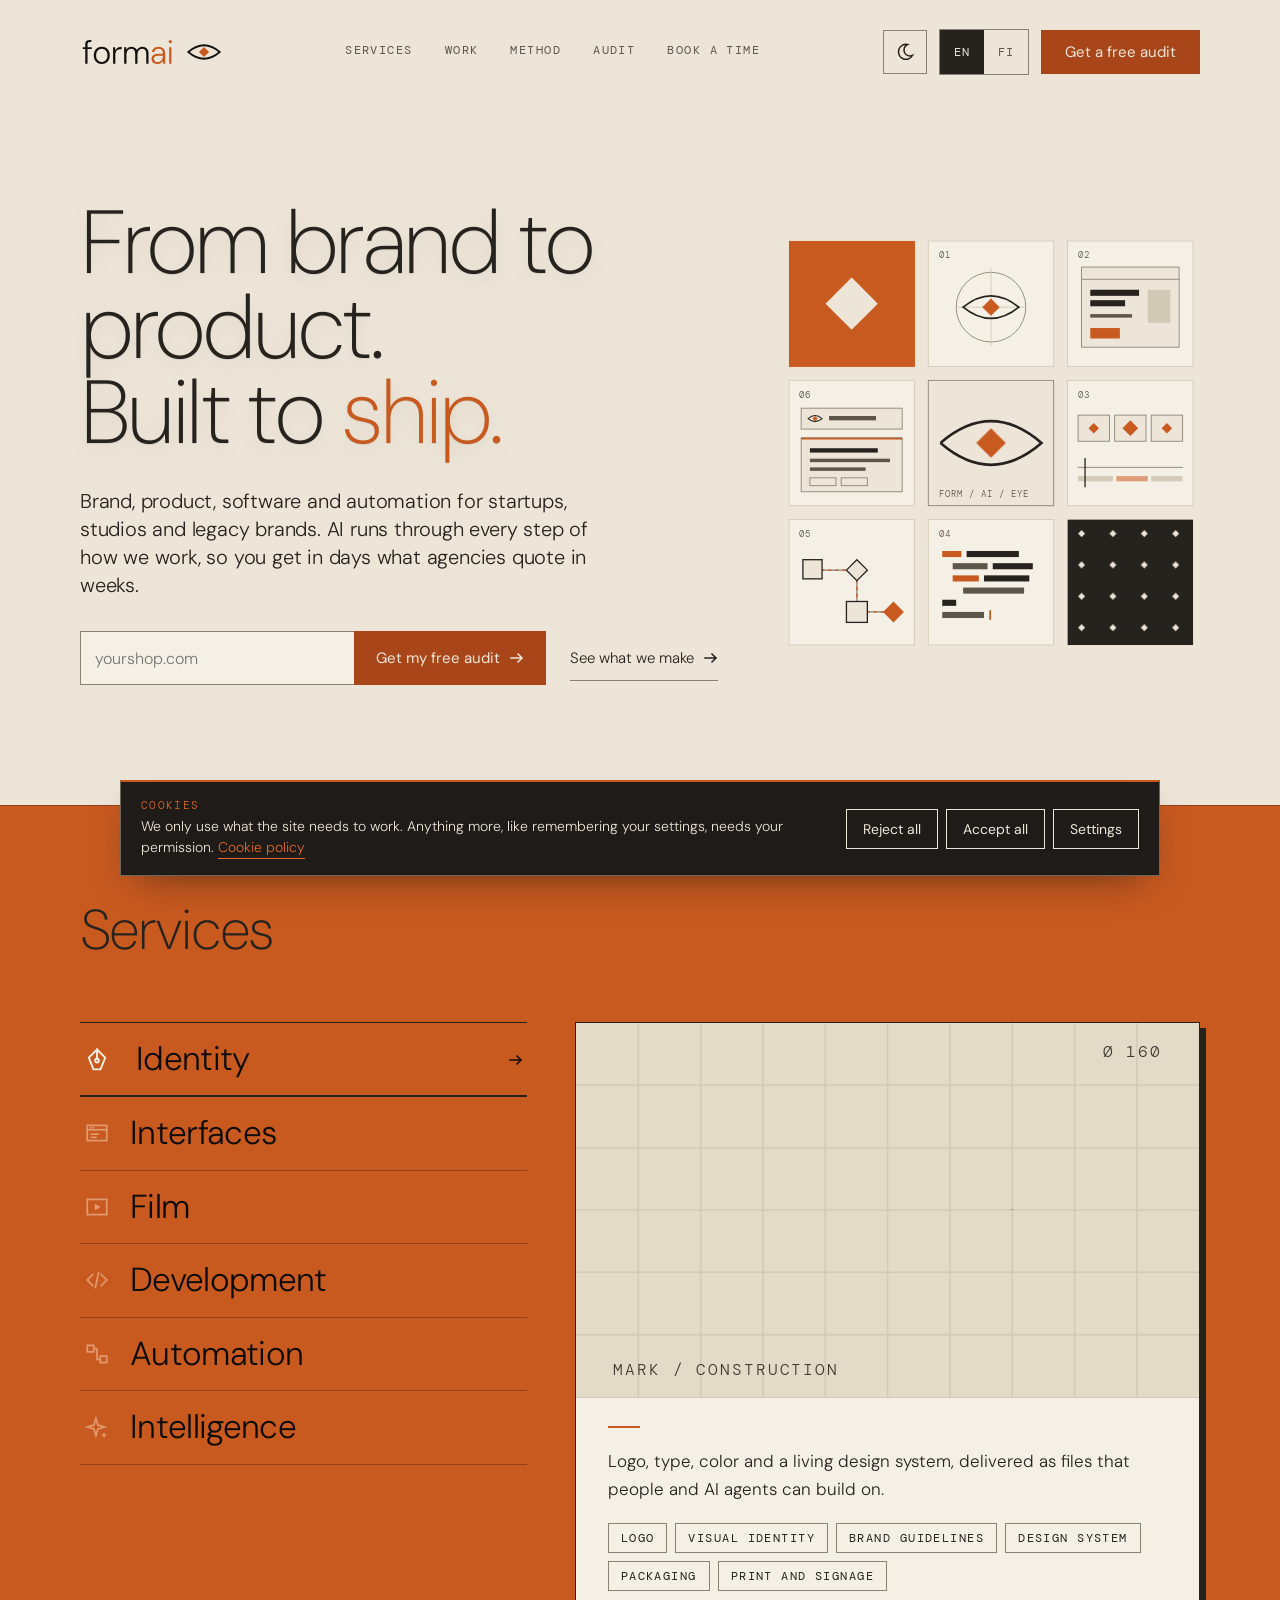
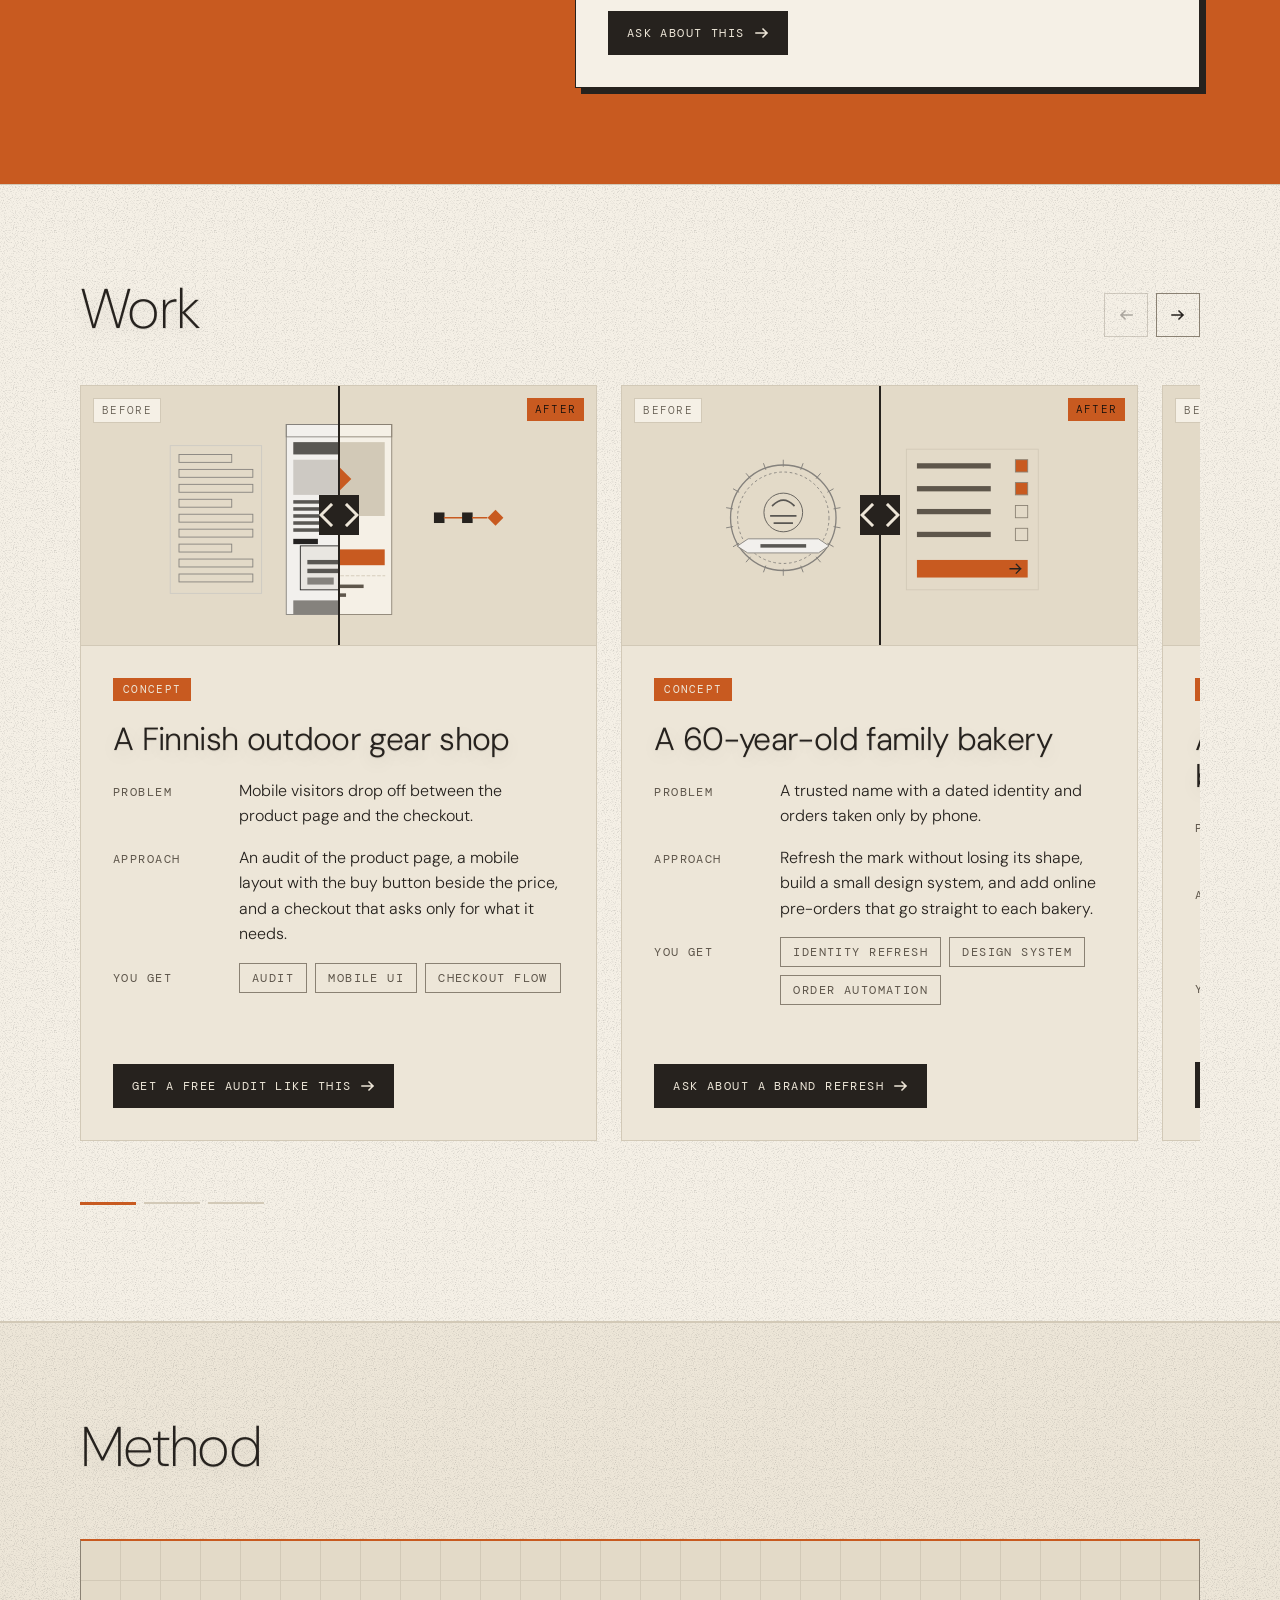
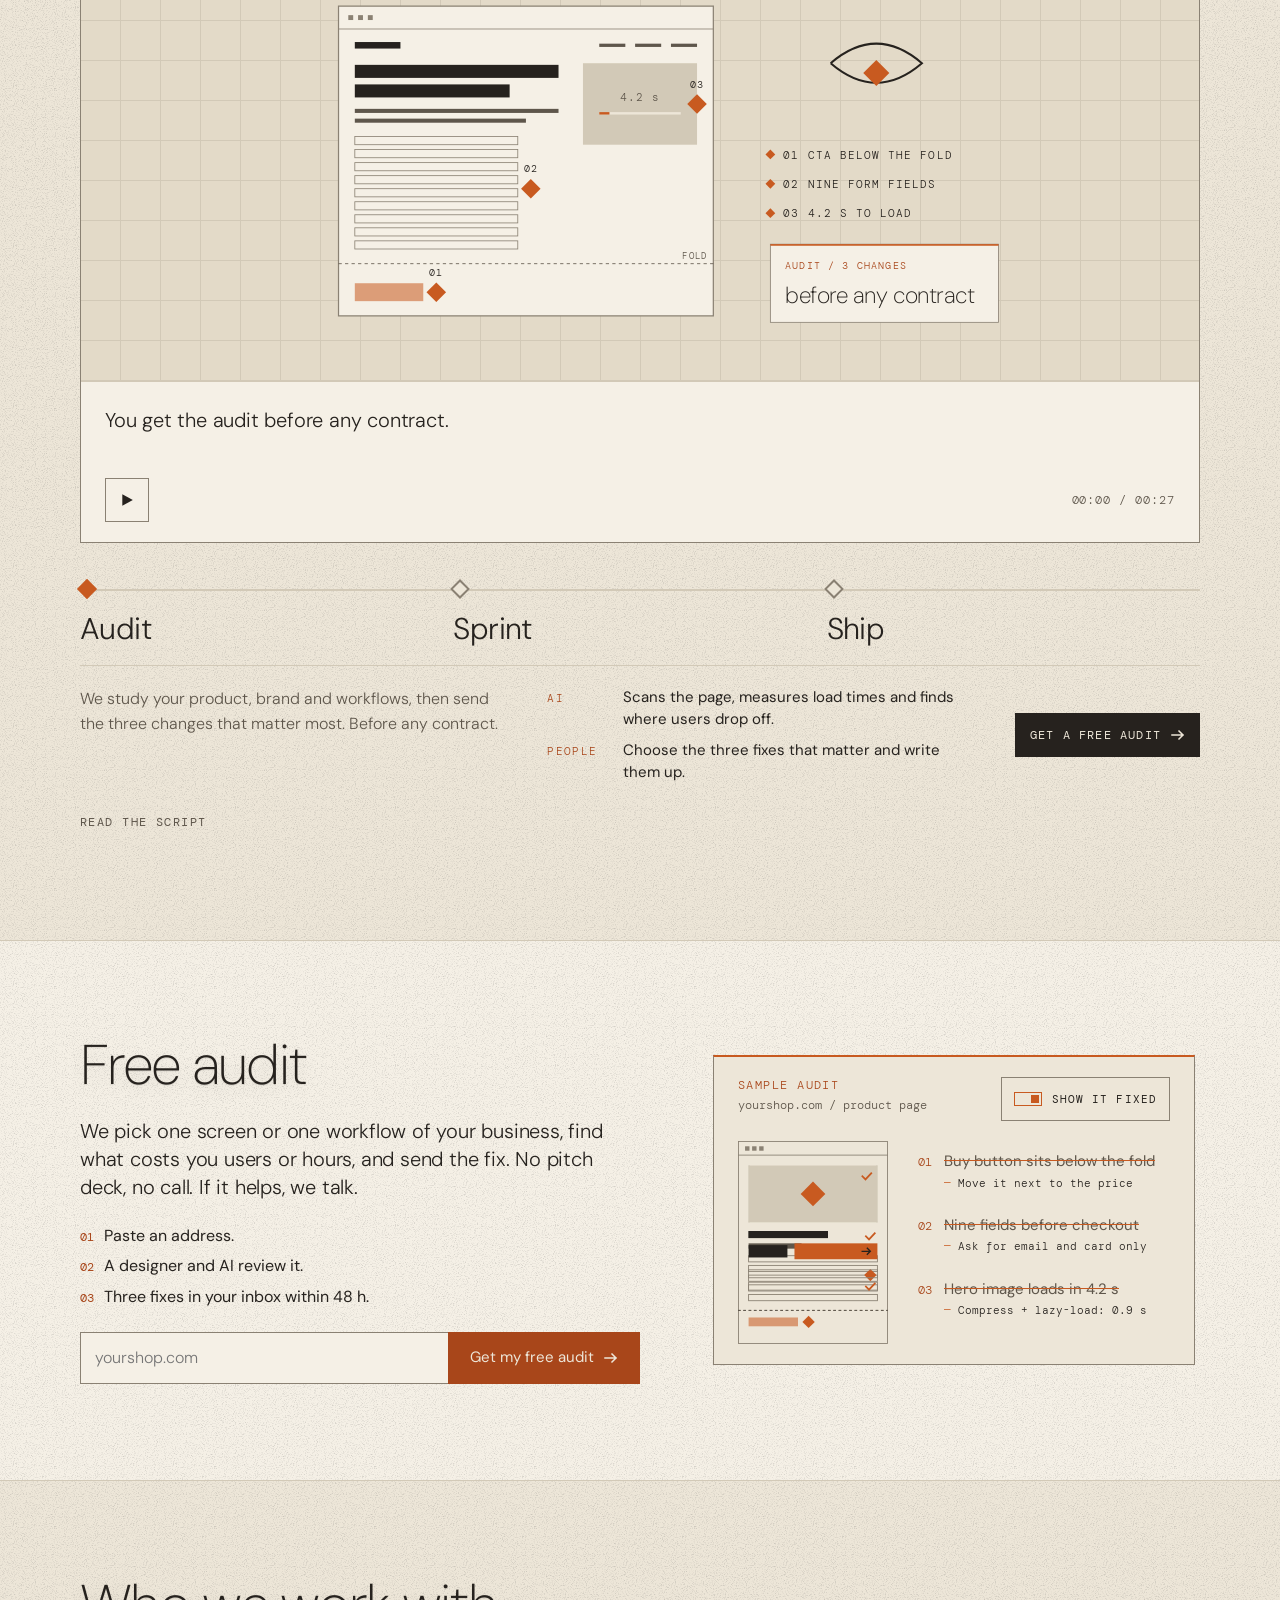
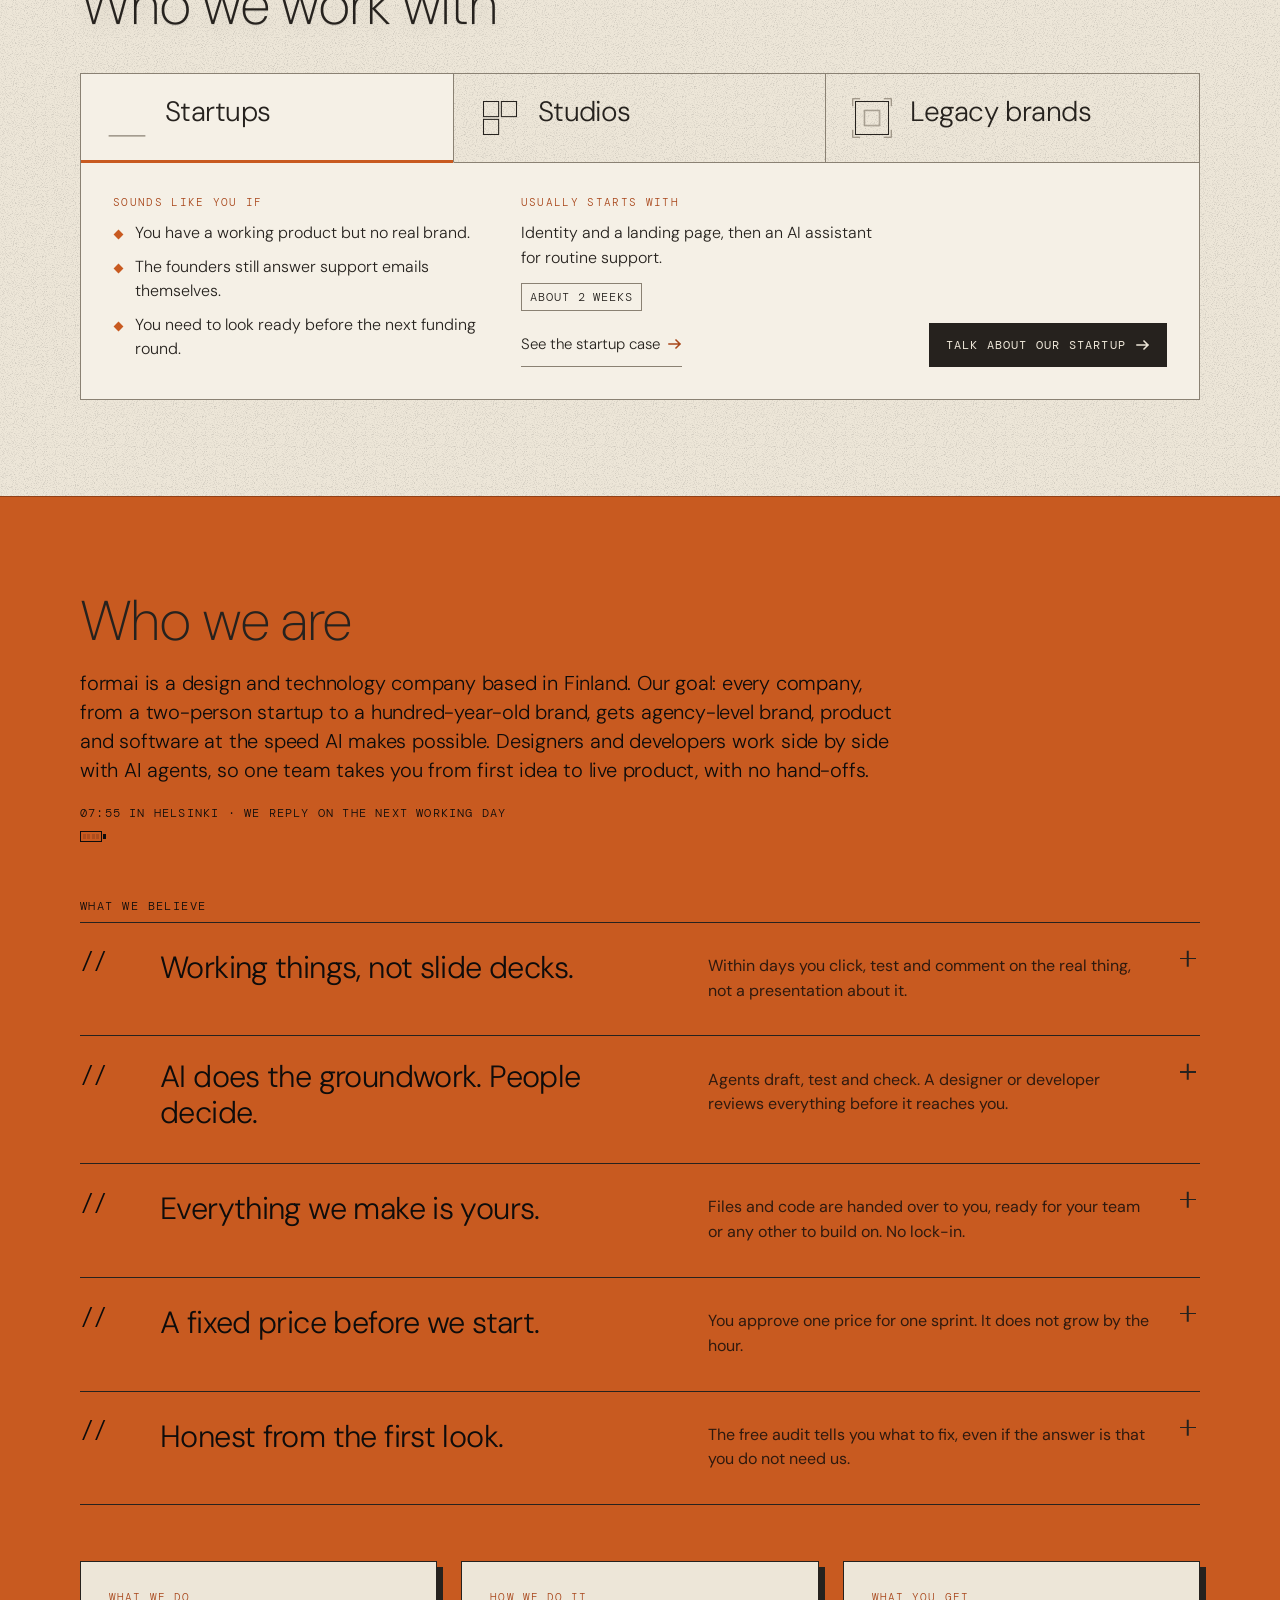
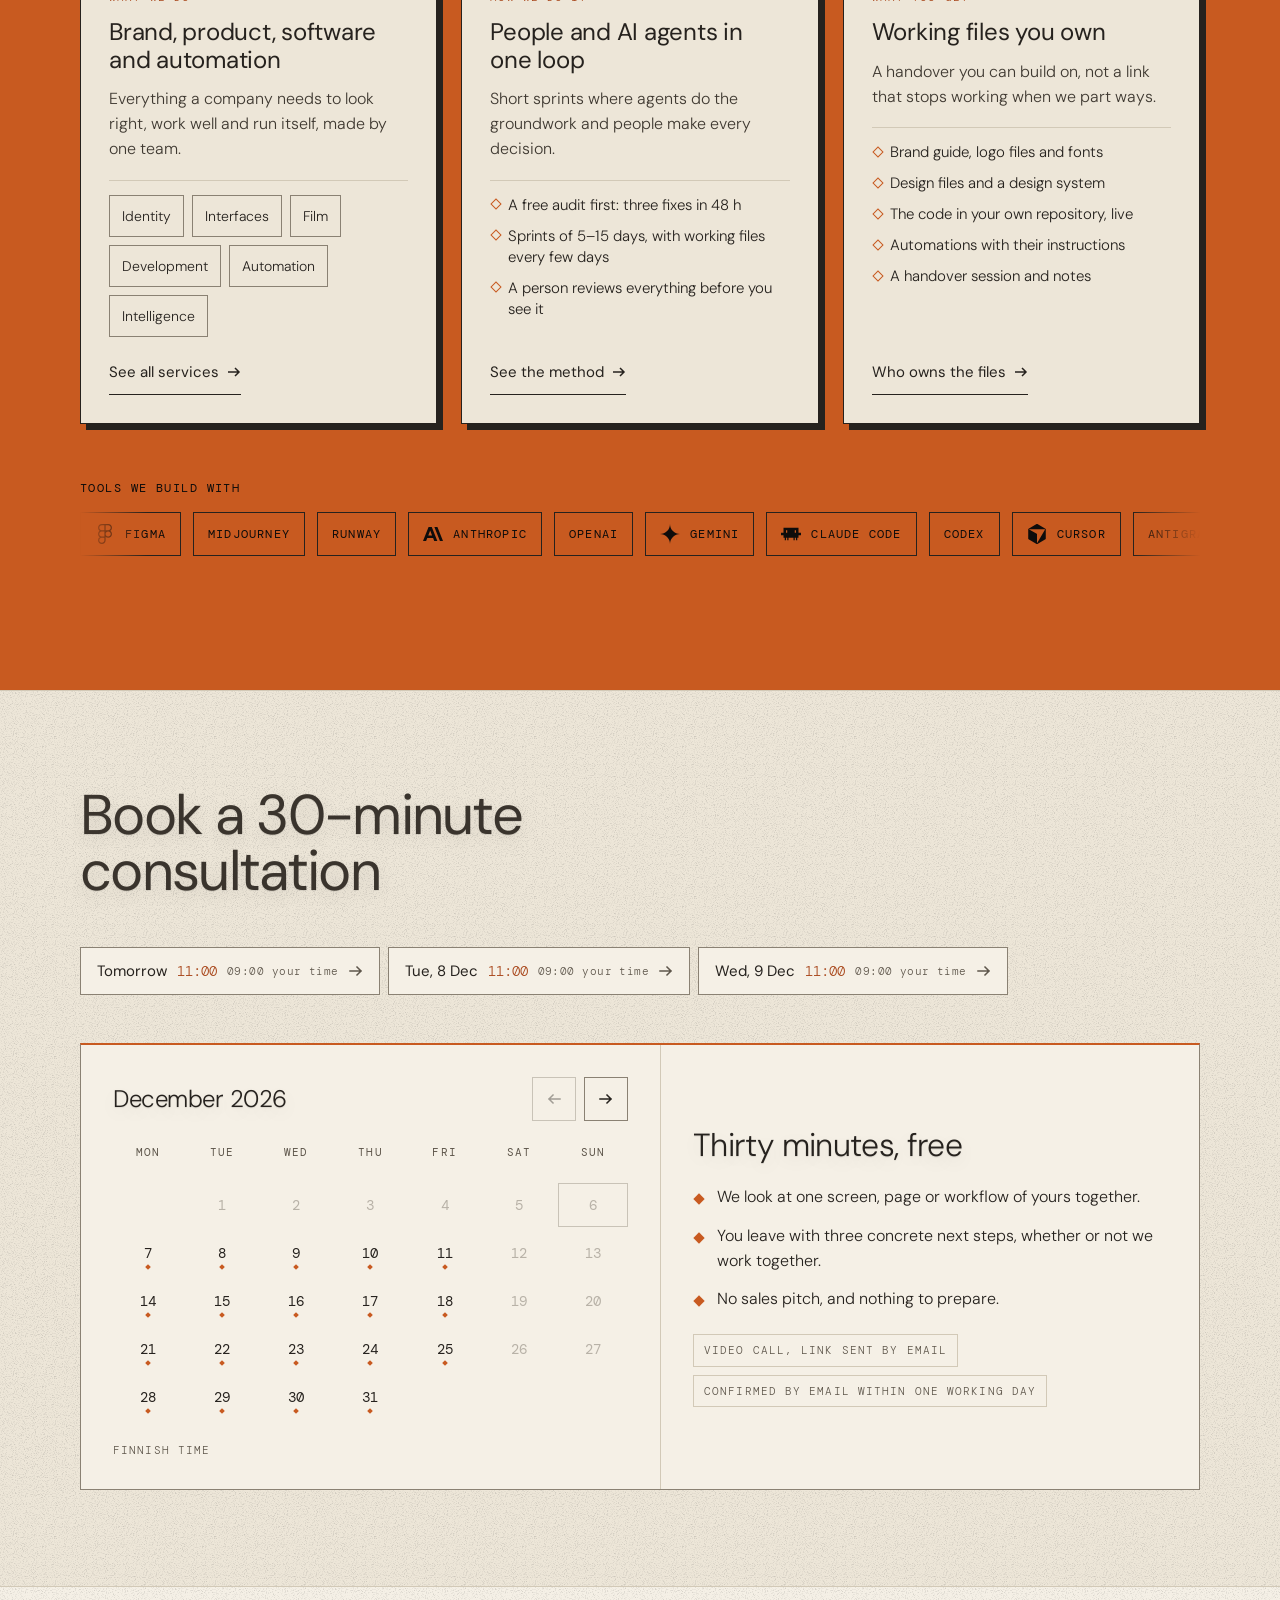
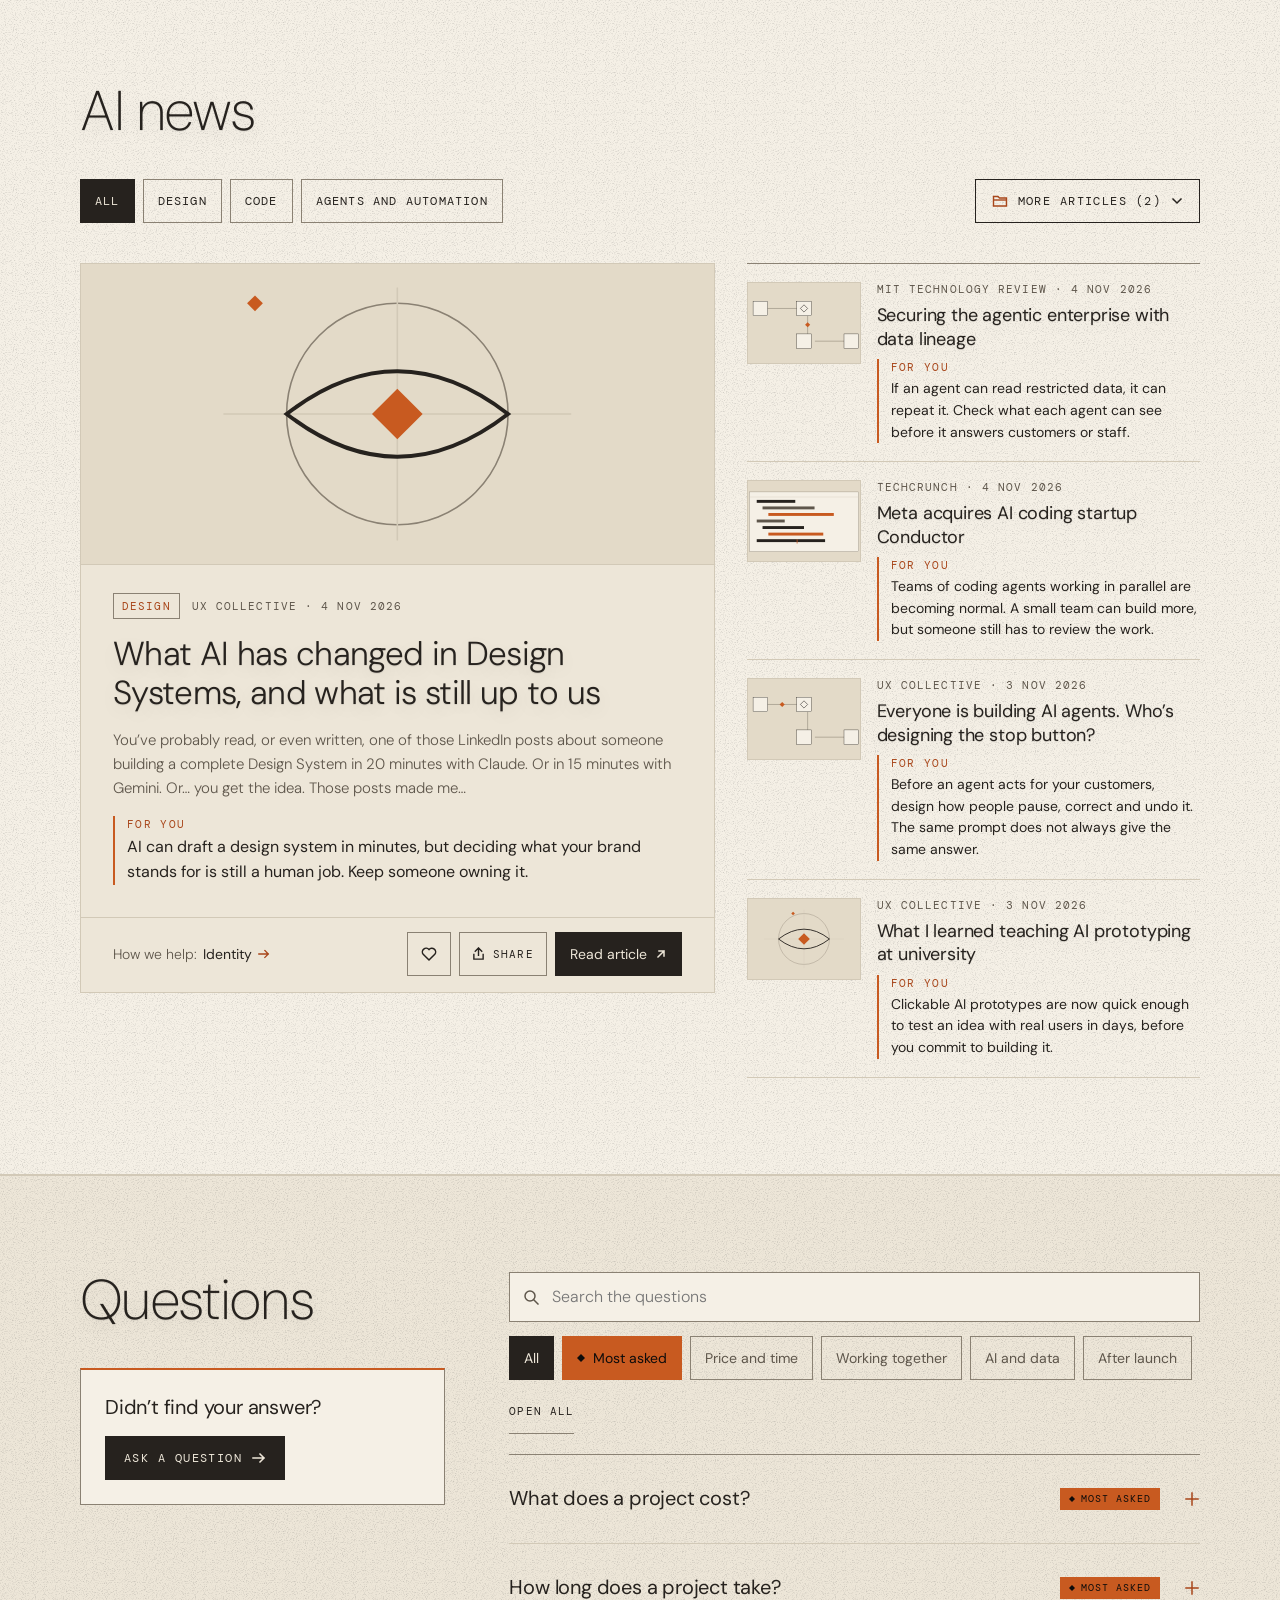
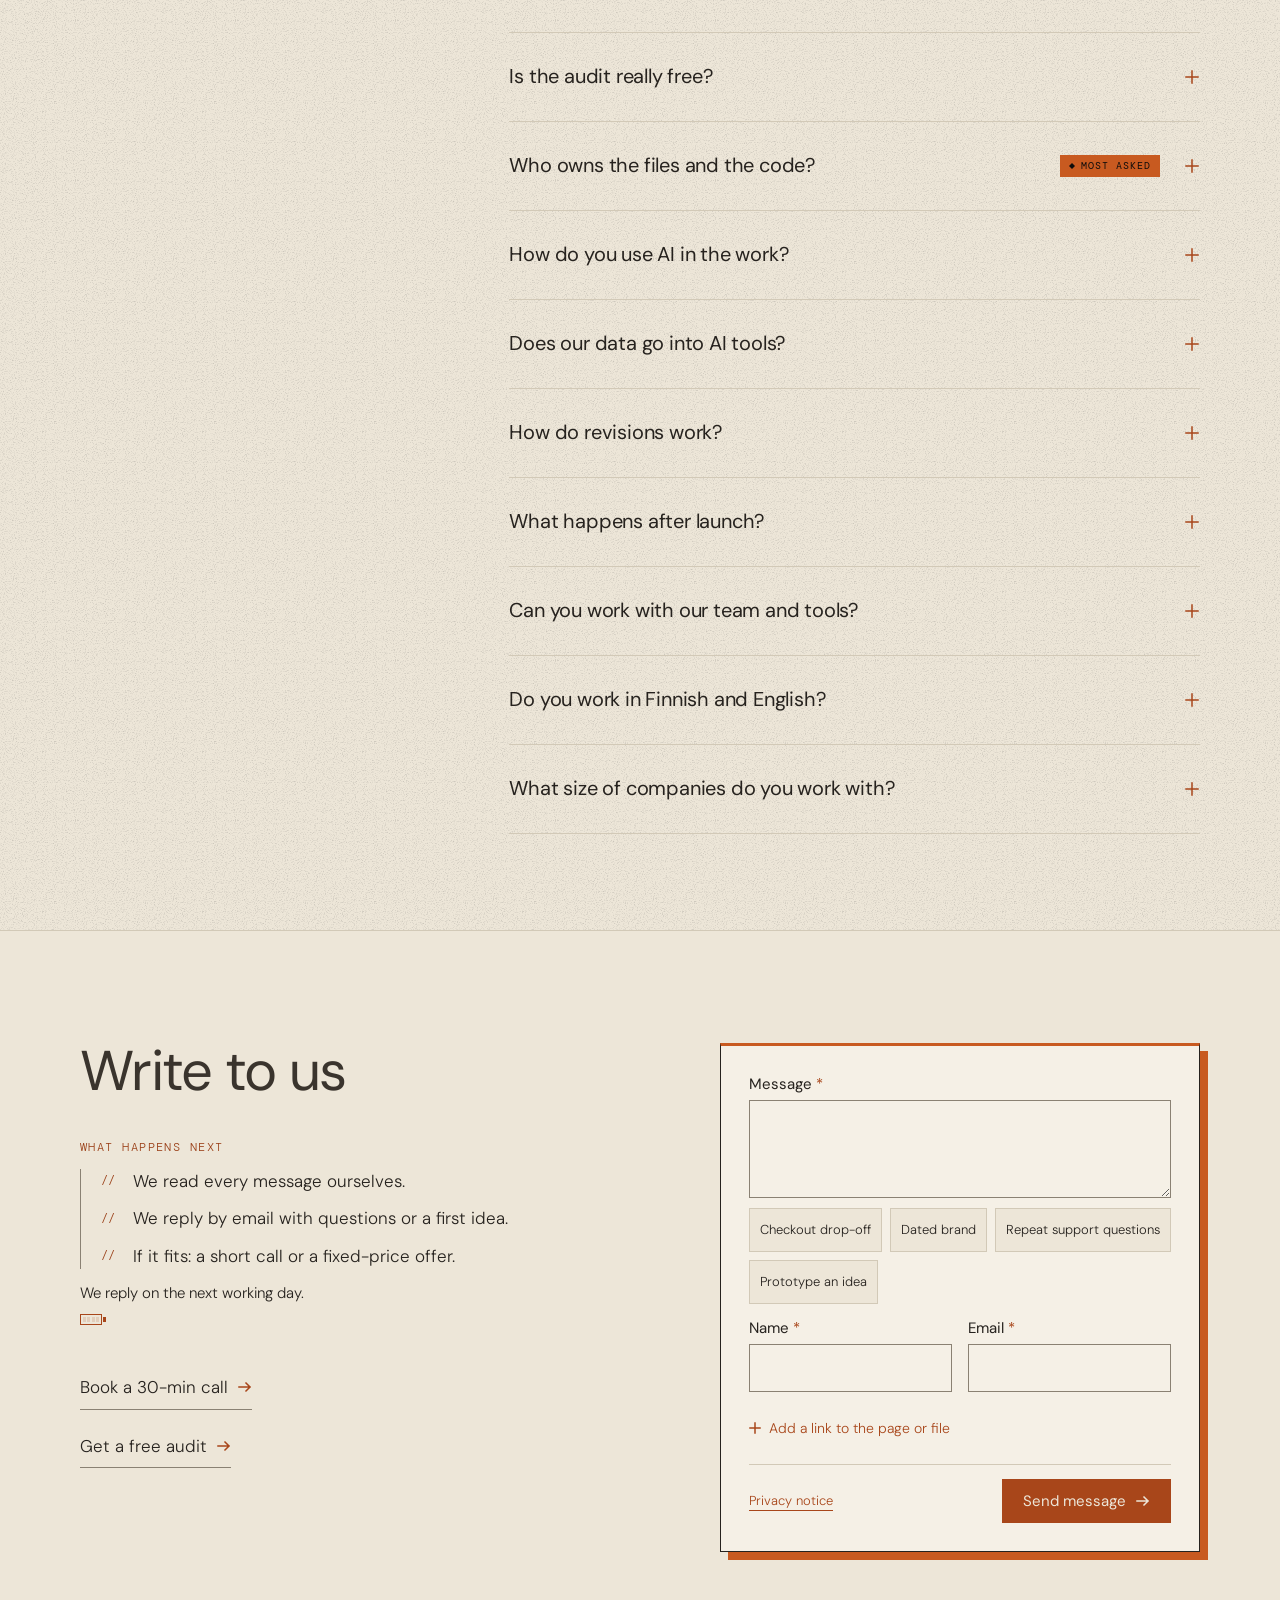
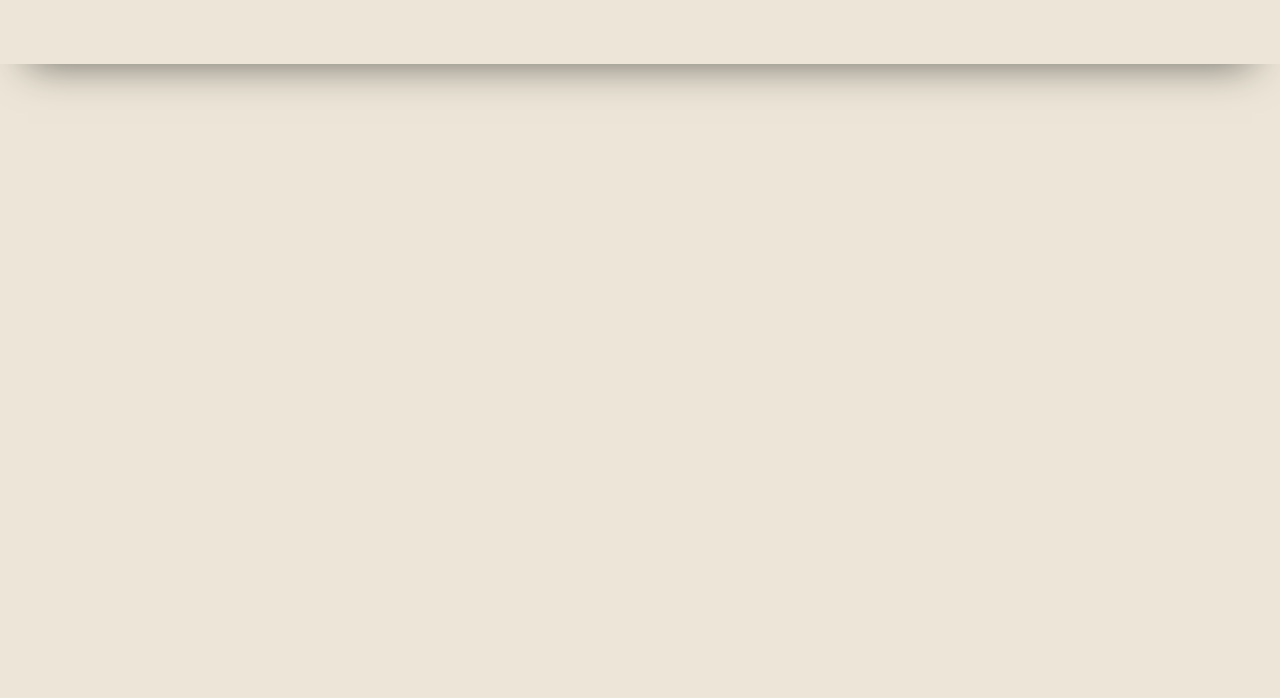
==== index.html @ 52b65f32 "Mobile: full menu, sticky header, 44px targets, text that scales - Menu: all sections (Who we are, A" ====
<!doctype html>
<html lang="en" data-theme="light">
<head>
<meta charset="utf-8">
<meta name="viewport" content="width=device-width, initial-scale=1">
<title>formai — AI-native company</title>
<meta name="description" content="formai is an AI-native design and technology company. Brand, product, software and automation for startups, studios and legacy brands, delivered in days.">
<meta name="theme-color" content="#EDE6D8">
<link rel="icon" type="image/svg+xml" href="assets/logos/formai-eye-mark-cream.svg">
<link rel="preload" href="assets/fonts/DMSans-200.woff2" as="font" type="font/woff2" crossorigin>
<link rel="preload" href="assets/fonts/DMSans-300.woff2" as="font" type="font/woff2" crossorigin>
<link rel="preload" href="assets/fonts/DMMono-400.woff2" as="font" type="font/woff2" crossorigin>
<link rel="stylesheet" href="assets/css/styles.css?v=dev">
<script>
/* A refresh starts at the top: drop the #part before the browser can jump to it. */
(function () {
  try {
    var nav = performance.getEntriesByType && performance.getEntriesByType('navigation')[0];
    var reload = nav ? nav.type === 'reload' : (performance.navigation && performance.navigation.type === 1);
    if (reload) {
      window.__fmReload = true;
      if ('scrollRestoration' in history) history.scrollRestoration = 'manual';
      if (location.hash.length > 1 && history.replaceState) history.replaceState(null, '', location.pathname + location.search);
    }
  } catch (e) {}
})();
/* Apply saved theme before first paint to avoid a flash. */
(function () {
  try {
    var rec = JSON.parse(localStorage.getItem('fm-consent') || 'null');
    var m = rec && rec.prefs ? localStorage.getItem('fm-mode') : '';
    // Coming from the language switch: keep the theme the visitor had on (for this one page load).
    var c = JSON.parse(sessionStorage.getItem('fm-lang-pos') || 'null');
    if (c && c.mode && Date.now() - c.t < 15000) m = c.mode;
    if (!m) m = 'light';   // first visit: the light theme
    var dark = m !== 'light';
    document.documentElement.setAttribute('data-theme', dark ? 'dark' : 'light');
    // Browser bar / status bar colour from the first frame, so it never changes colour while loading.
    var tc = document.querySelector('meta[name="theme-color"]'); if (tc) tc.setAttribute('content', dark ? '#141210' : '#EDE6D8');
  } catch (e) {}
})();
</script>
</head>
<body>
<div id="top" class="fm-root fm-motion" data-theme="light">
<script>document.getElementById('top').setAttribute('data-theme', document.documentElement.getAttribute('data-theme') === 'dark' ? 'dark' : 'light');</script>

<!-- LOADER -->
<div class="fm-loader" id="fm-loader" role="status" aria-live="polite" style="position: fixed; inset: 0; z-index: 100; display: flex; align-items: center; justify-content: center; background: var(--surface); color: var(--ink);">
<div class="fm-ld-inner" style="display: flex; flex-direction: column; align-items: center; gap: 32px;">
<svg class="fm-ld-svg" width="120" height="120" viewBox="0 0 64 64" aria-hidden="true" style="display: block; overflow: visible;">
<g class="fm-ld-eye"><path class="fm-ld-lid" d="M4 32 Q32 8 60 32 Q32 56 4 32 Z" fill="none" vector-effect="non-scaling-stroke" style="stroke: var(--ink); stroke-linejoin: miter; stroke-miterlimit: 2;"><animate class="fm-lid-anim" attributeName="d" begin="0.35s" dur="0.34s" fill="remove" calcMode="spline" keyTimes="0;0.45;0.55;1" keySplines=".55 0 .45 1;0 0 1 1;.55 0 .45 1" values="M4 32 Q32 8 60 32 Q32 56 4 32 Z;M4 32 Q32 56 60 32 Q32 56 4 32 Z;M4 32 Q32 56 60 32 Q32 56 4 32 Z;M4 32 Q32 8 60 32 Q32 56 4 32 Z"></animate></path><clipPath id="fm-ld-clip"><rect x="0" y="20" width="64" height="64"><animate class="fm-lid-anim" attributeName="y" begin="0.35s" dur="0.34s" fill="remove" calcMode="spline" keyTimes="0;0.45;0.55;1" keySplines=".55 0 .45 1;0 0 1 1;.55 0 .45 1" values="20;44;44;20"></animate></rect></clipPath><g clip-path="url(#fm-ld-clip)"><path class="fm-ld-pupil" style="fill: var(--brand);" d="M32 23 L41 32 L32 41 L23 32 Z"></path></g></g>
</svg>
<div style="display: flex; flex-direction: column; align-items: center; gap: 14px;">
<div style="position: relative; width: 160px; height: 1px; background: var(--line); overflow: hidden;"><div class="fm-ld-bar" style="position: absolute; left: 0; top: 0; width: 40%; height: 1px; background: var(--brand);"></div></div>
<span style="font-family: 'DM Mono', ui-monospace, monospace; font-size: 0.75rem; font-weight: 400; letter-spacing: 0.12em; text-transform: uppercase; color: var(--muted);">formai / <span data-i18n="loading"></span></span>
</div>
</div>
<div style="position: absolute; left: 0; right: 0; bottom: 0; height: 2px; background: var(--brand);"></div>
</div>

<a class="fm-skip" href="#content" data-i18n="skip"></a>

<!-- Rendered by assets/js/main.js: cookie banner, contact dialog, policy dialog -->
<div id="fm-banner-root"></div>
<div id="fm-contact-root"></div>
<div id="fm-audit-root"></div>
<div id="fm-doc-root"></div>

<!-- NAV -->
<header class="fm-pad" style="width: 100%; max-width: 1200px; margin: 0 auto; padding: 28px 40px; box-sizing: border-box; display: flex; flex-wrap: wrap; align-items: center; justify-content: space-between; gap: 20px;">
<a href="#top" data-i18n-aria-label="home" style="display: flex; align-items: center; min-height: 44px;">
<img class="fm-only-dark" src="assets/logos/formai-wordmark-cream.svg" alt="formai" width="98" height="28" style="height: 28px; width: auto; display: block;">
<img class="fm-only-light" src="assets/logos/formai-wordmark-charcoal.svg" alt="formai" width="98" height="28" style="height: 28px; width: auto; display: block;">
<svg class="fm-nav-eye" viewBox="0 0 64 64" width="36" height="36" aria-hidden="true" focusable="false"><g class="fm-nav-lid"><path class="fm-nav-eye-line" d="M4 32 Q32 8 60 32 Q32 56 4 32 Z" fill="none" stroke-linejoin="miter" stroke-miterlimit="2" vector-effect="non-scaling-stroke"><animate class="fm-lid-anim" attributeName="d" begin="indefinite" dur="0.34s" fill="remove" calcMode="spline" keyTimes="0;0.45;0.55;1" keySplines=".55 0 .45 1;0 0 1 1;.55 0 .45 1" values="M4 32 Q32 8 60 32 Q32 56 4 32 Z;M4 32 Q32 56 60 32 Q32 56 4 32 Z;M4 32 Q32 56 60 32 Q32 56 4 32 Z;M4 32 Q32 8 60 32 Q32 56 4 32 Z"></animate></path><clipPath id="fm-nav-clip"><rect x="0" y="20" width="64" height="64"><animate class="fm-lid-anim" attributeName="y" begin="indefinite" dur="0.34s" fill="remove" calcMode="spline" keyTimes="0;0.45;0.55;1" keySplines=".55 0 .45 1;0 0 1 1;.55 0 .45 1" values="20;44;44;20"></animate></rect></clipPath><g clip-path="url(#fm-nav-clip)"><path fill="#C85A20" d="M32 23 L41 32 L32 41 L23 32 Z"></path></g></g></svg>
</a>
<div class="fm-hctl" style="display: flex; align-items: center; gap: 12px;">
<button type="button" class="fm-mode" id="fm-mode-btn" data-action="toggleMode" style="display: flex; align-items: center; justify-content: center; width: 44px; height: 44px; padding: 0; border: 1px solid var(--strong); border-radius: 0; background: transparent; color: var(--ink); cursor: pointer;">
<svg class="fm-only-dark" width="20" height="20" viewBox="0 0 20 20" aria-hidden="true"><path d="M10 6 L14 10 L10 14 L6 10 Z M10 1 V3.5 M10 16.5 V19 M1 10 H3.5 M16.5 10 H19 M3.6 3.6 L5.4 5.4 M14.6 14.6 L16.4 16.4 M3.6 16.4 L5.4 14.6 M14.6 5.4 L16.4 3.6" style="fill: none; stroke: currentColor; stroke-width: 1.5; stroke-linecap: square; stroke-linejoin: miter;"></path></svg>
<svg class="fm-only-light" width="20" height="20" viewBox="0 0 20 20" aria-hidden="true"><path d="M12.5 2.5 A7.5 7.5 0 1 0 17.5 13.5 A6 6 0 0 1 12.5 2.5 Z" style="fill: none; stroke: currentColor; stroke-width: 1.5; stroke-linejoin: miter;"></path></svg>
</button>
<div role="group" class="fm-lang" data-i18n-aria-label="langLabel" style="display: flex; border: 1px solid var(--strong);">
<button type="button" data-action="setEn" aria-pressed="true" lang="en" style="font-family: 'DM Mono', ui-monospace, monospace; font-size: 0.75rem; font-weight: 400; letter-spacing: 0.12em; line-height: 1; min-width: 44px; min-height: 44px; padding: 0 12px; border: 0; border-radius: 0; cursor: pointer; transition: background-color .18s linear, color .18s linear;">EN</button>
<button type="button" data-action="setFi" aria-pressed="false" lang="fi" style="font-family: 'DM Mono', ui-monospace, monospace; font-size: 0.75rem; font-weight: 400; letter-spacing: 0.12em; line-height: 1; min-width: 44px; min-height: 44px; padding: 0 12px; border: 0; border-radius: 0; cursor: pointer; transition: background-color .18s linear, color .18s linear;">FI</button>
</div>
<a class="fm-btn fm-btn-primary fm-navcta" href="#audit" data-action="openAudit" data-i18n="cta" style="font-size: 0.9375rem; font-weight: 400; line-height: 1; padding: 12px 24px; background: var(--accent); color: var(--on-accent);"></a>
<button type="button" class="fm-menu-btn" data-action="toggleMenu" aria-expanded="false" aria-controls="fm-nav" data-i18n-aria-label="menu" style="display: none; align-items: center; justify-content: center; width: 44px; height: 44px; padding: 0; border: 1px solid var(--strong); border-radius: 0; background: transparent; color: var(--ink); cursor: pointer;">
<svg class="fm-ico-menu" width="20" height="20" viewBox="0 0 20 20" aria-hidden="true"><path d="M2 6 H18 M2 14 H18" style="fill: none; stroke: currentColor; stroke-width: 1.5; stroke-linecap: square;"></path></svg>
<svg class="fm-ico-close" width="20" height="20" viewBox="0 0 20 20" aria-hidden="true"><path d="M4 4 L16 16 M16 4 L4 16" style="fill: none; stroke: currentColor; stroke-width: 1.5; stroke-linecap: square;"></path></svg>
</button>
</div>
<nav id="fm-nav" class="fm-navlinks" data-i18n-aria-label="navLabel" style="display: flex; align-items: center; gap: 32px;">
<a class="fm-link fm-navlink" href="#services" data-action="closeMenu" data-i18n="navServices" style="font-family: 'DM Mono', ui-monospace, monospace; font-size: 0.75rem; font-weight: 400; letter-spacing: 0.12em; text-transform: uppercase; color: var(--muted);"></a>
<a class="fm-link fm-navlink" href="#work" data-action="closeMenu" data-i18n="navWork" style="font-family: 'DM Mono', ui-monospace, monospace; font-size: 0.75rem; font-weight: 400; letter-spacing: 0.12em; text-transform: uppercase; color: var(--muted);"></a>
<a class="fm-link fm-navlink" href="#method" data-action="closeMenu" data-i18n="navMethod" style="font-family: 'DM Mono', ui-monospace, monospace; font-size: 0.75rem; font-weight: 400; letter-spacing: 0.12em; text-transform: uppercase; color: var(--muted);"></a>
<a class="fm-link fm-navlink" href="#audit" data-action="closeMenu" data-i18n="navAudit" style="font-family: 'DM Mono', ui-monospace, monospace; font-size: 0.75rem; font-weight: 400; letter-spacing: 0.12em; text-transform: uppercase; color: var(--muted);"></a>
<a class="fm-link fm-navlink fm-navlink-more" href="#about" data-action="closeMenu" data-i18n="aboutLabel" style="font-family: 'DM Mono', ui-monospace, monospace; font-size: 0.75rem; font-weight: 400; letter-spacing: 0.12em; text-transform: uppercase; color: var(--muted);"></a>
<a class="fm-link fm-navlink" href="#book" data-action="closeMenu" data-i18n="navBook" style="font-family: 'DM Mono', ui-monospace, monospace; font-size: 0.75rem; font-weight: 400; letter-spacing: 0.12em; text-transform: uppercase; color: var(--muted);"></a>
<a class="fm-link fm-navlink fm-navlink-more" href="#news" data-action="closeMenu" data-i18n="newsLabel" style="font-family: 'DM Mono', ui-monospace, monospace; font-size: 0.75rem; font-weight: 400; letter-spacing: 0.12em; text-transform: uppercase; color: var(--muted);"></a>
<a class="fm-link fm-navlink fm-navlink-more" href="#faq" data-action="closeMenu" data-i18n="faqLabel" style="font-family: 'DM Mono', ui-monospace, monospace; font-size: 0.75rem; font-weight: 400; letter-spacing: 0.12em; text-transform: uppercase; color: var(--muted);"></a>
<a class="fm-link fm-navlink fm-navlink-more" href="#contact" data-action="closeMenu" data-i18n="ci.label" style="font-family: 'DM Mono', ui-monospace, monospace; font-size: 0.75rem; font-weight: 400; letter-spacing: 0.12em; text-transform: uppercase; color: var(--muted);"></a>
<a class="fm-link fm-navlink fm-navlink-cta" href="#audit" data-action="openAudit" data-i18n="cta" style="font-family: 'DM Mono', ui-monospace, monospace; font-size: 0.75rem; font-weight: 400; letter-spacing: 0.12em; text-transform: uppercase; color: var(--accent);"></a>
<div role="group" class="fm-lang fm-nav-lang" data-i18n-aria-label="langLabel" style="display: flex; border: 1px solid var(--strong);">
<button type="button" data-action="setEn" aria-pressed="true" lang="en" style="font-family: 'DM Mono', ui-monospace, monospace; font-size: 0.75rem; font-weight: 400; letter-spacing: 0.12em; line-height: 1; min-width: 44px; min-height: 44px; padding: 0 12px; border: 0; border-radius: 0; cursor: pointer; transition: background-color .18s linear, color .18s linear;">EN</button>
<button type="button" data-action="setFi" aria-pressed="false" lang="fi" style="font-family: 'DM Mono', ui-monospace, monospace; font-size: 0.75rem; font-weight: 400; letter-spacing: 0.12em; line-height: 1; min-width: 44px; min-height: 44px; padding: 0 12px; border: 0; border-radius: 0; cursor: pointer; transition: background-color .18s linear, color .18s linear;">FI</button>
</div>
</nav>
</header>

<main id="content" tabindex="-1" style="display: flex; flex-direction: column;">

<!-- HERO -->
<section class="fm-pad fm-hero" style="width: 100%; max-width: 1200px; margin: 0 auto; padding: 96px 40px 120px; box-sizing: border-box; display: flex; flex-wrap: wrap; align-items: center; gap: 64px;">
<div class="fm-hero-text" style="flex: 1 1 560px; min-width: 0; display: flex; flex-direction: column; gap: 32px;">
<h1 style="margin: 0; font-size: clamp(min(3.25rem, 13vw), 7vw, 6rem); line-height: 0.95; font-weight: 200; letter-spacing: -0.04em; color: var(--ink);"><span class="fm-word fm-d2" data-i18n="h1"></span> <span class="fm-h1-line"><span class="fm-word fm-d3" data-i18n="h2"></span> <span class="fm-word fm-d4" style="color: var(--brand);" data-i18n="h3"></span></span></h1>
<p class="fm-in fm-d6" style="margin: 0; max-width: 520px; font-size: 1.25rem; line-height: 1.4; font-weight: 300; letter-spacing: -0.01em; color: var(--ink);" data-i18n="heroP"></p>
<div class="fm-in fm-d7 fm-hero-cta"><form class="fm-hero-start" id="fm-hero-start" novalidate><label for="fm-hero-url" class="fm-sr" data-i18n="au.url"></label><input id="fm-hero-url" class="fm-input" type="url" inputmode="url" autocomplete="url" data-i18n-placeholder="au.startPh"><button type="submit" class="fm-btn fm-btn-primary"><span data-i18n="au.startBtn"></span> <svg class="fm-arrow" width="14" height="14" viewBox="0 0 14 14" aria-hidden="true"><path d="M1 7 H12 M8 3 L12 7 L8 11" style="fill: none; stroke: currentColor; stroke-width: 1.5; stroke-linecap: square;"></path></svg></button></form><a class="fm-hero-more" href="#work"><span data-i18n="cta2"></span> <svg class="fm-arrow" width="14" height="14" viewBox="0 0 14 14" aria-hidden="true"><path d="M1 7 H12 M8 3 L12 7 L8 11" style="fill: none; stroke: currentColor; stroke-width: 1.5; stroke-linecap: square;"></path></svg></a></div>
</div>
<div class="fm-hero-artcol" style="flex: 1 1 340px; min-width: 0; display: flex; justify-content: center;">
<div class="fm-hero-artwrap">
<svg class="fm-svg fm-hero-art" viewBox="0 0 480 480" aria-hidden="true" style="width: 100%; max-width: 460px; height: auto; display: block; overflow: hidden;"><g class="fm-blk-b"><rect x="8" y="8" width="144" height="144" style="fill: var(--brand);"></rect><path class="fm-pupil" d="M80 50 L110 80 L80 110 L50 80 Z" style="fill: var(--surface);"></path></g><g class="fm-blk-c"><rect x="328" y="328" width="144" height="144" style="fill: var(--ink);"></rect><g class="fm-lattice" style="fill: var(--surface);"><path style="animation-delay: 1.00s" d="M344 340 L348 344 L344 348 L340 344 Z"></path><path style="animation-delay: 1.15s" d="M380 340 L384 344 L380 348 L376 344 Z"></path><path style="animation-delay: 1.30s" d="M416 340 L420 344 L416 348 L412 344 Z"></path><path style="animation-delay: 1.45s" d="M452 340 L456 344 L452 348 L448 344 Z"></path><path style="animation-delay: 1.15s" d="M344 376 L348 380 L344 384 L340 380 Z"></path><path style="animation-delay: 1.30s" d="M380 376 L384 380 L380 384 L376 380 Z"></path><path style="animation-delay: 1.45s" d="M416 376 L420 380 L416 384 L412 380 Z"></path><path style="animation-delay: 1.60s" d="M452 376 L456 380 L452 384 L448 380 Z"></path><path style="animation-delay: 1.30s" d="M344 412 L348 416 L344 420 L340 416 Z"></path><path style="animation-delay: 1.45s" d="M380 412 L384 416 L380 420 L376 416 Z"></path><path style="animation-delay: 1.60s" d="M416 412 L420 416 L416 420 L412 416 Z"></path><path style="animation-delay: 1.75s" d="M452 412 L456 416 L452 420 L448 416 Z"></path><path style="animation-delay: 1.45s" d="M344 448 L348 452 L344 456 L340 452 Z"></path><path style="animation-delay: 1.60s" d="M380 448 L384 452 L380 456 L376 452 Z"></path><path style="animation-delay: 1.75s" d="M416 448 L420 452 L416 456 L412 452 Z"></path><path style="animation-delay: 1.90s" d="M452 448 L456 452 L452 456 L448 452 Z"></path></g></g><path class="fm-hx-link" d="M240 240 L240 80" pathLength="1" style="fill: none; stroke: var(--brand); stroke-width: 1.5; stroke-dasharray: 1 1; animation-delay: 0.40s;"></path><path class="fm-hx-link" d="M240 240 L400 80" pathLength="1" style="fill: none; stroke: var(--brand); stroke-width: 1.5; stroke-dasharray: 1 1; animation-delay: 1.10s;"></path><path class="fm-hx-link" d="M240 240 L400 240" pathLength="1" style="fill: none; stroke: var(--brand); stroke-width: 1.5; stroke-dasharray: 1 1; animation-delay: 1.80s;"></path><path class="fm-hx-link" d="M240 240 L240 400" pathLength="1" style="fill: none; stroke: var(--brand); stroke-width: 1.5; stroke-dasharray: 1 1; animation-delay: 2.50s;"></path><path class="fm-hx-link" d="M240 240 L80 400" pathLength="1" style="fill: none; stroke: var(--brand); stroke-width: 1.5; stroke-dasharray: 1 1; animation-delay: 3.20s;"></path><path class="fm-hx-link" d="M240 240 L80 240" pathLength="1" style="fill: none; stroke: var(--brand); stroke-width: 1.5; stroke-dasharray: 1 1; animation-delay: 3.90s;"></path><g class="fm-hx-tile" style="animation-delay: 0.60s;"><g transform="translate(168 8)"><rect x="0" y="0" width="144" height="144" style="fill: var(--raised); stroke: var(--line); stroke-width: 1;"></rect><text x="12" y="20" style="font-family: 'DM Mono', ui-monospace, monospace; font-size: 10px; letter-spacing: 0.12em; fill: var(--muted);">01</text><circle cx="72" cy="76" r="40" style="fill: none; stroke: var(--strong); stroke-width: 1;"></circle><path d="M32 76 H112 M72 32 V120" style="fill: none; stroke: var(--line); stroke-width: 1; stroke-linecap: square; stroke-linejoin: miter;"></path><path d="M40 76 Q72 50 104 76 Q72 102 40 76 Z" style="fill: none; stroke: var(--ink); stroke-width: 2; stroke-linecap: square; stroke-linejoin: miter;"></path><path d="M72 66 L82 76 L72 86 L62 76 Z" style="fill: var(--brand); stroke-linecap: square; stroke-linejoin: miter;"></path></g></g><g class="fm-hx-tile" style="animation-delay: 1.30s;"><g transform="translate(328 8)"><rect x="0" y="0" width="144" height="144" style="fill: var(--raised); stroke: var(--line); stroke-width: 1;"></rect><text x="12" y="20" style="font-family: 'DM Mono', ui-monospace, monospace; font-size: 10px; letter-spacing: 0.12em; fill: var(--muted);">02</text><rect x="16" y="30" width="112" height="92" style="fill: var(--surface); stroke: var(--strong); stroke-width: 1;"></rect><path d="M16 44 H128" style="fill: none; stroke: var(--strong); stroke-width: 1; stroke-linecap: square; stroke-linejoin: miter;"></path><rect x="26" y="56" width="56" height="7" style="fill: var(--ink);"></rect><rect x="26" y="68" width="40" height="7" style="fill: var(--ink);"></rect><rect x="26" y="84" width="48" height="4" style="fill: var(--muted);"></rect><rect x="26" y="100" width="34" height="12" style="fill: var(--brand);"></rect><rect x="92" y="56" width="26" height="38" style="fill: var(--line);"></rect></g></g><g class="fm-hx-tile" style="animation-delay: 2.00s;"><g transform="translate(328 168)"><rect x="0" y="0" width="144" height="144" style="fill: var(--raised); stroke: var(--line); stroke-width: 1;"></rect><text x="12" y="20" style="font-family: 'DM Mono', ui-monospace, monospace; font-size: 10px; letter-spacing: 0.12em; fill: var(--muted);">03</text><rect x="12" y="40" width="36" height="30" style="fill: var(--surface); stroke: var(--strong); stroke-width: 1;"></rect><path d="M30 49 L36 55 L30 61 L24 55 Z" style="fill: var(--brand); stroke-linecap: square; stroke-linejoin: miter;"></path><rect x="54" y="40" width="36" height="30" style="fill: var(--surface); stroke: var(--strong); stroke-width: 1;"></rect><path d="M72 46 L81 55 L72 64 L63 55 Z" style="fill: var(--brand); stroke-linecap: square; stroke-linejoin: miter;"></path><rect x="96" y="40" width="36" height="30" style="fill: var(--surface); stroke: var(--strong); stroke-width: 1;"></rect><path d="M114 49 L120 55 L114 61 L108 55 Z" style="fill: var(--brand); stroke-linecap: square; stroke-linejoin: miter;"></path><path d="M12 100 H132" style="fill: none; stroke: var(--strong); stroke-width: 1; stroke-linecap: square; stroke-linejoin: miter;"></path><rect x="12" y="110" width="40" height="6" style="fill: var(--line);"></rect><rect x="56" y="110" width="36" height="6" style="fill: var(--brand); opacity: .55;"></rect><rect x="96" y="110" width="36" height="6" style="fill: var(--line);"></rect><g class="fm-hx-ph"><path d="M20 90 V122" style="fill: none; stroke: var(--ink); stroke-width: 1.5; stroke-linecap: square; stroke-linejoin: miter;"></path></g></g></g><g class="fm-hx-tile" style="animation-delay: 2.70s;"><g transform="translate(168 328)"><rect x="0" y="0" width="144" height="144" style="fill: var(--raised); stroke: var(--line); stroke-width: 1;"></rect><text x="12" y="20" style="font-family: 'DM Mono', ui-monospace, monospace; font-size: 10px; letter-spacing: 0.12em; fill: var(--muted);">04</text><rect x="16" y="36" width="22" height="7" style="fill: var(--brand);"></rect><rect x="44" y="36" width="60" height="7" style="fill: var(--ink);"></rect><rect x="28" y="50" width="40" height="7" style="fill: var(--muted);"></rect><rect x="74" y="50" width="46" height="7" style="fill: var(--ink);"></rect><rect x="28" y="64" width="30" height="7" style="fill: var(--brand);"></rect><rect x="64" y="64" width="52" height="7" style="fill: var(--ink);"></rect><rect x="40" y="78" width="70" height="7" style="fill: var(--muted);"></rect><rect x="16" y="92" width="16" height="7" style="fill: var(--ink);"></rect><rect x="16" y="106" width="48" height="7" style="fill: var(--muted);"></rect><rect class="fm-caret" x="70" y="104" width="2" height="11" style="fill: var(--brand);"></rect></g></g><g class="fm-hx-tile" style="animation-delay: 3.40s;"><g transform="translate(8 328)"><rect x="0" y="0" width="144" height="144" style="fill: var(--raised); stroke: var(--line); stroke-width: 1;"></rect><text x="12" y="20" style="font-family: 'DM Mono', ui-monospace, monospace; font-size: 10px; letter-spacing: 0.12em; fill: var(--muted);">05</text><path d="M38 58 H66 M78 70 V94 M90 106 H108" style="fill: none; stroke: var(--strong); stroke-width: 1.5; stroke-linecap: square; stroke-linejoin: miter;"></path><path class="fm-ants" d="M38 58 H66 M78 70 V94 M90 106 H108" style="fill: none; stroke: var(--brand); stroke-width: 1.5; stroke-linecap: square; stroke-linejoin: miter; stroke-dasharray: 2 6;"></path><rect x="16" y="46" width="22" height="22" style="fill: var(--surface); stroke: var(--ink); stroke-width: 1.5;"></rect><path d="M78 46 L90 58 L78 70 L66 58 Z" style="fill: var(--surface); stroke: var(--ink); stroke-width: 1.5; stroke-linecap: square; stroke-linejoin: miter;"></path><rect x="66" y="94" width="24" height="24" style="fill: var(--surface); stroke: var(--ink); stroke-width: 1.5;"></rect><path d="M120 94 L132 106 L120 118 L108 106 Z" style="fill: var(--brand); stroke-linecap: square; stroke-linejoin: miter;"></path></g></g><g class="fm-hx-tile" style="animation-delay: 4.10s;"><g transform="translate(8 168)"><rect x="0" y="0" width="144" height="144" style="fill: var(--raised); stroke: var(--line); stroke-width: 1;"></rect><text x="12" y="20" style="font-family: 'DM Mono', ui-monospace, monospace; font-size: 10px; letter-spacing: 0.12em; fill: var(--muted);">06</text><rect x="14" y="32" width="116" height="24" style="fill: var(--surface); stroke: var(--strong); stroke-width: 1;"></rect><path d="M22 44 Q30 37 38 44 Q30 51 22 44 Z" style="fill: none; stroke: var(--ink); stroke-width: 1.2; stroke-linecap: square; stroke-linejoin: miter;"></path><path d="M30 41 L33 44 L30 47 L27 44 Z" style="fill: var(--brand); stroke-linecap: square; stroke-linejoin: miter;"></path><rect x="46" y="41" width="54" height="5" style="fill: var(--muted);"></rect><rect x="14" y="66" width="116" height="62" style="fill: var(--surface); stroke: var(--strong); stroke-width: 1;"></rect><rect x="14" y="66" width="116" height="2" style="fill: var(--brand);"></rect><rect x="24" y="78" width="78" height="5" style="fill: var(--ink);"></rect><rect x="24" y="90" width="92" height="4" style="fill: var(--muted);"></rect><rect x="24" y="100" width="64" height="4" style="fill: var(--muted);"></rect><rect x="24" y="112" width="30" height="9" style="fill: none; stroke: var(--strong); stroke-width: 1;"></rect><rect x="60" y="112" width="30" height="9" style="fill: none; stroke: var(--strong); stroke-width: 1;"></rect></g></g><g transform="translate(240 240)"><rect x="-72" y="-72" width="144" height="144" style="fill: var(--surface); stroke: var(--strong); stroke-width: 1;"></rect><g class="fm-hx-eye"><path class="fm-hx-lid" d="M-58 0 Q0 -50 58 0 Q0 50 -58 0 Z" pathLength="1" style="fill: none; stroke: var(--ink); stroke-width: 3; stroke-linejoin: miter; stroke-miterlimit: 10;"></path><g class="fm-hx-gaze"><path d="M0 -17 L17 0 L0 17 L-17 0 Z" style="fill: var(--brand);"></path></g></g><text x="-60" y="62" style="font-family: 'DM Mono', ui-monospace, monospace; font-size: 10px; letter-spacing: 0.12em; fill: var(--muted);">FORM / AI / EYE</text></g></svg>
<div class="fm-hx-btns"><button type="button" class="fm-hx-btn" data-action="heroService" data-i="0" style="left: 35.0000%; top: 1.6667%;" data-i18n-aria-label="heroTiles.0"><span class="fm-hx-name" data-i18n="s1"></span></button><button type="button" class="fm-hx-btn" data-action="heroService" data-i="1" style="left: 68.3333%; top: 1.6667%;" data-i18n-aria-label="heroTiles.1"><span class="fm-hx-name" data-i18n="s2"></span></button><button type="button" class="fm-hx-btn" data-action="heroService" data-i="2" style="left: 68.3333%; top: 35.0000%;" data-i18n-aria-label="heroTiles.2"><span class="fm-hx-name" data-i18n="s3"></span></button><button type="button" class="fm-hx-btn" data-action="heroService" data-i="3" style="left: 35.0000%; top: 68.3333%;" data-i18n-aria-label="heroTiles.3"><span class="fm-hx-name" data-i18n="s4"></span></button><button type="button" class="fm-hx-btn" data-action="heroService" data-i="4" style="left: 1.6667%; top: 68.3333%;" data-i18n-aria-label="heroTiles.4"><span class="fm-hx-name" data-i18n="s5"></span></button><button type="button" class="fm-hx-btn" data-action="heroService" data-i="5" style="left: 1.6667%; top: 35.0000%;" data-i18n-aria-label="heroTiles.5"><span class="fm-hx-name" data-i18n="s6"></span></button></div>
</div>
</div>
</section>

<!-- SERVICES -->
<section id="services" class="fm-orange" style="width: 100%; border-top: 1px solid var(--line);">
<div class="fm-pad" style="width: 100%; max-width: 1200px; margin: 0 auto; padding: 96px 40px; box-sizing: border-box; display: flex; flex-direction: column; gap: 64px;">
<div class="fm-reveal" style="display: flex; flex-direction: column; gap: 16px;">
<h2 style="margin: 0; font-size: clamp(2.25rem, 4.5vw, 3.5rem); line-height: 1; font-weight: 200; letter-spacing: -0.03em;" data-i18n="servicesLabel"></h2>
</div>
<div class="fm-svcs fm-reveal">
<div class="fm-svc is-on" data-svc="0">
<h3 class="fm-svc-h"><button type="button" class="fm-svc-tab" id="fm-svc-tab-1" aria-expanded="true" aria-controls="fm-svc-panel-1" data-action="pickService"><span class="fm-svc-num fm-svc-ic" aria-hidden="true"><svg width="26" height="26" viewBox="0 0 24 24" focusable="false"><path d="M12 3 L19 10 L15 20 H9 L5 10 Z" style="fill: none; stroke: currentColor; stroke-width: 1.6; stroke-linecap: square; stroke-linejoin: miter;"></path><path d="M12 3 V11" style="fill: none; stroke: currentColor; stroke-width: 1.6; stroke-linecap: square; stroke-linejoin: miter;"></path><circle cx="12" cy="12.5" r="1.6" style="fill: none; stroke: currentColor; stroke-width: 1.6; stroke-linecap: square; stroke-linejoin: miter;"></circle></svg></span><span class="fm-svc-name"><span class="fm-svc-title" data-i18n="s1"></span></span><span class="fm-svc-arrow"><svg width="14" height="14" viewBox="0 0 14 14" aria-hidden="true"><path d="M1 7 H12 M8 3 L12 7 L8 11" style="fill: none; stroke: currentColor; stroke-width: 1.5; stroke-linecap: square;"></path></svg></span></button></h3>
<div class="fm-svc-panel" id="fm-svc-panel-1" role="region" aria-labelledby="fm-svc-tab-1">
<div class="fm-art fm-svc-art">
<svg viewBox="0 0 400 240" preserveAspectRatio="xMidYMid meet" aria-hidden="true">
<g style="fill: none; stroke: var(--line); stroke-width: 1;">
<path d="M40 0 V240 M80 0 V240 M120 0 V240 M160 0 V240 M200 0 V240 M240 0 V240 M280 0 V240 M320 0 V240 M360 0 V240 M0 40 H400 M0 80 H400 M0 120 H400 M0 160 H400 M0 200 H400"></path>
</g>
<g style="fill: none; stroke: var(--strong); stroke-width: 1;">
<circle class="fm-draw" cx="200" cy="120" r="80" pathLength="1"></circle>
<circle class="fm-draw" cx="200" cy="120" r="44" pathLength="1" style="animation-delay: .2s"></circle>
<path class="fm-draw" d="M70 120 H330" pathLength="1" style="animation-delay: .1s"></path>
<path class="fm-draw" d="M200 24 V216" pathLength="1" style="animation-delay: .3s"></path>
<path class="fm-draw" d="M120 120 L200 40 L280 120 L200 200 Z" pathLength="1" style="animation-delay: .4s"></path>
</g>
<path class="fm-draw" d="M120 120 Q200 52 280 120 Q200 188 120 120 Z" pathLength="1" style="fill: none; stroke: var(--ink); stroke-width: 3; stroke-linejoin: miter; animation-delay: .7s"></path>
<path class="fm-pop fb" d="M200 98 L222 120 L200 142 L178 120 Z" style="fill: var(--brand);"></path>
<text x="24" y="226" style="font-family: 'DM Mono', ui-monospace, monospace; font-size: 10px; letter-spacing: 0.12em; fill: var(--muted);" data-i18n="artMark"></text>
<text x="376" y="22" text-anchor="end" style="font-family: 'DM Mono', ui-monospace, monospace; font-size: 10px; letter-spacing: 0.12em; fill: var(--muted);">Ø 160</text>
</svg>
</div>
<div class="fm-svc-body">
<div class="fm-rule" style="width: 32px; height: 2px; background: var(--brand);"></div>
<p style="margin: 0; font-size: 1.0625rem; line-height: 1.6; font-weight: 300; color: var(--muted);" data-i18n="s1p"></p>
<div style="display: flex; flex-wrap: wrap; gap: 8px;" class="fm-tags" data-list="tags1">
</div>
<button type="button" class="fm-svc-ask" data-action="askService" data-i="0" aria-describedby="fm-svc-tab-1"><span data-i18n="svcAsk"></span> <svg width="14" height="14" viewBox="0 0 14 14" aria-hidden="true"><path d="M1 7 H12 M8 3 L12 7 L8 11" style="fill: none; stroke: currentColor; stroke-width: 1.5; stroke-linecap: square;"></path></svg></button>
</div>
</div>
</div>
<div class="fm-svc" data-svc="1">
<h3 class="fm-svc-h"><button type="button" class="fm-svc-tab" id="fm-svc-tab-2" aria-expanded="false" aria-controls="fm-svc-panel-2" data-action="pickService"><span class="fm-svc-num fm-svc-ic" aria-hidden="true"><svg width="26" height="26" viewBox="0 0 24 24" focusable="false"><path d="M3 5 H21 V19 H3 Z" style="fill: none; stroke: currentColor; stroke-width: 1.6; stroke-linecap: square; stroke-linejoin: miter;"></path><path d="M3 9 H21" style="fill: none; stroke: currentColor; stroke-width: 1.6; stroke-linecap: square; stroke-linejoin: miter;"></path><path d="M6 7 H6.01 M8.5 7 H8.51" style="fill: none; stroke: currentColor; stroke-width: 1.6; stroke-linecap: square; stroke-linejoin: miter;"></path><path d="M7 13 H13 M7 16 H11" style="fill: none; stroke: currentColor; stroke-width: 1.6; stroke-linecap: square; stroke-linejoin: miter;"></path></svg></span><span class="fm-svc-name"><span class="fm-svc-title" data-i18n="s2"></span></span><span class="fm-svc-arrow"><svg width="14" height="14" viewBox="0 0 14 14" aria-hidden="true"><path d="M1 7 H12 M8 3 L12 7 L8 11" style="fill: none; stroke: currentColor; stroke-width: 1.5; stroke-linecap: square;"></path></svg></span></button></h3>
<div class="fm-svc-panel" id="fm-svc-panel-2" role="region" aria-labelledby="fm-svc-tab-2">
<div class="fm-art fm-svc-art">
<svg viewBox="0 0 400 240" preserveAspectRatio="xMidYMid meet" aria-hidden="true">
<rect x="60" y="28" width="280" height="196" style="fill: var(--raised); stroke: var(--strong); stroke-width: 1;"></rect>
<path d="M60 48 H340" style="stroke: var(--strong); stroke-width: 1;"></path>
<rect x="70" y="35" width="6" height="6" style="fill: var(--strong);"></rect>
<rect x="80" y="35" width="6" height="6" style="fill: var(--strong);"></rect>
<rect x="90" y="35" width="6" height="6" style="fill: var(--strong);"></rect>
<rect class="fm-grow fl" x="80" y="66" width="150" height="10" style="fill: var(--ink);"></rect>
<rect class="fm-grow fl" x="80" y="84" width="110" height="10" style="fill: var(--ink); animation-delay: .12s"></rect>
<rect class="fm-grow fl" x="80" y="104" width="96" height="4" style="fill: var(--muted); animation-delay: .24s"></rect>
<rect class="fm-grow fl" x="80" y="113" width="72" height="4" style="fill: var(--muted); animation-delay: .32s"></rect>
<g class="fm-fade" style="animation-delay: .4s"><rect class="fm-press" x="80" y="130" width="60" height="18" style="fill: var(--brand);"></rect></g>
<g class="fm-fade" style="animation-delay: .3s">
<rect x="250" y="62" width="72" height="86" style="fill: none; stroke: var(--strong); stroke-width: 1;"></rect>
<path class="fm-pop fb" d="M286 89 L302 105 L286 121 L270 105 Z" style="fill: var(--brand);"></path>
</g>
<rect class="fm-fade" x="80" y="164" width="56" height="44" style="fill: var(--line); animation-delay: .5s"></rect>
<rect class="fm-fade" x="146" y="164" width="56" height="44" style="fill: var(--line); animation-delay: .6s"></rect>
<rect class="fm-fade" x="212" y="164" width="56" height="44" style="fill: var(--line); animation-delay: .7s"></rect>
<rect class="fm-fade" x="278" y="164" width="44" height="44" style="fill: var(--line); animation-delay: .8s"></rect>
<g class="fm-cur">
<path d="M0 0 L0 17 L4.5 13 L7.5 20 L10.5 18.8 L7.5 12 L13 12 Z" style="fill: var(--ink); stroke: var(--surface); stroke-width: 1.2; stroke-linejoin: miter;"></path>
</g>
<text x="24" y="20" style="font-family: 'DM Mono', ui-monospace, monospace; font-size: 10px; letter-spacing: 0.12em; fill: var(--muted);" data-i18n="artScreen"></text>
</svg>
</div>
<div class="fm-svc-body">
<div class="fm-rule" style="width: 32px; height: 2px; background: var(--brand);"></div>
<p style="margin: 0; font-size: 1.0625rem; line-height: 1.6; font-weight: 300; color: var(--muted);" data-i18n="s2p"></p>
<div style="display: flex; flex-wrap: wrap; gap: 8px;" class="fm-tags" data-list="tags2">
</div>
<button type="button" class="fm-svc-ask" data-action="askService" data-i="1" aria-describedby="fm-svc-tab-2"><span data-i18n="svcAsk"></span> <svg width="14" height="14" viewBox="0 0 14 14" aria-hidden="true"><path d="M1 7 H12 M8 3 L12 7 L8 11" style="fill: none; stroke: currentColor; stroke-width: 1.5; stroke-linecap: square;"></path></svg></button>
</div>
</div>
</div>
<div class="fm-svc" data-svc="2">
<h3 class="fm-svc-h"><button type="button" class="fm-svc-tab" id="fm-svc-tab-3" aria-expanded="false" aria-controls="fm-svc-panel-3" data-action="pickService"><span class="fm-svc-num fm-svc-ic" aria-hidden="true"><svg width="26" height="26" viewBox="0 0 24 24" focusable="false"><path d="M3 5 H21 V19 H3 Z" style="fill: none; stroke: currentColor; stroke-width: 1.6; stroke-linecap: square; stroke-linejoin: miter;"></path><path d="M10 9 L15.5 12 L10 15 Z" style="fill: currentColor; stroke: none;"></path></svg></span><span class="fm-svc-name"><span class="fm-svc-title" data-i18n="s3"></span></span><span class="fm-svc-arrow"><svg width="14" height="14" viewBox="0 0 14 14" aria-hidden="true"><path d="M1 7 H12 M8 3 L12 7 L8 11" style="fill: none; stroke: currentColor; stroke-width: 1.5; stroke-linecap: square;"></path></svg></span></button></h3>
<div class="fm-svc-panel" id="fm-svc-panel-3" role="region" aria-labelledby="fm-svc-tab-3">
<div class="fm-art fm-svc-art">
<svg viewBox="0 0 400 240" preserveAspectRatio="xMidYMid meet" aria-hidden="true">
<g class="fm-strip">
<g style="fill: var(--raised); stroke: var(--strong); stroke-width: 1;">
<rect x="-8" y="34" width="72" height="60"></rect><rect x="76" y="34" width="72" height="60"></rect><rect x="160" y="34" width="72" height="60"></rect><rect x="244" y="34" width="72" height="60"></rect><rect x="328" y="34" width="72" height="60"></rect><rect x="412" y="34" width="72" height="60"></rect><rect x="496" y="34" width="72" height="60"></rect><rect x="580" y="34" width="72" height="60"></rect><rect x="664" y="34" width="72" height="60"></rect><rect x="748" y="34" width="72" height="60"></rect>
</g>
<g style="fill: var(--line);">
<rect x="-2" y="22" width="6" height="6"></rect><rect x="22" y="22" width="6" height="6"></rect><rect x="46" y="22" width="6" height="6"></rect><rect x="70" y="22" width="6" height="6"></rect><rect x="94" y="22" width="6" height="6"></rect><rect x="118" y="22" width="6" height="6"></rect><rect x="142" y="22" width="6" height="6"></rect><rect x="166" y="22" width="6" height="6"></rect><rect x="190" y="22" width="6" height="6"></rect><rect x="214" y="22" width="6" height="6"></rect><rect x="238" y="22" width="6" height="6"></rect><rect x="262" y="22" width="6" height="6"></rect><rect x="286" y="22" width="6" height="6"></rect><rect x="310" y="22" width="6" height="6"></rect><rect x="334" y="22" width="6" height="6"></rect><rect x="358" y="22" width="6" height="6"></rect><rect x="382" y="22" width="6" height="6"></rect><rect x="406" y="22" width="6" height="6"></rect><rect x="430" y="22" width="6" height="6"></rect><rect x="454" y="22" width="6" height="6"></rect><rect x="478" y="22" width="6" height="6"></rect><rect x="502" y="22" width="6" height="6"></rect><rect x="526" y="22" width="6" height="6"></rect><rect x="550" y="22" width="6" height="6"></rect><rect x="574" y="22" width="6" height="6"></rect><rect x="598" y="22" width="6" height="6"></rect><rect x="622" y="22" width="6" height="6"></rect><rect x="646" y="22" width="6" height="6"></rect><rect x="670" y="22" width="6" height="6"></rect><rect x="694" y="22" width="6" height="6"></rect><rect x="718" y="22" width="6" height="6"></rect><rect x="742" y="22" width="6" height="6"></rect>
<rect x="-2" y="100" width="6" height="6"></rect><rect x="22" y="100" width="6" height="6"></rect><rect x="46" y="100" width="6" height="6"></rect><rect x="70" y="100" width="6" height="6"></rect><rect x="94" y="100" width="6" height="6"></rect><rect x="118" y="100" width="6" height="6"></rect><rect x="142" y="100" width="6" height="6"></rect><rect x="166" y="100" width="6" height="6"></rect><rect x="190" y="100" width="6" height="6"></rect><rect x="214" y="100" width="6" height="6"></rect><rect x="238" y="100" width="6" height="6"></rect><rect x="262" y="100" width="6" height="6"></rect><rect x="286" y="100" width="6" height="6"></rect><rect x="310" y="100" width="6" height="6"></rect><rect x="334" y="100" width="6" height="6"></rect><rect x="358" y="100" width="6" height="6"></rect><rect x="382" y="100" width="6" height="6"></rect><rect x="406" y="100" width="6" height="6"></rect><rect x="430" y="100" width="6" height="6"></rect><rect x="454" y="100" width="6" height="6"></rect><rect x="478" y="100" width="6" height="6"></rect><rect x="502" y="100" width="6" height="6"></rect><rect x="526" y="100" width="6" height="6"></rect><rect x="550" y="100" width="6" height="6"></rect><rect x="574" y="100" width="6" height="6"></rect><rect x="598" y="100" width="6" height="6"></rect><rect x="622" y="100" width="6" height="6"></rect><rect x="646" y="100" width="6" height="6"></rect><rect x="670" y="100" width="6" height="6"></rect><rect x="694" y="100" width="6" height="6"></rect><rect x="718" y="100" width="6" height="6"></rect><rect x="742" y="100" width="6" height="6"></rect>
</g>
<g style="fill: var(--brand);">
<path d="M28 58 L34 64 L28 70 L22 64 Z"></path><path d="M112 54 L122 64 L112 74 L102 64 Z"></path><path d="M196 49 L211 64 L196 79 L181 64 Z"></path><path d="M280 54 L290 64 L280 74 L270 64 Z"></path>
<path d="M364 58 L370 64 L364 70 L358 64 Z"></path><path d="M448 54 L458 64 L448 74 L438 64 Z"></path><path d="M532 49 L547 64 L532 79 L517 64 Z"></path><path d="M616 54 L626 64 L616 74 L606 64 Z"></path>
<path d="M700 58 L706 64 L700 70 L694 64 Z"></path><path d="M784 54 L794 64 L784 74 L774 64 Z"></path>
</g>
</g>
<path d="M40 168 H360" style="stroke: var(--strong); stroke-width: 1;"></path>
<rect x="40" y="184" width="104" height="10" style="fill: var(--line);"></rect>
<rect x="150" y="184" width="96" height="10" style="fill: var(--brand); opacity: .55;"></rect>
<rect x="252" y="184" width="108" height="10" style="fill: var(--line);"></rect>
<g style="fill: var(--brand);">
<path class="fm-key fb" d="M80 162 L86 168 L80 174 L74 168 Z" style="animation-delay: .5s"></path>
<path class="fm-key fb" d="M160 162 L166 168 L160 174 L154 168 Z" style="animation-delay: 1.5s"></path>
<path class="fm-key fb" d="M250 162 L256 168 L250 174 L244 168 Z" style="animation-delay: 2.625s"></path>
<path class="fm-key fb" d="M320 162 L326 168 L320 174 L314 168 Z" style="animation-delay: 3.5s"></path>
</g>
<g class="fm-ph">
<path d="M40 150 V204" style="stroke: var(--ink); stroke-width: 1.5;"></path>
<path d="M35 146 H45 V152 L40 156 L35 152 Z" style="fill: var(--ink);"></path>
</g>
<text x="40" y="226" style="font-family: 'DM Mono', ui-monospace, monospace; font-size: 10px; letter-spacing: 0.12em; fill: var(--muted);">00:00:12:04</text>
<text x="360" y="226" text-anchor="end" style="font-family: 'DM Mono', ui-monospace, monospace; font-size: 10px; letter-spacing: 0.12em; fill: var(--muted);">24 FPS</text>
</svg>
</div>
<div class="fm-svc-body">
<div class="fm-rule" style="width: 32px; height: 2px; background: var(--brand);"></div>
<p style="margin: 0; font-size: 1.0625rem; line-height: 1.6; font-weight: 300; color: var(--muted);" data-i18n="s3p"></p>
<div style="display: flex; flex-wrap: wrap; gap: 8px;" class="fm-tags" data-list="tags3">
</div>
<button type="button" class="fm-svc-ask" data-action="askService" data-i="2" aria-describedby="fm-svc-tab-3"><span data-i18n="svcAsk"></span> <svg width="14" height="14" viewBox="0 0 14 14" aria-hidden="true"><path d="M1 7 H12 M8 3 L12 7 L8 11" style="fill: none; stroke: currentColor; stroke-width: 1.5; stroke-linecap: square;"></path></svg></button>
</div>
</div>
</div>
<div class="fm-svc" data-svc="3">
<h3 class="fm-svc-h"><button type="button" class="fm-svc-tab" id="fm-svc-tab-4" aria-expanded="false" aria-controls="fm-svc-panel-4" data-action="pickService"><span class="fm-svc-num fm-svc-ic" aria-hidden="true"><svg width="26" height="26" viewBox="0 0 24 24" focusable="false"><path d="M8 7 L3 12 L8 17" style="fill: none; stroke: currentColor; stroke-width: 1.6; stroke-linecap: square; stroke-linejoin: miter;"></path><path d="M16 7 L21 12 L16 17" style="fill: none; stroke: currentColor; stroke-width: 1.6; stroke-linecap: square; stroke-linejoin: miter;"></path><path d="M13.5 5 L10.5 19" style="fill: none; stroke: currentColor; stroke-width: 1.6; stroke-linecap: square; stroke-linejoin: miter;"></path></svg></span><span class="fm-svc-name"><span class="fm-svc-title" data-i18n="s4"></span></span><span class="fm-svc-arrow"><svg width="14" height="14" viewBox="0 0 14 14" aria-hidden="true"><path d="M1 7 H12 M8 3 L12 7 L8 11" style="fill: none; stroke: currentColor; stroke-width: 1.5; stroke-linecap: square;"></path></svg></span></button></h3>
<div class="fm-svc-panel" id="fm-svc-panel-4" role="region" aria-labelledby="fm-svc-tab-4">
<div class="fm-art fm-svc-art">
<svg viewBox="0 0 400 240" preserveAspectRatio="xMidYMid meet" aria-hidden="true">
<rect x="40" y="24" width="320" height="200" style="fill: var(--raised); stroke: var(--strong); stroke-width: 1;"></rect>
<path d="M40 44 H360 M76 44 V196 M40 196 H360" style="fill: none; stroke: var(--line); stroke-width: 1;"></path>
<rect x="50" y="31" width="6" height="6" style="fill: var(--strong);"></rect>
<rect x="60" y="31" width="6" height="6" style="fill: var(--strong);"></rect>
<rect x="70" y="31" width="6" height="6" style="fill: var(--strong);"></rect>
<text x="96" y="38" style="font-family: 'DM Mono', ui-monospace, monospace; font-size: 9px; letter-spacing: 0.08em; fill: var(--muted);">app.ts</text>
<g style="font-family: 'DM Mono', ui-monospace, monospace; font-size: 0.5625rem; fill: var(--muted);">
<text x="56" y="64">1</text><text x="56" y="80">2</text><text x="56" y="96">3</text><text x="56" y="112">4</text><text x="56" y="128">5</text><text x="56" y="144">6</text><text x="56" y="160">7</text><text x="56" y="176">8</text>
</g>
<rect class="fm-grow fl" x="88" y="57" width="44" height="8" style="fill: var(--brand);"></rect>
<rect class="fm-grow fl" x="138" y="57" width="96" height="8" style="fill: var(--ink); animation-delay: .1s"></rect>
<rect class="fm-grow fl" x="104" y="73" width="70" height="8" style="fill: var(--muted); animation-delay: .2s"></rect>
<rect class="fm-grow fl" x="180" y="73" width="110" height="8" style="fill: var(--ink); animation-delay: .3s"></rect>
<rect class="fm-grow fl" x="104" y="89" width="56" height="8" style="fill: var(--brand); animation-delay: .4s"></rect>
<rect class="fm-grow fl" x="166" y="89" width="80" height="8" style="fill: var(--ink); animation-delay: .5s"></rect>
<rect class="fm-grow fl" x="120" y="105" width="150" height="8" style="fill: var(--muted); animation-delay: .6s"></rect>
<rect class="fm-grow fl" x="120" y="121" width="96" height="8" style="fill: var(--ink); animation-delay: .7s"></rect>
<rect class="fm-grow fl" x="104" y="137" width="30" height="8" style="fill: var(--brand); animation-delay: .8s"></rect>
<rect class="fm-grow fl" x="88" y="153" width="20" height="8" style="fill: var(--ink); animation-delay: .9s"></rect>
<rect class="fm-grow fl" x="88" y="169" width="64" height="8" style="fill: var(--muted); animation-delay: 1s"></rect>
<rect class="fm-caret" x="158" y="166" width="2" height="13" style="fill: var(--brand);"></rect>
<g class="fm-fade" style="animation-delay: 1.3s">
<path d="M56 204 L61 209 L56 214 L51 209 Z" style="fill: var(--brand);"></path>
<text x="70" y="212" style="font-family: 'DM Mono', ui-monospace, monospace; font-size: 9px; letter-spacing: 0.12em; fill: var(--ink);" data-i18n="artBuild"></text>
</g>
</svg>
</div>
<div class="fm-svc-body">
<div class="fm-rule" style="width: 32px; height: 2px; background: var(--brand);"></div>
<p style="margin: 0; font-size: 1.0625rem; line-height: 1.6; font-weight: 300; color: var(--muted);" data-i18n="s4p"></p>
<div style="display: flex; flex-wrap: wrap; gap: 8px;" class="fm-tags" data-list="tags4">
</div>
<button type="button" class="fm-svc-ask" data-action="askService" data-i="3" aria-describedby="fm-svc-tab-4"><span data-i18n="svcAsk"></span> <svg width="14" height="14" viewBox="0 0 14 14" aria-hidden="true"><path d="M1 7 H12 M8 3 L12 7 L8 11" style="fill: none; stroke: currentColor; stroke-width: 1.5; stroke-linecap: square;"></path></svg></button>
</div>
</div>
</div>
<div class="fm-svc" data-svc="4">
<h3 class="fm-svc-h"><button type="button" class="fm-svc-tab" id="fm-svc-tab-5" aria-expanded="false" aria-controls="fm-svc-panel-5" data-action="pickService"><span class="fm-svc-num fm-svc-ic" aria-hidden="true"><svg width="26" height="26" viewBox="0 0 24 24" focusable="false"><path d="M3 4 H9 V10 H3 Z" style="fill: none; stroke: currentColor; stroke-width: 1.6; stroke-linecap: square; stroke-linejoin: miter;"></path><path d="M15 14 H21 V20 H15 Z" style="fill: none; stroke: currentColor; stroke-width: 1.6; stroke-linecap: square; stroke-linejoin: miter;"></path><path d="M9 7 H12 V17 H15" style="fill: none; stroke: currentColor; stroke-width: 1.6; stroke-linecap: butt; stroke-linejoin: miter;"></path></svg></span><span class="fm-svc-name"><span class="fm-svc-title" data-i18n="s5"></span></span><span class="fm-svc-arrow"><svg width="14" height="14" viewBox="0 0 14 14" aria-hidden="true"><path d="M1 7 H12 M8 3 L12 7 L8 11" style="fill: none; stroke: currentColor; stroke-width: 1.5; stroke-linecap: square;"></path></svg></span></button></h3>
<div class="fm-svc-panel" id="fm-svc-panel-5" role="region" aria-labelledby="fm-svc-tab-5">
<div class="fm-art fm-svc-art">
<svg viewBox="0 0 400 240" preserveAspectRatio="xMidYMid meet" aria-hidden="true">
<path d="M80 80 H180 M200 100 V160 M220 180 H320" style="fill: none; stroke: var(--strong); stroke-width: 1.5;"></path>
<path class="fm-ants" d="M80 80 H180 M200 100 V160 M220 180 H320" style="fill: none; stroke: var(--brand); stroke-width: 1.5; stroke-dasharray: 2 6;"></path>
<g style="fill: var(--raised); stroke: var(--strong); stroke-width: 1;">
<rect x="40" y="60" width="40" height="40"></rect>
<rect x="180" y="60" width="40" height="40"></rect>
<rect x="180" y="160" width="40" height="40"></rect>
<rect x="320" y="160" width="40" height="40"></rect>
</g>
<rect x="54" y="74" width="12" height="12" style="fill: none; stroke: var(--ink); stroke-width: 1.5;"></rect>
<path d="M200 72 L208 80 L200 88 L192 80 Z" style="fill: none; stroke: var(--ink); stroke-width: 1.5;"></path>
<rect x="194" y="174" width="12" height="12" style="fill: none; stroke: var(--ink); stroke-width: 1.5;"></rect>
<path d="M340 172 L348 180 L340 188 L332 180 Z" style="fill: none; stroke: var(--ink); stroke-width: 1.5;"></path>
<g style="fill: none; stroke: var(--brand); stroke-width: 2;">
<rect class="fm-flash" x="39" y="59" width="42" height="42" style="animation-delay: .2s"></rect>
<rect class="fm-flash" x="179" y="59" width="42" height="42" style="animation-delay: 1s"></rect>
<rect class="fm-flash" x="179" y="159" width="42" height="42" style="animation-delay: 2.2s"></rect>
<rect class="fm-flash" x="319" y="159" width="42" height="42" style="animation-delay: 3.4s"></rect>
</g>
<g class="fm-glow" style="fill: none; stroke: var(--brand); stroke-width: 2;">
<path d="M80 80 H180 M200 100 V160 M220 180 H320"></path>
<rect x="40" y="60" width="40" height="40"></rect>
<rect x="180" y="60" width="40" height="40"></rect>
<rect x="180" y="160" width="40" height="40"></rect>
<rect x="320" y="160" width="40" height="40"></rect>
</g>
<g class="fm-pkt"><path d="M-5.5 -5.5 H5.5 V5.5 H-5.5 Z" style="fill: var(--brand);"></path></g>
<g style="font-family: 'DM Mono', ui-monospace, monospace; font-size: 0.5625rem; letter-spacing: 0.12em; fill: var(--muted);">
<text x="60" y="118" text-anchor="middle" data-i18n="artN1"></text>
<text x="200" y="52" text-anchor="middle" data-i18n="artN2"></text>
<text x="170" y="184" text-anchor="end" data-i18n="artN3"></text>
<text x="340" y="152" text-anchor="middle" data-i18n="artN4"></text>
<text x="24" y="226" data-i18n="artFlow"></text>
</g>
</svg>
</div>
<div class="fm-svc-body">
<div class="fm-rule" style="width: 32px; height: 2px; background: var(--brand);"></div>
<p style="margin: 0; font-size: 1.0625rem; line-height: 1.6; font-weight: 300; color: var(--muted);" data-i18n="s5p"></p>
<div style="display: flex; flex-wrap: wrap; gap: 8px;" class="fm-tags" data-list="tags5">
</div>
<button type="button" class="fm-svc-ask" data-action="askService" data-i="4" aria-describedby="fm-svc-tab-5"><span data-i18n="svcAsk"></span> <svg width="14" height="14" viewBox="0 0 14 14" aria-hidden="true"><path d="M1 7 H12 M8 3 L12 7 L8 11" style="fill: none; stroke: currentColor; stroke-width: 1.5; stroke-linecap: square;"></path></svg></button>
</div>
</div>
</div>
<div class="fm-svc" data-svc="5">
<h3 class="fm-svc-h"><button type="button" class="fm-svc-tab" id="fm-svc-tab-6" aria-expanded="false" aria-controls="fm-svc-panel-6" data-action="pickService"><span class="fm-svc-num fm-svc-ic" aria-hidden="true"><svg width="26" height="26" viewBox="0 0 24 24" focusable="false"><path d="M11 3 L12.8 9.2 L19 11 L12.8 12.8 L11 19 L9.2 12.8 L3 11 L9.2 9.2 Z" style="fill: none; stroke: currentColor; stroke-width: 1.6; stroke-linecap: square; stroke-linejoin: miter;"></path><path d="M18.5 15.5 L19.3 17.7 L21.5 18.5 L19.3 19.3 L18.5 21.5 L17.7 19.3 L15.5 18.5 L17.7 17.7 Z" style="fill: currentColor; stroke: none;"></path></svg></span><span class="fm-svc-name"><span class="fm-svc-title" data-i18n="s6"></span></span><span class="fm-svc-arrow"><svg width="14" height="14" viewBox="0 0 14 14" aria-hidden="true"><path d="M1 7 H12 M8 3 L12 7 L8 11" style="fill: none; stroke: currentColor; stroke-width: 1.5; stroke-linecap: square;"></path></svg></span></button></h3>
<div class="fm-svc-panel" id="fm-svc-panel-6" role="region" aria-labelledby="fm-svc-tab-6">
<div class="fm-art fm-svc-art">
<svg viewBox="0 0 400 240" preserveAspectRatio="xMidYMid meet" aria-hidden="true">
<text x="24" y="22" style="font-family: 'DM Mono', ui-monospace, monospace; font-size: 10px; letter-spacing: 0.12em; fill: var(--muted);" data-i18n="artAi"></text>
<rect x="40" y="34" width="320" height="38" style="fill: var(--raised); stroke: var(--strong); stroke-width: 1;"></rect>
<g transform="translate(60 53)">
<path d="M-11 0 Q0 -9 11 0 Q0 9 -11 0 Z" style="fill: none; stroke: var(--ink); stroke-width: 1.5; stroke-linejoin: miter;"></path>
<path class="fm-ai-pupil fb" d="M0 -4 L4 0 L0 4 L-4 0 Z" style="fill: var(--brand);"></path>
</g>
<text x="82" y="57" style="font-family: 'DM Mono', ui-monospace, monospace; font-size: 11px; letter-spacing: 0.02em; fill: var(--ink);" data-i18n="artQuery"></text>
<rect class="fm-type" x="80" y="42" width="270" height="22" style="fill: var(--raised);"></rect>
<g class="fm-think" style="fill: var(--brand);">
<path class="fm-think-dot" d="M56 88 L60 92 L56 96 L52 92 Z"></path>
<path class="fm-think-dot" d="M68 88 L72 92 L68 96 L64 92 Z" style="animation-delay: .15s"></path>
<path class="fm-think-dot" d="M80 88 L84 92 L80 96 L76 92 Z" style="animation-delay: .3s"></path>
</g>
<g class="fm-fade" style="animation-delay: 2.3s">
<rect x="40" y="104" width="320" height="100" style="fill: var(--raised); stroke: var(--strong); stroke-width: 1;"></rect>
<rect x="40" y="104" width="320" height="2" style="fill: var(--brand);"></rect>
</g>
<rect class="fm-grow fl" x="56" y="122" width="210" height="7" style="fill: var(--ink); animation-delay: 2.5s"></rect>
<rect class="fm-grow fl" x="56" y="137" width="250" height="5" style="fill: var(--muted); animation-delay: 2.65s"></rect>
<rect class="fm-grow fl" x="56" y="149" width="180" height="5" style="fill: var(--muted); animation-delay: 2.8s"></rect>
<g style="font-family: 'DM Mono', ui-monospace, monospace; font-size: 0.5625rem; letter-spacing: 0.06em; fill: var(--muted);">
<g class="fm-fade" style="animation-delay: 3.0s"><rect x="56" y="168" width="64" height="20" style="fill: none; stroke: var(--strong); stroke-width: 1;"></rect><path d="M64 174 L68 178 L64 182 L60 178 Z" style="fill: var(--brand);"></path><text x="73" y="181">faq.md</text></g>
<g class="fm-fade" style="animation-delay: 3.15s"><rect x="128" y="168" width="64" height="20" style="fill: none; stroke: var(--strong); stroke-width: 1;"></rect><path d="M136 174 L140 178 L136 182 L132 178 Z" style="fill: var(--brand);"></path><text x="145" y="181">orders</text></g>
<g class="fm-fade" style="animation-delay: 3.3s"><rect x="200" y="168" width="86" height="20" style="fill: none; stroke: var(--strong); stroke-width: 1;"></rect><path d="M208 174 L212 178 L208 182 L204 178 Z" style="fill: var(--brand);"></path><text x="217" y="181">policy.pdf</text></g>
</g>
<text class="fm-fade" x="24" y="226" style="font-family: 'DM Mono', ui-monospace, monospace; font-size: 10px; letter-spacing: 0.12em; fill: var(--muted); animation-delay: 3.5s" data-i18n="artAnswer"></text>
</svg>
</div>
<div class="fm-svc-body">
<div class="fm-rule" style="width: 32px; height: 2px; background: var(--brand);"></div>
<p style="margin: 0; font-size: 1.0625rem; line-height: 1.6; font-weight: 300; color: var(--muted);" data-i18n="s6p"></p>
<div style="display: flex; flex-wrap: wrap; gap: 8px;" class="fm-tags" data-list="tags6">
</div>
<button type="button" class="fm-svc-ask" data-action="askService" data-i="5" aria-describedby="fm-svc-tab-6"><span data-i18n="svcAsk"></span> <svg width="14" height="14" viewBox="0 0 14 14" aria-hidden="true"><path d="M1 7 H12 M8 3 L12 7 L8 11" style="fill: none; stroke: currentColor; stroke-width: 1.5; stroke-linecap: square;"></path></svg></button>
</div>
</div>
</div>
</div>
</div>
</section>

<!-- WORK: concept cases -->
<section id="work" class="fm-grain" style="width: 100%; border-top: 1px solid var(--line);">
<div class="fm-pad" style="width: 100%; max-width: 1200px; margin: 0 auto; padding: 96px 40px; box-sizing: border-box; display: flex; flex-direction: column; gap: 48px;">
<div style="display: flex; flex-wrap: wrap; align-items: flex-end; justify-content: space-between; gap: 24px;">
<div class="fm-reveal" style="display: flex; flex-direction: column; gap: 16px; max-width: 720px; flex: 1 1 520px;">
<h2 style="margin: 0; font-size: clamp(2.25rem, 4.5vw, 3.5rem); line-height: 1; font-weight: 200; letter-spacing: -0.03em;" data-i18n="workLabel"></h2>
</div>
<div style="display: flex; gap: 8px;">
<button type="button" class="fm-mode" data-carousel="prev" data-target="fm-work-track" data-i18n-aria-label="workPrev" style="display: flex; align-items: center; justify-content: center; width: 44px; height: 44px; padding: 0; border: 1px solid var(--strong); border-radius: 0; background: transparent; color: var(--ink); cursor: pointer;"><svg width="14" height="14" viewBox="0 0 14 14" aria-hidden="true"><path d="M13 7 H2 M6 3 L2 7 L6 11" style="fill: none; stroke: currentColor; stroke-width: 1.5; stroke-linecap: square;"></path></svg></button>

<button type="button" class="fm-mode" data-carousel="next" data-target="fm-work-track" data-i18n-aria-label="workNext" style="display: flex; align-items: center; justify-content: center; width: 44px; height: 44px; padding: 0; border: 1px solid var(--strong); border-radius: 0; background: transparent; color: var(--ink); cursor: pointer;"><svg width="14" height="14" viewBox="0 0 14 14" aria-hidden="true"><path d="M1 7 H12 M8 3 L12 7 L8 11" style="fill: none; stroke: currentColor; stroke-width: 1.5; stroke-linecap: square;"></path></svg></button>
</div>
</div>
<div class="fm-work-track fm-carousel" data-no-drift id="fm-work-track" role="list" tabindex="0" data-i18n-aria-label="workLabel">
<article class="fm-case" role="listitem">
<div class="fm-case-art fm-ba" style="--split: 50%;"><div class="fm-ba-layer fm-ba-before"><svg viewBox="0 0 440 240" preserveAspectRatio="xMidYMid meet" aria-hidden="true" focusable="false"><rect x="28" y="36" width="104" height="168" style="fill: none; stroke: var(--line); stroke-width: 1;"></rect><rect x="38" y="46" width="60" height="9" style="fill: none; stroke: var(--strong); stroke-width: 1;"></rect><rect x="38" y="63" width="84" height="9" style="fill: none; stroke: var(--strong); stroke-width: 1;"></rect><rect x="38" y="80" width="84" height="9" style="fill: none; stroke: var(--strong); stroke-width: 1;"></rect><rect x="38" y="97" width="60" height="9" style="fill: none; stroke: var(--strong); stroke-width: 1;"></rect><rect x="38" y="114" width="84" height="9" style="fill: none; stroke: var(--strong); stroke-width: 1;"></rect><rect x="38" y="131" width="84" height="9" style="fill: none; stroke: var(--strong); stroke-width: 1;"></rect><rect x="38" y="148" width="60" height="9" style="fill: none; stroke: var(--strong); stroke-width: 1;"></rect><rect x="38" y="165" width="84" height="9" style="fill: none; stroke: var(--strong); stroke-width: 1;"></rect><rect x="38" y="182" width="84" height="9" style="fill: none; stroke: var(--strong); stroke-width: 1;"></rect><rect x="160" y="12" width="120" height="216" style="fill: var(--raised); stroke: var(--strong); stroke-width: 1;"></rect><rect x="160" y="12" width="120" height="14" style="fill: none; stroke: var(--strong); stroke-width: 1;"></rect><rect x="168" y="32" width="104" height="14" style="fill: var(--muted);"></rect><rect x="168" y="52" width="104" height="40" style="fill: var(--line);"></rect><rect x="168" y="98" width="96" height="4" style="fill: var(--muted);"></rect><rect x="168" y="106" width="80" height="4" style="fill: var(--muted);"></rect><rect x="168" y="114" width="100" height="4" style="fill: var(--muted);"></rect><rect x="168" y="122" width="70" height="4" style="fill: var(--muted);"></rect><rect x="168" y="130" width="88" height="4" style="fill: var(--muted);"></rect><rect x="168" y="142" width="28" height="6" style="fill: var(--ink);"></rect><rect x="176" y="150" width="88" height="50" style="fill: var(--surface); stroke: var(--ink); stroke-width: 1;"></rect><path d="M254 156 L260 162 M260 156 L254 162" style="fill: none; stroke: var(--ink); stroke-width: 1; stroke-linecap: square;"></path><rect x="184" y="166" width="56" height="5" style="fill: var(--muted);"></rect><rect x="184" y="176" width="40" height="5" style="fill: var(--muted);"></rect><rect x="184" y="186" width="30" height="8" style="fill: var(--strong);"></rect><rect x="168" y="212" width="104" height="16" style="fill: var(--strong);"></rect><rect x="318" y="112" width="12" height="12" style="fill: none; stroke: var(--strong); stroke-width: 1;"></rect><rect x="338" y="112" width="12" height="12" style="fill: none; stroke: var(--strong); stroke-width: 1;"></rect><rect x="358" y="112" width="12" height="12" style="fill: none; stroke: var(--strong); stroke-width: 1;"></rect><rect x="378" y="112" width="12" height="12" style="fill: none; stroke: var(--strong); stroke-width: 1;"></rect><rect x="398" y="112" width="12" height="12" style="fill: none; stroke: var(--strong); stroke-width: 1;"></rect><path d="M330 118 H338 M350 118 H358 M370 118 H378 M390 118 H398" style="fill: none; stroke: var(--line); stroke-width: 1; stroke-linecap: square;"></path></svg></div><div class="fm-ba-layer fm-ba-after"><svg viewBox="0 0 440 240" preserveAspectRatio="xMidYMid meet" aria-hidden="true" focusable="false"><rect x="28" y="36" width="104" height="168" style="fill: none; stroke: var(--line); stroke-width: 1;"></rect><rect x="38" y="50" width="84" height="12" style="fill: none; stroke: var(--strong); stroke-width: 1;"></rect><rect x="38" y="72" width="84" height="12" style="fill: none; stroke: var(--strong); stroke-width: 1;"></rect><rect x="38" y="94" width="84" height="12" style="fill: none; stroke: var(--strong); stroke-width: 1;"></rect><rect x="38" y="124" width="84" height="18" style="fill: var(--brand);"></rect><rect x="160" y="12" width="120" height="216" style="fill: var(--raised); stroke: var(--strong); stroke-width: 1;"></rect><rect x="160" y="12" width="120" height="14" style="fill: none; stroke: var(--strong); stroke-width: 1;"></rect><rect x="168" y="32" width="104" height="84" style="fill: var(--line);"></rect><path d="M220 60 L234 74 L220 88 L206 74 Z" style="fill: var(--brand);"></path><rect x="168" y="126" width="72" height="8" style="fill: var(--ink);"></rect><rect x="168" y="140" width="44" height="5" style="fill: var(--muted);"></rect><rect x="168" y="156" width="40" height="14" style="fill: var(--ink);"></rect><rect x="214" y="154" width="58" height="18" style="fill: var(--brand);"></rect><path d="M168 184 H272" style="fill: none; stroke: var(--line); stroke-width: 1; stroke-linecap: square; stroke-dasharray: 3 3;"></path><rect x="168" y="194" width="80" height="4" style="fill: var(--muted);"></rect><rect x="168" y="204" width="60" height="4" style="fill: var(--muted);"></rect><rect x="328" y="112" width="12" height="12" style="fill: var(--ink);"></rect><path d="M340 118 H360" style="fill: none; stroke: var(--brand); stroke-width: 1.5; stroke-linecap: square;"></path><rect x="360" y="112" width="12" height="12" style="fill: var(--ink);"></rect><path d="M372 118 H388" style="fill: none; stroke: var(--brand); stroke-width: 1.5; stroke-linecap: square;"></path><path d="M398 109 L407 118 L398 127 L389 118 Z" style="fill: var(--brand);"></path></svg></div><span class="fm-ba-tag fm-ba-tag-b" aria-hidden="true" data-i18n="caseBefore"></span><span class="fm-ba-tag fm-ba-tag-a" aria-hidden="true" data-i18n="caseAfter"></span><div class="fm-ba-handle" role="slider" tabindex="0" aria-valuemin="0" aria-valuemax="100" aria-valuenow="50" aria-valuetext="50%" data-i18n-aria-label="caseCompare"><span class="fm-ba-knob"><svg width="20" height="12" viewBox="0 0 20 12" aria-hidden="true"><path d="M6 1 L1 6 L6 11 M14 1 L19 6 L14 11" style="fill: none; stroke: currentColor; stroke-width: 1.5; stroke-linecap: square;"></path></svg></span></div></div>
<div class="fm-case-body">
<div style="display: flex; flex-wrap: wrap; align-items: center; gap: 12px;"><span class="fm-case-tag" data-i18n="caseTag"></span></div>
<h3 class="fm-case-title" data-i18n="cases.0.title"></h3>
<dl class="fm-case-dl">
<div><dt data-i18n="caseProblem"></dt><dd data-i18n="cases.0.problem"></dd></div>
<div><dt data-i18n="caseApproach"></dt><dd data-i18n="cases.0.approach"></dd></div>
<div><dt data-i18n="caseDeliver"></dt><dd><div class="fm-tags" data-list="cases.0.deliver" style="display: flex; flex-wrap: wrap; gap: 8px;"></div></dd></div>
</dl>
<div class="fm-case-foot"><button type="button" class="fm-case-cta" data-action="openAudit"><span data-i18n="caseCta.0"></span> <svg width="14" height="14" viewBox="0 0 14 14" aria-hidden="true"><path d="M1 7 H12 M8 3 L12 7 L8 11" style="fill: none; stroke: currentColor; stroke-width: 1.5; stroke-linecap: square;"></path></svg></button></div>
</div>
</article>
<article class="fm-case" role="listitem">
<div class="fm-case-art fm-ba" style="--split: 50%;"><div class="fm-ba-layer fm-ba-before"><svg viewBox="0 0 440 240" preserveAspectRatio="xMidYMid meet" aria-hidden="true" focusable="false"><circle cx="110" cy="118" r="60" style="fill: none; stroke: var(--strong); stroke-width: 1.5;"></circle><circle cx="110" cy="118" r="52" style="fill: none; stroke: var(--strong); stroke-width: 1; stroke-dasharray: 3 3;"></circle><path d="M110 52 V60" style="stroke: var(--strong); stroke-width: 1;" transform="rotate(0 110 118)"></path><path d="M110 52 V60" style="stroke: var(--strong); stroke-width: 1;" transform="rotate(20 110 118)"></path><path d="M110 52 V60" style="stroke: var(--strong); stroke-width: 1;" transform="rotate(40 110 118)"></path><path d="M110 52 V60" style="stroke: var(--strong); stroke-width: 1;" transform="rotate(60 110 118)"></path><path d="M110 52 V60" style="stroke: var(--strong); stroke-width: 1;" transform="rotate(80 110 118)"></path><path d="M110 52 V60" style="stroke: var(--strong); stroke-width: 1;" transform="rotate(100 110 118)"></path><path d="M110 52 V60" style="stroke: var(--strong); stroke-width: 1;" transform="rotate(120 110 118)"></path><path d="M110 52 V60" style="stroke: var(--strong); stroke-width: 1;" transform="rotate(140 110 118)"></path><path d="M110 52 V60" style="stroke: var(--strong); stroke-width: 1;" transform="rotate(160 110 118)"></path><path d="M110 52 V60" style="stroke: var(--strong); stroke-width: 1;" transform="rotate(180 110 118)"></path><path d="M110 52 V60" style="stroke: var(--strong); stroke-width: 1;" transform="rotate(200 110 118)"></path><path d="M110 52 V60" style="stroke: var(--strong); stroke-width: 1;" transform="rotate(220 110 118)"></path><path d="M110 52 V60" style="stroke: var(--strong); stroke-width: 1;" transform="rotate(240 110 118)"></path><path d="M110 52 V60" style="stroke: var(--strong); stroke-width: 1;" transform="rotate(260 110 118)"></path><path d="M110 52 V60" style="stroke: var(--strong); stroke-width: 1;" transform="rotate(280 110 118)"></path><path d="M110 52 V60" style="stroke: var(--strong); stroke-width: 1;" transform="rotate(300 110 118)"></path><path d="M110 52 V60" style="stroke: var(--strong); stroke-width: 1;" transform="rotate(320 110 118)"></path><path d="M110 52 V60" style="stroke: var(--strong); stroke-width: 1;" transform="rotate(340 110 118)"></path><circle cx="110" cy="112" r="22" style="fill: none; stroke: var(--muted); stroke-width: 1;"></circle><path d="M98 104 Q110 92 122 104 M96 116 H124 M100 124 H120" style="fill: none; stroke: var(--muted); stroke-width: 2; stroke-linecap: square;"></path><path d="M58 150 L70 142 H150 L162 150 L150 158 H70 Z" style="fill: var(--raised); stroke: var(--strong); stroke-width: 1; stroke-linecap: square;"></path><rect x="84" y="148" width="52" height="4" style="fill: var(--muted);"></rect><path d="M262 96 Q262 84 274 84 H282 L286 100 L278 106 Q284 120 298 126 L304 118 L320 122 V130 Q320 142 308 142 Q262 138 262 96 Z" style="fill: none; stroke: var(--strong); stroke-width: 1.5; stroke-linecap: square;"></path><path d="M326 86 Q336 96 332 110 M338 78 Q352 96 344 118" style="fill: none; stroke: var(--muted); stroke-width: 1; stroke-linecap: square;"></path><rect x="270" y="156" width="120" height="56" style="fill: var(--raised); stroke: var(--strong); stroke-width: 1;"></rect><path d="M280 170 Q300 164 318 172 T360 168 M280 184 Q296 178 312 186 T350 182 M280 198 Q292 194 304 200" style="fill: none; stroke: var(--muted); stroke-width: 1; stroke-linecap: square;"></path></svg></div><div class="fm-ba-layer fm-ba-after"><svg viewBox="0 0 440 240" preserveAspectRatio="xMidYMid meet" aria-hidden="true" focusable="false"><rect x="64" y="72" width="92" height="92" style="fill: var(--raised); stroke: var(--ink); stroke-width: 1;"></rect><path d="M86 140 V120 Q86 94 110 94 Q134 94 134 120 V140 Z" style="fill: none; stroke: var(--ink); stroke-width: 2; stroke-linecap: square;"></path><path d="M100 108 L106 124 M110 104 L114 122 M120 108 L122 124" style="fill: none; stroke: var(--ink); stroke-width: 1.5; stroke-linecap: square;"></path><path d="M110 77 L117 84 L110 91 L103 84 Z" style="fill: var(--brand);"></path><rect x="250" y="40" width="150" height="160" style="fill: none; stroke: var(--line); stroke-width: 1;"></rect><rect x="262" y="56" width="84" height="6" style="fill: var(--muted);"></rect><rect x="374" y="52" width="14" height="14" style="fill: var(--brand); stroke: var(--strong); stroke-width: 1;"></rect><rect x="262" y="82" width="84" height="6" style="fill: var(--muted);"></rect><rect x="374" y="78" width="14" height="14" style="fill: var(--brand); stroke: var(--strong); stroke-width: 1;"></rect><rect x="262" y="108" width="84" height="6" style="fill: var(--muted);"></rect><rect x="374" y="104" width="14" height="14" style="fill: none; stroke: var(--strong); stroke-width: 1;"></rect><rect x="262" y="134" width="84" height="6" style="fill: var(--muted);"></rect><rect x="374" y="130" width="14" height="14" style="fill: none; stroke: var(--strong); stroke-width: 1;"></rect><rect x="262" y="166" width="126" height="20" style="fill: var(--brand);"></rect><path d="M368 176 H380 M375 171 L380 176 L375 181" style="fill: none; stroke: var(--ink); stroke-width: 1.5; stroke-linecap: square;"></path></svg></div><span class="fm-ba-tag fm-ba-tag-b" aria-hidden="true" data-i18n="caseBefore"></span><span class="fm-ba-tag fm-ba-tag-a" aria-hidden="true" data-i18n="caseAfter"></span><div class="fm-ba-handle" role="slider" tabindex="0" aria-valuemin="0" aria-valuemax="100" aria-valuenow="50" aria-valuetext="50%" data-i18n-aria-label="caseCompare"><span class="fm-ba-knob"><svg width="20" height="12" viewBox="0 0 20 12" aria-hidden="true"><path d="M6 1 L1 6 L6 11 M14 1 L19 6 L14 11" style="fill: none; stroke: currentColor; stroke-width: 1.5; stroke-linecap: square;"></path></svg></span></div></div>
<div class="fm-case-body">
<div style="display: flex; flex-wrap: wrap; align-items: center; gap: 12px;"><span class="fm-case-tag" data-i18n="caseTag"></span></div>
<h3 class="fm-case-title" data-i18n="cases.1.title"></h3>
<dl class="fm-case-dl">
<div><dt data-i18n="caseProblem"></dt><dd data-i18n="cases.1.problem"></dd></div>
<div><dt data-i18n="caseApproach"></dt><dd data-i18n="cases.1.approach"></dd></div>
<div><dt data-i18n="caseDeliver"></dt><dd><div class="fm-tags" data-list="cases.1.deliver" style="display: flex; flex-wrap: wrap; gap: 8px;"></div></dd></div>
</dl>
<div class="fm-case-foot"><button type="button" class="fm-case-cta" data-action="askService" data-i="0"><span data-i18n="caseCta.1"></span> <svg width="14" height="14" viewBox="0 0 14 14" aria-hidden="true"><path d="M1 7 H12 M8 3 L12 7 L8 11" style="fill: none; stroke: currentColor; stroke-width: 1.5; stroke-linecap: square;"></path></svg></button></div>
</div>
</article>
<article class="fm-case" role="listitem">
<div class="fm-case-art fm-ba" style="--split: 50%;"><div class="fm-ba-layer fm-ba-before"><svg viewBox="0 0 440 240" preserveAspectRatio="xMidYMid meet" aria-hidden="true" focusable="false"><rect x="24" y="36" width="196" height="168" style="fill: var(--raised); stroke: var(--strong); stroke-width: 1;"></rect><rect x="24" y="36" width="196" height="14" style="fill: none; stroke: var(--strong); stroke-width: 1;"></rect><rect x="36" y="62" width="172" height="54" style="fill: var(--line);"></rect><rect x="36" y="124" width="110" height="6" style="fill: var(--muted);"></rect><rect x="36" y="136" width="80" height="6" style="fill: var(--muted);"></rect><rect x="36" y="154" width="52" height="36" style="fill: var(--line);"></rect><rect x="96" y="154" width="52" height="36" style="fill: var(--line);"></rect><rect x="156" y="154" width="52" height="36" style="fill: var(--line);"></rect><rect x="262" y="64" width="120" height="56" style="fill: var(--raised); stroke: var(--strong); stroke-width: 1;"></rect><path d="M262 64 L322 96 L382 64" style="fill: none; stroke: var(--strong); stroke-width: 1; stroke-linecap: square;"></path><rect x="270" y="82" width="120" height="56" style="fill: var(--raised); stroke: var(--strong); stroke-width: 1;"></rect><path d="M270 82 L330 114 L390 82" style="fill: none; stroke: var(--strong); stroke-width: 1; stroke-linecap: square;"></path><rect x="278" y="100" width="120" height="56" style="fill: var(--raised); stroke: var(--strong); stroke-width: 1;"></rect><path d="M278 100 L338 132 L398 100" style="fill: none; stroke: var(--strong); stroke-width: 1; stroke-linecap: square;"></path><rect x="286" y="118" width="120" height="56" style="fill: var(--raised); stroke: var(--strong); stroke-width: 1;"></rect><path d="M286 118 L346 150 L406 118" style="fill: none; stroke: var(--strong); stroke-width: 1; stroke-linecap: square;"></path><rect x="294" y="136" width="120" height="56" style="fill: var(--raised); stroke: var(--strong); stroke-width: 1;"></rect><path d="M294 136 L354 168 L414 136" style="fill: none; stroke: var(--strong); stroke-width: 1; stroke-linecap: square;"></path></svg></div><div class="fm-ba-layer fm-ba-after"><svg viewBox="0 0 440 240" preserveAspectRatio="xMidYMid meet" aria-hidden="true" focusable="false"><rect x="24" y="36" width="196" height="168" style="fill: var(--raised); stroke: var(--strong); stroke-width: 1;"></rect><rect x="24" y="36" width="196" height="14" style="fill: none; stroke: var(--strong); stroke-width: 1;"></rect><path d="M44 60 L50 66 L44 72 L38 66 Z" style="fill: var(--brand);"></path><rect x="56" y="63" width="30" height="6" style="fill: var(--ink);"></rect><rect x="36" y="84" width="120" height="12" style="fill: var(--ink);"></rect><rect x="36" y="102" width="90" height="12" style="fill: var(--ink);"></rect><rect x="36" y="124" width="70" height="18" style="fill: var(--brand);"></rect><rect x="164" y="84" width="44" height="58" style="fill: var(--line);"></rect><path d="M186 104 L195 113 L186 122 L177 113 Z" style="fill: var(--brand);"></path><path d="M36 160 H208" style="fill: none; stroke: var(--line); stroke-width: 1; stroke-linecap: square; stroke-dasharray: 3 3;"></path><rect x="36" y="172" width="60" height="5" style="fill: var(--muted);"></rect><rect x="110" y="172" width="60" height="5" style="fill: var(--muted);"></rect><rect x="300" y="44" width="104" height="30" style="fill: none; stroke: var(--strong); stroke-width: 1;"></rect><rect x="310" y="55" width="70" height="6" style="fill: var(--muted);"></rect><rect x="252" y="86" width="120" height="50" style="fill: var(--ink);"></rect><rect x="264" y="98" width="84" height="6" style="fill: var(--raised);"></rect><rect x="264" y="110" width="92" height="6" style="fill: var(--raised);"></rect><rect x="264" y="122" width="50" height="6" style="fill: var(--brand);"></rect><path d="M384 103 L392 111 L384 119 L376 111 Z" style="fill: var(--brand);"></path><rect x="300" y="160" width="104" height="46" style="fill: var(--raised); stroke: var(--strong); stroke-width: 1;"></rect><path d="M300 160 L352 186 L404 160" style="fill: none; stroke: var(--strong); stroke-width: 1; stroke-linecap: square;"></path></svg></div><span class="fm-ba-tag fm-ba-tag-b" aria-hidden="true" data-i18n="caseBefore"></span><span class="fm-ba-tag fm-ba-tag-a" aria-hidden="true" data-i18n="caseAfter"></span><div class="fm-ba-handle" role="slider" tabindex="0" aria-valuemin="0" aria-valuemax="100" aria-valuenow="50" aria-valuetext="50%" data-i18n-aria-label="caseCompare"><span class="fm-ba-knob"><svg width="20" height="12" viewBox="0 0 20 12" aria-hidden="true"><path d="M6 1 L1 6 L6 11 M14 1 L19 6 L14 11" style="fill: none; stroke: currentColor; stroke-width: 1.5; stroke-linecap: square;"></path></svg></span></div></div>
<div class="fm-case-body">
<div style="display: flex; flex-wrap: wrap; align-items: center; gap: 12px;"><span class="fm-case-tag" data-i18n="caseTag"></span></div>
<h3 class="fm-case-title" data-i18n="cases.2.title"></h3>
<dl class="fm-case-dl">
<div><dt data-i18n="caseProblem"></dt><dd data-i18n="cases.2.problem"></dd></div>
<div><dt data-i18n="caseApproach"></dt><dd data-i18n="cases.2.approach"></dd></div>
<div><dt data-i18n="caseDeliver"></dt><dd><div class="fm-tags" data-list="cases.2.deliver" style="display: flex; flex-wrap: wrap; gap: 8px;"></div></dd></div>
</dl>
<div class="fm-case-foot"><a class="fm-case-cta" href="#book"><span data-i18n="caseCta.2"></span> <svg width="14" height="14" viewBox="0 0 14 14" aria-hidden="true"><path d="M1 7 H12 M8 3 L12 7 L8 11" style="fill: none; stroke: currentColor; stroke-width: 1.5; stroke-linecap: square;"></path></svg></a></div>
</div>
</article>
</div>
<div class="fm-work-dots" data-i18n-aria-label="workLabel" role="group"><button type="button" class="fm-work-dot is-on" data-work-dot="0" aria-label="1 / 3" aria-current="true"><span></span></button><button type="button" class="fm-work-dot" data-work-dot="1" aria-label="2 / 3"><span></span></button><button type="button" class="fm-work-dot" data-work-dot="2" aria-label="3 / 3"><span></span></button></div>
</div>
</section>

<!-- METHOD -->
<section id="method" class="fm-grain" style="width: 100%; border-top: 1px solid var(--line);">
<div class="fm-pad" style="width: 100%; max-width: 1200px; margin: 0 auto; padding: 96px 40px; box-sizing: border-box; display: flex; flex-direction: column; gap: 64px;">
<div class="fm-reveal" style="display: flex; flex-direction: column; gap: 16px;">
<h2 style="margin: 0; font-size: clamp(2.25rem, 4.5vw, 3.5rem); line-height: 1; font-weight: 200; letter-spacing: -0.03em;" data-i18n="methodLabel"></h2>
</div>
<div class="fm-me-grid">
<!-- METHOD FILM: rendered by assets/js/film.js -->
<div id="fm-film" class="fm-film fm-reveal"></div>
<div class="fm-method-steps fm-timeline">
<div class="fm-step fm-reveal" data-step="0">
<span class="fm-step-bar" aria-hidden="true"><span></span></span>
<h3 class="fm-step-h"><button type="button" class="fm-step-head" data-method-step="0" aria-controls="fm-film"><span class="fm-step-title" data-i18n="m1"></span><span class="fm-step-facts" data-i18n="m1f"></span></button></h3>
<div class="fm-step-more"><div>
<p class="fm-step-p" data-i18n="m1p"></p>
<dl class="fm-step-who"><div><dt data-i18n="whoAI"></dt><dd data-i18n="m1ai"></dd></div><div><dt data-i18n="whoPeople"></dt><dd data-i18n="m1pe"></dd></div></dl>
<button type="button" class="fm-step-cta" data-action="openAudit"><span data-i18n="meCta.0"></span> <svg width="14" height="14" viewBox="0 0 14 14" aria-hidden="true"><path d="M1 7 H12 M8 3 L12 7 L8 11" style="fill: none; stroke: currentColor; stroke-width: 1.5; stroke-linecap: square;"></path></svg></button>
</div></div>
</div>
<div class="fm-step fm-reveal" data-step="1">
<span class="fm-step-bar" aria-hidden="true"><span></span></span>
<h3 class="fm-step-h"><button type="button" class="fm-step-head" data-method-step="1" aria-controls="fm-film"><span class="fm-step-title" data-i18n="m2"></span><span class="fm-step-facts" data-i18n="m2f"></span></button></h3>
<div class="fm-step-more"><div>
<p class="fm-step-p" data-i18n="m2p"></p>
<dl class="fm-step-who"><div><dt data-i18n="whoAI"></dt><dd data-i18n="m2ai"></dd></div><div><dt data-i18n="whoPeople"></dt><dd data-i18n="m2pe"></dd></div></dl>
<a class="fm-step-cta" href="#book"><span data-i18n="meCta.1"></span> <svg width="14" height="14" viewBox="0 0 14 14" aria-hidden="true"><path d="M1 7 H12 M8 3 L12 7 L8 11" style="fill: none; stroke: currentColor; stroke-width: 1.5; stroke-linecap: square;"></path></svg></a>
</div></div>
</div>
<div class="fm-step fm-reveal" data-step="2">
<span class="fm-step-bar" aria-hidden="true"><span></span></span>
<h3 class="fm-step-h"><button type="button" class="fm-step-head" data-method-step="2" aria-controls="fm-film"><span class="fm-step-title" data-i18n="m3"></span><span class="fm-step-facts" data-i18n="m3f"></span></button></h3>
<div class="fm-step-more"><div>
<p class="fm-step-p" data-i18n="m3p"></p>
<dl class="fm-step-who"><div><dt data-i18n="whoAI"></dt><dd data-i18n="m3ai"></dd></div><div><dt data-i18n="whoPeople"></dt><dd data-i18n="m3pe"></dd></div></dl>
<button type="button" class="fm-step-cta" data-action="openContact"><span data-i18n="meCta.2"></span> <svg width="14" height="14" viewBox="0 0 14 14" aria-hidden="true"><path d="M1 7 H12 M8 3 L12 7 L8 11" style="fill: none; stroke: currentColor; stroke-width: 1.5; stroke-linecap: square;"></path></svg></button>
</div></div>
</div>
</div>
</div>
</div>
</section>

<!-- AUDIT -->
<section id="audit" class="fm-grain" style="width: 100%; background: var(--raised); border-top: 1px solid var(--line); border-bottom: 1px solid var(--line);">
<div class="fm-pad" style="width: 100%; max-width: 1200px; margin: 0 auto; padding: 96px 40px; box-sizing: border-box; display: flex; flex-wrap: wrap; align-items: center; justify-content: space-between; gap: 56px;">
<div class="fm-reveal" style="flex: 1 1 460px; min-width: 0; display: flex; flex-direction: column; align-items: flex-start; gap: 24px;">
<h2 style="margin: 0; font-size: clamp(2.25rem, 4.5vw, 3.5rem); line-height: 1; font-weight: 200; letter-spacing: -0.03em;" data-i18n="auditLabel"></h2>
<p style="margin: 0; max-width: 560px; font-size: 1.25rem; line-height: 1.4; font-weight: 300; letter-spacing: -0.01em;" data-i18n="auditP"></p>
<ol class="fm-au-steps"><li data-i18n="au.steps.0"></li><li data-i18n="au.steps.1"></li><li data-i18n="au.steps.2"></li></ol>
<form class="fm-au-start" id="fm-au-start" novalidate><label for="fm-au-start-url" class="fm-sr" data-i18n="au.url"></label><div class="fm-au-start-row"><input id="fm-au-start-url" class="fm-input" type="url" inputmode="url" autocomplete="url" data-i18n-placeholder="au.startPh"><button type="submit" class="fm-btn fm-btn-primary"><span data-i18n="au.startBtn"></span> <svg class="fm-arrow" width="14" height="14" viewBox="0 0 14 14" aria-hidden="true"><path d="M1 7 H12 M8 3 L12 7 L8 11" style="fill: none; stroke: currentColor; stroke-width: 1.5; stroke-linecap: square;"></path></svg></button></div></form>
</div>
<div class="fm-reveal" style="flex: 1 1 380px; min-width: 0; display: flex; justify-content: center;">
<div class="fm-sa" id="fm-sa">
<div class="fm-sa-head"><div><span class="fm-sa-label" data-i18n="au.sample"></span><span class="fm-sa-site" data-i18n="au.sampleSite"></span></div><button type="button" class="fm-sa-toggle" data-sa-toggle aria-pressed="false"><span class="fm-sa-sw" aria-hidden="true"></span><span data-i18n="au.showFixed"></span></button></div>
<div class="fm-sa-body"><svg class="fm-sa-mock" viewBox="0 0 170 230" aria-hidden="true" focusable="false"><rect x="0.5" y="0.5" width="169" height="229" style="fill: var(--surface); stroke: var(--strong); stroke-width: 1;"></rect><path d="M0 16 H170" style="stroke: var(--strong);"></path><rect x="8" y="6" width="5" height="5" style="fill: var(--strong);"></rect><rect x="16" y="6" width="5" height="5" style="fill: var(--strong);"></rect><rect x="24" y="6" width="5" height="5" style="fill: var(--strong);"></rect><g class="fm-sa-before"><rect x="12" y="28" width="146" height="64" style="fill: var(--line);"></rect><path d="M12 28 L158 92 M158 28 L12 92" style="stroke: var(--strong); stroke-width: .6; opacity: .5;"></path><rect x="12" y="102" width="90" height="8" style="fill: var(--ink);"></rect><rect x="12" y="116" width="60" height="6" style="fill: var(--muted);"></rect><rect x="12" y="130" width="146" height="7" style="fill: none; stroke: var(--strong); stroke-width: 1;"></rect><rect x="12" y="141" width="146" height="7" style="fill: none; stroke: var(--strong); stroke-width: 1;"></rect><rect x="12" y="152" width="146" height="7" style="fill: none; stroke: var(--strong); stroke-width: 1;"></rect><rect x="12" y="163" width="146" height="7" style="fill: none; stroke: var(--strong); stroke-width: 1;"></rect><rect x="12" y="174" width="146" height="7" style="fill: none; stroke: var(--strong); stroke-width: 1;"></rect><path d="M0 192 H170" style="stroke: var(--muted); stroke-dasharray: 3 3;"></path><rect x="12" y="200" width="56" height="10" style="fill: var(--brand); opacity: .55;"></rect><g class="fm-sa-pin" data-fix="1" transform="translate(80 205)"><circle class="fm-sa-ring" r="11" style="fill: none; stroke: var(--brand); stroke-width: 1.5;"></circle><path class="fm-sa-dia" d="M0 -7 L7 0 L0 7 L-7 0 Z" style="fill: var(--brand);"></path><path class="fm-sa-chk" d="M-5 0 L-1.5 3.5 L5 -3.5" style="fill: none; stroke: var(--brand); stroke-width: 2; stroke-linecap: square;"></path></g><g class="fm-sa-pin" data-fix="2" transform="translate(150 152)"><circle class="fm-sa-ring" r="11" style="fill: none; stroke: var(--brand); stroke-width: 1.5;"></circle><path class="fm-sa-dia" d="M0 -7 L7 0 L0 7 L-7 0 Z" style="fill: var(--brand);"></path><path class="fm-sa-chk" d="M-5 0 L-1.5 3.5 L5 -3.5" style="fill: none; stroke: var(--brand); stroke-width: 2; stroke-linecap: square;"></path></g><g class="fm-sa-pin" data-fix="3" transform="translate(146 40)"><circle class="fm-sa-ring" r="11" style="fill: none; stroke: var(--brand); stroke-width: 1.5;"></circle><path class="fm-sa-dia" d="M0 -7 L7 0 L0 7 L-7 0 Z" style="fill: var(--brand);"></path><path class="fm-sa-chk" d="M-5 0 L-1.5 3.5 L5 -3.5" style="fill: none; stroke: var(--brand); stroke-width: 2; stroke-linecap: square;"></path></g></g><g class="fm-sa-after"><rect x="12" y="28" width="146" height="64" style="fill: var(--line);"></rect><path d="M85 46 L99 60 L85 74 L71 60 Z" style="fill: var(--brand);"></path><rect x="12" y="102" width="90" height="8" style="fill: var(--ink);"></rect><rect x="12" y="118" width="44" height="14" style="fill: var(--ink);"></rect><rect x="64" y="116" width="94" height="18" style="fill: var(--brand);"></rect><path d="M140 125 H150 M146 121 L150 125 L146 129" style="fill: none; stroke: var(--ink); stroke-width: 1.5;"></path><rect x="12" y="146" width="146" height="9" style="fill: none; stroke: var(--strong); stroke-width: 1;"></rect><rect x="12" y="160" width="146" height="9" style="fill: none; stroke: var(--strong); stroke-width: 1;"></rect><path d="M0 192 H170" style="stroke: var(--muted); stroke-dasharray: 3 3;"></path><g class="fm-sa-pin" data-fix="1" transform="translate(150 108)"><circle class="fm-sa-ring" r="11" style="fill: none; stroke: var(--brand); stroke-width: 1.5;"></circle><path class="fm-sa-dia" d="M0 -7 L7 0 L0 7 L-7 0 Z" style="fill: var(--brand);"></path><path class="fm-sa-chk" d="M-5 0 L-1.5 3.5 L5 -3.5" style="fill: none; stroke: var(--brand); stroke-width: 2; stroke-linecap: square;"></path></g><g class="fm-sa-pin" data-fix="2" transform="translate(150 165)"><circle class="fm-sa-ring" r="11" style="fill: none; stroke: var(--brand); stroke-width: 1.5;"></circle><path class="fm-sa-dia" d="M0 -7 L7 0 L0 7 L-7 0 Z" style="fill: var(--brand);"></path><path class="fm-sa-chk" d="M-5 0 L-1.5 3.5 L5 -3.5" style="fill: none; stroke: var(--brand); stroke-width: 2; stroke-linecap: square;"></path></g><g class="fm-sa-pin" data-fix="3" transform="translate(146 40)"><circle class="fm-sa-ring" r="11" style="fill: none; stroke: var(--brand); stroke-width: 1.5;"></circle><path class="fm-sa-dia" d="M0 -7 L7 0 L0 7 L-7 0 Z" style="fill: var(--brand);"></path><path class="fm-sa-chk" d="M-5 0 L-1.5 3.5 L5 -3.5" style="fill: none; stroke: var(--brand); stroke-width: 2; stroke-linecap: square;"></path></g></g></svg><ol class="fm-sa-fixes"><li><button type="button" class="fm-sa-fix" data-fix="1" aria-pressed="false"><span class="fm-sa-num">01</span><span class="fm-sa-txt"><span class="fm-sa-t" data-i18n="au.f1"></span><span class="fm-sa-x" data-i18n="au.f1x"></span></span></button></li><li><button type="button" class="fm-sa-fix" data-fix="2" aria-pressed="false"><span class="fm-sa-num">02</span><span class="fm-sa-txt"><span class="fm-sa-t" data-i18n="au.f2"></span><span class="fm-sa-x" data-i18n="au.f2x"></span></span></button></li><li><button type="button" class="fm-sa-fix" data-fix="3" aria-pressed="false"><span class="fm-sa-num">03</span><span class="fm-sa-txt"><span class="fm-sa-t" data-i18n="au.f3"></span><span class="fm-sa-x" data-i18n="au.f3x"></span></span></button></li></ol></div>
<span class="fm-sa-state fm-sr" aria-live="polite"></span>
</div>
</div>
</div>
</section>

<!-- SEGMENTS: which one are you? -->
<section class="fm-grain fm-segs" id="segments" style="width: 100%;">
<div class="fm-pad" style="width: 100%; max-width: 1200px; margin: 0 auto; padding: 96px 40px; box-sizing: border-box; display: flex; flex-direction: column; gap: 40px;">
<div class="fm-reveal" style="display: flex; flex-direction: column; gap: 16px;">
<h2 style="margin: 0; font-size: clamp(2.25rem, 4.5vw, 3.5rem); line-height: 1; font-weight: 200; letter-spacing: -0.03em;" data-i18n="segLabel"></h2>
</div>
<div class="fm-seg fm-reveal">
<div class="fm-seg-tabs" role="tablist" data-i18n-aria-label="segUi.pick"><button type="button" class="fm-seg-tab is-on" role="tab" id="fm-seg-tab-0" aria-controls="fm-seg-panel-0" aria-selected="true" tabindex="0" data-seg="0"><span class="fm-seg-ico"><svg class="fm-ic" width="64" height="64" viewBox="0 0 64 64" aria-hidden="true"><path d="M6 58 H58" style="fill: none; stroke: var(--strong); stroke-width: 1.5; stroke-linecap: square; stroke-linejoin: miter;"></path><rect class="fm-ic-bar" x="10" y="44" width="8" height="14" style="fill: none; stroke: var(--ink); stroke-width: 1.5; stroke-linecap: square; stroke-linejoin: miter;"></rect><rect class="fm-ic-bar" x="24" y="34" width="8" height="24" style="fill: none; stroke: var(--ink); stroke-width: 1.5; stroke-linecap: square; stroke-linejoin: miter;" ></rect><rect class="fm-ic-bar" x="38" y="22" width="8" height="36" style="fill: none; stroke: var(--ink); stroke-width: 1.5; stroke-linecap: square; stroke-linejoin: miter;"></rect><path class="fm-ic-trail" d="M14 38 L28 28 L42 14" pathLength="1" style="fill: none; stroke: var(--brand); stroke-width: 1.5; stroke-linecap: square; stroke-linejoin: miter;"></path><path class="fm-ic-climb" d="M42 8 L48 14 L42 20 L36 14 Z" style="fill: var(--brand);"></path></svg></span><span class="fm-seg-name" data-i18n="g1"></span></button><button type="button" class="fm-seg-tab" role="tab" id="fm-seg-tab-1" aria-controls="fm-seg-panel-1" aria-selected="false" tabindex="-1" data-seg="1"><span class="fm-seg-ico"><svg class="fm-ic" width="64" height="64" viewBox="0 0 64 64" aria-hidden="true"><rect x="8" y="8" width="22" height="22" style="fill: none; stroke: var(--ink); stroke-width: 1.5; stroke-linecap: square; stroke-linejoin: miter;"></rect><rect x="34" y="8" width="22" height="22" style="fill: none; stroke: var(--ink); stroke-width: 1.5; stroke-linecap: square; stroke-linejoin: miter;"></rect><rect x="8" y="34" width="22" height="22" style="fill: none; stroke: var(--ink); stroke-width: 1.5; stroke-linecap: square; stroke-linejoin: miter;"></rect><rect class="fm-ic-slide" x="34" y="34" width="22" height="22" style="fill: none; stroke: var(--brand); stroke-width: 1.5; stroke-linecap: square; stroke-linejoin: miter;"></rect><path class="fm-ic-pop" d="M32 27 L37 32 L32 37 L27 32 Z" style="fill: var(--brand);"></path></svg></span><span class="fm-seg-name" data-i18n="g2"></span></button><button type="button" class="fm-seg-tab" role="tab" id="fm-seg-tab-2" aria-controls="fm-seg-panel-2" aria-selected="false" tabindex="-1" data-seg="2"><span class="fm-seg-ico"><svg class="fm-ic" width="64" height="64" viewBox="0 0 64 64" aria-hidden="true"><rect x="8" y="8" width="48" height="48" style="fill: none; stroke: var(--ink); stroke-width: 1.5; stroke-linecap: square; stroke-linejoin: miter;"></rect><path d="M4 14 V4 H14 M50 4 H60 V14 M60 50 V60 H50 M14 60 H4 V50" style="fill: none; stroke: var(--strong); stroke-width: 1.5; stroke-linecap: square; stroke-linejoin: miter;"></path><rect class="fm-ic-old" x="21" y="21" width="22" height="22" style="fill: none; stroke: var(--strong); stroke-width: 1.5; stroke-linecap: square; stroke-linejoin: miter;"></rect><g class="fm-ic-new"><path d="M32 17 L47 32 L32 47 L17 32 Z" style="fill: none; stroke: var(--brand); stroke-width: 1.5; stroke-linecap: square; stroke-linejoin: miter;"></path><path d="M32 27 L37 32 L32 37 L27 32 Z" style="fill: var(--brand);"></path></g></svg></span><span class="fm-seg-name" data-i18n="g3"></span></button></div>
<div class="fm-seg-panel" role="tabpanel" id="fm-seg-panel-0" aria-labelledby="fm-seg-tab-0"><div class="fm-seg-col"><span class="fm-seg-k" data-i18n="segUi.signs"></span><ul class="fm-seg-signs"><li data-i18n="seg.0.signs.0"></li><li data-i18n="seg.0.signs.1"></li><li data-i18n="seg.0.signs.2"></li></ul></div><div class="fm-seg-col"><span class="fm-seg-k" data-i18n="segUi.first"></span><p class="fm-seg-first" data-i18n="seg.0.first"></p><span class="fm-seg-time" data-i18n="seg.0.time"></span><button type="button" class="fm-seg-link" data-seg-case="2"><span data-i18n="segUi.case.0"></span> <svg width="14" height="14" viewBox="0 0 14 14" aria-hidden="true"><path d="M1 7 H12 M8 3 L12 7 L8 11" style="fill: none; stroke: currentColor; stroke-width: 1.5; stroke-linecap: square;"></path></svg></button></div><div class="fm-seg-col fm-seg-go"><button type="button" class="fm-seg-cta" data-seg-talk="0"><span data-i18n="seg.0.cta"></span> <svg width="14" height="14" viewBox="0 0 14 14" aria-hidden="true"><path d="M1 7 H12 M8 3 L12 7 L8 11" style="fill: none; stroke: currentColor; stroke-width: 1.5; stroke-linecap: square;"></path></svg></button></div></div><div class="fm-seg-panel" role="tabpanel" id="fm-seg-panel-1" aria-labelledby="fm-seg-tab-1" hidden><div class="fm-seg-col"><span class="fm-seg-k" data-i18n="segUi.signs"></span><ul class="fm-seg-signs"><li data-i18n="seg.1.signs.0"></li><li data-i18n="seg.1.signs.1"></li><li data-i18n="seg.1.signs.2"></li></ul></div><div class="fm-seg-col"><span class="fm-seg-k" data-i18n="segUi.first"></span><p class="fm-seg-first" data-i18n="seg.1.first"></p><span class="fm-seg-time" data-i18n="seg.1.time"></span><a class="fm-seg-link" href="#services"><span data-i18n="segUi.case.1"></span> <svg width="14" height="14" viewBox="0 0 14 14" aria-hidden="true"><path d="M1 7 H12 M8 3 L12 7 L8 11" style="fill: none; stroke: currentColor; stroke-width: 1.5; stroke-linecap: square;"></path></svg></a></div><div class="fm-seg-col fm-seg-go"><button type="button" class="fm-seg-cta" data-seg-talk="1"><span data-i18n="seg.1.cta"></span> <svg width="14" height="14" viewBox="0 0 14 14" aria-hidden="true"><path d="M1 7 H12 M8 3 L12 7 L8 11" style="fill: none; stroke: currentColor; stroke-width: 1.5; stroke-linecap: square;"></path></svg></button></div></div><div class="fm-seg-panel" role="tabpanel" id="fm-seg-panel-2" aria-labelledby="fm-seg-tab-2" hidden><div class="fm-seg-col"><span class="fm-seg-k" data-i18n="segUi.signs"></span><ul class="fm-seg-signs"><li data-i18n="seg.2.signs.0"></li><li data-i18n="seg.2.signs.1"></li><li data-i18n="seg.2.signs.2"></li></ul></div><div class="fm-seg-col"><span class="fm-seg-k" data-i18n="segUi.first"></span><p class="fm-seg-first" data-i18n="seg.2.first"></p><span class="fm-seg-time" data-i18n="seg.2.time"></span><button type="button" class="fm-seg-link" data-seg-case="1"><span data-i18n="segUi.case.2"></span> <svg width="14" height="14" viewBox="0 0 14 14" aria-hidden="true"><path d="M1 7 H12 M8 3 L12 7 L8 11" style="fill: none; stroke: currentColor; stroke-width: 1.5; stroke-linecap: square;"></path></svg></button></div><div class="fm-seg-col fm-seg-go"><button type="button" class="fm-seg-cta" data-seg-talk="2"><span data-i18n="seg.2.cta"></span> <svg width="14" height="14" viewBox="0 0 14 14" aria-hidden="true"><path d="M1 7 H12 M8 3 L12 7 L8 11" style="fill: none; stroke: currentColor; stroke-width: 1.5; stroke-linecap: square;"></path></svg></button></div></div>
</div>
</div>
</section>

<!-- WHO WE ARE -->
<section id="about" class="fm-orange" style="width: 100%; border-top: 1px solid var(--line);">
<div class="fm-pad" style="width: 100%; max-width: 1200px; margin: 0 auto; padding: 96px 40px; box-sizing: border-box; display: flex; flex-direction: column; gap: 56px;">
<div class="fm-ab-top">
<div class="fm-reveal fm-ab-intro" style="display: flex; flex-direction: column; gap: 20px;">
<h2 style="margin: 0; font-size: clamp(2.25rem, 4.5vw, 3.5rem); line-height: 1; font-weight: 200; letter-spacing: -0.03em;" data-i18n="aboutLabel"></h2>
<p style="margin: 0; font-size: 1.25rem; line-height: 1.45; font-weight: 300; letter-spacing: -0.01em;" data-i18n="aboutP"></p>
<span class="fm-live" id="fm-live" aria-live="off"></span>
</div>
</div>

<div class="fm-mf">
<span class="fm-mf-label fm-reveal" data-i18n="mfLabel"></span>
<ol class="fm-mf-list">
<li class="fm-mf-row fm-reveal"><span class="fm-mf-n" aria-hidden="true">//</span><h3><button type="button" class="fm-mf-btn" id="fm-mf-b-0" aria-expanded="false" aria-controls="fm-mf-d-0"><span data-i18n="mf.0.h"></span></button></h3><p data-i18n="mf.0.p"></p><span class="fm-mf-pm" aria-hidden="true"></span><div class="fm-mf-more" id="fm-mf-d-0" role="region" aria-labelledby="fm-mf-b-0"><div class="fm-mf-more-in"><p data-i18n="mf.0.d"></p></div></div></li>
<li class="fm-mf-row fm-reveal"><span class="fm-mf-n" aria-hidden="true">//</span><h3><button type="button" class="fm-mf-btn" id="fm-mf-b-1" aria-expanded="false" aria-controls="fm-mf-d-1"><span data-i18n="mf.1.h"></span></button></h3><p data-i18n="mf.1.p"></p><span class="fm-mf-pm" aria-hidden="true"></span><div class="fm-mf-more" id="fm-mf-d-1" role="region" aria-labelledby="fm-mf-b-1"><div class="fm-mf-more-in"><p data-i18n="mf.1.d"></p></div></div></li>
<li class="fm-mf-row fm-reveal"><span class="fm-mf-n" aria-hidden="true">//</span><h3><button type="button" class="fm-mf-btn" id="fm-mf-b-2" aria-expanded="false" aria-controls="fm-mf-d-2"><span data-i18n="mf.2.h"></span></button></h3><p data-i18n="mf.2.p"></p><span class="fm-mf-pm" aria-hidden="true"></span><div class="fm-mf-more" id="fm-mf-d-2" role="region" aria-labelledby="fm-mf-b-2"><div class="fm-mf-more-in"><p data-i18n="mf.2.d"></p></div></div></li>
<li class="fm-mf-row fm-reveal"><span class="fm-mf-n" aria-hidden="true">//</span><h3><button type="button" class="fm-mf-btn" id="fm-mf-b-3" aria-expanded="false" aria-controls="fm-mf-d-3"><span data-i18n="mf.3.h"></span></button></h3><p data-i18n="mf.3.p"></p><span class="fm-mf-pm" aria-hidden="true"></span><div class="fm-mf-more" id="fm-mf-d-3" role="region" aria-labelledby="fm-mf-b-3"><div class="fm-mf-more-in"><p data-i18n="mf.3.d"></p></div></div></li>
<li class="fm-mf-row fm-reveal"><span class="fm-mf-n" aria-hidden="true">//</span><h3><button type="button" class="fm-mf-btn" id="fm-mf-b-4" aria-expanded="false" aria-controls="fm-mf-d-4"><span data-i18n="mf.4.h"></span></button></h3><p data-i18n="mf.4.p"></p><span class="fm-mf-pm" aria-hidden="true"></span><div class="fm-mf-more" id="fm-mf-d-4" role="region" aria-labelledby="fm-mf-b-4"><div class="fm-mf-more-in"><p data-i18n="mf.4.d"></p></div></div></li>
</ol>
</div>

<div class="fm-wh">
<div class="fm-wh-grid">
<article class="fm-wh-card fm-reveal"><span class="fm-wh-tag" data-i18n="wh.0.tag"></span><h3 data-i18n="wh.0.h"></h3><p data-i18n="wh.0.p"></p><ul class="fm-wh-svcs"><li><span class="fm-wh-svc is-static"><span data-i18n="s1"></span></span></li><li><span class="fm-wh-svc is-static"><span data-i18n="s2"></span></span></li><li><span class="fm-wh-svc is-static"><span data-i18n="s3"></span></span></li><li><span class="fm-wh-svc is-static"><span data-i18n="s4"></span></span></li><li><span class="fm-wh-svc is-static"><span data-i18n="s5"></span></span></li><li><span class="fm-wh-svc is-static"><span data-i18n="s6"></span></span></li></ul>

<a class="fm-pr-link" href="#services"><span data-i18n="whLinks.0"></span> <svg width="14" height="14" viewBox="0 0 14 14" aria-hidden="true"><path d="M1 7 H12 M8 3 L12 7 L8 11" style="fill: none; stroke: currentColor; stroke-width: 1.5;"></path></svg></a></article>
<article class="fm-wh-card fm-reveal"><span class="fm-wh-tag" data-i18n="wh.1.tag"></span><h3 data-i18n="wh.1.h"></h3><p data-i18n="wh.1.p"></p>
<ul class="fm-wh-list"><li data-i18n="wh.1.list.0"></li><li data-i18n="wh.1.list.1"></li><li data-i18n="wh.1.list.2"></li></ul>
<a class="fm-pr-link" href="#method"><span data-i18n="whLinks.1"></span> <svg width="14" height="14" viewBox="0 0 14 14" aria-hidden="true"><path d="M1 7 H12 M8 3 L12 7 L8 11" style="fill: none; stroke: currentColor; stroke-width: 1.5;"></path></svg></a></article>
<article class="fm-wh-card fm-reveal"><span class="fm-wh-tag" data-i18n="wh.2.tag"></span><h3 data-i18n="wh.2.h"></h3><p data-i18n="wh.2.p"></p>
<ul class="fm-wh-list"><li data-i18n="wh.2.list.0"></li><li data-i18n="wh.2.list.1"></li><li data-i18n="wh.2.list.2"></li><li data-i18n="wh.2.list.3"></li><li data-i18n="wh.2.list.4"></li></ul>
<a class="fm-pr-link" href="#faq-ownership"><span data-i18n="whLinks.2"></span> <svg width="14" height="14" viewBox="0 0 14 14" aria-hidden="true"><path d="M1 7 H12 M8 3 L12 7 L8 11" style="fill: none; stroke: currentColor; stroke-width: 1.5;"></path></svg></a></article>
</div>
</div>

<div class="fm-tools fm-reveal">
<span class="fm-tools-label" data-i18n="toolsLabel"></span>
<div class="fm-tools-window">
<ul class="fm-tools-track fm-tools-main" data-i18n-aria-label="toolsLabel"><li class="fm-tool" tabindex="0" data-tool="0" aria-describedby="fm-tools-cap"><svg width="20" height="20" viewBox="0 0 24 24" aria-hidden="true" focusable="false"><path d="M15.852 8.981h-4.588V0h4.588c2.476 0 4.49 2.014 4.49 4.49s-2.014 4.491-4.49 4.491zM12.735 7.51h3.117c1.665 0 3.019-1.355 3.019-3.019s-1.355-3.019-3.019-3.019h-3.117V7.51zm0 1.471H8.148c-2.476 0-4.49-2.014-4.49-4.49S5.672 0 8.148 0h4.588v8.981zm-4.587-7.51c-1.665 0-3.019 1.355-3.019 3.019s1.354 3.02 3.019 3.02h3.117V1.471H8.148zm4.587 15.019H8.148c-2.476 0-4.49-2.014-4.49-4.49s2.014-4.49 4.49-4.49h4.588v8.98zM8.148 8.981c-1.665 0-3.019 1.355-3.019 3.019s1.355 3.019 3.019 3.019h3.117V8.981H8.148zM8.172 24c-2.489 0-4.515-2.014-4.515-4.49s2.014-4.49 4.49-4.49h4.588v4.441c0 2.503-2.047 4.539-4.563 4.539zm-.024-7.51a3.023 3.023 0 0 0-3.019 3.019c0 1.665 1.365 3.019 3.044 3.019 1.705 0 3.093-1.376 3.093-3.068v-2.97H8.148zm7.704 0h-.098c-2.476 0-4.49-2.014-4.49-4.49s2.014-4.49 4.49-4.49h.098c2.476 0 4.49 2.014 4.49 4.49s-2.014 4.49-4.49 4.49zm-.097-7.509c-1.665 0-3.019 1.355-3.019 3.019s1.355 3.019 3.019 3.019h.098c1.665 0 3.019-1.355 3.019-3.019s-1.355-3.019-3.019-3.019h-.098z" style="fill: currentColor;"></path></svg><span>Figma</span></li><li class="fm-tool" tabindex="0" data-tool="1" aria-describedby="fm-tools-cap"><span>Midjourney</span></li><li class="fm-tool" tabindex="0" data-tool="2" aria-describedby="fm-tools-cap"><span>Runway</span></li><li class="fm-tool" tabindex="0" data-tool="3" aria-describedby="fm-tools-cap"><svg width="20" height="20" viewBox="0 0 24 24" aria-hidden="true" focusable="false"><path d="M17.3041 3.541h-3.6718l6.696 16.918H24Zm-10.6082 0L0 20.459h3.7442l1.3693-3.5527h7.0052l1.3693 3.5528h3.7442L10.5363 3.5409Zm-.3712 10.2232 2.2914-5.9456 2.2914 5.9456Z" style="fill: currentColor;"></path></svg><span>Anthropic</span></li><li class="fm-tool" tabindex="0" data-tool="4" aria-describedby="fm-tools-cap"><span>OpenAI</span></li><li class="fm-tool" tabindex="0" data-tool="5" aria-describedby="fm-tools-cap"><svg width="20" height="20" viewBox="0 0 24 24" aria-hidden="true" focusable="false"><path d="M11.04 19.32Q12 21.51 12 24q0-2.49.93-4.68.96-2.19 2.58-3.81t3.81-2.55Q21.51 12 24 12q-2.49 0-4.68-.93a12.3 12.3 0 0 1-3.81-2.58 12.3 12.3 0 0 1-2.58-3.81Q12 2.49 12 0q0 2.49-.96 4.68-.93 2.19-2.55 3.81a12.3 12.3 0 0 1-3.81 2.58Q2.49 12 0 12q2.49 0 4.68.96 2.19.93 3.81 2.55t2.55 3.81" style="fill: currentColor;"></path></svg><span>Gemini</span></li><li class="fm-tool" tabindex="0" data-tool="6" aria-describedby="fm-tools-cap"><svg width="20" height="20" viewBox="0 0 24 24" aria-hidden="true" focusable="false"><path d="M21 10.5h3v3h-3v3h-1.5v3H18v-3h-1.5v3H15v-3H9v3H7.5v-3H6v3H4.5v-3H3v-3H0v-3h3v-6h18Zm-15 0h1.5v-3H6Zm10.5 0H18v-3h-1.5z" style="fill: currentColor;"></path></svg><span>Claude Code</span></li><li class="fm-tool" tabindex="0" data-tool="7" aria-describedby="fm-tools-cap"><span>Codex</span></li><li class="fm-tool" tabindex="0" data-tool="8" aria-describedby="fm-tools-cap"><svg width="20" height="20" viewBox="0 0 24 24" aria-hidden="true" focusable="false"><path d="M11.503.131 1.891 5.678a.84.84 0 0 0-.42.726v11.188c0 .3.162.575.42.724l9.609 5.55a1 1 0 0 0 .998 0l9.61-5.55a.84.84 0 0 0 .42-.724V6.404a.84.84 0 0 0-.42-.726L12.497.131a1.01 1.01 0 0 0-.996 0M2.657 6.338h18.55c.263 0 .43.287.297.515L12.23 22.918c-.062.107-.229.064-.229-.06V12.335a.59.59 0 0 0-.295-.51l-9.11-5.257c-.109-.063-.064-.23.061-.23" style="fill: currentColor;"></path></svg><span>Cursor</span></li><li class="fm-tool" tabindex="0" data-tool="9" aria-describedby="fm-tools-cap"><span>Antigravity</span></li><li class="fm-tool" tabindex="0" data-tool="10" aria-describedby="fm-tools-cap"><svg width="20" height="20" viewBox="0 0 24 24" aria-hidden="true" focusable="false"><path d="M21.4737 5.6842c-1.1772 0-2.1663.8051-2.4468 1.8947h-2.8955c-1.235 0-2.289.893-2.492 2.111l-.1038.623a1.263 1.263 0 0 1-1.246 1.0555H11.289c-.2805-1.0896-1.2696-1.8947-2.4468-1.8947s-2.1663.8051-2.4467 1.8947H4.973c-.2805-1.0896-1.2696-1.8947-2.4468-1.8947C1.1311 9.4737 0 10.6047 0 12s1.131 2.5263 2.5263 2.5263c1.1772 0 2.1663-.8051 2.4468-1.8947h1.4223c.2804 1.0896 1.2696 1.8947 2.4467 1.8947 1.1772 0 2.1663-.8051 2.4468-1.8947h1.0008a1.263 1.263 0 0 1 1.2459 1.0555l.1038.623c.203 1.218 1.257 2.111 2.492 2.111h.3692c.2804 1.0895 1.2696 1.8947 2.4468 1.8947 1.3952 0 2.5263-1.131 2.5263-2.5263s-1.131-2.5263-2.5263-2.5263c-1.1772 0-2.1664.805-2.4468 1.8947h-.3692a1.263 1.263 0 0 1-1.246-1.0555l-.1037-.623A2.52 2.52 0 0 0 13.9607 12a2.52 2.52 0 0 0 .821-1.4794l.1038-.623a1.263 1.263 0 0 1 1.2459-1.0555h2.8955c.2805 1.0896 1.2696 1.8947 2.4468 1.8947 1.3952 0 2.5263-1.131 2.5263-2.5263s-1.131-2.5263-2.5263-2.5263m0 1.2632a1.263 1.263 0 0 1 1.2631 1.2631 1.263 1.263 0 0 1-1.2631 1.2632 1.263 1.263 0 0 1-1.2632-1.2632 1.263 1.263 0 0 1 1.2632-1.2631M2.5263 10.7368A1.263 1.263 0 0 1 3.7895 12a1.263 1.263 0 0 1-1.2632 1.2632A1.263 1.263 0 0 1 1.2632 12a1.263 1.263 0 0 1 1.2631-1.2632m6.3158 0A1.263 1.263 0 0 1 10.1053 12a1.263 1.263 0 0 1-1.2632 1.2632A1.263 1.263 0 0 1 7.579 12a1.263 1.263 0 0 1 1.2632-1.2632m10.1053 3.7895a1.263 1.263 0 0 1 1.2631 1.2632 1.263 1.263 0 0 1-1.2631 1.2631 1.263 1.263 0 0 1-1.2632-1.2631 1.263 1.263 0 0 1 1.2632-1.2632" style="fill: currentColor;"></path></svg><span>n8n</span></li><li class="fm-tool" tabindex="0" data-tool="11" aria-describedby="fm-tools-cap"><svg width="20" height="20" viewBox="0 0 24 24" aria-hidden="true" focusable="false"><path d="M12 .297c-6.63 0-12 5.373-12 12 0 5.303 3.438 9.8 8.205 11.385.6.113.82-.258.82-.577 0-.285-.01-1.04-.015-2.04-3.338.724-4.042-1.61-4.042-1.61C4.422 18.07 3.633 17.7 3.633 17.7c-1.087-.744.084-.729.084-.729 1.205.084 1.838 1.236 1.838 1.236 1.07 1.835 2.809 1.305 3.495.998.108-.776.417-1.305.76-1.605-2.665-.3-5.466-1.332-5.466-5.93 0-1.31.465-2.38 1.235-3.22-.135-.303-.54-1.523.105-3.176 0 0 1.005-.322 3.3 1.23.96-.267 1.98-.399 3-.405 1.02.006 2.04.138 3 .405 2.28-1.552 3.285-1.23 3.285-1.23.645 1.653.24 2.873.12 3.176.765.84 1.23 1.91 1.23 3.22 0 4.61-2.805 5.625-5.475 5.92.42.36.81 1.096.81 2.22 0 1.606-.015 2.896-.015 3.286 0 .315.21.69.825.57C20.565 22.092 24 17.592 24 12.297c0-6.627-5.373-12-12-12" style="fill: currentColor;"></path></svg><span>GitHub</span></li><li class="fm-tool" tabindex="0" data-tool="12" aria-describedby="fm-tools-cap"><svg width="20" height="20" viewBox="0 0 24 24" aria-hidden="true" focusable="false"><path d="m12 1.608 12 20.784H0Z" style="fill: currentColor;"></path></svg><span>Vercel</span></li><li class="fm-tool" tabindex="0" data-tool="13" aria-describedby="fm-tools-cap"><svg width="20" height="20" viewBox="0 0 24 24" aria-hidden="true" focusable="false"><path d="M11.9 1.036c-.015-.986-1.26-1.41-1.874-.637L.764 12.05C-.33 13.427.65 15.455 2.409 15.455h9.579l.113 7.51c.014.985 1.259 1.408 1.873.636l9.262-11.653c1.093-1.375.113-3.403-1.645-3.403h-9.642z" style="fill: currentColor;"></path></svg><span>Supabase</span></li><li class="fm-tool" tabindex="0" data-tool="14" aria-describedby="fm-tools-cap"><svg width="20" height="20" viewBox="0 0 24 24" aria-hidden="true" focusable="false"><path d="M16.5088 16.8447c.1475-.5068.0908-.9707-.1553-1.3154-.2246-.3164-.6045-.499-1.0615-.5205l-8.6592-.1123a.1559.1559 0 0 1-.1333-.0713c-.0283-.042-.0351-.0986-.021-.1553.0278-.084.1123-.1484.2036-.1562l8.7359-.1123c1.0351-.0489 2.1601-.8868 2.5537-1.9136l.499-1.3013c.0215-.0561.0293-.1128.0147-.168-.5625-2.5463-2.835-4.4453-5.5499-4.4453-2.5039 0-4.6284 1.6177-5.3876 3.8614-.4927-.3658-1.1187-.5625-1.794-.499-1.2026.119-2.1665 1.083-2.2861 2.2856-.0283.31-.0069.6128.0635.894C1.5683 13.171 0 14.7754 0 16.752c0 .1748.0142.3515.0352.5273.0141.083.0844.1475.1689.1475h15.9814c.0909 0 .1758-.0645.2032-.1553l.12-.4268zm2.7568-5.5634c-.0771 0-.1611 0-.2383.0112-.0566 0-.1054.0415-.127.0976l-.3378 1.1744c-.1475.5068-.0918.9707.1543 1.3164.2256.3164.6055.498 1.0625.5195l1.8437.1133c.0557 0 .1055.0263.1329.0703.0283.043.0351.1074.0214.1562-.0283.084-.1132.1485-.204.1553l-1.921.1123c-1.041.0488-2.1582.8867-2.5527 1.914l-.1406.3585c-.0283.0713.0215.1416.0986.1416h6.5977c.0771 0 .1474-.0489.169-.126.1122-.4082.1757-.837.1757-1.2803 0-2.6025-2.125-4.727-4.7344-4.727" style="fill: currentColor;"></path></svg><span>Cloudflare</span></li></ul>
<ul class="fm-tools-track" aria-hidden="true"><li class="fm-tool"><svg width="20" height="20" viewBox="0 0 24 24" aria-hidden="true" focusable="false"><path d="M15.852 8.981h-4.588V0h4.588c2.476 0 4.49 2.014 4.49 4.49s-2.014 4.491-4.49 4.491zM12.735 7.51h3.117c1.665 0 3.019-1.355 3.019-3.019s-1.355-3.019-3.019-3.019h-3.117V7.51zm0 1.471H8.148c-2.476 0-4.49-2.014-4.49-4.49S5.672 0 8.148 0h4.588v8.981zm-4.587-7.51c-1.665 0-3.019 1.355-3.019 3.019s1.354 3.02 3.019 3.02h3.117V1.471H8.148zm4.587 15.019H8.148c-2.476 0-4.49-2.014-4.49-4.49s2.014-4.49 4.49-4.49h4.588v8.98zM8.148 8.981c-1.665 0-3.019 1.355-3.019 3.019s1.355 3.019 3.019 3.019h3.117V8.981H8.148zM8.172 24c-2.489 0-4.515-2.014-4.515-4.49s2.014-4.49 4.49-4.49h4.588v4.441c0 2.503-2.047 4.539-4.563 4.539zm-.024-7.51a3.023 3.023 0 0 0-3.019 3.019c0 1.665 1.365 3.019 3.044 3.019 1.705 0 3.093-1.376 3.093-3.068v-2.97H8.148zm7.704 0h-.098c-2.476 0-4.49-2.014-4.49-4.49s2.014-4.49 4.49-4.49h.098c2.476 0 4.49 2.014 4.49 4.49s-2.014 4.49-4.49 4.49zm-.097-7.509c-1.665 0-3.019 1.355-3.019 3.019s1.355 3.019 3.019 3.019h.098c1.665 0 3.019-1.355 3.019-3.019s-1.355-3.019-3.019-3.019h-.098z" style="fill: currentColor;"></path></svg><span>Figma</span></li><li class="fm-tool"><span>Midjourney</span></li><li class="fm-tool"><span>Runway</span></li><li class="fm-tool"><svg width="20" height="20" viewBox="0 0 24 24" aria-hidden="true" focusable="false"><path d="M17.3041 3.541h-3.6718l6.696 16.918H24Zm-10.6082 0L0 20.459h3.7442l1.3693-3.5527h7.0052l1.3693 3.5528h3.7442L10.5363 3.5409Zm-.3712 10.2232 2.2914-5.9456 2.2914 5.9456Z" style="fill: currentColor;"></path></svg><span>Anthropic</span></li><li class="fm-tool"><span>OpenAI</span></li><li class="fm-tool"><svg width="20" height="20" viewBox="0 0 24 24" aria-hidden="true" focusable="false"><path d="M11.04 19.32Q12 21.51 12 24q0-2.49.93-4.68.96-2.19 2.58-3.81t3.81-2.55Q21.51 12 24 12q-2.49 0-4.68-.93a12.3 12.3 0 0 1-3.81-2.58 12.3 12.3 0 0 1-2.58-3.81Q12 2.49 12 0q0 2.49-.96 4.68-.93 2.19-2.55 3.81a12.3 12.3 0 0 1-3.81 2.58Q2.49 12 0 12q2.49 0 4.68.96 2.19.93 3.81 2.55t2.55 3.81" style="fill: currentColor;"></path></svg><span>Gemini</span></li><li class="fm-tool"><svg width="20" height="20" viewBox="0 0 24 24" aria-hidden="true" focusable="false"><path d="M21 10.5h3v3h-3v3h-1.5v3H18v-3h-1.5v3H15v-3H9v3H7.5v-3H6v3H4.5v-3H3v-3H0v-3h3v-6h18Zm-15 0h1.5v-3H6Zm10.5 0H18v-3h-1.5z" style="fill: currentColor;"></path></svg><span>Claude Code</span></li><li class="fm-tool"><span>Codex</span></li><li class="fm-tool"><svg width="20" height="20" viewBox="0 0 24 24" aria-hidden="true" focusable="false"><path d="M11.503.131 1.891 5.678a.84.84 0 0 0-.42.726v11.188c0 .3.162.575.42.724l9.609 5.55a1 1 0 0 0 .998 0l9.61-5.55a.84.84 0 0 0 .42-.724V6.404a.84.84 0 0 0-.42-.726L12.497.131a1.01 1.01 0 0 0-.996 0M2.657 6.338h18.55c.263 0 .43.287.297.515L12.23 22.918c-.062.107-.229.064-.229-.06V12.335a.59.59 0 0 0-.295-.51l-9.11-5.257c-.109-.063-.064-.23.061-.23" style="fill: currentColor;"></path></svg><span>Cursor</span></li><li class="fm-tool"><span>Antigravity</span></li><li class="fm-tool"><svg width="20" height="20" viewBox="0 0 24 24" aria-hidden="true" focusable="false"><path d="M21.4737 5.6842c-1.1772 0-2.1663.8051-2.4468 1.8947h-2.8955c-1.235 0-2.289.893-2.492 2.111l-.1038.623a1.263 1.263 0 0 1-1.246 1.0555H11.289c-.2805-1.0896-1.2696-1.8947-2.4468-1.8947s-2.1663.8051-2.4467 1.8947H4.973c-.2805-1.0896-1.2696-1.8947-2.4468-1.8947C1.1311 9.4737 0 10.6047 0 12s1.131 2.5263 2.5263 2.5263c1.1772 0 2.1663-.8051 2.4468-1.8947h1.4223c.2804 1.0896 1.2696 1.8947 2.4467 1.8947 1.1772 0 2.1663-.8051 2.4468-1.8947h1.0008a1.263 1.263 0 0 1 1.2459 1.0555l.1038.623c.203 1.218 1.257 2.111 2.492 2.111h.3692c.2804 1.0895 1.2696 1.8947 2.4468 1.8947 1.3952 0 2.5263-1.131 2.5263-2.5263s-1.131-2.5263-2.5263-2.5263c-1.1772 0-2.1664.805-2.4468 1.8947h-.3692a1.263 1.263 0 0 1-1.246-1.0555l-.1037-.623A2.52 2.52 0 0 0 13.9607 12a2.52 2.52 0 0 0 .821-1.4794l.1038-.623a1.263 1.263 0 0 1 1.2459-1.0555h2.8955c.2805 1.0896 1.2696 1.8947 2.4468 1.8947 1.3952 0 2.5263-1.131 2.5263-2.5263s-1.131-2.5263-2.5263-2.5263m0 1.2632a1.263 1.263 0 0 1 1.2631 1.2631 1.263 1.263 0 0 1-1.2631 1.2632 1.263 1.263 0 0 1-1.2632-1.2632 1.263 1.263 0 0 1 1.2632-1.2631M2.5263 10.7368A1.263 1.263 0 0 1 3.7895 12a1.263 1.263 0 0 1-1.2632 1.2632A1.263 1.263 0 0 1 1.2632 12a1.263 1.263 0 0 1 1.2631-1.2632m6.3158 0A1.263 1.263 0 0 1 10.1053 12a1.263 1.263 0 0 1-1.2632 1.2632A1.263 1.263 0 0 1 7.579 12a1.263 1.263 0 0 1 1.2632-1.2632m10.1053 3.7895a1.263 1.263 0 0 1 1.2631 1.2632 1.263 1.263 0 0 1-1.2631 1.2631 1.263 1.263 0 0 1-1.2632-1.2631 1.263 1.263 0 0 1 1.2632-1.2632" style="fill: currentColor;"></path></svg><span>n8n</span></li><li class="fm-tool"><svg width="20" height="20" viewBox="0 0 24 24" aria-hidden="true" focusable="false"><path d="M12 .297c-6.63 0-12 5.373-12 12 0 5.303 3.438 9.8 8.205 11.385.6.113.82-.258.82-.577 0-.285-.01-1.04-.015-2.04-3.338.724-4.042-1.61-4.042-1.61C4.422 18.07 3.633 17.7 3.633 17.7c-1.087-.744.084-.729.084-.729 1.205.084 1.838 1.236 1.838 1.236 1.07 1.835 2.809 1.305 3.495.998.108-.776.417-1.305.76-1.605-2.665-.3-5.466-1.332-5.466-5.93 0-1.31.465-2.38 1.235-3.22-.135-.303-.54-1.523.105-3.176 0 0 1.005-.322 3.3 1.23.96-.267 1.98-.399 3-.405 1.02.006 2.04.138 3 .405 2.28-1.552 3.285-1.23 3.285-1.23.645 1.653.24 2.873.12 3.176.765.84 1.23 1.91 1.23 3.22 0 4.61-2.805 5.625-5.475 5.92.42.36.81 1.096.81 2.22 0 1.606-.015 2.896-.015 3.286 0 .315.21.69.825.57C20.565 22.092 24 17.592 24 12.297c0-6.627-5.373-12-12-12" style="fill: currentColor;"></path></svg><span>GitHub</span></li><li class="fm-tool"><svg width="20" height="20" viewBox="0 0 24 24" aria-hidden="true" focusable="false"><path d="m12 1.608 12 20.784H0Z" style="fill: currentColor;"></path></svg><span>Vercel</span></li><li class="fm-tool"><svg width="20" height="20" viewBox="0 0 24 24" aria-hidden="true" focusable="false"><path d="M11.9 1.036c-.015-.986-1.26-1.41-1.874-.637L.764 12.05C-.33 13.427.65 15.455 2.409 15.455h9.579l.113 7.51c.014.985 1.259 1.408 1.873.636l9.262-11.653c1.093-1.375.113-3.403-1.645-3.403h-9.642z" style="fill: currentColor;"></path></svg><span>Supabase</span></li><li class="fm-tool"><svg width="20" height="20" viewBox="0 0 24 24" aria-hidden="true" focusable="false"><path d="M16.5088 16.8447c.1475-.5068.0908-.9707-.1553-1.3154-.2246-.3164-.6045-.499-1.0615-.5205l-8.6592-.1123a.1559.1559 0 0 1-.1333-.0713c-.0283-.042-.0351-.0986-.021-.1553.0278-.084.1123-.1484.2036-.1562l8.7359-.1123c1.0351-.0489 2.1601-.8868 2.5537-1.9136l.499-1.3013c.0215-.0561.0293-.1128.0147-.168-.5625-2.5463-2.835-4.4453-5.5499-4.4453-2.5039 0-4.6284 1.6177-5.3876 3.8614-.4927-.3658-1.1187-.5625-1.794-.499-1.2026.119-2.1665 1.083-2.2861 2.2856-.0283.31-.0069.6128.0635.894C1.5683 13.171 0 14.7754 0 16.752c0 .1748.0142.3515.0352.5273.0141.083.0844.1475.1689.1475h15.9814c.0909 0 .1758-.0645.2032-.1553l.12-.4268zm2.7568-5.5634c-.0771 0-.1611 0-.2383.0112-.0566 0-.1054.0415-.127.0976l-.3378 1.1744c-.1475.5068-.0918.9707.1543 1.3164.2256.3164.6055.498 1.0625.5195l1.8437.1133c.0557 0 .1055.0263.1329.0703.0283.043.0351.1074.0214.1562-.0283.084-.1132.1485-.204.1553l-1.921.1123c-1.041.0488-2.1582.8867-2.5527 1.914l-.1406.3585c-.0283.0713.0215.1416.0986.1416h6.5977c.0771 0 .1474-.0489.169-.126.1122-.4082.1757-.837.1757-1.2803 0-2.6025-2.125-4.727-4.7344-4.727" style="fill: currentColor;"></path></svg><span>Cloudflare</span></li></ul>
</div>
<p class="fm-tools-cap" id="fm-tools-cap" aria-live="polite"></p>
</div>
<div class="fm-team fm-reveal" id="fm-team" hidden></div>
</div>
</section>

<!-- BOOKING -->
<section id="book" class="fm-grain" style="width: 100%; border-top: 1px solid var(--line);">
<div class="fm-pad" style="width: 100%; max-width: 1200px; margin: 0 auto; padding: 96px 40px; box-sizing: border-box; display: flex; flex-direction: column; gap: 48px;">
<div class="fm-reveal" style="display: flex; flex-direction: column; gap: 16px; max-width: 680px;">
<h2 style="margin: 0; font-size: clamp(2.25rem, 4.5vw, 3.5rem); line-height: 1; font-weight: 200; letter-spacing: -0.03em;" data-i18n="bk.title"></h2>
</div>
<div id="fm-bk-quick" class="fm-bk-quick fm-reveal"></div>
<div class="fm-booker fm-reveal" style="display: flex; flex-wrap: wrap; background: var(--raised); border: 1px solid var(--strong); border-top: 2px solid var(--brand);">
<div id="fm-cal" style="flex: 1 1 380px; min-width: 0; padding: 32px; box-sizing: border-box; display: flex; flex-direction: column; gap: 20px;"></div>
<div id="fm-bk-panel" class="fm-bk-panel" style="flex: 1 1 340px; min-width: 0; padding: 32px; box-sizing: border-box; display: flex; flex-direction: column; gap: 20px;"></div>
</div>
</div>
</section>

<!-- AI NEWS: carousel, filled from assets/data/news.json -->
<section id="news" class="fm-grain" hidden style="width: 100%; border-top: 1px solid var(--line);">
<div class="fm-pad" style="width: 100%; max-width: 1200px; margin: 0 auto; padding: 96px 40px; box-sizing: border-box; display: flex; flex-direction: column; gap: 40px;">
<div style="display: flex; flex-wrap: wrap; align-items: flex-end; justify-content: space-between; gap: 24px;">
<div class="fm-reveal" style="flex: 1 1 520px; display: flex; flex-direction: column; gap: 16px; max-width: 720px;">
<h2 style="margin: 0; font-size: clamp(2.25rem, 4.5vw, 3.5rem); line-height: 1; font-weight: 200; letter-spacing: -0.03em;" data-i18n="newsLabel"></h2>
<span class="fm-news-note" style="font-family: 'DM Mono', ui-monospace, monospace; font-size: 0.75rem; font-weight: 400; letter-spacing: 0.12em; text-transform: uppercase; color: var(--muted);" data-i18n="newsNote"></span>
</div>
</div>
<div class="fm-news-bar fm-reveal"><div class="fm-news-filters" id="fm-news-filters" role="group"></div><div class="fm-news-morebar" id="fm-news-morebar"></div></div>
<div class="fm-news-grid" id="fm-news-root"></div>
</div>
</section>

<!-- FAQ -->
<section id="faq" class="fm-grain" style="width: 100%; border-top: 1px solid var(--line);">
<div class="fm-pad" style="width: 100%; max-width: 1200px; margin: 0 auto; padding: 96px 40px; box-sizing: border-box; display: flex; flex-wrap: wrap; gap: 48px 64px;">
<div class="fm-reveal fm-faq-head" style="flex: 1 1 280px; display: flex; flex-direction: column; gap: 16px;">
<h2 style="margin: 0; font-size: clamp(2.25rem, 4.5vw, 3.5rem); line-height: 1; font-weight: 200; letter-spacing: -0.03em;" data-i18n="faqLabel"></h2>
<div class="fm-faq-ask"><p data-i18n="faqAskTitle"></p><button type="button" class="fm-faq-ask-btn" data-action="openContact"><span data-i18n="faqAskBtn"></span> <svg width="14" height="14" viewBox="0 0 14 14" aria-hidden="true"><path d="M1 7 H12 M8 3 L12 7 L8 11" style="fill: none; stroke: currentColor; stroke-width: 1.5; stroke-linecap: square;"></path></svg></button></div>
</div>
<div class="fm-faq fm-reveal" style="flex: 2 1 520px; min-width: 0;">
<div class="fm-faq-tools"><div class="fm-faq-search"><svg width="16" height="16" viewBox="0 0 16 16" aria-hidden="true"><circle cx="7" cy="7" r="5" style="fill: none; stroke: currentColor; stroke-width: 1.5;"></circle><path d="M11 11 L15 15" style="fill: none; stroke: currentColor; stroke-width: 1.5; stroke-linecap: square;"></path></svg><input id="fm-faq-q" class="fm-input" type="search" autocomplete="off" data-i18n-placeholder="faqUi.search" data-i18n-aria-label="faqUi.searchLabel"></div><div class="fm-faq-row"><div class="fm-faq-groups" id="fm-faq-groups" role="group" data-i18n-aria-label="faqUi.groupsLabel"></div><button type="button" class="fm-faq-all" id="fm-faq-all" aria-pressed="false"><span data-i18n="faqUi.openAll"></span></button></div><span class="fm-faq-count fm-sr" id="fm-faq-count" aria-live="polite"></span></div>
<div class="fm-faq-empty" id="fm-faq-empty" hidden><p id="fm-faq-none"></p><button type="button" class="fm-faq-ask-btn" data-faq-ask><span data-i18n="faqUi.ask"></span> <svg width="14" height="14" viewBox="0 0 14 14" aria-hidden="true"><path d="M1 7 H12 M8 3 L12 7 L8 11" style="fill: none; stroke: currentColor; stroke-width: 1.5; stroke-linecap: square;"></path></svg></button></div>
<details class="fm-faq-item" id="faq-cost" data-group="price"><summary><span data-i18n="faq.q8"></span><span class="fm-faq-top" data-i18n="faqUi.top"></span><svg class="fm-faq-icon" width="16" height="16" viewBox="0 0 16 16" aria-hidden="true"><path d="M2 8 H14 M8 2 V14" style="fill: none; stroke: currentColor; stroke-width: 1.5; stroke-linecap: square;"></path></svg></summary><div class="fm-faq-a"><p data-i18n="faq.a8"></p><button type="button" class="fm-faq-act" data-action="openAudit"><span data-i18n="faqAct.cost"></span> <svg width="14" height="14" viewBox="0 0 14 14" aria-hidden="true"><path d="M1 7 H12 M8 3 L12 7 L8 11" style="fill: none; stroke: currentColor; stroke-width: 1.5; stroke-linecap: square;"></path></svg></button></div></details>
<details class="fm-faq-item" id="faq-time" data-group="price"><summary><span data-i18n="faq.q7"></span><span class="fm-faq-top" data-i18n="faqUi.top"></span><svg class="fm-faq-icon" width="16" height="16" viewBox="0 0 16 16" aria-hidden="true"><path d="M2 8 H14 M8 2 V14" style="fill: none; stroke: currentColor; stroke-width: 1.5; stroke-linecap: square;"></path></svg></summary><div class="fm-faq-a"><p data-i18n="faq.a7"></p><a class="fm-faq-act" href="#book"><span data-i18n="faqAct.time"></span> <svg width="14" height="14" viewBox="0 0 14 14" aria-hidden="true"><path d="M1 7 H12 M8 3 L12 7 L8 11" style="fill: none; stroke: currentColor; stroke-width: 1.5; stroke-linecap: square;"></path></svg></a></div></details>
<details class="fm-faq-item" id="faq-audit" data-group="price"><summary><span data-i18n="faq.q6"></span><svg class="fm-faq-icon" width="16" height="16" viewBox="0 0 16 16" aria-hidden="true"><path d="M2 8 H14 M8 2 V14" style="fill: none; stroke: currentColor; stroke-width: 1.5; stroke-linecap: square;"></path></svg></summary><div class="fm-faq-a"><p data-i18n="faq.a6"></p><button type="button" class="fm-faq-act" data-action="openAudit"><span data-i18n="faqAct.audit"></span> <svg width="14" height="14" viewBox="0 0 14 14" aria-hidden="true"><path d="M1 7 H12 M8 3 L12 7 L8 11" style="fill: none; stroke: currentColor; stroke-width: 1.5; stroke-linecap: square;"></path></svg></button></div></details>
<details class="fm-faq-item" id="faq-ownership" data-group="after"><summary><span data-i18n="faq.q1"></span><span class="fm-faq-top" data-i18n="faqUi.top"></span><svg class="fm-faq-icon" width="16" height="16" viewBox="0 0 16 16" aria-hidden="true"><path d="M2 8 H14 M8 2 V14" style="fill: none; stroke: currentColor; stroke-width: 1.5; stroke-linecap: square;"></path></svg></summary><div class="fm-faq-a"><p data-i18n="faq.a1"></p></div></details>
<details class="fm-faq-item" id="faq-ai" data-group="ai"><summary><span data-i18n="faq.q2"></span><svg class="fm-faq-icon" width="16" height="16" viewBox="0 0 16 16" aria-hidden="true"><path d="M2 8 H14 M8 2 V14" style="fill: none; stroke: currentColor; stroke-width: 1.5; stroke-linecap: square;"></path></svg></summary><div class="fm-faq-a"><p data-i18n="faq.a2"></p></div></details>
<details class="fm-faq-item" id="faq-data" data-group="ai"><summary><span data-i18n="faq.q3"></span><svg class="fm-faq-icon" width="16" height="16" viewBox="0 0 16 16" aria-hidden="true"><path d="M2 8 H14 M8 2 V14" style="fill: none; stroke: currentColor; stroke-width: 1.5; stroke-linecap: square;"></path></svg></summary><div class="fm-faq-a"><p data-i18n="faq.a3"></p><button type="button" class="fm-faq-act" data-action="openPrivacy"><span data-i18n="faqAct.data"></span> <svg width="14" height="14" viewBox="0 0 14 14" aria-hidden="true"><path d="M1 7 H12 M8 3 L12 7 L8 11" style="fill: none; stroke: currentColor; stroke-width: 1.5; stroke-linecap: square;"></path></svg></button></div></details>
<details class="fm-faq-item" id="faq-revisions" data-group="work"><summary><span data-i18n="faq.q4"></span><svg class="fm-faq-icon" width="16" height="16" viewBox="0 0 16 16" aria-hidden="true"><path d="M2 8 H14 M8 2 V14" style="fill: none; stroke: currentColor; stroke-width: 1.5; stroke-linecap: square;"></path></svg></summary><div class="fm-faq-a"><p data-i18n="faq.a4"></p></div></details>
<details class="fm-faq-item" id="faq-after-launch" data-group="after"><summary><span data-i18n="faq.q5"></span><svg class="fm-faq-icon" width="16" height="16" viewBox="0 0 16 16" aria-hidden="true"><path d="M2 8 H14 M8 2 V14" style="fill: none; stroke: currentColor; stroke-width: 1.5; stroke-linecap: square;"></path></svg></summary><div class="fm-faq-a"><p data-i18n="faq.a5"></p><button type="button" class="fm-faq-act" data-action="openContact"><span data-i18n="faqAct.after"></span> <svg width="14" height="14" viewBox="0 0 14 14" aria-hidden="true"><path d="M1 7 H12 M8 3 L12 7 L8 11" style="fill: none; stroke: currentColor; stroke-width: 1.5; stroke-linecap: square;"></path></svg></button></div></details>
<details class="fm-faq-item" id="faq-team" data-group="work"><summary><span data-i18n="faq.q9"></span><svg class="fm-faq-icon" width="16" height="16" viewBox="0 0 16 16" aria-hidden="true"><path d="M2 8 H14 M8 2 V14" style="fill: none; stroke: currentColor; stroke-width: 1.5; stroke-linecap: square;"></path></svg></summary><div class="fm-faq-a"><p data-i18n="faq.a9"></p></div></details>
<details class="fm-faq-item" id="faq-languages" data-group="work"><summary><span data-i18n="faq.q10"></span><svg class="fm-faq-icon" width="16" height="16" viewBox="0 0 16 16" aria-hidden="true"><path d="M2 8 H14 M8 2 V14" style="fill: none; stroke: currentColor; stroke-width: 1.5; stroke-linecap: square;"></path></svg></summary><div class="fm-faq-a"><p data-i18n="faq.a10"></p></div></details>
<details class="fm-faq-item" id="faq-size" data-group="work"><summary><span data-i18n="faq.q11"></span><svg class="fm-faq-icon" width="16" height="16" viewBox="0 0 16 16" aria-hidden="true"><path d="M2 8 H14 M8 2 V14" style="fill: none; stroke: currentColor; stroke-width: 1.5; stroke-linecap: square;"></path></svg></summary><div class="fm-faq-a"><p data-i18n="faq.a11"></p></div></details>
</div>
<div class="fm-faq-ask fm-faq-ask-end"><p data-i18n="faqAskTitle"></p><button type="button" class="fm-faq-ask-btn" data-action="openContact"><span data-i18n="faqAskBtn"></span> <svg width="14" height="14" viewBox="0 0 14 14" aria-hidden="true"><path d="M1 7 H12 M8 3 L12 7 L8 11" style="fill: none; stroke: currentColor; stroke-width: 1.5; stroke-linecap: square;"></path></svg></button></div>
</div>
</section>

<!-- CONTACT -->
<section id="contact" class="fm-ct" style="width: 100%;">
<div class="fm-pad fm-ct-grid">
<div class="fm-ct-head">
<h2 class="fm-reveal fm-ct-title" style="margin: 0; font-size: clamp(2.25rem, 4.5vw, 3.5rem); line-height: 1; font-weight: 200; letter-spacing: -0.03em;" data-i18n="ci.label"></h2>
</div>
<div class="fm-ct-card fm-reveal" id="fm-ci-root"></div>
<div class="fm-ct-next fm-reveal">
<span class="fm-ct-label" data-i18n="ci.nextTitle"></span>
<ol class="fm-ct-steps"><li data-i18n="ci.next.0"></li><li data-i18n="ci.next.1"></li><li data-i18n="ci.next.2"></li></ol>
<span class="fm-ct-live" id="fm-ct-live"></span>
</div>
<div class="fm-ct-alt fm-reveal">
<a class="fm-ct-altlink" href="#book"><span data-i18n="ci.altBook"></span> <svg width="14" height="14" viewBox="0 0 14 14" aria-hidden="true"><path d="M1 7 H12 M8 3 L12 7 L8 11" style="fill: none; stroke: currentColor; stroke-width: 1.5; stroke-linecap: square;"></path></svg></a>
<button type="button" class="fm-ct-altlink" data-action="openAudit"><span data-i18n="ci.altAudit"></span> <svg width="14" height="14" viewBox="0 0 14 14" aria-hidden="true"><path d="M1 7 H12 M8 3 L12 7 L8 11" style="fill: none; stroke: currentColor; stroke-width: 1.5; stroke-linecap: square;"></path></svg></button>
</div>
</div>
</section>

</main>

<!-- FOOTER: brand orange, logo, legal links, social links -->
<footer class="fm-footer">
<div class="fm-pad fm-foot-wrap">
<div class="fm-foot-row1"><div class="fm-foot-id">
<a href="#top" class="fm-foot-logo" data-i18n-aria-label="home"><svg viewBox="-60 -784 2945 856" role="img" aria-hidden="true" focusable="false" style="height: 28px; width: auto; display: block;"><path d="M101 0V-591Q101 -635 115.5 -663.5Q130 -692 159.0 -706.0Q188 -720 232 -720H289V-660H244Q204 -660 187.5 -644.0Q171 -628 171 -588V0ZM23 -444V-504H302V-444Z M606.0 12Q537.0 12 481.5 -20.5Q426.0 -53 394.0 -112.5Q362.0 -172 362.0 -251Q362.0 -333 394.5 -392.0Q427.0 -451 483.0 -483.5Q539.0 -516 608.0 -516Q680.0 -516 735.0 -483.5Q790.0 -451 822.0 -392.0Q854.0 -333 854.0 -251Q854.0 -172 821.5 -112.5Q789.0 -53 733.5 -20.5Q678.0 12 606.0 12ZM607.0 -48Q654.0 -48 693.5 -71.0Q733.0 -94 757.5 -139.5Q782.0 -185 782.0 -252Q782.0 -320 758.0 -365.0Q734.0 -410 694.5 -432.5Q655.0 -455 608.0 -455Q563.0 -455 523.0 -432.0Q483.0 -409 458.5 -364.5Q434.0 -320 434.0 -252Q434.0 -185 458.0 -139.5Q482.0 -94 521.5 -71.0Q561.0 -48 607.0 -48Z M954.0 0V-504H1018.0L1023.0 -407Q1039.0 -442 1066.0 -466.0Q1093.0 -490 1131.0 -503.0Q1169.0 -516 1217.0 -516V-443H1190.0Q1158.0 -443 1128.0 -434.5Q1098.0 -426 1075.0 -406.0Q1052.0 -386 1038.0 -352.0Q1024.0 -318 1024.0 -267V0Z M1295.0 0V-504H1359.0L1364.0 -428Q1387.0 -470 1428.0 -493.0Q1469.0 -516 1519.0 -516Q1557.0 -516 1588.5 -505.0Q1620.0 -494 1644.5 -472.0Q1669.0 -450 1683.0 -415Q1708.0 -462 1753.5 -489.0Q1799.0 -516 1851.0 -516Q1909.0 -516 1951.5 -493.0Q1994.0 -470 2018.0 -423.0Q2042.0 -376 2042.0 -304V0H1972.0V-296Q1972.0 -376 1939.0 -415.5Q1906.0 -455 1847.0 -455Q1807.0 -455 1774.0 -433.5Q1741.0 -412 1722.0 -371.5Q1703.0 -331 1703.0 -271V0H1633.0V-296Q1633.0 -376 1600.5 -415.5Q1568.0 -455 1509.0 -455Q1468.0 -455 1435.5 -433.5Q1403.0 -412 1384.0 -370.5Q1365.0 -329 1365.0 -268V0Z" style="fill: #26221E;"></path><path d="M2315.0 12Q2254.0 12 2213.5 -10.0Q2173.0 -32 2153.5 -67.0Q2134.0 -102 2134.0 -144Q2134.0 -196 2160.5 -232.0Q2187.0 -268 2235.0 -286.0Q2283.0 -304 2347.0 -304H2483.0Q2483.0 -353 2468.0 -387.0Q2453.0 -421 2424.0 -438.5Q2395.0 -456 2351.0 -456Q2300.0 -456 2263.0 -430.0Q2226.0 -404 2217.0 -354H2144.0Q2150.0 -407 2180.5 -443.0Q2211.0 -479 2256.0 -497.5Q2301.0 -516 2351.0 -516Q2421.0 -516 2465.0 -489.5Q2509.0 -463 2531.0 -417.0Q2553.0 -371 2553.0 -311V0H2489.0L2485.0 -92Q2476.0 -71 2460.5 -52.0Q2445.0 -33 2424.5 -19.0Q2404.0 -5 2377.0 3.5Q2350.0 12 2315.0 12ZM2323.0 -49Q2360.0 -49 2389.5 -64.5Q2419.0 -80 2440.0 -105.0Q2461.0 -130 2472.0 -162.0Q2483.0 -194 2483.0 -227V-245H2352.0Q2299.0 -245 2267.0 -232.0Q2235.0 -219 2221.0 -197.0Q2207.0 -175 2207.0 -146Q2207.0 -117 2220.5 -95.5Q2234.0 -74 2260.0 -61.5Q2286.0 -49 2323.0 -49Z M2675.0 0V-504H2745.0V0ZM2710.0 -623Q2689.0 -623 2674.0 -637.5Q2659.0 -652 2659.0 -674Q2659.0 -697 2673.5 -710.5Q2688.0 -724 2710.0 -724Q2730.0 -724 2745.0 -710.5Q2760.0 -697 2760.0 -674Q2760.0 -652 2745.5 -637.5Q2731.0 -623 2710.0 -623Z" style="fill: #EDE6D8;"></path></svg><svg class="fm-nav-eye fm-foot-eye" viewBox="0 0 64 64" width="36" height="36" aria-hidden="true" focusable="false"><g class="fm-nav-lid"><path class="fm-nav-eye-line" d="M4 32 Q32 8 60 32 Q32 56 4 32 Z" fill="none" stroke-linejoin="miter" stroke-miterlimit="2" vector-effect="non-scaling-stroke"><animate class="fm-lid-anim" attributeName="d" begin="indefinite" dur="0.34s" fill="remove" calcMode="spline" keyTimes="0;0.45;0.55;1" keySplines=".55 0 .45 1;0 0 1 1;.55 0 .45 1" values="M4 32 Q32 8 60 32 Q32 56 4 32 Z;M4 32 Q32 56 60 32 Q32 56 4 32 Z;M4 32 Q32 56 60 32 Q32 56 4 32 Z;M4 32 Q32 8 60 32 Q32 56 4 32 Z"></animate></path><clipPath id="fm-foot-clip"><rect x="0" y="20" width="64" height="64"><animate class="fm-lid-anim" attributeName="y" begin="indefinite" dur="0.34s" fill="remove" calcMode="spline" keyTimes="0;0.45;0.55;1" keySplines=".55 0 .45 1;0 0 1 1;.55 0 .45 1" values="20;44;44;20"></animate></rect></clipPath><g clip-path="url(#fm-foot-clip)"><path class="fm-foot-pupil" d="M32 23 L41 32 L32 41 L23 32 Z"></path></g></g></svg></a><span class="fm-foot-year">© <span id="fm-year">2026</span></span>
</div><nav class="fm-socials" hidden aria-label="Social media"><a class="fm-social" data-social="x" aria-label="formai on X" title="X" target="_blank" rel="noopener noreferrer"><svg width="22" height="22" viewBox="0 0 24 24" aria-hidden="true" focusable="false"><path d="M5 5 L19 19 M19 5 L5 19" style="fill: none; stroke: currentColor; stroke-width: 1.5; stroke-linecap: square; stroke-linejoin: miter;"></path><path d="M4 4 H8.5 L20 20 H15.5 Z" style="fill: none; stroke: currentColor; stroke-width: 1.5; stroke-linecap: square; stroke-linejoin: miter;"></path></svg></a><a class="fm-social" data-social="instagram" aria-label="formai on Instagram" title="Instagram" target="_blank" rel="noopener noreferrer"><svg width="22" height="22" viewBox="0 0 24 24" aria-hidden="true" focusable="false"><rect x="4" y="4" width="16" height="16" rx="4.5" style="fill: none; stroke: currentColor; stroke-width: 1.5; stroke-linecap: square; stroke-linejoin: miter;"></rect><circle cx="12" cy="12" r="3.6" style="fill: none; stroke: currentColor; stroke-width: 1.5; stroke-linecap: square; stroke-linejoin: miter;"></circle><path d="M16.6 7.4 H16.7" style="fill: none; stroke: currentColor; stroke-width: 2.2; stroke-linecap: square; stroke-linejoin: miter;"></path></svg></a><a class="fm-social" data-social="linkedin" aria-label="formai on LinkedIn" title="LinkedIn" target="_blank" rel="noopener noreferrer"><svg width="22" height="22" viewBox="0 0 24 24" aria-hidden="true" focusable="false"><rect x="4" y="4" width="16" height="16" style="fill: none; stroke: currentColor; stroke-width: 1.5; stroke-linecap: square; stroke-linejoin: miter;"></rect><path d="M8.5 10.5 V16 M8.5 7.6 V7.7 M12 16 V10.5 M12 13 Q12 10.5 14.3 10.5 Q16 10.5 16 12.6 V16" style="fill: none; stroke: currentColor; stroke-width: 1.5; stroke-linecap: square; stroke-linejoin: miter;"></path></svg></a><a class="fm-social" data-social="facebook" aria-label="formai on Facebook" title="Facebook" target="_blank" rel="noopener noreferrer"><svg width="22" height="22" viewBox="0 0 24 24" aria-hidden="true" focusable="false"><circle cx="12" cy="12" r="8" style="fill: none; stroke: currentColor; stroke-width: 1.5; stroke-linecap: square; stroke-linejoin: miter;"></circle><path d="M13.2 20 V11.8 Q13.2 9.6 15.4 9.6 H16 M10.6 13.4 H15.6" style="fill: none; stroke: currentColor; stroke-width: 1.5; stroke-linecap: square; stroke-linejoin: miter;"></path></svg></a></nav></div>
<nav class="fm-foot-map" data-i18n-aria-label="foot.map"><div class="fm-foot-col"><span class="fm-foot-h" data-i18n="foot.services"></span><ul><li><button type="button" class="fm-foot-a" data-action="heroService" data-i="0"><span data-i18n="s1"></span></button></li><li><button type="button" class="fm-foot-a" data-action="heroService" data-i="1"><span data-i18n="s2"></span></button></li><li><button type="button" class="fm-foot-a" data-action="heroService" data-i="2"><span data-i18n="s3"></span></button></li><li><button type="button" class="fm-foot-a" data-action="heroService" data-i="3"><span data-i18n="s4"></span></button></li><li><button type="button" class="fm-foot-a" data-action="heroService" data-i="4"><span data-i18n="s5"></span></button></li><li><button type="button" class="fm-foot-a" data-action="heroService" data-i="5"><span data-i18n="s6"></span></button></li></ul></div><div class="fm-foot-col"><span class="fm-foot-h" data-i18n="foot.studio"></span><ul><li><a class="fm-foot-a" href="#work"><span data-i18n="navWork"></span></a></li><li><a class="fm-foot-a" href="#method"><span data-i18n="methodLabel"></span></a></li><li><a class="fm-foot-a" href="#about"><span data-i18n="aboutLabel"></span></a></li><li><a class="fm-foot-a" href="#news"><span data-i18n="newsLabel"></span></a></li><li><a class="fm-foot-a" href="#faq"><span data-i18n="faqLabel"></span></a></li></ul></div><div class="fm-foot-col"><span class="fm-foot-h" data-i18n="foot.start"></span><ul><li><button type="button" class="fm-foot-a" data-action="openAudit"><span data-i18n="cta"></span></button></li><li><a class="fm-foot-a" href="#book"><span data-i18n="ci.waitBook"></span></a></li><li><a class="fm-foot-a" href="#contact"><span data-i18n="ci.label"></span></a></li></ul></div><div class="fm-foot-col fm-foot-company" id="fm-foot-company" hidden></div></nav>
<div class="fm-foot-row3"><nav data-i18n-aria-label="legalNav" class="fm-foot-nav">
<button type="button" class="fm-link fm-textbtn" data-action="openPrivacy" data-i18n="ck.privacy"></button>
<button type="button" class="fm-link fm-textbtn" data-action="openCookies" data-i18n="ck.cookiePolicy"></button>
<button type="button" class="fm-link fm-textbtn" data-action="openSettings" data-i18n="ck.settings"></button>
</nav><div class="fm-foot-util"><div role="group" class="fm-lang fm-foot-lang" data-i18n-aria-label="langLabel"><button type="button" data-action="setEn" aria-pressed="true" lang="en">EN</button><button type="button" data-action="setFi" aria-pressed="false" lang="fi">FI</button></div><button type="button" class="fm-mode fm-pause" data-action="togglePause" aria-pressed="false">
<svg class="fm-ico-pause" width="12" height="12" viewBox="0 0 12 12" aria-hidden="true"><path d="M3 1 V11 M9 1 V11" style="fill: none; stroke: currentColor; stroke-width: 1.5; stroke-linecap: square;"></path></svg>
<svg class="fm-ico-play" width="12" height="12" viewBox="0 0 12 12" aria-hidden="true"><path d="M2 1 L11 6 L2 11 Z" style="fill: currentColor;"></path></svg>
<span id="fm-pause-label"></span>
</button><a class="fm-foot-top-link" href="#top" data-foot-top><span data-i18n="foot.top"></span> <span class="fm-foot-fly" aria-hidden="true"><svg viewBox="0 0 64 64" width="22" height="22" focusable="false"><path d="M4 32 Q32 8 60 32 Q32 56 4 32 Z" fill="none" stroke="#26221E" stroke-width="5" stroke-linejoin="miter" stroke-miterlimit="10"></path><path d="M32 23 L41 32 L32 41 L23 32 Z" fill="#26221E"></path></svg></span><svg width="12" height="12" viewBox="0 0 12 12" aria-hidden="true"><path d="M6 11 V1 M2 5 L6 1 L10 5" style="fill: none; stroke: currentColor; stroke-width: 1.5; stroke-linecap: square;"></path></svg></a></div></div>
</div>
</footer>

</div>
<script src="assets/js/config.js?v=dev"></script>
<script src="assets/js/i18n.js?v=dev"></script>
<script src="assets/js/news.js?v=dev"></script>
<script src="assets/js/main.js?v=dev"></script>
<script src="assets/js/film.js?v=dev"></script>
<script src="assets/js/hero-grid.js?v=dev"></script>
</body>
</html>
---- assets/css/styles.css ----
/* formai — styles. Built from brand/tokens.json and the original design source (brand/Main.dc.html). */

@font-face{font-family:'DM Sans';src:url('../fonts/DMSans-200.woff2') format('woff2');font-weight:200;font-style:normal;font-display:swap}
@font-face{font-family:'DM Sans';src:url('../fonts/DMSans-300.woff2') format('woff2');font-weight:300;font-style:normal;font-display:swap}
@font-face{font-family:'DM Sans';src:url('../fonts/DMSans-400.woff2') format('woff2');font-weight:400;font-style:normal;font-display:swap}
@font-face{font-family:'DM Mono';src:url('../fonts/DMMono-300.woff2') format('woff2');font-weight:300;font-style:normal;font-display:swap}
@font-face{font-family:'DM Mono';src:url('../fonts/DMMono-400.woff2') format('woff2');font-weight:400;font-style:normal;font-display:swap}

/* Theme tokens */
:root,.fm-root[data-theme="dark"]{--surface:#141210;--raised:#1E1B18;--ink:#EDE6D8;--muted:#A39A8B;--line:#2B2722;--strong:#6E665A;--accent:#E2692B;--on-accent:#141210;--brand:#C85A20;color-scheme:dark}
.fm-root[data-theme="light"]{--surface:#EDE6D8;--raised:#F5F0E6;--ink:#26221E;--muted:#5E564B;--line:#D2C9B7;--strong:#8A8173;--accent:#A8461A;--on-accent:#EDE6D8;color-scheme:light}
html{background:#EDE6D8}
html[data-theme="dark"]{background:#141210}
html[data-theme="light"]{background:#EDE6D8}
.fm-root{min-height:100vh;display:flex;flex-direction:column;background:var(--surface);color:var(--ink);font-family:'DM Sans',system-ui,sans-serif;font-weight:300}

/* Theme-dependent visibility */
.fm-root[data-theme="dark"] .fm-only-light,.fm-root[data-theme="light"] .fm-only-dark{display:none !important}
.fm-menu-btn[aria-expanded="true"] .fm-ico-menu,.fm-menu-btn[aria-expanded="false"] .fm-ico-close{display:none}
.fm-pause[aria-pressed="true"] .fm-ico-pause,.fm-pause[aria-pressed="false"] .fm-ico-play{display:none}
.fm-lang button{background:transparent;color:var(--muted)}
.fm-lang button[aria-pressed="true"]{background:var(--ink);color:var(--surface)}
[hidden]{display:none !important}

body{margin:0}
a{text-decoration:none}
a:focus-visible,button:focus-visible{outline:2px solid var(--accent);outline-offset:2px}
main:focus{outline:none}
html{scroll-behavior:smooth}
.fm-root section[id]{scroll-margin-top:24px}
.fm-root h1,.fm-root h2,.fm-root h3{overflow-wrap:break-word;hyphens:auto}
.fm-skip{position:absolute;left:16px;top:-80px;z-index:200;padding:12px 16px;background:var(--ink);color:var(--surface);font-size:0.9375rem;font-weight:400}
.fm-skip:focus{top:16px}
.fm-switch{position:relative;flex:none;width:52px;height:30px;padding:0;border:1px solid var(--strong);border-radius:0;background:transparent;cursor:pointer;transition:background-color .18s linear,border-color .18s linear}
.fm-switch .fm-knob{position:absolute;top:4px;left:4px;width:20px;height:20px;background:var(--muted);transition:transform .18s linear,background-color .18s linear}
.fm-switch.is-on{background:var(--accent);border-color:var(--accent)}
.fm-switch.is-on .fm-knob{transform:translateX(22px);background:var(--on-accent)}
.fm-switch[disabled]{cursor:not-allowed}
.fm-ck-btn{background:transparent;color:var(--ink);border:1px solid var(--ink);border-radius:0;cursor:pointer;font-family:'DM Sans',system-ui,sans-serif;font-size:0.9375rem;font-weight:400;line-height:1;padding:12px 20px;flex:1 1 auto;justify-content:center}
.fm-ck-btn:hover{background:var(--ink);color:var(--surface)}
.fm-ck-primary{background:var(--accent);color:var(--on-accent);border-color:var(--accent)}
.fm-ck-primary:hover{background:var(--ink);color:var(--surface);border-color:var(--ink)}
.fm-textbtn{background:none;border:0;border-radius:0;padding:0;min-height:44px;display:inline-flex;align-items:center;cursor:pointer;font-family:'DM Mono',ui-monospace,monospace;font-size:0.75rem;font-weight:400;letter-spacing:.12em;text-transform:uppercase;color:var(--muted);background-position:0 calc(50% + 11px) !important}
.fm-inline-link{background:none;border:0;padding:0;cursor:pointer;font:inherit;color:var(--accent);border-bottom:1px solid var(--accent)}
.fm-motion .fm-cookie{animation:fm-rise .5s cubic-bezier(.2,.7,.2,1) .45s both}
.fm-motion .fm-dlg{animation:fm-rise .3s cubic-bezier(.2,.7,.2,1) both}
.fm-dlg:focus{outline:none}
.fm-field{display:flex;flex-direction:column;gap:8px}
.fm-field label,.fm-legend{font-size:0.9375rem;font-weight:400;color:var(--ink)}
.fm-hint{font-size:0.8125rem;line-height:1.5;color:var(--muted);margin-top:-4px}
.fm-input{width:100%;box-sizing:border-box;font-family:'DM Sans',system-ui,sans-serif;font-size:1rem;font-weight:300;line-height:1.4;color:var(--ink);background:var(--raised);border:1px solid var(--strong);border-radius:0;padding:12px 14px;min-height:48px;transition:border-color .18s linear}
.fm-input:hover{border-color:var(--ink)}
.fm-input:focus{outline:2px solid var(--accent);outline-offset:2px;border-color:var(--ink)}
.fm-input[aria-invalid="true"]{border-color:var(--accent)}
textarea.fm-input{min-height:132px;resize:vertical;line-height:1.5}
.fm-err{font-size:0.875rem;line-height:1.5;color:var(--accent)}
.fm-chip{font-family:'DM Mono',ui-monospace,monospace;font-size:0.75rem;font-weight:400;letter-spacing:.12em;text-transform:uppercase;line-height:1;min-height:44px;padding:0 14px;border:1px solid var(--strong);border-radius:0;background:transparent;color:var(--muted);cursor:pointer;transition:background-color .18s linear,color .18s linear,border-color .18s linear}
.fm-chip:hover{border-color:var(--ink);color:var(--ink)}
.fm-chip.is-on{background:var(--ink);color:var(--surface);border-color:var(--ink)}
.fm-day{position:relative;height:44px;width:100%;padding:0;border:1px solid transparent;border-radius:0;background:transparent;color:var(--ink);font-family:'DM Mono',ui-monospace,monospace;font-size:0.875rem;font-weight:400;cursor:pointer;transition:background-color .18s linear,color .18s linear,border-color .18s linear}
.fm-day.is-open::after{content:'';position:absolute;left:50%;bottom:5px;width:4px;height:4px;background:var(--brand);transform:translateX(-50%) rotate(45deg)}
.fm-day:hover:not([disabled]){border-color:var(--ink)}
.fm-day.is-today{border-color:var(--strong)}
.fm-day.is-sel{background:var(--ink);color:var(--surface);border-color:var(--ink)}
.fm-day[disabled]{color:var(--muted);opacity:.4;cursor:not-allowed}
.fm-slot{height:44px;padding:0;border:1px solid var(--strong);border-radius:0;background:transparent;color:var(--ink);font-family:'DM Mono',ui-monospace,monospace;font-size:0.875rem;font-weight:400;letter-spacing:.04em;cursor:pointer;transition:background-color .18s linear,color .18s linear,border-color .18s linear}
.fm-slot:hover{border-color:var(--ink)}
.fm-slot.is-sel{background:var(--accent);color:var(--on-accent);border-color:var(--accent)}
.fm-bk-panel{border-left:1px solid var(--line)}
.fm-ck-btn[disabled],.fm-ck-btn[aria-disabled="true"],.fm-mode[disabled]{opacity:.4;cursor:not-allowed;background:transparent !important;color:var(--ink) !important;border-color:var(--strong) !important}
@media (max-width:780px){.fm-bk-panel{border-left:0;border-top:1px solid var(--line)}}
@media (max-width:640px){.fm-booker > div{padding:20px !important}}
@media (min-width:700px){.fm-cookie{left:24px !important;right:auto !important;bottom:24px !important}}
@media (max-width:640px){.fm-dlg{padding:24px !important}.fm-cookie{padding:20px !important}}
.fm-navlink{display:inline-flex;align-items:center;min-height:44px;background-position:0 calc(50% + 11px) !important}
.fm-navlink-cta{display:none !important}
/* Header: desktop shows the short link list between logo and controls; narrower screens use the menu */
.fm-root > header > .fm-hctl{order:3}
.fm-root > header > .fm-navlinks{order:2}
.fm-nav-lang{display:none !important}
@media (min-width:1141px){.fm-navlink-more{display:none !important}}
@media (max-width:1140px){
.fm-root > header{position:sticky;top:0;z-index:30;row-gap:0 !important;padding-top:14px !important;padding-bottom:14px !important;transition:transform .28s cubic-bezier(.2,.7,.2,1),border-color .2s linear;border-bottom:1px solid transparent}
.fm-root > header.is-compact{border-bottom-color:var(--line)}
.fm-root > header.is-hidden{transform:translateY(-100%)}
.fm-navlinks{display:flex !important;order:3 !important;position:absolute;top:100%;left:0;right:0;padding:0 40px;box-sizing:border-box;background:var(--surface);flex-direction:column;align-items:stretch !important;gap:0 !important;max-height:0;overflow:hidden;opacity:0;visibility:hidden;transition:max-height .3s cubic-bezier(.2,.7,.2,1),opacity .2s linear,visibility 0s linear .3s}
.fm-navlinks.is-open{max-height:calc(100vh - 81px);max-height:calc(100dvh - 81px);overflow-y:auto;opacity:1;visibility:visible;border-top:1px solid var(--line);border-bottom:1px solid var(--line);transition:max-height .3s cubic-bezier(.2,.7,.2,1),opacity .2s linear,visibility 0s}
.fm-navlinks .fm-navlink{min-height:52px;border-bottom:1px solid var(--line);background:none !important}
.fm-navlinks .fm-navlink-cta{display:inline-flex !important}
.fm-navcta{display:none !important}
.fm-menu-btn{display:flex !important}
html.fm-lock{overflow:hidden}
}
@media (max-width:640px){.fm-navlinks{padding:0 20px}}
@media (max-width:400px){
.fm-root > header{gap:8px !important}
.fm-hctl{gap:8px !important}
.fm-hctl .fm-lang{display:none !important}
.fm-nav-lang{display:flex !important;align-self:flex-start;margin:16px 0;flex:none}
}
@media (prefers-reduced-motion: reduce){.fm-root > header,.fm-navlinks,.fm-navlinks.is-open{transition:none}}
@media (max-width:640px){
.fm-pad{padding-left:20px !important;padding-right:20px !important}
.fm-root main .fm-pad{padding-top:64px !important;padding-bottom:64px !important}
}
@media (prefers-reduced-motion: reduce){html{scroll-behavior:auto}}
@keyframes fm-rise{from{opacity:0;transform:translateY(28px)}to{opacity:1;transform:none}}
@keyframes fm-word{from{opacity:0;transform:translateY(.45em)}to{opacity:1;transform:none}}
@keyframes fm-drop{from{transform:translateY(-110%)}to{transform:none}}
@keyframes fm-raise{from{transform:translateY(110%)}to{transform:none}}
@keyframes fm-turn{0%,35%{transform:rotate(0deg)}50%,85%{transform:rotate(90deg)}100%{transform:rotate(180deg)}}
@keyframes fm-pulse{0%,100%{opacity:1;transform:scale(1)}50%{opacity:.2;transform:scale(.35)}}
@keyframes fm-marquee{from{transform:translateX(0)}to{transform:translateX(-50%)}}
@keyframes fm-blink{0%,49%{opacity:1}50%,100%{opacity:0}}
@keyframes fm-eye{0%,92%,100%{transform:scaleY(1)}95%{transform:scaleY(.1)}}
.fm-word{display:inline-block}
.fm-motion.fm-ready .fm-in{animation:fm-rise .7s cubic-bezier(.2,.7,.2,1) both}
.fm-motion.fm-ready .fm-word{animation:fm-word .8s cubic-bezier(.2,.7,.2,1) both}
.fm-motion.fm-ready .fm-d1{animation-delay:.08s}
.fm-motion.fm-ready .fm-d2{animation-delay:.18s}
.fm-motion.fm-ready .fm-d3{animation-delay:.28s}
.fm-motion.fm-ready .fm-d4{animation-delay:.38s}
.fm-motion.fm-ready .fm-d5{animation-delay:.48s}
.fm-motion.fm-ready .fm-d6{animation-delay:.64s}
.fm-motion.fm-ready .fm-d7{animation-delay:.78s}
@keyframes fm-ld-bar{from{transform:translateX(-100%)}to{transform:translateX(250%)}}
/* Loading eye: drawn whole (both corners are the same clean point), visible at once, one blink.
   The lids close to a line and reopen, carrying the pupil with them; after the blink the pupil
   contracts a little and relaxes, as an eye does in light. The outline keeps its width while
   the eye closes (non-scaling stroke: 2.5 of 64 units at 120 px). */
.fm-ld-svg{animation:fm-ld-in .15s ease-out both}
.fm-ld-lid{stroke-width:5.6px}   /* the logo's 3/64 of the width (120 px), as every eye on the site */
.fm-ld-pupil{transform-box:view-box;transform-origin:32px 32px;animation:fm-ld-react .5s cubic-bezier(.3,0,.3,1) .7s both}
@keyframes fm-ld-in{from{opacity:0;transform:scale(.94)}to{opacity:1;transform:none}}
@keyframes fm-ld-react{0%{transform:scale(1)}40%{transform:scale(.82)}100%{transform:scale(1)}}
.fm-ld-bar{animation:fm-ld-bar 1.1s cubic-bezier(.6,0,.2,1) infinite}
.fm-loader{transition:transform .7s cubic-bezier(.7,0,.2,1),visibility 0s linear .7s}
.fm-loader.is-done{transform:translateY(-100%);visibility:hidden}
.fm-loader .fm-ld-inner{transition:opacity .2s linear}
.fm-loader.is-done .fm-ld-inner{opacity:0}
.fm-loader.is-off{display:none !important}
@media (prefers-reduced-motion: reduce){.fm-loader{display:none !important}}
.fm-svg rect,.fm-svg path{transform-box:fill-box;transform-origin:center}
.fm-motion.fm-ready .fm-blk-a{animation:fm-raise .9s cubic-bezier(.2,.7,.2,1) .2s both}
.fm-motion.fm-ready .fm-blk-b{animation:fm-drop .9s cubic-bezier(.2,.7,.2,1) .35s both}
.fm-motion.fm-ready .fm-blk-c{animation:fm-raise .9s cubic-bezier(.2,.7,.2,1) .5s both}
.fm-motion .fm-pupil{animation:fm-turn 6s cubic-bezier(.6,0,.2,1) 1.4s infinite}
.fm-motion .fm-lattice path{animation:fm-pulse 3.2s ease-in-out infinite both}
.fm-motion .fm-track{animation:fm-marquee 36s linear infinite}
.fm-marquee:hover .fm-track{animation-play-state:paused}
@supports (animation-timeline: view()){
.fm-motion .fm-reveal{animation:fm-rise linear both;animation-timeline:view();animation-range:entry 5% entry 55%}
}
.fm-link{background:linear-gradient(currentColor,currentColor) 0 100%/0 1px no-repeat;padding-bottom:4px;transition:background-size .18s linear,color .18s linear}
.fm-link:hover{background-size:100% 1px;color:var(--ink) !important}
.fm-btn{display:inline-flex;align-items:center;gap:10px;min-height:44px;box-sizing:border-box;transition:background-color .18s linear,color .18s linear,border-color .18s linear}
.fm-arrow{display:inline-block;transition:transform .18s linear}
.fm-btn:hover .fm-arrow{transform:translateX(4px)}
.fm-btn-primary:hover{background:var(--ink) !important;color:var(--surface) !important}
.fm-btn-ghost:hover{border-color:var(--ink) !important}
.fm-card{transition:transform .2s linear,border-color .2s linear}
.fm-card:hover{transform:translateY(-4px);border-color:var(--strong) !important}
.fm-rule{transition:width .2s linear}
.fm-card:hover .fm-rule{width:72px !important}
.fm-col{transition:border-color .2s linear}
.fm-col:hover{border-top-color:var(--brand) !important}

.fm-motion .fm-blink{animation:fm-eye 5s linear infinite;transform-origin:center}
.fm-art svg{width:100%;height:100%;display:block;transition:transform .2s linear}
.fm-card:hover .fm-art svg{transform:scale(1.04)}
.fm-cur{transform:translate(118px,141px)}
.fm-art .fb{transform-box:fill-box;transform-origin:center}
.fm-art .fl{transform-box:fill-box;transform-origin:0 50%}
@keyframes fm-draw-loop{0%{stroke-dashoffset:1}35%,80%{stroke-dashoffset:0}100%{stroke-dashoffset:-1}}
@keyframes fm-pop-loop{0%,30%{transform:scale(0) rotate(-90deg)}42%,82%{transform:scale(1) rotate(0deg)}94%,100%{transform:scale(0) rotate(90deg)}}
@keyframes fm-grow-loop{0%{transform:scaleX(0)}12%,86%{transform:scaleX(1)}98%,100%{transform:scaleX(0)}}
@keyframes fm-fade-loop{0%{opacity:0;transform:translateY(8px)}12%,86%{opacity:1;transform:none}98%,100%{opacity:0;transform:none}}
@keyframes fm-cursor-loop{0%{opacity:0;transform:translate(320px,214px)}10%{opacity:1;transform:translate(320px,214px)}50%{transform:translate(118px,141px)}54%{transform:translate(118px,141px) scale(.8)}58%,86%{opacity:1;transform:translate(118px,141px) scale(1)}96%,100%{opacity:0;transform:translate(118px,141px)}}

@keyframes fm-press-loop{0%,52%{opacity:1}55%{opacity:.45}60%,100%{opacity:1}}
@keyframes fm-strip{from{transform:translateX(0)}to{transform:translateX(-336px)}}
@keyframes fm-playhead{from{transform:translateX(0)}to{transform:translateX(320px)}}
@keyframes fm-key{0%{transform:scale(2.2)}25%,100%{transform:scale(1)}}
.fm-motion .fm-draw{stroke-dasharray:1 1;animation:fm-draw-loop 7s cubic-bezier(.6,0,.2,1) infinite both}
.fm-motion .fm-pop{animation:fm-pop-loop 7s cubic-bezier(.6,0,.2,1) infinite both}
.fm-motion .fm-grow{animation:fm-grow-loop 7s cubic-bezier(.2,.7,.2,1) infinite both}
.fm-motion .fm-fade{animation:fm-fade-loop 7s cubic-bezier(.2,.7,.2,1) infinite both}
.fm-motion .fm-cur{animation:fm-cursor-loop 7s cubic-bezier(.6,0,.2,1) infinite both}
.fm-motion .fm-press{animation:fm-press-loop 7s linear infinite}
.fm-motion .fm-strip{animation:fm-strip 8s linear infinite}
.fm-motion .fm-ph{animation:fm-playhead 4s linear infinite}
.fm-motion .fm-key{animation:fm-key 4s cubic-bezier(.2,.7,.2,1) infinite}
@keyframes fm-pkt{0%{opacity:0;transform:translate(60px,80px) rotate(0deg)}5%{opacity:1;transform:translate(60px,80px) rotate(0deg)}25%,32%{transform:translate(200px,80px) rotate(45deg)}55%,62%{transform:translate(200px,180px) rotate(90deg)}85%,92%{opacity:1;transform:translate(340px,180px) rotate(135deg)}100%{opacity:0;transform:translate(340px,180px) rotate(135deg)}}
@keyframes fm-glow{0%,84%{opacity:0}87%,96%{opacity:1}100%{opacity:0}}
.fm-glow{opacity:0}
.fm-motion .fm-glow{animation:fm-glow 4s linear infinite}
.fm-art-auto{background-color:var(--surface);background-image:linear-gradient(var(--line) 1px,transparent 1px),linear-gradient(90deg,var(--line) 1px,transparent 1px);background-size:20px 20px;background-position:center center}
@keyframes fm-ants{to{stroke-dashoffset:-16}}
.fm-motion .fm-ants{animation:fm-ants .8s linear infinite}

@keyframes fm-flash{0%{opacity:1}20%,100%{opacity:0}}
.fm-pkt{transform:translate(200px,80px) rotate(45deg)}
.fm-flash{opacity:0}
.fm-motion .fm-pkt{animation:fm-pkt 4s cubic-bezier(.6,0,.2,1) infinite both}
.fm-motion .fm-flash{animation:fm-flash 4s linear infinite both}
.fm-motion .fm-caret{animation:fm-blink 1s steps(1) infinite}
@keyframes fm-spin{from{opacity:0;transform:rotate(-90deg) scale(.6)}to{opacity:1;transform:none}}
.fm-mode{transition:border-color .18s linear}
.fm-mode:hover{border-color:var(--ink) !important}
.fm-motion .fm-mode svg{animation:fm-spin .3s cubic-bezier(.2,.7,.2,1) both}
.fm-root{transition:background-color .2s linear,color .2s linear}
@media (prefers-reduced-motion: reduce){.fm-root *,.fm-root *::before,.fm-root *::after{animation:none !important;transition:none !important}}

/* ---------- Method film (assets/js/film.js) ---------- */
.fm-film{display:flex;flex-direction:column;gap:16px}
.fm-film-frame{background:var(--raised);border:1px solid var(--strong);border-top:2px solid var(--brand);display:flex;flex-direction:column}

.fm-film-stage{position:relative;overflow:hidden;border-bottom:1px solid var(--line);background-color:var(--surface);background-image:linear-gradient(var(--line) 1px,transparent 1px),linear-gradient(90deg,var(--line) 1px,transparent 1px);background-size:40px 40px;background-position:-1px -1px}
.fm-film-svg{display:block;width:100%;height:auto}
.fm-film-end{position:absolute;inset:0;display:flex;flex-direction:column;align-items:center;justify-content:center;gap:20px;background:var(--surface);visibility:hidden;opacity:0}
.fm-film-end svg{width:clamp(48px,10vw,96px);height:auto}
.fm-film-end-title{font-size:clamp(2.25rem,7vw,6rem);line-height:.95;font-weight:200;letter-spacing:-.04em;color:var(--ink)}
.fm-film-caption{margin:0;padding:24px 24px 0;min-height:2.8em;font-size:1.25rem;line-height:1.4;font-weight:300;letter-spacing:-.01em;color:var(--ink);opacity:0;transform:translateY(6px);transition:opacity .2s linear,transform .2s linear}
.fm-film-caption.is-in{opacity:1;transform:none}
.fm-film-actions{display:flex;flex-wrap:wrap;gap:12px;padding:0 24px;max-height:0;overflow:hidden;opacity:0;transition:opacity .2s linear,max-height .2s linear,padding .2s linear}
.fm-film-actions.is-on{max-height:200px;opacity:1;padding-top:16px}
.fm-film-bar{display:flex;align-items:center;gap:20px;padding:16px 24px 20px}
.fm-film-play{display:flex;align-items:center;justify-content:center;width:44px;height:44px;flex:none;padding:0;border:1px solid var(--strong);border-radius:0;background:transparent;color:var(--ink);cursor:pointer}
.fm-film-play svg{display:none}
.fm-film-play[data-state="paused"] .fm-film-i-play,.fm-film-play[data-state="playing"] .fm-film-i-pause,.fm-film-play[data-state="ended"] .fm-film-i-replay{display:block}
.fm-film-chapters{flex:1;min-width:0;display:grid;grid-template-columns:repeat(3,minmax(0,1fr));gap:8px}
.fm-film-ch{display:flex;flex-direction:column;align-items:stretch;gap:10px;min-height:44px;padding:8px 0;border:0;border-radius:0;background:none;cursor:pointer;text-align:left;font-family:'DM Mono',ui-monospace,monospace;font-size:0.75rem;font-weight:400;letter-spacing:.12em;text-transform:uppercase;color:var(--muted);transition:color .18s linear}
.fm-film-ch:hover,.fm-film-ch.is-on{color:var(--ink)}
.fm-film-ch-bar{position:relative;display:block;height:2px;background:var(--line);overflow:hidden}
.fm-film-ch-bar span{position:absolute;left:0;top:0;bottom:0;width:0;background:var(--brand)}
.fm-film-ch-label{overflow-wrap:anywhere}
.fm-film-time{flex:none;font-family:'DM Mono',ui-monospace,monospace;font-size:0.75rem;letter-spacing:.08em;color:var(--muted);font-variant-numeric:tabular-nums}
.fm-film-script summary{display:inline-flex;align-items:center;min-height:44px;cursor:pointer;font-family:'DM Mono',ui-monospace,monospace;font-size:0.75rem;font-weight:400;letter-spacing:.12em;text-transform:uppercase;color:var(--muted)}
.fm-film-script summary:hover{color:var(--ink)}
.fm-film-script summary:focus-visible{outline:2px solid var(--accent);outline-offset:2px}
.fm-film-script ol{margin:8px 0 0;padding:0;list-style:none;display:grid;grid-template-columns:repeat(auto-fit,minmax(240px,1fr));gap:24px}
.fm-film-script li{display:flex;flex-direction:column;gap:8px;border-top:1px solid var(--strong);padding-top:16px;font-size:1rem;line-height:1.6;color:var(--muted)}
.fm-film-script-h{font-family:'DM Mono',ui-monospace,monospace;font-size:0.75rem;letter-spacing:.12em;text-transform:uppercase;color:var(--accent)}
@media (max-width:640px){
.fm-film-bar{padding-left:16px;padding-right:16px}
.fm-film-caption{padding:16px 16px 0;font-size:1.0625rem}
.fm-film-actions{padding-left:16px;padding-right:16px}
.fm-film-bar{gap:12px}
.fm-film-time{display:none}
.fm-film-ch{font-size:0.6875rem;letter-spacing:.08em}
}

/* ---------- AI products card ---------- */
.fm-type{transform-box:fill-box;transform-origin:100% 50%;transform:scaleX(0)}
.fm-think{opacity:0}
@keyframes fm-type-loop{0%{transform:scaleX(1)}22%,86%{transform:scaleX(0)}92%,100%{transform:scaleX(1)}}
@keyframes fm-think-loop{0%,21%{opacity:0}24%,34%{opacity:1}37%,100%{opacity:0}}
@keyframes fm-think-dot{0%,100%{opacity:.25}50%{opacity:1}}
@keyframes fm-ai-turn{0%,22%{transform:rotate(0deg)}34%,100%{transform:rotate(180deg)}}
.fm-motion .fm-type{animation:fm-type-loop 7s steps(26,end) infinite both}
.fm-motion .fm-think{animation:fm-think-loop 7s linear infinite both}
.fm-motion .fm-think-dot{animation:fm-think-dot .6s linear infinite both}
.fm-motion .fm-ai-pupil{animation:fm-ai-turn 7s cubic-bezier(.6,0,.2,1) infinite both}

/* ---------- Segment icons (Who we work with) ---------- */
.fm-ic{display:block;width:64px;height:64px;margin-bottom:12px;overflow:visible}
.fm-ic rect,.fm-ic path,.fm-ic g{transform-box:fill-box;transform-origin:center}
.fm-ic .fm-ic-bar{transform-origin:50% 100%}
.fm-ic-trail{stroke-dasharray:1 1;stroke-dashoffset:0}
.fm-ic-old{opacity:0}
@keyframes fm-ic-bar{0%{transform:scaleY(0)}16%,84%{transform:scaleY(1)}96%,100%{transform:scaleY(0)}}
@keyframes fm-ic-trail{0%,24%{stroke-dashoffset:1}54%,84%{stroke-dashoffset:0}96%,100%{stroke-dashoffset:-1}}
@keyframes fm-ic-climb{0%,24%{opacity:0;transform:translate(-28px,24px)}30%{opacity:1;transform:translate(-28px,24px)}42%{transform:translate(-14px,14px)}54%,84%{opacity:1;transform:none}96%,100%{opacity:0;transform:none}}
@keyframes fm-ic-slide{0%,8%{opacity:0;transform:translateX(18px)}28%,84%{opacity:1;transform:none}96%,100%{opacity:0;transform:none}}
@keyframes fm-ic-pop{0%,30%{transform:scale(0) rotate(-90deg)}40%,84%{transform:none}94%,100%{transform:scale(0) rotate(90deg)}}
@keyframes fm-ic-old{0%,18%{opacity:1;transform:none}40%,82%{opacity:0;transform:rotate(45deg) scale(1.2)}100%{opacity:1;transform:none}}
@keyframes fm-ic-new{0%,18%{opacity:0;transform:rotate(-45deg) scale(.6)}40%,82%{opacity:1;transform:none}100%{opacity:0;transform:rotate(-45deg) scale(.6)}}
.fm-motion .fm-ic-bar{animation:fm-ic-bar 6s cubic-bezier(.2,.7,.2,1) infinite both}
.fm-motion .fm-ic-bar:nth-of-type(2){animation-delay:.12s}
.fm-motion .fm-ic-bar:nth-of-type(3){animation-delay:.24s}
.fm-motion .fm-ic-trail{animation:fm-ic-trail 6s cubic-bezier(.6,0,.2,1) infinite both}
.fm-motion .fm-ic-climb{animation:fm-ic-climb 6s cubic-bezier(.6,0,.2,1) infinite both}
.fm-motion .fm-ic-slide{animation:fm-ic-slide 6s cubic-bezier(.2,.7,.2,1) .4s infinite both}
.fm-motion .fm-ic-pop{animation:fm-ic-pop 6s cubic-bezier(.6,0,.2,1) .4s infinite both}
.fm-motion .fm-ic-old{animation:fm-ic-old 6s cubic-bezier(.6,0,.2,1) .8s infinite both}
.fm-motion .fm-ic-new{animation:fm-ic-new 6s cubic-bezier(.6,0,.2,1) .8s infinite both}

/* Honeypot field for form spam: off-screen, never shown to people */
.fm-hp{position:absolute !important;left:-10000px !important;width:1px;height:1px;opacity:0;pointer-events:none}

/* Booked times: blurred and unavailable for every visitor */
.fm-slot.is-taken,.fm-slot.is-taken:hover{filter:blur(1.5px);opacity:.4;text-decoration:line-through;cursor:not-allowed;border-color:var(--line)}

/* ---------- Hero: the eye forms six services (12 s loop) ---------- */
.fm-hero-art .fm-hx-tile,.fm-hero-art .fm-hx-gaze,.fm-hero-art .fm-hx-eye{transform-box:fill-box;transform-origin:center}
.fm-hx-link{opacity:0}
@keyframes fm-hx-tile{0%{opacity:0;transform:scale(.9)}5%,86%{opacity:1;transform:none}94%,100%{opacity:0;transform:scale(.96)}}
@keyframes fm-hx-link{0%{opacity:1;stroke-dashoffset:1}4%{opacity:1;stroke-dashoffset:0}9%,100%{opacity:0;stroke-dashoffset:0}}
@keyframes fm-hx-gaze{0%,2%{transform:none}5%{transform:translate(0,-9px)}11%{transform:translate(8px,-7px)}17%{transform:translate(10px,0)}23%{transform:translate(0,9px)}29%{transform:translate(-8px,7px)}35%{transform:translate(-10px,0)}42%,100%{transform:none}}
@keyframes fm-hx-blink{0%,62%,66%,100%{transform:scaleY(1)}64%{transform:scaleY(.1)}}
@keyframes fm-hx-draw{from{stroke-dashoffset:1}to{stroke-dashoffset:0}}
@keyframes fm-hx-ph{0%{transform:translateX(0)}100%{transform:translateX(104px)}}
.fm-hx-lid{stroke-dasharray:1 1}
.fm-motion .fm-hx-lid{animation:fm-hx-draw 1s cubic-bezier(.6,0,.2,1) .1s both}
.fm-motion .fm-hx-tile{animation:fm-hx-tile 12s cubic-bezier(.2,.7,.2,1) infinite both}
.fm-motion .fm-hx-link{animation:fm-hx-link 12s cubic-bezier(.6,0,.2,1) infinite both}
.fm-motion .fm-hx-gaze{animation:fm-hx-gaze 12s cubic-bezier(.6,0,.2,1) .4s infinite both}
.fm-motion .fm-hx-eye{animation:fm-hx-blink 12s linear .4s infinite}
.fm-motion .fm-hx-ph{animation:fm-hx-ph 3s linear infinite}

/* ---------- Hero background grid: full width, fades out at the sides ---------- */
.fm-root{overflow-x:clip}
.fm-hero{position:relative;isolation:isolate}
.fm-hero::before{content:'';position:absolute;z-index:-1;top:0;bottom:0;left:50%;width:100vw;transform:translateX(-50%);pointer-events:none;
background-image:linear-gradient(var(--line) 1px,transparent 1px),linear-gradient(90deg,var(--line) 1px,transparent 1px);
background-size:48px 48px;background-position:center center;
-webkit-mask-image:linear-gradient(90deg,transparent 0%,#000 22%,#000 78%,transparent 100%),linear-gradient(180deg,transparent 0%,#000 14%,#000 84%,transparent 100%);
-webkit-mask-composite:source-in;
mask-image:linear-gradient(90deg,transparent 0%,#000 22%,#000 78%,transparent 100%),linear-gradient(180deg,transparent 0%,#000 14%,#000 84%,transparent 100%);
mask-composite:intersect}

/* ---------- Hero grid motion: a square turns into a diamond, rolls one cell, lands square ---------- */
.fm-hero-fx{position:absolute;z-index:-1;top:0;bottom:0;left:50%;width:100vw;transform:translateX(-50%);overflow:hidden;pointer-events:none;
-webkit-mask-image:linear-gradient(90deg,transparent 0%,#000 22%,#000 78%,transparent 100%),linear-gradient(180deg,transparent 0%,#000 14%,#000 84%,transparent 100%);
-webkit-mask-composite:source-in;
mask-image:linear-gradient(90deg,transparent 0%,#000 22%,#000 78%,transparent 100%),linear-gradient(180deg,transparent 0%,#000 14%,#000 84%,transparent 100%);
mask-composite:intersect}
.fm-hx-cell{position:absolute;width:49px;height:49px;box-sizing:border-box;border:1px solid var(--brand);transform-origin:50% 50%;opacity:0;will-change:transform,opacity}
.fm-hx-cell::after{content:'';position:absolute;left:50%;top:50%;width:6px;height:6px;margin:-3px 0 0 -3px;background:var(--brand)}

/* ---------- Services: darker artwork panels so the animations stand out ----------
   Only the animated top of each card changes; the text area keeps --raised. */
.fm-root[data-theme="light"]{--art:#E3DAC8}
:root,.fm-root[data-theme="dark"]{--art:#0D0B0A}
.fm-root .fm-card .fm-art{background-color:var(--art) !important}
/* Same darker artwork tone on the method film stage and the services ticker. */
.fm-root .fm-film-stage{background-color:var(--art)}
.fm-root .fm-film-end{background:var(--art)}
.fm-root .fm-marquee{background-color:var(--art)}

/* ---------- Services: click a card to flip its artwork to the service name on orange ---------- */
.fm-card{cursor:pointer}
.fm-art{position:relative}
.fm-art:focus-visible{outline:2px solid var(--accent);outline-offset:-2px}
.fm-art svg{transition:opacity .2s linear,transform .2s linear}
.fm-art-flip{position:absolute;inset:0;display:flex;align-items:center;justify-content:center;padding:24px;box-sizing:border-box;background:var(--brand);color:#EDE6D8;opacity:0;pointer-events:none;transition:opacity .2s linear}
.fm-art-flip span{font-family:'DM Sans',system-ui,sans-serif;font-size:clamp(1.75rem,3vw,2.5rem);line-height:1.05;font-weight:400;letter-spacing:.04em;text-transform:uppercase;text-align:center;transform:translateY(8px);transition:transform .2s linear}
.fm-card.is-flipped .fm-art-flip{opacity:1}
.fm-card.is-flipped .fm-art-flip span{transform:none}
.fm-card.is-flipped .fm-art svg{opacity:0}

/* ---------- Services background grid (same grid as the hero) with a ripple animation ---------- */
.fm-gridbg{position:relative;isolation:isolate}
.fm-gridbg::before,.fm-gridbg-fx{position:absolute;z-index:-1;inset:0;pointer-events:none;
-webkit-mask-image:linear-gradient(90deg,transparent 0%,#000 14%,#000 86%,transparent 100%),linear-gradient(180deg,transparent 0%,#000 10%,#000 88%,transparent 100%);
-webkit-mask-composite:source-in;
mask-image:linear-gradient(90deg,transparent 0%,#000 14%,#000 86%,transparent 100%),linear-gradient(180deg,transparent 0%,#000 10%,#000 88%,transparent 100%);
mask-composite:intersect}
.fm-gridbg::before{content:'';background-image:linear-gradient(var(--line) 1px,transparent 1px),linear-gradient(90deg,var(--line) 1px,transparent 1px);background-size:48px 48px;background-position:center center}
.fm-gridbg-fx{overflow:hidden}
.fm-hx-cell.is-ring::after{display:none}
/* Booking grid: the booked slot fills in orange with a cream diamond. */
.fm-hx-cell.is-booked{background:var(--brand)}
.fm-hx-cell.is-booked::after{display:block;width:10px;height:10px;margin:-5px 0 0 -5px;background:var(--surface);transform:rotate(45deg)}

/* ---------- Subtle paper grain on the sections without a grid ----------
   A tiny inline SVG noise tile: only the brightest specks of the noise show,
   dark specks on cream and light specks on charcoal. No image file. */
.fm-grain{position:relative;isolation:isolate}
.fm-grain::before{content:'';position:absolute;inset:0;z-index:-1;pointer-events:none;
background-image:url("data:image/svg+xml,%3Csvg xmlns='http://www.w3.org/2000/svg' width='160' height='160'%3E%3Cfilter id='n'%3E%3CfeTurbulence type='fractalNoise' baseFrequency='.9' numOctaves='3' stitchTiles='stitch'/%3E%3CfeColorMatrix values='0 0 0 0 .08 0 0 0 0 .08 0 0 0 0 .08 1.6 0 0 0 -.8'/%3E%3C/filter%3E%3Crect width='100%25' height='100%25' filter='url(%23n)'/%3E%3C/svg%3E");background-size:160px 160px;opacity:.35}
.fm-root[data-theme="dark"] .fm-grain::before{background-image:url("data:image/svg+xml,%3Csvg xmlns='http://www.w3.org/2000/svg' width='160' height='160'%3E%3Cfilter id='n'%3E%3CfeTurbulence type='fractalNoise' baseFrequency='.9' numOctaves='3' stitchTiles='stitch'/%3E%3CfeColorMatrix values='0 0 0 0 .93 0 0 0 0 .93 0 0 0 0 .93 1.6 0 0 0 -.8'/%3E%3C/filter%3E%3Crect width='100%25' height='100%25' filter='url(%23n)'/%3E%3C/svg%3E");opacity:.16}

/* ---------- Subtle shadow on all headings ----------
   A soft lift, not a drop shadow: a tight 1px edge plus a wide, faint glow
   in the page's own charcoal. Darker in the dark theme so it still reads. */
.fm-root h1,.fm-root h2,.fm-root h3,.fm-root h4,.fm-root h5,.fm-film-end-title{text-shadow:0 1px 1px rgba(20,18,16,.10),0 6px 18px rgba(20,18,16,.10)}
.fm-root[data-theme="dark"] h1,.fm-root[data-theme="dark"] h2,.fm-root[data-theme="dark"] h3,.fm-root[data-theme="dark"] h4,.fm-root[data-theme="dark"] h5,.fm-root[data-theme="dark"] .fm-film-end-title{text-shadow:0 1px 1px rgba(0,0,0,.45),0 8px 22px rgba(0,0,0,.55)}

/* ---------- Bolder section headings ----------
   The six section titles step up from weight 200 to 400, the heaviest
   DM Sans cut the site loads. */
.fm-root h2[data-i18n="methodTitle"],.fm-root h2[data-i18n="servicesTitle"],.fm-root h2[data-i18n="auditTitle"],
.fm-root h2[data-i18n="segTitle"],.fm-root h2[data-i18n="bk.title"],.fm-root #contact h2{font-weight:400 !important}
/* Light theme: the six section titles use a softer, warm black instead of the full charcoal ink. */
.fm-root[data-theme="light"] h2[data-i18n="methodTitle"],.fm-root[data-theme="light"] h2[data-i18n="servicesTitle"],.fm-root[data-theme="light"] h2[data-i18n="auditTitle"],
.fm-root[data-theme="light"] h2[data-i18n="segTitle"],.fm-root[data-theme="light"] h2[data-i18n="bk.title"],.fm-root[data-theme="light"] #contact h2{color:#3A342D}

/* ---------- FAQ ---------- */
.fm-faq{border-top:1px solid var(--strong)}
.fm-faq-item{border-bottom:1px solid var(--line)}
.fm-faq-item summary{display:flex;align-items:center;justify-content:space-between;gap:24px;min-height:44px;padding:22px 0;cursor:pointer;list-style:none;font-size:1.25rem;line-height:1.35;font-weight:400;letter-spacing:-0.01em;color:var(--ink)}
.fm-faq-item summary::-webkit-details-marker{display:none}
.fm-faq-item summary:hover{color:var(--accent)}
.fm-faq-item summary:focus-visible{outline:2px solid var(--accent);outline-offset:2px}
.fm-faq-icon{flex:none;color:var(--accent);transition:transform .18s linear}
.fm-faq-item[open] .fm-faq-icon{transform:rotate(45deg)}
.fm-faq-item p{margin:0;padding:0 48px 0 0;max-width:680px;font-size:1rem;line-height:1.65;font-weight:300;color:var(--muted)}
@media (max-width:640px){.fm-faq-item summary{font-size:1.125rem}.fm-faq-item p{padding-right:0}}
/* FAQ title follows the other section titles */
.fm-root h2[data-i18n="faqTitle"]{font-weight:400 !important}
.fm-root[data-theme="light"] h2[data-i18n="faqTitle"]{color:#3A342D}

/* ---------- Work: concept cases ---------- */
.fm-case{display:flex;flex-wrap:wrap;background:var(--raised);border:1px solid var(--line);transition:border-color .2s linear}
.fm-case:hover{border-color:var(--strong)}
.fm-case-art{flex:1 1 380px;min-width:0;display:flex;align-items:center;justify-content:center;padding:24px;background:var(--art,var(--surface));border-right:1px solid var(--line);box-sizing:border-box}
.fm-case-art svg{width:100%;max-width:440px;height:auto;display:block}
.fm-case-body{flex:1 1 420px;min-width:0;padding:32px;box-sizing:border-box;display:flex;flex-direction:column;gap:20px}
.fm-case-tag{font-family:'DM Mono',ui-monospace,monospace;font-size:0.6875rem;font-weight:400;letter-spacing:.12em;text-transform:uppercase;line-height:1;padding:6px 10px;background:var(--brand);color:#EDE6D8}
.fm-case-title{margin:0;font-size:2rem;line-height:1.15;font-weight:300;letter-spacing:-0.02em}
.fm-case-dl{margin:0;display:flex;flex-direction:column;gap:16px}
.fm-case-dl > div{display:grid;grid-template-columns:110px 1fr;gap:16px;align-items:baseline}
.fm-case-dl dt{font-family:'DM Mono',ui-monospace,monospace;font-size:0.75rem;font-weight:400;letter-spacing:.12em;text-transform:uppercase;color:var(--muted)}
.fm-case-dl dd{margin:0;font-size:1rem;line-height:1.6;font-weight:300}
@media (max-width:780px){.fm-case-art{border-right:0;border-bottom:1px solid var(--line)}}
@media (max-width:640px){.fm-case-body{padding:20px}.fm-case-dl > div{grid-template-columns:1fr;gap:4px}}

/* New section titles follow the other section titles */
.fm-root h2[data-i18n="workTitle"],.fm-root h2[data-i18n="aboutTitle"]{font-weight:400 !important}
.fm-root[data-theme="light"] h2[data-i18n="workTitle"],.fm-root[data-theme="light"] h2[data-i18n="aboutTitle"]{color:#3A342D}

/* ---------- Sample audit: a scan passes, pins appear, findings come in (9 s loop) ---------- */
.fm-au-scan{opacity:0}
.fm-audit-sample .fm-au-pin,.fm-audit-sample .fm-au-scan{transform-box:fill-box;transform-origin:center}
@keyframes fm-au-scan{0%{opacity:0;transform:translateY(0)}4%{opacity:1}26%{opacity:1;transform:translateY(170px)}30%,100%{opacity:0;transform:translateY(170px)}}
@keyframes fm-au-pin{0%,6%{transform:scale(0) rotate(-90deg)}12%,88%{transform:none}96%,100%{transform:scale(0) rotate(90deg)}}
@keyframes fm-au-row{0%,6%{opacity:0;transform:translateX(-8px)}13%,88%{opacity:1;transform:none}96%,100%{opacity:0;transform:none}}
.fm-motion .fm-au-scan{animation:fm-au-scan 9s cubic-bezier(.6,0,.2,1) infinite both}
.fm-motion .fm-au-pin{animation:fm-au-pin 9s cubic-bezier(.2,.7,.2,1) infinite both}
.fm-motion .fm-au-row{animation:fm-au-row 9s cubic-bezier(.2,.7,.2,1) infinite both}

/* ---------- AI news carousel: scrolls sideways, snaps to cards ---------- */
.fm-news-track{display:flex;gap:24px;overflow-x:auto;overscroll-behavior-x:contain;scroll-snap-type:x mandatory;scroll-padding-left:0;padding-bottom:16px;margin-bottom:-16px;scrollbar-width:thin;scrollbar-color:var(--strong) transparent}
.fm-news-track:focus-visible{outline:2px solid var(--accent);outline-offset:4px}
.fm-news-track::-webkit-scrollbar{height:4px}
.fm-news-track::-webkit-scrollbar-thumb{background:var(--strong)}
.fm-news-card{flex:0 0 clamp(280px,32%,380px);scroll-snap-align:start;display:flex}
.fm-news-link{flex:1;display:flex;flex-direction:column;background:var(--raised);border:1px solid var(--line);color:var(--ink);transition:border-color .2s linear,transform .2s linear}
.fm-news-link:hover{border-color:var(--strong);transform:translateY(-4px)}
.fm-news-link:focus-visible{outline:2px solid var(--accent);outline-offset:2px}
.fm-news-cover{height:180px;overflow:hidden;background:var(--art,var(--surface));border-bottom:1px solid var(--line)}
.fm-news-cover svg{width:100%;height:100%;display:block;transition:transform .2s linear}
.fm-news-link:hover .fm-news-cover svg{transform:scale(1.04)}
.fm-news-body{flex:1;display:flex;flex-direction:column;gap:14px;padding:24px}
.fm-news-meta{display:flex;flex-wrap:wrap;align-items:center;gap:8px 12px;font-family:'DM Mono',ui-monospace,monospace;font-size:0.6875rem;font-weight:400;letter-spacing:.1em;text-transform:uppercase;color:var(--muted)}
.fm-news-topic{padding:5px 8px;border:1px solid var(--strong);color:var(--accent)}
.fm-news-title{margin:0;font-size:1.375rem;line-height:1.25;font-weight:400;letter-spacing:-0.01em}
.fm-news-summary{margin:0;font-size:0.9375rem;line-height:1.6;font-weight:300;color:var(--muted)}
.fm-news-read{margin-top:auto;display:inline-flex;align-items:center;gap:6px;font-family:'DM Mono',ui-monospace,monospace;font-size:0.75rem;letter-spacing:.12em;text-transform:uppercase;color:var(--accent)}
.fm-news-note:empty{display:none}
[data-carousel][disabled]{opacity:.35;cursor:default}
@media (max-width:640px){.fm-news-card{flex-basis:84%}}
.fm-root h2[data-i18n="newsTitle"]{font-weight:400 !important}
.fm-root[data-theme="light"] h2[data-i18n="newsTitle"]{color:#3A342D}
/* While the carousel drifts on its own, snapping is off so the motion stays smooth. */
.fm-news-track.is-auto,.fm-work-track.is-auto{scroll-snap-type:none}
/* Publisher preview image fills the cover; the drawn cover sits underneath as fallback. */
.fm-news-cover{position:relative}
.fm-news-cover img{position:absolute;inset:0;width:100%;height:100%;object-fit:cover;display:block;transition:transform .2s linear}
.fm-news-link:hover .fm-news-cover img{transform:scale(1.04)}

/* ---------- Work as a sideways carousel (same behaviour as AI news) ---------- */
.fm-work-track{display:flex;gap:24px;overflow-x:auto;overscroll-behavior-x:contain;scroll-snap-type:x mandatory;padding-bottom:16px;margin-bottom:-16px;scrollbar-width:thin;scrollbar-color:var(--strong) transparent}
.fm-work-track:focus-visible{outline:2px solid var(--accent);outline-offset:4px}
.fm-work-track::-webkit-scrollbar{height:4px}
.fm-work-track::-webkit-scrollbar-thumb{background:var(--strong)}
.fm-work-track .fm-case{flex:0 0 clamp(300px,46%,560px);flex-direction:column;flex-wrap:nowrap;scroll-snap-align:start}
.fm-work-track .fm-case-art{flex:none;height:260px;border-right:0;border-bottom:1px solid var(--line)}
.fm-work-track .fm-case-body{flex:1 1 auto}
.fm-case{transition:border-color .2s linear,transform .2s linear}
.fm-work-track .fm-case:hover{transform:translateY(-4px)}
@media (max-width:640px){.fm-work-track .fm-case{flex-basis:86%}.fm-work-track .fm-case-art{height:200px}}

/* ---------- Footer: brand orange ----------
   On #C85A20 only black passes 4.5:1 for small text (4.9:1), so all small
   text, links and controls are black. The big wordmark is display-size, where
   cream "ai" passes the 3:1 large-text rule (3.4:1); orange "ai" is never put on
   orange. Same in both themes. */
.fm-footer{position:relative;overflow:hidden;background:#C85A20;color:#0E0C0B;
  --ink:#0E0C0B;--muted:#0E0C0B;--strong:#26221E;--line:rgba(0,0,0,.28);--accent:#26221E;--surface:#C85A20;--raised:#C85A20;--on-accent:#C85A20}
.fm-foot-top{width:100%;max-width:1200px;margin:0 auto;padding:40px;box-sizing:border-box;display:flex;flex-wrap:wrap;align-items:center;justify-content:space-between;gap:24px}
.fm-foot-id{display:flex;align-items:center;gap:16px}
.fm-foot-eye{width:56px;height:56px;display:block;overflow:visible}
.fm-foot-nav{display:flex;flex-wrap:wrap;align-items:center;gap:0 24px}
.fm-footer .fm-textbtn{color:#0E0C0B}
.fm-footer .fm-link:hover{color:#0E0C0B !important}
.fm-foot-end{display:flex;flex-wrap:wrap;align-items:center;gap:24px}
.fm-footer .fm-pause{display:inline-flex;align-items:center;gap:10px;min-height:44px;padding:0 16px;border:1px solid #26221E;border-radius:0;background:transparent;color:#0E0C0B;cursor:pointer;font-family:'DM Mono',ui-monospace,monospace;font-size:0.75rem;font-weight:400;letter-spacing:.12em;text-transform:uppercase;transition:background-color .18s linear,color .18s linear}
.fm-footer .fm-pause:hover{background:#26221E;color:#C85A20}
.fm-footer :focus-visible{outline:2px solid #26221E !important;outline-offset:2px}
@media (max-width:640px){.fm-foot-top{padding-left:20px;padding-right:20px}}

/* Footer logo (nav size) and social links: black outlines on the orange. */
.fm-foot-logo{display:flex;align-items:center;min-height:44px}
.fm-foot-year{font-family:'DM Mono',ui-monospace,monospace;font-size:0.75rem;font-weight:400;letter-spacing:.12em;color:#0E0C0B}
.fm-socials{display:flex;align-items:center;gap:8px}
.fm-social{display:flex;align-items:center;justify-content:center;width:44px;height:44px;border:1px solid #26221E;color:#0E0C0B;transition:background-color .18s linear,color .18s linear}
a.fm-social[href]:hover{background:#26221E;color:#C85A20}
.fm-social:not([href]){cursor:default}
/* Footer layout: logo | socials on top, legal links | studio + pause below. */
.fm-footer .fm-foot-top{display:grid;grid-template-columns:1fr auto;grid-template-areas:"id social" "nav end";align-items:center;gap:28px 32px}
.fm-foot-id{grid-area:id}.fm-socials{grid-area:social;justify-self:end}.fm-foot-nav{grid-area:nav}.fm-foot-end{grid-area:end;justify-content:flex-end}
@media (max-width:760px){.fm-footer .fm-foot-top{grid-template-columns:1fr;grid-template-areas:"id" "social" "nav" "end"}.fm-foot-end{justify-content:flex-start}}
@media (max-width:760px){.fm-socials{justify-self:start}}

/* ---------- Brand-orange band (Who we are), same scheme as the footer ----------
   On #C85A20 only black passes 4.5:1 for small text (4.9:1), so text, tags,
   rules and focus rings are black; the same in both themes. */
.fm-orange{background:#C85A20;color:#0E0C0B;
  --ink:#0E0C0B;--muted:#0E0C0B;--strong:#26221E;--line:rgba(0,0,0,.28);--accent:#26221E;--surface:#C85A20;--raised:#C85A20;--on-accent:#C85A20}
.fm-root .fm-orange h2,.fm-root .fm-orange h3,.fm-root .fm-orange p,.fm-root .fm-orange span{color:#0E0C0B !important}
.fm-root .fm-orange h2,.fm-root .fm-orange h3{text-shadow:none}
.fm-orange .fm-col:hover{border-top-color:#EDE6D8 !important}
.fm-orange :focus-visible{outline-color:#26221E !important}

/* ---------- Who we are: a slow running strip of the tools we build with ----------
   Black outlined 44px tiles like the footer's social buttons. Two copies of the
   row loop seamlessly; hover pauses it; it stands still with paused or reduced
   motion. Brand marks from Simple Icons (CC0); names stand in where no mark is
   available. */
.fm-tools{display:flex;flex-direction:column;gap:16px}
.fm-tools-label{font-family:'DM Mono',ui-monospace,monospace;font-size:0.75rem;font-weight:400;letter-spacing:.12em;text-transform:uppercase;color:#0E0C0B}
.fm-tools-window{display:flex;overflow:hidden;-webkit-mask-image:linear-gradient(90deg,transparent,#000 6%,#000 94%,transparent);mask-image:linear-gradient(90deg,transparent,#000 6%,#000 94%,transparent)}
.fm-tools-track{flex:none;display:flex;gap:12px;margin:0;padding:0 12px 0 0;list-style:none}
.fm-tool{flex:none;display:inline-flex;align-items:center;gap:10px;height:44px;padding:0 14px;box-sizing:border-box;border:1px solid #26221E;color:#0E0C0B;font-family:'DM Mono',ui-monospace,monospace;font-size:0.75rem;font-weight:400;letter-spacing:.1em;text-transform:uppercase;white-space:nowrap}
.fm-tool svg{flex:none;display:block}
@keyframes fm-tools-run{from{transform:translateX(0)}to{transform:translateX(-100%)}}
.fm-motion .fm-tools-track{animation:fm-tools-run 32s linear infinite}
.fm-tools-window:hover .fm-tools-track{animation-play-state:paused}

/* Services artwork labels: the drawings now scale to fit (meet) so nothing is
   cropped; on phones the labels step up so they stay readable after scaling. */
@media (max-width:640px){#services .fm-art text[style*="font-size: 0.625rem"]{font-size:0.8125rem !important}}

/* ---------- Method: the three steps are the film's chapter menu ----------
   While the film plays, the current step's top rule fills in brand orange and
   the other steps dim; clicking a step plays that chapter. On wide screens the
   film's own chapter buttons are hidden, since the steps above replace them. */
.fm-step{position:relative;cursor:pointer;transition:filter .2s linear,border-color .2s linear}
.fm-step-bar{position:absolute;left:0;right:0;top:-1px;height:2px;overflow:hidden;pointer-events:none}
.fm-step-bar span{display:block;height:100%;width:100%;background:var(--brand);transform-origin:0 50%;transform:scaleX(var(--p,0))}
.fm-method-steps.is-live .fm-step:not(.is-on){filter:opacity(.62)}
.fm-method-steps.is-live .fm-step:hover{filter:none}
.fm-step:focus-visible{outline:2px solid var(--accent);outline-offset:6px}
.fm-step-facts{font-family:'DM Mono',ui-monospace,monospace;font-size:0.75rem;font-weight:400;letter-spacing:.08em;text-transform:uppercase;color:var(--accent);line-height:1.6}
.fm-film-chapters{display:none}.fm-film-time{margin-left:auto}

/* ---------- Services: a picker in place of six cards ----------
   Wide screens: numbered list on the left, one large panel on the right with the
   chosen service's animation, text, tags and an "Ask about this" button that
   opens the contact form with the service pre-selected. The six panels share one
   grid cell and cross-fade. Narrow screens: an accordion, one open at a time. */
.fm-svcs{display:flex;flex-direction:column;border-top:1px solid var(--strong)}
.fm-svc{display:contents}
.fm-svc-h{margin:0;font:inherit}
.fm-svc-tab{display:flex;align-items:center;gap:20px;width:100%;min-height:72px;padding:18px 4px;box-sizing:border-box;border:0;border-bottom:1px solid var(--line);background:transparent;color:var(--ink);text-align:left;cursor:pointer;font:inherit;position:relative}
.fm-svc-tab::before{content:'';position:absolute;left:0;bottom:-1px;height:2px;width:100%;background:var(--brand);transform:scaleX(0);transform-origin:0 50%;transition:transform .3s cubic-bezier(.2,.7,.2,1)}
.fm-svc.is-on .fm-svc-tab::before{transform:scaleX(1)}
.fm-svc-tab:focus-visible{outline:2px solid var(--accent);outline-offset:-2px}
.fm-svc-num{flex:none;width:28px;font-family:'DM Mono',ui-monospace,monospace;font-size:0.8125rem;color:var(--accent)}
.fm-svc-name{flex:1 1 auto;min-width:0;display:flex;flex-direction:column;gap:6px}
.fm-svc-title{font-size:clamp(1.625rem,2.6vw,2.125rem);line-height:1.1;font-weight:300;letter-spacing:-.02em;transition:transform .2s linear}

.fm-svc-arrow{flex:none;display:flex;color:var(--muted);opacity:0;transform:translateX(-6px);transition:opacity .2s linear,transform .2s linear}
.fm-svc-tab:hover .fm-svc-title,.fm-svc.is-on .fm-svc-title{transform:translateX(6px)}
.fm-svc-tab:hover .fm-svc-arrow,.fm-svc.is-on .fm-svc-arrow{opacity:1;transform:none;color:var(--accent)}
.fm-svc-panel{display:none;flex-direction:column;background:var(--raised);border:1px solid var(--line)}
.fm-svc.is-on .fm-svc-panel{display:flex}
.fm-root .fm-svc-art{background-color:var(--art);border-bottom:1px solid var(--line);aspect-ratio:5/3;overflow:hidden}
.fm-svc-body{display:flex;flex-direction:column;gap:20px;padding:28px 32px 32px}
.fm-svc-ask{align-self:flex-start;display:inline-flex;align-items:center;gap:10px;min-height:44px;padding:0 18px;border:1px solid var(--accent);border-radius:0;background:transparent;color:var(--accent);cursor:pointer;font-family:'DM Mono',ui-monospace,monospace;font-size:0.75rem;letter-spacing:.12em;text-transform:uppercase;transition:background-color .18s linear,color .18s linear}
.fm-svc-ask:hover{background:var(--accent);color:var(--on-accent)}
.fm-svc-ask:focus-visible{outline:2px solid var(--accent);outline-offset:3px}
@media (max-width:900px){
  .fm-svc-panel{margin:4px 0 20px}
  .fm-svc-body{padding:24px 20px 24px}
  .fm-svc-arrow{opacity:1;transform:rotate(90deg);transition:transform .2s linear}
  .fm-svc.is-on .fm-svc-arrow{transform:rotate(-90deg)}
  .fm-svc-tab:hover .fm-svc-title,.fm-svc.is-on .fm-svc-title{transform:none}
}
@media (min-width:901px){
  .fm-svcs{display:grid;grid-template-columns:minmax(0,5fr) minmax(0,7fr);grid-template-rows:repeat(6,auto) 1fr;column-gap:48px;border-top:0}
  .fm-svc-h{grid-column:1}
  .fm-svc:first-child .fm-svc-h{border-top:1px solid var(--strong)}
  .fm-svc-panel{display:flex;grid-column:2;grid-row:1 / -1;align-self:start;opacity:0;visibility:hidden;transition:opacity .25s linear,visibility 0s linear .25s}
  .fm-svc.is-on .fm-svc-panel{opacity:1;visibility:visible;transition:opacity .25s linear,visibility 0s}
  .fm-svc:nth-child(1) .fm-svc-h{grid-row:1}.fm-svc:nth-child(2) .fm-svc-h{grid-row:2}.fm-svc:nth-child(3) .fm-svc-h{grid-row:3}
  .fm-svc:nth-child(4) .fm-svc-h{grid-row:4}.fm-svc:nth-child(5) .fm-svc-h{grid-row:5}.fm-svc:nth-child(6) .fm-svc-h{grid-row:6}
}

/* ---------- Services on brand orange ----------
   Same band as Who we are and the footer: the list, labels, numbers, rules and
   the selected-service underline are black on #C85A20 (4.9:1). The chosen
   service's panel is a cream card in both themes, so the animations and the
   text inside keep their own light palette. */
.fm-orange .fm-svc-tab::before{background:#26221E}
.fm-orange .fm-svc-tab:hover{background:rgba(0,0,0,.06)}
.fm-orange .fm-svc-panel{--surface:#EDE6D8;--raised:#F5F0E6;--ink:#26221E;--muted:#3F3931;--line:#D2C9B7;--strong:#8A8173;--accent:#A8461A;--on-accent:#EDE6D8;--art:#E3DAC8;
  color:#26221E;border:1px solid #26221E;box-shadow:6px 6px 0 #26221E}
.fm-root .fm-orange .fm-svc-panel p,.fm-root .fm-orange .fm-svc-panel span{color:#26221E !important}
.fm-orange .fm-svc-panel .fm-tags span{border-color:#8A8173 !important}
.fm-orange .fm-svc-panel :focus-visible{outline-color:#26221E !important}
.fm-orange .fm-svc-ask{background:#26221E;border-color:#26221E;color:#EDE6D8}
.fm-root .fm-orange .fm-svc-ask span{color:inherit !important}
.fm-orange .fm-svc-ask:hover{background:#C85A20;border-color:#C85A20;color:#0E0C0B}
@media (max-width:900px){.fm-orange .fm-svc-panel{box-shadow:4px 4px 0 #26221E;margin-right:4px}}

/* ---------- Work: before/after sliders, a next step per case, calmer carousel ----------
   The "after" artwork is clipped to the right of --split; drag the artwork or
   use the arrow keys on the handle. Horizontal drags on the artwork move the
   split (touch-action: pan-y), so swiping between cases happens on the text. */
.fm-ba{position:relative;padding:0;overflow:hidden;cursor:ew-resize;touch-action:pan-y;-webkit-user-select:none;user-select:none}
.fm-ba-layer{position:absolute;inset:0;display:flex;align-items:center;justify-content:center;padding:28px 24px 20px;box-sizing:border-box}
.fm-ba-layer svg{width:100%;height:100%;max-width:440px;display:block}
.fm-ba-before{filter:saturate(.35)}
.fm-ba-after{background:var(--art,var(--surface));clip-path:inset(0 0 0 var(--split,50%))}
.fm-ba-tag{position:absolute;top:12px;font-family:'DM Mono',ui-monospace,monospace;font-size:0.6875rem;letter-spacing:.12em;text-transform:uppercase;line-height:1;padding:6px 8px;pointer-events:none}
.fm-ba-tag-b{left:12px;background:var(--raised);color:var(--muted);border:1px solid var(--line)}
.fm-ba-tag-a{right:12px;background:var(--brand);color:#0E0C0B}
.fm-ba-handle{position:absolute;top:0;bottom:0;left:var(--split,50%);width:44px;margin-left:-22px;display:flex;align-items:center;justify-content:center;outline:none}
.fm-ba-handle::before{content:'';position:absolute;top:0;bottom:0;left:21px;width:2px;background:var(--ink)}
.fm-ba-knob{position:relative;display:flex;align-items:center;justify-content:center;width:40px;height:40px;background:var(--ink);color:var(--surface);transition:transform .15s linear}
.fm-ba:hover .fm-ba-knob,.fm-ba.is-drag .fm-ba-knob{transform:scale(1.08)}
.fm-ba-handle:focus-visible .fm-ba-knob{outline:2px solid var(--accent);outline-offset:3px}
.fm-case-foot{margin-top:auto;display:flex;flex-wrap:wrap;align-items:center;justify-content:space-between;gap:16px}
.fm-case-cta{display:inline-flex;align-items:center;gap:10px;min-height:44px;padding:0 18px;border:1px solid var(--ink);border-radius:0;background:var(--ink);color:var(--surface);cursor:pointer;text-decoration:none;font-family:'DM Mono',ui-monospace,monospace;font-size:0.75rem;letter-spacing:.12em;text-transform:uppercase;transition:background-color .18s linear,color .18s linear,border-color .18s linear}
.fm-case-cta:hover{background:var(--brand);border-color:var(--brand);color:#0E0C0B}
.fm-case-cta:focus-visible{outline:2px solid var(--accent);outline-offset:3px}

.fm-work-dots{display:flex;gap:8px;margin-top:-8px}
.fm-work-dot{display:flex;align-items:center;width:56px;height:44px;padding:0;border:0;background:transparent;cursor:pointer}
.fm-work-dot span{display:block;width:100%;height:2px;background:var(--line);transition:background-color .2s linear,height .2s linear}
.fm-work-dot.is-on span{background:var(--brand);height:3px}
.fm-work-dot:hover span{background:var(--strong)}
.fm-work-dot.is-on:hover span{background:var(--brand)}
.fm-work-dot:focus-visible{outline:2px solid var(--accent);outline-offset:-6px}
.fm-work-track .fm-case:hover{transform:none}
@media (max-width:640px){.fm-ba-layer{padding:28px 12px 12px}.fm-case-cta{width:100%;justify-content:space-between;letter-spacing:.08em;text-align:left;padding:10px 16px}}
.fm-case-title{-webkit-hyphens:manual;hyphens:manual;overflow-wrap:break-word}
.fm-work-track .fm-case{min-width:0}

/* ---------- Book: quick picks, what the call is, a day strip on phones ---------- */
.fm-bk-quick{display:flex;flex-wrap:wrap;align-items:center;gap:12px 16px}
.fm-bk-quick:empty{display:none}

.fm-bk-quick-row{display:flex;flex-wrap:wrap;gap:8px}
.fm-bk-pick{display:inline-flex;align-items:center;gap:10px;min-height:48px;padding:0 16px;border:1px solid var(--strong);border-radius:0;background:var(--raised);color:var(--ink);cursor:pointer;font:inherit;transition:background-color .18s linear,color .18s linear,border-color .18s linear}
.fm-bk-pick-day{font-size:0.9375rem;font-weight:400}
.fm-bk-pick-time{font-family:'DM Mono',ui-monospace,monospace;font-size:0.875rem;color:var(--accent)}
.fm-bk-pick svg{color:var(--muted);transition:transform .18s linear}
.fm-bk-pick:hover{border-color:var(--ink)}
.fm-bk-pick:hover svg{transform:translateX(3px);color:var(--ink)}
.fm-bk-pick.is-sel{background:var(--ink);border-color:var(--ink);color:var(--surface)}
.fm-bk-pick.is-sel .fm-bk-pick-time,.fm-bk-pick.is-sel svg{color:var(--surface)}
.fm-bk-pick:focus-visible{outline:2px solid var(--accent);outline-offset:3px}
.fm-bk-call{flex:1;display:flex;flex-direction:column;justify-content:center;gap:22px}
.fm-bk-points{margin:0;padding:0;list-style:none;display:flex;flex-direction:column;gap:14px}
.fm-bk-points li{position:relative;padding-left:24px;font-size:1rem;line-height:1.55;font-weight:300}
.fm-bk-points li::before{content:'';position:absolute;left:2px;top:.62em;width:8px;height:8px;background:var(--brand);transform:rotate(45deg)}
.fm-bk-meta{display:flex;flex-wrap:wrap;gap:8px}
.fm-bk-meta span{font-family:'DM Mono',ui-monospace,monospace;font-size:0.6875rem;letter-spacing:.1em;text-transform:uppercase;line-height:1.3;padding:8px 10px;border:1px solid var(--line);color:var(--muted)}
.fm-daystrip{display:flex;gap:8px;overflow-x:auto;overscroll-behavior-x:contain;scroll-snap-type:x proximity;margin:0 -20px;padding:2px 20px 10px;scrollbar-width:none}
.fm-daystrip::-webkit-scrollbar{display:none}
.fm-sday{flex:none;display:flex;flex-direction:column;align-items:center;justify-content:center;gap:4px;width:64px;height:84px;padding:0;border:1px solid var(--strong);border-radius:0;background:transparent;color:var(--ink);cursor:pointer;scroll-snap-align:start}
.fm-sday-wd,.fm-sday-m{font-family:'DM Mono',ui-monospace,monospace;font-size:0.6875rem;letter-spacing:.1em;text-transform:uppercase;color:var(--muted)}
.fm-sday-d{font-family:'DM Mono',ui-monospace,monospace;font-size:1.375rem;line-height:1}
.fm-sday.is-today{border-top:2px solid var(--brand)}
.fm-sday.is-sel{background:var(--ink);border-color:var(--ink);color:var(--surface)}
.fm-sday.is-sel span{color:var(--surface)}
.fm-sday:focus-visible{outline:2px solid var(--accent);outline-offset:2px}
@media (max-width:780px){
  .fm-bk-quick{flex-direction:column;align-items:stretch}
  .fm-bk-quick-row{flex-direction:column}
  .fm-bk-pick{justify-content:space-between}
  .fm-bk-pick-day{margin-right:auto}
  .fm-bk-foot{position:sticky;bottom:0;z-index:2;background:var(--raised);margin:0 -20px -20px;padding:12px 20px calc(12px + env(safe-area-inset-bottom)) !important;box-shadow:0 -8px 16px -12px rgba(0,0,0,.35)}
}

/* ---------- AI news as an editorial briefing ----------
   The newest article leads on the left, the next four sit as a list beside it.
   Topic chips filter; each article can carry a "For you" line on what it means for a business. */

.fm-news-filters{display:flex;flex-wrap:wrap;gap:8px}
.fm-news-filters:empty{display:none}
.fm-news-chip{min-height:40px;padding:0 14px;border:1px solid var(--strong);border-radius:0;background:transparent;color:var(--ink);cursor:pointer;font-family:'DM Mono',ui-monospace,monospace;font-size:0.75rem;letter-spacing:.1em;text-transform:uppercase;transition:background-color .18s linear,color .18s linear,border-color .18s linear}
.fm-news-chip:hover{border-color:var(--ink)}
.fm-news-chip.is-on{background:var(--ink);border-color:var(--ink);color:var(--surface)}
.fm-news-chip:focus-visible{outline:2px solid var(--accent);outline-offset:2px}
.fm-news-grid{display:grid;grid-template-columns:minmax(0,7fr) minmax(0,5fr);gap:32px;align-items:start}
.fm-news-lead{display:flex}
.fm-news-lead .fm-news-card{flex:1 1 auto}
.fm-news-card.is-lead .fm-news-cover{height:300px}
.fm-news-card.is-lead .fm-news-title{font-size:clamp(1.625rem,2.6vw,2.125rem);line-height:1.15;font-weight:300;letter-spacing:-0.02em}
.fm-news-card.is-lead .fm-news-body{padding:28px 32px 32px;gap:16px}
.fm-news-side{display:flex;flex-direction:column;gap:16px}
.fm-news-list{display:flex;flex-direction:column;border-top:1px solid var(--strong)}
.fm-news-row{display:flex}
.fm-news-rowlink{flex:1;display:flex;gap:16px;padding:18px 0;border-bottom:1px solid var(--line);color:var(--ink)}
.fm-news-rowlink:hover .fm-news-rowtitle{text-decoration:underline;text-decoration-thickness:1px;text-underline-offset:4px}
.fm-news-rowlink:focus-visible{outline:2px solid var(--accent);outline-offset:2px}
.fm-news-thumb{position:relative;flex:none;width:112px;height:80px;overflow:hidden;background:var(--art,var(--surface));border:1px solid var(--line)}
.fm-news-thumb svg{width:100%;height:100%;display:block}
.fm-news-thumb img{position:absolute;inset:0;width:100%;height:100%;object-fit:cover;display:block}
.fm-news-rowbody{flex:1;min-width:0;display:flex;flex-direction:column;gap:8px}
.fm-news-rowtitle{margin:0;font-size:1.125rem;line-height:1.3;font-weight:400;letter-spacing:-0.01em}
.fm-news-row .fm-news-meta .fm-news-topic{display:none}
.fm-news-take{margin:0;font-size:0.875rem;line-height:1.55;font-weight:400;color:var(--ink);border-left:2px solid var(--brand);padding-left:12px}
.fm-news-take span{display:block;margin-bottom:2px;font-family:'DM Mono',ui-monospace,monospace;font-size:0.6875rem;font-weight:400;letter-spacing:.12em;text-transform:uppercase;color:var(--accent)}
.fm-news-card.is-lead .fm-news-take{font-size:1rem}
.fm-news-more{align-self:flex-start;min-height:44px;padding:0 18px;border:1px solid var(--strong);border-radius:0;background:transparent;color:var(--ink);cursor:pointer;font-family:'DM Mono',ui-monospace,monospace;font-size:0.75rem;letter-spacing:.12em;text-transform:uppercase}
.fm-news-more:hover{border-color:var(--ink)}
.fm-news-more:focus-visible{outline:2px solid var(--accent);outline-offset:2px}

@media (max-width:900px){.fm-news-grid{grid-template-columns:minmax(0,1fr)}.fm-news-card.is-lead .fm-news-cover{height:220px}}
@media (max-width:640px){.fm-news-thumb{width:84px;height:64px}.fm-news-rowtitle{font-size:1rem}.fm-news-card.is-lead .fm-news-body{padding:20px}}

/* ---------- FAQ: actions in answers, a way out on the left, smoother open ---------- */
.fm-faq-item{position:relative;scroll-margin-top:96px}
.fm-faq-item::before{content:'';position:absolute;left:-20px;top:22px;width:2px;height:0;background:var(--brand);transition:height .25s cubic-bezier(.2,.7,.2,1)}
.fm-faq-item[open]::before{height:calc(100% - 44px)}
.fm-faq-item[open] summary{color:var(--accent)}
.fm-faq-a{display:flex;flex-direction:column;align-items:flex-start;gap:16px;padding-bottom:24px}
.fm-motion .fm-faq-item[open] .fm-faq-a{animation:fm-faq-in .28s cubic-bezier(.2,.7,.2,1) both}
@keyframes fm-faq-in{from{opacity:0;transform:translateY(-6px)}to{opacity:1;transform:none}}
/* Where supported, the answer's height also slides open and closed. */
@supports (interpolate-size: allow-keywords){
  .fm-faq{interpolate-size:allow-keywords}
  .fm-motion .fm-faq-item::details-content{height:0;overflow:clip;transition:height .28s cubic-bezier(.2,.7,.2,1),content-visibility .28s allow-discrete}
  .fm-motion .fm-faq-item[open]::details-content{height:auto}
}
.fm-faq-act{display:inline-flex;align-items:center;gap:10px;min-height:40px;padding:0 14px;border:1px solid var(--strong);border-radius:0;background:transparent;color:var(--ink);cursor:pointer;text-decoration:none;font-family:'DM Mono',ui-monospace,monospace;font-size:0.75rem;letter-spacing:.1em;text-transform:uppercase;transition:background-color .18s linear,color .18s linear,border-color .18s linear}
.fm-faq-act:hover{background:var(--ink);border-color:var(--ink);color:var(--surface)}
.fm-faq-act:focus-visible{outline:2px solid var(--accent);outline-offset:2px}
.fm-faq-ask{margin-top:24px;display:flex;flex-direction:column;align-items:flex-start;gap:10px;padding:24px;border:1px solid var(--strong);border-top:2px solid var(--brand);background:var(--raised)}
.fm-faq-ask p{margin:0;font-size:1.25rem;line-height:1.3;font-weight:400;letter-spacing:-0.01em}
.fm-faq-ask > span{font-size:0.9375rem;line-height:1.55;font-weight:300;color:var(--muted)}
.fm-faq-ask-btn{margin-top:6px;display:inline-flex;align-items:center;gap:10px;min-height:44px;padding:0 18px;border:1px solid var(--ink);border-radius:0;background:var(--ink);color:var(--surface);cursor:pointer;font-family:'DM Mono',ui-monospace,monospace;font-size:0.75rem;letter-spacing:.12em;text-transform:uppercase;transition:background-color .18s linear,color .18s linear,border-color .18s linear}
.fm-faq-ask-btn:hover{background:var(--brand);border-color:var(--brand);color:#0E0C0B}
.fm-faq-ask-btn:focus-visible{outline:2px solid var(--accent);outline-offset:3px}
@media (min-width:901px){.fm-faq-head{position:sticky;top:32px;align-self:flex-start}.fm-faq-ask-end{display:none}}
@media (max-width:900px){.fm-faq-head .fm-faq-ask{display:none}.fm-faq-ask-end{flex:1 1 100%;margin-top:0}}
@media (max-width:900px){.fm-faq-item::before{left:-12px}}
@media (max-width:640px){.fm-faq-item::before{display:none}}

/* ---------- Contact: a dark closing band with the form in the page ----------
   Dark in both themes (the footer below is orange); the form card is cream.
   Wide: headline, steps and other ways to start on the left, the form on the
   right. Phones: headline, form, steps, other ways. */
.fm-ct{position:relative;background:#0D0B0A;color:#EDE6D8;border-top:1px solid #2B2722;
  --surface:#141210;--raised:#1E1B18;--ink:#EDE6D8;--muted:#A39A8B;--line:#2B2722;--strong:#6E665A;--accent:#E2692B;--on-accent:#141210}
.fm-ct-grid{width:100%;max-width:1200px;margin:0 auto;padding:112px 40px;box-sizing:border-box;display:grid;grid-template-columns:minmax(0,6fr) minmax(0,5fr);grid-template-areas:"head card" "next card" "alt card";grid-template-rows:auto auto 1fr;gap:40px 64px;align-items:start}
.fm-ct-head{grid-area:head;display:flex;flex-direction:column;gap:20px}
.fm-ct-card{grid-area:card}
.fm-ct-next{grid-area:next}
.fm-ct-alt{grid-area:alt}
.fm-ct-label{font-family:'DM Mono',ui-monospace,monospace;font-size:0.75rem;letter-spacing:.12em;text-transform:uppercase;color:var(--accent)}
.fm-ct .fm-ct-title{color:#EDE6D8 !important;text-shadow:none !important}
.fm-ct-next,.fm-ct-alt{display:flex;flex-direction:column;align-items:flex-start;gap:14px}
.fm-ct-steps{margin:0;padding:0;list-style:none;counter-reset:ct;display:flex;flex-direction:column;gap:12px;border-left:1px solid var(--strong)}
.fm-ct-steps li{counter-increment:ct;position:relative;padding-left:52px;font-size:1.0625rem;line-height:1.5;font-weight:300}
.fm-ct-steps li::before{content:'0' counter(ct);position:absolute;left:20px;top:.2em;font-family:'DM Mono',ui-monospace,monospace;font-size:0.75rem;color:var(--accent)}

.fm-ct-altlink{display:inline-flex;align-items:center;gap:10px;min-height:44px;padding:0;border:0;border-bottom:1px solid var(--strong);border-radius:0;background:transparent;color:var(--ink);cursor:pointer;text-decoration:none;font:inherit;font-size:1.0625rem;font-weight:300;transition:border-color .18s linear,color .18s linear}
.fm-ct-altlink svg{color:var(--accent);transition:transform .18s linear}
.fm-ct-altlink:hover{border-bottom-color:var(--accent)}
.fm-ct-altlink:hover svg{transform:translateX(3px)}
.fm-ct-altlink:focus-visible{outline:2px solid var(--accent);outline-offset:3px}
.fm-ct :focus-visible{outline-color:var(--accent)}
.fm-ct-card{--surface:#EDE6D8;--raised:#F5F0E6;--ink:#26221E;--muted:#5E564B;--line:#D2C9B7;--strong:#8A8173;--accent:#A8461A;--on-accent:#EDE6D8;
  background:var(--raised);color:var(--ink);border:1px solid #26221E;border-top:3px solid #C85A20;padding:32px;display:flex;flex-direction:column;gap:20px;box-shadow:8px 8px 0 #C85A20}

.fm-ci-row{display:grid;grid-template-columns:1fr 1fr;gap:16px}
.fm-ci-starters{display:flex;flex-direction:column;gap:10px}
.fm-ci-starters > span{font-size:0.875rem;line-height:1.4;color:var(--muted)}
.fm-ci-starters > div{display:flex;flex-wrap:wrap;gap:8px}
.fm-ci-starters .fm-chip{text-transform:none;letter-spacing:0;font-family:'DM Sans',system-ui,sans-serif;font-size:0.875rem;line-height:1.3;padding:8px 12px;height:auto;min-height:40px;text-align:left}
.fm-ci-done{display:flex;flex-direction:column;align-items:flex-start;gap:18px;outline:none}
@media (max-width:900px){
  .fm-ct-grid{grid-template-columns:1fr;grid-template-areas:"head" "card" "next" "alt";grid-template-rows:none;padding:88px 20px}
}
@media (max-width:640px){.fm-ct-card{padding:22px;box-shadow:5px 5px 0 #C85A20;margin-right:5px}.fm-ci-row{grid-template-columns:1fr}}

/* ---------- Hero: live availability, tiles as a service menu ---------- */

@keyframes fm-hero-ping{0%{opacity:.9;transform:scale(.6)}80%,100%{opacity:0;transform:scale(1.6)}}
.fm-hero-artwrap{position:relative;width:100%;max-width:460px}
.fm-hx-btns{position:absolute;inset:0}
.fm-hx-btn{position:absolute;width:30%;height:30%;padding:0;border:0;background:transparent;cursor:pointer;outline:none}
.fm-hx-btn::before{content:'';position:absolute;inset:0;border:2px solid var(--brand);opacity:0;transition:opacity .18s linear}
.fm-hx-name{position:absolute;left:8px;bottom:8px;padding:5px 8px;background:var(--ink);color:var(--surface);font-family:'DM Mono',ui-monospace,monospace;font-size:0.6875rem;letter-spacing:.1em;text-transform:uppercase;line-height:1;opacity:0;transform:translateY(4px);transition:opacity .18s linear,transform .18s linear;pointer-events:none}
.fm-hx-btn:hover::before,.fm-hx-btn:focus-visible::before{opacity:1}
.fm-hx-btn:hover .fm-hx-name,.fm-hx-btn:focus-visible .fm-hx-name{opacity:1;transform:none}
/* While the pointer or focus is on the artwork, every tile stays in place. */
.fm-hero-artwrap:hover .fm-hx-tile,.fm-hero-artwrap:focus-within .fm-hx-tile{animation:none !important;opacity:1;transform:none}
@media (max-width:640px){
  .fm-hero{padding:40px 20px 72px !important;gap:40px !important}
  .fm-hero-text{gap:24px !important}
  .fm-hero p[data-i18n="heroP"]{font-size:1.0625rem !important;line-height:1.45 !important}
  .fm-hero .fm-btn{flex:1 1 auto;justify-content:center}
  
  .fm-hero-artwrap{max-width:340px}
  .fm-hx-name{left:4px;bottom:4px;font-size:0.625rem;padding:4px 6px}
}

/* ---------- Audit: start with one field, how it works, interactive sample ---------- */
.fm-au-steps{margin:0;padding:0;list-style:none;counter-reset:au;display:flex;flex-direction:column;gap:8px}
.fm-au-steps li{counter-increment:au;display:flex;align-items:baseline;gap:10px;font-size:1rem;line-height:1.4;font-weight:400}
.fm-au-steps li::before{content:'0' counter(au);font-family:'DM Mono',ui-monospace,monospace;font-size:0.75rem;color:var(--accent)}

.fm-au-start{width:100%;max-width:560px;display:flex;flex-direction:column;gap:8px;margin:0}
.fm-au-start label{font-size:0.875rem;font-weight:400}
.fm-au-start-row{display:flex;gap:0}
.fm-au-start-row .fm-input{flex:1 1 auto;min-width:0;height:52px;font-size:1rem;border-right:0}
.fm-au-start-row .fm-btn{flex:none;height:52px;font-family:inherit;cursor:pointer;padding:0 22px;font-size:0.9375rem;font-weight:400;line-height:1;background:var(--accent);color:var(--on-accent);display:inline-flex;align-items:center;gap:10px;border:0}
.fm-au-more{align-self:flex-start;display:inline-flex;align-items:center;gap:10px;min-height:40px;padding:0;border:0;background:transparent;color:var(--accent);cursor:pointer;font:inherit;font-size:0.9375rem}
.fm-au-more svg{transition:transform .18s linear}
.fm-au-more[aria-expanded="true"] svg{transform:rotate(45deg)}
.fm-au-more:focus-visible{outline:2px solid var(--accent);outline-offset:3px}
.fm-au-extra{display:flex;flex-direction:column;gap:20px}
.fm-au-extra[hidden]{display:none}
.fm-sa{width:100%;max-width:480px;background:var(--surface);border:1px solid var(--strong);border-top:2px solid var(--brand);display:flex;flex-direction:column}
.fm-sa-head{display:flex;flex-wrap:wrap;align-items:flex-start;justify-content:space-between;gap:12px;padding:20px 24px 0}
.fm-sa-head > div{display:flex;flex-direction:column;gap:4px}
.fm-sa-label{font-family:'DM Mono',ui-monospace,monospace;font-size:0.75rem;letter-spacing:.12em;text-transform:uppercase;color:var(--accent)}
.fm-sa-site{font-family:'DM Mono',ui-monospace,monospace;font-size:0.75rem;color:var(--muted)}
.fm-sa-toggle{display:inline-flex;align-items:center;gap:10px;min-height:40px;padding:0 12px;border:1px solid var(--strong);border-radius:0;background:transparent;color:var(--ink);cursor:pointer;font-family:'DM Mono',ui-monospace,monospace;font-size:0.6875rem;letter-spacing:.1em;text-transform:uppercase}
.fm-sa-toggle:hover{border-color:var(--ink)}
.fm-sa-toggle:focus-visible{outline:2px solid var(--accent);outline-offset:2px}
.fm-sa-sw{position:relative;width:28px;height:14px;border:1px solid var(--strong);box-sizing:border-box}
.fm-sa-sw::after{content:'';position:absolute;top:2px;left:2px;width:8px;height:8px;background:var(--strong);transition:transform .2s cubic-bezier(.2,.7,.2,1),background-color .2s linear}
.fm-sa.is-fixed .fm-sa-sw{border-color:var(--brand)}
.fm-sa.is-fixed .fm-sa-sw::after{transform:translateX(14px);background:var(--brand)}
.fm-sa-body{display:flex;gap:20px;align-items:flex-start;padding:20px 24px}
.fm-sa-mock{flex:none;width:150px;height:auto;display:block}
.fm-sa-before,.fm-sa-after{transition:opacity .45s cubic-bezier(.2,.7,.2,1)}
.fm-sa-after{opacity:0}
.fm-sa.is-fixed .fm-sa-before{opacity:0}
.fm-sa.is-fixed .fm-sa-after{opacity:1}
.fm-sa-pin{transition:opacity .2s linear}
.fm-sa-ring{opacity:0;transform-box:fill-box;transform-origin:center;transform:scale(.6);transition:opacity .2s linear,transform .2s cubic-bezier(.2,.7,.2,1)}
.fm-sa-chk{opacity:0}
.fm-sa-after .fm-sa-dia{opacity:0}
.fm-sa-after .fm-sa-chk{opacity:1}
.fm-sa[data-hot] .fm-sa-pin{opacity:.3}
.fm-sa[data-hot="1"] .fm-sa-pin[data-fix="1"],.fm-sa[data-hot="2"] .fm-sa-pin[data-fix="2"],.fm-sa[data-hot="3"] .fm-sa-pin[data-fix="3"]{opacity:1}
.fm-sa[data-hot="1"] .fm-sa-pin[data-fix="1"] .fm-sa-ring,.fm-sa[data-hot="2"] .fm-sa-pin[data-fix="2"] .fm-sa-ring,.fm-sa[data-hot="3"] .fm-sa-pin[data-fix="3"] .fm-sa-ring{opacity:1;transform:none}
.fm-sa-fixes{flex:1 1 auto;min-width:0;margin:0;padding:0;list-style:none;display:flex;flex-direction:column;gap:4px}
.fm-sa-fix{width:100%;display:flex;gap:12px;align-items:flex-start;padding:10px 10px 10px 8px;border:0;border-left:2px solid transparent;background:transparent;color:var(--ink);text-align:left;cursor:pointer;font:inherit;transition:background-color .18s linear,border-color .18s linear}
.fm-sa-fix[aria-pressed="true"]{background:var(--raised);border-left-color:var(--brand)}
.fm-sa-fix:focus-visible{outline:2px solid var(--accent);outline-offset:-2px}
.fm-sa-num{flex:none;font-family:'DM Mono',ui-monospace,monospace;font-size:0.75rem;color:var(--accent);padding-top:3px}
.fm-sa-txt{display:flex;flex-direction:column;gap:4px}
.fm-sa-t{font-size:0.9375rem;line-height:1.35;font-weight:400}
.fm-sa-x{font-family:'DM Mono',ui-monospace,monospace;font-size:0.6875rem;line-height:1.4;color:var(--muted)}
.fm-sa-x::before{content:'— ';color:var(--brand)}
.fm-sa.is-fixed .fm-sa-t{text-decoration:line-through;text-decoration-color:var(--brand);color:var(--muted)}
.fm-sa.is-fixed .fm-sa-x{color:var(--ink)}

.fm-sa-state{position:absolute;width:1px;height:1px;overflow:hidden;clip:rect(0 0 0 0);white-space:nowrap}
@media (max-width:640px){
  .fm-sa-body{flex-direction:column;align-items:stretch;padding:16px}
  .fm-sa-mock{width:56%;max-width:190px;align-self:center}
  .fm-sa-head{padding:16px 16px 0}
  .fm-au-start-row{flex-direction:column;gap:8px}
  .fm-au-start-row .fm-input{border-right:1px solid var(--strong)}
  .fm-au-start-row .fm-btn{justify-content:center}
}

/* ---------- Who we are: the working loop, tool captions, proof links, Helsinki clock ---------- */
.fm-ab-top{display:grid;grid-template-columns:minmax(0,7fr) minmax(0,5fr);gap:40px 56px;align-items:center}
.fm-live{display:inline-flex;align-items:center;gap:10px;font-family:'DM Mono',ui-monospace,monospace;font-size:0.75rem;letter-spacing:.1em;text-transform:uppercase;color:#0E0C0B}
.fm-live:empty{display:none}
.fm-live-dot{position:relative;width:8px;height:8px;border:1.5px solid #26221E;transform:rotate(45deg)}
.fm-live-dot.is-on{background:#26221E}
.fm-motion .fm-live-dot.is-on::after{content:'';position:absolute;inset:-5px;border:1px solid #26221E;animation:fm-hero-ping 2s cubic-bezier(.2,.7,.2,1) infinite}
.fm-ab-loop{display:flex;flex-direction:column;gap:12px}
.fm-loop{width:100%;max-width:460px;height:auto;display:block;overflow:visible}
.fm-loop-pkt{offset-path:path('M60 150 L230 52 L400 150 L230 248 Z');offset-rotate:0deg;offset-distance:12%}
.fm-motion .fm-loop-pkt{animation:fm-loop-run 8s linear infinite}
@keyframes fm-loop-run{from{offset-distance:0%}to{offset-distance:100%}}
.fm-loop-review rect{transition:fill .2s linear}
.fm-motion .fm-loop-review{animation:fm-loop-review 8s linear infinite}
@keyframes fm-loop-review{0%,68%,86%,100%{filter:none}72%,82%{filter:drop-shadow(0 0 0 #26221E) drop-shadow(4px 4px 0 #EDE6D8)}}
.fm-root .fm-orange .fm-ab-cap{margin:0;font-size:0.9375rem;line-height:1.55;font-weight:400;color:#0E0C0B !important;max-width:420px}
.fm-tools-cap{margin:0;min-height:1.5em;font-size:0.9375rem;line-height:1.5;font-weight:400}
.fm-root .fm-orange .fm-tools-cap{color:#0E0C0B !important;opacity:.75}
.fm-root .fm-orange .fm-tools-cap.is-on{opacity:1}
.fm-tool[tabindex]{cursor:default}
.fm-tool[tabindex]:focus-visible{outline:2px solid #26221E;outline-offset:2px}
.fm-tool:hover{background:#26221E;color:#C85A20}
.fm-root .fm-orange .fm-tool:hover span{color:#C85A20 !important}
.fm-tools-window:focus-within .fm-tools-track{animation-play-state:paused}
.fm-pr-link{margin-top:4px;align-self:flex-start;display:inline-flex;align-items:center;gap:8px;min-height:40px;color:#0E0C0B;text-decoration:none;border-bottom:1px solid #26221E;font-size:0.9375rem;font-weight:400}
.fm-pr-link svg{transition:transform .18s linear}
.fm-pr-link:hover svg{transform:translateX(3px)}
@media (max-width:900px){.fm-ab-top{grid-template-columns:1fr}.fm-loop{max-width:400px}}

/* ---------- Method: a horizontal timeline under the film ----------
   The film runs full width; under it the three steps are stops on one line
   that fills in brand orange as the film plays. The open stop's text, its
   AI / people lines and its next step sit in one row under the line. (The
   film's own chapter buttons are hidden: the timeline replaces them.) */
.fm-me-grid{display:flex;flex-direction:column;gap:8px}
.fm-timeline{display:grid;grid-template-columns:repeat(3,minmax(0,1fr));column-gap:0}
.fm-timeline .fm-step{display:contents}
.fm-timeline .fm-step-bar{grid-row:1;position:relative;left:auto;right:auto;top:auto;height:2px;margin-top:22px;background:var(--line);overflow:hidden;align-self:start;pointer-events:none}
.fm-timeline .fm-step-bar span{display:block;height:100%;width:100%;background:var(--brand);transform-origin:0 50%;transform:scaleX(var(--p,0))}
.fm-timeline .fm-step:nth-child(1) > *{grid-column:1}
.fm-timeline .fm-step:nth-child(2) > *{grid-column:2}
.fm-timeline .fm-step:nth-child(3) > *{grid-column:3}
.fm-timeline .fm-step-h{grid-row:1;margin:0;font:inherit;position:relative;z-index:1}
.fm-timeline .fm-step-head{width:100%;display:flex;flex-direction:column;align-items:flex-start;gap:6px;padding:14px 16px 18px 0;border:0;background:transparent;color:var(--ink);text-align:left;cursor:pointer;font:inherit}
.fm-timeline .fm-step-head::before{content:'';width:14px;height:14px;margin:1px 0 10px;box-sizing:border-box;border:2px solid var(--strong);background:var(--surface);transform:rotate(45deg);transition:background-color .2s linear,border-color .2s linear}
.fm-timeline .fm-step-head:focus-visible{outline:2px solid var(--accent);outline-offset:2px}

.fm-timeline .fm-step-title{font-size:clamp(1.375rem,2.4vw,1.875rem);line-height:1.15;font-weight:300;letter-spacing:-0.02em}
.fm-timeline .fm-step-head .fm-step-facts{display:none}
.fm-timeline .fm-step-more{grid-row:2;grid-column:1 / -1 !important;display:none;border-top:1px solid var(--line);padding-top:20px}
.fm-timeline .fm-step-more > div{display:grid;grid-template-columns:minmax(0,5fr) minmax(0,5fr) auto;gap:16px 40px;align-items:start;padding:0}
.fm-timeline .fm-step-more > div > .fm-step-cta{align-self:center}
.fm-timeline .fm-step-p{margin:0;font-size:1rem;line-height:1.6;font-weight:300;color:var(--muted)}
.fm-timeline .fm-step-who{margin:0;display:flex;flex-direction:column;gap:8px}
.fm-timeline .fm-step-who > div{display:grid;grid-template-columns:64px 1fr;gap:12px;align-items:baseline}
.fm-timeline .fm-step-who dt{font-family:'DM Mono',ui-monospace,monospace;font-size:0.6875rem;letter-spacing:.12em;text-transform:uppercase;color:var(--accent)}
.fm-timeline .fm-step-who dd{margin:0;font-size:0.9375rem;line-height:1.5;font-weight:400}
.fm-method-steps.fm-timeline:not(.is-live) .fm-step:first-child .fm-step-more,.fm-method-steps.fm-timeline.is-live .fm-step.is-on .fm-step-more{display:block}
.fm-motion .fm-timeline .fm-step-more{animation:fm-faq-in .3s cubic-bezier(.2,.7,.2,1) both}
/* Stops already passed or playing: filled diamond; the others muted. */
.fm-method-steps.fm-timeline:not(.is-live) .fm-step:first-child .fm-step-head::before,.fm-timeline .fm-step.is-on .fm-step-head::before{background:var(--brand);border-color:var(--brand)}
.fm-method-steps.fm-timeline.is-live .fm-step:not(.is-on) .fm-step-title{color:var(--muted)}
.fm-timeline .fm-step-head:hover .fm-step-title{color:var(--ink)}
.fm-step-cta{display:inline-flex;align-items:center;gap:10px;min-height:40px;padding:0 14px;border:1px solid var(--ink);border-radius:0;background:var(--ink);color:var(--surface);cursor:pointer;text-decoration:none;font-family:'DM Mono',ui-monospace,monospace;font-size:0.75rem;letter-spacing:.1em;text-transform:uppercase;white-space:nowrap;transition:background-color .18s linear,border-color .18s linear,color .18s linear}
.fm-step-cta:hover{background:var(--brand);border-color:var(--brand);color:#0E0C0B}
.fm-step-cta:focus-visible{outline:2px solid var(--accent);outline-offset:3px}
@media (max-width:900px){
  .fm-timeline .fm-step-more > div{grid-template-columns:1fr}
  .fm-timeline .fm-step-more > div > .fm-step-cta{align-self:flex-start}
}
@media (max-width:640px){
  .fm-timeline .fm-step-head{padding-right:8px}
  
  .fm-timeline .fm-step-title{font-size:1.1875rem}
}
/* Timeline order: film, then the stops, then "Read the script"; stops already
   passed stay filled; the film is a little shorter on wide screens. */
.fm-me-grid #fm-film{display:contents}
.fm-me-grid #fm-film > *{order:0}
.fm-me-grid .fm-method-steps{order:1;margin-top:16px}
.fm-me-grid #fm-film > .fm-film-script{order:2;margin-top:8px}
.fm-timeline .fm-step.is-done .fm-step-head::before{background:var(--brand);border-color:var(--brand)}
.fm-me-grid .fm-film-svg{width:100%;height:clamp(240px,36vw,440px)}

/* ---------- Book: the visitor's own time, topic chips ---------- */
.fm-bk-local{font-family:'DM Mono',ui-monospace,monospace;font-size:0.6875rem;letter-spacing:.04em;color:var(--muted)}
.fm-bk-pick.is-sel .fm-bk-local{color:var(--surface)}
.fm-slot{display:flex;flex-direction:column;align-items:center;justify-content:center;gap:2px}
.fm-slot-local{font-size:0.625rem;letter-spacing:0;color:var(--muted);line-height:1}
.fm-slot.is-sel .fm-slot-local{color:var(--on-accent);opacity:.85}
.fm-bk-tzline{font-family:'DM Mono',ui-monospace,monospace;font-size:0.6875rem;letter-spacing:.08em;text-transform:uppercase;color:var(--muted)}
.fm-bk-localline{display:block;margin-top:2px;font-size:0.8125rem;line-height:1.4;font-weight:300;color:var(--muted)}
.fm-bk-topics{margin:0;padding:0;border:0;display:flex;flex-direction:column;gap:8px;min-width:0}
.fm-bk-topics legend{padding:0;margin-bottom:4px}
.fm-bk-topics-hint{font-size:0.875rem;color:var(--muted)}
.fm-bk-topics > div{display:flex;flex-wrap:wrap;gap:8px}
.fm-bk-topics .fm-chip{text-transform:none;letter-spacing:0;font-family:'DM Sans',system-ui,sans-serif;font-size:0.875rem;min-height:40px}

/* ---------- AI news: a cream band, NEW tags, service links and Share ---------- */
#news{background:var(--raised);border-bottom:1px solid var(--line)}

#news .fm-news-link{background:var(--surface)}
.fm-news-card{flex-direction:column}
.fm-news-link:hover{transform:none}
.fm-news-new{padding:5px 8px;background:var(--brand);color:#0E0C0B;font-weight:400}
.fm-news-actions{display:flex;flex-wrap:wrap;align-items:center;justify-content:space-between;gap:8px 16px}
.fm-news-card .fm-news-actions{padding:12px 24px 14px;border:1px solid var(--line);border-top:0;background:var(--surface)}
.fm-news-card.is-lead .fm-news-actions{padding:14px 32px 16px}
.fm-news-row{flex-direction:column;border-bottom:1px solid var(--line)}
.fm-news-rowlink{border-bottom:0;padding-bottom:10px}
.fm-news-row .fm-news-actions{padding:0 0 14px 128px}
.fm-news-help{display:inline-flex;align-items:center;gap:6px;min-height:36px;padding:0;border:0;background:transparent;color:var(--ink);cursor:pointer;text-decoration:none;font:inherit;font-size:0.875rem;font-weight:400}
.fm-news-help span{color:var(--muted);font-weight:300}
.fm-news-help svg{color:var(--accent);transition:transform .18s linear}
.fm-news-help:hover svg{transform:translateX(3px)}
.fm-news-help:hover{text-decoration:underline;text-underline-offset:4px;text-decoration-thickness:1px}
.fm-news-share{display:inline-flex;align-items:center;gap:8px;min-height:36px;padding:0 12px;border:1px solid var(--strong);border-radius:0;background:transparent;color:var(--ink);cursor:pointer;font-family:'DM Mono',ui-monospace,monospace;font-size:0.6875rem;letter-spacing:.1em;text-transform:uppercase}
.fm-news-share:hover{border-color:var(--ink)}
.fm-news-share.is-done{border-color:var(--brand);color:var(--accent)}
.fm-news-help:focus-visible,.fm-news-share:focus-visible{outline:2px solid var(--accent);outline-offset:2px}
@media (max-width:640px){.fm-news-row .fm-news-actions{padding-left:100px}.fm-news-card .fm-news-actions{padding:12px 20px 14px}}

/* ---------- FAQ: search, topic chips, open all, most asked ---------- */
.fm-faq{border-top:0}
.fm-faq-tools{display:flex;flex-direction:column;gap:14px;padding-bottom:20px;border-bottom:1px solid var(--strong)}
.fm-faq-search{position:relative;display:flex;align-items:center}
.fm-faq-search svg{position:absolute;left:14px;color:var(--muted);pointer-events:none}
.fm-faq-search .fm-input{width:100%;height:50px;padding-left:42px;font-size:1rem}
.fm-faq-row{display:flex;flex-wrap:wrap;align-items:center;justify-content:space-between;gap:10px 16px}
.fm-faq-groups{display:flex;flex-wrap:wrap;gap:8px}
.fm-faq-chip{text-transform:none;letter-spacing:0;font-family:'DM Sans',system-ui,sans-serif;font-size:0.875rem;min-height:38px}
.fm-faq-chip span{font-family:'DM Mono',ui-monospace,monospace;font-size:0.6875rem;color:var(--muted);margin-left:4px}
.fm-faq-chip.is-on span{color:inherit;opacity:.8}
.fm-faq-all{min-height:38px;padding:0;border:0;border-bottom:1px solid var(--strong);background:transparent;color:var(--ink);cursor:pointer;font-family:'DM Mono',ui-monospace,monospace;font-size:0.6875rem;letter-spacing:.1em;text-transform:uppercase}
.fm-faq-all[hidden]{display:none}
.fm-faq-all:hover{border-bottom-color:var(--accent)}
.fm-faq-all:focus-visible{outline:2px solid var(--accent);outline-offset:3px}
.fm-faq-count{font-family:'DM Mono',ui-monospace,monospace;font-size:0.6875rem;letter-spacing:.1em;text-transform:uppercase;color:var(--muted)}
.fm-faq-item[hidden]{display:none}
.fm-faq-item summary mark{background:color-mix(in srgb,var(--brand) 28%,transparent);color:inherit;padding:0 1px}
.fm-faq-item summary > span:first-child{flex:1 1 auto}
.fm-faq-top{flex:none;margin-left:auto;padding:4px 7px;border:1px solid var(--strong);font-family:'DM Mono',ui-monospace,monospace;font-size:0.625rem;letter-spacing:.1em;text-transform:uppercase;color:var(--accent);line-height:1}
.fm-faq-empty{display:flex;flex-direction:column;align-items:flex-start;gap:14px;padding:24px 0;border-bottom:1px solid var(--line)}
.fm-faq-empty[hidden]{display:none}
.fm-faq-empty p{margin:0;font-size:1.125rem;line-height:1.4;font-weight:300}
@media (max-width:640px){.fm-faq-top{display:none}}

/* ---------- Contact: reply expectation, draft note, link, call me, fuller thank-you ---------- */
.fm-ct-live{display:inline-flex;align-items:center;gap:10px;font-size:0.9375rem;line-height:1.4;color:var(--ink)}
.fm-ct-live:empty{display:none}
.fm-ct .fm-live-dot{border-color:var(--ink)}
.fm-ct .fm-live-dot.is-on{background:var(--accent);border-color:var(--accent)}
.fm-ct .fm-motion .fm-live-dot.is-on::after,.fm-motion .fm-ct .fm-live-dot.is-on::after{border-color:var(--accent)}
.fm-ct-card .fm-live-dot{border-color:#26221E}
.fm-ct-card .fm-live-dot.is-on{background:#C85A20;border-color:#C85A20}
.fm-ci-saved{text-transform:none;letter-spacing:0;font-family:'DM Sans',system-ui,sans-serif;font-size:0.8125rem}
.fm-ci-saved[hidden]{display:none}
.fm-ci-recap{display:flex;flex-direction:column;gap:4px;padding:12px 14px;border-left:2px solid #C85A20;background:var(--surface);width:100%;box-sizing:border-box}
.fm-ci-recap span{font-family:'DM Mono',ui-monospace,monospace;font-size:0.6875rem;letter-spacing:.12em;text-transform:uppercase;color:var(--muted)}
.fm-ci-recap p{margin:0;font-size:1rem;line-height:1.5}
.fm-ci-when{margin:0;display:flex;align-items:center;gap:10px;flex-wrap:wrap;font-size:0.9375rem;line-height:1.5;color:var(--ink)}
.fm-ci-wait{display:flex;flex-direction:column;gap:6px}
.fm-ci-wait > span{font-family:'DM Mono',ui-monospace,monospace;font-size:0.6875rem;letter-spacing:.12em;text-transform:uppercase;color:var(--accent)}
.fm-ci-wait > div{display:flex;flex-wrap:wrap;gap:4px 24px}
.fm-ct-card .fm-ct-altlink{font-size:1rem}
.fm-ci-when{display:block}
.fm-ci-when .fm-live-dot{display:inline-block;margin:0 12px 0 2px;vertical-align:1px}

/* ---------- Hero, round two: rotating word, audit field, trust line, phone strip ---------- */
.fm-sr{position:absolute;width:1px;height:1px;overflow:hidden;clip:rect(0 0 0 0);white-space:nowrap}
.fm-hero-cta{display:flex;flex-wrap:wrap;align-items:center;gap:12px 24px}
.fm-hero-start{flex:1 1 420px;max-width:520px;display:flex;margin:0}
.fm-hero-start .fm-input{flex:1 1 auto;min-width:0;height:54px;font-size:1rem;border-right:0}
.fm-hero-start .fm-btn{flex:none;height:54px;padding:0 22px;border:0;font-family:inherit;font-size:0.9375rem;font-weight:400;line-height:1;background:var(--accent);color:var(--on-accent);display:inline-flex;align-items:center;gap:10px;cursor:pointer}
.fm-hero-more{display:inline-flex;align-items:center;gap:10px;min-height:44px;color:var(--ink);text-decoration:none;font-size:0.9375rem;border-bottom:1px solid var(--strong)}
.fm-hero-more:hover{border-bottom-color:var(--accent)}

.fm-hero-strip{display:none}
@media (max-width:640px){
  .fm-hero-strip{display:block;width:100%;overflow:hidden;-webkit-mask-image:linear-gradient(90deg,transparent,#000 8%,#000 92%,transparent);mask-image:linear-gradient(90deg,transparent,#000 8%,#000 92%,transparent)}
  .fm-hero-strip-track{display:flex;width:max-content}
  .fm-hs-set{display:flex;gap:10px;padding-right:10px}
  @keyframes fm-hs-run{from{transform:translateX(0)}to{transform:translateX(-50%)}}
  .fm-motion .fm-hero-strip-track{animation:fm-hs-run 28s linear infinite}
  .fm-hero-strip:active .fm-hero-strip-track,.fm-hero-strip:focus-within .fm-hero-strip-track{animation-play-state:paused}
  .fm-hs-tile{flex:none;width:112px;display:flex;flex-direction:column;gap:6px;padding:0;border:0;background:transparent;cursor:pointer;color:var(--ink);text-align:left}
  .fm-hs-tile svg{width:112px;height:112px;display:block}
  .fm-hs-tile span{font-family:'DM Mono',ui-monospace,monospace;font-size:0.625rem;letter-spacing:.1em;text-transform:uppercase;color:var(--muted)}
  .fm-hero-start{flex-direction:column;gap:8px;max-width:none}
  .fm-hero-start .fm-input{border-right:1px solid var(--strong)}
  .fm-hero-start .fm-btn{justify-content:center}
}

/* Hero: no background grid and no rolling squares; the headline and artwork carry it. */
.fm-hero::before{display:none}

/* Hero headline: two short sentences, the second on its own line. */
.fm-h1-line{display:block}

/* ---------- Who we work with: "Which one are you?" ----------
   Three large tabs over one panel: the signs that it is you, what the first
   sprint usually is, the matching case, and a next step that says who you are. */
.fm-seg{display:flex;flex-direction:column}
.fm-seg-tabs{display:grid;grid-template-columns:repeat(3,minmax(0,1fr));border:1px solid var(--strong);border-bottom:0}
.fm-seg-tab{display:grid;grid-template-columns:auto 1fr;grid-template-areas:"ico name" "ico line";gap:4px 16px;align-items:start;padding:22px 24px;border:0;border-right:1px solid var(--strong);border-bottom:1px solid var(--strong);background:transparent;color:var(--ink);text-align:left;cursor:pointer;font:inherit;position:relative;transition:background-color .2s linear}
.fm-seg-tab:last-child{border-right:0}
.fm-seg-tab::after{content:'';position:absolute;left:0;right:0;bottom:-1px;height:3px;background:var(--brand);transform:scaleX(0);transform-origin:0 50%;transition:transform .3s cubic-bezier(.2,.7,.2,1)}
.fm-seg-tab.is-on{background:var(--raised);border-bottom-color:transparent}
.fm-seg-tab.is-on::after{transform:none}
.fm-seg-tab:hover:not(.is-on){background:color-mix(in srgb,var(--raised) 50%,transparent)}
.fm-seg-tab:focus-visible{outline:2px solid var(--accent);outline-offset:-2px}
.fm-seg-ico{grid-area:ico;display:flex;width:44px;height:44px}
.fm-seg-ico svg{width:44px !important;height:44px !important}
.fm-seg-name{grid-area:name;font-size:clamp(1.375rem,2.2vw,1.75rem);line-height:1.15;font-weight:300;letter-spacing:-0.02em}

.fm-seg-panel{display:grid;grid-template-columns:minmax(0,5fr) minmax(0,5fr) auto;gap:24px 40px;padding:32px;border:1px solid var(--strong);border-top:0;background:var(--raised)}
.fm-seg-panel[hidden]{display:none}
.fm-motion .fm-seg-panel:not([hidden]){animation:fm-faq-in .3s cubic-bezier(.2,.7,.2,1) both}
.fm-seg-col{display:flex;flex-direction:column;align-items:flex-start;gap:12px}
.fm-seg-k{font-family:'DM Mono',ui-monospace,monospace;font-size:0.6875rem;letter-spacing:.12em;text-transform:uppercase;color:var(--accent)}
.fm-seg-signs{margin:0;padding:0;list-style:none;display:flex;flex-direction:column;gap:10px}
.fm-seg-signs li{position:relative;padding-left:22px;font-size:1rem;line-height:1.5}
.fm-seg-signs li::before{content:'';position:absolute;left:2px;top:.6em;width:7px;height:7px;background:var(--brand);transform:rotate(45deg)}
.fm-seg-first{margin:0;font-size:1rem;line-height:1.55;font-weight:300}
.fm-seg-time{font-family:'DM Mono',ui-monospace,monospace;font-size:0.75rem;letter-spacing:.08em;text-transform:uppercase;color:var(--ink);padding:5px 8px;border:1px solid var(--strong)}
.fm-seg-link{display:inline-flex;align-items:center;gap:8px;min-height:40px;padding:0;border:0;border-bottom:1px solid var(--strong);background:transparent;color:var(--ink);cursor:pointer;text-decoration:none;font:inherit;font-size:0.9375rem}
.fm-seg-link:hover{border-bottom-color:var(--accent)}
.fm-seg-link svg{color:var(--accent)}
.fm-seg-go{justify-content:flex-end}
.fm-seg-cta{display:inline-flex;align-items:center;gap:10px;min-height:44px;padding:0 16px;white-space:nowrap;border:1px solid var(--ink);border-radius:0;background:var(--ink);color:var(--surface);cursor:pointer;font-family:'DM Mono',ui-monospace,monospace;font-size:0.75rem;letter-spacing:.1em;text-transform:uppercase;transition:background-color .18s linear,border-color .18s linear,color .18s linear}
.fm-seg-cta:hover{background:var(--brand);border-color:var(--brand);color:#0E0C0B}
.fm-seg-cta:focus-visible,.fm-seg-link:focus-visible{outline:2px solid var(--accent);outline-offset:3px}
@media (max-width:900px){
  .fm-seg-panel{grid-template-columns:1fr;padding:24px 20px}
  .fm-seg-go{justify-content:flex-start}
  .fm-seg-tab{grid-template-columns:1fr;grid-template-areas:"ico" "name";padding:16px 12px;gap:8px}
  
  .fm-seg-ico,.fm-seg-ico svg{width:34px !important;height:34px !important}
  .fm-seg-name{font-size:1.125rem}
}

/* ---------- Who we are: clickable loop, what we don't do, note and team ---------- */
.fm-loop-wrap{position:relative;width:100%;max-width:460px}
.fm-loop-btns{position:absolute;inset:0}
.fm-loop-btn{position:absolute;padding:0;border:0;background:transparent;cursor:pointer;outline:none}
.fm-loop-btn::after{content:'';position:absolute;inset:-5px;border:2px solid #26221E;opacity:0;transition:opacity .18s linear}
.fm-loop-btn:hover::after,.fm-loop-btn:focus-visible::after{opacity:.5}
.fm-loop-btn[aria-pressed="true"]::after{opacity:1;border-color:#EDE6D8;box-shadow:0 0 0 2px #26221E}
.fm-ab-loop.is-held .fm-loop-pkt,.fm-ab-loop.is-held .fm-loop-review{animation-play-state:paused}
.fm-root .fm-orange .fm-loop-hint{font-family:'DM Mono',ui-monospace,monospace;font-size:0.6875rem;letter-spacing:.1em;text-transform:uppercase;color:#0E0C0B !important;opacity:.7}
.fm-ab-loop.is-held .fm-loop-hint{visibility:hidden}
.fm-team-label{font-family:'DM Mono',ui-monospace,monospace;font-size:0.75rem;letter-spacing:.12em;text-transform:uppercase;color:#0E0C0B}
.fm-team{display:grid;grid-template-columns:minmax(0,7fr) minmax(0,5fr);gap:32px 56px;align-items:start}
.fm-team[hidden]{display:none}
.fm-note{margin:0;display:flex;flex-direction:column;gap:12px;padding:24px 28px;background:#EDE6D8;color:#26221E;border:1px solid #26221E;box-shadow:6px 6px 0 #26221E}
.fm-root .fm-orange .fm-note .fm-team-label,.fm-root .fm-orange .fm-note span{color:#A8461A !important}
.fm-note blockquote{margin:0;font-size:clamp(1.125rem,1.8vw,1.3125rem);line-height:1.5;font-weight:300;color:#26221E}
.fm-note figcaption{font-family:'DM Mono',ui-monospace,monospace;font-size:0.75rem;letter-spacing:.08em;text-transform:uppercase;color:#26221E}
.fm-people{display:flex;flex-direction:column;gap:14px}
.fm-people ul{margin:0;padding:0;list-style:none;display:flex;flex-direction:column;gap:14px}
.fm-people li{display:flex;align-items:center;gap:14px}
.fm-people img,.fm-ini{flex:none;width:56px;height:56px;object-fit:cover;border:1px solid #26221E;background:#EDE6D8}
.fm-ini{display:flex;align-items:center;justify-content:center;font-family:'DM Mono',ui-monospace,monospace;font-size:1rem;color:#0E0C0B}
.fm-root .fm-orange .fm-ini{color:#0E0C0B !important}
.fm-people li > span:last-child{display:flex;flex-direction:column;gap:2px}
.fm-people strong{font-size:1.0625rem;font-weight:400;color:#0E0C0B}
.fm-people em{font-style:normal;font-size:0.875rem;color:#0E0C0B}
@media (max-width:900px){.fm-team{grid-template-columns:1fr}}

/* ---------- Who we are: the team frame ----------
   The founder's note as a cream card, then the people as cards with a square
   portrait, name, role and one line. */
.fm-team{display:flex;flex-direction:column;gap:28px}
.fm-team-sample{align-self:flex-start;font-family:'DM Mono',ui-monospace,monospace;font-size:0.6875rem;letter-spacing:.1em;text-transform:uppercase;padding:5px 8px;border:1px dashed #26221E;color:#0E0C0B}
.fm-note{max-width:820px}
.fm-people ul{display:grid;grid-template-columns:repeat(3,minmax(0,1fr));gap:24px}
.fm-person{display:flex !important;flex-direction:column !important;align-items:stretch !important;gap:0 !important;background:#EDE6D8;border:1px solid #26221E}
.fm-person img,.fm-person .fm-ini{width:100% !important;height:auto !important;aspect-ratio:1/1;border:0 !important;border-bottom:1px solid #26221E !important;display:block}
.fm-person .fm-ini{display:flex;font-size:2.5rem}
.fm-person-body{display:flex;flex-direction:column;gap:4px;padding:16px 18px 18px}
.fm-root .fm-orange .fm-person-body strong{font-size:1.1875rem;font-weight:400;color:#26221E !important}
.fm-root .fm-orange .fm-person-body em{font-style:normal;font-family:'DM Mono',ui-monospace,monospace;font-size:0.6875rem;letter-spacing:.08em;text-transform:uppercase;color:#A8461A !important}
.fm-root .fm-orange .fm-person-body p{margin:6px 0 0;font-size:0.9375rem;line-height:1.5;color:#26221E !important}
@media (max-width:760px){.fm-people ul{grid-template-columns:1fr 1fr}}
@media (max-width:480px){.fm-people ul{grid-template-columns:1fr}.fm-person{flex-direction:row !important}.fm-person img,.fm-person .fm-ini{width:96px !important;flex:none;border-bottom:0 !important;border-right:1px solid #26221E !important}}

/* Who we are: one column now that the stages are gone. */
.fm-ab-top{grid-template-columns:1fr !important;gap:32px}
.fm-ab-intro{max-width:760px}

/* Staff cards: an empty photo frame in the hero-art style until a photo is added. */
.fm-person{--surface:#EDE6D8;--raised:#F5F0E6;--ink:#26221E;--muted:#5E564B;--line:#D2C9B7;--strong:#8A8173}
.fm-photo{display:block;border-bottom:1px solid #26221E}
.fm-photo svg{display:block;width:100%;height:auto}
.fm-person-does{margin:10px 0 0;padding:0;list-style:none;display:flex;flex-direction:column;gap:6px;border-top:1px solid #D2C9B7;padding-top:10px}
.fm-root .fm-orange .fm-person-does li{position:relative;padding-left:16px;font-size:0.875rem;line-height:1.4;color:#26221E !important}
.fm-person-does li::before{content:'';position:absolute;left:1px;top:.5em;width:6px;height:6px;background:#C85A20;transform:rotate(45deg)}
@media (max-width:480px){.fm-person .fm-photo{width:96px;flex:none;border-bottom:0;border-right:1px solid #26221E}}
.fm-people .fm-person-does{display:flex !important;flex-direction:column;grid-template-columns:none;gap:6px}
.fm-people .fm-person-does li{display:block;background:none;border:0}

/* ---------- Contact form, compact: message first, short starters, one footer row ---------- */
.fm-ct-card{padding:28px !important;gap:16px !important}

.fm-ci-form{position:relative;display:flex;flex-direction:column;gap:14px;margin:0}
.fm-ci-form .fm-field{gap:6px}
.fm-ci-form textarea{min-height:0}
.fm-ci-starters{display:flex !important;flex-direction:row !important;flex-wrap:wrap;align-items:center;gap:6px !important;margin-top:-4px}
.fm-ci-starters > span{font-size:0.8125rem;color:var(--muted);margin-right:2px}
.fm-ci-chip{min-height:30px;padding:0 10px;border:1px solid var(--line);border-radius:0;background:var(--surface);color:var(--ink);cursor:pointer;font:inherit;font-size:0.8125rem;line-height:1;transition:border-color .15s linear,background-color .15s linear,color .15s linear}
.fm-ci-chip:hover{border-color:var(--ink)}
.fm-ci-chip.is-on{background:var(--ink);border-color:var(--ink);color:var(--surface)}
.fm-ci-chip:focus-visible{outline:2px solid var(--accent);outline-offset:2px}
.fm-ci-more{align-self:flex-start;display:inline-flex;align-items:center;gap:8px;min-height:32px;padding:0;border:0;background:transparent;color:var(--accent);cursor:pointer;font:inherit;font-size:0.875rem}
.fm-ci-more:focus-visible{outline:2px solid var(--accent);outline-offset:3px}
.fm-ci-foot{display:flex;flex-wrap:wrap;align-items:center;justify-content:space-between;gap:12px 20px;padding-top:14px;border-top:1px solid var(--line)}
.fm-ci-foot > p{flex:1 1 220px;font-size:0.8125rem !important;line-height:1.5 !important}
.fm-ci-meta{font-family:'DM Mono',ui-monospace,monospace;font-size:0.6875rem;letter-spacing:.1em;text-transform:uppercase;color:var(--muted);margin-top:-4px}
@media (max-width:640px){.fm-ct-card{padding:20px !important}.fm-ci-foot .fm-btn{width:100%;justify-content:center}}

/* ---------- Footer: site map, company details, utilities ---------- */
.fm-foot-wrap{width:100%;max-width:1200px;margin:0 auto;padding:56px 40px 32px;box-sizing:border-box;display:flex;flex-direction:column;gap:40px}
.fm-foot-row1{display:flex;flex-wrap:wrap;align-items:center;justify-content:space-between;gap:20px}
.fm-foot-row1 .fm-foot-id{display:flex;flex-wrap:wrap;align-items:center;gap:8px 16px}
.fm-foot-tag{font-family:'DM Mono',ui-monospace,monospace;font-size:0.75rem;letter-spacing:.12em;text-transform:uppercase;color:#0E0C0B}
.fm-socials[hidden],.fm-social[hidden]{display:none !important}
.fm-foot-map{display:grid;grid-template-columns:repeat(4,minmax(0,1fr));gap:28px 32px;padding-top:28px;border-top:1px solid #26221E}
.fm-foot-col{display:flex;flex-direction:column;gap:12px}
.fm-foot-col[hidden]{display:none}
.fm-foot-h{font-family:'DM Mono',ui-monospace,monospace;font-size:0.6875rem;letter-spacing:.12em;text-transform:uppercase;color:#0E0C0B;opacity:.7}
.fm-foot-col ul{margin:0;padding:0;list-style:none;display:flex;flex-direction:column;gap:6px}
.fm-foot-a{display:inline-flex;align-items:center;min-height:28px;padding:0;border:0;background:transparent;color:#0E0C0B;cursor:pointer;text-decoration:none;font:inherit;font-size:0.9375rem;line-height:1.3;text-align:left}
.fm-foot-a:hover{text-decoration:underline;text-underline-offset:4px;text-decoration-thickness:1px}
.fm-foot-company address{font-style:normal;display:flex;flex-direction:column;gap:4px;font-size:0.9375rem;line-height:1.4;color:#0E0C0B}
.fm-foot-company strong{font-weight:400}
.fm-foot-row3{display:flex;flex-wrap:wrap;align-items:center;justify-content:space-between;gap:16px 24px;padding-top:20px;border-top:1px solid rgba(0,0,0,.28)}
.fm-foot-util{display:flex;flex-wrap:wrap;align-items:center;gap:12px 20px}
.fm-foot-lang{display:flex;border:1px solid #26221E}
.fm-foot-lang button{font-family:'DM Mono',ui-monospace,monospace;font-size:0.75rem;letter-spacing:.12em;line-height:1;min-width:44px;min-height:40px;padding:0 12px;border:0;border-radius:0;background:transparent;color:#0E0C0B;cursor:pointer}
.fm-foot-lang button[aria-pressed="true"]{background:#26221E;color:#E2692B}
.fm-footer .fm-foot-util .fm-pause{min-height:40px}
.fm-foot-top-link{display:inline-flex;align-items:center;gap:8px;min-height:40px;color:#0E0C0B;text-decoration:none;font-family:'DM Mono',ui-monospace,monospace;font-size:0.75rem;letter-spacing:.12em;text-transform:uppercase}
.fm-foot-top-link:hover{text-decoration:underline;text-underline-offset:4px}
@media (max-width:900px){.fm-foot-map{grid-template-columns:repeat(2,minmax(0,1fr))}}
@media (max-width:640px){
  .fm-foot-wrap{padding:36px 20px 24px;gap:28px}
  .fm-foot-map{gap:22px 20px;padding-top:22px}
  .fm-foot-a,.fm-foot-company address{font-size:0.875rem}
  .fm-foot-row3{flex-direction:column;align-items:flex-start}
}
@media (max-width:640px){.fm-foot-col{gap:8px}.fm-foot-col ul{gap:0}.fm-foot-a{min-height:30px}.fm-foot-row1 .fm-foot-logo{min-height:36px}.fm-footer .fm-foot-nav{gap:0 18px}.fm-footer .fm-foot-nav .fm-textbtn{min-height:36px}}

/* ---------- Footer motion ----------
   1) Curtain: the page is a layer above the footer; the footer stays put at
   the bottom of the screen and is uncovered as the page lifts off it. Only
   where the whole footer fits on screen.
   2) The four columns rise in one after another.
   3) Links: a small black diamond slides in front and the link nudges right.
   5) "Back to top": a diamond flies up before the page scrolls. */
.fm-root main{position:relative;z-index:1;background:var(--surface);box-shadow:0 28px 40px -28px rgba(0,0,0,.55)}
.fm-footer{position:sticky;bottom:var(--foot-pin,0px);z-index:0}
.fm-motion .fm-foot-map > .fm-foot-col,.fm-motion .fm-foot-row3{opacity:0;transform:translateY(14px);transition:opacity .5s cubic-bezier(.2,.7,.2,1),transform .5s cubic-bezier(.2,.7,.2,1)}
.fm-motion .fm-footer.is-in .fm-foot-map > .fm-foot-col,.fm-motion .fm-footer.is-in .fm-foot-row3{opacity:1;transform:none}
.fm-motion .fm-footer.is-in .fm-foot-map > .fm-foot-col:nth-child(2){transition-delay:.08s}
.fm-motion .fm-footer.is-in .fm-foot-map > .fm-foot-col:nth-child(3){transition-delay:.16s}
.fm-motion .fm-footer.is-in .fm-foot-map > .fm-foot-col:nth-child(4){transition-delay:.24s}
.fm-motion .fm-footer.is-in .fm-foot-row3{transition-delay:.32s}
.fm-foot-a{position:relative;transition:transform .2s cubic-bezier(.2,.7,.2,1)}
.fm-foot-a::before{content:'';position:absolute;left:-14px;top:50%;width:7px;height:7px;margin-top:-3.5px;background:#26221E;transform:rotate(45deg) scale(0);transition:transform .2s cubic-bezier(.2,.7,.2,1)}
.fm-foot-a:hover,.fm-foot-a:focus-visible{transform:translateX(14px);text-decoration:none !important}
.fm-foot-a:hover::before,.fm-foot-a:focus-visible::before{transform:rotate(45deg) scale(1)}
.fm-foot-top-link{position:relative}
.fm-foot-fly{position:absolute;right:-5px;top:50%;width:22px;height:22px;margin-top:-11px;opacity:0;pointer-events:none}
.fm-foot-fly svg{display:block;width:22px;height:22px}
.fm-foot-top-link.is-go .fm-foot-fly{animation:fm-foot-fly .6s cubic-bezier(.5,0,.2,1) both}
@keyframes fm-foot-fly{0%{opacity:0;transform:translateY(0) scale(.5)}22%{opacity:1;transform:translateY(-14px) scale(1.15)}100%{opacity:0;transform:translateY(-120px) scale(1)}}
@media (prefers-reduced-motion: reduce){.fm-foot-a:hover,.fm-foot-a:focus-visible{transform:none}}
/* Footer social icons: a larger mark inside each frame. */
.fm-social{width:48px;height:48px}
.fm-social svg{width:30px !important;height:30px !important}
@media (max-width:640px){.fm-social{width:52px;height:52px}.fm-social svg{width:32px !important;height:32px !important}}

/* Hero art: the nine frames always stay in place (no fading in and out), on
   phones too; the small animations inside the tiles keep running. */
.fm-motion .fm-hero-art .fm-hx-tile{animation:none !important;opacity:1 !important;transform:none !important}
@media (max-width:640px){.fm-hero-artcol{display:flex !important;width:100%}.fm-hero-artwrap{max-width:100% !important}}
/* The nav sits on the page layer too, above the footer the curtain keeps
   underneath (on phones that footer is pinned near the top of the screen). */
.fm-root > header{position:relative;z-index:2;background:var(--surface)}
.fm-root > header::before{content:'';position:absolute;top:0;bottom:0;left:50%;width:100vw;transform:translateX(-50%);background:var(--surface);z-index:-1}
/* Work on the lighter brand band, so it no longer runs into Method below it;
   its case cards switch to the page colour to keep standing out. */
#work{background:var(--raised);border-bottom:1px solid var(--line)}   /* the same tone as the unsolicited audit */
#work .fm-case{background:var(--surface)}   /* cards on the page colour so they stand out from it */

/* ---------- Cookie bar: short first, details on request ----------
   A first visit sees one sentence and Reject all / Accept all / Settings in a
   bar along the bottom, so the hero is in view; Settings (or Cookie settings in
   the footer) opens the full panel with the switches. */
.fm-cookie-bar{position:fixed;left:16px;right:16px;bottom:16px;z-index:90;max-width:1040px;margin:0 auto;box-sizing:border-box;display:flex;flex-wrap:wrap;align-items:center;justify-content:space-between;gap:12px 24px;padding:16px 20px;background:var(--raised);color:var(--ink);border:1px solid var(--strong);border-top:2px solid var(--brand);box-shadow:0 12px 32px -16px rgba(0,0,0,.45)}
.fm-ckb-text{flex:1 1 360px;min-width:0;display:flex;flex-direction:column;gap:4px}
.fm-ckb-label{font-family:'DM Mono',ui-monospace,monospace;font-size:0.6875rem;letter-spacing:.12em;text-transform:uppercase;color:var(--accent)}
.fm-ckb-text p{margin:0;font-size:0.875rem;line-height:1.5;font-weight:300;color:var(--ink)}
.fm-ckb-actions{flex:none;display:flex;flex-wrap:wrap;gap:8px}
.fm-ckb-actions .fm-ck-btn{min-height:40px;padding:0 16px;font-size:0.875rem}
@media (min-width:700px){.fm-cookie.fm-cookie-bar{left:24px !important;right:24px !important;bottom:24px !important}}
@media (max-width:640px){
  .fm-cookie-bar{left:10px;right:10px;bottom:10px;padding:14px 14px !important;gap:10px}
  .fm-ckb-text p{font-size:0.8125rem}
  .fm-ckb-actions{width:100%;display:grid;grid-template-columns:1fr 1fr 1fr;gap:6px}
  .fm-ckb-actions .fm-ck-btn{padding:0 6px;font-size:0.8125rem;justify-content:center}
}
/* Close the hairline at the screen edges on phones with fractional pixel
   ratios, where the curtain footer could show through beside the page layer. */
.fm-root main{box-shadow:3px 0 0 var(--surface),-3px 0 0 var(--surface),0 28px 40px -28px rgba(0,0,0,.55)}

/* ---------- Cookie bar and panel in the reversed colour scheme ----------
   Dark on the light theme, light on the dark theme, so they never blend into
   the page. Every colour inside comes from these tokens. */
.fm-root[data-theme="light"] .fm-cookie{color-scheme:dark;
  --surface:#141210;--raised:#1E1B18;--ink:#EDE6D8;--muted:#A39A8B;--line:#2B2722;--strong:#6E665A;--accent:#E2692B;--on-accent:#141210}
.fm-root[data-theme="dark"] .fm-cookie{color-scheme:light;
  --surface:#EDE6D8;--raised:#F5F0E6;--ink:#26221E;--muted:#5E564B;--line:#D2C9B7;--strong:#8A8173;--accent:#A8461A;--on-accent:#EDE6D8}
.fm-cookie{background:var(--raised) !important;color:var(--ink) !important;border-color:var(--strong) !important;border-top-color:#C85A20 !important}
.fm-root[data-theme="light"] .fm-cookie{box-shadow:0 16px 40px -18px rgba(20,18,16,.6)}
.fm-root[data-theme="dark"] .fm-cookie{box-shadow:0 16px 40px -18px rgba(0,0,0,.8)}

/* ---------- Who we are: belief headline, manifesto, what / how / what you get ---------- */
.fm-ab-intro{max-width:820px}
.fm-root .fm-orange .fm-mf-label{font-family:'DM Mono',ui-monospace,monospace;font-size:0.75rem;letter-spacing:.12em;text-transform:uppercase;display:block;margin-bottom:8px}
.fm-mf-list{list-style:none;margin:0;padding:0;border-top:1px solid #26221E}
.fm-mf-row{display:grid;grid-template-columns:64px minmax(0,1.15fr) minmax(0,1fr);gap:8px 32px;align-items:baseline;padding:24px 0;border-bottom:1px solid #26221E;transition:background-color .2s linear,box-shadow .2s linear}
.fm-root .fm-orange .fm-mf-n{font-family:'DM Mono',ui-monospace,monospace;font-size:0.8125rem;letter-spacing:.08em;transition:color .2s linear}
.fm-root .fm-orange .fm-mf-row h3{margin:0;font-size:clamp(1.375rem,2.4vw,2rem);line-height:1.15;font-weight:300;letter-spacing:-.02em}
.fm-root .fm-orange .fm-mf-row p{margin:0;font-size:1rem;line-height:1.55;font-weight:400;opacity:.82}

.fm-wh-grid{display:grid;grid-template-columns:repeat(3,minmax(0,1fr));gap:24px}
.fm-wh-card{--ink:#26221E;--muted:#5E564B;background:#F5F0E6;border:1px solid #26221E;box-shadow:6px 6px 0 #26221E;padding:28px;display:flex;flex-direction:column;gap:14px;transition:transform .2s ease,box-shadow .2s ease}
.fm-wh-card:hover{transform:translate(-2px,-2px);box-shadow:8px 8px 0 #26221E}
.fm-root .fm-orange .fm-wh-card h3,.fm-root .fm-orange .fm-wh-card p,.fm-root .fm-orange .fm-wh-card span,.fm-root .fm-orange .fm-wh-card li{color:#26221E !important}
.fm-root .fm-orange .fm-wh-card .fm-wh-tag{font-family:'DM Mono',ui-monospace,monospace;font-size:0.6875rem;letter-spacing:.1em;text-transform:uppercase;color:#A8461A !important}
.fm-root .fm-orange .fm-wh-card h3{margin:0;font-size:1.5rem;line-height:1.15;font-weight:400;letter-spacing:-.01em}
.fm-root .fm-orange .fm-wh-card p{margin:0;font-size:1rem;line-height:1.55;font-weight:300;color:#3F3931 !important}
.fm-wh-list{list-style:none;margin:4px 0 0;padding:14px 0 0;border-top:1px solid #D2C9B7;display:flex;flex-direction:column;gap:10px;flex:1}
.fm-root .fm-orange .fm-wh-list li{position:relative;padding-left:18px;font-size:0.9375rem;line-height:1.4}
.fm-wh-list li::before{content:"";position:absolute;left:2px;top:.42em;width:7px;height:7px;background:#C85A20;transform:rotate(45deg)}
.fm-wh-svcs{list-style:none;margin:4px 0 0;padding:14px 0 0;border-top:1px solid #D2C9B7;display:flex;flex-wrap:wrap;gap:8px;flex:1;align-content:flex-start}
.fm-wh-svc{display:inline-flex;align-items:center;gap:8px;min-height:40px;padding:0 12px;border:1px solid #8A8173;background:transparent;color:#26221E;font:inherit;font-size:0.875rem;cursor:pointer;transition:background-color .15s linear,border-color .15s linear,color .15s linear}
.fm-wh-svc svg{transition:transform .18s linear}
.fm-wh-svc:hover,.fm-wh-svc:focus-visible{background:#26221E;border-color:#26221E;color:#EDE6D8}
.fm-root .fm-orange .fm-wh-svc:hover span,.fm-root .fm-orange .fm-wh-svc:focus-visible span{color:#EDE6D8 !important}
.fm-wh-svc:hover svg{transform:translateX(3px)}
.fm-wh-card :focus-visible{outline-color:#26221E !important}
.fm-wh-card .fm-pr-link{color:#26221E;border-bottom-color:#26221E}
@media (prefers-reduced-motion:reduce){.fm-mf-row,.fm-wh-card{transition:none}.fm-wh-card:hover{transform:none}}
@media (max-width:900px){.fm-wh-grid{grid-template-columns:1fr}.fm-wh-card{box-shadow:4px 4px 0 #26221E;margin-right:4px}.fm-wh-card:hover{box-shadow:4px 4px 0 #26221E;transform:none}}
@media (max-width:640px){.fm-mf-row{grid-template-columns:40px minmax(0,1fr);padding:20px 0}.fm-mf-row p{grid-column:2}.fm-wh-card{padding:22px}}
/* Manifesto markers: "//" sized to the line it leads. */
.fm-mf-row{grid-template-columns:48px minmax(0,1.15fr) minmax(0,1fr)}
.fm-root .fm-orange .fm-mf-n{font-size:clamp(1.125rem,1.9vw,1.625rem);letter-spacing:-.04em;line-height:1.15}
@media (max-width:640px){.fm-mf-row{grid-template-columns:32px minmax(0,1fr)}}
@media (max-width:640px){.fm-mf-row{column-gap:16px}}
/* 15 tools: a longer loop keeps the old pace. */
.fm-motion .fm-tools-track{animation-duration:68s}

/* ---------- AI news: Read is the only link out; a smaller article opens in the lead spot ---------- */
#news .fm-news-link,#news .fm-news-link:hover{transform:none;border-color:var(--line);cursor:default}
#news .fm-news-link:hover .fm-news-cover svg,#news .fm-news-link:hover .fm-news-cover img{transform:none}
.fm-news-title:focus{outline:none}
.fm-news-title:focus-visible{outline:2px solid var(--accent);outline-offset:4px}
.fm-news-btns{display:flex;flex-wrap:wrap;gap:8px;margin-left:auto}
.fm-news-readbtn{display:inline-flex;align-items:center;gap:8px;min-height:36px;padding:0 14px;border:1px solid var(--ink);background:var(--ink);color:var(--surface);text-decoration:none;font-size:0.875rem;font-weight:400;transition:background-color .15s linear,border-color .15s linear,color .15s linear}
.fm-news-readbtn svg{transition:transform .18s linear}
.fm-news-readbtn:hover{background:var(--brand);border-color:var(--brand);color:#0E0C0B}
.fm-news-readbtn:hover svg{transform:translate(2px,-2px)}
.fm-news-readbtn:focus-visible{outline:2px solid var(--accent);outline-offset:2px}
.fm-news-rowlink{position:relative;cursor:pointer;padding-bottom:18px !important}
.fm-news-pick{all:unset;cursor:pointer;display:inline}
.fm-news-pick::after{content:"";position:absolute;inset:0}
.fm-news-pick:focus-visible::after{outline:2px solid var(--accent);outline-offset:2px}
.fm-news-rowlink:hover .fm-news-thumb{border-color:var(--strong)}
.fm-news-rowlink:hover .fm-news-thumb img,.fm-news-rowlink:hover .fm-news-thumb svg{transform:scale(1.05)}
.fm-news-thumb img,.fm-news-thumb svg{transition:transform .3s ease}
@keyframes fm-news-in{from{opacity:0;transform:translateY(10px)}to{opacity:1;transform:none}}
.fm-news-lead.is-swap .fm-news-card{animation:fm-news-in .45s cubic-bezier(.2,.7,.2,1)}
@media (prefers-reduced-motion:reduce){.fm-news-lead.is-swap .fm-news-card{animation:none}.fm-news-rowlink:hover .fm-news-thumb img,.fm-news-rowlink:hover .fm-news-thumb svg{transform:none}}

/* ---------- AI news: like (remembered on this device) ---------- */
.fm-news-like{display:inline-flex;align-items:center;justify-content:center;width:36px;min-height:36px;padding:0;border:1px solid var(--strong);background:transparent;color:var(--ink);cursor:pointer;transition:border-color .15s linear,color .15s linear}
.fm-news-like svg path{fill:transparent;transition:fill .15s linear}
.fm-news-like:hover{border-color:var(--ink);color:var(--brand)}
.fm-news-like.is-on{border-color:var(--brand);color:var(--brand)}
.fm-news-like.is-on svg path{fill:var(--brand)}
.fm-news-like:focus-visible{outline:2px solid var(--accent);outline-offset:2px}
@keyframes fm-like-pop{0%{transform:scale(1)}35%{transform:scale(1.35)}70%{transform:scale(.92)}100%{transform:scale(1)}}
.fm-news-like.is-pop svg{animation:fm-like-pop .42s cubic-bezier(.2,.7,.2,1)}
.fm-news-row.is-liked .fm-news-meta::after{content:"";flex:none;align-self:center;width:12px;height:12px;background:var(--brand);
  -webkit-mask:url("data:image/svg+xml,%3Csvg xmlns='http://www.w3.org/2000/svg' viewBox='0 0 16 16'%3E%3Cpath d='M8 14 L2.2 8.3 A3.3 3.3 0 0 1 8 3.6 A3.3 3.3 0 0 1 13.8 8.3 Z'/%3E%3C/svg%3E") center/contain no-repeat;
  mask:url("data:image/svg+xml,%3Csvg xmlns='http://www.w3.org/2000/svg' viewBox='0 0 16 16'%3E%3Cpath d='M8 14 L2.2 8.3 A3.3 3.3 0 0 1 8 3.6 A3.3 3.3 0 0 1 13.8 8.3 Z'/%3E%3C/svg%3E") center/contain no-repeat}
@media (prefers-reduced-motion:reduce){.fm-news-like.is-pop svg{animation:none}}

/* Like count beside the heart (shared through Supabase) */
.fm-news-like{width:auto;min-width:36px;padding:0 9px;gap:6px}
.fm-news-like-n{font-family:'DM Mono',ui-monospace,monospace;font-size:0.75rem;letter-spacing:.02em;line-height:1;color:var(--ink)}
.fm-news-like.is-on .fm-news-like-n{color:var(--accent)}

/* ---------- FAQ: "Most asked" in brand orange, as a filter and as the tag ---------- */
.fm-faq-chip-top{background:#C85A20;border-color:#C85A20;color:#0E0C0B;display:inline-flex;align-items:center;gap:8px}
.fm-faq-chip-top::before{content:"";flex:none;width:8px;height:8px;background:currentColor;-webkit-mask:url("data:image/svg+xml,%3Csvg xmlns='http://www.w3.org/2000/svg' viewBox='0 0 10 10'%3E%3Cpath d='M5 0 L10 5 L5 10 L0 5 Z'/%3E%3C/svg%3E") center/contain no-repeat;mask:url("data:image/svg+xml,%3Csvg xmlns='http://www.w3.org/2000/svg' viewBox='0 0 10 10'%3E%3Cpath d='M5 0 L10 5 L5 10 L0 5 Z'/%3E%3C/svg%3E") center/contain no-repeat}
.fm-root .fm-faq-chip-top span{color:#0E0C0B;opacity:.7;margin-left:0}
.fm-faq-chip-top:hover{background:#A8461A;border-color:#A8461A;color:#0E0C0B}
.fm-faq-chip-top.is-on{background:#26221E;border-color:#C85A20;color:#E2692B;box-shadow:inset 0 0 0 1px #C85A20}
.fm-root .fm-faq-chip-top.is-on span{color:#E2692B;opacity:.85}
.fm-faq-chip-top:focus-visible{outline:2px solid var(--accent);outline-offset:2px}
.fm-faq-top{display:inline-flex;align-items:center;gap:6px;background:#C85A20;border-color:#C85A20;color:#0E0C0B;font-weight:500;padding:5px 8px}
.fm-faq-top::before{content:"";flex:none;width:6px;height:6px;background:currentColor;-webkit-mask:url("data:image/svg+xml,%3Csvg xmlns='http://www.w3.org/2000/svg' viewBox='0 0 10 10'%3E%3Cpath d='M5 0 L10 5 L5 10 L0 5 Z'/%3E%3C/svg%3E") center/contain no-repeat;mask:url("data:image/svg+xml,%3Csvg xmlns='http://www.w3.org/2000/svg' viewBox='0 0 10 10'%3E%3Cpath d='M5 0 L10 5 L5 10 L0 5 Z'/%3E%3C/svg%3E") center/contain no-repeat}
@media (max-width:640px){.fm-faq-top{display:inline-flex;font-size:0.5625rem;padding:4px 6px;gap:5px}.fm-faq-top::before{width:5px;height:5px}}

/* ---------- AI news: "More articles" opens the earlier ones, by month ---------- */
.fm-news-more{display:inline-flex;align-items:center;gap:10px}
.fm-news-more svg{transition:transform .18s linear}
.fm-news-more:hover svg{transform:translateY(2px)}
.fm-news-more[aria-expanded="true"]:hover svg{transform:translateY(-2px)}
.fm-news-older{grid-column:1/-1;display:flex;flex-direction:column;gap:28px;padding-top:32px;border-top:1px solid var(--strong)}
.fm-news-older-h{margin:0;font-size:clamp(1.5rem,2.4vw,1.875rem);line-height:1.15;font-weight:300;letter-spacing:-.02em}
.fm-news-month{display:flex;flex-direction:column;gap:10px}
.fm-news-month h4{margin:0;font-family:'DM Mono',ui-monospace,monospace;font-size:0.75rem;font-weight:400;letter-spacing:.12em;text-transform:uppercase;color:var(--accent)}
.fm-news-older .fm-news-list{display:grid;grid-template-columns:repeat(2,minmax(0,1fr));column-gap:40px}
.fm-news-older .fm-news-more{align-self:flex-start}
@keyframes fm-news-older-in{from{opacity:0;transform:translateY(8px)}to{opacity:1;transform:none}}
.fm-news-older{animation:fm-news-older-in .35s ease}
@media (prefers-reduced-motion:reduce){.fm-news-older{animation:none}}
@media (max-width:900px){.fm-news-older .fm-news-list{grid-template-columns:1fr}}

/* "More articles": easier to find, with a folder icon; full width on phones */
.fm-news-more{border-color:var(--ink);font-weight:500;padding:0 16px}
.fm-news-more .fm-news-more-ic{color:var(--accent)}
.fm-news-more:hover{background:var(--ink);color:var(--surface)}
.fm-news-more:hover .fm-news-more-ic{color:#E2692B}
@media (max-width:900px){.fm-news-side .fm-news-more,.fm-news-older .fm-news-more{align-self:stretch;justify-content:center;min-height:52px}}

/* "More articles" sits in the filter row, at its right end; the list stays short */
.fm-news-bar{display:flex;flex-wrap:wrap;align-items:flex-start;justify-content:space-between;gap:12px 24px}
.fm-news-bar .fm-news-filters{flex:1 1 auto}
.fm-news-morebar:empty{display:none}
.fm-news-more.is-chip{min-height:40px;font-size:0.75rem}
.fm-news-older-h:focus{outline:none}
@media (max-width:900px){.fm-news-morebar{flex:1 1 100%}.fm-news-morebar .fm-news-more{width:100%;justify-content:center}}

/* Cookie bar: the entrance plays once; redraws stay put, bar -> full panel is a quick swap */
.fm-motion .fm-cookie.is-still{animation:none}
@keyframes fm-ck-swap{from{opacity:.55;transform:translateY(10px)}to{opacity:1;transform:none}}
.fm-motion .fm-cookie.is-swap{animation:fm-ck-swap .24s cubic-bezier(.2,.7,.2,1) both}

/* Back to top: a curtain in the footer's orange rises over the page with a turning diamond,
   the page jumps to the top behind it, and the curtain carries on up to uncover the hero. */
.fm-totop-curtain{position:fixed;left:0;right:0;top:0;height:100vh;height:100lvh;z-index:85;background:var(--surface);display:grid;place-items:center;pointer-events:none;
  transform:translateY(100%);transition:transform .42s cubic-bezier(.75,0,.25,1);box-shadow:0 -1px 0 var(--strong),0 1px 0 var(--strong)}
.fm-totop-curtain.is-in{transform:none}
.fm-totop-curtain.is-out{transform:translateY(-100%);transition:transform .58s cubic-bezier(.75,0,.25,1)}
/* The formai eye mark (as in assets/logos) on a cream tile: pops up, blinks once, lifts away. */
.fm-totop-tile{display:grid;place-items:center;opacity:0;transform:scale(.55);transition:opacity .18s ease,transform .2s ease}
.fm-totop-curtain.is-in .fm-totop-tile{opacity:1;transform:none;transition:opacity .2s ease .12s,transform .44s cubic-bezier(.34,1.56,.64,1) .12s}
.fm-totop-curtain.is-out .fm-totop-tile{opacity:0;transform:translateY(-16px) scale(.92);transition:opacity .34s ease,transform .5s cubic-bezier(.75,0,.25,1)}
.fm-totop-eye{display:block;width:168px;height:168px;overflow:visible}
.fm-totop-outline{stroke:#141210;stroke-width:7.9px}   /* the logo's 3/64 of the width, kept while the eye closes */
.fm-root[data-theme="dark"] .fm-totop-outline{stroke:#EDE6D8}
@media (max-width:640px){.fm-totop-eye{width:128px;height:128px}.fm-totop-outline{stroke-width:6px}}

/* ---------- Contact ("Write to us") in light mode: the site's warm sand, not black ----------
   The section was a near-black band in both themes, harsh between the light FAQ and the
   orange footer. In light mode it uses the art tone (#E3DAC8, as Work) and the light palette;
   the cream form card keeps its black frame and orange offset shadow. Dark mode is unchanged. */
.fm-root[data-theme="light"] .fm-ct{background:#E3DAC8;color:#26221E;border-top:1px solid #D2C9B7;
  --surface:#EDE6D8;--raised:#F5F0E6;--ink:#26221E;--muted:#5E564B;--line:#D2C9B7;--strong:#8A8173;--accent:#A8461A;--on-accent:#EDE6D8}
.fm-root[data-theme="light"] .fm-ct .fm-ct-title{color:#3A342D !important}
.fm-root[data-theme="light"] .fm-ct .fm-ct-label,.fm-root[data-theme="light"] .fm-ct .fm-ct-steps li::before{color:#9A3F17}

/* ---------- Softer blacks ----------
   Lines, frames, shadows, icons and button fills use a soft warm charcoal (#26221E) instead of
   pure black; text on light backgrounds uses it too (12.7:1 on cream). Small text on the orange
   bands stays near-black (#0E0C0B) so it keeps 4.6:1; large headings there can be soft (3.7:1). */
.fm-root .fm-orange h2,.fm-root .fm-orange h3,.fm-footer h2,.fm-footer h3{color:#26221E !important}

/* ---------- Services: an icon per service in place of 01-06 ---------- */
.fm-svc-ic{display:inline-flex;align-items:center;justify-content:center;width:26px;height:26px;color:var(--accent)}
.fm-svc-ic svg{display:block;width:26px;height:26px;transition:transform .2s cubic-bezier(.2,.7,.2,1)}
.fm-svc-tab:hover .fm-svc-ic svg,.fm-svc.is-on .fm-svc-ic svg{transform:scale(1.08)}
@media (prefers-reduced-motion:reduce){.fm-svc-ic svg{transition:none}}

/* ---------- "Write to us": the hero's own background (both themes) ---------- */
.fm-root .fm-ct,.fm-root[data-theme="light"] .fm-ct{background:var(--surface-hero,#EDE6D8)}
.fm-root[data-theme="light"] .fm-ct{--surface-hero:#EDE6D8;border-top-color:#D2C9B7}
.fm-root[data-theme="dark"] .fm-ct{--surface-hero:#141210}

/* ---------- Navbar: the eye mark after the wordmark; it blinks when the logo is pointed at ---------- */
.fm-nav-eye{display:block;flex:none;width:36px;height:36px;margin-left:10px}
.fm-nav-eye-line{stroke:#141210;stroke-width:1.7px}
.fm-root[data-theme="dark"] .fm-nav-eye-line{stroke:#EDE6D8}
/* Phones: keep the header on one row (wordmark + eye + mode, language and menu buttons at 44 px) */
@media (max-width:430px){
  header.fm-pad{column-gap:10px !important}
  header.fm-pad > div{gap:8px !important}
  header.fm-pad a[href="#top"] img{height:24px !important}
  .fm-nav-eye{width:24px;height:24px;margin-left:6px}
  .fm-nav-eye-line{stroke-width:1.13px}
}

/* Footer: the same eye after the wordmark, one colour on the orange (an orange pupil would vanish) */
.fm-foot-logo .fm-nav-eye-line,.fm-root[data-theme="dark"] .fm-foot-logo .fm-nav-eye-line{stroke:#26221E}
.fm-foot-pupil{fill:#EDE6D8}   /* cream, like the "ai" of the footer wordmark */
@media (max-width:430px){.fm-foot-logo .fm-nav-eye{width:30px;height:30px;margin-left:8px}.fm-foot-logo .fm-nav-eye-line{stroke-width:1.4px}}

/* Service icons in a soft cream so they stand apart from the dark text on the orange */
.fm-root .fm-orange .fm-svc-ic{color:#F2C4A2 !important;transition:color .2s linear}   /* peach, a light tint of the brand orange; !important beats the dark-text rule for spans on orange */
/* The open service, and the one pointed at, light up in cream */
.fm-root .fm-orange .fm-svc.is-on .fm-svc-ic,.fm-root .fm-orange .fm-svc-tab:hover .fm-svc-ic,.fm-root .fm-orange .fm-svc-tab:focus-visible .fm-svc-ic{color:#F5F0E6 !important}

/* What we do: just the "See all services" link, kept at the foot of the card like the others */
.fm-wh-card .fm-pr-link{margin-top:auto}

/* What we do: the six services as plain labels (no link); only "See all services" links */
.fm-wh-svc.is-static{cursor:default;padding:0 12px}
.fm-wh-svc.is-static:hover{background:transparent;border-color:#8A8173;color:#26221E}
.fm-root .fm-orange .fm-wh-svc.is-static:hover span{color:#26221E !important}

/* How we do it / What you get: the list diamonds as thin orange outlines, not filled */
.fm-wh-list li::before{width:8px;height:8px;top:.36em;box-sizing:border-box;background:transparent;border:1.25px solid #C85A20}

/* Write to us, What happens next: // instead of 01-03, as in What we believe */
.fm-ct-steps li::before{content:'//';letter-spacing:-.04em}

/* What we believe: a hover band that never moves or re-wraps the text (it used to add padding,
   so lines grew and shifted), and only where there is a real pointer, so a tap on a phone
   leaves no lingering box. */
@media (hover:hover) and (pointer:fine){
  .fm-mf-row:hover{background:rgba(0,0,0,.06);box-shadow:-12px 0 0 rgba(0,0,0,.06),12px 0 0 rgba(0,0,0,.06)}
  .fm-root .fm-orange .fm-mf-row:hover .fm-mf-n{color:#EDE6D8 !important}
}
.fm-mf-row{-webkit-tap-highlight-color:transparent}

/* A tapped (or clicked) line keeps the same highlight as hover, without moving anything */
.fm-mf-row.is-on{background:rgba(0,0,0,.06);box-shadow:-12px 0 0 rgba(0,0,0,.06),12px 0 0 rgba(0,0,0,.06)}
.fm-root .fm-orange .fm-mf-row.is-on .fm-mf-n{color:#EDE6D8 !important}

/* Service icons at 60% opacity; the open, hovered or focused one at full strength */
.fm-root .fm-orange .fm-svc-ic{opacity:.6;transition:color .2s linear,opacity .2s linear}
.fm-root .fm-orange .fm-svc.is-on .fm-svc-ic,.fm-root .fm-orange .fm-svc-tab:hover .fm-svc-ic,.fm-root .fm-orange .fm-svc-tab:focus-visible .fm-svc-ic{opacity:1}

/* What we do / How we do it / What you get: the same cream as the AI news article text area */
.fm-wh-card{background:#EDE6D8}

/* ---------- What we believe: each line opens to show the detail behind its claim ----------
   The title is a button (aria-expanded); the detail panel slides open by animating its grid
   row from 0fr to 1fr and fades in, and is hidden from assistive tech while closed. A + at the
   right turns into a - when open. Nothing in the closed line moves. */
.fm-mf-row{position:relative;cursor:pointer;padding-right:44px}
.fm-mf-btn{all:unset;cursor:pointer;display:inline}
.fm-mf-btn:focus-visible{outline:2px solid #26221E;outline-offset:4px}
.fm-mf-pm{position:absolute;right:4px;top:28px;width:16px;height:16px;pointer-events:none}
.fm-mf-pm::before,.fm-mf-pm::after{content:"";position:absolute;left:0;top:7px;width:16px;height:1.5px;background:#26221E;transition:transform .3s cubic-bezier(.2,.7,.2,1)}
.fm-mf-pm::after{transform:rotate(90deg)}
.fm-mf-row.is-on .fm-mf-pm::after{transform:rotate(0deg)}
.fm-mf-more{grid-column:2 / -1;display:grid;grid-template-rows:0fr;transition:grid-template-rows .4s cubic-bezier(.2,.7,.2,1)}
.fm-mf-more-in{overflow:hidden;min-height:0;visibility:hidden;opacity:0;transform:translateY(-6px);transition:opacity .3s ease,transform .4s cubic-bezier(.2,.7,.2,1),visibility 0s linear .4s}
.fm-mf-row.is-on .fm-mf-more{grid-template-rows:1fr}
.fm-mf-row.is-on .fm-mf-more-in{visibility:visible;opacity:1;transform:none;transition:opacity .35s ease .08s,transform .4s cubic-bezier(.2,.7,.2,1),visibility 0s}
.fm-root .fm-orange .fm-mf-more p{margin:0;padding:14px 0 4px;max-width:720px;font-size:1.0625rem;line-height:1.6;font-weight:400;opacity:1;cursor:text}
@media (max-width:640px){.fm-mf-row{padding-right:32px}.fm-mf-pm{top:24px;right:0}.fm-mf-more{grid-column:2}.fm-root .fm-orange .fm-mf-more p{font-size:1rem}}
@media (prefers-reduced-motion:reduce){.fm-mf-more,.fm-mf-more-in,.fm-mf-pm::before,.fm-mf-pm::after{transition:none}}
/* Keep // and the summary with the first line of the title, also when the title wraps */
.fm-mf-row{align-items:start}
.fm-root .fm-orange .fm-mf-row .fm-mf-n{align-self:start;padding-top:.08em}
.fm-root .fm-orange .fm-mf-row > p{padding-top:.45em}
@media (max-width:640px){.fm-root .fm-orange .fm-mf-row > p{padding-top:0}}

/* Blinking eyes: the corners stay sharp points when open (the eye's ~81 deg corner needs a miter
   ratio of 1.54), but as the eye closes the corners get so narrow that a miter limit of 10 let
   them shoot out sideways as long lines. A limit of 2 keeps the open shape exactly and cuts the
   corner off flat while closing, so the eye never grows wider than itself. */
.fm-ld-lid,.fm-totop-outline,.fm-nav-eye-line{stroke-miterlimit:2}

/* Method film on phones: the compact canvas is taller, so let its height follow it (a fixed
   240 px height would shrink it to fit and undo the larger labels). */
.fm-me-grid .fm-film-svg.is-compact{height:auto}

/* ---------- Closed hours: a small battery charging block by block ----------
   Outline with a terminal cap, four blocks that fill one after another and reset (3 s loop).
   Static at two blocks with paused animations or reduced motion. Takes the text colour. */
.fm-batt{position:relative;flex:none;display:inline-flex;align-items:center;gap:1.5px;width:22px;height:11px;padding:0 2px;box-sizing:border-box;border:1.5px solid currentColor;vertical-align:-1px}
.fm-batt::after{content:"";position:absolute;right:-4.5px;top:50%;width:2.5px;height:5px;margin-top:-2.5px;background:currentColor}
.fm-batt i{display:block;flex:1;height:5px;background:currentColor;opacity:.15}
.fm-batt i:nth-child(-n+2){opacity:1}
.fm-motion .fm-batt i{opacity:.15;animation:4s steps(1,end) infinite}   /* 75% of the earlier 3 s pace */
.fm-motion .fm-batt i:nth-child(1){animation-name:fm-batt1}
.fm-motion .fm-batt i:nth-child(2){animation-name:fm-batt2}
.fm-motion .fm-batt i:nth-child(3){animation-name:fm-batt3}
.fm-motion .fm-batt i:nth-child(4){animation-name:fm-batt4}
@keyframes fm-batt1{0%{opacity:.15}12%{opacity:1}88%{opacity:.15}}
@keyframes fm-batt2{0%{opacity:.15}32%{opacity:1}88%{opacity:.15}}
@keyframes fm-batt3{0%{opacity:.15}52%{opacity:1}88%{opacity:.15}}
@keyframes fm-batt4{0%{opacity:.15}72%{opacity:1}88%{opacity:.15}}
@media (prefers-reduced-motion:reduce){.fm-motion .fm-batt i{animation:none}.fm-motion .fm-batt i:nth-child(-n+2){opacity:1}}
.fm-ci-when .fm-batt{margin:0 12px 0 2px}
.fm-ct .fm-batt{color:var(--accent)}
.fm-ct-card .fm-batt{color:#C85A20}

/* Closed hours: the battery sits on its own line below the text */
.fm-live.is-closed,.fm-ct-live.is-closed{flex-direction:column;align-items:flex-start;gap:10px}
.fm-ci-when.is-closed .fm-batt{display:flex;margin:10px 0 0 2px}

/* Send failure: message, then Try again and (when the inbox is set) an email link */
.fm-send-err{display:flex;flex-direction:column;gap:12px;border:1px solid var(--accent);padding:12px 16px;font-size:0.875rem;line-height:1.5;color:var(--ink)}
.fm-send-err p{display:flex;align-items:center;gap:12px;margin:0}
.fm-send-err-row{display:flex;flex-wrap:wrap;align-items:center;gap:8px 20px}
.fm-send-err:focus{outline:none}
/* Hero tile labels wrap inside their tile instead of spilling out */
.fm-hx-name{right:8px;max-width:calc(100% - 16px);white-space:normal;overflow-wrap:anywhere;line-height:1.25;width:max-content}
@media (max-width:640px){.fm-hx-name{right:4px;max-width:calc(100% - 8px)}}
@media (max-width:400px){.fm-hx-name{left:0;right:0;bottom:0;width:auto;max-width:none;padding:4px 2px;font-size:0.5625rem;letter-spacing:.04em;overflow-wrap:normal;text-align:center}}
.fm-send-err .fm-ck-btn{flex:none}
.fm-send-err,[role="alert"],.fm-slot,.fm-bk-quick button,#fm-bk-done{scroll-margin:24px}

/* Tap targets: every control is at least 44px tall */
.fm-foot-a,.fm-foot-top-link,.fm-foot-util button,.fm-foot-logo,.fm-pause,.fm-news-more,
.fm-ci-chip,.fm-news-like,.fm-news-share,.fm-news-readbtn,.fm-news-chip,.fm-news-more,.fm-news-pick,.fm-news-help,
.fm-faq-chip,#fm-faq-all,.fm-faq-act,.fm-faq-ask-btn,.fm-step-cta,.fm-sa-toggle,.fm-seg-link,.fm-pr-link,.fm-mf-btn,
.fm-ci-more,.fm-au-more,.fm-textbtn,.fm-chip,.fm-footer .fm-textbtn,.fm-footer .fm-foot-util .fm-pause,.fm-foot-row1 .fm-foot-logo{min-height:44px !important;box-sizing:border-box}
.fm-foot-a{display:flex;align-items:center}
.fm-ci-starters{gap:8px !important}
.fm-mf-btn{display:flex;align-items:center}
.fm-news-like{min-width:44px}

/* Header sticks on menu widths (placed last so it wins over the base header rule) */
@media (max-width:1140px){.fm-root > header{position:sticky;z-index:30}}
/* Enlarged text: long words break instead of pushing past the screen; grid and flex children may shrink */
.fm-root{overflow-wrap:anywhere}
.fm-seg-col,.fm-timeline .fm-step-more > div > *,.fm-step-who dd{min-width:0}
.fm-seg-cta,.fm-step-cta{white-space:normal;max-width:100%;text-align:left}
@media (max-width:900px){.fm-seg-panel{grid-template-columns:minmax(0,1fr)}}
.fm-root h2,.fm-seg-name{overflow-wrap:anywhere}
.fm-seg-tab{min-width:0}
.fm-root p,.fm-news-lead,.fm-news-card,.fm-news-card > *{min-width:0}
/* Who we work with: tabs keep three across at normal text size and stack when text is enlarged */
@media (max-width:900px){.fm-seg-tabs{grid-template-columns:repeat(auto-fit,minmax(min(100%,5.5em),1fr))}.fm-seg-name{overflow-wrap:break-word}}
@media (max-width:360px){.fm-seg-tab{padding-left:8px;padding-right:8px}}
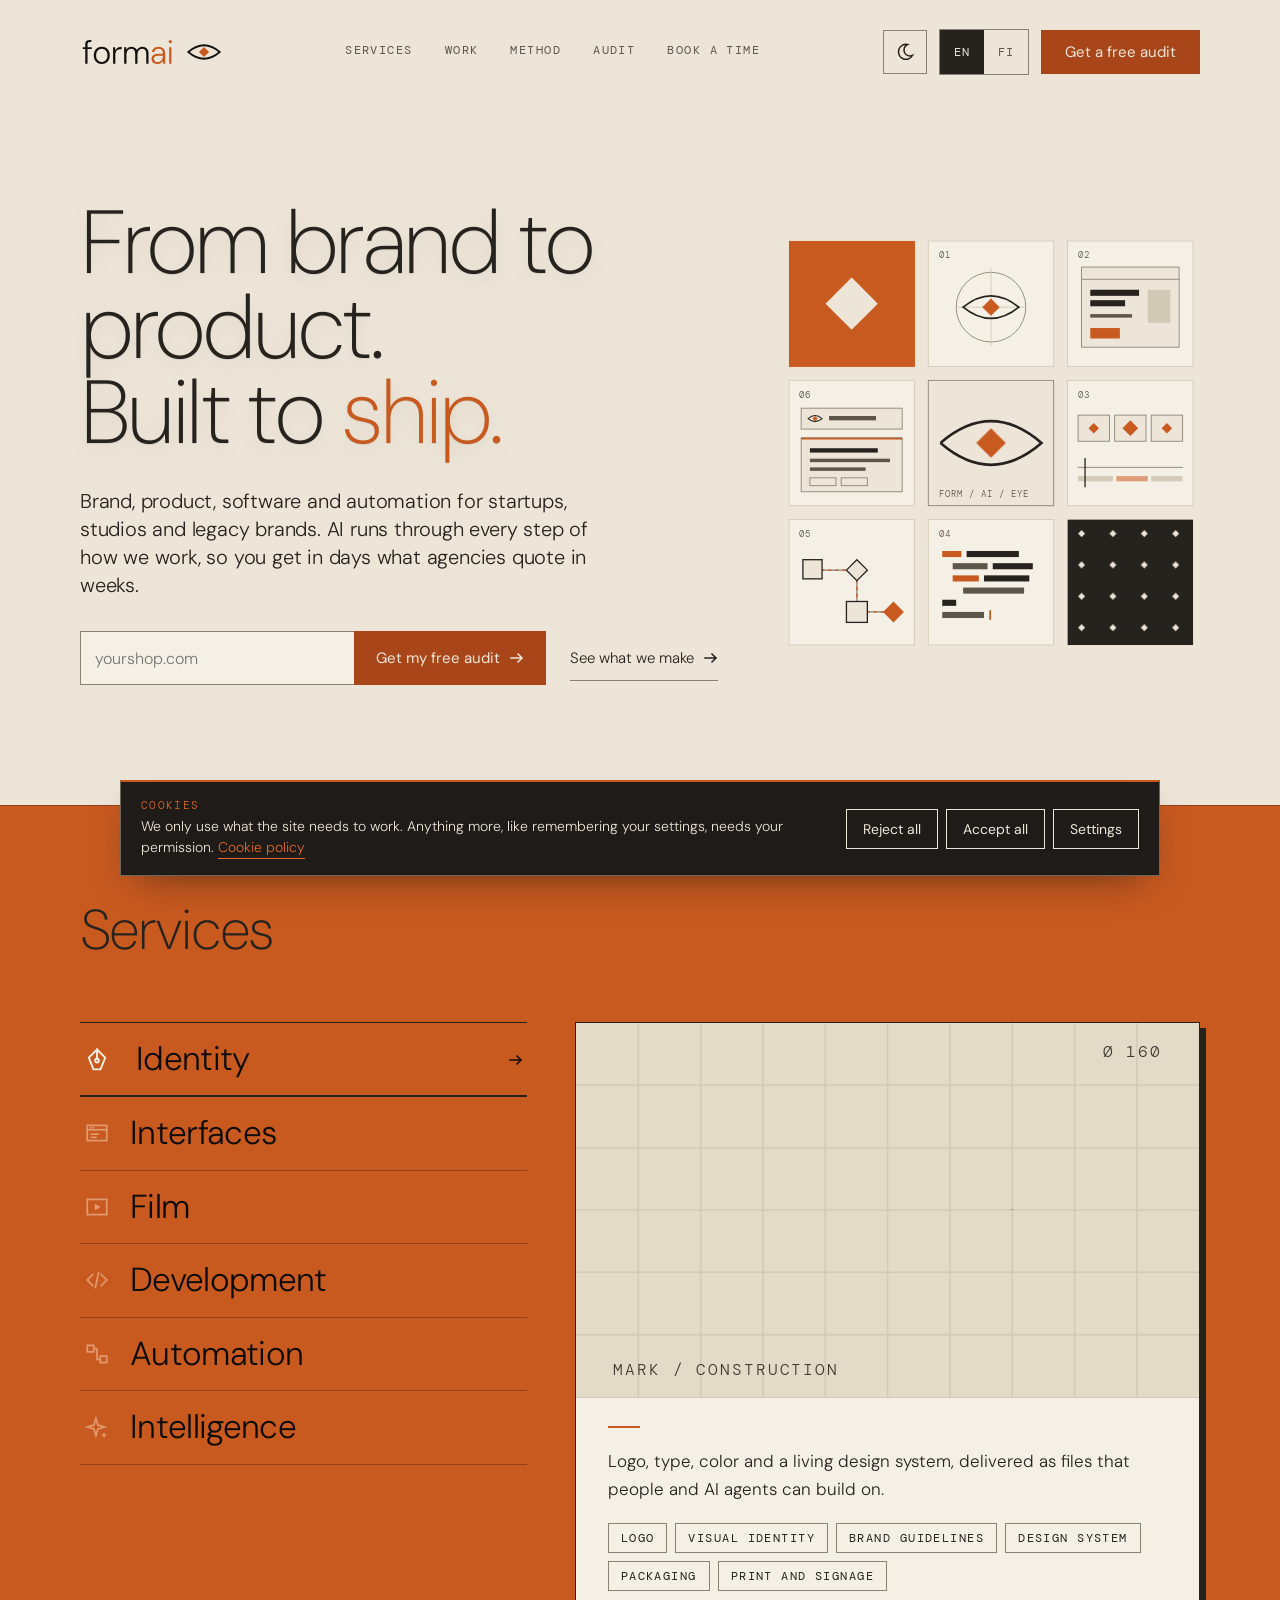
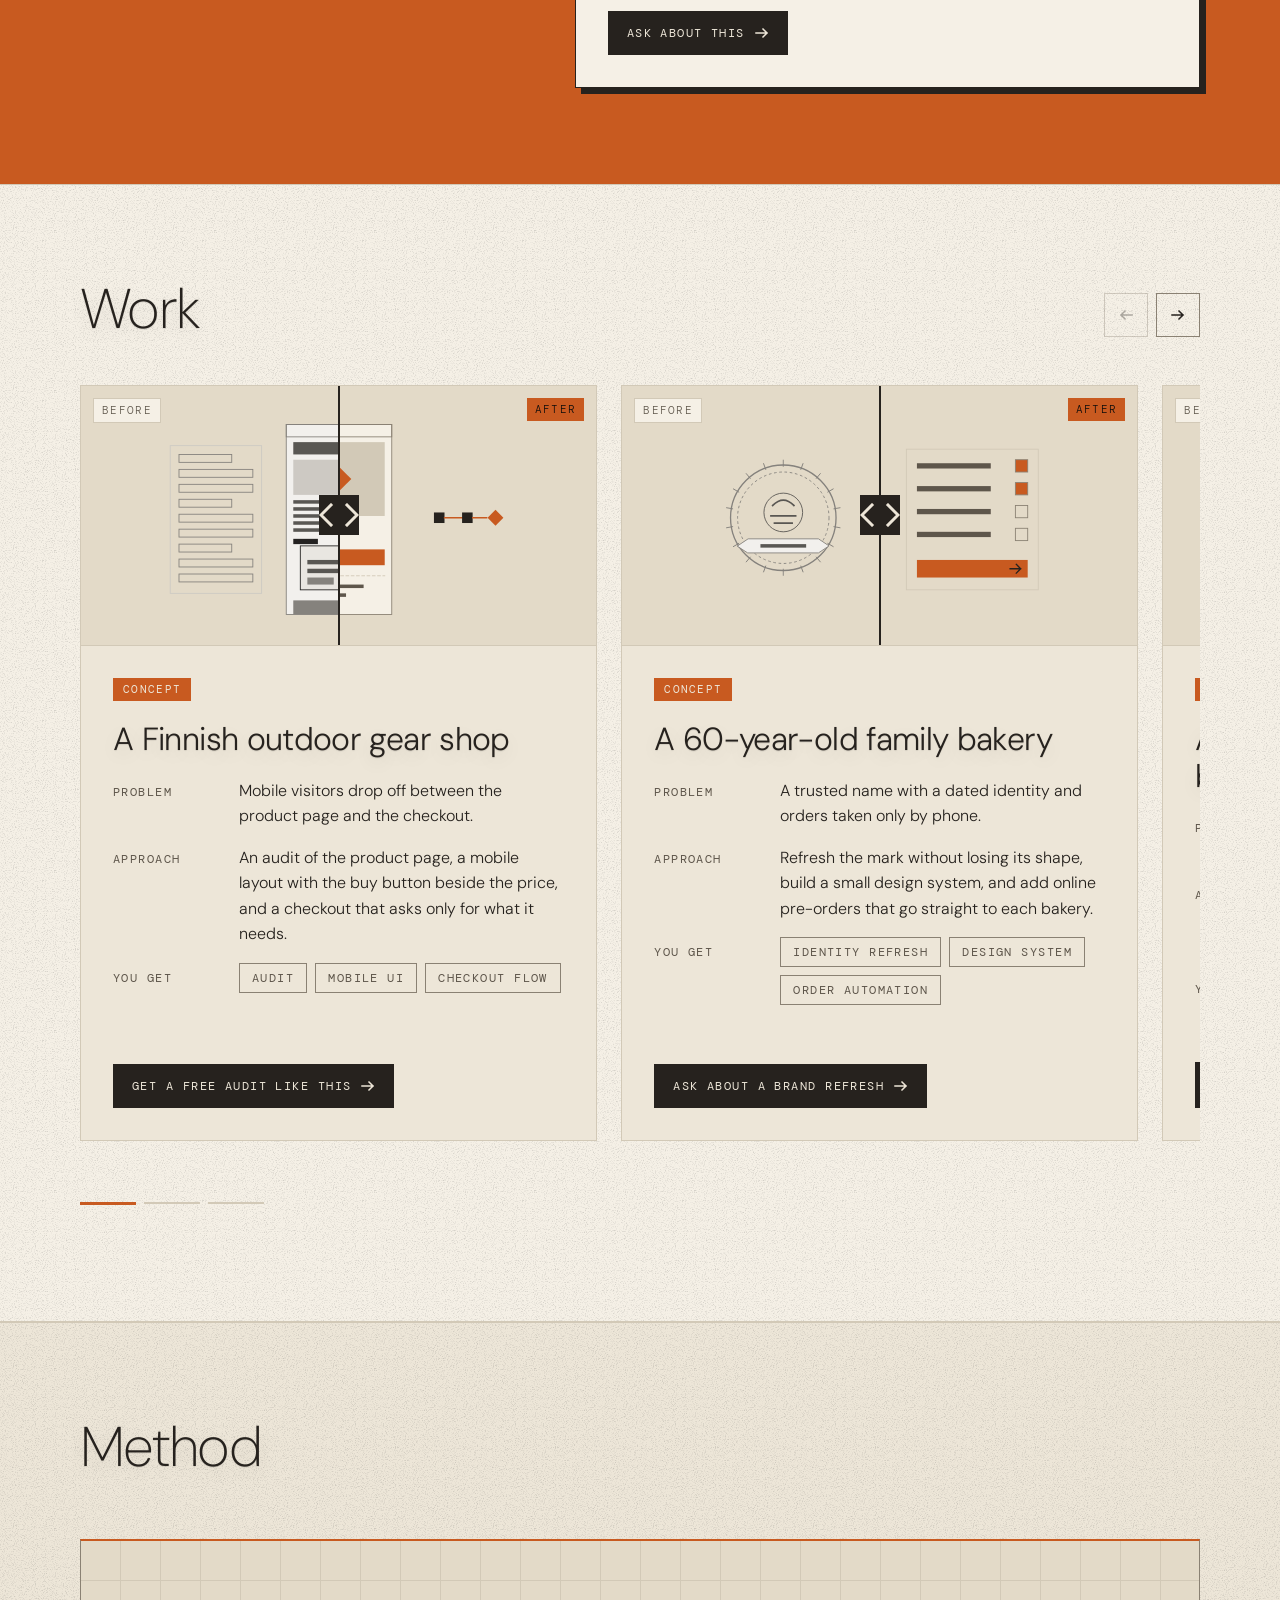
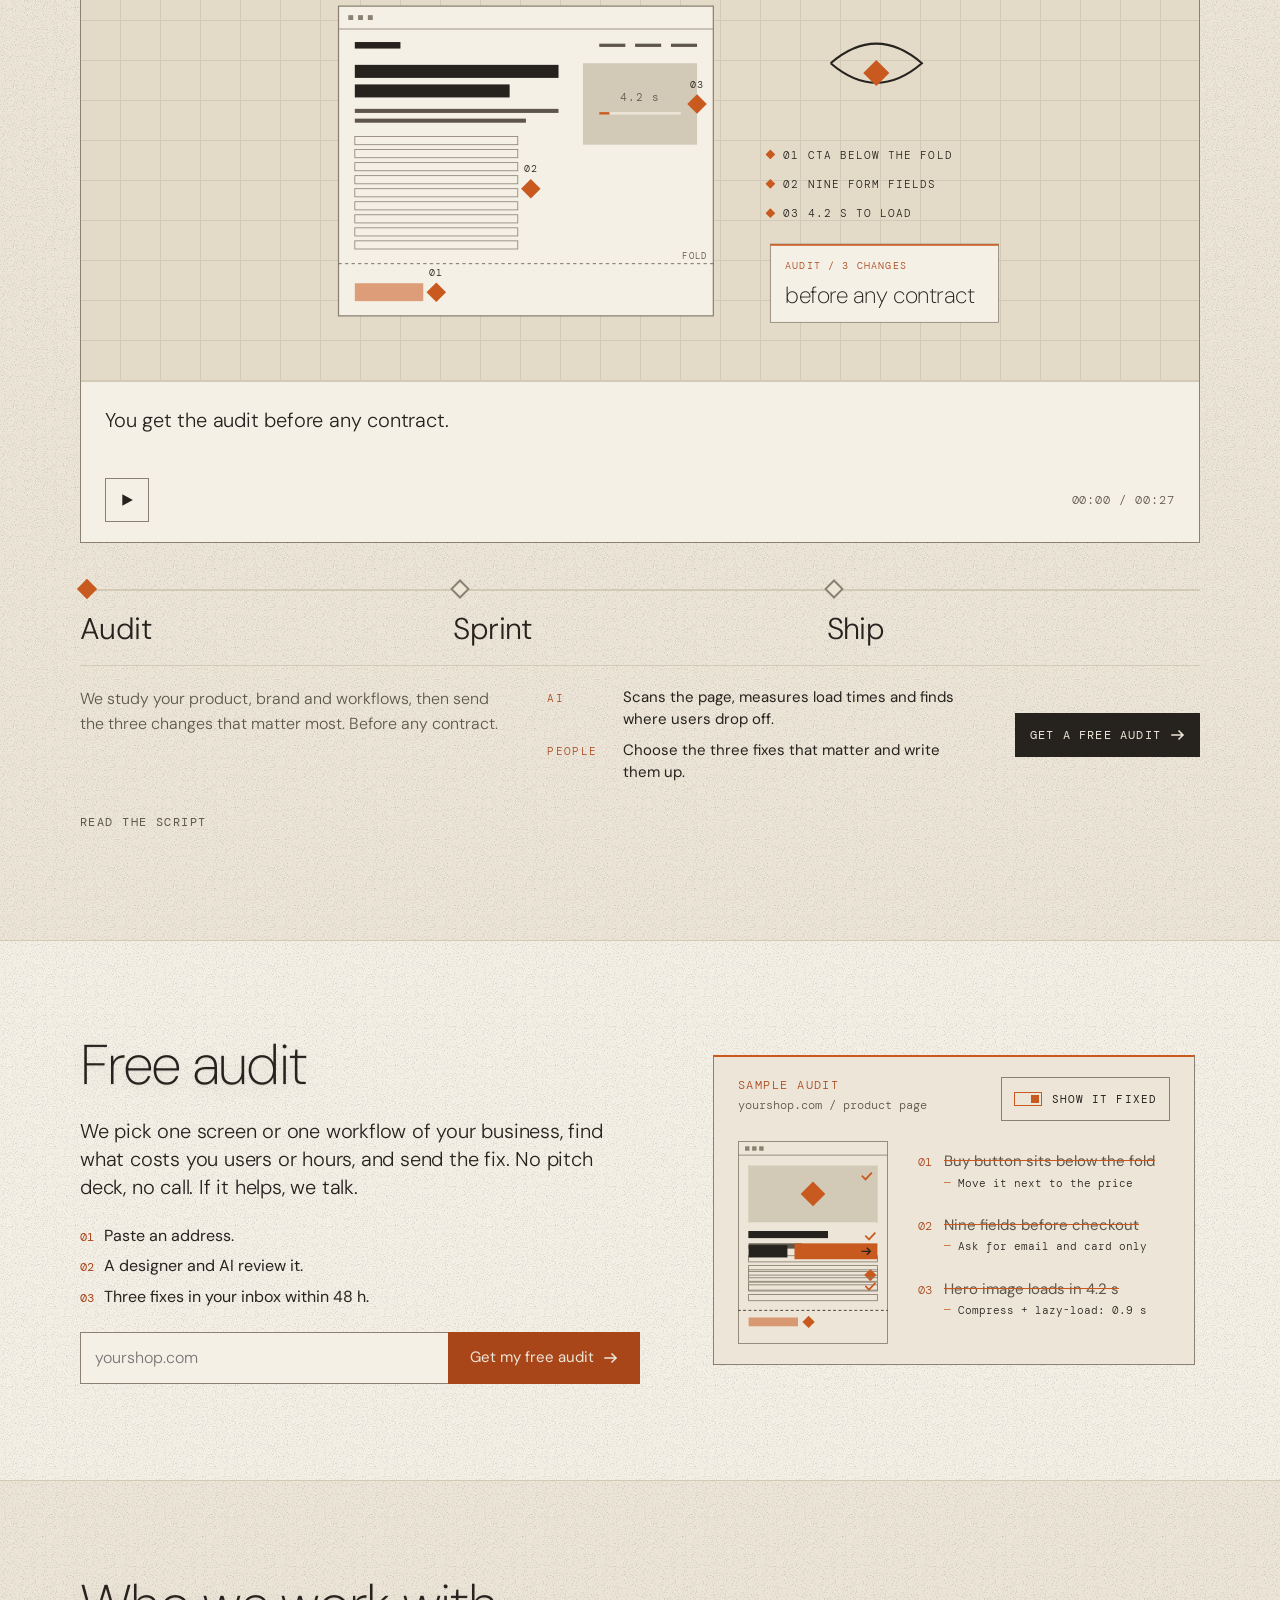
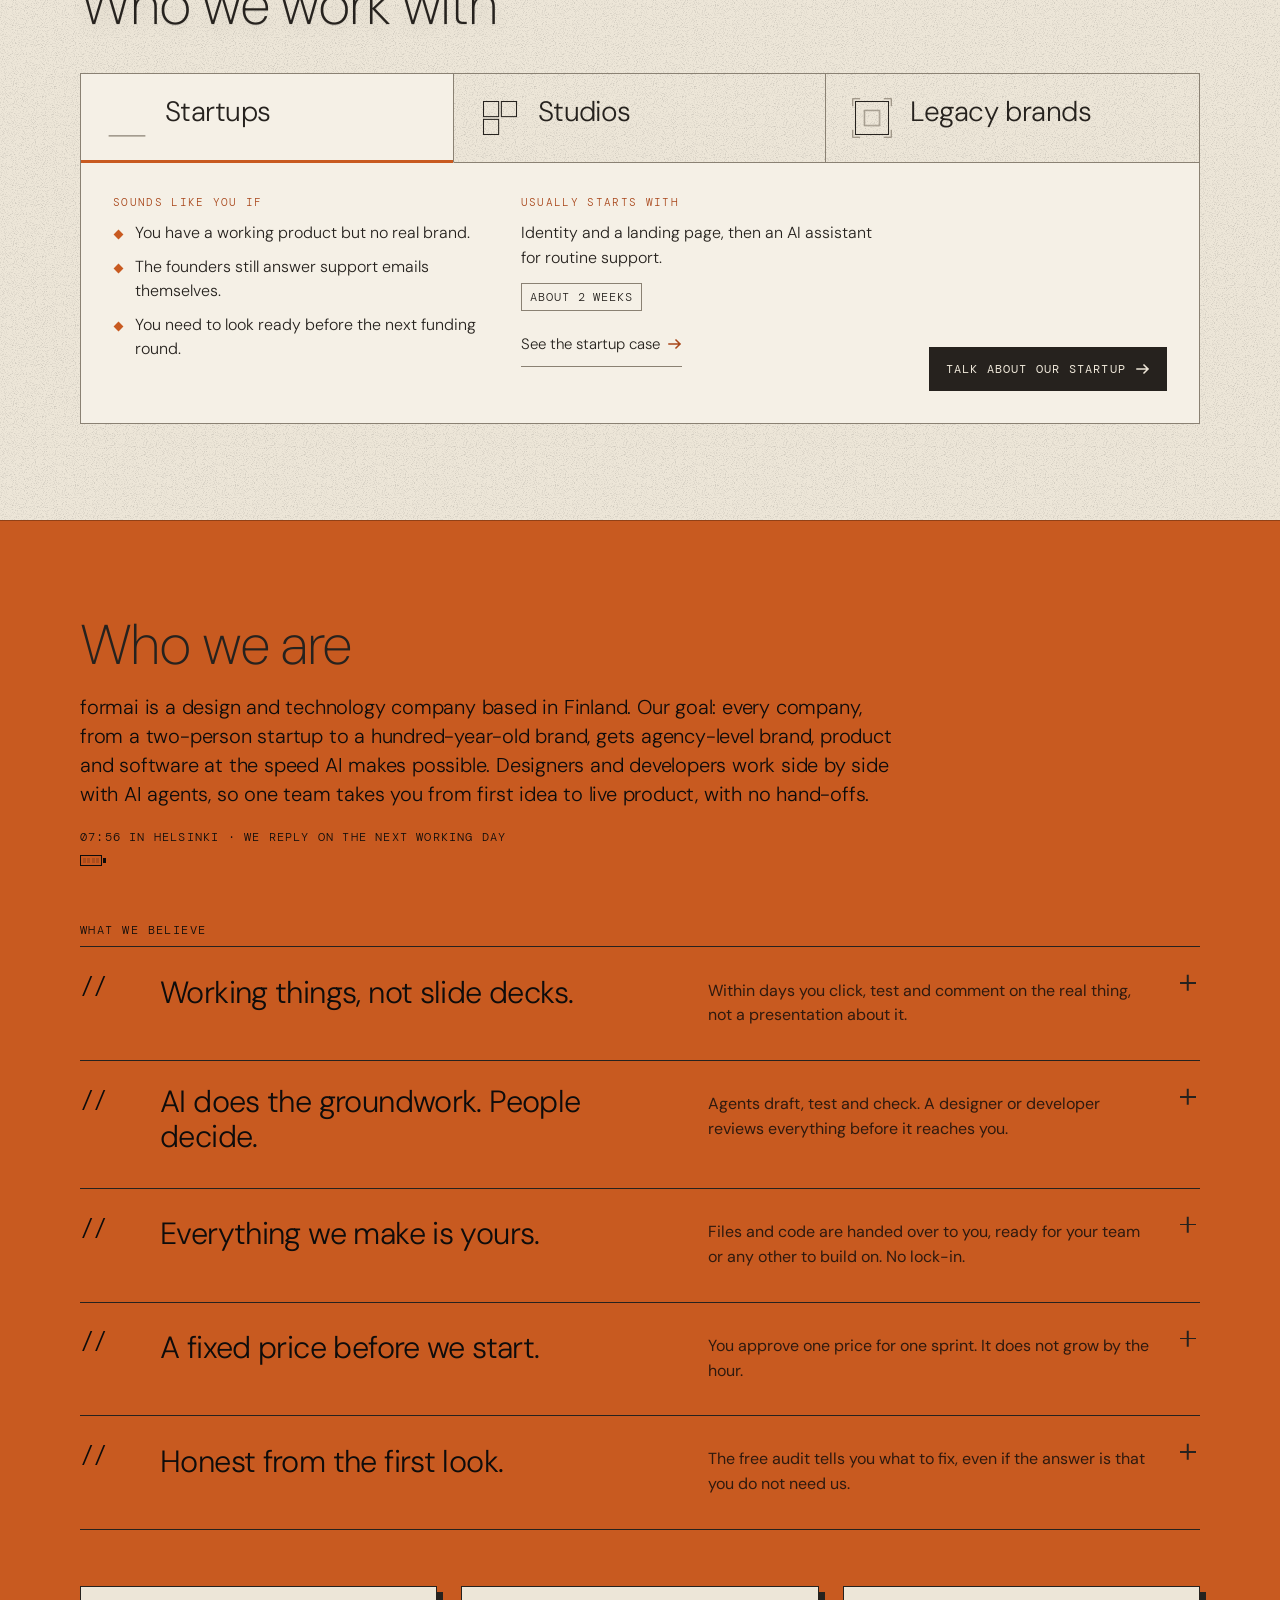
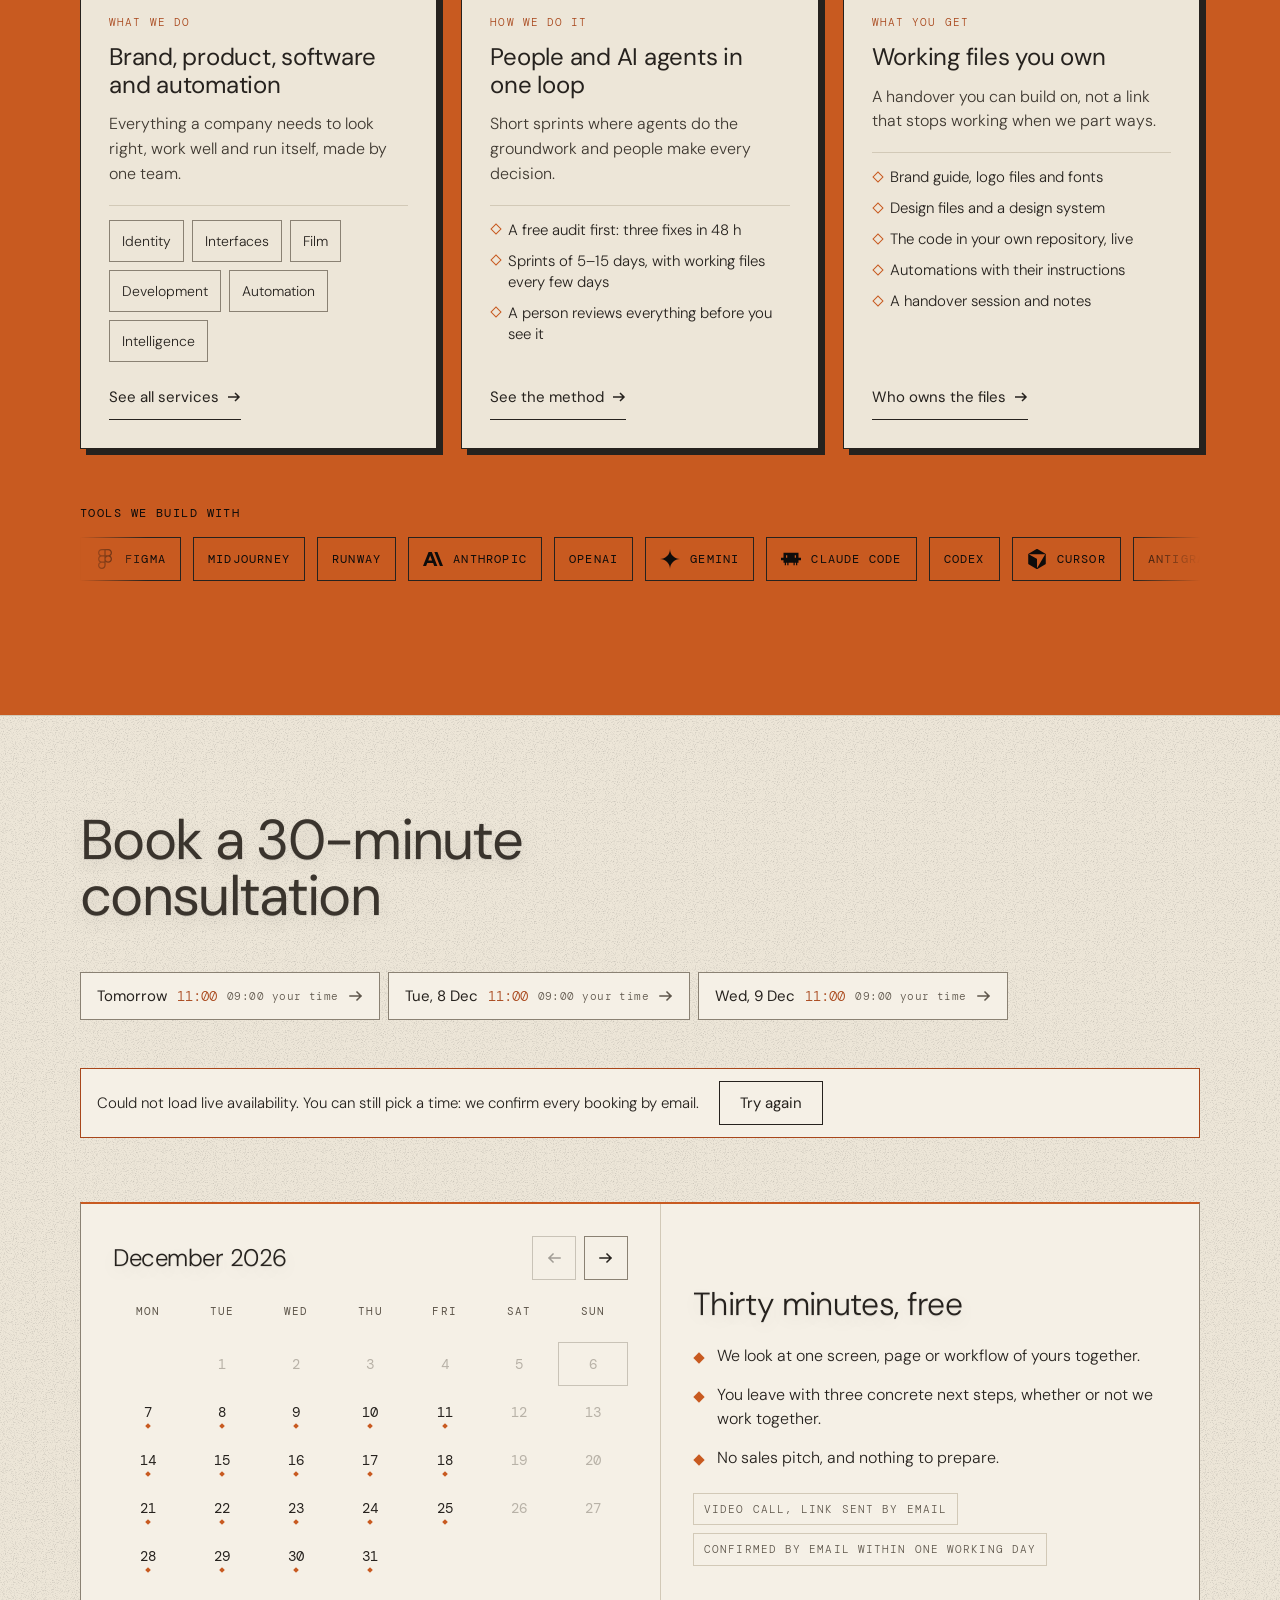
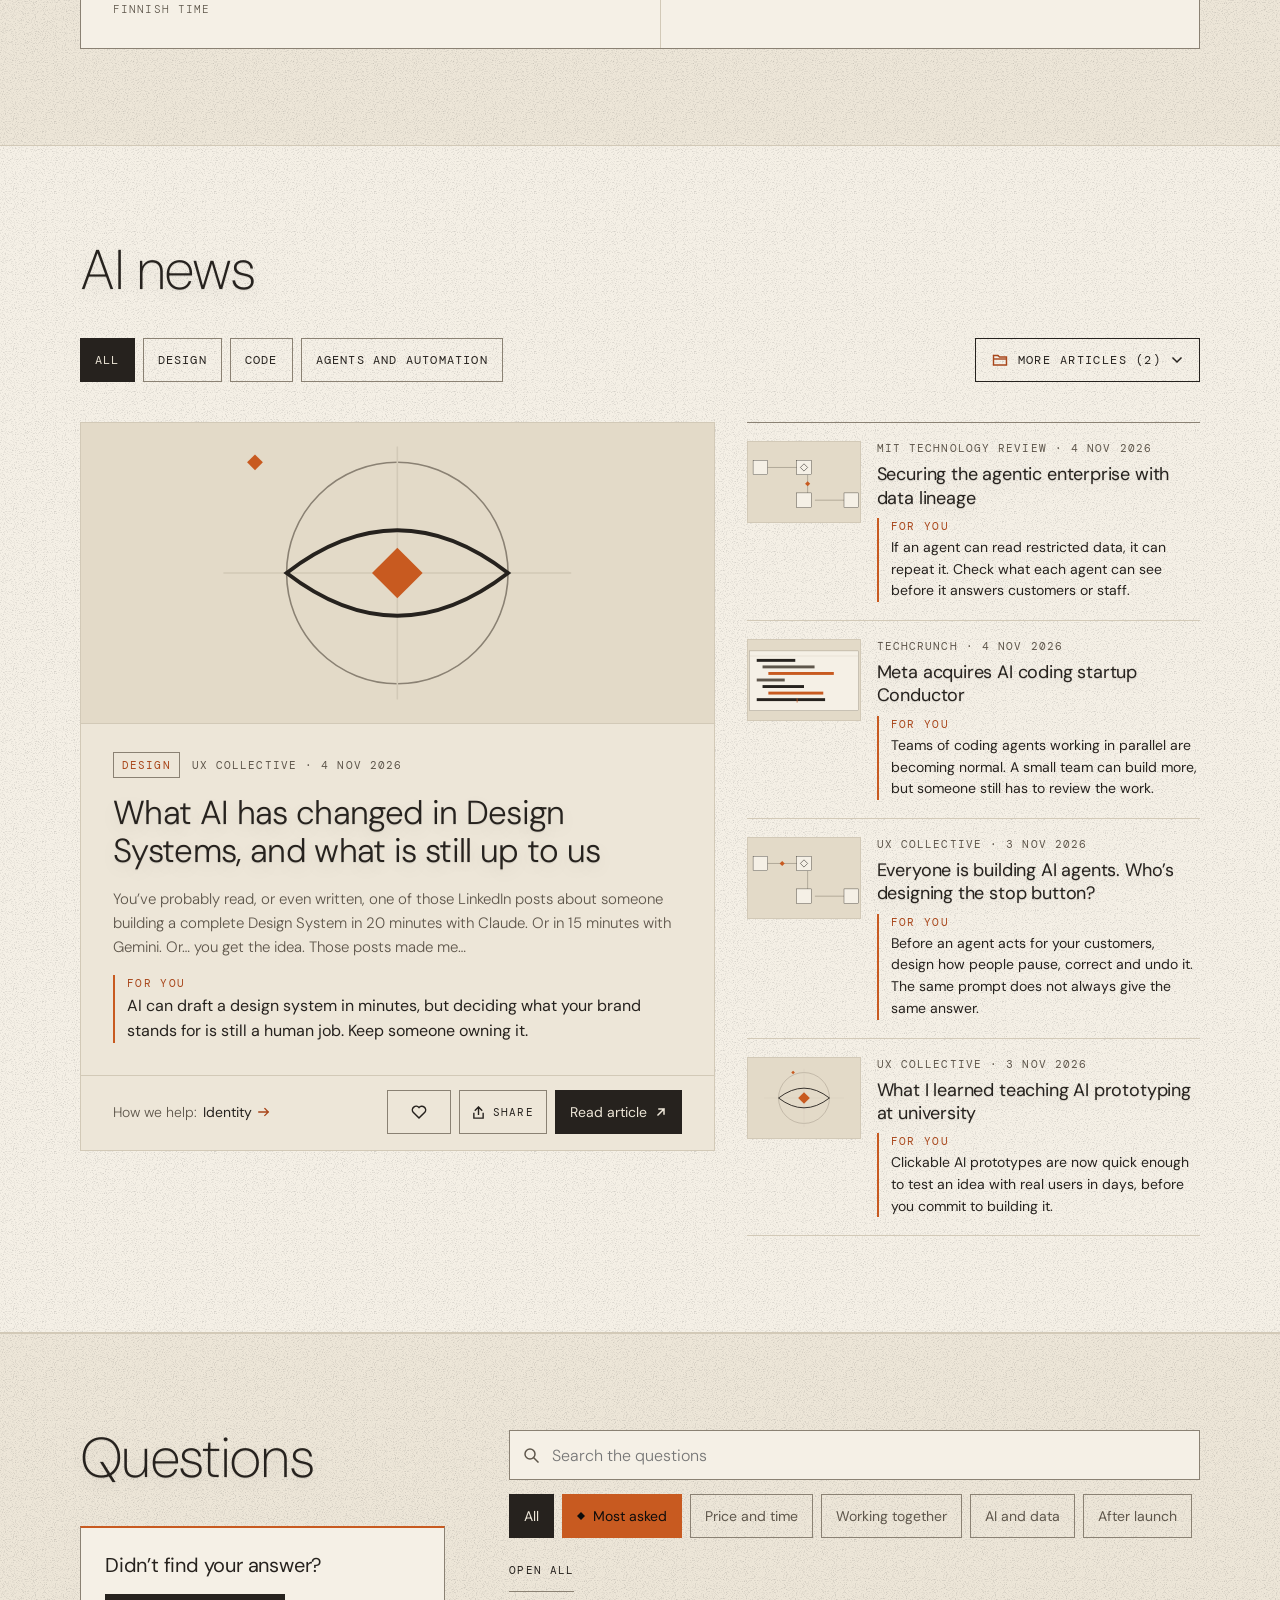
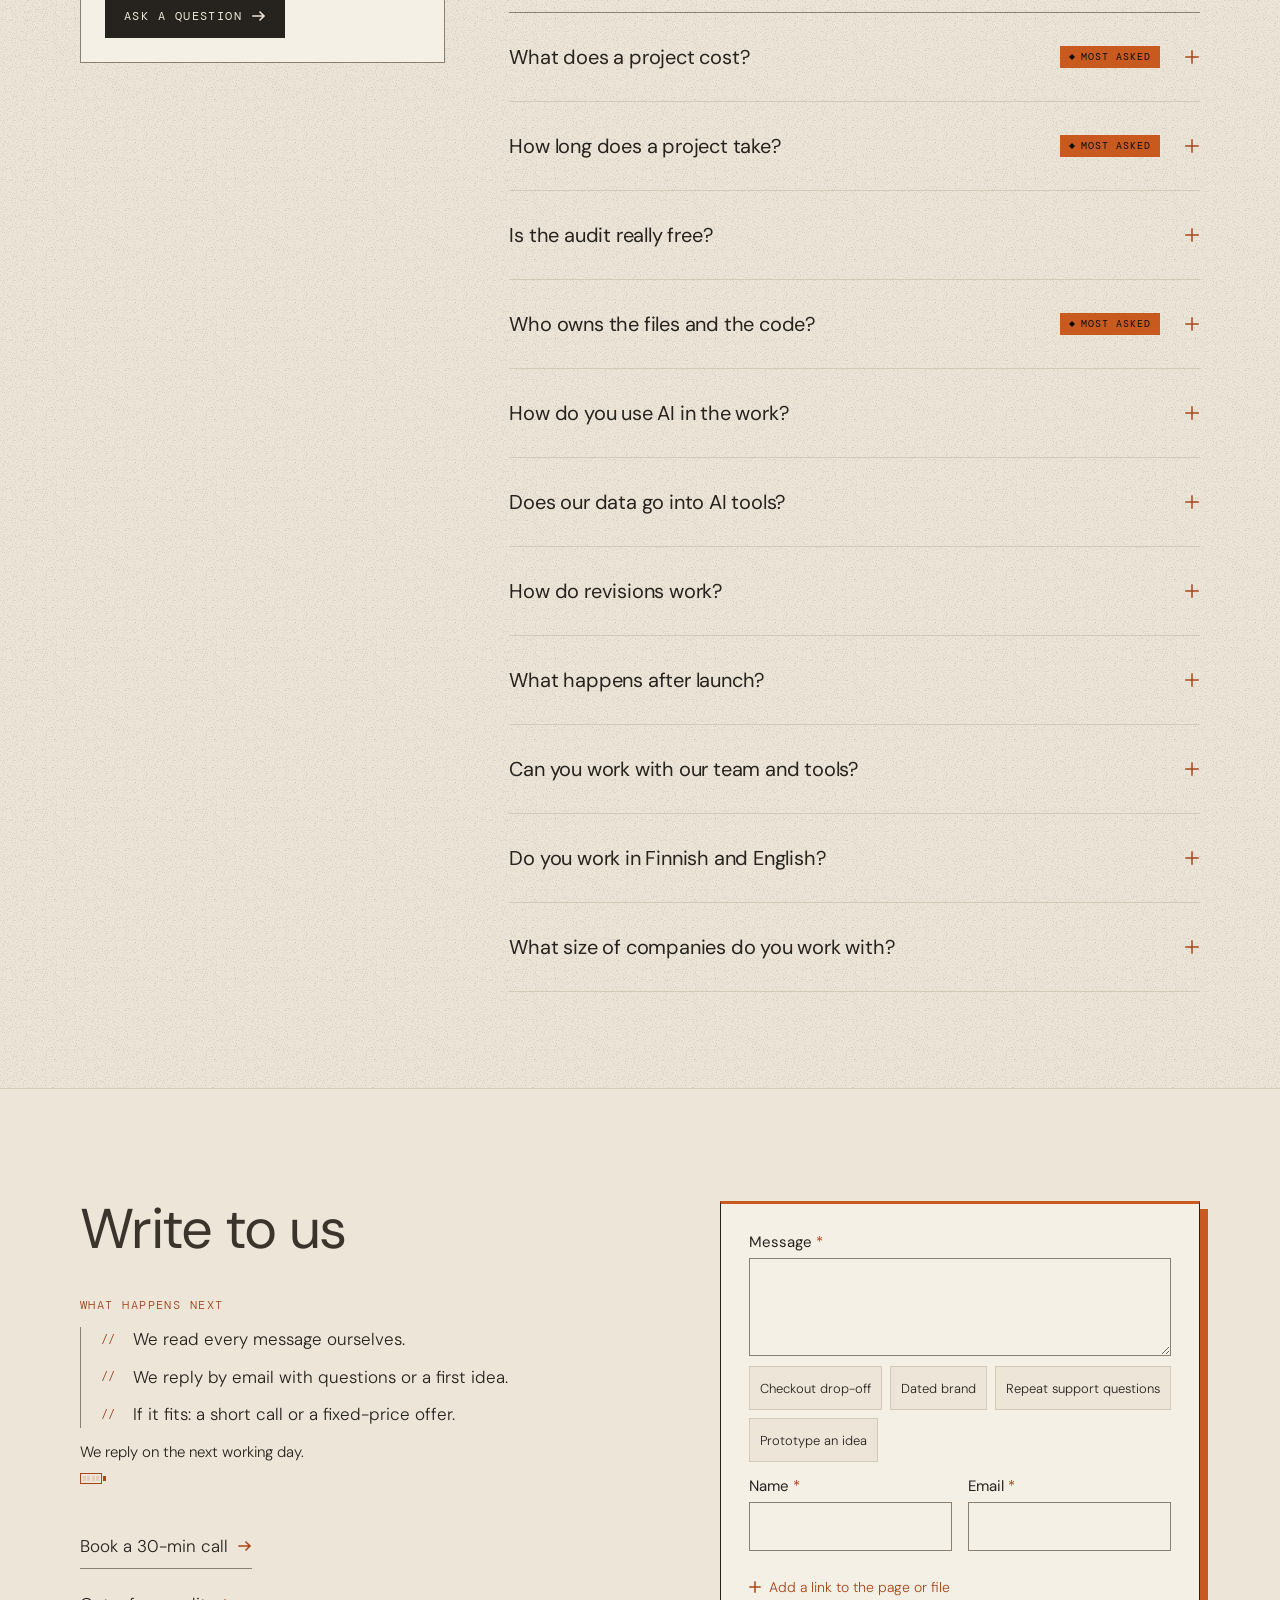
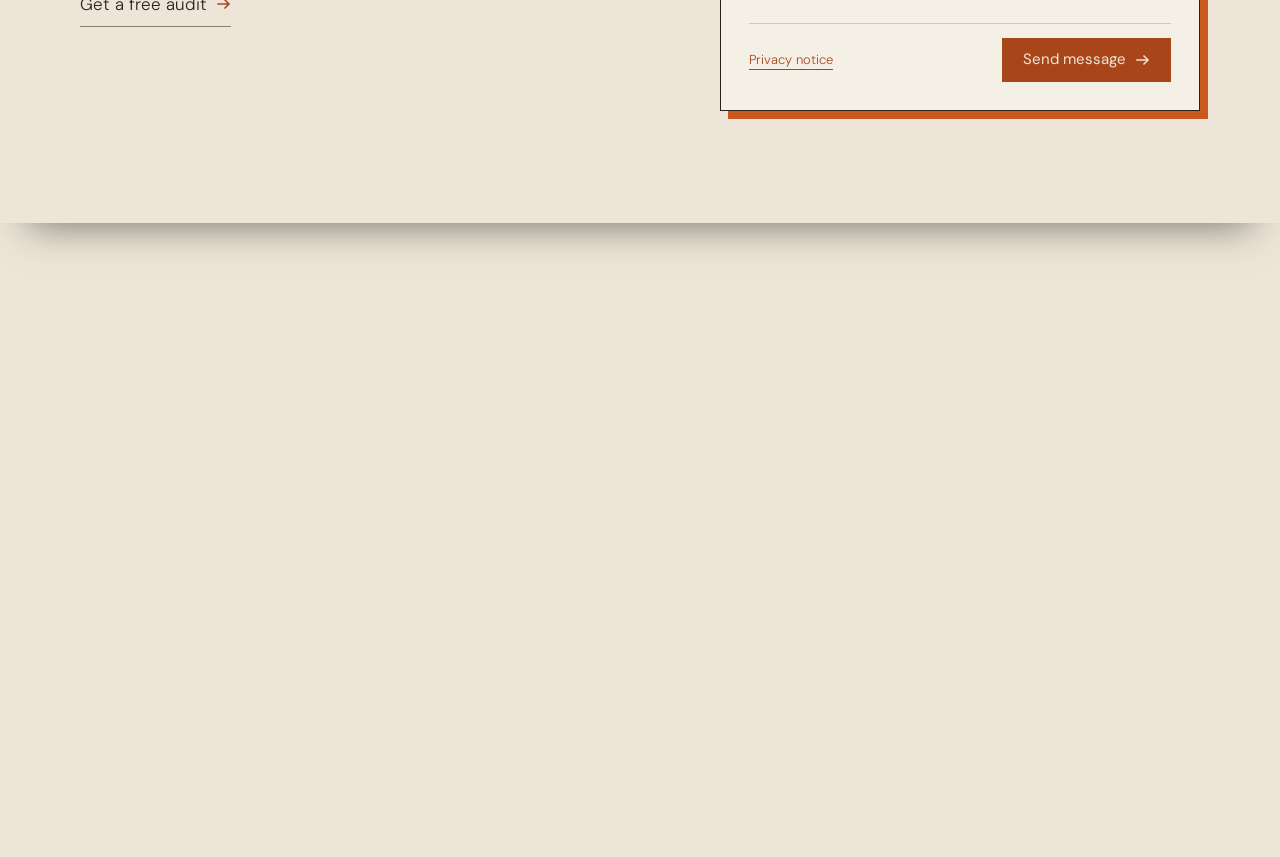
==== commit 78c0d0e4: "States and feedback: loading/error/empty times, pressed states, sending, live errors, dialogs - Book" ====
--- a/index.html
+++ b/index.html
@@ -114,7 +114,7 @@
 <div class="fm-hero-text" style="flex: 1 1 560px; min-width: 0; display: flex; flex-direction: column; gap: 32px;">
 <h1 style="margin: 0; font-size: clamp(min(3.25rem, 13vw), 7vw, 6rem); line-height: 0.95; font-weight: 200; letter-spacing: -0.04em; color: var(--ink);"><span class="fm-word fm-d2" data-i18n="h1"></span> <span class="fm-h1-line"><span class="fm-word fm-d3" data-i18n="h2"></span> <span class="fm-word fm-d4" style="color: var(--brand);" data-i18n="h3"></span></span></h1>
 <p class="fm-in fm-d6" style="margin: 0; max-width: 520px; font-size: 1.25rem; line-height: 1.4; font-weight: 300; letter-spacing: -0.01em; color: var(--ink);" data-i18n="heroP"></p>
-<div class="fm-in fm-d7 fm-hero-cta"><form class="fm-hero-start" id="fm-hero-start" novalidate><label for="fm-hero-url" class="fm-sr" data-i18n="au.url"></label><input id="fm-hero-url" class="fm-input" type="url" inputmode="url" autocomplete="url" data-i18n-placeholder="au.startPh"><button type="submit" class="fm-btn fm-btn-primary"><span data-i18n="au.startBtn"></span> <svg class="fm-arrow" width="14" height="14" viewBox="0 0 14 14" aria-hidden="true"><path d="M1 7 H12 M8 3 L12 7 L8 11" style="fill: none; stroke: currentColor; stroke-width: 1.5; stroke-linecap: square;"></path></svg></button></form><a class="fm-hero-more" href="#work"><span data-i18n="cta2"></span> <svg class="fm-arrow" width="14" height="14" viewBox="0 0 14 14" aria-hidden="true"><path d="M1 7 H12 M8 3 L12 7 L8 11" style="fill: none; stroke: currentColor; stroke-width: 1.5; stroke-linecap: square;"></path></svg></a></div>
+<div class="fm-in fm-d7 fm-hero-cta"><form class="fm-hero-start" id="fm-hero-start" novalidate><label for="fm-hero-url" class="fm-sr" data-i18n="au.url"></label><input id="fm-hero-url" class="fm-input" type="url" maxlength="2048" inputmode="url" autocomplete="url" data-i18n-placeholder="au.startPh"><button type="submit" class="fm-btn fm-btn-primary"><span data-i18n="au.startBtn"></span> <svg class="fm-arrow" width="14" height="14" viewBox="0 0 14 14" aria-hidden="true"><path d="M1 7 H12 M8 3 L12 7 L8 11" style="fill: none; stroke: currentColor; stroke-width: 1.5; stroke-linecap: square;"></path></svg></button></form><a class="fm-hero-more" href="#work"><span data-i18n="cta2"></span> <svg class="fm-arrow" width="14" height="14" viewBox="0 0 14 14" aria-hidden="true"><path d="M1 7 H12 M8 3 L12 7 L8 11" style="fill: none; stroke: currentColor; stroke-width: 1.5; stroke-linecap: square;"></path></svg></a></div>
 </div>
 <div class="fm-hero-artcol" style="flex: 1 1 340px; min-width: 0; display: flex; justify-content: center;">
 <div class="fm-hero-artwrap">
@@ -488,7 +488,7 @@
 <h2 style="margin: 0; font-size: clamp(2.25rem, 4.5vw, 3.5rem); line-height: 1; font-weight: 200; letter-spacing: -0.03em;" data-i18n="auditLabel"></h2>
 <p style="margin: 0; max-width: 560px; font-size: 1.25rem; line-height: 1.4; font-weight: 300; letter-spacing: -0.01em;" data-i18n="auditP"></p>
 <ol class="fm-au-steps"><li data-i18n="au.steps.0"></li><li data-i18n="au.steps.1"></li><li data-i18n="au.steps.2"></li></ol>
-<form class="fm-au-start" id="fm-au-start" novalidate><label for="fm-au-start-url" class="fm-sr" data-i18n="au.url"></label><div class="fm-au-start-row"><input id="fm-au-start-url" class="fm-input" type="url" inputmode="url" autocomplete="url" data-i18n-placeholder="au.startPh"><button type="submit" class="fm-btn fm-btn-primary"><span data-i18n="au.startBtn"></span> <svg class="fm-arrow" width="14" height="14" viewBox="0 0 14 14" aria-hidden="true"><path d="M1 7 H12 M8 3 L12 7 L8 11" style="fill: none; stroke: currentColor; stroke-width: 1.5; stroke-linecap: square;"></path></svg></button></div></form>
+<form class="fm-au-start" id="fm-au-start" novalidate><label for="fm-au-start-url" class="fm-sr" data-i18n="au.url"></label><div class="fm-au-start-row"><input id="fm-au-start-url" class="fm-input" type="url" maxlength="2048" inputmode="url" autocomplete="url" data-i18n-placeholder="au.startPh"><button type="submit" class="fm-btn fm-btn-primary"><span data-i18n="au.startBtn"></span> <svg class="fm-arrow" width="14" height="14" viewBox="0 0 14 14" aria-hidden="true"><path d="M1 7 H12 M8 3 L12 7 L8 11" style="fill: none; stroke: currentColor; stroke-width: 1.5; stroke-linecap: square;"></path></svg></button></div></form>
 </div>
 <div class="fm-reveal" style="flex: 1 1 380px; min-width: 0; display: flex; justify-content: center;">
 <div class="fm-sa" id="fm-sa">
@@ -568,6 +568,7 @@
 <h2 style="margin: 0; font-size: clamp(2.25rem, 4.5vw, 3.5rem); line-height: 1; font-weight: 200; letter-spacing: -0.03em;" data-i18n="bk.title"></h2>
 </div>
 <div id="fm-bk-quick" class="fm-bk-quick fm-reveal"></div>
+<p id="fm-bk-status" class="fm-bk-status" role="status" aria-live="polite" hidden></p>
 <div class="fm-booker fm-reveal" style="display: flex; flex-wrap: wrap; background: var(--raised); border: 1px solid var(--strong); border-top: 2px solid var(--brand);">
 <div id="fm-cal" style="flex: 1 1 380px; min-width: 0; padding: 32px; box-sizing: border-box; display: flex; flex-direction: column; gap: 20px;"></div>
 <div id="fm-bk-panel" class="fm-bk-panel" style="flex: 1 1 340px; min-width: 0; padding: 32px; box-sizing: border-box; display: flex; flex-direction: column; gap: 20px;"></div>
@@ -597,7 +598,7 @@
 <div class="fm-faq-ask"><p data-i18n="faqAskTitle"></p><button type="button" class="fm-faq-ask-btn" data-action="openContact"><span data-i18n="faqAskBtn"></span> <svg width="14" height="14" viewBox="0 0 14 14" aria-hidden="true"><path d="M1 7 H12 M8 3 L12 7 L8 11" style="fill: none; stroke: currentColor; stroke-width: 1.5; stroke-linecap: square;"></path></svg></button></div>
 </div>
 <div class="fm-faq fm-reveal" style="flex: 2 1 520px; min-width: 0;">
-<div class="fm-faq-tools"><div class="fm-faq-search"><svg width="16" height="16" viewBox="0 0 16 16" aria-hidden="true"><circle cx="7" cy="7" r="5" style="fill: none; stroke: currentColor; stroke-width: 1.5;"></circle><path d="M11 11 L15 15" style="fill: none; stroke: currentColor; stroke-width: 1.5; stroke-linecap: square;"></path></svg><input id="fm-faq-q" class="fm-input" type="search" autocomplete="off" data-i18n-placeholder="faqUi.search" data-i18n-aria-label="faqUi.searchLabel"></div><div class="fm-faq-row"><div class="fm-faq-groups" id="fm-faq-groups" role="group" data-i18n-aria-label="faqUi.groupsLabel"></div><button type="button" class="fm-faq-all" id="fm-faq-all" aria-pressed="false"><span data-i18n="faqUi.openAll"></span></button></div><span class="fm-faq-count fm-sr" id="fm-faq-count" aria-live="polite"></span></div>
+<div class="fm-faq-tools"><div class="fm-faq-search"><svg width="16" height="16" viewBox="0 0 16 16" aria-hidden="true"><circle cx="7" cy="7" r="5" style="fill: none; stroke: currentColor; stroke-width: 1.5;"></circle><path d="M11 11 L15 15" style="fill: none; stroke: currentColor; stroke-width: 1.5; stroke-linecap: square;"></path></svg><input id="fm-faq-q" class="fm-input" type="search" maxlength="120" autocomplete="off" data-i18n-placeholder="faqUi.search" data-i18n-aria-label="faqUi.searchLabel"></div><div class="fm-faq-row"><div class="fm-faq-groups" id="fm-faq-groups" role="group" data-i18n-aria-label="faqUi.groupsLabel"></div><button type="button" class="fm-faq-all" id="fm-faq-all" aria-pressed="false"><span data-i18n="faqUi.openAll"></span></button></div><span class="fm-faq-count fm-sr" id="fm-faq-count" aria-live="polite"></span></div>
 <div class="fm-faq-empty" id="fm-faq-empty" hidden><p id="fm-faq-none"></p><button type="button" class="fm-faq-ask-btn" data-faq-ask><span data-i18n="faqUi.ask"></span> <svg width="14" height="14" viewBox="0 0 14 14" aria-hidden="true"><path d="M1 7 H12 M8 3 L12 7 L8 11" style="fill: none; stroke: currentColor; stroke-width: 1.5; stroke-linecap: square;"></path></svg></button></div>
 <details class="fm-faq-item" id="faq-cost" data-group="price"><summary><span data-i18n="faq.q8"></span><span class="fm-faq-top" data-i18n="faqUi.top"></span><svg class="fm-faq-icon" width="16" height="16" viewBox="0 0 16 16" aria-hidden="true"><path d="M2 8 H14 M8 2 V14" style="fill: none; stroke: currentColor; stroke-width: 1.5; stroke-linecap: square;"></path></svg></summary><div class="fm-faq-a"><p data-i18n="faq.a8"></p><button type="button" class="fm-faq-act" data-action="openAudit"><span data-i18n="faqAct.cost"></span> <svg width="14" height="14" viewBox="0 0 14 14" aria-hidden="true"><path d="M1 7 H12 M8 3 L12 7 L8 11" style="fill: none; stroke: currentColor; stroke-width: 1.5; stroke-linecap: square;"></path></svg></button></div></details>
 <details class="fm-faq-item" id="faq-time" data-group="price"><summary><span data-i18n="faq.q7"></span><span class="fm-faq-top" data-i18n="faqUi.top"></span><svg class="fm-faq-icon" width="16" height="16" viewBox="0 0 16 16" aria-hidden="true"><path d="M2 8 H14 M8 2 V14" style="fill: none; stroke: currentColor; stroke-width: 1.5; stroke-linecap: square;"></path></svg></summary><div class="fm-faq-a"><p data-i18n="faq.a7"></p><a class="fm-faq-act" href="#book"><span data-i18n="faqAct.time"></span> <svg width="14" height="14" viewBox="0 0 14 14" aria-hidden="true"><path d="M1 7 H12 M8 3 L12 7 L8 11" style="fill: none; stroke: currentColor; stroke-width: 1.5; stroke-linecap: square;"></path></svg></a></div></details>
--- a/assets/css/styles.css
+++ b/assets/css/styles.css
@@ -89,7 +89,6 @@
 .fm-navlinks .fm-navlink-cta{display:inline-flex !important}
 .fm-navcta{display:none !important}
 .fm-menu-btn{display:flex !important}
-html.fm-lock{overflow:hidden}
 }
 @media (max-width:640px){.fm-navlinks{padding:0 20px}}
 @media (max-width:400px){
@@ -207,7 +206,7 @@
 @keyframes fm-spin{from{opacity:0;transform:rotate(-90deg) scale(.6)}to{opacity:1;transform:none}}
 .fm-mode{transition:border-color .18s linear}
 .fm-mode:hover{border-color:var(--ink) !important}
-.fm-motion .fm-mode svg{animation:fm-spin .3s cubic-bezier(.2,.7,.2,1) both}
+.fm-motion #fm-mode-btn svg{animation:fm-spin .3s cubic-bezier(.2,.7,.2,1) both}
 .fm-root{transition:background-color .2s linear,color .2s linear}
 @media (prefers-reduced-motion: reduce){.fm-root *,.fm-root *::before,.fm-root *::after{animation:none !important;transition:none !important}}
 
@@ -1613,3 +1612,56 @@
 /* Who we work with: tabs keep three across at normal text size and stack when text is enlarged */
 @media (max-width:900px){.fm-seg-tabs{grid-template-columns:repeat(auto-fit,minmax(min(100%,5.5em),1fr))}.fm-seg-name{overflow-wrap:break-word}}
 @media (max-width:360px){.fm-seg-tab{padding-left:8px;padding-right:8px}}
+
+/* Dialogs: fade in once, stay still on redraws, fade and drop out on close; page locked behind */
+html.fm-lock{overflow:hidden}
+@keyframes fm-fade{from{opacity:0}to{opacity:1}}
+@keyframes fm-fade-out{from{opacity:1}to{opacity:0}}
+@keyframes fm-sink{from{opacity:1;transform:none}to{opacity:0;transform:translateY(16px)}}
+.fm-motion [data-overlay]{animation:fm-fade .2s linear both}
+.fm-motion [data-overlay].is-still,.fm-motion .fm-dlg.is-still{animation:none}
+.fm-motion [data-overlay].is-closing{animation:fm-fade-out .2s linear both;pointer-events:none}
+.fm-motion [data-overlay].is-closing .fm-dlg{animation:fm-sink .2s cubic-bezier(.4,0,1,1) both}
+
+/* Pressed: every control moves down a pixel and darkens slightly, so a tap is felt */
+.fm-btn:active:not([disabled]):not([aria-disabled="true"]),.fm-ck-btn:active:not([disabled]):not([aria-disabled="true"]),.fm-chip:active:not([disabled]):not([aria-disabled="true"]),.fm-slot:active:not([disabled]):not([aria-disabled="true"]),.fm-day:active:not([disabled]):not([aria-disabled="true"]),.fm-sday:active:not([disabled]):not([aria-disabled="true"]),.fm-bk-pick:active:not([disabled]):not([aria-disabled="true"]),.fm-mode:active:not([disabled]):not([aria-disabled="true"]),.fm-menu-btn:active:not([disabled]):not([aria-disabled="true"]),.fm-lang button:active:not([disabled]):not([aria-disabled="true"]),.fm-news-chip:active:not([disabled]):not([aria-disabled="true"]),.fm-faq-chip:active:not([disabled]):not([aria-disabled="true"]),.fm-news-like:active:not([disabled]):not([aria-disabled="true"]),.fm-news-share:active:not([disabled]):not([aria-disabled="true"]),.fm-news-readbtn:active:not([disabled]):not([aria-disabled="true"]),.fm-news-more:active:not([disabled]):not([aria-disabled="true"]),.fm-news-pick:active:not([disabled]):not([aria-disabled="true"]),.fm-seg-tab:active:not([disabled]):not([aria-disabled="true"]),.fm-seg-cta:active:not([disabled]):not([aria-disabled="true"]),.fm-svc-ask:active:not([disabled]):not([aria-disabled="true"]),.fm-case-cta:active:not([disabled]):not([aria-disabled="true"]),.fm-step-cta:active:not([disabled]):not([aria-disabled="true"]),.fm-faq-ask-btn:active:not([disabled]):not([aria-disabled="true"]),.fm-faq-act:active:not([disabled]):not([aria-disabled="true"]),.fm-ci-chip:active:not([disabled]):not([aria-disabled="true"]),.fm-foot-a:active:not([disabled]):not([aria-disabled="true"]),.fm-textbtn:active:not([disabled]):not([aria-disabled="true"]),.fm-navlink:active:not([disabled]):not([aria-disabled="true"]),.fm-pr-link:active:not([disabled]):not([aria-disabled="true"]),.fm-hero-more:active:not([disabled]):not([aria-disabled="true"]),.fm-seg-link:active:not([disabled]):not([aria-disabled="true"]),.fm-ci-more:active:not([disabled]):not([aria-disabled="true"]),.fm-au-more:active:not([disabled]):not([aria-disabled="true"]),.fm-inline-link:active:not([disabled]):not([aria-disabled="true"]),.fm-switch:active:not([disabled]):not([aria-disabled="true"]),.fm-sa-toggle:active:not([disabled]):not([aria-disabled="true"]),.fm-pause:active:not([disabled]):not([aria-disabled="true"]),.fm-hx-btn:active:not([disabled]):not([aria-disabled="true"]){transform:translateY(1px);filter:brightness(.9)}
+@media (hover:hover){
+.fm-inline-link:hover,.fm-ci-more:hover,.fm-au-more:hover{color:var(--ink)}
+.fm-textbtn:hover{text-decoration:underline;text-underline-offset:4px}
+.fm-switch:hover{border-color:var(--ink)}
+.fm-mode:hover:not([disabled]),.fm-menu-btn:hover{border-color:var(--ink)}
+.fm-lang button[aria-pressed="false"]:hover{background:var(--raised)}
+}
+
+/* Sending: the button keeps its colour and shows a turning diamond; fields are read-only */
+@keyframes fm-turn{to{transform:rotate(405deg)}}
+.fm-ck-btn[aria-busy="true"]{opacity:1 !important;background:var(--accent) !important;color:var(--on-accent) !important;border-color:var(--accent) !important;cursor:progress}
+.fm-ck-btn[aria-busy="true"]::before,.fm-spin{content:'';display:inline-block;flex:none;width:8px;height:8px;margin-right:12px;border:1.5px solid currentColor;transform:rotate(45deg);animation:fm-turn .9s cubic-bezier(.5,0,.5,1) infinite}
+.fm-input[readonly]{opacity:.7}
+@media (prefers-reduced-motion: reduce){.fm-ck-btn[aria-busy="true"]::before,.fm-spin{animation:none}}
+
+/* Booking times: status line, and a calm pulse on the calendar while times load */
+.fm-bk-status{display:flex;flex-wrap:wrap;align-items:center;gap:12px 20px;margin:0 0 16px;padding:12px 16px;border:1px solid var(--strong);background:var(--raised);font-size:0.9375rem;line-height:1.5;color:var(--ink)}
+.fm-bk-status[hidden]{display:none}
+.fm-bk-status.is-error{border-color:var(--accent)}
+.fm-bk-status .fm-spin{margin-right:0;color:var(--accent)}
+.fm-bk-status .fm-ck-btn{flex:none}
+@keyframes fm-pulse{50%{opacity:.45}}
+.fm-booker.is-loading #fm-cal button,.fm-booker.is-loading #fm-bk-panel .fm-slot,.fm-bk-quick.is-loading button{pointer-events:none;animation:fm-pulse 1.2s ease-in-out infinite}
+@media (prefers-reduced-motion: reduce){.fm-booker.is-loading #fm-cal button,.fm-bk-quick.is-loading button{animation:none;opacity:.5}}
+
+/* Who we work with: all panels share one cell, so switching tabs never changes the height */
+.fm-seg{display:grid;grid-template-columns:minmax(0,1fr)}
+.fm-seg > .fm-seg-panel{grid-row:2;grid-column:1}
+.fm-seg > .fm-seg-panel[hidden]{display:grid !important;visibility:hidden}
+
+/* Like button: room for the count from the start */
+.fm-news-like{min-width:64px}
+
+/* Error line under the one-field audit starts */
+.fm-start-err{display:block;margin-top:8px}
+
+/* FAQ search: the clear button in the site's own style */
+#fm-faq-q::-webkit-search-cancel-button{-webkit-appearance:none;appearance:none;width:16px;height:16px;margin-left:8px;cursor:pointer;background:var(--ink);-webkit-mask:url("data:image/svg+xml,%3Csvg xmlns='http://www.w3.org/2000/svg' viewBox='0 0 16 16'%3E%3Cpath d='M3 3 L13 13 M13 3 L3 13' stroke='black' stroke-width='1.6'/%3E%3C/svg%3E") center/contain no-repeat;mask:url("data:image/svg+xml,%3Csvg xmlns='http://www.w3.org/2000/svg' viewBox='0 0 16 16'%3E%3Cpath d='M3 3 L13 13 M13 3 L3 13' stroke='black' stroke-width='1.6'/%3E%3C/svg%3E") center/contain no-repeat}
+/* Scrolling to a section or a focused control stops below the sticky header */
+@media (max-width:1140px){html{scroll-padding-top:88px}}
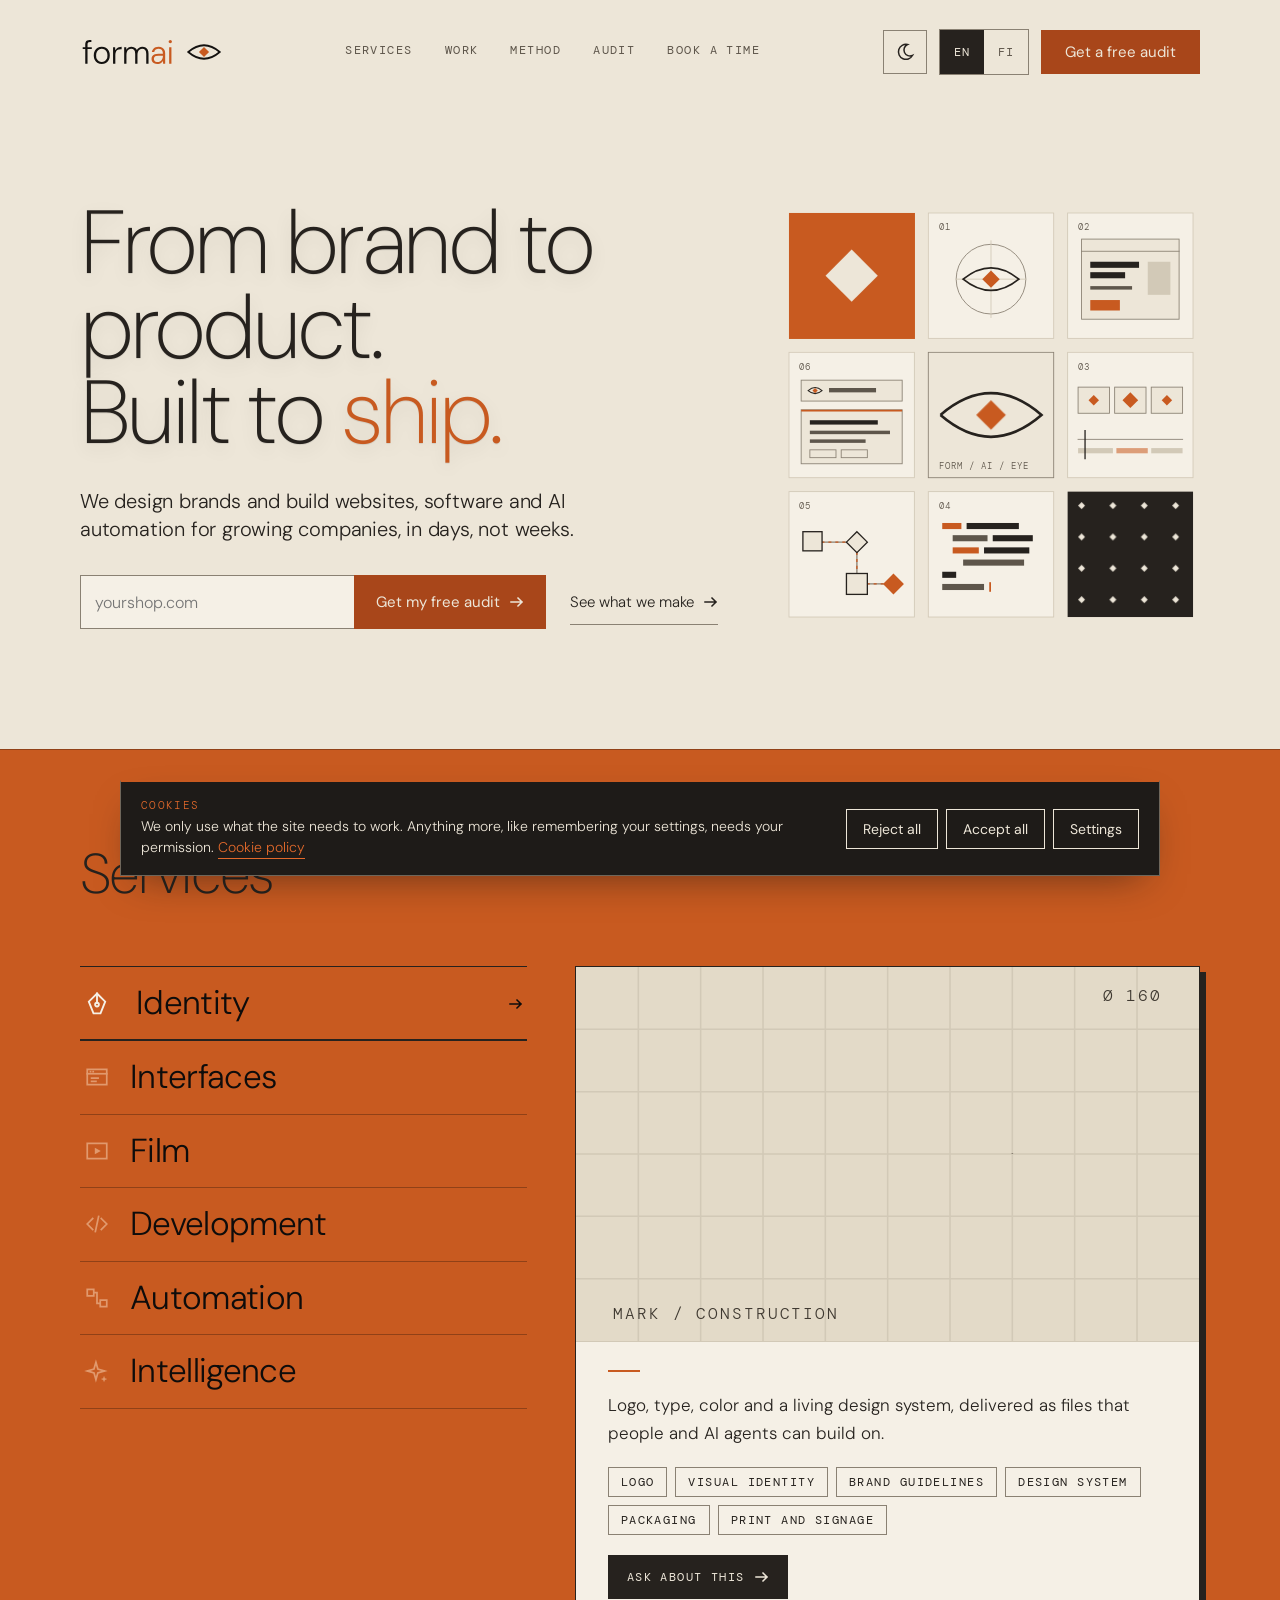
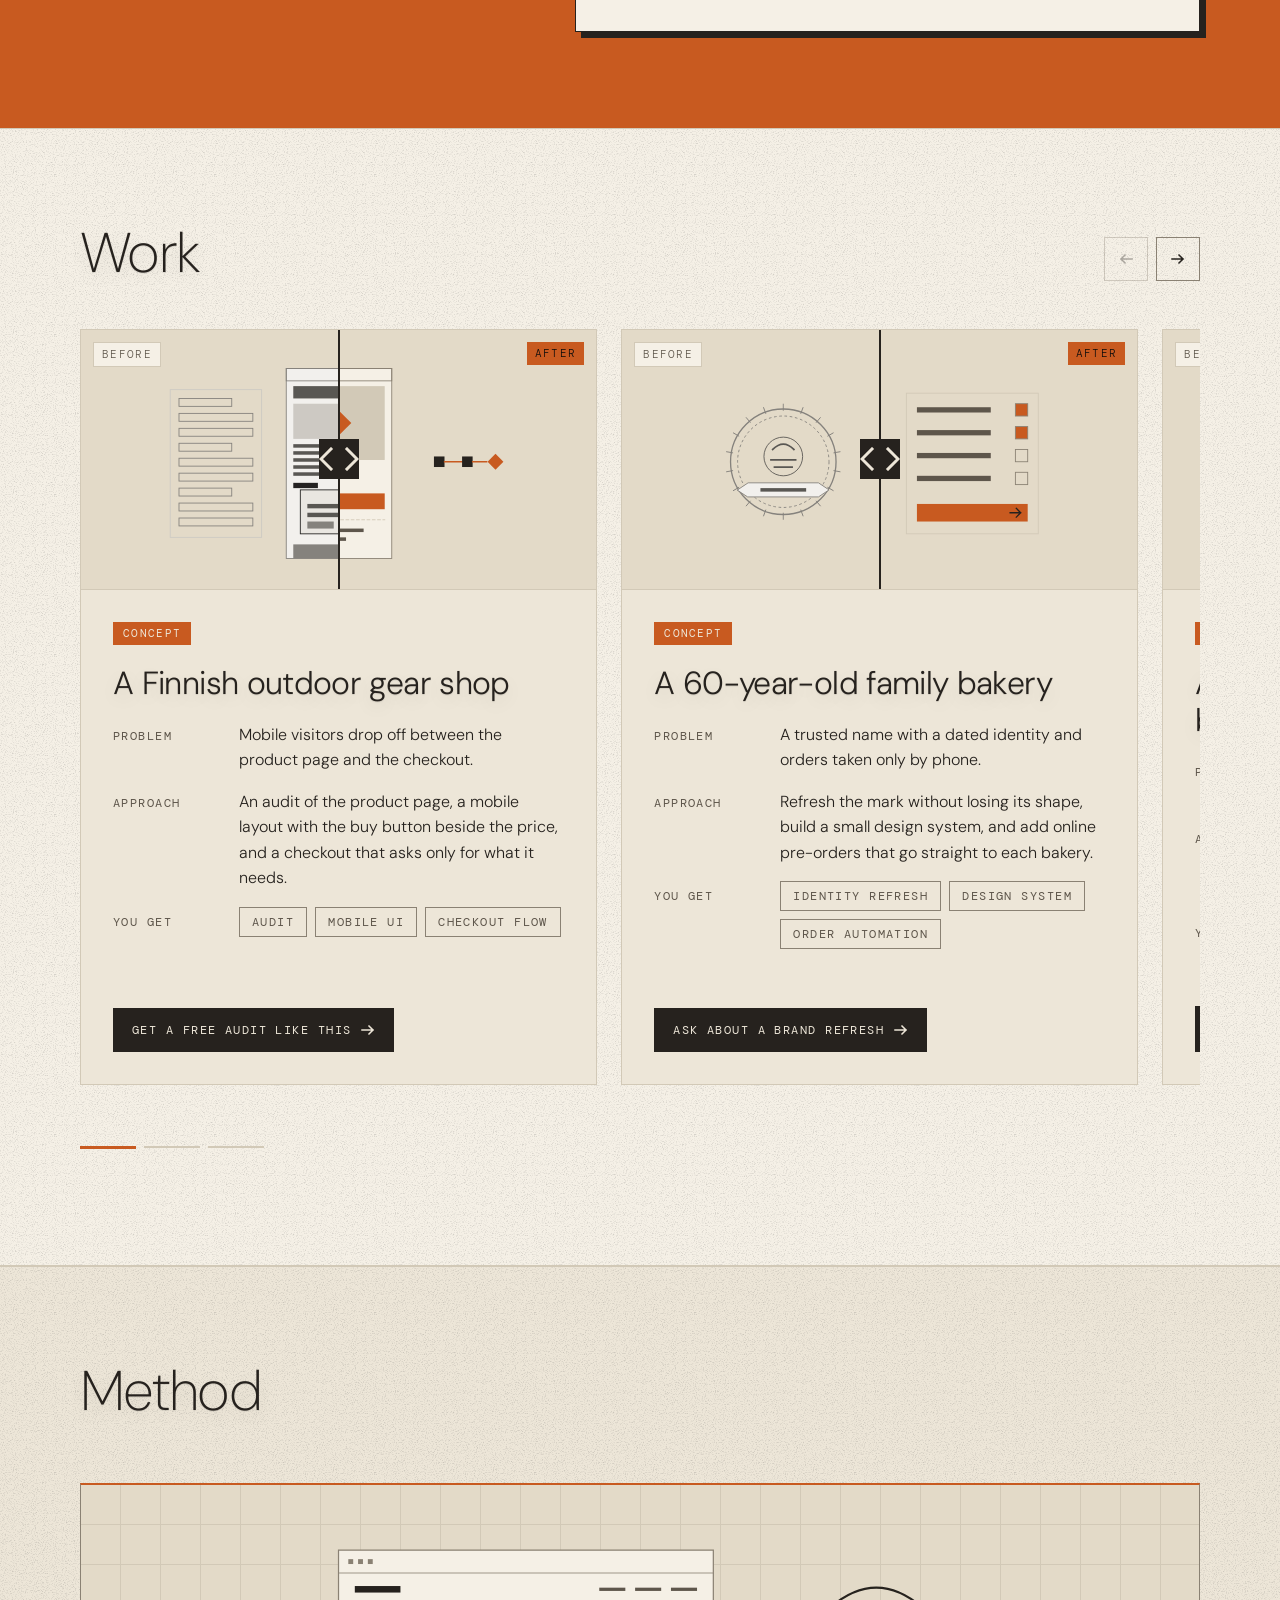
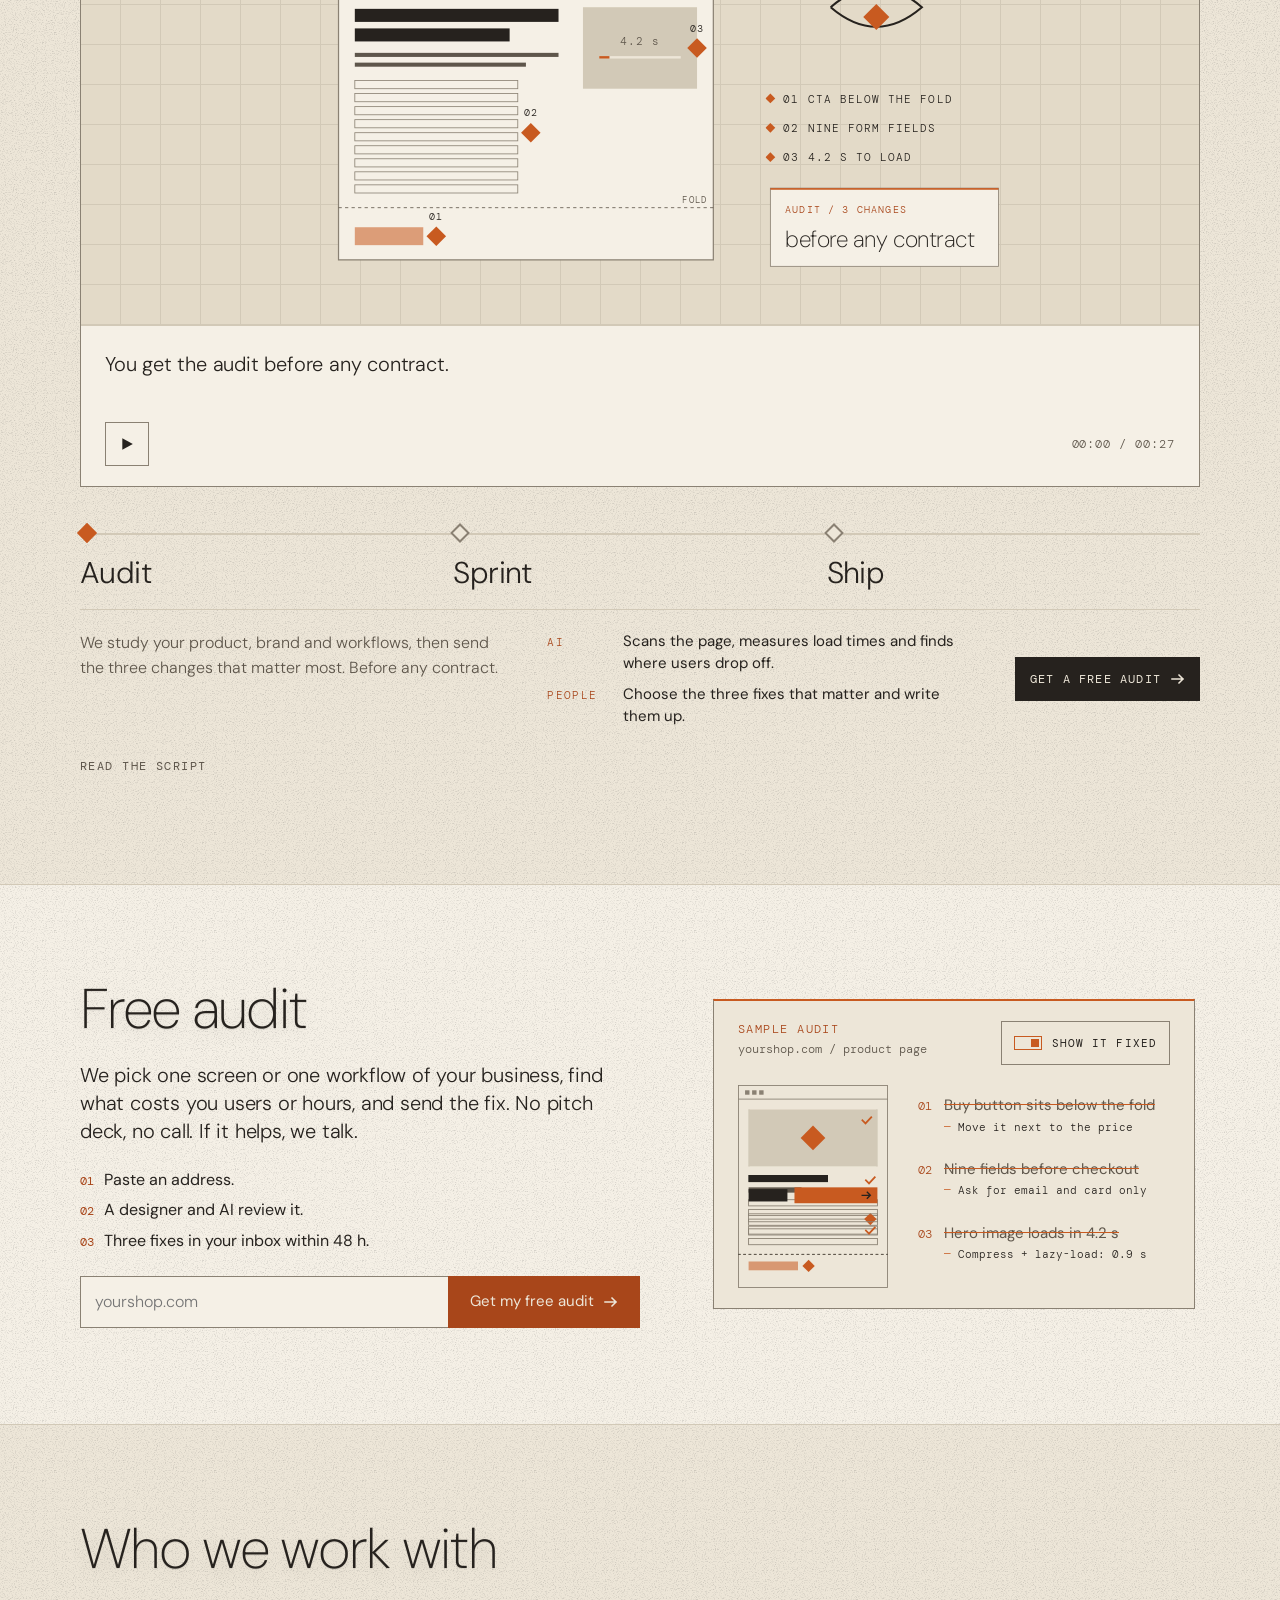
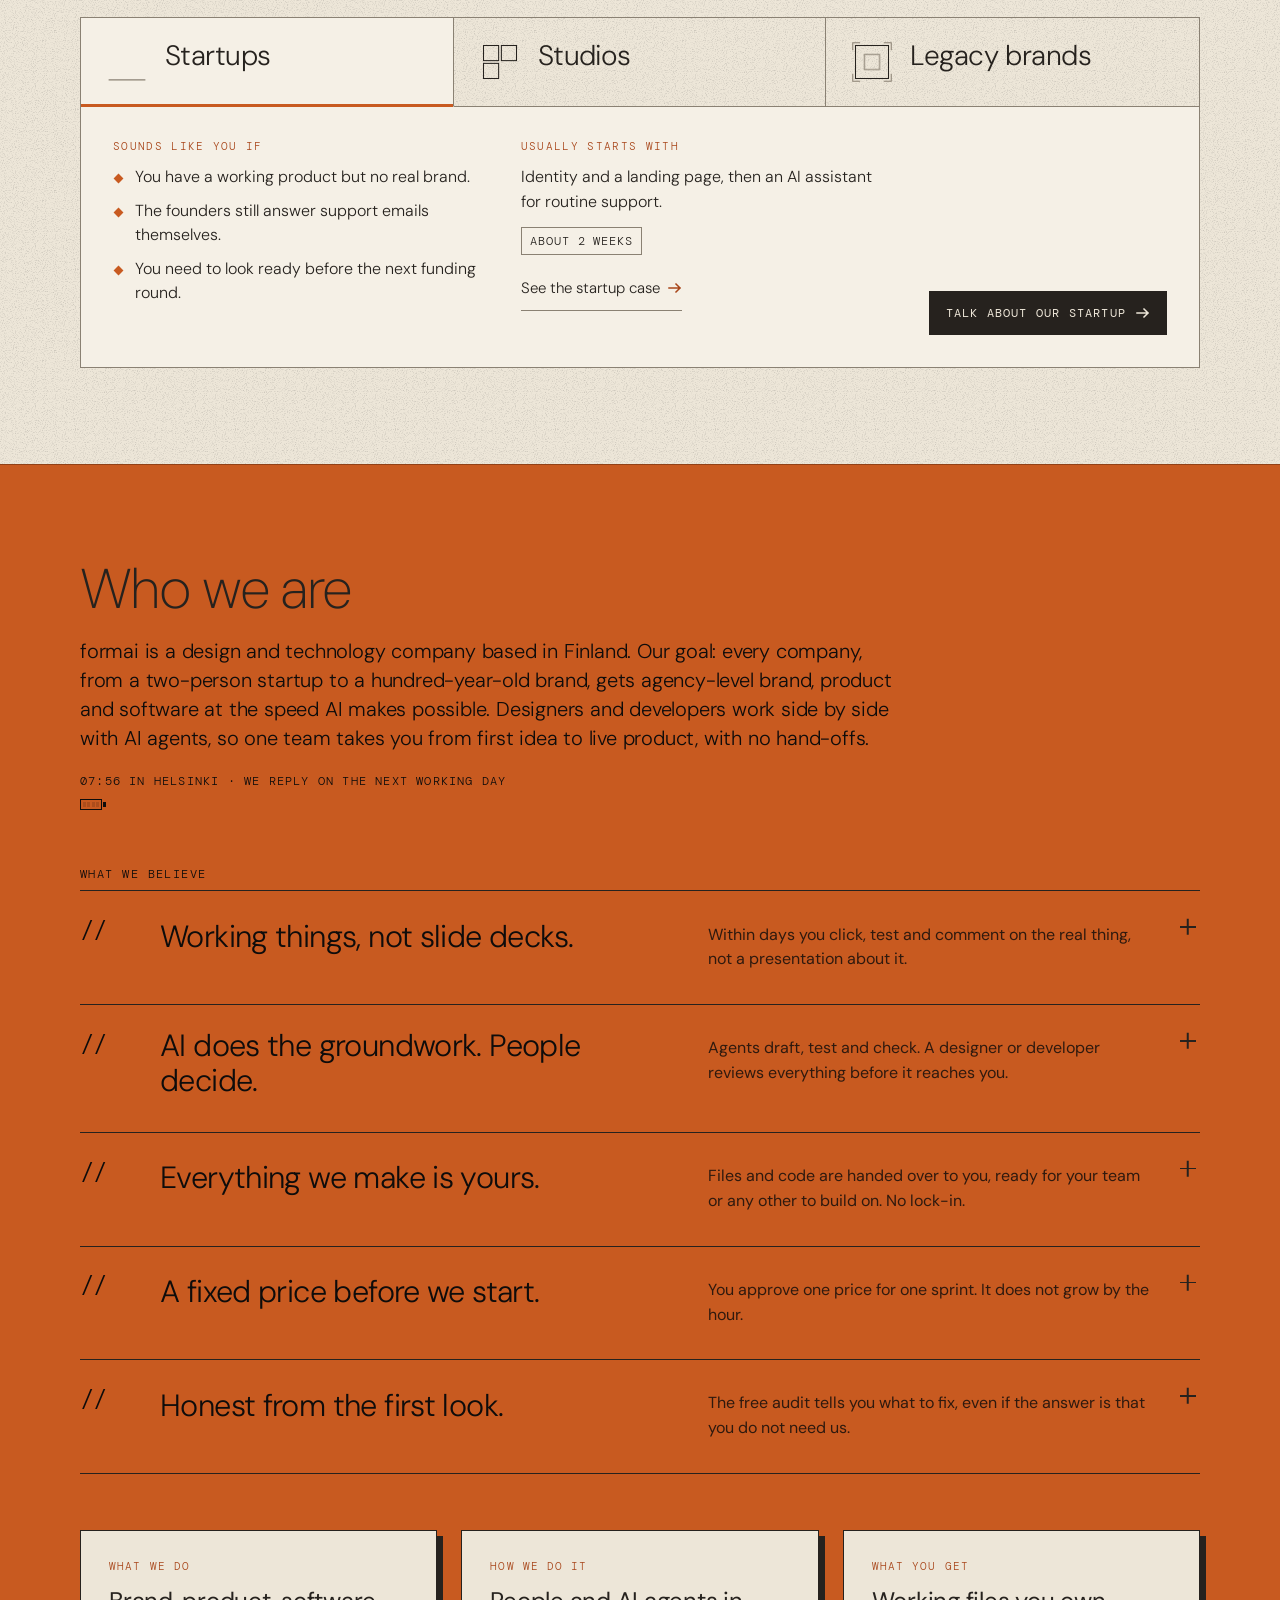
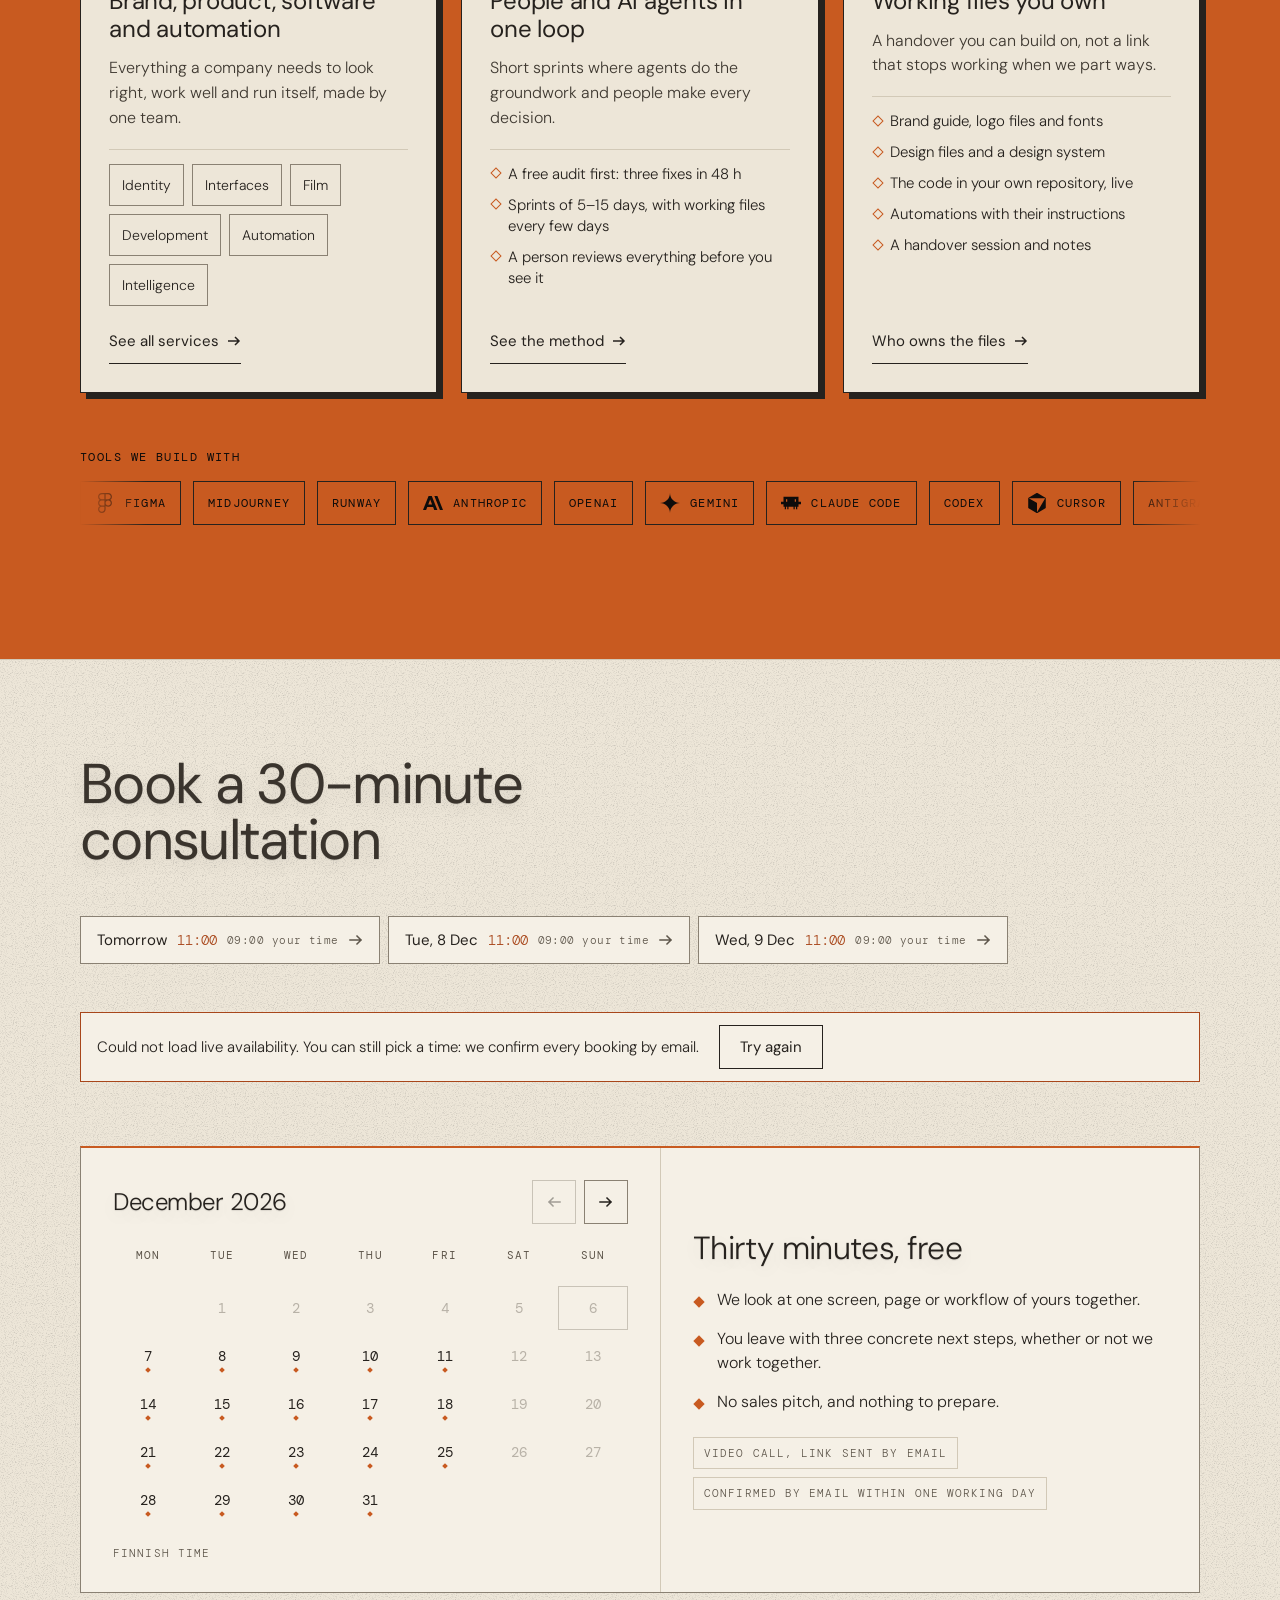
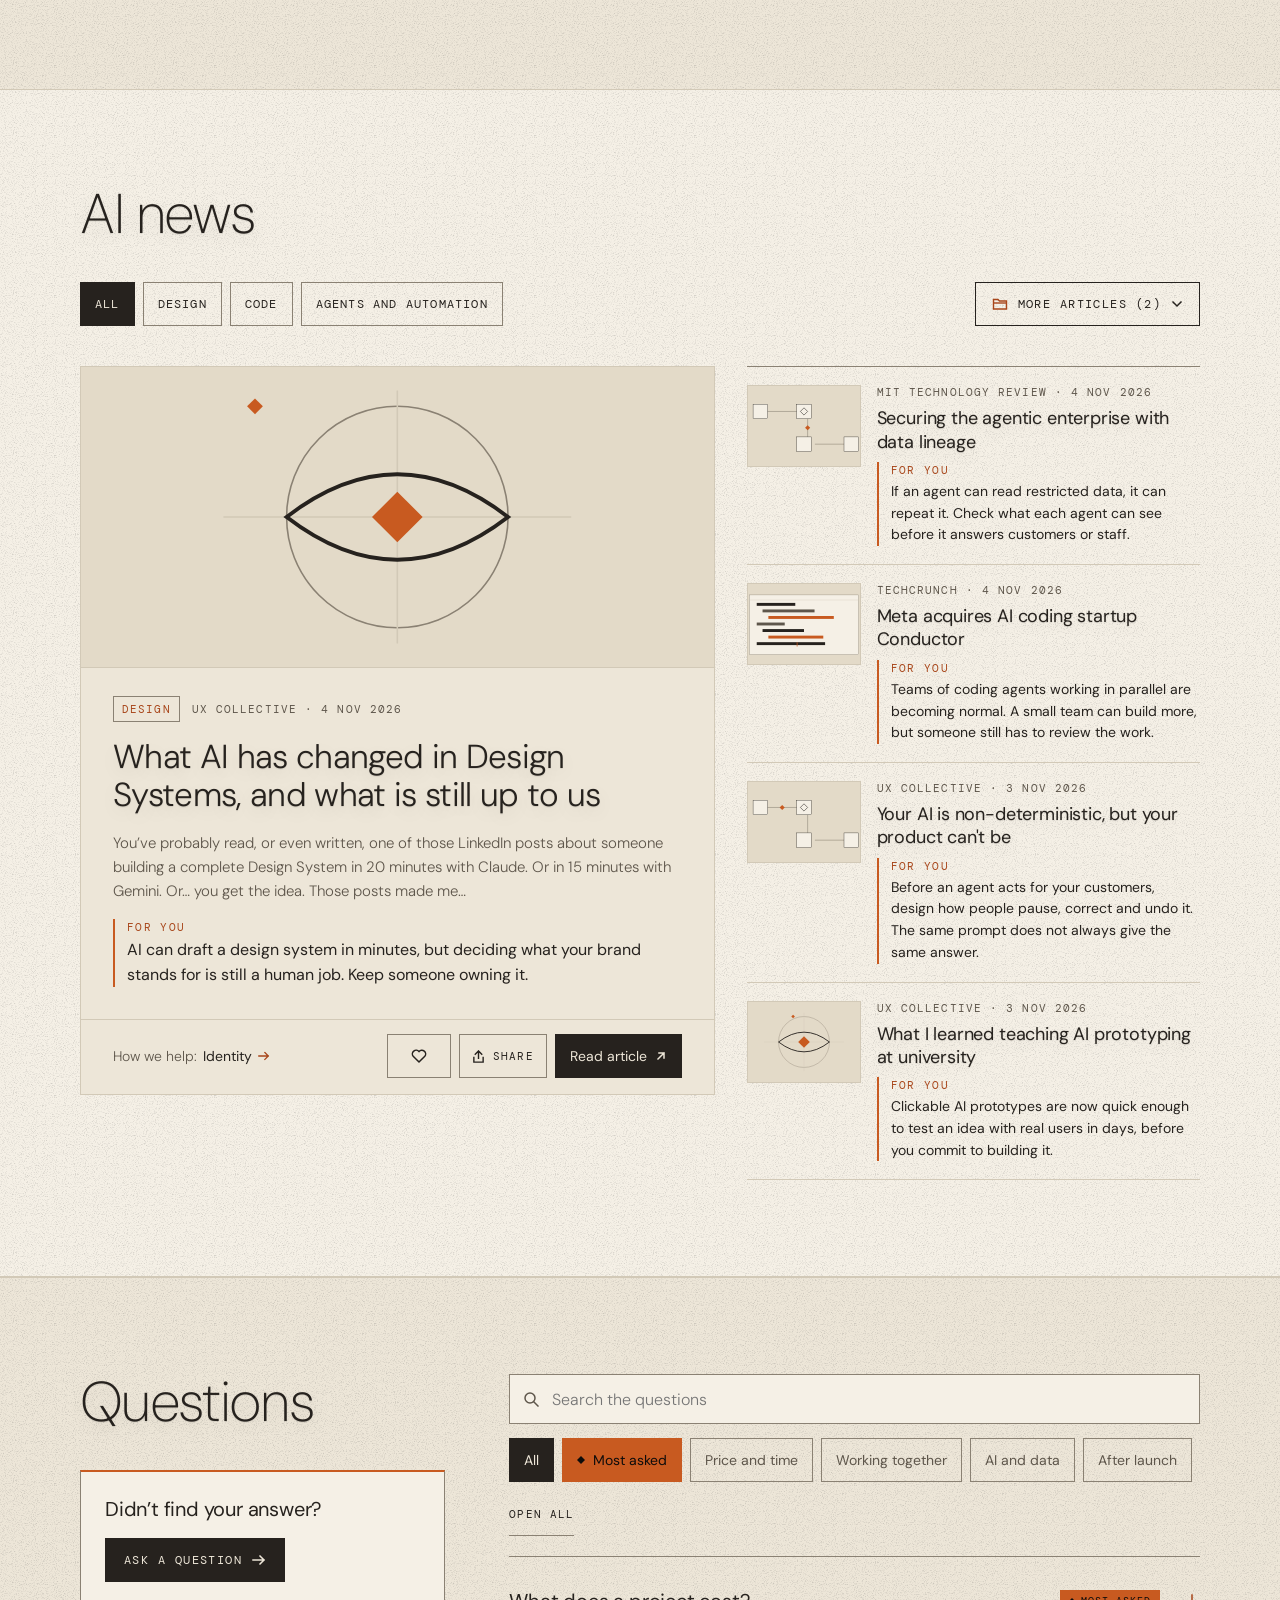
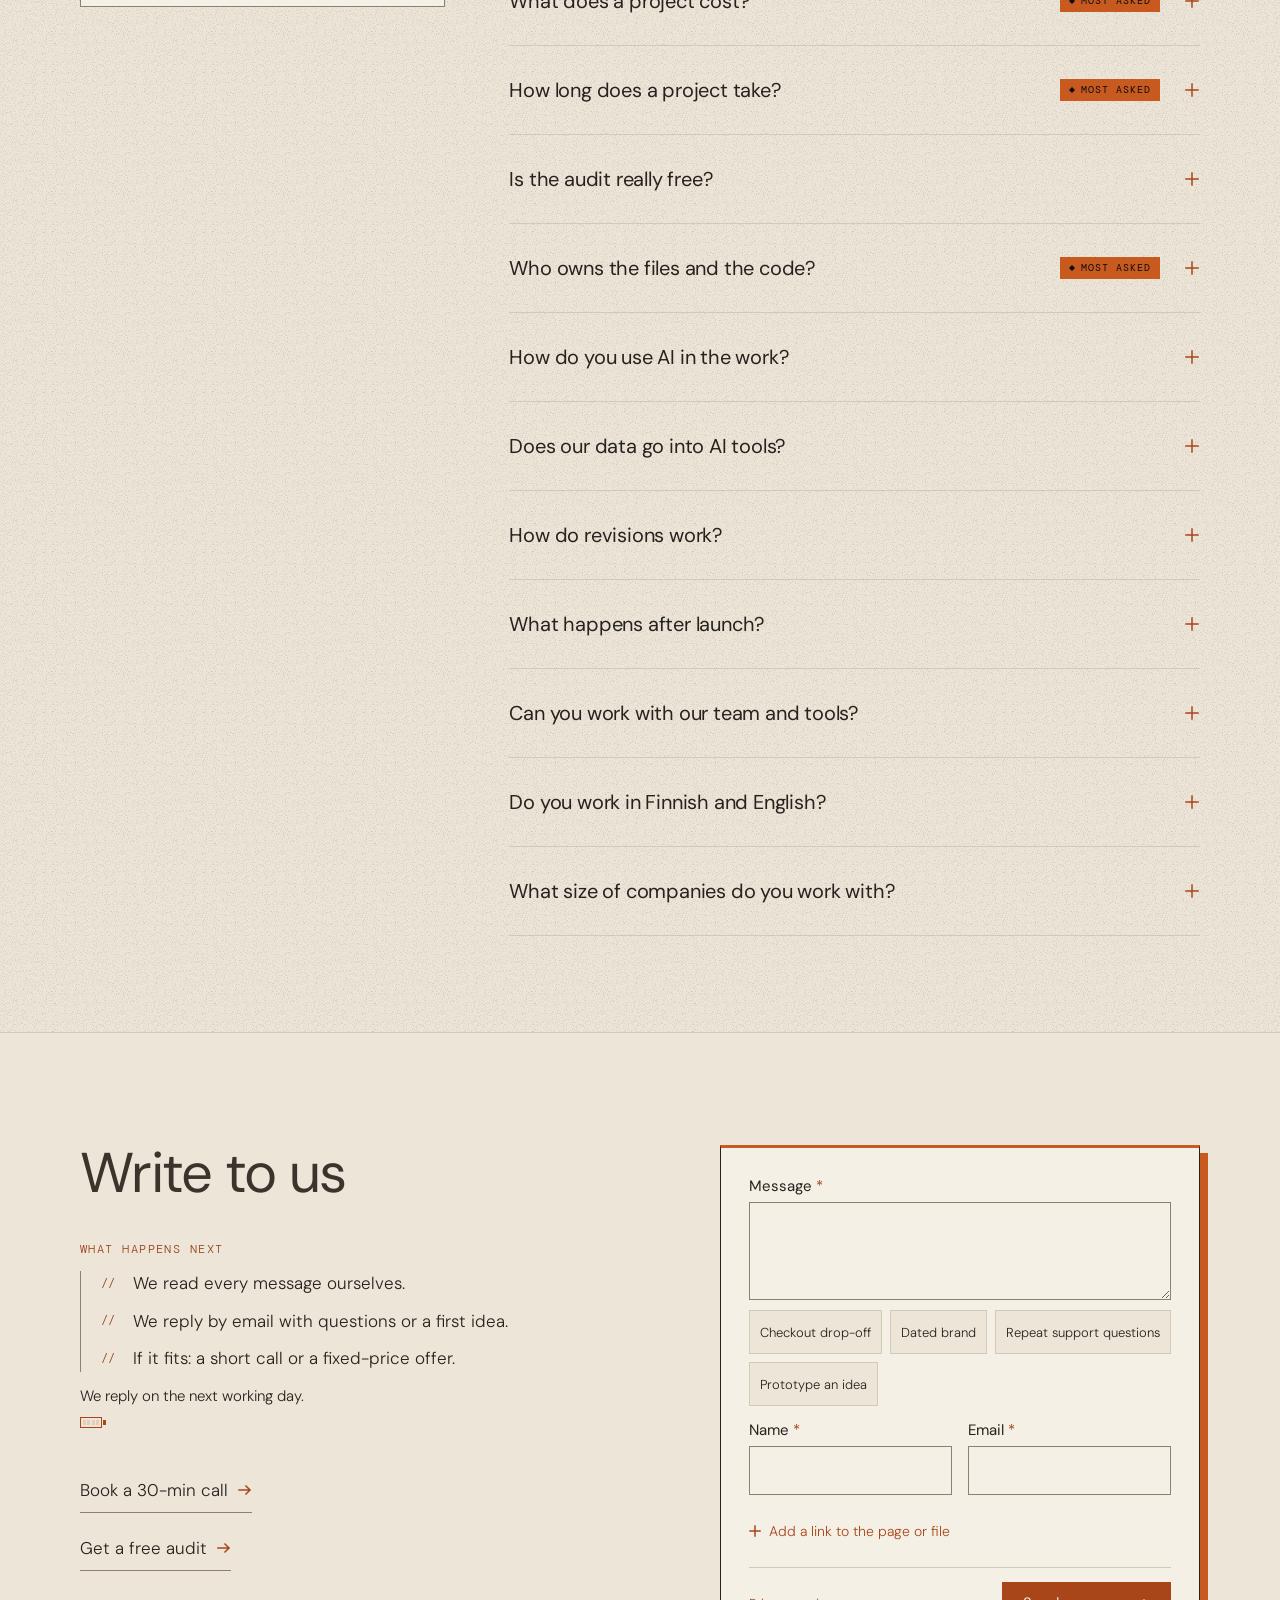
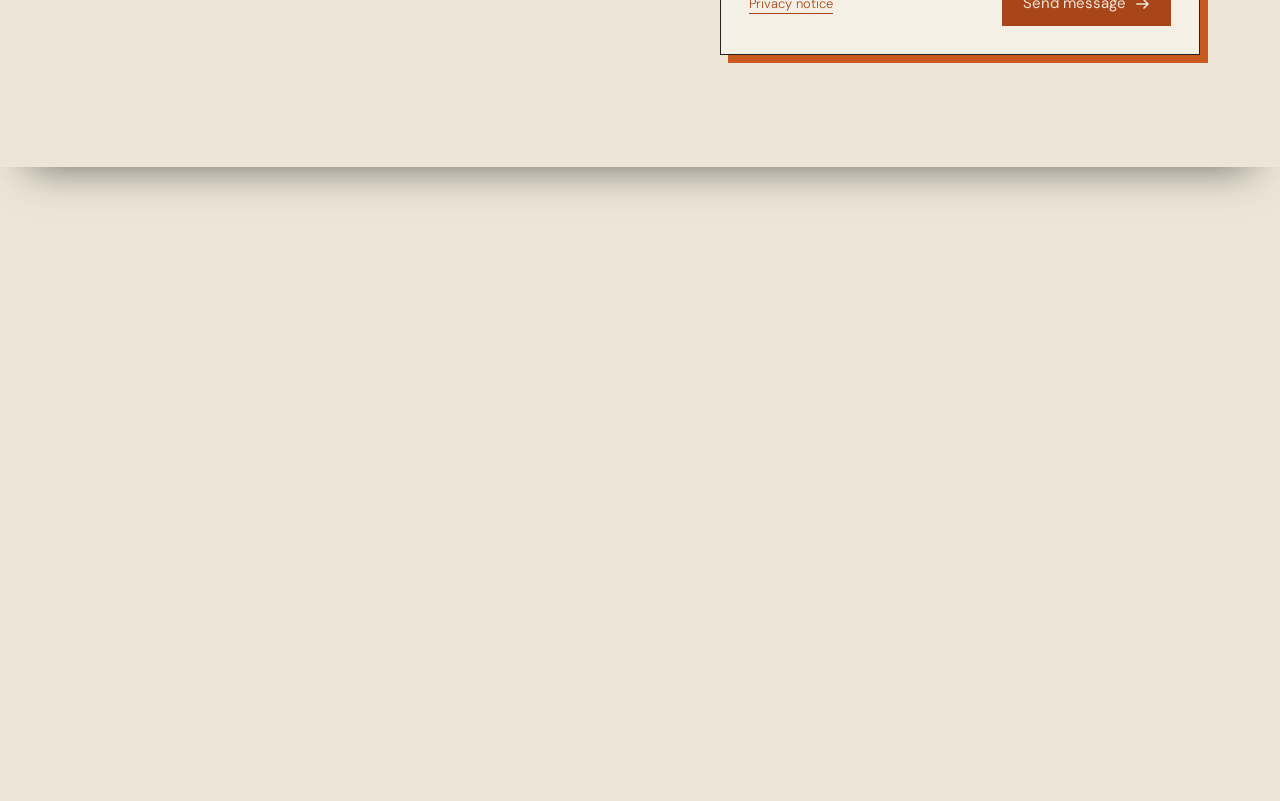
==== commit e4876fa8: "Launch details: value line, short titles, share images, icons, 404, cookie text - Hero sub-line is o" ====
--- a/index.html
+++ b/index.html
@@ -3,10 +3,14 @@
 <head>
 <meta charset="utf-8">
 <meta name="viewport" content="width=device-width, initial-scale=1">
-<title>formai — AI-native company</title>
-<meta name="description" content="formai is an AI-native design and technology company. Brand, product, software and automation for startups, studios and legacy brands, delivered in days.">
-<meta name="theme-color" content="#EDE6D8">
-<link rel="icon" type="image/svg+xml" href="assets/logos/formai-eye-mark-cream.svg">
+<title>formai – Design and AI development company in Finland</title>
+<meta name="description" content="Brand, websites, software and AI automation for growing companies, designed and built in days by a Finnish design and AI team. Start with a free audit.">
+<meta name="theme-color" content="#EDE6D8" media="(prefers-color-scheme: light)">
+<meta name="theme-color" content="#141210" media="(prefers-color-scheme: dark)">
+<link rel="icon" type="image/svg+xml" href="assets/icons/favicon.svg">
+<link rel="icon" type="image/png" sizes="48x48" href="assets/icons/favicon-48.png">
+<link rel="apple-touch-icon" href="assets/icons/apple-touch-icon.png">
+<link rel="manifest" href="assets/site.webmanifest">
 <link rel="preload" href="assets/fonts/DMSans-200.woff2" as="font" type="font/woff2" crossorigin>
 <link rel="preload" href="assets/fonts/DMSans-300.woff2" as="font" type="font/woff2" crossorigin>
 <link rel="preload" href="assets/fonts/DMMono-400.woff2" as="font" type="font/woff2" crossorigin>
@@ -36,7 +40,7 @@
     var dark = m !== 'light';
     document.documentElement.setAttribute('data-theme', dark ? 'dark' : 'light');
     // Browser bar / status bar colour from the first frame, so it never changes colour while loading.
-    var tc = document.querySelector('meta[name="theme-color"]'); if (tc) tc.setAttribute('content', dark ? '#141210' : '#EDE6D8');
+    document.querySelectorAll('meta[name="theme-color"]').forEach(function (tc) { tc.setAttribute('content', dark ? '#141210' : '#EDE6D8'); });
   } catch (e) {}
 })();
 </script>
@@ -552,7 +556,7 @@
 <div class="fm-tools fm-reveal">
 <span class="fm-tools-label" data-i18n="toolsLabel"></span>
 <div class="fm-tools-window">
-<ul class="fm-tools-track fm-tools-main" data-i18n-aria-label="toolsLabel"><li class="fm-tool" tabindex="0" data-tool="0" aria-describedby="fm-tools-cap"><svg width="20" height="20" viewBox="0 0 24 24" aria-hidden="true" focusable="false"><path d="M15.852 8.981h-4.588V0h4.588c2.476 0 4.49 2.014 4.49 4.49s-2.014 4.491-4.49 4.491zM12.735 7.51h3.117c1.665 0 3.019-1.355 3.019-3.019s-1.355-3.019-3.019-3.019h-3.117V7.51zm0 1.471H8.148c-2.476 0-4.49-2.014-4.49-4.49S5.672 0 8.148 0h4.588v8.981zm-4.587-7.51c-1.665 0-3.019 1.355-3.019 3.019s1.354 3.02 3.019 3.02h3.117V1.471H8.148zm4.587 15.019H8.148c-2.476 0-4.49-2.014-4.49-4.49s2.014-4.49 4.49-4.49h4.588v8.98zM8.148 8.981c-1.665 0-3.019 1.355-3.019 3.019s1.355 3.019 3.019 3.019h3.117V8.981H8.148zM8.172 24c-2.489 0-4.515-2.014-4.515-4.49s2.014-4.49 4.49-4.49h4.588v4.441c0 2.503-2.047 4.539-4.563 4.539zm-.024-7.51a3.023 3.023 0 0 0-3.019 3.019c0 1.665 1.365 3.019 3.044 3.019 1.705 0 3.093-1.376 3.093-3.068v-2.97H8.148zm7.704 0h-.098c-2.476 0-4.49-2.014-4.49-4.49s2.014-4.49 4.49-4.49h.098c2.476 0 4.49 2.014 4.49 4.49s-2.014 4.49-4.49 4.49zm-.097-7.509c-1.665 0-3.019 1.355-3.019 3.019s1.355 3.019 3.019 3.019h.098c1.665 0 3.019-1.355 3.019-3.019s-1.355-3.019-3.019-3.019h-.098z" style="fill: currentColor;"></path></svg><span>Figma</span></li><li class="fm-tool" tabindex="0" data-tool="1" aria-describedby="fm-tools-cap"><span>Midjourney</span></li><li class="fm-tool" tabindex="0" data-tool="2" aria-describedby="fm-tools-cap"><span>Runway</span></li><li class="fm-tool" tabindex="0" data-tool="3" aria-describedby="fm-tools-cap"><svg width="20" height="20" viewBox="0 0 24 24" aria-hidden="true" focusable="false"><path d="M17.3041 3.541h-3.6718l6.696 16.918H24Zm-10.6082 0L0 20.459h3.7442l1.3693-3.5527h7.0052l1.3693 3.5528h3.7442L10.5363 3.5409Zm-.3712 10.2232 2.2914-5.9456 2.2914 5.9456Z" style="fill: currentColor;"></path></svg><span>Anthropic</span></li><li class="fm-tool" tabindex="0" data-tool="4" aria-describedby="fm-tools-cap"><span>OpenAI</span></li><li class="fm-tool" tabindex="0" data-tool="5" aria-describedby="fm-tools-cap"><svg width="20" height="20" viewBox="0 0 24 24" aria-hidden="true" focusable="false"><path d="M11.04 19.32Q12 21.51 12 24q0-2.49.93-4.68.96-2.19 2.58-3.81t3.81-2.55Q21.51 12 24 12q-2.49 0-4.68-.93a12.3 12.3 0 0 1-3.81-2.58 12.3 12.3 0 0 1-2.58-3.81Q12 2.49 12 0q0 2.49-.96 4.68-.93 2.19-2.55 3.81a12.3 12.3 0 0 1-3.81 2.58Q2.49 12 0 12q2.49 0 4.68.96 2.19.93 3.81 2.55t2.55 3.81" style="fill: currentColor;"></path></svg><span>Gemini</span></li><li class="fm-tool" tabindex="0" data-tool="6" aria-describedby="fm-tools-cap"><svg width="20" height="20" viewBox="0 0 24 24" aria-hidden="true" focusable="false"><path d="M21 10.5h3v3h-3v3h-1.5v3H18v-3h-1.5v3H15v-3H9v3H7.5v-3H6v3H4.5v-3H3v-3H0v-3h3v-6h18Zm-15 0h1.5v-3H6Zm10.5 0H18v-3h-1.5z" style="fill: currentColor;"></path></svg><span>Claude Code</span></li><li class="fm-tool" tabindex="0" data-tool="7" aria-describedby="fm-tools-cap"><span>Codex</span></li><li class="fm-tool" tabindex="0" data-tool="8" aria-describedby="fm-tools-cap"><svg width="20" height="20" viewBox="0 0 24 24" aria-hidden="true" focusable="false"><path d="M11.503.131 1.891 5.678a.84.84 0 0 0-.42.726v11.188c0 .3.162.575.42.724l9.609 5.55a1 1 0 0 0 .998 0l9.61-5.55a.84.84 0 0 0 .42-.724V6.404a.84.84 0 0 0-.42-.726L12.497.131a1.01 1.01 0 0 0-.996 0M2.657 6.338h18.55c.263 0 .43.287.297.515L12.23 22.918c-.062.107-.229.064-.229-.06V12.335a.59.59 0 0 0-.295-.51l-9.11-5.257c-.109-.063-.064-.23.061-.23" style="fill: currentColor;"></path></svg><span>Cursor</span></li><li class="fm-tool" tabindex="0" data-tool="9" aria-describedby="fm-tools-cap"><span>Antigravity</span></li><li class="fm-tool" tabindex="0" data-tool="10" aria-describedby="fm-tools-cap"><svg width="20" height="20" viewBox="0 0 24 24" aria-hidden="true" focusable="false"><path d="M21.4737 5.6842c-1.1772 0-2.1663.8051-2.4468 1.8947h-2.8955c-1.235 0-2.289.893-2.492 2.111l-.1038.623a1.263 1.263 0 0 1-1.246 1.0555H11.289c-.2805-1.0896-1.2696-1.8947-2.4468-1.8947s-2.1663.8051-2.4467 1.8947H4.973c-.2805-1.0896-1.2696-1.8947-2.4468-1.8947C1.1311 9.4737 0 10.6047 0 12s1.131 2.5263 2.5263 2.5263c1.1772 0 2.1663-.8051 2.4468-1.8947h1.4223c.2804 1.0896 1.2696 1.8947 2.4467 1.8947 1.1772 0 2.1663-.8051 2.4468-1.8947h1.0008a1.263 1.263 0 0 1 1.2459 1.0555l.1038.623c.203 1.218 1.257 2.111 2.492 2.111h.3692c.2804 1.0895 1.2696 1.8947 2.4468 1.8947 1.3952 0 2.5263-1.131 2.5263-2.5263s-1.131-2.5263-2.5263-2.5263c-1.1772 0-2.1664.805-2.4468 1.8947h-.3692a1.263 1.263 0 0 1-1.246-1.0555l-.1037-.623A2.52 2.52 0 0 0 13.9607 12a2.52 2.52 0 0 0 .821-1.4794l.1038-.623a1.263 1.263 0 0 1 1.2459-1.0555h2.8955c.2805 1.0896 1.2696 1.8947 2.4468 1.8947 1.3952 0 2.5263-1.131 2.5263-2.5263s-1.131-2.5263-2.5263-2.5263m0 1.2632a1.263 1.263 0 0 1 1.2631 1.2631 1.263 1.263 0 0 1-1.2631 1.2632 1.263 1.263 0 0 1-1.2632-1.2632 1.263 1.263 0 0 1 1.2632-1.2631M2.5263 10.7368A1.263 1.263 0 0 1 3.7895 12a1.263 1.263 0 0 1-1.2632 1.2632A1.263 1.263 0 0 1 1.2632 12a1.263 1.263 0 0 1 1.2631-1.2632m6.3158 0A1.263 1.263 0 0 1 10.1053 12a1.263 1.263 0 0 1-1.2632 1.2632A1.263 1.263 0 0 1 7.579 12a1.263 1.263 0 0 1 1.2632-1.2632m10.1053 3.7895a1.263 1.263 0 0 1 1.2631 1.2632 1.263 1.263 0 0 1-1.2631 1.2631 1.263 1.263 0 0 1-1.2632-1.2631 1.263 1.263 0 0 1 1.2632-1.2632" style="fill: currentColor;"></path></svg><span>n8n</span></li><li class="fm-tool" tabindex="0" data-tool="11" aria-describedby="fm-tools-cap"><svg width="20" height="20" viewBox="0 0 24 24" aria-hidden="true" focusable="false"><path d="M12 .297c-6.63 0-12 5.373-12 12 0 5.303 3.438 9.8 8.205 11.385.6.113.82-.258.82-.577 0-.285-.01-1.04-.015-2.04-3.338.724-4.042-1.61-4.042-1.61C4.422 18.07 3.633 17.7 3.633 17.7c-1.087-.744.084-.729.084-.729 1.205.084 1.838 1.236 1.838 1.236 1.07 1.835 2.809 1.305 3.495.998.108-.776.417-1.305.76-1.605-2.665-.3-5.466-1.332-5.466-5.93 0-1.31.465-2.38 1.235-3.22-.135-.303-.54-1.523.105-3.176 0 0 1.005-.322 3.3 1.23.96-.267 1.98-.399 3-.405 1.02.006 2.04.138 3 .405 2.28-1.552 3.285-1.23 3.285-1.23.645 1.653.24 2.873.12 3.176.765.84 1.23 1.91 1.23 3.22 0 4.61-2.805 5.625-5.475 5.92.42.36.81 1.096.81 2.22 0 1.606-.015 2.896-.015 3.286 0 .315.21.69.825.57C20.565 22.092 24 17.592 24 12.297c0-6.627-5.373-12-12-12" style="fill: currentColor;"></path></svg><span>GitHub</span></li><li class="fm-tool" tabindex="0" data-tool="12" aria-describedby="fm-tools-cap"><svg width="20" height="20" viewBox="0 0 24 24" aria-hidden="true" focusable="false"><path d="m12 1.608 12 20.784H0Z" style="fill: currentColor;"></path></svg><span>Vercel</span></li><li class="fm-tool" tabindex="0" data-tool="13" aria-describedby="fm-tools-cap"><svg width="20" height="20" viewBox="0 0 24 24" aria-hidden="true" focusable="false"><path d="M11.9 1.036c-.015-.986-1.26-1.41-1.874-.637L.764 12.05C-.33 13.427.65 15.455 2.409 15.455h9.579l.113 7.51c.014.985 1.259 1.408 1.873.636l9.262-11.653c1.093-1.375.113-3.403-1.645-3.403h-9.642z" style="fill: currentColor;"></path></svg><span>Supabase</span></li><li class="fm-tool" tabindex="0" data-tool="14" aria-describedby="fm-tools-cap"><svg width="20" height="20" viewBox="0 0 24 24" aria-hidden="true" focusable="false"><path d="M16.5088 16.8447c.1475-.5068.0908-.9707-.1553-1.3154-.2246-.3164-.6045-.499-1.0615-.5205l-8.6592-.1123a.1559.1559 0 0 1-.1333-.0713c-.0283-.042-.0351-.0986-.021-.1553.0278-.084.1123-.1484.2036-.1562l8.7359-.1123c1.0351-.0489 2.1601-.8868 2.5537-1.9136l.499-1.3013c.0215-.0561.0293-.1128.0147-.168-.5625-2.5463-2.835-4.4453-5.5499-4.4453-2.5039 0-4.6284 1.6177-5.3876 3.8614-.4927-.3658-1.1187-.5625-1.794-.499-1.2026.119-2.1665 1.083-2.2861 2.2856-.0283.31-.0069.6128.0635.894C1.5683 13.171 0 14.7754 0 16.752c0 .1748.0142.3515.0352.5273.0141.083.0844.1475.1689.1475h15.9814c.0909 0 .1758-.0645.2032-.1553l.12-.4268zm2.7568-5.5634c-.0771 0-.1611 0-.2383.0112-.0566 0-.1054.0415-.127.0976l-.3378 1.1744c-.1475.5068-.0918.9707.1543 1.3164.2256.3164.6055.498 1.0625.5195l1.8437.1133c.0557 0 .1055.0263.1329.0703.0283.043.0351.1074.0214.1562-.0283.084-.1132.1485-.204.1553l-1.921.1123c-1.041.0488-2.1582.8867-2.5527 1.914l-.1406.3585c-.0283.0713.0215.1416.0986.1416h6.5977c.0771 0 .1474-.0489.169-.126.1122-.4082.1757-.837.1757-1.2803 0-2.6025-2.125-4.727-4.7344-4.727" style="fill: currentColor;"></path></svg><span>Cloudflare</span></li></ul>
+<ul class="fm-tools-track fm-tools-main" data-i18n-aria-label="toolsLabel"><li class="fm-tool" data-tool="0"><svg width="20" height="20" viewBox="0 0 24 24" aria-hidden="true" focusable="false"><path d="M15.852 8.981h-4.588V0h4.588c2.476 0 4.49 2.014 4.49 4.49s-2.014 4.491-4.49 4.491zM12.735 7.51h3.117c1.665 0 3.019-1.355 3.019-3.019s-1.355-3.019-3.019-3.019h-3.117V7.51zm0 1.471H8.148c-2.476 0-4.49-2.014-4.49-4.49S5.672 0 8.148 0h4.588v8.981zm-4.587-7.51c-1.665 0-3.019 1.355-3.019 3.019s1.354 3.02 3.019 3.02h3.117V1.471H8.148zm4.587 15.019H8.148c-2.476 0-4.49-2.014-4.49-4.49s2.014-4.49 4.49-4.49h4.588v8.98zM8.148 8.981c-1.665 0-3.019 1.355-3.019 3.019s1.355 3.019 3.019 3.019h3.117V8.981H8.148zM8.172 24c-2.489 0-4.515-2.014-4.515-4.49s2.014-4.49 4.49-4.49h4.588v4.441c0 2.503-2.047 4.539-4.563 4.539zm-.024-7.51a3.023 3.023 0 0 0-3.019 3.019c0 1.665 1.365 3.019 3.044 3.019 1.705 0 3.093-1.376 3.093-3.068v-2.97H8.148zm7.704 0h-.098c-2.476 0-4.49-2.014-4.49-4.49s2.014-4.49 4.49-4.49h.098c2.476 0 4.49 2.014 4.49 4.49s-2.014 4.49-4.49 4.49zm-.097-7.509c-1.665 0-3.019 1.355-3.019 3.019s1.355 3.019 3.019 3.019h.098c1.665 0 3.019-1.355 3.019-3.019s-1.355-3.019-3.019-3.019h-.098z" style="fill: currentColor;"></path></svg><span>Figma</span></li><li class="fm-tool" data-tool="1"><span>Midjourney</span></li><li class="fm-tool" data-tool="2"><span>Runway</span></li><li class="fm-tool" data-tool="3"><svg width="20" height="20" viewBox="0 0 24 24" aria-hidden="true" focusable="false"><path d="M17.3041 3.541h-3.6718l6.696 16.918H24Zm-10.6082 0L0 20.459h3.7442l1.3693-3.5527h7.0052l1.3693 3.5528h3.7442L10.5363 3.5409Zm-.3712 10.2232 2.2914-5.9456 2.2914 5.9456Z" style="fill: currentColor;"></path></svg><span>Anthropic</span></li><li class="fm-tool" data-tool="4"><span>OpenAI</span></li><li class="fm-tool" data-tool="5"><svg width="20" height="20" viewBox="0 0 24 24" aria-hidden="true" focusable="false"><path d="M11.04 19.32Q12 21.51 12 24q0-2.49.93-4.68.96-2.19 2.58-3.81t3.81-2.55Q21.51 12 24 12q-2.49 0-4.68-.93a12.3 12.3 0 0 1-3.81-2.58 12.3 12.3 0 0 1-2.58-3.81Q12 2.49 12 0q0 2.49-.96 4.68-.93 2.19-2.55 3.81a12.3 12.3 0 0 1-3.81 2.58Q2.49 12 0 12q2.49 0 4.68.96 2.19.93 3.81 2.55t2.55 3.81" style="fill: currentColor;"></path></svg><span>Gemini</span></li><li class="fm-tool" data-tool="6"><svg width="20" height="20" viewBox="0 0 24 24" aria-hidden="true" focusable="false"><path d="M21 10.5h3v3h-3v3h-1.5v3H18v-3h-1.5v3H15v-3H9v3H7.5v-3H6v3H4.5v-3H3v-3H0v-3h3v-6h18Zm-15 0h1.5v-3H6Zm10.5 0H18v-3h-1.5z" style="fill: currentColor;"></path></svg><span>Claude Code</span></li><li class="fm-tool" data-tool="7"><span>Codex</span></li><li class="fm-tool" data-tool="8"><svg width="20" height="20" viewBox="0 0 24 24" aria-hidden="true" focusable="false"><path d="M11.503.131 1.891 5.678a.84.84 0 0 0-.42.726v11.188c0 .3.162.575.42.724l9.609 5.55a1 1 0 0 0 .998 0l9.61-5.55a.84.84 0 0 0 .42-.724V6.404a.84.84 0 0 0-.42-.726L12.497.131a1.01 1.01 0 0 0-.996 0M2.657 6.338h18.55c.263 0 .43.287.297.515L12.23 22.918c-.062.107-.229.064-.229-.06V12.335a.59.59 0 0 0-.295-.51l-9.11-5.257c-.109-.063-.064-.23.061-.23" style="fill: currentColor;"></path></svg><span>Cursor</span></li><li class="fm-tool" data-tool="9"><span>Antigravity</span></li><li class="fm-tool" data-tool="10"><svg width="20" height="20" viewBox="0 0 24 24" aria-hidden="true" focusable="false"><path d="M21.4737 5.6842c-1.1772 0-2.1663.8051-2.4468 1.8947h-2.8955c-1.235 0-2.289.893-2.492 2.111l-.1038.623a1.263 1.263 0 0 1-1.246 1.0555H11.289c-.2805-1.0896-1.2696-1.8947-2.4468-1.8947s-2.1663.8051-2.4467 1.8947H4.973c-.2805-1.0896-1.2696-1.8947-2.4468-1.8947C1.1311 9.4737 0 10.6047 0 12s1.131 2.5263 2.5263 2.5263c1.1772 0 2.1663-.8051 2.4468-1.8947h1.4223c.2804 1.0896 1.2696 1.8947 2.4467 1.8947 1.1772 0 2.1663-.8051 2.4468-1.8947h1.0008a1.263 1.263 0 0 1 1.2459 1.0555l.1038.623c.203 1.218 1.257 2.111 2.492 2.111h.3692c.2804 1.0895 1.2696 1.8947 2.4468 1.8947 1.3952 0 2.5263-1.131 2.5263-2.5263s-1.131-2.5263-2.5263-2.5263c-1.1772 0-2.1664.805-2.4468 1.8947h-.3692a1.263 1.263 0 0 1-1.246-1.0555l-.1037-.623A2.52 2.52 0 0 0 13.9607 12a2.52 2.52 0 0 0 .821-1.4794l.1038-.623a1.263 1.263 0 0 1 1.2459-1.0555h2.8955c.2805 1.0896 1.2696 1.8947 2.4468 1.8947 1.3952 0 2.5263-1.131 2.5263-2.5263s-1.131-2.5263-2.5263-2.5263m0 1.2632a1.263 1.263 0 0 1 1.2631 1.2631 1.263 1.263 0 0 1-1.2631 1.2632 1.263 1.263 0 0 1-1.2632-1.2632 1.263 1.263 0 0 1 1.2632-1.2631M2.5263 10.7368A1.263 1.263 0 0 1 3.7895 12a1.263 1.263 0 0 1-1.2632 1.2632A1.263 1.263 0 0 1 1.2632 12a1.263 1.263 0 0 1 1.2631-1.2632m6.3158 0A1.263 1.263 0 0 1 10.1053 12a1.263 1.263 0 0 1-1.2632 1.2632A1.263 1.263 0 0 1 7.579 12a1.263 1.263 0 0 1 1.2632-1.2632m10.1053 3.7895a1.263 1.263 0 0 1 1.2631 1.2632 1.263 1.263 0 0 1-1.2631 1.2631 1.263 1.263 0 0 1-1.2632-1.2631 1.263 1.263 0 0 1 1.2632-1.2632" style="fill: currentColor;"></path></svg><span>n8n</span></li><li class="fm-tool" data-tool="11"><svg width="20" height="20" viewBox="0 0 24 24" aria-hidden="true" focusable="false"><path d="M12 .297c-6.63 0-12 5.373-12 12 0 5.303 3.438 9.8 8.205 11.385.6.113.82-.258.82-.577 0-.285-.01-1.04-.015-2.04-3.338.724-4.042-1.61-4.042-1.61C4.422 18.07 3.633 17.7 3.633 17.7c-1.087-.744.084-.729.084-.729 1.205.084 1.838 1.236 1.838 1.236 1.07 1.835 2.809 1.305 3.495.998.108-.776.417-1.305.76-1.605-2.665-.3-5.466-1.332-5.466-5.93 0-1.31.465-2.38 1.235-3.22-.135-.303-.54-1.523.105-3.176 0 0 1.005-.322 3.3 1.23.96-.267 1.98-.399 3-.405 1.02.006 2.04.138 3 .405 2.28-1.552 3.285-1.23 3.285-1.23.645 1.653.24 2.873.12 3.176.765.84 1.23 1.91 1.23 3.22 0 4.61-2.805 5.625-5.475 5.92.42.36.81 1.096.81 2.22 0 1.606-.015 2.896-.015 3.286 0 .315.21.69.825.57C20.565 22.092 24 17.592 24 12.297c0-6.627-5.373-12-12-12" style="fill: currentColor;"></path></svg><span>GitHub</span></li><li class="fm-tool" data-tool="12"><svg width="20" height="20" viewBox="0 0 24 24" aria-hidden="true" focusable="false"><path d="m12 1.608 12 20.784H0Z" style="fill: currentColor;"></path></svg><span>Vercel</span></li><li class="fm-tool" data-tool="13"><svg width="20" height="20" viewBox="0 0 24 24" aria-hidden="true" focusable="false"><path d="M11.9 1.036c-.015-.986-1.26-1.41-1.874-.637L.764 12.05C-.33 13.427.65 15.455 2.409 15.455h9.579l.113 7.51c.014.985 1.259 1.408 1.873.636l9.262-11.653c1.093-1.375.113-3.403-1.645-3.403h-9.642z" style="fill: currentColor;"></path></svg><span>Supabase</span></li><li class="fm-tool" data-tool="14"><svg width="20" height="20" viewBox="0 0 24 24" aria-hidden="true" focusable="false"><path d="M16.5088 16.8447c.1475-.5068.0908-.9707-.1553-1.3154-.2246-.3164-.6045-.499-1.0615-.5205l-8.6592-.1123a.1559.1559 0 0 1-.1333-.0713c-.0283-.042-.0351-.0986-.021-.1553.0278-.084.1123-.1484.2036-.1562l8.7359-.1123c1.0351-.0489 2.1601-.8868 2.5537-1.9136l.499-1.3013c.0215-.0561.0293-.1128.0147-.168-.5625-2.5463-2.835-4.4453-5.5499-4.4453-2.5039 0-4.6284 1.6177-5.3876 3.8614-.4927-.3658-1.1187-.5625-1.794-.499-1.2026.119-2.1665 1.083-2.2861 2.2856-.0283.31-.0069.6128.0635.894C1.5683 13.171 0 14.7754 0 16.752c0 .1748.0142.3515.0352.5273.0141.083.0844.1475.1689.1475h15.9814c.0909 0 .1758-.0645.2032-.1553l.12-.4268zm2.7568-5.5634c-.0771 0-.1611 0-.2383.0112-.0566 0-.1054.0415-.127.0976l-.3378 1.1744c-.1475.5068-.0918.9707.1543 1.3164.2256.3164.6055.498 1.0625.5195l1.8437.1133c.0557 0 .1055.0263.1329.0703.0283.043.0351.1074.0214.1562-.0283.084-.1132.1485-.204.1553l-1.921.1123c-1.041.0488-2.1582.8867-2.5527 1.914l-.1406.3585c-.0283.0713.0215.1416.0986.1416h6.5977c.0771 0 .1474-.0489.169-.126.1122-.4082.1757-.837.1757-1.2803 0-2.6025-2.125-4.727-4.7344-4.727" style="fill: currentColor;"></path></svg><span>Cloudflare</span></li></ul>
 <ul class="fm-tools-track" aria-hidden="true"><li class="fm-tool"><svg width="20" height="20" viewBox="0 0 24 24" aria-hidden="true" focusable="false"><path d="M15.852 8.981h-4.588V0h4.588c2.476 0 4.49 2.014 4.49 4.49s-2.014 4.491-4.49 4.491zM12.735 7.51h3.117c1.665 0 3.019-1.355 3.019-3.019s-1.355-3.019-3.019-3.019h-3.117V7.51zm0 1.471H8.148c-2.476 0-4.49-2.014-4.49-4.49S5.672 0 8.148 0h4.588v8.981zm-4.587-7.51c-1.665 0-3.019 1.355-3.019 3.019s1.354 3.02 3.019 3.02h3.117V1.471H8.148zm4.587 15.019H8.148c-2.476 0-4.49-2.014-4.49-4.49s2.014-4.49 4.49-4.49h4.588v8.98zM8.148 8.981c-1.665 0-3.019 1.355-3.019 3.019s1.355 3.019 3.019 3.019h3.117V8.981H8.148zM8.172 24c-2.489 0-4.515-2.014-4.515-4.49s2.014-4.49 4.49-4.49h4.588v4.441c0 2.503-2.047 4.539-4.563 4.539zm-.024-7.51a3.023 3.023 0 0 0-3.019 3.019c0 1.665 1.365 3.019 3.044 3.019 1.705 0 3.093-1.376 3.093-3.068v-2.97H8.148zm7.704 0h-.098c-2.476 0-4.49-2.014-4.49-4.49s2.014-4.49 4.49-4.49h.098c2.476 0 4.49 2.014 4.49 4.49s-2.014 4.49-4.49 4.49zm-.097-7.509c-1.665 0-3.019 1.355-3.019 3.019s1.355 3.019 3.019 3.019h.098c1.665 0 3.019-1.355 3.019-3.019s-1.355-3.019-3.019-3.019h-.098z" style="fill: currentColor;"></path></svg><span>Figma</span></li><li class="fm-tool"><span>Midjourney</span></li><li class="fm-tool"><span>Runway</span></li><li class="fm-tool"><svg width="20" height="20" viewBox="0 0 24 24" aria-hidden="true" focusable="false"><path d="M17.3041 3.541h-3.6718l6.696 16.918H24Zm-10.6082 0L0 20.459h3.7442l1.3693-3.5527h7.0052l1.3693 3.5528h3.7442L10.5363 3.5409Zm-.3712 10.2232 2.2914-5.9456 2.2914 5.9456Z" style="fill: currentColor;"></path></svg><span>Anthropic</span></li><li class="fm-tool"><span>OpenAI</span></li><li class="fm-tool"><svg width="20" height="20" viewBox="0 0 24 24" aria-hidden="true" focusable="false"><path d="M11.04 19.32Q12 21.51 12 24q0-2.49.93-4.68.96-2.19 2.58-3.81t3.81-2.55Q21.51 12 24 12q-2.49 0-4.68-.93a12.3 12.3 0 0 1-3.81-2.58 12.3 12.3 0 0 1-2.58-3.81Q12 2.49 12 0q0 2.49-.96 4.68-.93 2.19-2.55 3.81a12.3 12.3 0 0 1-3.81 2.58Q2.49 12 0 12q2.49 0 4.68.96 2.19.93 3.81 2.55t2.55 3.81" style="fill: currentColor;"></path></svg><span>Gemini</span></li><li class="fm-tool"><svg width="20" height="20" viewBox="0 0 24 24" aria-hidden="true" focusable="false"><path d="M21 10.5h3v3h-3v3h-1.5v3H18v-3h-1.5v3H15v-3H9v3H7.5v-3H6v3H4.5v-3H3v-3H0v-3h3v-6h18Zm-15 0h1.5v-3H6Zm10.5 0H18v-3h-1.5z" style="fill: currentColor;"></path></svg><span>Claude Code</span></li><li class="fm-tool"><span>Codex</span></li><li class="fm-tool"><svg width="20" height="20" viewBox="0 0 24 24" aria-hidden="true" focusable="false"><path d="M11.503.131 1.891 5.678a.84.84 0 0 0-.42.726v11.188c0 .3.162.575.42.724l9.609 5.55a1 1 0 0 0 .998 0l9.61-5.55a.84.84 0 0 0 .42-.724V6.404a.84.84 0 0 0-.42-.726L12.497.131a1.01 1.01 0 0 0-.996 0M2.657 6.338h18.55c.263 0 .43.287.297.515L12.23 22.918c-.062.107-.229.064-.229-.06V12.335a.59.59 0 0 0-.295-.51l-9.11-5.257c-.109-.063-.064-.23.061-.23" style="fill: currentColor;"></path></svg><span>Cursor</span></li><li class="fm-tool"><span>Antigravity</span></li><li class="fm-tool"><svg width="20" height="20" viewBox="0 0 24 24" aria-hidden="true" focusable="false"><path d="M21.4737 5.6842c-1.1772 0-2.1663.8051-2.4468 1.8947h-2.8955c-1.235 0-2.289.893-2.492 2.111l-.1038.623a1.263 1.263 0 0 1-1.246 1.0555H11.289c-.2805-1.0896-1.2696-1.8947-2.4468-1.8947s-2.1663.8051-2.4467 1.8947H4.973c-.2805-1.0896-1.2696-1.8947-2.4468-1.8947C1.1311 9.4737 0 10.6047 0 12s1.131 2.5263 2.5263 2.5263c1.1772 0 2.1663-.8051 2.4468-1.8947h1.4223c.2804 1.0896 1.2696 1.8947 2.4467 1.8947 1.1772 0 2.1663-.8051 2.4468-1.8947h1.0008a1.263 1.263 0 0 1 1.2459 1.0555l.1038.623c.203 1.218 1.257 2.111 2.492 2.111h.3692c.2804 1.0895 1.2696 1.8947 2.4468 1.8947 1.3952 0 2.5263-1.131 2.5263-2.5263s-1.131-2.5263-2.5263-2.5263c-1.1772 0-2.1664.805-2.4468 1.8947h-.3692a1.263 1.263 0 0 1-1.246-1.0555l-.1037-.623A2.52 2.52 0 0 0 13.9607 12a2.52 2.52 0 0 0 .821-1.4794l.1038-.623a1.263 1.263 0 0 1 1.2459-1.0555h2.8955c.2805 1.0896 1.2696 1.8947 2.4468 1.8947 1.3952 0 2.5263-1.131 2.5263-2.5263s-1.131-2.5263-2.5263-2.5263m0 1.2632a1.263 1.263 0 0 1 1.2631 1.2631 1.263 1.263 0 0 1-1.2631 1.2632 1.263 1.263 0 0 1-1.2632-1.2632 1.263 1.263 0 0 1 1.2632-1.2631M2.5263 10.7368A1.263 1.263 0 0 1 3.7895 12a1.263 1.263 0 0 1-1.2632 1.2632A1.263 1.263 0 0 1 1.2632 12a1.263 1.263 0 0 1 1.2631-1.2632m6.3158 0A1.263 1.263 0 0 1 10.1053 12a1.263 1.263 0 0 1-1.2632 1.2632A1.263 1.263 0 0 1 7.579 12a1.263 1.263 0 0 1 1.2632-1.2632m10.1053 3.7895a1.263 1.263 0 0 1 1.2631 1.2632 1.263 1.263 0 0 1-1.2631 1.2631 1.263 1.263 0 0 1-1.2632-1.2631 1.263 1.263 0 0 1 1.2632-1.2632" style="fill: currentColor;"></path></svg><span>n8n</span></li><li class="fm-tool"><svg width="20" height="20" viewBox="0 0 24 24" aria-hidden="true" focusable="false"><path d="M12 .297c-6.63 0-12 5.373-12 12 0 5.303 3.438 9.8 8.205 11.385.6.113.82-.258.82-.577 0-.285-.01-1.04-.015-2.04-3.338.724-4.042-1.61-4.042-1.61C4.422 18.07 3.633 17.7 3.633 17.7c-1.087-.744.084-.729.084-.729 1.205.084 1.838 1.236 1.838 1.236 1.07 1.835 2.809 1.305 3.495.998.108-.776.417-1.305.76-1.605-2.665-.3-5.466-1.332-5.466-5.93 0-1.31.465-2.38 1.235-3.22-.135-.303-.54-1.523.105-3.176 0 0 1.005-.322 3.3 1.23.96-.267 1.98-.399 3-.405 1.02.006 2.04.138 3 .405 2.28-1.552 3.285-1.23 3.285-1.23.645 1.653.24 2.873.12 3.176.765.84 1.23 1.91 1.23 3.22 0 4.61-2.805 5.625-5.475 5.92.42.36.81 1.096.81 2.22 0 1.606-.015 2.896-.015 3.286 0 .315.21.69.825.57C20.565 22.092 24 17.592 24 12.297c0-6.627-5.373-12-12-12" style="fill: currentColor;"></path></svg><span>GitHub</span></li><li class="fm-tool"><svg width="20" height="20" viewBox="0 0 24 24" aria-hidden="true" focusable="false"><path d="m12 1.608 12 20.784H0Z" style="fill: currentColor;"></path></svg><span>Vercel</span></li><li class="fm-tool"><svg width="20" height="20" viewBox="0 0 24 24" aria-hidden="true" focusable="false"><path d="M11.9 1.036c-.015-.986-1.26-1.41-1.874-.637L.764 12.05C-.33 13.427.65 15.455 2.409 15.455h9.579l.113 7.51c.014.985 1.259 1.408 1.873.636l9.262-11.653c1.093-1.375.113-3.403-1.645-3.403h-9.642z" style="fill: currentColor;"></path></svg><span>Supabase</span></li><li class="fm-tool"><svg width="20" height="20" viewBox="0 0 24 24" aria-hidden="true" focusable="false"><path d="M16.5088 16.8447c.1475-.5068.0908-.9707-.1553-1.3154-.2246-.3164-.6045-.499-1.0615-.5205l-8.6592-.1123a.1559.1559 0 0 1-.1333-.0713c-.0283-.042-.0351-.0986-.021-.1553.0278-.084.1123-.1484.2036-.1562l8.7359-.1123c1.0351-.0489 2.1601-.8868 2.5537-1.9136l.499-1.3013c.0215-.0561.0293-.1128.0147-.168-.5625-2.5463-2.835-4.4453-5.5499-4.4453-2.5039 0-4.6284 1.6177-5.3876 3.8614-.4927-.3658-1.1187-.5625-1.794-.499-1.2026.119-2.1665 1.083-2.2861 2.2856-.0283.31-.0069.6128.0635.894C1.5683 13.171 0 14.7754 0 16.752c0 .1748.0142.3515.0352.5273.0141.083.0844.1475.1689.1475h15.9814c.0909 0 .1758-.0645.2032-.1553l.12-.4268zm2.7568-5.5634c-.0771 0-.1611 0-.2383.0112-.0566 0-.1054.0415-.127.0976l-.3378 1.1744c-.1475.5068-.0918.9707.1543 1.3164.2256.3164.6055.498 1.0625.5195l1.8437.1133c.0557 0 .1055.0263.1329.0703.0283.043.0351.1074.0214.1562-.0283.084-.1132.1485-.204.1553l-1.921.1123c-1.041.0488-2.1582.8867-2.5527 1.914l-.1406.3585c-.0283.0713.0215.1416.0986.1416h6.5977c.0771 0 .1474-.0489.169-.126.1122-.4082.1757-.837.1757-1.2803 0-2.6025-2.125-4.727-4.7344-4.727" style="fill: currentColor;"></path></svg><span>Cloudflare</span></li></ul>
 </div>
 <p class="fm-tools-cap" id="fm-tools-cap" aria-live="polite"></p>
@@ -641,8 +645,8 @@
 <footer class="fm-footer">
 <div class="fm-pad fm-foot-wrap">
 <div class="fm-foot-row1"><div class="fm-foot-id">
-<a href="#top" class="fm-foot-logo" data-i18n-aria-label="home"><svg viewBox="-60 -784 2945 856" role="img" aria-hidden="true" focusable="false" style="height: 28px; width: auto; display: block;"><path d="M101 0V-591Q101 -635 115.5 -663.5Q130 -692 159.0 -706.0Q188 -720 232 -720H289V-660H244Q204 -660 187.5 -644.0Q171 -628 171 -588V0ZM23 -444V-504H302V-444Z M606.0 12Q537.0 12 481.5 -20.5Q426.0 -53 394.0 -112.5Q362.0 -172 362.0 -251Q362.0 -333 394.5 -392.0Q427.0 -451 483.0 -483.5Q539.0 -516 608.0 -516Q680.0 -516 735.0 -483.5Q790.0 -451 822.0 -392.0Q854.0 -333 854.0 -251Q854.0 -172 821.5 -112.5Q789.0 -53 733.5 -20.5Q678.0 12 606.0 12ZM607.0 -48Q654.0 -48 693.5 -71.0Q733.0 -94 757.5 -139.5Q782.0 -185 782.0 -252Q782.0 -320 758.0 -365.0Q734.0 -410 694.5 -432.5Q655.0 -455 608.0 -455Q563.0 -455 523.0 -432.0Q483.0 -409 458.5 -364.5Q434.0 -320 434.0 -252Q434.0 -185 458.0 -139.5Q482.0 -94 521.5 -71.0Q561.0 -48 607.0 -48Z M954.0 0V-504H1018.0L1023.0 -407Q1039.0 -442 1066.0 -466.0Q1093.0 -490 1131.0 -503.0Q1169.0 -516 1217.0 -516V-443H1190.0Q1158.0 -443 1128.0 -434.5Q1098.0 -426 1075.0 -406.0Q1052.0 -386 1038.0 -352.0Q1024.0 -318 1024.0 -267V0Z M1295.0 0V-504H1359.0L1364.0 -428Q1387.0 -470 1428.0 -493.0Q1469.0 -516 1519.0 -516Q1557.0 -516 1588.5 -505.0Q1620.0 -494 1644.5 -472.0Q1669.0 -450 1683.0 -415Q1708.0 -462 1753.5 -489.0Q1799.0 -516 1851.0 -516Q1909.0 -516 1951.5 -493.0Q1994.0 -470 2018.0 -423.0Q2042.0 -376 2042.0 -304V0H1972.0V-296Q1972.0 -376 1939.0 -415.5Q1906.0 -455 1847.0 -455Q1807.0 -455 1774.0 -433.5Q1741.0 -412 1722.0 -371.5Q1703.0 -331 1703.0 -271V0H1633.0V-296Q1633.0 -376 1600.5 -415.5Q1568.0 -455 1509.0 -455Q1468.0 -455 1435.5 -433.5Q1403.0 -412 1384.0 -370.5Q1365.0 -329 1365.0 -268V0Z" style="fill: #26221E;"></path><path d="M2315.0 12Q2254.0 12 2213.5 -10.0Q2173.0 -32 2153.5 -67.0Q2134.0 -102 2134.0 -144Q2134.0 -196 2160.5 -232.0Q2187.0 -268 2235.0 -286.0Q2283.0 -304 2347.0 -304H2483.0Q2483.0 -353 2468.0 -387.0Q2453.0 -421 2424.0 -438.5Q2395.0 -456 2351.0 -456Q2300.0 -456 2263.0 -430.0Q2226.0 -404 2217.0 -354H2144.0Q2150.0 -407 2180.5 -443.0Q2211.0 -479 2256.0 -497.5Q2301.0 -516 2351.0 -516Q2421.0 -516 2465.0 -489.5Q2509.0 -463 2531.0 -417.0Q2553.0 -371 2553.0 -311V0H2489.0L2485.0 -92Q2476.0 -71 2460.5 -52.0Q2445.0 -33 2424.5 -19.0Q2404.0 -5 2377.0 3.5Q2350.0 12 2315.0 12ZM2323.0 -49Q2360.0 -49 2389.5 -64.5Q2419.0 -80 2440.0 -105.0Q2461.0 -130 2472.0 -162.0Q2483.0 -194 2483.0 -227V-245H2352.0Q2299.0 -245 2267.0 -232.0Q2235.0 -219 2221.0 -197.0Q2207.0 -175 2207.0 -146Q2207.0 -117 2220.5 -95.5Q2234.0 -74 2260.0 -61.5Q2286.0 -49 2323.0 -49Z M2675.0 0V-504H2745.0V0ZM2710.0 -623Q2689.0 -623 2674.0 -637.5Q2659.0 -652 2659.0 -674Q2659.0 -697 2673.5 -710.5Q2688.0 -724 2710.0 -724Q2730.0 -724 2745.0 -710.5Q2760.0 -697 2760.0 -674Q2760.0 -652 2745.5 -637.5Q2731.0 -623 2710.0 -623Z" style="fill: #EDE6D8;"></path></svg><svg class="fm-nav-eye fm-foot-eye" viewBox="0 0 64 64" width="36" height="36" aria-hidden="true" focusable="false"><g class="fm-nav-lid"><path class="fm-nav-eye-line" d="M4 32 Q32 8 60 32 Q32 56 4 32 Z" fill="none" stroke-linejoin="miter" stroke-miterlimit="2" vector-effect="non-scaling-stroke"><animate class="fm-lid-anim" attributeName="d" begin="indefinite" dur="0.34s" fill="remove" calcMode="spline" keyTimes="0;0.45;0.55;1" keySplines=".55 0 .45 1;0 0 1 1;.55 0 .45 1" values="M4 32 Q32 8 60 32 Q32 56 4 32 Z;M4 32 Q32 56 60 32 Q32 56 4 32 Z;M4 32 Q32 56 60 32 Q32 56 4 32 Z;M4 32 Q32 8 60 32 Q32 56 4 32 Z"></animate></path><clipPath id="fm-foot-clip"><rect x="0" y="20" width="64" height="64"><animate class="fm-lid-anim" attributeName="y" begin="indefinite" dur="0.34s" fill="remove" calcMode="spline" keyTimes="0;0.45;0.55;1" keySplines=".55 0 .45 1;0 0 1 1;.55 0 .45 1" values="20;44;44;20"></animate></rect></clipPath><g clip-path="url(#fm-foot-clip)"><path class="fm-foot-pupil" d="M32 23 L41 32 L32 41 L23 32 Z"></path></g></g></svg></a><span class="fm-foot-year">© <span id="fm-year">2026</span></span>
-</div><nav class="fm-socials" hidden aria-label="Social media"><a class="fm-social" data-social="x" aria-label="formai on X" title="X" target="_blank" rel="noopener noreferrer"><svg width="22" height="22" viewBox="0 0 24 24" aria-hidden="true" focusable="false"><path d="M5 5 L19 19 M19 5 L5 19" style="fill: none; stroke: currentColor; stroke-width: 1.5; stroke-linecap: square; stroke-linejoin: miter;"></path><path d="M4 4 H8.5 L20 20 H15.5 Z" style="fill: none; stroke: currentColor; stroke-width: 1.5; stroke-linecap: square; stroke-linejoin: miter;"></path></svg></a><a class="fm-social" data-social="instagram" aria-label="formai on Instagram" title="Instagram" target="_blank" rel="noopener noreferrer"><svg width="22" height="22" viewBox="0 0 24 24" aria-hidden="true" focusable="false"><rect x="4" y="4" width="16" height="16" rx="4.5" style="fill: none; stroke: currentColor; stroke-width: 1.5; stroke-linecap: square; stroke-linejoin: miter;"></rect><circle cx="12" cy="12" r="3.6" style="fill: none; stroke: currentColor; stroke-width: 1.5; stroke-linecap: square; stroke-linejoin: miter;"></circle><path d="M16.6 7.4 H16.7" style="fill: none; stroke: currentColor; stroke-width: 2.2; stroke-linecap: square; stroke-linejoin: miter;"></path></svg></a><a class="fm-social" data-social="linkedin" aria-label="formai on LinkedIn" title="LinkedIn" target="_blank" rel="noopener noreferrer"><svg width="22" height="22" viewBox="0 0 24 24" aria-hidden="true" focusable="false"><rect x="4" y="4" width="16" height="16" style="fill: none; stroke: currentColor; stroke-width: 1.5; stroke-linecap: square; stroke-linejoin: miter;"></rect><path d="M8.5 10.5 V16 M8.5 7.6 V7.7 M12 16 V10.5 M12 13 Q12 10.5 14.3 10.5 Q16 10.5 16 12.6 V16" style="fill: none; stroke: currentColor; stroke-width: 1.5; stroke-linecap: square; stroke-linejoin: miter;"></path></svg></a><a class="fm-social" data-social="facebook" aria-label="formai on Facebook" title="Facebook" target="_blank" rel="noopener noreferrer"><svg width="22" height="22" viewBox="0 0 24 24" aria-hidden="true" focusable="false"><circle cx="12" cy="12" r="8" style="fill: none; stroke: currentColor; stroke-width: 1.5; stroke-linecap: square; stroke-linejoin: miter;"></circle><path d="M13.2 20 V11.8 Q13.2 9.6 15.4 9.6 H16 M10.6 13.4 H15.6" style="fill: none; stroke: currentColor; stroke-width: 1.5; stroke-linecap: square; stroke-linejoin: miter;"></path></svg></a></nav></div>
+<a href="#top" class="fm-foot-logo" data-i18n-aria-label="home"><svg viewBox="-60 -784 2945 856" role="img" aria-hidden="true" focusable="false" style="height: 28px; width: auto; display: block;"><path d="M101 0V-591Q101 -635 115.5 -663.5Q130 -692 159.0 -706.0Q188 -720 232 -720H289V-660H244Q204 -660 187.5 -644.0Q171 -628 171 -588V0ZM23 -444V-504H302V-444Z M606.0 12Q537.0 12 481.5 -20.5Q426.0 -53 394.0 -112.5Q362.0 -172 362.0 -251Q362.0 -333 394.5 -392.0Q427.0 -451 483.0 -483.5Q539.0 -516 608.0 -516Q680.0 -516 735.0 -483.5Q790.0 -451 822.0 -392.0Q854.0 -333 854.0 -251Q854.0 -172 821.5 -112.5Q789.0 -53 733.5 -20.5Q678.0 12 606.0 12ZM607.0 -48Q654.0 -48 693.5 -71.0Q733.0 -94 757.5 -139.5Q782.0 -185 782.0 -252Q782.0 -320 758.0 -365.0Q734.0 -410 694.5 -432.5Q655.0 -455 608.0 -455Q563.0 -455 523.0 -432.0Q483.0 -409 458.5 -364.5Q434.0 -320 434.0 -252Q434.0 -185 458.0 -139.5Q482.0 -94 521.5 -71.0Q561.0 -48 607.0 -48Z M954.0 0V-504H1018.0L1023.0 -407Q1039.0 -442 1066.0 -466.0Q1093.0 -490 1131.0 -503.0Q1169.0 -516 1217.0 -516V-443H1190.0Q1158.0 -443 1128.0 -434.5Q1098.0 -426 1075.0 -406.0Q1052.0 -386 1038.0 -352.0Q1024.0 -318 1024.0 -267V0Z M1295.0 0V-504H1359.0L1364.0 -428Q1387.0 -470 1428.0 -493.0Q1469.0 -516 1519.0 -516Q1557.0 -516 1588.5 -505.0Q1620.0 -494 1644.5 -472.0Q1669.0 -450 1683.0 -415Q1708.0 -462 1753.5 -489.0Q1799.0 -516 1851.0 -516Q1909.0 -516 1951.5 -493.0Q1994.0 -470 2018.0 -423.0Q2042.0 -376 2042.0 -304V0H1972.0V-296Q1972.0 -376 1939.0 -415.5Q1906.0 -455 1847.0 -455Q1807.0 -455 1774.0 -433.5Q1741.0 -412 1722.0 -371.5Q1703.0 -331 1703.0 -271V0H1633.0V-296Q1633.0 -376 1600.5 -415.5Q1568.0 -455 1509.0 -455Q1468.0 -455 1435.5 -433.5Q1403.0 -412 1384.0 -370.5Q1365.0 -329 1365.0 -268V0Z" style="fill: #26221E;"></path><path d="M2315.0 12Q2254.0 12 2213.5 -10.0Q2173.0 -32 2153.5 -67.0Q2134.0 -102 2134.0 -144Q2134.0 -196 2160.5 -232.0Q2187.0 -268 2235.0 -286.0Q2283.0 -304 2347.0 -304H2483.0Q2483.0 -353 2468.0 -387.0Q2453.0 -421 2424.0 -438.5Q2395.0 -456 2351.0 -456Q2300.0 -456 2263.0 -430.0Q2226.0 -404 2217.0 -354H2144.0Q2150.0 -407 2180.5 -443.0Q2211.0 -479 2256.0 -497.5Q2301.0 -516 2351.0 -516Q2421.0 -516 2465.0 -489.5Q2509.0 -463 2531.0 -417.0Q2553.0 -371 2553.0 -311V0H2489.0L2485.0 -92Q2476.0 -71 2460.5 -52.0Q2445.0 -33 2424.5 -19.0Q2404.0 -5 2377.0 3.5Q2350.0 12 2315.0 12ZM2323.0 -49Q2360.0 -49 2389.5 -64.5Q2419.0 -80 2440.0 -105.0Q2461.0 -130 2472.0 -162.0Q2483.0 -194 2483.0 -227V-245H2352.0Q2299.0 -245 2267.0 -232.0Q2235.0 -219 2221.0 -197.0Q2207.0 -175 2207.0 -146Q2207.0 -117 2220.5 -95.5Q2234.0 -74 2260.0 -61.5Q2286.0 -49 2323.0 -49Z M2675.0 0V-504H2745.0V0ZM2710.0 -623Q2689.0 -623 2674.0 -637.5Q2659.0 -652 2659.0 -674Q2659.0 -697 2673.5 -710.5Q2688.0 -724 2710.0 -724Q2730.0 -724 2745.0 -710.5Q2760.0 -697 2760.0 -674Q2760.0 -652 2745.5 -637.5Q2731.0 -623 2710.0 -623Z" style="fill: #EDE6D8;"></path></svg><svg class="fm-nav-eye fm-foot-eye" viewBox="0 0 64 64" width="36" height="36" aria-hidden="true" focusable="false"><g class="fm-nav-lid"><path class="fm-nav-eye-line" d="M4 32 Q32 8 60 32 Q32 56 4 32 Z" fill="none" stroke-linejoin="miter" stroke-miterlimit="2" vector-effect="non-scaling-stroke"><animate class="fm-lid-anim" attributeName="d" begin="indefinite" dur="0.34s" fill="remove" calcMode="spline" keyTimes="0;0.45;0.55;1" keySplines=".55 0 .45 1;0 0 1 1;.55 0 .45 1" values="M4 32 Q32 8 60 32 Q32 56 4 32 Z;M4 32 Q32 56 60 32 Q32 56 4 32 Z;M4 32 Q32 56 60 32 Q32 56 4 32 Z;M4 32 Q32 8 60 32 Q32 56 4 32 Z"></animate></path><clipPath id="fm-foot-clip"><rect x="0" y="20" width="64" height="64"><animate class="fm-lid-anim" attributeName="y" begin="indefinite" dur="0.34s" fill="remove" calcMode="spline" keyTimes="0;0.45;0.55;1" keySplines=".55 0 .45 1;0 0 1 1;.55 0 .45 1" values="20;44;44;20"></animate></rect></clipPath><g clip-path="url(#fm-foot-clip)"><path class="fm-foot-pupil" d="M32 23 L41 32 L32 41 L23 32 Z"></path></g></g></svg></a><span class="fm-foot-year">© <span id="fm-year">2026</span> <span id="fm-copy-name">formai</span></span>
+</div><nav class="fm-socials" hidden data-i18n-aria-label="social.label"><a class="fm-social" data-social="x" data-i18n-aria-label="social.x" title="X" target="_blank" rel="noopener noreferrer"><svg width="22" height="22" viewBox="0 0 24 24" aria-hidden="true" focusable="false"><path d="M5 5 L19 19 M19 5 L5 19" style="fill: none; stroke: currentColor; stroke-width: 1.5; stroke-linecap: square; stroke-linejoin: miter;"></path><path d="M4 4 H8.5 L20 20 H15.5 Z" style="fill: none; stroke: currentColor; stroke-width: 1.5; stroke-linecap: square; stroke-linejoin: miter;"></path></svg></a><a class="fm-social" data-social="instagram" data-i18n-aria-label="social.instagram" title="Instagram" target="_blank" rel="noopener noreferrer"><svg width="22" height="22" viewBox="0 0 24 24" aria-hidden="true" focusable="false"><rect x="4" y="4" width="16" height="16" rx="4.5" style="fill: none; stroke: currentColor; stroke-width: 1.5; stroke-linecap: square; stroke-linejoin: miter;"></rect><circle cx="12" cy="12" r="3.6" style="fill: none; stroke: currentColor; stroke-width: 1.5; stroke-linecap: square; stroke-linejoin: miter;"></circle><path d="M16.6 7.4 H16.7" style="fill: none; stroke: currentColor; stroke-width: 2.2; stroke-linecap: square; stroke-linejoin: miter;"></path></svg></a><a class="fm-social" data-social="linkedin" data-i18n-aria-label="social.linkedin" title="LinkedIn" target="_blank" rel="noopener noreferrer"><svg width="22" height="22" viewBox="0 0 24 24" aria-hidden="true" focusable="false"><rect x="4" y="4" width="16" height="16" style="fill: none; stroke: currentColor; stroke-width: 1.5; stroke-linecap: square; stroke-linejoin: miter;"></rect><path d="M8.5 10.5 V16 M8.5 7.6 V7.7 M12 16 V10.5 M12 13 Q12 10.5 14.3 10.5 Q16 10.5 16 12.6 V16" style="fill: none; stroke: currentColor; stroke-width: 1.5; stroke-linecap: square; stroke-linejoin: miter;"></path></svg></a><a class="fm-social" data-social="facebook" data-i18n-aria-label="social.facebook" title="Facebook" target="_blank" rel="noopener noreferrer"><svg width="22" height="22" viewBox="0 0 24 24" aria-hidden="true" focusable="false"><circle cx="12" cy="12" r="8" style="fill: none; stroke: currentColor; stroke-width: 1.5; stroke-linecap: square; stroke-linejoin: miter;"></circle><path d="M13.2 20 V11.8 Q13.2 9.6 15.4 9.6 H16 M10.6 13.4 H15.6" style="fill: none; stroke: currentColor; stroke-width: 1.5; stroke-linecap: square; stroke-linejoin: miter;"></path></svg></a></nav></div>
 <nav class="fm-foot-map" data-i18n-aria-label="foot.map"><div class="fm-foot-col"><span class="fm-foot-h" data-i18n="foot.services"></span><ul><li><button type="button" class="fm-foot-a" data-action="heroService" data-i="0"><span data-i18n="s1"></span></button></li><li><button type="button" class="fm-foot-a" data-action="heroService" data-i="1"><span data-i18n="s2"></span></button></li><li><button type="button" class="fm-foot-a" data-action="heroService" data-i="2"><span data-i18n="s3"></span></button></li><li><button type="button" class="fm-foot-a" data-action="heroService" data-i="3"><span data-i18n="s4"></span></button></li><li><button type="button" class="fm-foot-a" data-action="heroService" data-i="4"><span data-i18n="s5"></span></button></li><li><button type="button" class="fm-foot-a" data-action="heroService" data-i="5"><span data-i18n="s6"></span></button></li></ul></div><div class="fm-foot-col"><span class="fm-foot-h" data-i18n="foot.studio"></span><ul><li><a class="fm-foot-a" href="#work"><span data-i18n="navWork"></span></a></li><li><a class="fm-foot-a" href="#method"><span data-i18n="methodLabel"></span></a></li><li><a class="fm-foot-a" href="#about"><span data-i18n="aboutLabel"></span></a></li><li><a class="fm-foot-a" href="#news"><span data-i18n="newsLabel"></span></a></li><li><a class="fm-foot-a" href="#faq"><span data-i18n="faqLabel"></span></a></li></ul></div><div class="fm-foot-col"><span class="fm-foot-h" data-i18n="foot.start"></span><ul><li><button type="button" class="fm-foot-a" data-action="openAudit"><span data-i18n="cta"></span></button></li><li><a class="fm-foot-a" href="#book"><span data-i18n="ci.waitBook"></span></a></li><li><a class="fm-foot-a" href="#contact"><span data-i18n="ci.label"></span></a></li></ul></div><div class="fm-foot-col fm-foot-company" id="fm-foot-company" hidden></div></nav>
 <div class="fm-foot-row3"><nav data-i18n-aria-label="legalNav" class="fm-foot-nav">
 <button type="button" class="fm-link fm-textbtn" data-action="openPrivacy" data-i18n="ck.privacy"></button>
--- a/assets/css/styles.css
+++ b/assets/css/styles.css
@@ -1665,3 +1665,8 @@
 #fm-faq-q::-webkit-search-cancel-button{-webkit-appearance:none;appearance:none;width:16px;height:16px;margin-left:8px;cursor:pointer;background:var(--ink);-webkit-mask:url("data:image/svg+xml,%3Csvg xmlns='http://www.w3.org/2000/svg' viewBox='0 0 16 16'%3E%3Cpath d='M3 3 L13 13 M13 3 L3 13' stroke='black' stroke-width='1.6'/%3E%3C/svg%3E") center/contain no-repeat;mask:url("data:image/svg+xml,%3Csvg xmlns='http://www.w3.org/2000/svg' viewBox='0 0 16 16'%3E%3Cpath d='M3 3 L13 13 M13 3 L3 13' stroke='black' stroke-width='1.6'/%3E%3C/svg%3E") center/contain no-repeat}
 /* Scrolling to a section or a focused control stops below the sticky header */
 @media (max-width:1140px){html{scroll-padding-top:88px}}
+
+/* After a sent audit: a quiet confirmation under the one-field starts */
+.fm-start-ok{display:flex;align-items:center;gap:10px;margin-top:8px;font-size:0.9375rem;line-height:1.5;color:var(--ink)}
+.fm-start-ok::before{content:'';flex:none;width:8px;height:8px;background:var(--brand);transform:rotate(45deg)}
+.fm-motion .fm-footer.is-now .fm-foot-map > .fm-foot-col,.fm-motion .fm-footer.is-now .fm-foot-row3{transition:none}
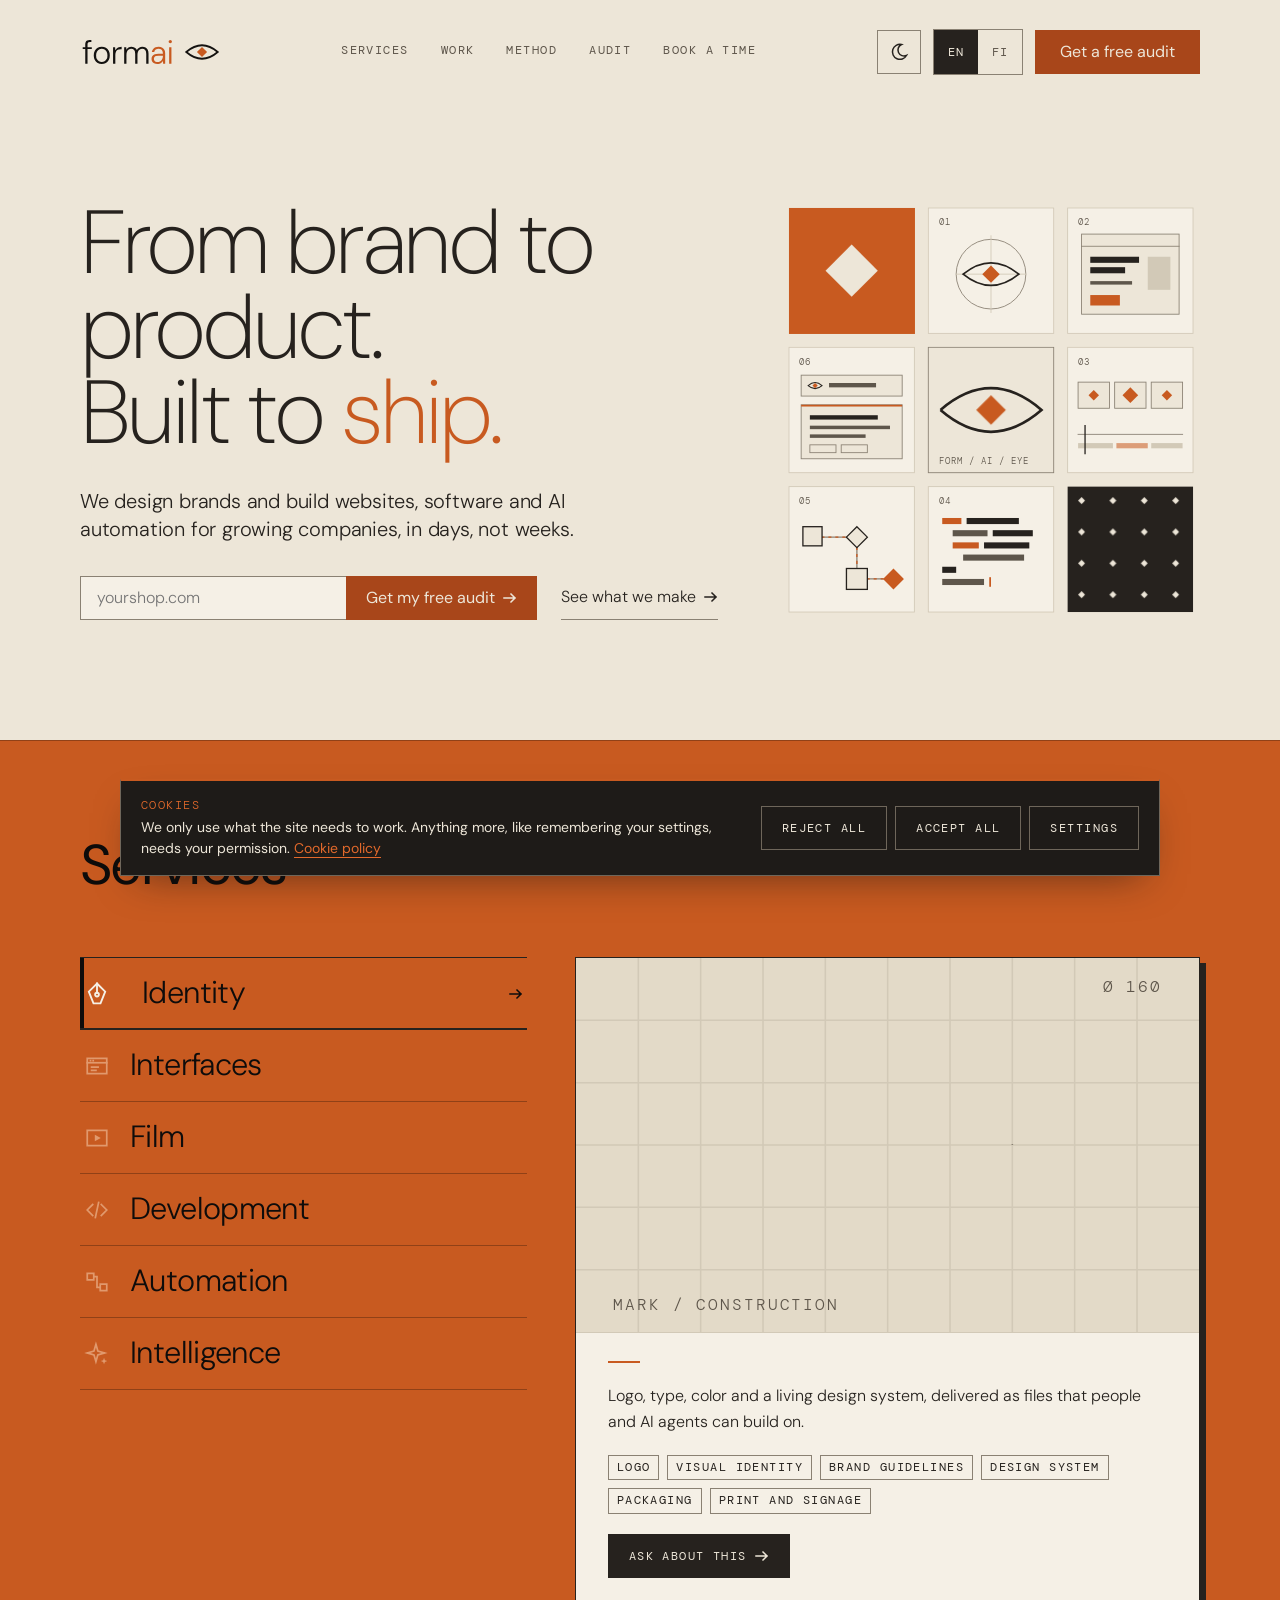
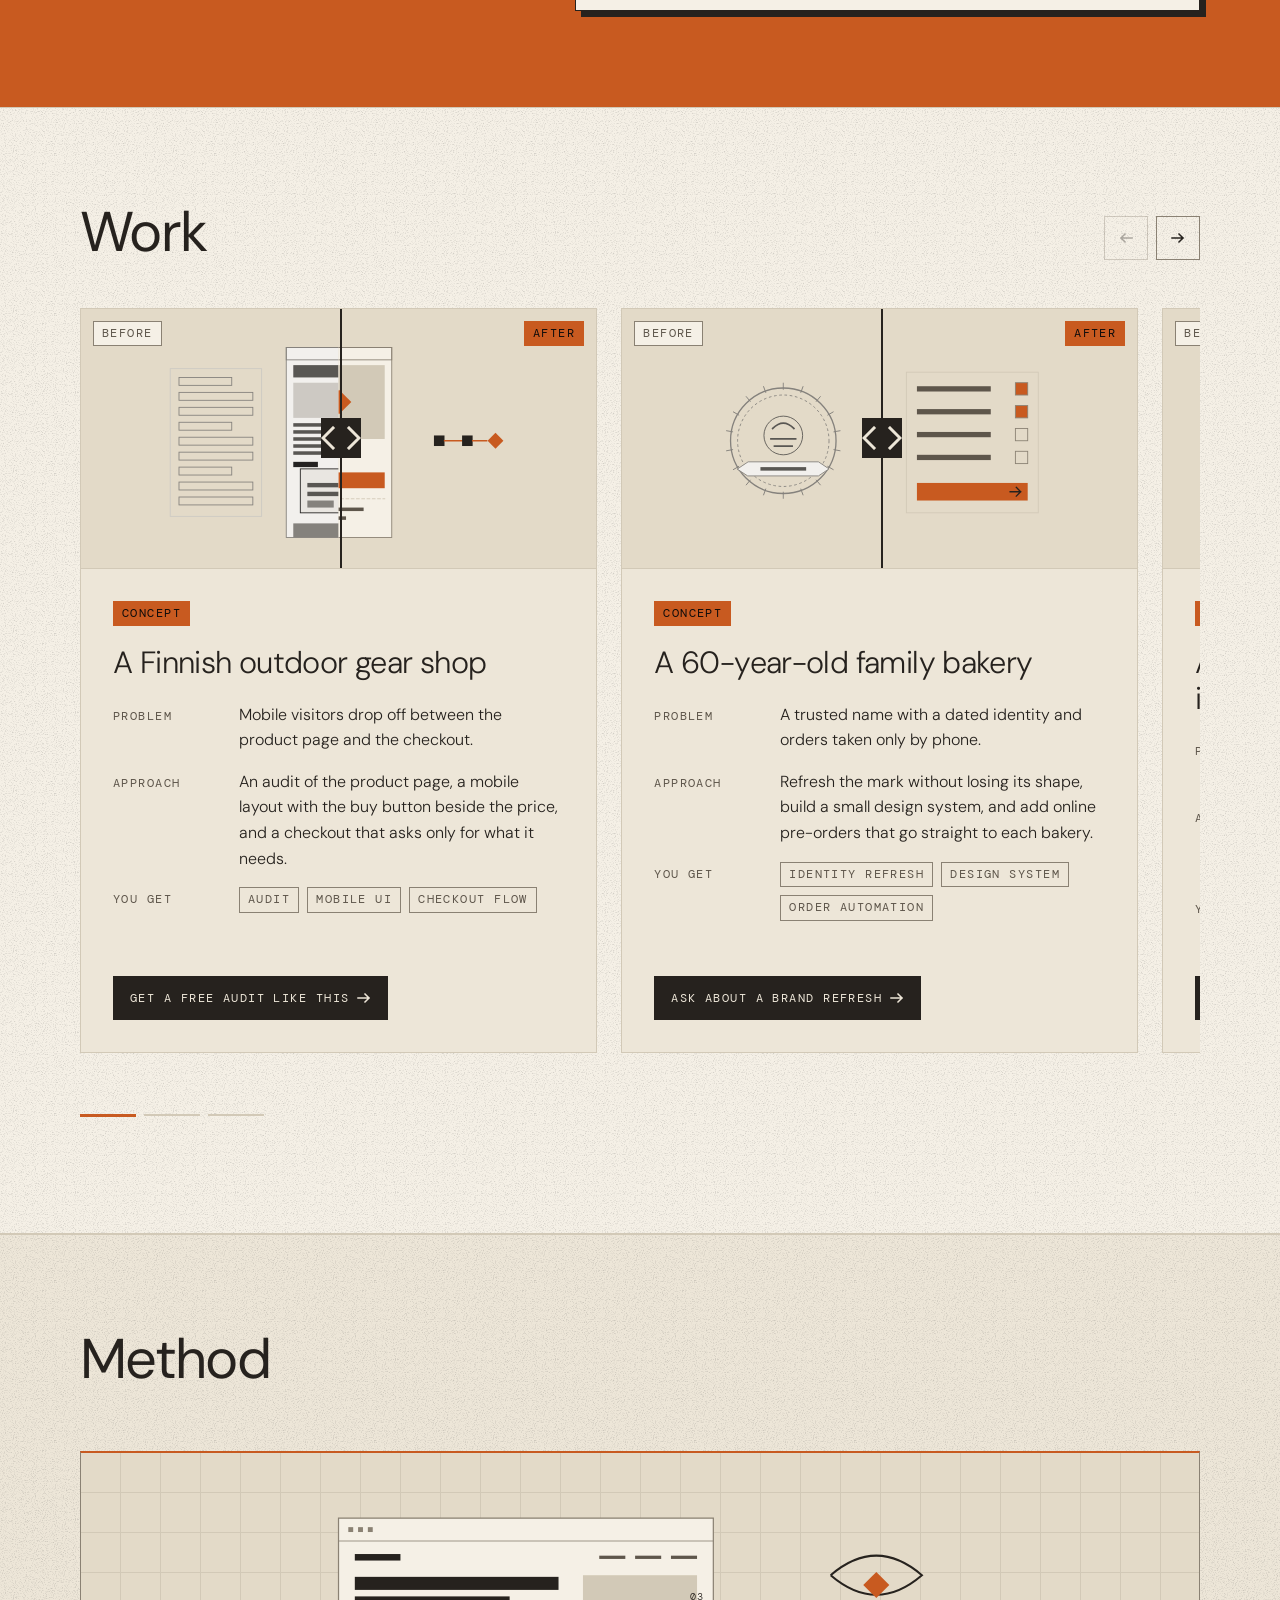
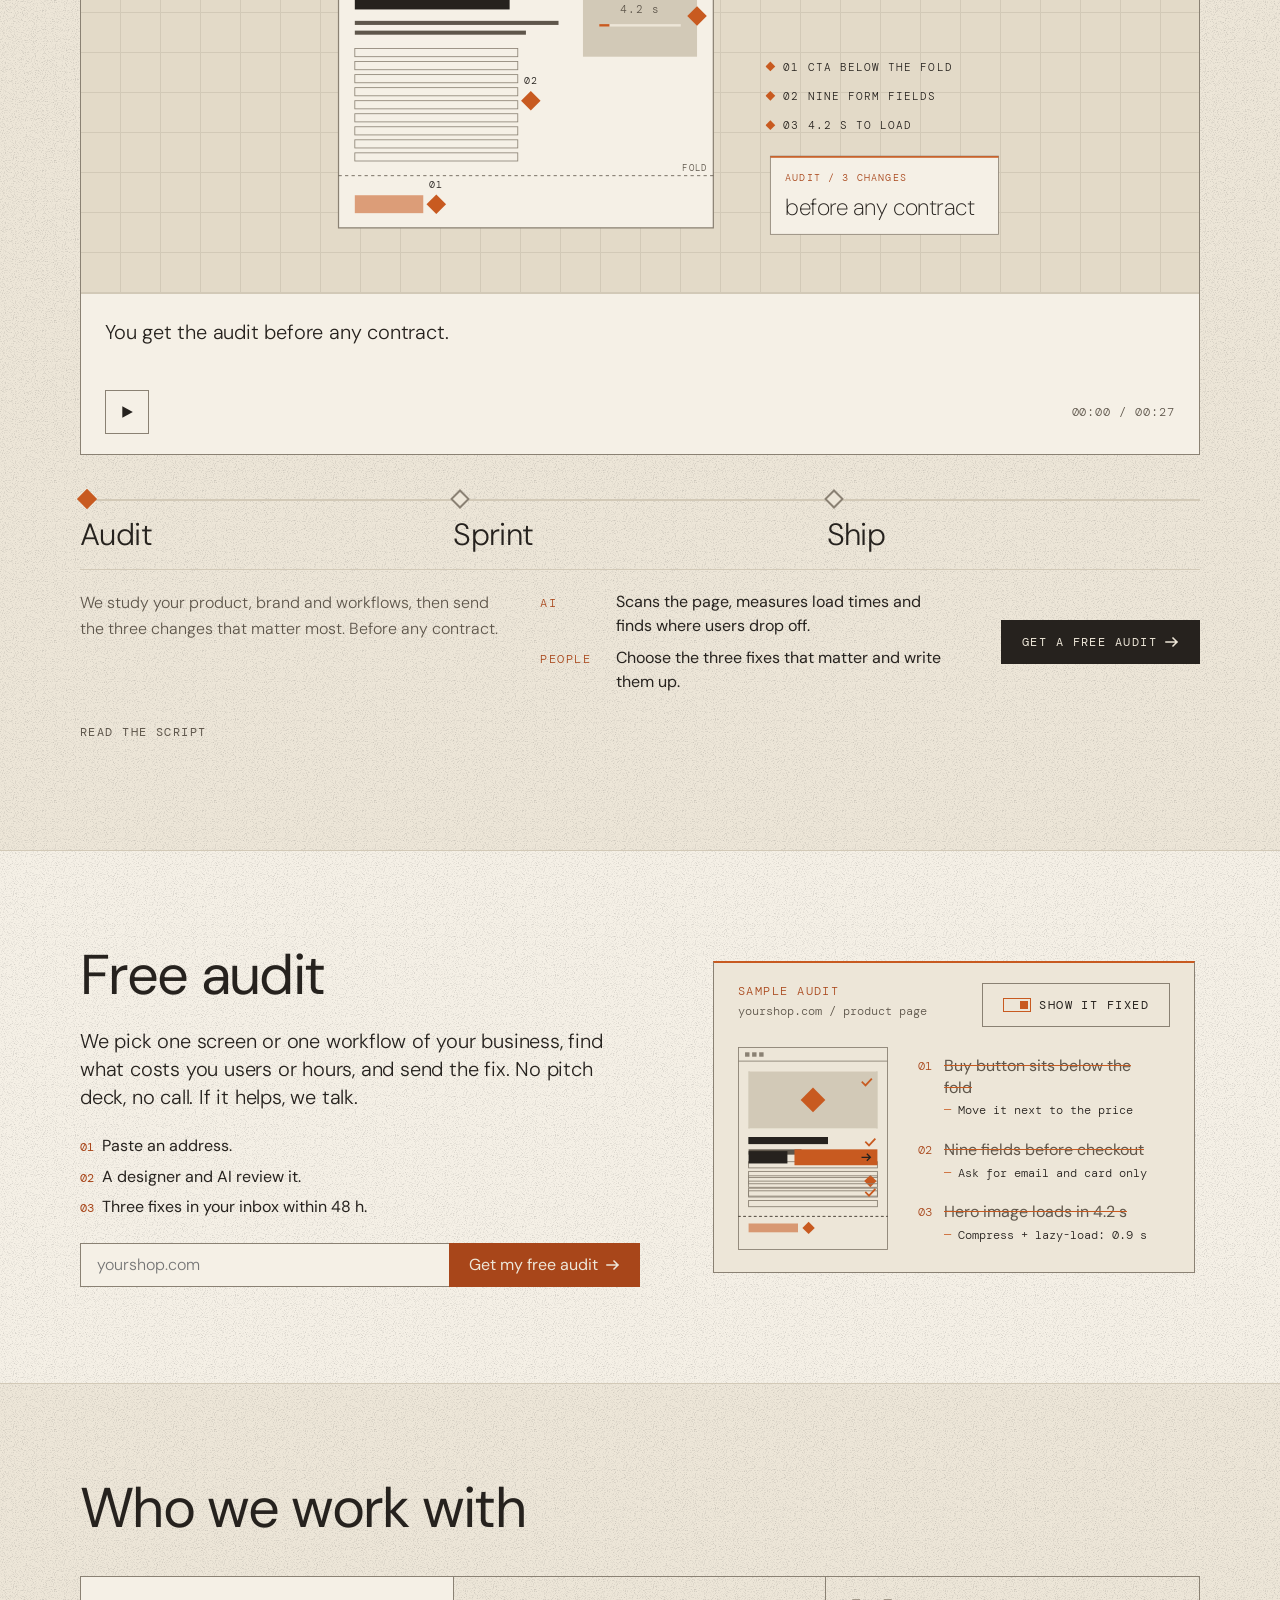
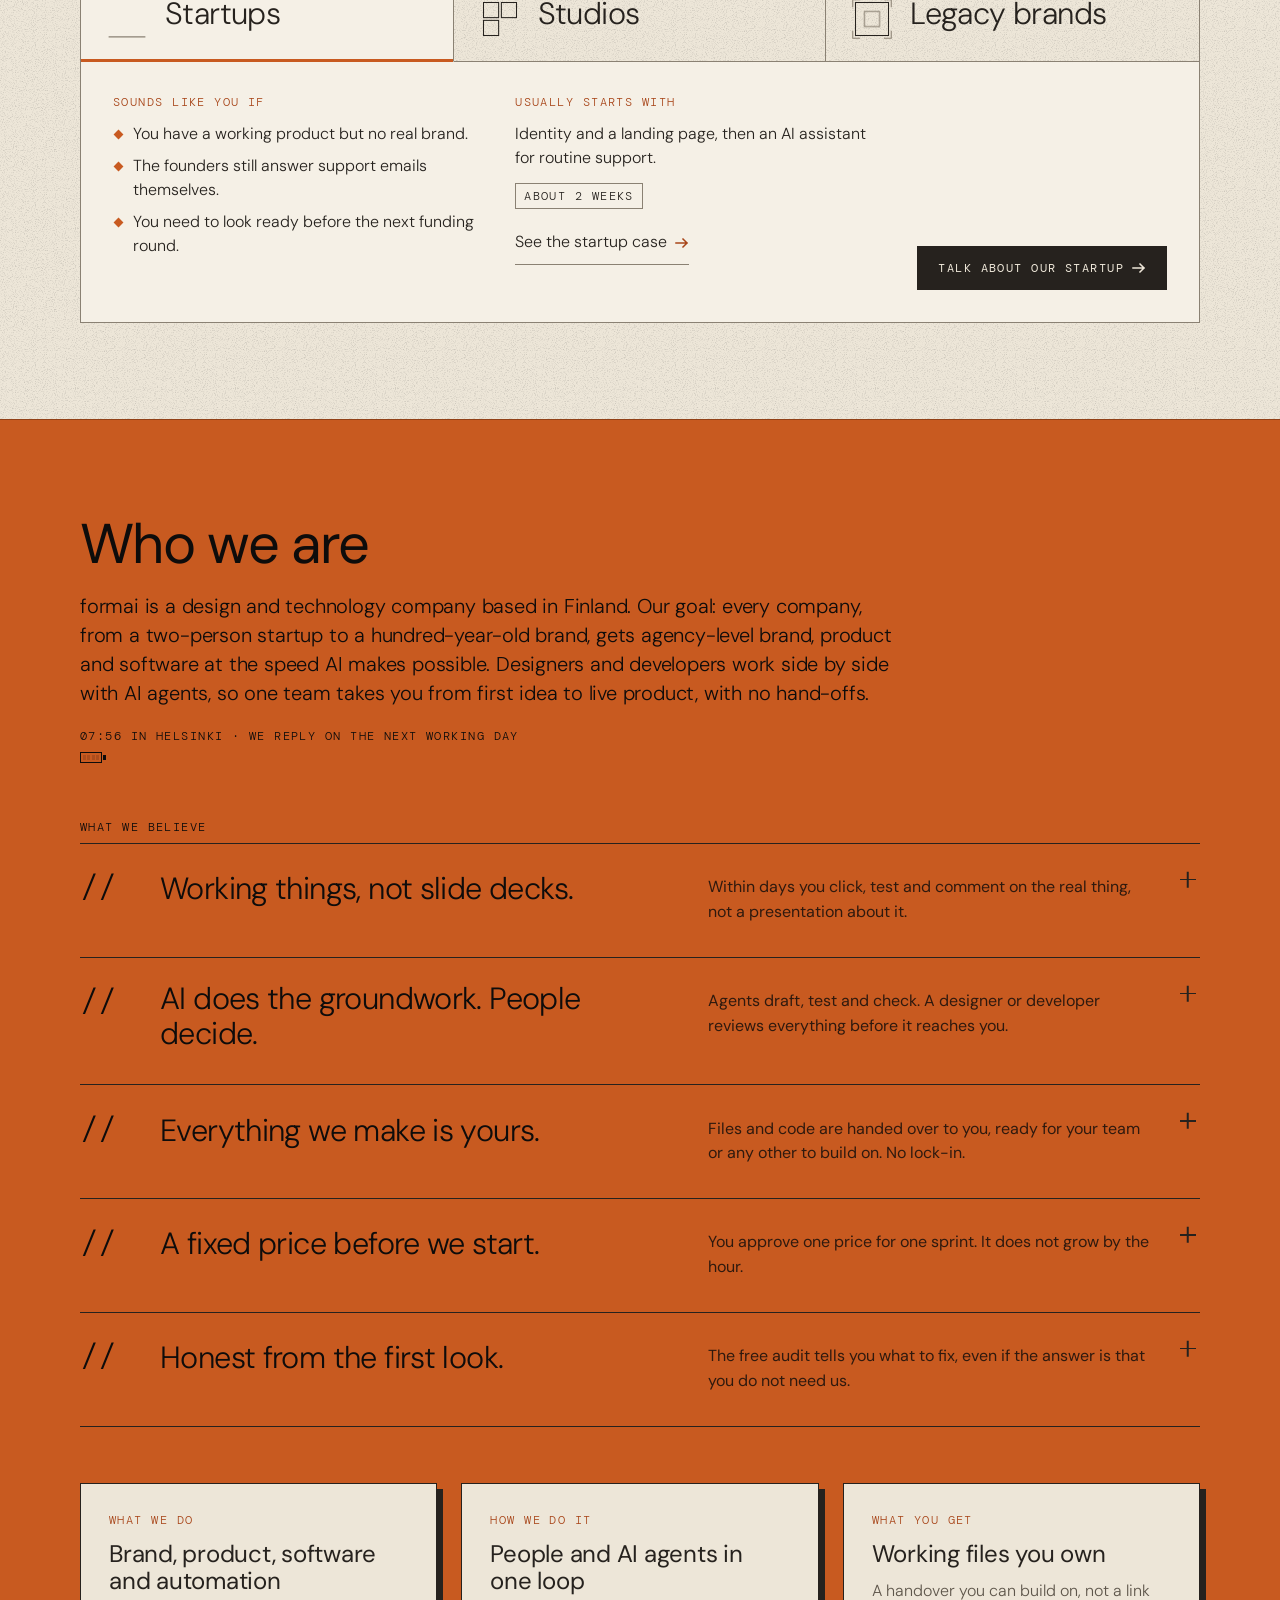
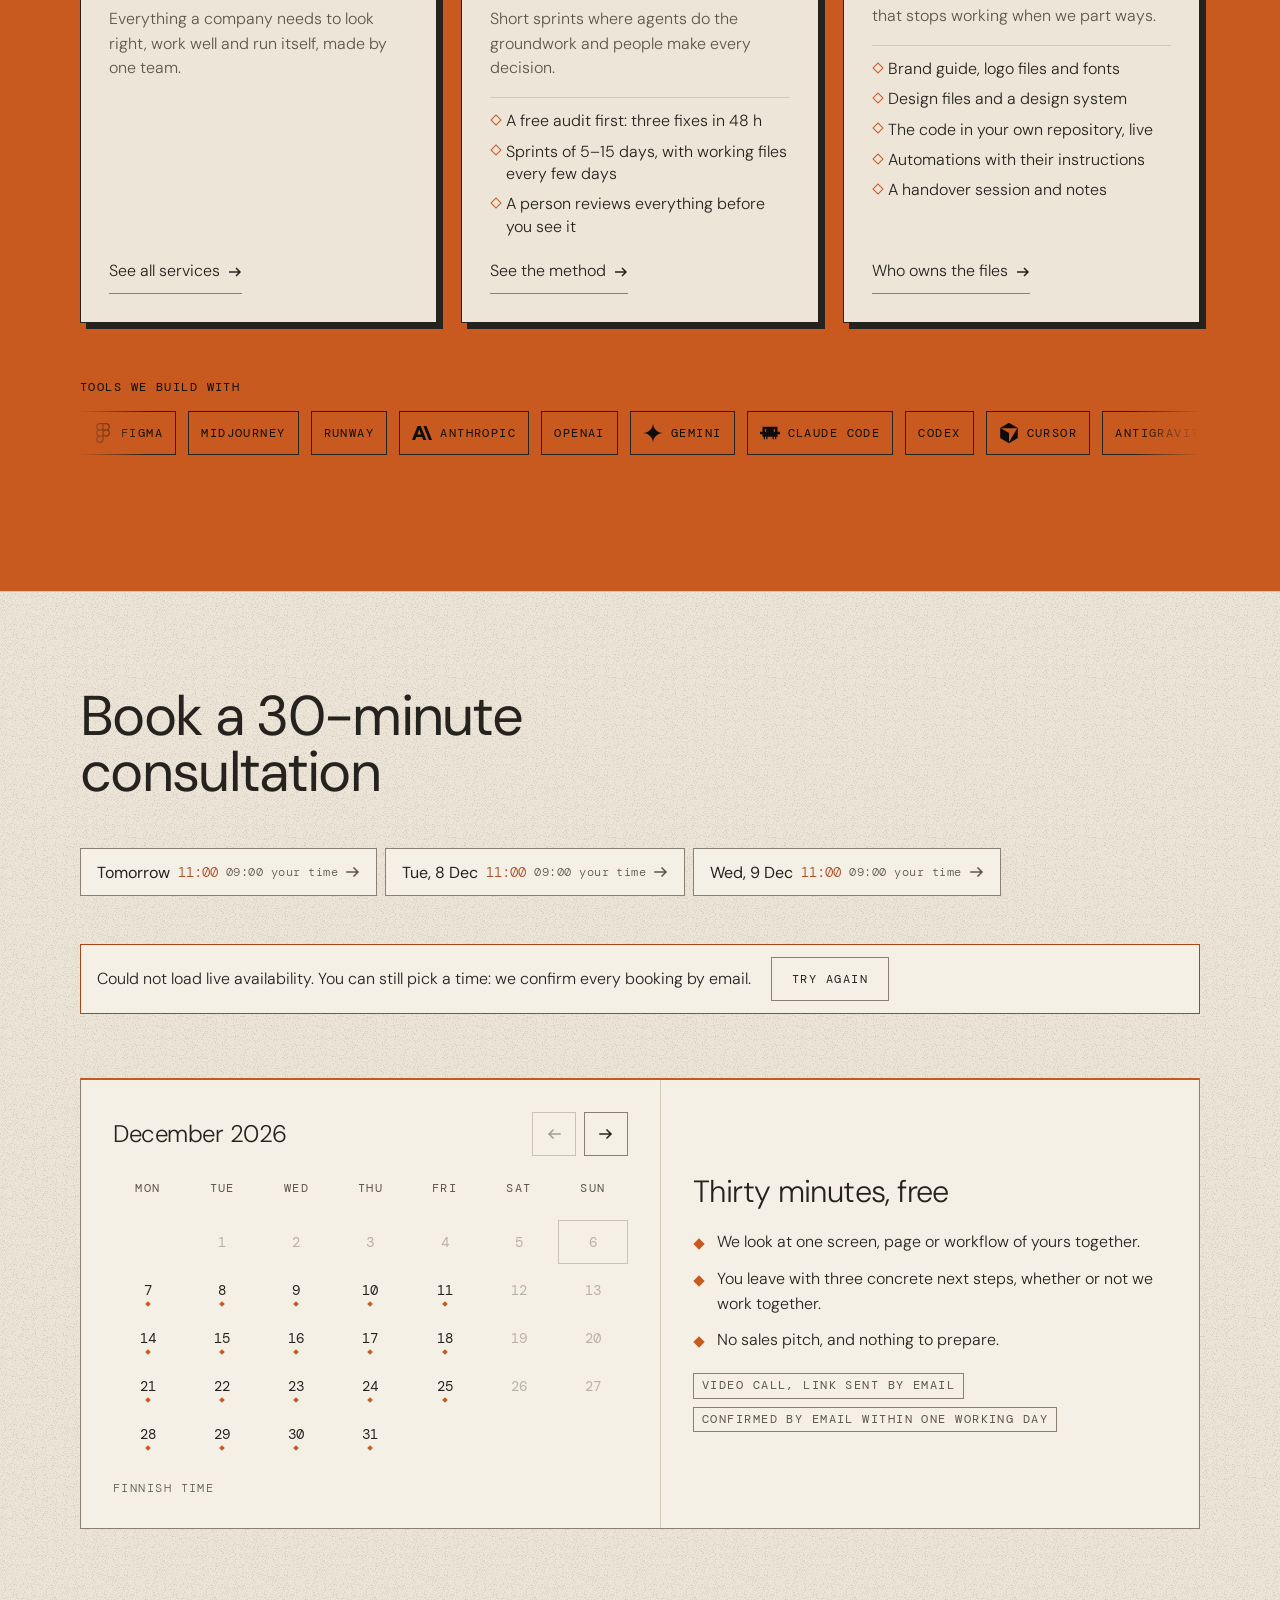
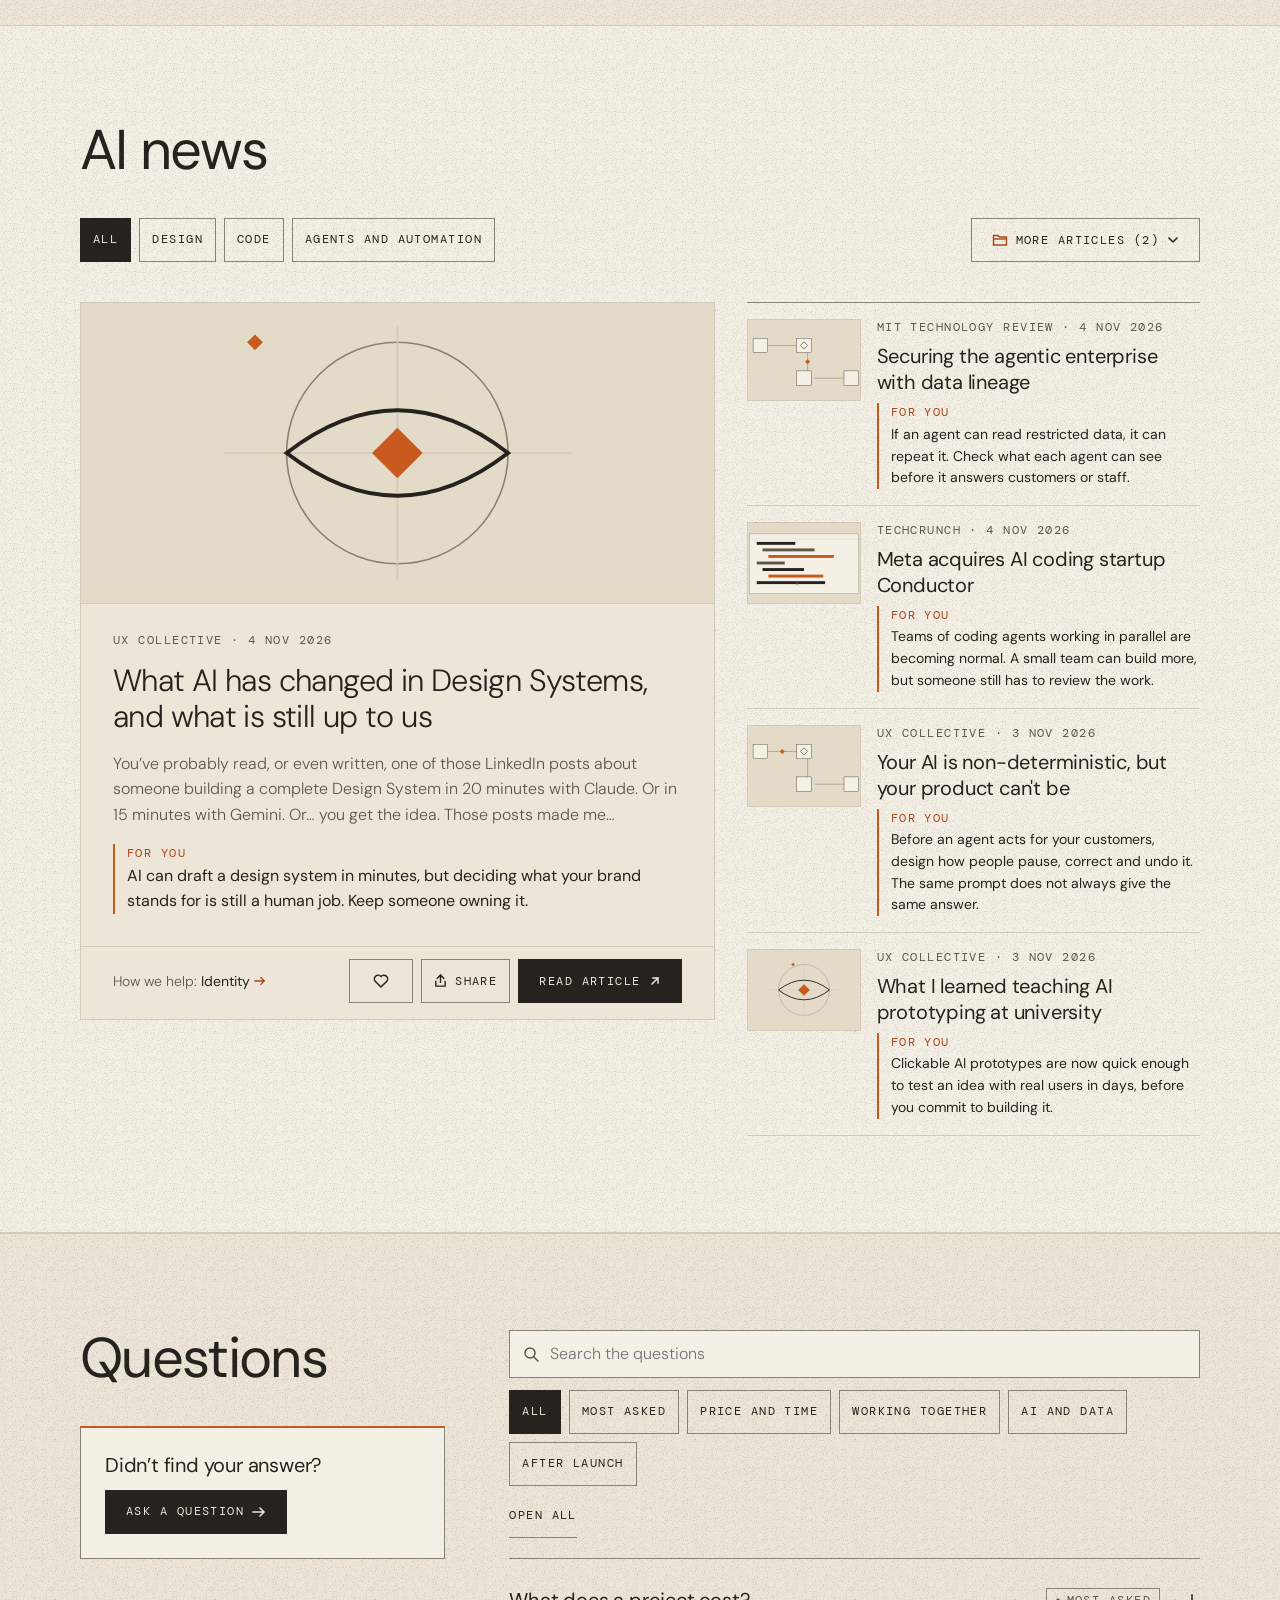
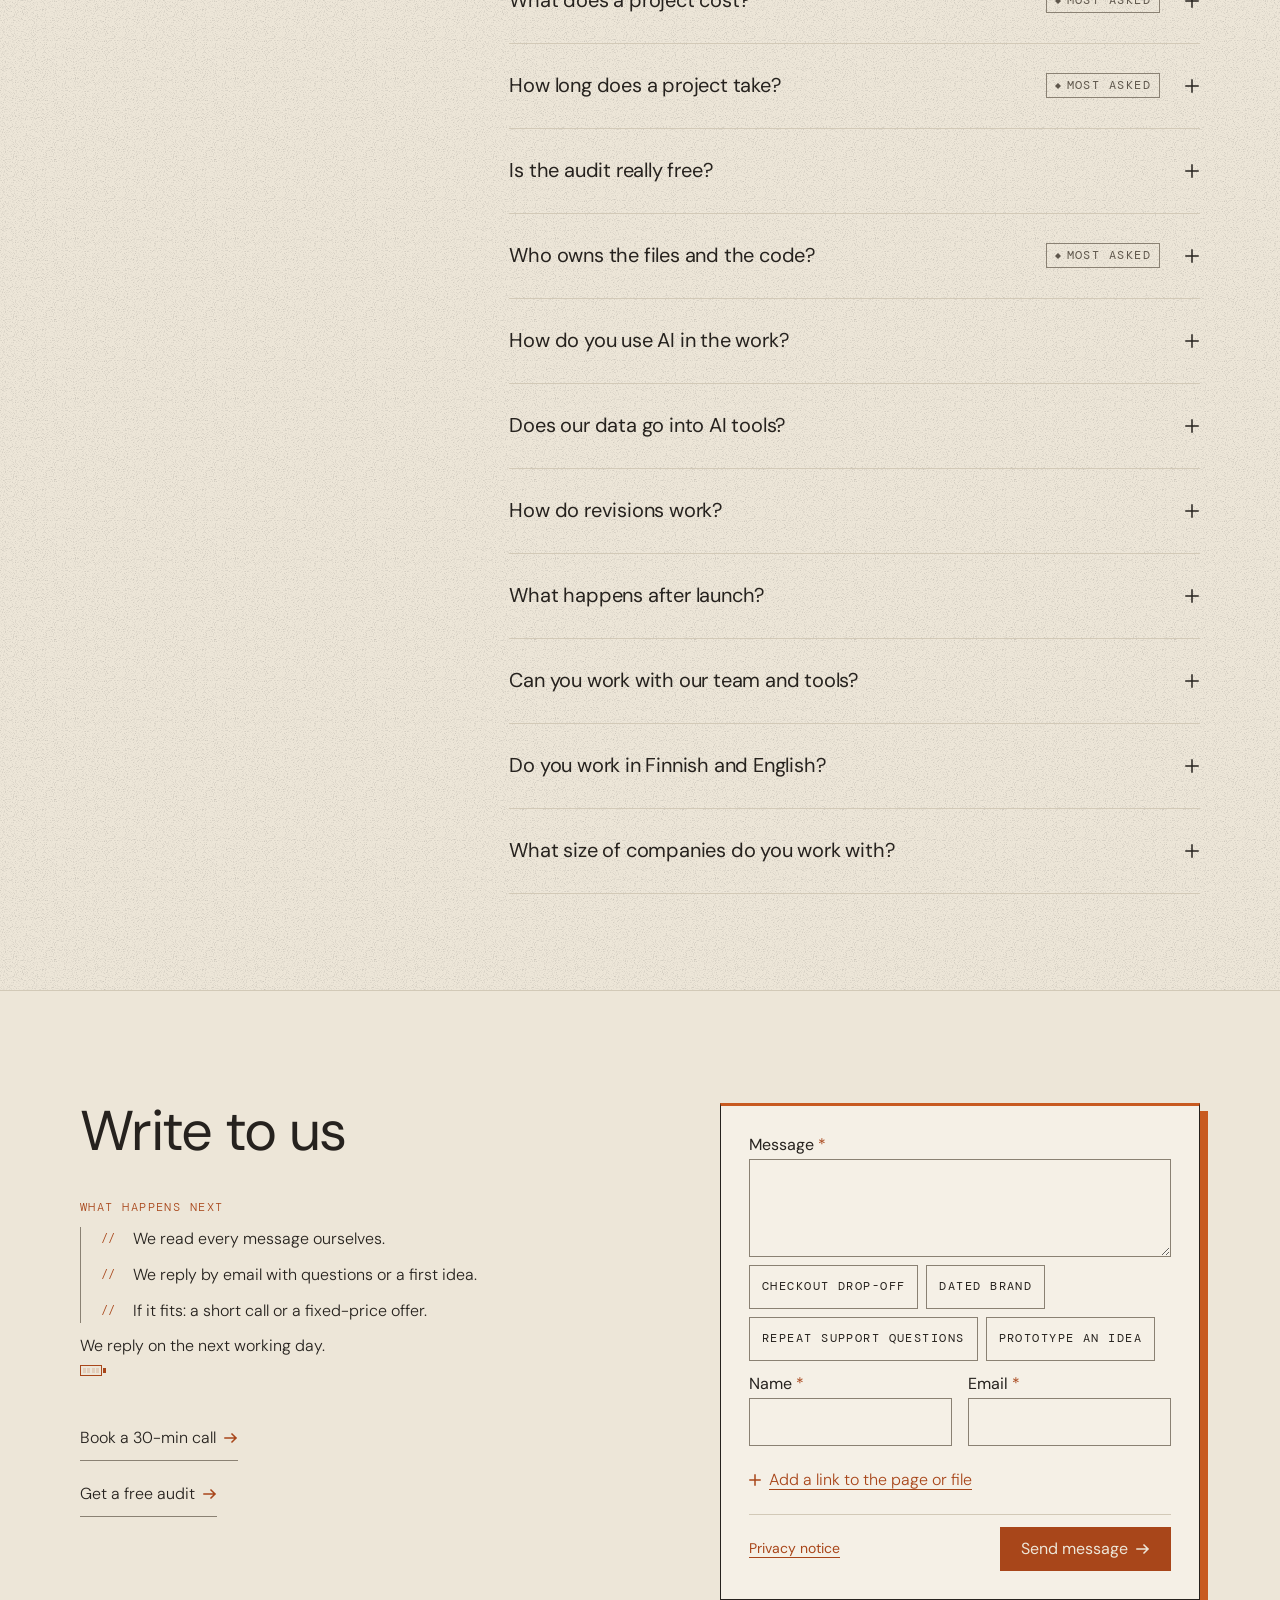
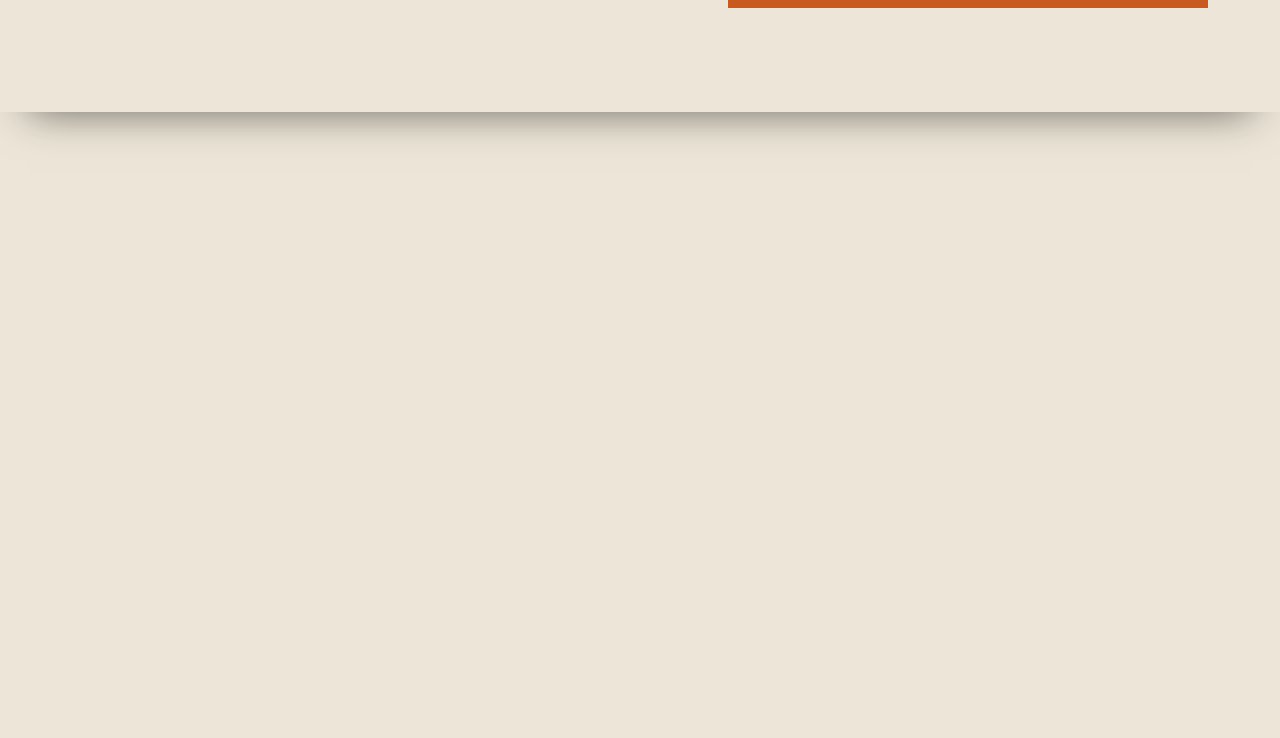
==== commit 9dd7dc78: "Design system: one set of tokens, one look per component, DESIGN.md - Colour: two dark text tokens w" ====
--- a/index.html
+++ b/index.html
@@ -55,7 +55,7 @@
 <svg class="fm-ld-svg" width="120" height="120" viewBox="0 0 64 64" aria-hidden="true" style="display: block; overflow: visible;">
 <g class="fm-ld-eye"><path class="fm-ld-lid" d="M4 32 Q32 8 60 32 Q32 56 4 32 Z" fill="none" vector-effect="non-scaling-stroke" style="stroke: var(--ink); stroke-linejoin: miter; stroke-miterlimit: 2;"><animate class="fm-lid-anim" attributeName="d" begin="0.35s" dur="0.34s" fill="remove" calcMode="spline" keyTimes="0;0.45;0.55;1" keySplines=".55 0 .45 1;0 0 1 1;.55 0 .45 1" values="M4 32 Q32 8 60 32 Q32 56 4 32 Z;M4 32 Q32 56 60 32 Q32 56 4 32 Z;M4 32 Q32 56 60 32 Q32 56 4 32 Z;M4 32 Q32 8 60 32 Q32 56 4 32 Z"></animate></path><clipPath id="fm-ld-clip"><rect x="0" y="20" width="64" height="64"><animate class="fm-lid-anim" attributeName="y" begin="0.35s" dur="0.34s" fill="remove" calcMode="spline" keyTimes="0;0.45;0.55;1" keySplines=".55 0 .45 1;0 0 1 1;.55 0 .45 1" values="20;44;44;20"></animate></rect></clipPath><g clip-path="url(#fm-ld-clip)"><path class="fm-ld-pupil" style="fill: var(--brand);" d="M32 23 L41 32 L32 41 L23 32 Z"></path></g></g>
 </svg>
-<div style="display: flex; flex-direction: column; align-items: center; gap: 14px;">
+<div style="display: flex; flex-direction: column; align-items: center; gap: 12px;">
 <div style="position: relative; width: 160px; height: 1px; background: var(--line); overflow: hidden;"><div class="fm-ld-bar" style="position: absolute; left: 0; top: 0; width: 40%; height: 1px; background: var(--brand);"></div></div>
 <span style="font-family: 'DM Mono', ui-monospace, monospace; font-size: 0.75rem; font-weight: 400; letter-spacing: 0.12em; text-transform: uppercase; color: var(--muted);">formai / <span data-i18n="loading"></span></span>
 </div>
@@ -87,7 +87,7 @@
 <button type="button" data-action="setEn" aria-pressed="true" lang="en" style="font-family: 'DM Mono', ui-monospace, monospace; font-size: 0.75rem; font-weight: 400; letter-spacing: 0.12em; line-height: 1; min-width: 44px; min-height: 44px; padding: 0 12px; border: 0; border-radius: 0; cursor: pointer; transition: background-color .18s linear, color .18s linear;">EN</button>
 <button type="button" data-action="setFi" aria-pressed="false" lang="fi" style="font-family: 'DM Mono', ui-monospace, monospace; font-size: 0.75rem; font-weight: 400; letter-spacing: 0.12em; line-height: 1; min-width: 44px; min-height: 44px; padding: 0 12px; border: 0; border-radius: 0; cursor: pointer; transition: background-color .18s linear, color .18s linear;">FI</button>
 </div>
-<a class="fm-btn fm-btn-primary fm-navcta" href="#audit" data-action="openAudit" data-i18n="cta" style="font-size: 0.9375rem; font-weight: 400; line-height: 1; padding: 12px 24px; background: var(--accent); color: var(--on-accent);"></a>
+<a class="fm-btn fm-btn-primary fm-navcta" href="#audit" data-action="openAudit" data-i18n="cta" style="font-size: 1rem; font-weight: 400; line-height: 1; padding: 12px 24px; background: var(--accent); color: var(--on-accent);"></a>
 <button type="button" class="fm-menu-btn" data-action="toggleMenu" aria-expanded="false" aria-controls="fm-nav" data-i18n-aria-label="menu" style="display: none; align-items: center; justify-content: center; width: 44px; height: 44px; padding: 0; border: 1px solid var(--strong); border-radius: 0; background: transparent; color: var(--ink); cursor: pointer;">
 <svg class="fm-ico-menu" width="20" height="20" viewBox="0 0 20 20" aria-hidden="true"><path d="M2 6 H18 M2 14 H18" style="fill: none; stroke: currentColor; stroke-width: 1.5; stroke-linecap: square;"></path></svg>
 <svg class="fm-ico-close" width="20" height="20" viewBox="0 0 20 20" aria-hidden="true"><path d="M4 4 L16 16 M16 4 L4 16" style="fill: none; stroke: currentColor; stroke-width: 1.5; stroke-linecap: square;"></path></svg>
@@ -132,7 +132,7 @@
 <section id="services" class="fm-orange" style="width: 100%; border-top: 1px solid var(--line);">
 <div class="fm-pad" style="width: 100%; max-width: 1200px; margin: 0 auto; padding: 96px 40px; box-sizing: border-box; display: flex; flex-direction: column; gap: 64px;">
 <div class="fm-reveal" style="display: flex; flex-direction: column; gap: 16px;">
-<h2 style="margin: 0; font-size: clamp(2.25rem, 4.5vw, 3.5rem); line-height: 1; font-weight: 200; letter-spacing: -0.03em;" data-i18n="servicesLabel"></h2>
+<h2 style="margin: 0; font-size: clamp(2.25rem, 4.5vw, 3.5rem); line-height: 1; font-weight: 400; letter-spacing: -0.03em;" data-i18n="servicesLabel"></h2>
 </div>
 <div class="fm-svcs fm-reveal">
 <div class="fm-svc is-on" data-svc="0">
@@ -158,7 +158,7 @@
 </div>
 <div class="fm-svc-body">
 <div class="fm-rule" style="width: 32px; height: 2px; background: var(--brand);"></div>
-<p style="margin: 0; font-size: 1.0625rem; line-height: 1.6; font-weight: 300; color: var(--muted);" data-i18n="s1p"></p>
+<p style="margin: 0; font-size: 1rem; line-height: 1.6; font-weight: 300; color: var(--muted);" data-i18n="s1p"></p>
 <div style="display: flex; flex-wrap: wrap; gap: 8px;" class="fm-tags" data-list="tags1">
 </div>
 <button type="button" class="fm-svc-ask" data-action="askService" data-i="0" aria-describedby="fm-svc-tab-1"><span data-i18n="svcAsk"></span> <svg width="14" height="14" viewBox="0 0 14 14" aria-hidden="true"><path d="M1 7 H12 M8 3 L12 7 L8 11" style="fill: none; stroke: currentColor; stroke-width: 1.5; stroke-linecap: square;"></path></svg></button>
@@ -196,7 +196,7 @@
 </div>
 <div class="fm-svc-body">
 <div class="fm-rule" style="width: 32px; height: 2px; background: var(--brand);"></div>
-<p style="margin: 0; font-size: 1.0625rem; line-height: 1.6; font-weight: 300; color: var(--muted);" data-i18n="s2p"></p>
+<p style="margin: 0; font-size: 1rem; line-height: 1.6; font-weight: 300; color: var(--muted);" data-i18n="s2p"></p>
 <div style="display: flex; flex-wrap: wrap; gap: 8px;" class="fm-tags" data-list="tags2">
 </div>
 <button type="button" class="fm-svc-ask" data-action="askService" data-i="1" aria-describedby="fm-svc-tab-2"><span data-i18n="svcAsk"></span> <svg width="14" height="14" viewBox="0 0 14 14" aria-hidden="true"><path d="M1 7 H12 M8 3 L12 7 L8 11" style="fill: none; stroke: currentColor; stroke-width: 1.5; stroke-linecap: square;"></path></svg></button>
@@ -242,7 +242,7 @@
 </div>
 <div class="fm-svc-body">
 <div class="fm-rule" style="width: 32px; height: 2px; background: var(--brand);"></div>
-<p style="margin: 0; font-size: 1.0625rem; line-height: 1.6; font-weight: 300; color: var(--muted);" data-i18n="s3p"></p>
+<p style="margin: 0; font-size: 1rem; line-height: 1.6; font-weight: 300; color: var(--muted);" data-i18n="s3p"></p>
 <div style="display: flex; flex-wrap: wrap; gap: 8px;" class="fm-tags" data-list="tags3">
 </div>
 <button type="button" class="fm-svc-ask" data-action="askService" data-i="2" aria-describedby="fm-svc-tab-3"><span data-i18n="svcAsk"></span> <svg width="14" height="14" viewBox="0 0 14 14" aria-hidden="true"><path d="M1 7 H12 M8 3 L12 7 L8 11" style="fill: none; stroke: currentColor; stroke-width: 1.5; stroke-linecap: square;"></path></svg></button>
@@ -260,7 +260,7 @@
 <rect x="60" y="31" width="6" height="6" style="fill: var(--strong);"></rect>
 <rect x="70" y="31" width="6" height="6" style="fill: var(--strong);"></rect>
 <text x="96" y="38" style="font-family: 'DM Mono', ui-monospace, monospace; font-size: 9px; letter-spacing: 0.08em; fill: var(--muted);">app.ts</text>
-<g style="font-family: 'DM Mono', ui-monospace, monospace; font-size: 0.5625rem; fill: var(--muted);">
+<g style="font-family: 'DM Mono', ui-monospace, monospace; font-size: 0.75rem; fill: var(--muted);">
 <text x="56" y="64">1</text><text x="56" y="80">2</text><text x="56" y="96">3</text><text x="56" y="112">4</text><text x="56" y="128">5</text><text x="56" y="144">6</text><text x="56" y="160">7</text><text x="56" y="176">8</text>
 </g>
 <rect class="fm-grow fl" x="88" y="57" width="44" height="8" style="fill: var(--brand);"></rect>
@@ -283,7 +283,7 @@
 </div>
 <div class="fm-svc-body">
 <div class="fm-rule" style="width: 32px; height: 2px; background: var(--brand);"></div>
-<p style="margin: 0; font-size: 1.0625rem; line-height: 1.6; font-weight: 300; color: var(--muted);" data-i18n="s4p"></p>
+<p style="margin: 0; font-size: 1rem; line-height: 1.6; font-weight: 300; color: var(--muted);" data-i18n="s4p"></p>
 <div style="display: flex; flex-wrap: wrap; gap: 8px;" class="fm-tags" data-list="tags4">
 </div>
 <button type="button" class="fm-svc-ask" data-action="askService" data-i="3" aria-describedby="fm-svc-tab-4"><span data-i18n="svcAsk"></span> <svg width="14" height="14" viewBox="0 0 14 14" aria-hidden="true"><path d="M1 7 H12 M8 3 L12 7 L8 11" style="fill: none; stroke: currentColor; stroke-width: 1.5; stroke-linecap: square;"></path></svg></button>
@@ -321,7 +321,7 @@
 <rect x="320" y="160" width="40" height="40"></rect>
 </g>
 <g class="fm-pkt"><path d="M-5.5 -5.5 H5.5 V5.5 H-5.5 Z" style="fill: var(--brand);"></path></g>
-<g style="font-family: 'DM Mono', ui-monospace, monospace; font-size: 0.5625rem; letter-spacing: 0.12em; fill: var(--muted);">
+<g style="font-family: 'DM Mono', ui-monospace, monospace; font-size: 0.75rem; letter-spacing: 0.12em; fill: var(--muted);">
 <text x="60" y="118" text-anchor="middle" data-i18n="artN1"></text>
 <text x="200" y="52" text-anchor="middle" data-i18n="artN2"></text>
 <text x="170" y="184" text-anchor="end" data-i18n="artN3"></text>
@@ -332,7 +332,7 @@
 </div>
 <div class="fm-svc-body">
 <div class="fm-rule" style="width: 32px; height: 2px; background: var(--brand);"></div>
-<p style="margin: 0; font-size: 1.0625rem; line-height: 1.6; font-weight: 300; color: var(--muted);" data-i18n="s5p"></p>
+<p style="margin: 0; font-size: 1rem; line-height: 1.6; font-weight: 300; color: var(--muted);" data-i18n="s5p"></p>
 <div style="display: flex; flex-wrap: wrap; gap: 8px;" class="fm-tags" data-list="tags5">
 </div>
 <button type="button" class="fm-svc-ask" data-action="askService" data-i="4" aria-describedby="fm-svc-tab-5"><span data-i18n="svcAsk"></span> <svg width="14" height="14" viewBox="0 0 14 14" aria-hidden="true"><path d="M1 7 H12 M8 3 L12 7 L8 11" style="fill: none; stroke: currentColor; stroke-width: 1.5; stroke-linecap: square;"></path></svg></button>
@@ -364,7 +364,7 @@
 <rect class="fm-grow fl" x="56" y="122" width="210" height="7" style="fill: var(--ink); animation-delay: 2.5s"></rect>
 <rect class="fm-grow fl" x="56" y="137" width="250" height="5" style="fill: var(--muted); animation-delay: 2.65s"></rect>
 <rect class="fm-grow fl" x="56" y="149" width="180" height="5" style="fill: var(--muted); animation-delay: 2.8s"></rect>
-<g style="font-family: 'DM Mono', ui-monospace, monospace; font-size: 0.5625rem; letter-spacing: 0.06em; fill: var(--muted);">
+<g style="font-family: 'DM Mono', ui-monospace, monospace; font-size: 0.75rem; letter-spacing: 0.06em; fill: var(--muted);">
 <g class="fm-fade" style="animation-delay: 3.0s"><rect x="56" y="168" width="64" height="20" style="fill: none; stroke: var(--strong); stroke-width: 1;"></rect><path d="M64 174 L68 178 L64 182 L60 178 Z" style="fill: var(--brand);"></path><text x="73" y="181">faq.md</text></g>
 <g class="fm-fade" style="animation-delay: 3.15s"><rect x="128" y="168" width="64" height="20" style="fill: none; stroke: var(--strong); stroke-width: 1;"></rect><path d="M136 174 L140 178 L136 182 L132 178 Z" style="fill: var(--brand);"></path><text x="145" y="181">orders</text></g>
 <g class="fm-fade" style="animation-delay: 3.3s"><rect x="200" y="168" width="86" height="20" style="fill: none; stroke: var(--strong); stroke-width: 1;"></rect><path d="M208 174 L212 178 L208 182 L204 178 Z" style="fill: var(--brand);"></path><text x="217" y="181">policy.pdf</text></g>
@@ -374,7 +374,7 @@
 </div>
 <div class="fm-svc-body">
 <div class="fm-rule" style="width: 32px; height: 2px; background: var(--brand);"></div>
-<p style="margin: 0; font-size: 1.0625rem; line-height: 1.6; font-weight: 300; color: var(--muted);" data-i18n="s6p"></p>
+<p style="margin: 0; font-size: 1rem; line-height: 1.6; font-weight: 300; color: var(--muted);" data-i18n="s6p"></p>
 <div style="display: flex; flex-wrap: wrap; gap: 8px;" class="fm-tags" data-list="tags6">
 </div>
 <button type="button" class="fm-svc-ask" data-action="askService" data-i="5" aria-describedby="fm-svc-tab-6"><span data-i18n="svcAsk"></span> <svg width="14" height="14" viewBox="0 0 14 14" aria-hidden="true"><path d="M1 7 H12 M8 3 L12 7 L8 11" style="fill: none; stroke: currentColor; stroke-width: 1.5; stroke-linecap: square;"></path></svg></button>
@@ -390,7 +390,7 @@
 <div class="fm-pad" style="width: 100%; max-width: 1200px; margin: 0 auto; padding: 96px 40px; box-sizing: border-box; display: flex; flex-direction: column; gap: 48px;">
 <div style="display: flex; flex-wrap: wrap; align-items: flex-end; justify-content: space-between; gap: 24px;">
 <div class="fm-reveal" style="display: flex; flex-direction: column; gap: 16px; max-width: 720px; flex: 1 1 520px;">
-<h2 style="margin: 0; font-size: clamp(2.25rem, 4.5vw, 3.5rem); line-height: 1; font-weight: 200; letter-spacing: -0.03em;" data-i18n="workLabel"></h2>
+<h2 style="margin: 0; font-size: clamp(2.25rem, 4.5vw, 3.5rem); line-height: 1; font-weight: 400; letter-spacing: -0.03em;" data-i18n="workLabel"></h2>
 </div>
 <div style="display: flex; gap: 8px;">
 <button type="button" class="fm-mode" data-carousel="prev" data-target="fm-work-track" data-i18n-aria-label="workPrev" style="display: flex; align-items: center; justify-content: center; width: 44px; height: 44px; padding: 0; border: 1px solid var(--strong); border-radius: 0; background: transparent; color: var(--ink); cursor: pointer;"><svg width="14" height="14" viewBox="0 0 14 14" aria-hidden="true"><path d="M13 7 H2 M6 3 L2 7 L6 11" style="fill: none; stroke: currentColor; stroke-width: 1.5; stroke-linecap: square;"></path></svg></button>
@@ -447,7 +447,7 @@
 <section id="method" class="fm-grain" style="width: 100%; border-top: 1px solid var(--line);">
 <div class="fm-pad" style="width: 100%; max-width: 1200px; margin: 0 auto; padding: 96px 40px; box-sizing: border-box; display: flex; flex-direction: column; gap: 64px;">
 <div class="fm-reveal" style="display: flex; flex-direction: column; gap: 16px;">
-<h2 style="margin: 0; font-size: clamp(2.25rem, 4.5vw, 3.5rem); line-height: 1; font-weight: 200; letter-spacing: -0.03em;" data-i18n="methodLabel"></h2>
+<h2 style="margin: 0; font-size: clamp(2.25rem, 4.5vw, 3.5rem); line-height: 1; font-weight: 400; letter-spacing: -0.03em;" data-i18n="methodLabel"></h2>
 </div>
 <div class="fm-me-grid">
 <!-- METHOD FILM: rendered by assets/js/film.js -->
@@ -489,7 +489,7 @@
 <section id="audit" class="fm-grain" style="width: 100%; background: var(--raised); border-top: 1px solid var(--line); border-bottom: 1px solid var(--line);">
 <div class="fm-pad" style="width: 100%; max-width: 1200px; margin: 0 auto; padding: 96px 40px; box-sizing: border-box; display: flex; flex-wrap: wrap; align-items: center; justify-content: space-between; gap: 56px;">
 <div class="fm-reveal" style="flex: 1 1 460px; min-width: 0; display: flex; flex-direction: column; align-items: flex-start; gap: 24px;">
-<h2 style="margin: 0; font-size: clamp(2.25rem, 4.5vw, 3.5rem); line-height: 1; font-weight: 200; letter-spacing: -0.03em;" data-i18n="auditLabel"></h2>
+<h2 style="margin: 0; font-size: clamp(2.25rem, 4.5vw, 3.5rem); line-height: 1; font-weight: 400; letter-spacing: -0.03em;" data-i18n="auditLabel"></h2>
 <p style="margin: 0; max-width: 560px; font-size: 1.25rem; line-height: 1.4; font-weight: 300; letter-spacing: -0.01em;" data-i18n="auditP"></p>
 <ol class="fm-au-steps"><li data-i18n="au.steps.0"></li><li data-i18n="au.steps.1"></li><li data-i18n="au.steps.2"></li></ol>
 <form class="fm-au-start" id="fm-au-start" novalidate><label for="fm-au-start-url" class="fm-sr" data-i18n="au.url"></label><div class="fm-au-start-row"><input id="fm-au-start-url" class="fm-input" type="url" maxlength="2048" inputmode="url" autocomplete="url" data-i18n-placeholder="au.startPh"><button type="submit" class="fm-btn fm-btn-primary"><span data-i18n="au.startBtn"></span> <svg class="fm-arrow" width="14" height="14" viewBox="0 0 14 14" aria-hidden="true"><path d="M1 7 H12 M8 3 L12 7 L8 11" style="fill: none; stroke: currentColor; stroke-width: 1.5; stroke-linecap: square;"></path></svg></button></div></form>
@@ -508,7 +508,7 @@
 <section class="fm-grain fm-segs" id="segments" style="width: 100%;">
 <div class="fm-pad" style="width: 100%; max-width: 1200px; margin: 0 auto; padding: 96px 40px; box-sizing: border-box; display: flex; flex-direction: column; gap: 40px;">
 <div class="fm-reveal" style="display: flex; flex-direction: column; gap: 16px;">
-<h2 style="margin: 0; font-size: clamp(2.25rem, 4.5vw, 3.5rem); line-height: 1; font-weight: 200; letter-spacing: -0.03em;" data-i18n="segLabel"></h2>
+<h2 style="margin: 0; font-size: clamp(2.25rem, 4.5vw, 3.5rem); line-height: 1; font-weight: 400; letter-spacing: -0.03em;" data-i18n="segLabel"></h2>
 </div>
 <div class="fm-seg fm-reveal">
 <div class="fm-seg-tabs" role="tablist" data-i18n-aria-label="segUi.pick"><button type="button" class="fm-seg-tab is-on" role="tab" id="fm-seg-tab-0" aria-controls="fm-seg-panel-0" aria-selected="true" tabindex="0" data-seg="0"><span class="fm-seg-ico"><svg class="fm-ic" width="64" height="64" viewBox="0 0 64 64" aria-hidden="true"><path d="M6 58 H58" style="fill: none; stroke: var(--strong); stroke-width: 1.5; stroke-linecap: square; stroke-linejoin: miter;"></path><rect class="fm-ic-bar" x="10" y="44" width="8" height="14" style="fill: none; stroke: var(--ink); stroke-width: 1.5; stroke-linecap: square; stroke-linejoin: miter;"></rect><rect class="fm-ic-bar" x="24" y="34" width="8" height="24" style="fill: none; stroke: var(--ink); stroke-width: 1.5; stroke-linecap: square; stroke-linejoin: miter;" ></rect><rect class="fm-ic-bar" x="38" y="22" width="8" height="36" style="fill: none; stroke: var(--ink); stroke-width: 1.5; stroke-linecap: square; stroke-linejoin: miter;"></rect><path class="fm-ic-trail" d="M14 38 L28 28 L42 14" pathLength="1" style="fill: none; stroke: var(--brand); stroke-width: 1.5; stroke-linecap: square; stroke-linejoin: miter;"></path><path class="fm-ic-climb" d="M42 8 L48 14 L42 20 L36 14 Z" style="fill: var(--brand);"></path></svg></span><span class="fm-seg-name" data-i18n="g1"></span></button><button type="button" class="fm-seg-tab" role="tab" id="fm-seg-tab-1" aria-controls="fm-seg-panel-1" aria-selected="false" tabindex="-1" data-seg="1"><span class="fm-seg-ico"><svg class="fm-ic" width="64" height="64" viewBox="0 0 64 64" aria-hidden="true"><rect x="8" y="8" width="22" height="22" style="fill: none; stroke: var(--ink); stroke-width: 1.5; stroke-linecap: square; stroke-linejoin: miter;"></rect><rect x="34" y="8" width="22" height="22" style="fill: none; stroke: var(--ink); stroke-width: 1.5; stroke-linecap: square; stroke-linejoin: miter;"></rect><rect x="8" y="34" width="22" height="22" style="fill: none; stroke: var(--ink); stroke-width: 1.5; stroke-linecap: square; stroke-linejoin: miter;"></rect><rect class="fm-ic-slide" x="34" y="34" width="22" height="22" style="fill: none; stroke: var(--brand); stroke-width: 1.5; stroke-linecap: square; stroke-linejoin: miter;"></rect><path class="fm-ic-pop" d="M32 27 L37 32 L32 37 L27 32 Z" style="fill: var(--brand);"></path></svg></span><span class="fm-seg-name" data-i18n="g2"></span></button><button type="button" class="fm-seg-tab" role="tab" id="fm-seg-tab-2" aria-controls="fm-seg-panel-2" aria-selected="false" tabindex="-1" data-seg="2"><span class="fm-seg-ico"><svg class="fm-ic" width="64" height="64" viewBox="0 0 64 64" aria-hidden="true"><rect x="8" y="8" width="48" height="48" style="fill: none; stroke: var(--ink); stroke-width: 1.5; stroke-linecap: square; stroke-linejoin: miter;"></rect><path d="M4 14 V4 H14 M50 4 H60 V14 M60 50 V60 H50 M14 60 H4 V50" style="fill: none; stroke: var(--strong); stroke-width: 1.5; stroke-linecap: square; stroke-linejoin: miter;"></path><rect class="fm-ic-old" x="21" y="21" width="22" height="22" style="fill: none; stroke: var(--strong); stroke-width: 1.5; stroke-linecap: square; stroke-linejoin: miter;"></rect><g class="fm-ic-new"><path d="M32 17 L47 32 L32 47 L17 32 Z" style="fill: none; stroke: var(--brand); stroke-width: 1.5; stroke-linecap: square; stroke-linejoin: miter;"></path><path d="M32 27 L37 32 L32 37 L27 32 Z" style="fill: var(--brand);"></path></g></svg></span><span class="fm-seg-name" data-i18n="g3"></span></button></div>
@@ -522,7 +522,7 @@
 <div class="fm-pad" style="width: 100%; max-width: 1200px; margin: 0 auto; padding: 96px 40px; box-sizing: border-box; display: flex; flex-direction: column; gap: 56px;">
 <div class="fm-ab-top">
 <div class="fm-reveal fm-ab-intro" style="display: flex; flex-direction: column; gap: 20px;">
-<h2 style="margin: 0; font-size: clamp(2.25rem, 4.5vw, 3.5rem); line-height: 1; font-weight: 200; letter-spacing: -0.03em;" data-i18n="aboutLabel"></h2>
+<h2 style="margin: 0; font-size: clamp(2.25rem, 4.5vw, 3.5rem); line-height: 1; font-weight: 400; letter-spacing: -0.03em;" data-i18n="aboutLabel"></h2>
 <p style="margin: 0; font-size: 1.25rem; line-height: 1.45; font-weight: 300; letter-spacing: -0.01em;" data-i18n="aboutP"></p>
 <span class="fm-live" id="fm-live" aria-live="off"></span>
 </div>
@@ -541,8 +541,7 @@
 
 <div class="fm-wh">
 <div class="fm-wh-grid">
-<article class="fm-wh-card fm-reveal"><span class="fm-wh-tag" data-i18n="wh.0.tag"></span><h3 data-i18n="wh.0.h"></h3><p data-i18n="wh.0.p"></p><ul class="fm-wh-svcs"><li><span class="fm-wh-svc is-static"><span data-i18n="s1"></span></span></li><li><span class="fm-wh-svc is-static"><span data-i18n="s2"></span></span></li><li><span class="fm-wh-svc is-static"><span data-i18n="s3"></span></span></li><li><span class="fm-wh-svc is-static"><span data-i18n="s4"></span></span></li><li><span class="fm-wh-svc is-static"><span data-i18n="s5"></span></span></li><li><span class="fm-wh-svc is-static"><span data-i18n="s6"></span></span></li></ul>
-
+<article class="fm-wh-card fm-reveal"><span class="fm-wh-tag" data-i18n="wh.0.tag"></span><h3 data-i18n="wh.0.h"></h3><p data-i18n="wh.0.p"></p>
 <a class="fm-pr-link" href="#services"><span data-i18n="whLinks.0"></span> <svg width="14" height="14" viewBox="0 0 14 14" aria-hidden="true"><path d="M1 7 H12 M8 3 L12 7 L8 11" style="fill: none; stroke: currentColor; stroke-width: 1.5;"></path></svg></a></article>
 <article class="fm-wh-card fm-reveal"><span class="fm-wh-tag" data-i18n="wh.1.tag"></span><h3 data-i18n="wh.1.h"></h3><p data-i18n="wh.1.p"></p>
 <ul class="fm-wh-list"><li data-i18n="wh.1.list.0"></li><li data-i18n="wh.1.list.1"></li><li data-i18n="wh.1.list.2"></li></ul>
@@ -569,7 +568,7 @@
 <section id="book" class="fm-grain" style="width: 100%; border-top: 1px solid var(--line);">
 <div class="fm-pad" style="width: 100%; max-width: 1200px; margin: 0 auto; padding: 96px 40px; box-sizing: border-box; display: flex; flex-direction: column; gap: 48px;">
 <div class="fm-reveal" style="display: flex; flex-direction: column; gap: 16px; max-width: 680px;">
-<h2 style="margin: 0; font-size: clamp(2.25rem, 4.5vw, 3.5rem); line-height: 1; font-weight: 200; letter-spacing: -0.03em;" data-i18n="bk.title"></h2>
+<h2 style="margin: 0; font-size: clamp(2.25rem, 4.5vw, 3.5rem); line-height: 1; font-weight: 400; letter-spacing: -0.03em;" data-i18n="bk.title"></h2>
 </div>
 <div id="fm-bk-quick" class="fm-bk-quick fm-reveal"></div>
 <p id="fm-bk-status" class="fm-bk-status" role="status" aria-live="polite" hidden></p>
@@ -585,7 +584,7 @@
 <div class="fm-pad" style="width: 100%; max-width: 1200px; margin: 0 auto; padding: 96px 40px; box-sizing: border-box; display: flex; flex-direction: column; gap: 40px;">
 <div style="display: flex; flex-wrap: wrap; align-items: flex-end; justify-content: space-between; gap: 24px;">
 <div class="fm-reveal" style="flex: 1 1 520px; display: flex; flex-direction: column; gap: 16px; max-width: 720px;">
-<h2 style="margin: 0; font-size: clamp(2.25rem, 4.5vw, 3.5rem); line-height: 1; font-weight: 200; letter-spacing: -0.03em;" data-i18n="newsLabel"></h2>
+<h2 style="margin: 0; font-size: clamp(2.25rem, 4.5vw, 3.5rem); line-height: 1; font-weight: 400; letter-spacing: -0.03em;" data-i18n="newsLabel"></h2>
 <span class="fm-news-note" style="font-family: 'DM Mono', ui-monospace, monospace; font-size: 0.75rem; font-weight: 400; letter-spacing: 0.12em; text-transform: uppercase; color: var(--muted);" data-i18n="newsNote"></span>
 </div>
 </div>
@@ -598,7 +597,7 @@
 <section id="faq" class="fm-grain" style="width: 100%; border-top: 1px solid var(--line);">
 <div class="fm-pad" style="width: 100%; max-width: 1200px; margin: 0 auto; padding: 96px 40px; box-sizing: border-box; display: flex; flex-wrap: wrap; gap: 48px 64px;">
 <div class="fm-reveal fm-faq-head" style="flex: 1 1 280px; display: flex; flex-direction: column; gap: 16px;">
-<h2 style="margin: 0; font-size: clamp(2.25rem, 4.5vw, 3.5rem); line-height: 1; font-weight: 200; letter-spacing: -0.03em;" data-i18n="faqLabel"></h2>
+<h2 style="margin: 0; font-size: clamp(2.25rem, 4.5vw, 3.5rem); line-height: 1; font-weight: 400; letter-spacing: -0.03em;" data-i18n="faqLabel"></h2>
 <div class="fm-faq-ask"><p data-i18n="faqAskTitle"></p><button type="button" class="fm-faq-ask-btn" data-action="openContact"><span data-i18n="faqAskBtn"></span> <svg width="14" height="14" viewBox="0 0 14 14" aria-hidden="true"><path d="M1 7 H12 M8 3 L12 7 L8 11" style="fill: none; stroke: currentColor; stroke-width: 1.5; stroke-linecap: square;"></path></svg></button></div>
 </div>
 <div class="fm-faq fm-reveal" style="flex: 2 1 520px; min-width: 0;">
@@ -624,7 +623,7 @@
 <section id="contact" class="fm-ct" style="width: 100%;">
 <div class="fm-pad fm-ct-grid">
 <div class="fm-ct-head">
-<h2 class="fm-reveal fm-ct-title" style="margin: 0; font-size: clamp(2.25rem, 4.5vw, 3.5rem); line-height: 1; font-weight: 200; letter-spacing: -0.03em;" data-i18n="ci.label"></h2>
+<h2 class="fm-reveal fm-ct-title" style="margin: 0; font-size: clamp(2.25rem, 4.5vw, 3.5rem); line-height: 1; font-weight: 400; letter-spacing: -0.03em;" data-i18n="ci.label"></h2>
 </div>
 <div class="fm-ct-card fm-reveal" id="fm-ci-root"></div>
 <div class="fm-ct-next fm-reveal">
--- a/assets/css/styles.css
+++ b/assets/css/styles.css
@@ -7,8 +7,8 @@
 @font-face{font-family:'DM Mono';src:url('../fonts/DMMono-400.woff2') format('woff2');font-weight:400;font-style:normal;font-display:swap}
 
 /* Theme tokens */
-:root,.fm-root[data-theme="dark"]{--surface:#141210;--raised:#1E1B18;--ink:#EDE6D8;--muted:#A39A8B;--line:#2B2722;--strong:#6E665A;--accent:#E2692B;--on-accent:#141210;--brand:#C85A20;color-scheme:dark}
-.fm-root[data-theme="light"]{--surface:#EDE6D8;--raised:#F5F0E6;--ink:#26221E;--muted:#5E564B;--line:#D2C9B7;--strong:#8A8173;--accent:#A8461A;--on-accent:#EDE6D8;color-scheme:light}
+:root,.fm-root[data-theme="dark"]{--on-brand:#0E0C0B;--soft-black:#26221E;--surface:#141210;--raised:#1E1B18;--ink:#EDE6D8;--muted:#A39A8B;--line:#2B2722;--strong:#6E665A;--accent:#E2692B;--on-accent:#141210;--brand:#C85A20;color-scheme:dark}
+.fm-root[data-theme="light"]{--soft-black:#26221E;--surface:#EDE6D8;--raised:#F5F0E6;--ink:#26221E;--muted:#5E564B;--line:#D2C9B7;--strong:#8A8173;--accent:#A8461A;--on-accent:#EDE6D8;color-scheme:light}
 html{background:#EDE6D8}
 html[data-theme="dark"]{background:#141210}
 html[data-theme="light"]{background:#EDE6D8}
@@ -29,34 +29,34 @@
 html{scroll-behavior:smooth}
 .fm-root section[id]{scroll-margin-top:24px}
 .fm-root h1,.fm-root h2,.fm-root h3{overflow-wrap:break-word;hyphens:auto}
-.fm-skip{position:absolute;left:16px;top:-80px;z-index:200;padding:12px 16px;background:var(--ink);color:var(--surface);font-size:0.9375rem;font-weight:400}
+.fm-skip{position:absolute;left:16px;top:-80px;z-index:200;padding:12px 16px;background:var(--ink);color:var(--surface);font-size:1rem;font-weight:400}
 .fm-skip:focus{top:16px}
 .fm-switch{position:relative;flex:none;width:52px;height:30px;padding:0;border:1px solid var(--strong);border-radius:0;background:transparent;cursor:pointer;transition:background-color .18s linear,border-color .18s linear}
 .fm-switch .fm-knob{position:absolute;top:4px;left:4px;width:20px;height:20px;background:var(--muted);transition:transform .18s linear,background-color .18s linear}
 .fm-switch.is-on{background:var(--accent);border-color:var(--accent)}
 .fm-switch.is-on .fm-knob{transform:translateX(22px);background:var(--on-accent)}
 .fm-switch[disabled]{cursor:not-allowed}
-.fm-ck-btn{background:transparent;color:var(--ink);border:1px solid var(--ink);border-radius:0;cursor:pointer;font-family:'DM Sans',system-ui,sans-serif;font-size:0.9375rem;font-weight:400;line-height:1;padding:12px 20px;flex:1 1 auto;justify-content:center}
-.fm-ck-btn:hover{background:var(--ink);color:var(--surface)}
-.fm-ck-primary{background:var(--accent);color:var(--on-accent);border-color:var(--accent)}
-.fm-ck-primary:hover{background:var(--ink);color:var(--surface);border-color:var(--ink)}
+.fm-ck-btn{border-radius:0;cursor:pointer;flex:1 1 auto;justify-content:center}
+
+
+
 .fm-textbtn{background:none;border:0;border-radius:0;padding:0;min-height:44px;display:inline-flex;align-items:center;cursor:pointer;font-family:'DM Mono',ui-monospace,monospace;font-size:0.75rem;font-weight:400;letter-spacing:.12em;text-transform:uppercase;color:var(--muted);background-position:0 calc(50% + 11px) !important}
-.fm-inline-link{background:none;border:0;padding:0;cursor:pointer;font:inherit;color:var(--accent);border-bottom:1px solid var(--accent)}
+.fm-inline-link{cursor:pointer}
 .fm-motion .fm-cookie{animation:fm-rise .5s cubic-bezier(.2,.7,.2,1) .45s both}
 .fm-motion .fm-dlg{animation:fm-rise .3s cubic-bezier(.2,.7,.2,1) both}
 .fm-dlg:focus{outline:none}
 .fm-field{display:flex;flex-direction:column;gap:8px}
-.fm-field label,.fm-legend{font-size:0.9375rem;font-weight:400;color:var(--ink)}
-.fm-hint{font-size:0.8125rem;line-height:1.5;color:var(--muted);margin-top:-4px}
-.fm-input{width:100%;box-sizing:border-box;font-family:'DM Sans',system-ui,sans-serif;font-size:1rem;font-weight:300;line-height:1.4;color:var(--ink);background:var(--raised);border:1px solid var(--strong);border-radius:0;padding:12px 14px;min-height:48px;transition:border-color .18s linear}
+.fm-field label,.fm-legend{font-size:1rem;font-weight:400;color:var(--ink)}
+.fm-hint{font-size:0.875rem;line-height:1.5;color:var(--muted);margin-top:-4px}
+.fm-input{width:100%;box-sizing:border-box;font-family:'DM Sans',system-ui,sans-serif;font-size:1rem;font-weight:300;line-height:1.4;color:var(--ink);background:var(--raised);border:1px solid var(--strong);border-radius:0;padding:12px 12px;min-height:48px;transition:border-color .18s linear}
 .fm-input:hover{border-color:var(--ink)}
 .fm-input:focus{outline:2px solid var(--accent);outline-offset:2px;border-color:var(--ink)}
 .fm-input[aria-invalid="true"]{border-color:var(--accent)}
 textarea.fm-input{min-height:132px;resize:vertical;line-height:1.5}
 .fm-err{font-size:0.875rem;line-height:1.5;color:var(--accent)}
-.fm-chip{font-family:'DM Mono',ui-monospace,monospace;font-size:0.75rem;font-weight:400;letter-spacing:.12em;text-transform:uppercase;line-height:1;min-height:44px;padding:0 14px;border:1px solid var(--strong);border-radius:0;background:transparent;color:var(--muted);cursor:pointer;transition:background-color .18s linear,color .18s linear,border-color .18s linear}
-.fm-chip:hover{border-color:var(--ink);color:var(--ink)}
-.fm-chip.is-on{background:var(--ink);color:var(--surface);border-color:var(--ink)}
+.fm-chip{border-radius:0;cursor:pointer;transition:background-color .18s linear,color .18s linear,border-color .18s linear}
+
+
 .fm-day{position:relative;height:44px;width:100%;padding:0;border:1px solid transparent;border-radius:0;background:transparent;color:var(--ink);font-family:'DM Mono',ui-monospace,monospace;font-size:0.875rem;font-weight:400;cursor:pointer;transition:background-color .18s linear,color .18s linear,border-color .18s linear}
 .fm-day.is-open::after{content:'';position:absolute;left:50%;bottom:5px;width:4px;height:4px;background:var(--brand);transform:translateX(-50%) rotate(45deg)}
 .fm-day:hover:not([disabled]){border-color:var(--ink)}
@@ -80,7 +80,7 @@
 .fm-nav-lang{display:none !important}
 @media (min-width:1141px){.fm-navlink-more{display:none !important}}
 @media (max-width:1140px){
-.fm-root > header{position:sticky;top:0;z-index:30;row-gap:0 !important;padding-top:14px !important;padding-bottom:14px !important;transition:transform .28s cubic-bezier(.2,.7,.2,1),border-color .2s linear;border-bottom:1px solid transparent}
+.fm-root > header{position:sticky;top:0;z-index:30;row-gap:0 !important;padding-top:12px !important;padding-bottom:12px !important;transition:transform .28s cubic-bezier(.2,.7,.2,1),border-color .2s linear;border-bottom:1px solid transparent}
 .fm-root > header.is-compact{border-bottom-color:var(--line)}
 .fm-root > header.is-hidden{transform:translateY(-100%)}
 .fm-navlinks{display:flex !important;order:3 !important;position:absolute;top:100%;left:0;right:0;padding:0 40px;box-sizing:border-box;background:var(--surface);flex-direction:column;align-items:stretch !important;gap:0 !important;max-height:0;overflow:hidden;opacity:0;visibility:hidden;transition:max-height .3s cubic-bezier(.2,.7,.2,1),opacity .2s linear,visibility 0s linear .3s}
@@ -152,10 +152,10 @@
 }
 .fm-link{background:linear-gradient(currentColor,currentColor) 0 100%/0 1px no-repeat;padding-bottom:4px;transition:background-size .18s linear,color .18s linear}
 .fm-link:hover{background-size:100% 1px;color:var(--ink) !important}
-.fm-btn{display:inline-flex;align-items:center;gap:10px;min-height:44px;box-sizing:border-box;transition:background-color .18s linear,color .18s linear,border-color .18s linear}
+.fm-btn{display:inline-flex;align-items:center;gap:8px;min-height:44px;box-sizing:border-box;transition:background-color .18s linear,color .18s linear,border-color .18s linear}
 .fm-arrow{display:inline-block;transition:transform .18s linear}
 .fm-btn:hover .fm-arrow{transform:translateX(4px)}
-.fm-btn-primary:hover{background:var(--ink) !important;color:var(--surface) !important}
+
 .fm-btn-ghost:hover{border-color:var(--ink) !important}
 .fm-card{transition:transform .2s linear,border-color .2s linear}
 .fm-card:hover{transform:translateY(-4px);border-color:var(--strong) !important}
@@ -218,7 +218,7 @@
 .fm-film-svg{display:block;width:100%;height:auto}
 .fm-film-end{position:absolute;inset:0;display:flex;flex-direction:column;align-items:center;justify-content:center;gap:20px;background:var(--surface);visibility:hidden;opacity:0}
 .fm-film-end svg{width:clamp(48px,10vw,96px);height:auto}
-.fm-film-end-title{font-size:clamp(2.25rem,7vw,6rem);line-height:.95;font-weight:200;letter-spacing:-.04em;color:var(--ink)}
+.fm-film-end-title{font-size:clamp(min(3.25rem, 13vw), 7vw, 6rem);line-height:.95;font-weight:200;letter-spacing:-.04em;color:var(--ink)}
 .fm-film-caption{margin:0;padding:24px 24px 0;min-height:2.8em;font-size:1.25rem;line-height:1.4;font-weight:300;letter-spacing:-.01em;color:var(--ink);opacity:0;transform:translateY(6px);transition:opacity .2s linear,transform .2s linear}
 .fm-film-caption.is-in{opacity:1;transform:none}
 .fm-film-actions{display:flex;flex-wrap:wrap;gap:12px;padding:0 24px;max-height:0;overflow:hidden;opacity:0;transition:opacity .2s linear,max-height .2s linear,padding .2s linear}
@@ -228,7 +228,7 @@
 .fm-film-play svg{display:none}
 .fm-film-play[data-state="paused"] .fm-film-i-play,.fm-film-play[data-state="playing"] .fm-film-i-pause,.fm-film-play[data-state="ended"] .fm-film-i-replay{display:block}
 .fm-film-chapters{flex:1;min-width:0;display:grid;grid-template-columns:repeat(3,minmax(0,1fr));gap:8px}
-.fm-film-ch{display:flex;flex-direction:column;align-items:stretch;gap:10px;min-height:44px;padding:8px 0;border:0;border-radius:0;background:none;cursor:pointer;text-align:left;font-family:'DM Mono',ui-monospace,monospace;font-size:0.75rem;font-weight:400;letter-spacing:.12em;text-transform:uppercase;color:var(--muted);transition:color .18s linear}
+.fm-film-ch{display:flex;flex-direction:column;align-items:stretch;gap:8px;min-height:44px;padding:8px 0;border:0;border-radius:0;background:none;cursor:pointer;text-align:left;font-family:'DM Mono',ui-monospace,monospace;font-size:0.75rem;font-weight:400;letter-spacing:.12em;text-transform:uppercase;color:var(--muted);transition:color .18s linear}
 .fm-film-ch:hover,.fm-film-ch.is-on{color:var(--ink)}
 .fm-film-ch-bar{position:relative;display:block;height:2px;background:var(--line);overflow:hidden}
 .fm-film-ch-bar span{position:absolute;left:0;top:0;bottom:0;width:0;background:var(--brand)}
@@ -242,11 +242,11 @@
 .fm-film-script-h{font-family:'DM Mono',ui-monospace,monospace;font-size:0.75rem;letter-spacing:.12em;text-transform:uppercase;color:var(--accent)}
 @media (max-width:640px){
 .fm-film-bar{padding-left:16px;padding-right:16px}
-.fm-film-caption{padding:16px 16px 0;font-size:1.0625rem}
+.fm-film-caption{padding:16px 16px 0;font-size:1rem}
 .fm-film-actions{padding-left:16px;padding-right:16px}
 .fm-film-bar{gap:12px}
 .fm-film-time{display:none}
-.fm-film-ch{font-size:0.6875rem;letter-spacing:.08em}
+.fm-film-ch{font-size:0.75rem;letter-spacing:.08em}
 }
 
 /* ---------- AI products card ---------- */
@@ -343,7 +343,7 @@
 .fm-art:focus-visible{outline:2px solid var(--accent);outline-offset:-2px}
 .fm-art svg{transition:opacity .2s linear,transform .2s linear}
 .fm-art-flip{position:absolute;inset:0;display:flex;align-items:center;justify-content:center;padding:24px;box-sizing:border-box;background:var(--brand);color:#EDE6D8;opacity:0;pointer-events:none;transition:opacity .2s linear}
-.fm-art-flip span{font-family:'DM Sans',system-ui,sans-serif;font-size:clamp(1.75rem,3vw,2.5rem);line-height:1.05;font-weight:400;letter-spacing:.04em;text-transform:uppercase;text-align:center;transform:translateY(8px);transition:transform .2s linear}
+.fm-art-flip span{font-family:'DM Sans',system-ui,sans-serif;font-size:clamp(2rem, 4vw, 2.75rem);line-height:1.05;font-weight:400;letter-spacing:.04em;text-transform:uppercase;text-align:center;transform:translateY(8px);transition:transform .2s linear}
 .fm-card.is-flipped .fm-art-flip{opacity:1}
 .fm-card.is-flipped .fm-art-flip span{transform:none}
 .fm-card.is-flipped .fm-art svg{opacity:0}
@@ -360,7 +360,7 @@
 .fm-hx-cell.is-ring::after{display:none}
 /* Booking grid: the booked slot fills in orange with a cream diamond. */
 .fm-hx-cell.is-booked{background:var(--brand)}
-.fm-hx-cell.is-booked::after{display:block;width:10px;height:10px;margin:-5px 0 0 -5px;background:var(--surface);transform:rotate(45deg)}
+.fm-hx-cell.is-booked::after{display:block;width:10px;height:10px;margin:-4px 0 0 -4px;background:var(--surface);transform:rotate(45deg)}
 
 /* ---------- Subtle paper grain on the sections without a grid ----------
    A tiny inline SVG noise tile: only the brightest specks of the noise show,
@@ -370,55 +370,33 @@
 background-image:url("data:image/svg+xml,%3Csvg xmlns='http://www.w3.org/2000/svg' width='160' height='160'%3E%3Cfilter id='n'%3E%3CfeTurbulence type='fractalNoise' baseFrequency='.9' numOctaves='3' stitchTiles='stitch'/%3E%3CfeColorMatrix values='0 0 0 0 .08 0 0 0 0 .08 0 0 0 0 .08 1.6 0 0 0 -.8'/%3E%3C/filter%3E%3Crect width='100%25' height='100%25' filter='url(%23n)'/%3E%3C/svg%3E");background-size:160px 160px;opacity:.35}
 .fm-root[data-theme="dark"] .fm-grain::before{background-image:url("data:image/svg+xml,%3Csvg xmlns='http://www.w3.org/2000/svg' width='160' height='160'%3E%3Cfilter id='n'%3E%3CfeTurbulence type='fractalNoise' baseFrequency='.9' numOctaves='3' stitchTiles='stitch'/%3E%3CfeColorMatrix values='0 0 0 0 .93 0 0 0 0 .93 0 0 0 0 .93 1.6 0 0 0 -.8'/%3E%3C/filter%3E%3Crect width='100%25' height='100%25' filter='url(%23n)'/%3E%3C/svg%3E");opacity:.16}
 
-/* ---------- Subtle shadow on all headings ----------
-   A soft lift, not a drop shadow: a tight 1px edge plus a wide, faint glow
-   in the page's own charcoal. Darker in the dark theme so it still reads. */
-.fm-root h1,.fm-root h2,.fm-root h3,.fm-root h4,.fm-root h5,.fm-film-end-title{text-shadow:0 1px 1px rgba(20,18,16,.10),0 6px 18px rgba(20,18,16,.10)}
-.fm-root[data-theme="dark"] h1,.fm-root[data-theme="dark"] h2,.fm-root[data-theme="dark"] h3,.fm-root[data-theme="dark"] h4,.fm-root[data-theme="dark"] h5,.fm-root[data-theme="dark"] .fm-film-end-title{text-shadow:0 1px 1px rgba(0,0,0,.45),0 8px 22px rgba(0,0,0,.55)}
-
-/* ---------- Bolder section headings ----------
-   The six section titles step up from weight 200 to 400, the heaviest
-   DM Sans cut the site loads. */
-.fm-root h2[data-i18n="methodTitle"],.fm-root h2[data-i18n="servicesTitle"],.fm-root h2[data-i18n="auditTitle"],
-.fm-root h2[data-i18n="segTitle"],.fm-root h2[data-i18n="bk.title"],.fm-root #contact h2{font-weight:400 !important}
-/* Light theme: the six section titles use a softer, warm black instead of the full charcoal ink. */
-.fm-root[data-theme="light"] h2[data-i18n="methodTitle"],.fm-root[data-theme="light"] h2[data-i18n="servicesTitle"],.fm-root[data-theme="light"] h2[data-i18n="auditTitle"],
-.fm-root[data-theme="light"] h2[data-i18n="segTitle"],.fm-root[data-theme="light"] h2[data-i18n="bk.title"],.fm-root[data-theme="light"] #contact h2{color:#3A342D}
-
+.fm-root h1,.fm-root h2,.fm-root h3,.fm-root h4,.fm-root h5,.fm-film-end-title{}
+.fm-root[data-theme="dark"] h1,.fm-root[data-theme="dark"] h2,.fm-root[data-theme="dark"] h3,.fm-root[data-theme="dark"] h4,.fm-root[data-theme="dark"] h5,.fm-root[data-theme="dark"] .fm-film-end-title{}
 /* ---------- FAQ ---------- */
 .fm-faq{border-top:1px solid var(--strong)}
 .fm-faq-item{border-bottom:1px solid var(--line)}
-.fm-faq-item summary{display:flex;align-items:center;justify-content:space-between;gap:24px;min-height:44px;padding:22px 0;cursor:pointer;list-style:none;font-size:1.25rem;line-height:1.35;font-weight:400;letter-spacing:-0.01em;color:var(--ink)}
+.fm-faq-item summary{display:flex;align-items:center;justify-content:space-between;gap:24px;min-height:44px;padding:20px 0;cursor:pointer;list-style:none;font-size:1.25rem;line-height:1.35;font-weight:400;letter-spacing:-0.01em;color:var(--ink)}
 .fm-faq-item summary::-webkit-details-marker{display:none}
 .fm-faq-item summary:hover{color:var(--accent)}
 .fm-faq-item summary:focus-visible{outline:2px solid var(--accent);outline-offset:2px}
-.fm-faq-icon{flex:none;color:var(--accent);transition:transform .18s linear}
+.fm-faq-icon{flex:none;color:var(--ink);transition:transform .18s linear}
 .fm-faq-item[open] .fm-faq-icon{transform:rotate(45deg)}
 .fm-faq-item p{margin:0;padding:0 48px 0 0;max-width:680px;font-size:1rem;line-height:1.65;font-weight:300;color:var(--muted)}
-@media (max-width:640px){.fm-faq-item summary{font-size:1.125rem}.fm-faq-item p{padding-right:0}}
-/* FAQ title follows the other section titles */
-.fm-root h2[data-i18n="faqTitle"]{font-weight:400 !important}
-.fm-root[data-theme="light"] h2[data-i18n="faqTitle"]{color:#3A342D}
-
+@media (max-width:640px){.fm-faq-item summary{font-size:1.25rem}.fm-faq-item p{padding-right:0}}
 /* ---------- Work: concept cases ---------- */
 .fm-case{display:flex;flex-wrap:wrap;background:var(--raised);border:1px solid var(--line);transition:border-color .2s linear}
 .fm-case:hover{border-color:var(--strong)}
 .fm-case-art{flex:1 1 380px;min-width:0;display:flex;align-items:center;justify-content:center;padding:24px;background:var(--art,var(--surface));border-right:1px solid var(--line);box-sizing:border-box}
 .fm-case-art svg{width:100%;max-width:440px;height:auto;display:block}
 .fm-case-body{flex:1 1 420px;min-width:0;padding:32px;box-sizing:border-box;display:flex;flex-direction:column;gap:20px}
-.fm-case-tag{font-family:'DM Mono',ui-monospace,monospace;font-size:0.6875rem;font-weight:400;letter-spacing:.12em;text-transform:uppercase;line-height:1;padding:6px 10px;background:var(--brand);color:#EDE6D8}
-.fm-case-title{margin:0;font-size:2rem;line-height:1.15;font-weight:300;letter-spacing:-0.02em}
+
+.fm-case-title{margin:0;font-size:clamp(1.5rem, 2.4vw, 2rem);line-height:1.15;font-weight:300;letter-spacing:-0.02em}
 .fm-case-dl{margin:0;display:flex;flex-direction:column;gap:16px}
 .fm-case-dl > div{display:grid;grid-template-columns:110px 1fr;gap:16px;align-items:baseline}
 .fm-case-dl dt{font-family:'DM Mono',ui-monospace,monospace;font-size:0.75rem;font-weight:400;letter-spacing:.12em;text-transform:uppercase;color:var(--muted)}
 .fm-case-dl dd{margin:0;font-size:1rem;line-height:1.6;font-weight:300}
 @media (max-width:780px){.fm-case-art{border-right:0;border-bottom:1px solid var(--line)}}
 @media (max-width:640px){.fm-case-body{padding:20px}.fm-case-dl > div{grid-template-columns:1fr;gap:4px}}
-
-/* New section titles follow the other section titles */
-.fm-root h2[data-i18n="workTitle"],.fm-root h2[data-i18n="aboutTitle"]{font-weight:400 !important}
-.fm-root[data-theme="light"] h2[data-i18n="workTitle"],.fm-root[data-theme="light"] h2[data-i18n="aboutTitle"]{color:#3A342D}
-
 /* ---------- Sample audit: a scan passes, pins appear, findings come in (9 s loop) ---------- */
 .fm-au-scan{opacity:0}
 .fm-audit-sample .fm-au-pin,.fm-audit-sample .fm-au-scan{transform-box:fill-box;transform-origin:center}
@@ -441,18 +419,15 @@
 .fm-news-cover{height:180px;overflow:hidden;background:var(--art,var(--surface));border-bottom:1px solid var(--line)}
 .fm-news-cover svg{width:100%;height:100%;display:block;transition:transform .2s linear}
 .fm-news-link:hover .fm-news-cover svg{transform:scale(1.04)}
-.fm-news-body{flex:1;display:flex;flex-direction:column;gap:14px;padding:24px}
-.fm-news-meta{display:flex;flex-wrap:wrap;align-items:center;gap:8px 12px;font-family:'DM Mono',ui-monospace,monospace;font-size:0.6875rem;font-weight:400;letter-spacing:.1em;text-transform:uppercase;color:var(--muted)}
-.fm-news-topic{padding:5px 8px;border:1px solid var(--strong);color:var(--accent)}
-.fm-news-title{margin:0;font-size:1.375rem;line-height:1.25;font-weight:400;letter-spacing:-0.01em}
-.fm-news-summary{margin:0;font-size:0.9375rem;line-height:1.6;font-weight:300;color:var(--muted)}
-.fm-news-read{margin-top:auto;display:inline-flex;align-items:center;gap:6px;font-family:'DM Mono',ui-monospace,monospace;font-size:0.75rem;letter-spacing:.12em;text-transform:uppercase;color:var(--accent)}
+.fm-news-body{flex:1;display:flex;flex-direction:column;gap:12px;padding:24px}
+.fm-news-meta{display:flex;flex-wrap:wrap;align-items:center;gap:8px 12px;font-family:'DM Mono',ui-monospace,monospace;font-size:0.75rem;font-weight:400;letter-spacing:.12em;text-transform:uppercase;color:var(--muted)}
+
+.fm-news-title{margin:0;font-size:1.5rem;line-height:1.25;font-weight:400;letter-spacing:-0.01em}
+.fm-news-summary{margin:0;font-size:1rem;line-height:1.6;font-weight:300;color:var(--muted)}
+.fm-news-read{margin-top:auto;display:inline-flex;align-items:center;gap:4px;font-family:'DM Mono',ui-monospace,monospace;font-size:0.75rem;letter-spacing:.12em;text-transform:uppercase;color:var(--accent)}
 .fm-news-note:empty{display:none}
 [data-carousel][disabled]{opacity:.35;cursor:default}
-@media (max-width:640px){.fm-news-card{flex-basis:84%}}
-.fm-root h2[data-i18n="newsTitle"]{font-weight:400 !important}
-.fm-root[data-theme="light"] h2[data-i18n="newsTitle"]{color:#3A342D}
-/* While the carousel drifts on its own, snapping is off so the motion stays smooth. */
+@media (max-width:640px){.fm-news-card{flex-basis:84%}}/* While the carousel drifts on its own, snapping is off so the motion stays smooth. */
 .fm-news-track.is-auto,.fm-work-track.is-auto{scroll-snap-type:none}
 /* Publisher preview image fills the cover; the drawn cover sits underneath as fallback. */
 .fm-news-cover{position:relative}
@@ -476,26 +451,26 @@
    text, links and controls are black. The big wordmark is display-size, where
    cream "ai" passes the 3:1 large-text rule (3.4:1); orange "ai" is never put on
    orange. Same in both themes. */
-.fm-footer{position:relative;overflow:hidden;background:#C85A20;color:#0E0C0B;
-  --ink:#0E0C0B;--muted:#0E0C0B;--strong:#26221E;--line:rgba(0,0,0,.28);--accent:#26221E;--surface:#C85A20;--raised:#C85A20;--on-accent:#C85A20}
+.fm-footer{position:relative;overflow:hidden;background:#C85A20;color:var(--on-brand);
+  --ink:var(--on-brand);--muted:var(--on-brand);--strong:var(--soft-black);--line:rgba(0,0,0,.28);--accent:var(--soft-black);--surface:#C85A20;--raised:#C85A20;--on-accent:#C85A20}
 .fm-foot-top{width:100%;max-width:1200px;margin:0 auto;padding:40px;box-sizing:border-box;display:flex;flex-wrap:wrap;align-items:center;justify-content:space-between;gap:24px}
 .fm-foot-id{display:flex;align-items:center;gap:16px}
 .fm-foot-eye{width:56px;height:56px;display:block;overflow:visible}
 .fm-foot-nav{display:flex;flex-wrap:wrap;align-items:center;gap:0 24px}
-.fm-footer .fm-textbtn{color:#0E0C0B}
-.fm-footer .fm-link:hover{color:#0E0C0B !important}
+.fm-footer .fm-textbtn{color:var(--on-brand)}
+.fm-footer .fm-link:hover{color:var(--on-brand) !important}
 .fm-foot-end{display:flex;flex-wrap:wrap;align-items:center;gap:24px}
-.fm-footer .fm-pause{display:inline-flex;align-items:center;gap:10px;min-height:44px;padding:0 16px;border:1px solid #26221E;border-radius:0;background:transparent;color:#0E0C0B;cursor:pointer;font-family:'DM Mono',ui-monospace,monospace;font-size:0.75rem;font-weight:400;letter-spacing:.12em;text-transform:uppercase;transition:background-color .18s linear,color .18s linear}
-.fm-footer .fm-pause:hover{background:#26221E;color:#C85A20}
-.fm-footer :focus-visible{outline:2px solid #26221E !important;outline-offset:2px}
+.fm-footer .fm-pause{display:inline-flex;align-items:center;gap:8px;border-radius:0;cursor:pointer;transition:background-color .18s linear,color .18s linear}
+
+.fm-footer :focus-visible{outline:2px solid var(--soft-black) !important;outline-offset:2px}
 @media (max-width:640px){.fm-foot-top{padding-left:20px;padding-right:20px}}
 
 /* Footer logo (nav size) and social links: black outlines on the orange. */
 .fm-foot-logo{display:flex;align-items:center;min-height:44px}
-.fm-foot-year{font-family:'DM Mono',ui-monospace,monospace;font-size:0.75rem;font-weight:400;letter-spacing:.12em;color:#0E0C0B}
+.fm-foot-year{font-family:'DM Mono',ui-monospace,monospace;font-size:0.75rem;font-weight:400;letter-spacing:.12em;color:var(--on-brand)}
 .fm-socials{display:flex;align-items:center;gap:8px}
-.fm-social{display:flex;align-items:center;justify-content:center;width:44px;height:44px;border:1px solid #26221E;color:#0E0C0B;transition:background-color .18s linear,color .18s linear}
-a.fm-social[href]:hover{background:#26221E;color:#C85A20}
+.fm-social{display:flex;align-items:center;justify-content:center;width:44px;height:44px;border:1px solid var(--soft-black);color:var(--on-brand);transition:background-color .18s linear,color .18s linear}
+a.fm-social[href]:hover{background:var(--soft-black);color:#C85A20}
 .fm-social:not([href]){cursor:default}
 /* Footer layout: logo | socials on top, legal links | studio + pause below. */
 .fm-footer .fm-foot-top{display:grid;grid-template-columns:1fr auto;grid-template-areas:"id social" "nav end";align-items:center;gap:28px 32px}
@@ -506,12 +481,11 @@
 /* ---------- Brand-orange band (Who we are), same scheme as the footer ----------
    On #C85A20 only black passes 4.5:1 for small text (4.9:1), so text, tags,
    rules and focus rings are black; the same in both themes. */
-.fm-orange{background:#C85A20;color:#0E0C0B;
-  --ink:#0E0C0B;--muted:#0E0C0B;--strong:#26221E;--line:rgba(0,0,0,.28);--accent:#26221E;--surface:#C85A20;--raised:#C85A20;--on-accent:#C85A20}
-.fm-root .fm-orange h2,.fm-root .fm-orange h3,.fm-root .fm-orange p,.fm-root .fm-orange span{color:#0E0C0B !important}
-.fm-root .fm-orange h2,.fm-root .fm-orange h3{text-shadow:none}
+.fm-orange{background:#C85A20;color:var(--on-brand);
+  --ink:var(--on-brand);--muted:var(--on-brand);--strong:var(--soft-black);--line:rgba(0,0,0,.28);--accent:var(--soft-black);--surface:#C85A20;--raised:#C85A20;--on-accent:#C85A20}
+.fm-root .fm-orange h2,.fm-root .fm-orange h3,.fm-root .fm-orange p,.fm-root .fm-orange span{color:var(--on-brand) !important}
 .fm-orange .fm-col:hover{border-top-color:#EDE6D8 !important}
-.fm-orange :focus-visible{outline-color:#26221E !important}
+.fm-orange :focus-visible{outline-color:var(--soft-black) !important}
 
 /* ---------- Who we are: a slow running strip of the tools we build with ----------
    Black outlined 44px tiles like the footer's social buttons. Two copies of the
@@ -519,10 +493,10 @@
    motion. Brand marks from Simple Icons (CC0); names stand in where no mark is
    available. */
 .fm-tools{display:flex;flex-direction:column;gap:16px}
-.fm-tools-label{font-family:'DM Mono',ui-monospace,monospace;font-size:0.75rem;font-weight:400;letter-spacing:.12em;text-transform:uppercase;color:#0E0C0B}
+.fm-tools-label{font-family:'DM Mono',ui-monospace,monospace;font-size:0.75rem;font-weight:400;letter-spacing:.12em;text-transform:uppercase;color:var(--on-brand)}
 .fm-tools-window{display:flex;overflow:hidden;-webkit-mask-image:linear-gradient(90deg,transparent,#000 6%,#000 94%,transparent);mask-image:linear-gradient(90deg,transparent,#000 6%,#000 94%,transparent)}
 .fm-tools-track{flex:none;display:flex;gap:12px;margin:0;padding:0 12px 0 0;list-style:none}
-.fm-tool{flex:none;display:inline-flex;align-items:center;gap:10px;height:44px;padding:0 14px;box-sizing:border-box;border:1px solid #26221E;color:#0E0C0B;font-family:'DM Mono',ui-monospace,monospace;font-size:0.75rem;font-weight:400;letter-spacing:.1em;text-transform:uppercase;white-space:nowrap}
+.fm-tool{flex:none;display:inline-flex;align-items:center;gap:8px;height:44px;padding:0 12px;box-sizing:border-box;border:1px solid var(--soft-black);color:var(--on-brand);font-family:'DM Mono',ui-monospace,monospace;font-size:0.75rem;font-weight:400;letter-spacing:.12em;text-transform:uppercase;white-space:nowrap}
 .fm-tool svg{flex:none;display:block}
 @keyframes fm-tools-run{from{transform:translateX(0)}to{transform:translateX(-100%)}}
 .fm-motion .fm-tools-track{animation:fm-tools-run 32s linear infinite}
@@ -530,7 +504,7 @@
 
 /* Services artwork labels: the drawings now scale to fit (meet) so nothing is
    cropped; on phones the labels step up so they stay readable after scaling. */
-@media (max-width:640px){#services .fm-art text[style*="font-size: 0.625rem"]{font-size:0.8125rem !important}}
+@media (max-width:640px){#services .fm-art text[style*="font-size: 10px"]{font-size:0.875rem !important}}
 
 /* ---------- Method: the three steps are the film's chapter menu ----------
    While the film plays, the current step's top rule fills in brand orange and
@@ -542,7 +516,7 @@
 .fm-method-steps.is-live .fm-step:not(.is-on){filter:opacity(.62)}
 .fm-method-steps.is-live .fm-step:hover{filter:none}
 .fm-step:focus-visible{outline:2px solid var(--accent);outline-offset:6px}
-.fm-step-facts{font-family:'DM Mono',ui-monospace,monospace;font-size:0.75rem;font-weight:400;letter-spacing:.08em;text-transform:uppercase;color:var(--accent);line-height:1.6}
+.fm-step-facts{font-family:'DM Mono',ui-monospace,monospace;font-size:0.75rem;font-weight:400;letter-spacing:.12em;text-transform:uppercase;color:var(--accent);line-height:1.6}
 .fm-film-chapters{display:none}.fm-film-time{margin-left:auto}
 
 /* ---------- Services: a picker in place of six cards ----------
@@ -553,13 +527,13 @@
 .fm-svcs{display:flex;flex-direction:column;border-top:1px solid var(--strong)}
 .fm-svc{display:contents}
 .fm-svc-h{margin:0;font:inherit}
-.fm-svc-tab{display:flex;align-items:center;gap:20px;width:100%;min-height:72px;padding:18px 4px;box-sizing:border-box;border:0;border-bottom:1px solid var(--line);background:transparent;color:var(--ink);text-align:left;cursor:pointer;font:inherit;position:relative}
+.fm-svc-tab{display:flex;align-items:center;gap:20px;width:100%;min-height:72px;padding:16px 4px;box-sizing:border-box;border:0;border-bottom:1px solid var(--line);background:transparent;color:var(--ink);text-align:left;cursor:pointer;font:inherit;position:relative}
 .fm-svc-tab::before{content:'';position:absolute;left:0;bottom:-1px;height:2px;width:100%;background:var(--brand);transform:scaleX(0);transform-origin:0 50%;transition:transform .3s cubic-bezier(.2,.7,.2,1)}
 .fm-svc.is-on .fm-svc-tab::before{transform:scaleX(1)}
 .fm-svc-tab:focus-visible{outline:2px solid var(--accent);outline-offset:-2px}
-.fm-svc-num{flex:none;width:28px;font-family:'DM Mono',ui-monospace,monospace;font-size:0.8125rem;color:var(--accent)}
-.fm-svc-name{flex:1 1 auto;min-width:0;display:flex;flex-direction:column;gap:6px}
-.fm-svc-title{font-size:clamp(1.625rem,2.6vw,2.125rem);line-height:1.1;font-weight:300;letter-spacing:-.02em;transition:transform .2s linear}
+.fm-svc-num{flex:none;width:28px;font-family:'DM Mono',ui-monospace,monospace;font-size:0.875rem;color:var(--accent)}
+.fm-svc-name{flex:1 1 auto;min-width:0;display:flex;flex-direction:column;gap:4px}
+.fm-svc-title{font-size:clamp(1.5rem, 2.4vw, 2rem);line-height:1.1;font-weight:300;letter-spacing:-.02em;transition:transform .2s linear}
 
 .fm-svc-arrow{flex:none;display:flex;color:var(--muted);opacity:0;transform:translateX(-6px);transition:opacity .2s linear,transform .2s linear}
 .fm-svc-tab:hover .fm-svc-title,.fm-svc.is-on .fm-svc-title{transform:translateX(6px)}
@@ -568,8 +542,8 @@
 .fm-svc.is-on .fm-svc-panel{display:flex}
 .fm-root .fm-svc-art{background-color:var(--art);border-bottom:1px solid var(--line);aspect-ratio:5/3;overflow:hidden}
 .fm-svc-body{display:flex;flex-direction:column;gap:20px;padding:28px 32px 32px}
-.fm-svc-ask{align-self:flex-start;display:inline-flex;align-items:center;gap:10px;min-height:44px;padding:0 18px;border:1px solid var(--accent);border-radius:0;background:transparent;color:var(--accent);cursor:pointer;font-family:'DM Mono',ui-monospace,monospace;font-size:0.75rem;letter-spacing:.12em;text-transform:uppercase;transition:background-color .18s linear,color .18s linear}
-.fm-svc-ask:hover{background:var(--accent);color:var(--on-accent)}
+.fm-svc-ask{align-self:flex-start;display:inline-flex;align-items:center;gap:8px;border-radius:0;cursor:pointer;transition:background-color .18s linear,color .18s linear}
+
 .fm-svc-ask:focus-visible{outline:2px solid var(--accent);outline-offset:3px}
 @media (max-width:900px){
   .fm-svc-panel{margin:4px 0 20px}
@@ -593,17 +567,17 @@
    the selected-service underline are black on #C85A20 (4.9:1). The chosen
    service's panel is a cream card in both themes, so the animations and the
    text inside keep their own light palette. */
-.fm-orange .fm-svc-tab::before{background:#26221E}
+.fm-orange .fm-svc-tab::before{background:var(--soft-black)}
 .fm-orange .fm-svc-tab:hover{background:rgba(0,0,0,.06)}
-.fm-orange .fm-svc-panel{--surface:#EDE6D8;--raised:#F5F0E6;--ink:#26221E;--muted:#3F3931;--line:#D2C9B7;--strong:#8A8173;--accent:#A8461A;--on-accent:#EDE6D8;--art:#E3DAC8;
-  color:#26221E;border:1px solid #26221E;box-shadow:6px 6px 0 #26221E}
-.fm-root .fm-orange .fm-svc-panel p,.fm-root .fm-orange .fm-svc-panel span{color:#26221E !important}
-.fm-orange .fm-svc-panel .fm-tags span{border-color:#8A8173 !important}
-.fm-orange .fm-svc-panel :focus-visible{outline-color:#26221E !important}
-.fm-orange .fm-svc-ask{background:#26221E;border-color:#26221E;color:#EDE6D8}
+.fm-orange .fm-svc-panel{--surface:#EDE6D8;--raised:#F5F0E6;--ink:#26221E;--muted:#5E564B;--line:#D2C9B7;--strong:#8A8173;--accent:#A8461A;--on-accent:#EDE6D8;--art:#E3DAC8;
+  color:var(--soft-black);border:1px solid var(--soft-black);box-shadow:6px 6px 0 var(--soft-black)}
+.fm-root .fm-orange .fm-svc-panel p,.fm-root .fm-orange .fm-svc-panel span{color:var(--soft-black) !important}
+
+.fm-orange .fm-svc-panel :focus-visible{outline-color:var(--soft-black) !important}
+
 .fm-root .fm-orange .fm-svc-ask span{color:inherit !important}
-.fm-orange .fm-svc-ask:hover{background:#C85A20;border-color:#C85A20;color:#0E0C0B}
-@media (max-width:900px){.fm-orange .fm-svc-panel{box-shadow:4px 4px 0 #26221E;margin-right:4px}}
+
+@media (max-width:900px){.fm-orange .fm-svc-panel{box-shadow:4px 4px 0 var(--soft-black);margin-right:4px}}
 
 /* ---------- Work: before/after sliders, a next step per case, calmer carousel ----------
    The "after" artwork is clipped to the right of --split; drag the artwork or
@@ -614,17 +588,17 @@
 .fm-ba-layer svg{width:100%;height:100%;max-width:440px;display:block}
 .fm-ba-before{filter:saturate(.35)}
 .fm-ba-after{background:var(--art,var(--surface));clip-path:inset(0 0 0 var(--split,50%))}
-.fm-ba-tag{position:absolute;top:12px;font-family:'DM Mono',ui-monospace,monospace;font-size:0.6875rem;letter-spacing:.12em;text-transform:uppercase;line-height:1;padding:6px 8px;pointer-events:none}
-.fm-ba-tag-b{left:12px;background:var(--raised);color:var(--muted);border:1px solid var(--line)}
-.fm-ba-tag-a{right:12px;background:var(--brand);color:#0E0C0B}
-.fm-ba-handle{position:absolute;top:0;bottom:0;left:var(--split,50%);width:44px;margin-left:-22px;display:flex;align-items:center;justify-content:center;outline:none}
+.fm-ba-tag{position:absolute;top:12px;pointer-events:none}
+.fm-ba-tag-b{left:12px}
+.fm-ba-tag-a{right:12px}
+.fm-ba-handle{position:absolute;top:0;bottom:0;left:var(--split,50%);width:44px;margin-left:-20px;display:flex;align-items:center;justify-content:center;outline:none}
 .fm-ba-handle::before{content:'';position:absolute;top:0;bottom:0;left:21px;width:2px;background:var(--ink)}
 .fm-ba-knob{position:relative;display:flex;align-items:center;justify-content:center;width:40px;height:40px;background:var(--ink);color:var(--surface);transition:transform .15s linear}
 .fm-ba:hover .fm-ba-knob,.fm-ba.is-drag .fm-ba-knob{transform:scale(1.08)}
 .fm-ba-handle:focus-visible .fm-ba-knob{outline:2px solid var(--accent);outline-offset:3px}
 .fm-case-foot{margin-top:auto;display:flex;flex-wrap:wrap;align-items:center;justify-content:space-between;gap:16px}
-.fm-case-cta{display:inline-flex;align-items:center;gap:10px;min-height:44px;padding:0 18px;border:1px solid var(--ink);border-radius:0;background:var(--ink);color:var(--surface);cursor:pointer;text-decoration:none;font-family:'DM Mono',ui-monospace,monospace;font-size:0.75rem;letter-spacing:.12em;text-transform:uppercase;transition:background-color .18s linear,color .18s linear,border-color .18s linear}
-.fm-case-cta:hover{background:var(--brand);border-color:var(--brand);color:#0E0C0B}
+.fm-case-cta{display:inline-flex;align-items:center;gap:8px;border-radius:0;cursor:pointer;text-decoration:none;transition:background-color .18s linear,color .18s linear,border-color .18s linear}
+
 .fm-case-cta:focus-visible{outline:2px solid var(--accent);outline-offset:3px}
 
 .fm-work-dots{display:flex;gap:8px;margin-top:-8px}
@@ -635,7 +609,7 @@
 .fm-work-dot.is-on:hover span{background:var(--brand)}
 .fm-work-dot:focus-visible{outline:2px solid var(--accent);outline-offset:-6px}
 .fm-work-track .fm-case:hover{transform:none}
-@media (max-width:640px){.fm-ba-layer{padding:28px 12px 12px}.fm-case-cta{width:100%;justify-content:space-between;letter-spacing:.08em;text-align:left;padding:10px 16px}}
+@media (max-width:640px){.fm-ba-layer{padding:28px 12px 12px}.fm-case-cta{width:100%;justify-content:space-between;text-align:left}}
 .fm-case-title{-webkit-hyphens:manual;hyphens:manual;overflow-wrap:break-word}
 .fm-work-track .fm-case{min-width:0}
 
@@ -644,8 +618,8 @@
 .fm-bk-quick:empty{display:none}
 
 .fm-bk-quick-row{display:flex;flex-wrap:wrap;gap:8px}
-.fm-bk-pick{display:inline-flex;align-items:center;gap:10px;min-height:48px;padding:0 16px;border:1px solid var(--strong);border-radius:0;background:var(--raised);color:var(--ink);cursor:pointer;font:inherit;transition:background-color .18s linear,color .18s linear,border-color .18s linear}
-.fm-bk-pick-day{font-size:0.9375rem;font-weight:400}
+.fm-bk-pick{display:inline-flex;align-items:center;gap:8px;min-height:48px;padding:0 16px;border:1px solid var(--strong);border-radius:0;background:var(--raised);color:var(--ink);cursor:pointer;font:inherit;transition:background-color .18s linear,color .18s linear,border-color .18s linear}
+.fm-bk-pick-day{font-size:1rem;font-weight:400}
 .fm-bk-pick-time{font-family:'DM Mono',ui-monospace,monospace;font-size:0.875rem;color:var(--accent)}
 .fm-bk-pick svg{color:var(--muted);transition:transform .18s linear}
 .fm-bk-pick:hover{border-color:var(--ink)}
@@ -653,17 +627,17 @@
 .fm-bk-pick.is-sel{background:var(--ink);border-color:var(--ink);color:var(--surface)}
 .fm-bk-pick.is-sel .fm-bk-pick-time,.fm-bk-pick.is-sel svg{color:var(--surface)}
 .fm-bk-pick:focus-visible{outline:2px solid var(--accent);outline-offset:3px}
-.fm-bk-call{flex:1;display:flex;flex-direction:column;justify-content:center;gap:22px}
-.fm-bk-points{margin:0;padding:0;list-style:none;display:flex;flex-direction:column;gap:14px}
+.fm-bk-call{flex:1;display:flex;flex-direction:column;justify-content:center;gap:20px}
+.fm-bk-points{margin:0;padding:0;list-style:none;display:flex;flex-direction:column;gap:12px}
 .fm-bk-points li{position:relative;padding-left:24px;font-size:1rem;line-height:1.55;font-weight:300}
 .fm-bk-points li::before{content:'';position:absolute;left:2px;top:.62em;width:8px;height:8px;background:var(--brand);transform:rotate(45deg)}
 .fm-bk-meta{display:flex;flex-wrap:wrap;gap:8px}
-.fm-bk-meta span{font-family:'DM Mono',ui-monospace,monospace;font-size:0.6875rem;letter-spacing:.1em;text-transform:uppercase;line-height:1.3;padding:8px 10px;border:1px solid var(--line);color:var(--muted)}
-.fm-daystrip{display:flex;gap:8px;overflow-x:auto;overscroll-behavior-x:contain;scroll-snap-type:x proximity;margin:0 -20px;padding:2px 20px 10px;scrollbar-width:none}
+
+.fm-daystrip{display:flex;gap:8px;overflow-x:auto;overscroll-behavior-x:contain;scroll-snap-type:x proximity;margin:0 -20px;padding:2px 20px 8px;scrollbar-width:none}
 .fm-daystrip::-webkit-scrollbar{display:none}
 .fm-sday{flex:none;display:flex;flex-direction:column;align-items:center;justify-content:center;gap:4px;width:64px;height:84px;padding:0;border:1px solid var(--strong);border-radius:0;background:transparent;color:var(--ink);cursor:pointer;scroll-snap-align:start}
-.fm-sday-wd,.fm-sday-m{font-family:'DM Mono',ui-monospace,monospace;font-size:0.6875rem;letter-spacing:.1em;text-transform:uppercase;color:var(--muted)}
-.fm-sday-d{font-family:'DM Mono',ui-monospace,monospace;font-size:1.375rem;line-height:1}
+.fm-sday-wd,.fm-sday-m{font-family:'DM Mono',ui-monospace,monospace;font-size:0.75rem;letter-spacing:.12em;text-transform:uppercase;color:var(--muted)}
+.fm-sday-d{font-family:'DM Mono',ui-monospace,monospace;font-size:1.5rem;line-height:1}
 .fm-sday.is-today{border-top:2px solid var(--brand)}
 .fm-sday.is-sel{background:var(--ink);border-color:var(--ink);color:var(--surface)}
 .fm-sday.is-sel span{color:var(--surface)}
@@ -682,33 +656,33 @@
 
 .fm-news-filters{display:flex;flex-wrap:wrap;gap:8px}
 .fm-news-filters:empty{display:none}
-.fm-news-chip{min-height:40px;padding:0 14px;border:1px solid var(--strong);border-radius:0;background:transparent;color:var(--ink);cursor:pointer;font-family:'DM Mono',ui-monospace,monospace;font-size:0.75rem;letter-spacing:.1em;text-transform:uppercase;transition:background-color .18s linear,color .18s linear,border-color .18s linear}
-.fm-news-chip:hover{border-color:var(--ink)}
-.fm-news-chip.is-on{background:var(--ink);border-color:var(--ink);color:var(--surface)}
+.fm-news-chip{border-radius:0;cursor:pointer;transition:background-color .18s linear,color .18s linear,border-color .18s linear}
+
+
 .fm-news-chip:focus-visible{outline:2px solid var(--accent);outline-offset:2px}
 .fm-news-grid{display:grid;grid-template-columns:minmax(0,7fr) minmax(0,5fr);gap:32px;align-items:start}
 .fm-news-lead{display:flex}
 .fm-news-lead .fm-news-card{flex:1 1 auto}
 .fm-news-card.is-lead .fm-news-cover{height:300px}
-.fm-news-card.is-lead .fm-news-title{font-size:clamp(1.625rem,2.6vw,2.125rem);line-height:1.15;font-weight:300;letter-spacing:-0.02em}
+.fm-news-card.is-lead .fm-news-title{font-size:clamp(1.5rem, 2.4vw, 2rem);line-height:1.15;font-weight:300;letter-spacing:-0.02em}
 .fm-news-card.is-lead .fm-news-body{padding:28px 32px 32px;gap:16px}
 .fm-news-side{display:flex;flex-direction:column;gap:16px}
 .fm-news-list{display:flex;flex-direction:column;border-top:1px solid var(--strong)}
 .fm-news-row{display:flex}
-.fm-news-rowlink{flex:1;display:flex;gap:16px;padding:18px 0;border-bottom:1px solid var(--line);color:var(--ink)}
+.fm-news-rowlink{flex:1;display:flex;gap:16px;padding:16px 0;border-bottom:1px solid var(--line);color:var(--ink)}
 .fm-news-rowlink:hover .fm-news-rowtitle{text-decoration:underline;text-decoration-thickness:1px;text-underline-offset:4px}
 .fm-news-rowlink:focus-visible{outline:2px solid var(--accent);outline-offset:2px}
 .fm-news-thumb{position:relative;flex:none;width:112px;height:80px;overflow:hidden;background:var(--art,var(--surface));border:1px solid var(--line)}
 .fm-news-thumb svg{width:100%;height:100%;display:block}
 .fm-news-thumb img{position:absolute;inset:0;width:100%;height:100%;object-fit:cover;display:block}
 .fm-news-rowbody{flex:1;min-width:0;display:flex;flex-direction:column;gap:8px}
-.fm-news-rowtitle{margin:0;font-size:1.125rem;line-height:1.3;font-weight:400;letter-spacing:-0.01em}
+.fm-news-rowtitle{margin:0;font-size:1.25rem;line-height:1.3;font-weight:400;letter-spacing:-0.01em}
 .fm-news-row .fm-news-meta .fm-news-topic{display:none}
 .fm-news-take{margin:0;font-size:0.875rem;line-height:1.55;font-weight:400;color:var(--ink);border-left:2px solid var(--brand);padding-left:12px}
-.fm-news-take span{display:block;margin-bottom:2px;font-family:'DM Mono',ui-monospace,monospace;font-size:0.6875rem;font-weight:400;letter-spacing:.12em;text-transform:uppercase;color:var(--accent)}
+.fm-news-take span{display:block;margin-bottom:2px;font-family:'DM Mono',ui-monospace,monospace;font-size:0.75rem;font-weight:400;letter-spacing:.12em;text-transform:uppercase;color:var(--accent)}
 .fm-news-card.is-lead .fm-news-take{font-size:1rem}
-.fm-news-more{align-self:flex-start;min-height:44px;padding:0 18px;border:1px solid var(--strong);border-radius:0;background:transparent;color:var(--ink);cursor:pointer;font-family:'DM Mono',ui-monospace,monospace;font-size:0.75rem;letter-spacing:.12em;text-transform:uppercase}
-.fm-news-more:hover{border-color:var(--ink)}
+.fm-news-more{align-self:flex-start;border-radius:0;cursor:pointer}
+
 .fm-news-more:focus-visible{outline:2px solid var(--accent);outline-offset:2px}
 
 @media (max-width:900px){.fm-news-grid{grid-template-columns:minmax(0,1fr)}.fm-news-card.is-lead .fm-news-cover{height:220px}}
@@ -728,14 +702,14 @@
   .fm-motion .fm-faq-item::details-content{height:0;overflow:clip;transition:height .28s cubic-bezier(.2,.7,.2,1),content-visibility .28s allow-discrete}
   .fm-motion .fm-faq-item[open]::details-content{height:auto}
 }
-.fm-faq-act{display:inline-flex;align-items:center;gap:10px;min-height:40px;padding:0 14px;border:1px solid var(--strong);border-radius:0;background:transparent;color:var(--ink);cursor:pointer;text-decoration:none;font-family:'DM Mono',ui-monospace,monospace;font-size:0.75rem;letter-spacing:.1em;text-transform:uppercase;transition:background-color .18s linear,color .18s linear,border-color .18s linear}
-.fm-faq-act:hover{background:var(--ink);border-color:var(--ink);color:var(--surface)}
+.fm-faq-act{display:inline-flex;align-items:center;gap:8px;border-radius:0;cursor:pointer;text-decoration:none;transition:background-color .18s linear,color .18s linear,border-color .18s linear}
+
 .fm-faq-act:focus-visible{outline:2px solid var(--accent);outline-offset:2px}
-.fm-faq-ask{margin-top:24px;display:flex;flex-direction:column;align-items:flex-start;gap:10px;padding:24px;border:1px solid var(--strong);border-top:2px solid var(--brand);background:var(--raised)}
+.fm-faq-ask{margin-top:24px;display:flex;flex-direction:column;align-items:flex-start;gap:8px;padding:24px;border:1px solid var(--strong);border-top:2px solid var(--brand);background:var(--raised)}
 .fm-faq-ask p{margin:0;font-size:1.25rem;line-height:1.3;font-weight:400;letter-spacing:-0.01em}
-.fm-faq-ask > span{font-size:0.9375rem;line-height:1.55;font-weight:300;color:var(--muted)}
-.fm-faq-ask-btn{margin-top:6px;display:inline-flex;align-items:center;gap:10px;min-height:44px;padding:0 18px;border:1px solid var(--ink);border-radius:0;background:var(--ink);color:var(--surface);cursor:pointer;font-family:'DM Mono',ui-monospace,monospace;font-size:0.75rem;letter-spacing:.12em;text-transform:uppercase;transition:background-color .18s linear,color .18s linear,border-color .18s linear}
-.fm-faq-ask-btn:hover{background:var(--brand);border-color:var(--brand);color:#0E0C0B}
+.fm-faq-ask > span{font-size:1rem;line-height:1.55;font-weight:300;color:var(--muted)}
+.fm-faq-ask-btn{margin-top:4px;display:inline-flex;align-items:center;gap:8px;border-radius:0;cursor:pointer;transition:background-color .18s linear,color .18s linear,border-color .18s linear}
+
 .fm-faq-ask-btn:focus-visible{outline:2px solid var(--accent);outline-offset:3px}
 @media (min-width:901px){.fm-faq-head{position:sticky;top:32px;align-self:flex-start}.fm-faq-ask-end{display:none}}
 @media (max-width:900px){.fm-faq-head .fm-faq-ask{display:none}.fm-faq-ask-end{flex:1 1 100%;margin-top:0}}
@@ -754,31 +728,30 @@
 .fm-ct-next{grid-area:next}
 .fm-ct-alt{grid-area:alt}
 .fm-ct-label{font-family:'DM Mono',ui-monospace,monospace;font-size:0.75rem;letter-spacing:.12em;text-transform:uppercase;color:var(--accent)}
-.fm-ct .fm-ct-title{color:#EDE6D8 !important;text-shadow:none !important}
-.fm-ct-next,.fm-ct-alt{display:flex;flex-direction:column;align-items:flex-start;gap:14px}
+.fm-ct-next,.fm-ct-alt{display:flex;flex-direction:column;align-items:flex-start;gap:12px}
 .fm-ct-steps{margin:0;padding:0;list-style:none;counter-reset:ct;display:flex;flex-direction:column;gap:12px;border-left:1px solid var(--strong)}
-.fm-ct-steps li{counter-increment:ct;position:relative;padding-left:52px;font-size:1.0625rem;line-height:1.5;font-weight:300}
+.fm-ct-steps li{counter-increment:ct;position:relative;padding-left:52px;font-size:1rem;line-height:1.5;font-weight:300}
 .fm-ct-steps li::before{content:'0' counter(ct);position:absolute;left:20px;top:.2em;font-family:'DM Mono',ui-monospace,monospace;font-size:0.75rem;color:var(--accent)}
 
-.fm-ct-altlink{display:inline-flex;align-items:center;gap:10px;min-height:44px;padding:0;border:0;border-bottom:1px solid var(--strong);border-radius:0;background:transparent;color:var(--ink);cursor:pointer;text-decoration:none;font:inherit;font-size:1.0625rem;font-weight:300;transition:border-color .18s linear,color .18s linear}
+.fm-ct-altlink{display:inline-flex;align-items:center;gap:8px;border-radius:0;cursor:pointer;text-decoration:none;transition:border-color .18s linear,color .18s linear}
 .fm-ct-altlink svg{color:var(--accent);transition:transform .18s linear}
-.fm-ct-altlink:hover{border-bottom-color:var(--accent)}
+
 .fm-ct-altlink:hover svg{transform:translateX(3px)}
 .fm-ct-altlink:focus-visible{outline:2px solid var(--accent);outline-offset:3px}
 .fm-ct :focus-visible{outline-color:var(--accent)}
 .fm-ct-card{--surface:#EDE6D8;--raised:#F5F0E6;--ink:#26221E;--muted:#5E564B;--line:#D2C9B7;--strong:#8A8173;--accent:#A8461A;--on-accent:#EDE6D8;
-  background:var(--raised);color:var(--ink);border:1px solid #26221E;border-top:3px solid #C85A20;padding:32px;display:flex;flex-direction:column;gap:20px;box-shadow:8px 8px 0 #C85A20}
+  background:var(--raised);color:var(--ink);border:1px solid var(--soft-black);border-top:3px solid #C85A20;padding:32px;display:flex;flex-direction:column;gap:20px;box-shadow:8px 8px 0 #C85A20}
 
 .fm-ci-row{display:grid;grid-template-columns:1fr 1fr;gap:16px}
-.fm-ci-starters{display:flex;flex-direction:column;gap:10px}
+.fm-ci-starters{display:flex;flex-direction:column;gap:8px}
 .fm-ci-starters > span{font-size:0.875rem;line-height:1.4;color:var(--muted)}
 .fm-ci-starters > div{display:flex;flex-wrap:wrap;gap:8px}
-.fm-ci-starters .fm-chip{text-transform:none;letter-spacing:0;font-family:'DM Sans',system-ui,sans-serif;font-size:0.875rem;line-height:1.3;padding:8px 12px;height:auto;min-height:40px;text-align:left}
-.fm-ci-done{display:flex;flex-direction:column;align-items:flex-start;gap:18px;outline:none}
+.fm-ci-starters .fm-chip{text-align:left}
+.fm-ci-done{display:flex;flex-direction:column;align-items:flex-start;gap:16px;outline:none}
 @media (max-width:900px){
   .fm-ct-grid{grid-template-columns:1fr;grid-template-areas:"head" "card" "next" "alt";grid-template-rows:none;padding:88px 20px}
 }
-@media (max-width:640px){.fm-ct-card{padding:22px;box-shadow:5px 5px 0 #C85A20;margin-right:5px}.fm-ci-row{grid-template-columns:1fr}}
+@media (max-width:640px){.fm-ct-card{padding:20px;box-shadow:5px 5px 0 #C85A20;margin-right:4px}.fm-ci-row{grid-template-columns:1fr}}
 
 /* ---------- Hero: live availability, tiles as a service menu ---------- */
 
@@ -787,7 +760,7 @@
 .fm-hx-btns{position:absolute;inset:0}
 .fm-hx-btn{position:absolute;width:30%;height:30%;padding:0;border:0;background:transparent;cursor:pointer;outline:none}
 .fm-hx-btn::before{content:'';position:absolute;inset:0;border:2px solid var(--brand);opacity:0;transition:opacity .18s linear}
-.fm-hx-name{position:absolute;left:8px;bottom:8px;padding:5px 8px;background:var(--ink);color:var(--surface);font-family:'DM Mono',ui-monospace,monospace;font-size:0.6875rem;letter-spacing:.1em;text-transform:uppercase;line-height:1;opacity:0;transform:translateY(4px);transition:opacity .18s linear,transform .18s linear;pointer-events:none}
+.fm-hx-name{position:absolute;left:8px;bottom:8px;padding:4px 8px;background:var(--ink);color:var(--surface);font-family:'DM Mono',ui-monospace,monospace;font-size:0.75rem;letter-spacing:.12em;text-transform:uppercase;line-height:1;opacity:0;transform:translateY(4px);transition:opacity .18s linear,transform .18s linear;pointer-events:none}
 .fm-hx-btn:hover::before,.fm-hx-btn:focus-visible::before{opacity:1}
 .fm-hx-btn:hover .fm-hx-name,.fm-hx-btn:focus-visible .fm-hx-name{opacity:1;transform:none}
 /* While the pointer or focus is on the artwork, every tile stays in place. */
@@ -795,24 +768,24 @@
 @media (max-width:640px){
   .fm-hero{padding:40px 20px 72px !important;gap:40px !important}
   .fm-hero-text{gap:24px !important}
-  .fm-hero p[data-i18n="heroP"]{font-size:1.0625rem !important;line-height:1.45 !important}
+  .fm-hero p[data-i18n="heroP"]{font-size:1rem !important;line-height:1.45 !important}
   .fm-hero .fm-btn{flex:1 1 auto;justify-content:center}
   
   .fm-hero-artwrap{max-width:340px}
-  .fm-hx-name{left:4px;bottom:4px;font-size:0.625rem;padding:4px 6px}
+  .fm-hx-name{left:4px;bottom:4px;font-size:0.75rem;padding:4px 4px}
 }
 
 /* ---------- Audit: start with one field, how it works, interactive sample ---------- */
 .fm-au-steps{margin:0;padding:0;list-style:none;counter-reset:au;display:flex;flex-direction:column;gap:8px}
-.fm-au-steps li{counter-increment:au;display:flex;align-items:baseline;gap:10px;font-size:1rem;line-height:1.4;font-weight:400}
+.fm-au-steps li{counter-increment:au;display:flex;align-items:baseline;gap:8px;font-size:1rem;line-height:1.4;font-weight:400}
 .fm-au-steps li::before{content:'0' counter(au);font-family:'DM Mono',ui-monospace,monospace;font-size:0.75rem;color:var(--accent)}
 
 .fm-au-start{width:100%;max-width:560px;display:flex;flex-direction:column;gap:8px;margin:0}
 .fm-au-start label{font-size:0.875rem;font-weight:400}
 .fm-au-start-row{display:flex;gap:0}
 .fm-au-start-row .fm-input{flex:1 1 auto;min-width:0;height:52px;font-size:1rem;border-right:0}
-.fm-au-start-row .fm-btn{flex:none;height:52px;font-family:inherit;cursor:pointer;padding:0 22px;font-size:0.9375rem;font-weight:400;line-height:1;background:var(--accent);color:var(--on-accent);display:inline-flex;align-items:center;gap:10px;border:0}
-.fm-au-more{align-self:flex-start;display:inline-flex;align-items:center;gap:10px;min-height:40px;padding:0;border:0;background:transparent;color:var(--accent);cursor:pointer;font:inherit;font-size:0.9375rem}
+.fm-au-start-row .fm-btn{flex:none;height:52px;font-family:inherit;cursor:pointer;padding:0 20px;font-size:1rem;font-weight:400;line-height:1;background:var(--accent);color:var(--on-accent);display:inline-flex;align-items:center;gap:8px;border:0}
+.fm-au-more{align-self:flex-start;display:inline-flex;align-items:center;gap:8px;cursor:pointer}
 .fm-au-more svg{transition:transform .18s linear}
 .fm-au-more[aria-expanded="true"] svg{transform:rotate(45deg)}
 .fm-au-more:focus-visible{outline:2px solid var(--accent);outline-offset:3px}
@@ -823,8 +796,8 @@
 .fm-sa-head > div{display:flex;flex-direction:column;gap:4px}
 .fm-sa-label{font-family:'DM Mono',ui-monospace,monospace;font-size:0.75rem;letter-spacing:.12em;text-transform:uppercase;color:var(--accent)}
 .fm-sa-site{font-family:'DM Mono',ui-monospace,monospace;font-size:0.75rem;color:var(--muted)}
-.fm-sa-toggle{display:inline-flex;align-items:center;gap:10px;min-height:40px;padding:0 12px;border:1px solid var(--strong);border-radius:0;background:transparent;color:var(--ink);cursor:pointer;font-family:'DM Mono',ui-monospace,monospace;font-size:0.6875rem;letter-spacing:.1em;text-transform:uppercase}
-.fm-sa-toggle:hover{border-color:var(--ink)}
+.fm-sa-toggle{display:inline-flex;align-items:center;gap:8px;border-radius:0;cursor:pointer}
+
 .fm-sa-toggle:focus-visible{outline:2px solid var(--accent);outline-offset:2px}
 .fm-sa-sw{position:relative;width:28px;height:14px;border:1px solid var(--strong);box-sizing:border-box}
 .fm-sa-sw::after{content:'';position:absolute;top:2px;left:2px;width:8px;height:8px;background:var(--strong);transition:transform .2s cubic-bezier(.2,.7,.2,1),background-color .2s linear}
@@ -845,13 +818,13 @@
 .fm-sa[data-hot="1"] .fm-sa-pin[data-fix="1"],.fm-sa[data-hot="2"] .fm-sa-pin[data-fix="2"],.fm-sa[data-hot="3"] .fm-sa-pin[data-fix="3"]{opacity:1}
 .fm-sa[data-hot="1"] .fm-sa-pin[data-fix="1"] .fm-sa-ring,.fm-sa[data-hot="2"] .fm-sa-pin[data-fix="2"] .fm-sa-ring,.fm-sa[data-hot="3"] .fm-sa-pin[data-fix="3"] .fm-sa-ring{opacity:1;transform:none}
 .fm-sa-fixes{flex:1 1 auto;min-width:0;margin:0;padding:0;list-style:none;display:flex;flex-direction:column;gap:4px}
-.fm-sa-fix{width:100%;display:flex;gap:12px;align-items:flex-start;padding:10px 10px 10px 8px;border:0;border-left:2px solid transparent;background:transparent;color:var(--ink);text-align:left;cursor:pointer;font:inherit;transition:background-color .18s linear,border-color .18s linear}
+.fm-sa-fix{width:100%;display:flex;gap:12px;align-items:flex-start;padding:8px 8px 8px 8px;border:0;border-left:2px solid transparent;background:transparent;color:var(--ink);text-align:left;cursor:pointer;font:inherit;transition:background-color .18s linear,border-color .18s linear}
 .fm-sa-fix[aria-pressed="true"]{background:var(--raised);border-left-color:var(--brand)}
 .fm-sa-fix:focus-visible{outline:2px solid var(--accent);outline-offset:-2px}
 .fm-sa-num{flex:none;font-family:'DM Mono',ui-monospace,monospace;font-size:0.75rem;color:var(--accent);padding-top:3px}
 .fm-sa-txt{display:flex;flex-direction:column;gap:4px}
-.fm-sa-t{font-size:0.9375rem;line-height:1.35;font-weight:400}
-.fm-sa-x{font-family:'DM Mono',ui-monospace,monospace;font-size:0.6875rem;line-height:1.4;color:var(--muted)}
+.fm-sa-t{font-size:1rem;line-height:1.35;font-weight:400}
+.fm-sa-x{font-family:'DM Mono',ui-monospace,monospace;font-size:0.75rem;line-height:1.4;color:var(--muted)}
 .fm-sa-x::before{content:'— ';color:var(--brand)}
 .fm-sa.is-fixed .fm-sa-t{text-decoration:line-through;text-decoration-color:var(--brand);color:var(--muted)}
 .fm-sa.is-fixed .fm-sa-x{color:var(--ink)}
@@ -868,11 +841,11 @@
 
 /* ---------- Who we are: the working loop, tool captions, proof links, Helsinki clock ---------- */
 .fm-ab-top{display:grid;grid-template-columns:minmax(0,7fr) minmax(0,5fr);gap:40px 56px;align-items:center}
-.fm-live{display:inline-flex;align-items:center;gap:10px;font-family:'DM Mono',ui-monospace,monospace;font-size:0.75rem;letter-spacing:.1em;text-transform:uppercase;color:#0E0C0B}
+.fm-live{display:inline-flex;align-items:center;gap:8px;font-family:'DM Mono',ui-monospace,monospace;font-size:0.75rem;letter-spacing:.12em;text-transform:uppercase;color:var(--on-brand)}
 .fm-live:empty{display:none}
-.fm-live-dot{position:relative;width:8px;height:8px;border:1.5px solid #26221E;transform:rotate(45deg)}
-.fm-live-dot.is-on{background:#26221E}
-.fm-motion .fm-live-dot.is-on::after{content:'';position:absolute;inset:-5px;border:1px solid #26221E;animation:fm-hero-ping 2s cubic-bezier(.2,.7,.2,1) infinite}
+.fm-live-dot{position:relative;width:8px;height:8px;border:1.5px solid var(--soft-black);transform:rotate(45deg)}
+.fm-live-dot.is-on{background:var(--soft-black)}
+.fm-motion .fm-live-dot.is-on::after{content:'';position:absolute;inset:-5px;border:1px solid var(--soft-black);animation:fm-hero-ping 2s cubic-bezier(.2,.7,.2,1) infinite}
 .fm-ab-loop{display:flex;flex-direction:column;gap:12px}
 .fm-loop{width:100%;max-width:460px;height:auto;display:block;overflow:visible}
 .fm-loop-pkt{offset-path:path('M60 150 L230 52 L400 150 L230 248 Z');offset-rotate:0deg;offset-distance:12%}
@@ -880,17 +853,17 @@
 @keyframes fm-loop-run{from{offset-distance:0%}to{offset-distance:100%}}
 .fm-loop-review rect{transition:fill .2s linear}
 .fm-motion .fm-loop-review{animation:fm-loop-review 8s linear infinite}
-@keyframes fm-loop-review{0%,68%,86%,100%{filter:none}72%,82%{filter:drop-shadow(0 0 0 #26221E) drop-shadow(4px 4px 0 #EDE6D8)}}
-.fm-root .fm-orange .fm-ab-cap{margin:0;font-size:0.9375rem;line-height:1.55;font-weight:400;color:#0E0C0B !important;max-width:420px}
-.fm-tools-cap{margin:0;min-height:1.5em;font-size:0.9375rem;line-height:1.5;font-weight:400}
-.fm-root .fm-orange .fm-tools-cap{color:#0E0C0B !important;opacity:.75}
+@keyframes fm-loop-review{0%,68%,86%,100%{filter:none}72%,82%{filter:drop-shadow(0 0 0 var(--soft-black)) drop-shadow(4px 4px 0 #EDE6D8)}}
+.fm-root .fm-orange .fm-ab-cap{margin:0;font-size:1rem;line-height:1.55;font-weight:400;color:var(--on-brand) !important;max-width:420px}
+.fm-tools-cap{margin:0;min-height:1.5em;font-size:1rem;line-height:1.5;font-weight:400}
+.fm-root .fm-orange .fm-tools-cap{color:var(--on-brand) !important;opacity:.75}
 .fm-root .fm-orange .fm-tools-cap.is-on{opacity:1}
 .fm-tool[tabindex]{cursor:default}
-.fm-tool[tabindex]:focus-visible{outline:2px solid #26221E;outline-offset:2px}
-.fm-tool:hover{background:#26221E;color:#C85A20}
+.fm-tool[tabindex]:focus-visible{outline:2px solid var(--soft-black);outline-offset:2px}
+.fm-tool:hover{background:var(--soft-black);color:#C85A20}
 .fm-root .fm-orange .fm-tool:hover span{color:#C85A20 !important}
 .fm-tools-window:focus-within .fm-tools-track{animation-play-state:paused}
-.fm-pr-link{margin-top:4px;align-self:flex-start;display:inline-flex;align-items:center;gap:8px;min-height:40px;color:#0E0C0B;text-decoration:none;border-bottom:1px solid #26221E;font-size:0.9375rem;font-weight:400}
+.fm-pr-link{margin-top:4px;align-self:flex-start;display:inline-flex;align-items:center;gap:8px;text-decoration:none}
 .fm-pr-link svg{transition:transform .18s linear}
 .fm-pr-link:hover svg{transform:translateX(3px)}
 @media (max-width:900px){.fm-ab-top{grid-template-columns:1fr}.fm-loop{max-width:400px}}
@@ -903,17 +876,17 @@
 .fm-me-grid{display:flex;flex-direction:column;gap:8px}
 .fm-timeline{display:grid;grid-template-columns:repeat(3,minmax(0,1fr));column-gap:0}
 .fm-timeline .fm-step{display:contents}
-.fm-timeline .fm-step-bar{grid-row:1;position:relative;left:auto;right:auto;top:auto;height:2px;margin-top:22px;background:var(--line);overflow:hidden;align-self:start;pointer-events:none}
+.fm-timeline .fm-step-bar{grid-row:1;position:relative;left:auto;right:auto;top:auto;height:2px;margin-top:20px;background:var(--line);overflow:hidden;align-self:start;pointer-events:none}
 .fm-timeline .fm-step-bar span{display:block;height:100%;width:100%;background:var(--brand);transform-origin:0 50%;transform:scaleX(var(--p,0))}
 .fm-timeline .fm-step:nth-child(1) > *{grid-column:1}
 .fm-timeline .fm-step:nth-child(2) > *{grid-column:2}
 .fm-timeline .fm-step:nth-child(3) > *{grid-column:3}
 .fm-timeline .fm-step-h{grid-row:1;margin:0;font:inherit;position:relative;z-index:1}
-.fm-timeline .fm-step-head{width:100%;display:flex;flex-direction:column;align-items:flex-start;gap:6px;padding:14px 16px 18px 0;border:0;background:transparent;color:var(--ink);text-align:left;cursor:pointer;font:inherit}
-.fm-timeline .fm-step-head::before{content:'';width:14px;height:14px;margin:1px 0 10px;box-sizing:border-box;border:2px solid var(--strong);background:var(--surface);transform:rotate(45deg);transition:background-color .2s linear,border-color .2s linear}
+.fm-timeline .fm-step-head{width:100%;display:flex;flex-direction:column;align-items:flex-start;gap:4px;padding:12px 16px 16px 0;border:0;background:transparent;color:var(--ink);text-align:left;cursor:pointer;font:inherit}
+.fm-timeline .fm-step-head::before{content:'';width:14px;height:14px;margin:1px 0 8px;box-sizing:border-box;border:2px solid var(--strong);background:var(--surface);transform:rotate(45deg);transition:background-color .2s linear,border-color .2s linear}
 .fm-timeline .fm-step-head:focus-visible{outline:2px solid var(--accent);outline-offset:2px}
 
-.fm-timeline .fm-step-title{font-size:clamp(1.375rem,2.4vw,1.875rem);line-height:1.15;font-weight:300;letter-spacing:-0.02em}
+.fm-timeline .fm-step-title{font-size:clamp(1.5rem, 2.4vw, 2rem);line-height:1.15;font-weight:300;letter-spacing:-0.02em}
 .fm-timeline .fm-step-head .fm-step-facts{display:none}
 .fm-timeline .fm-step-more{grid-row:2;grid-column:1 / -1 !important;display:none;border-top:1px solid var(--line);padding-top:20px}
 .fm-timeline .fm-step-more > div{display:grid;grid-template-columns:minmax(0,5fr) minmax(0,5fr) auto;gap:16px 40px;align-items:start;padding:0}
@@ -921,16 +894,16 @@
 .fm-timeline .fm-step-p{margin:0;font-size:1rem;line-height:1.6;font-weight:300;color:var(--muted)}
 .fm-timeline .fm-step-who{margin:0;display:flex;flex-direction:column;gap:8px}
 .fm-timeline .fm-step-who > div{display:grid;grid-template-columns:64px 1fr;gap:12px;align-items:baseline}
-.fm-timeline .fm-step-who dt{font-family:'DM Mono',ui-monospace,monospace;font-size:0.6875rem;letter-spacing:.12em;text-transform:uppercase;color:var(--accent)}
-.fm-timeline .fm-step-who dd{margin:0;font-size:0.9375rem;line-height:1.5;font-weight:400}
+.fm-timeline .fm-step-who dt{font-family:'DM Mono',ui-monospace,monospace;font-size:0.75rem;letter-spacing:.12em;text-transform:uppercase;color:var(--accent)}
+.fm-timeline .fm-step-who dd{margin:0;font-size:1rem;line-height:1.5;font-weight:400}
 .fm-method-steps.fm-timeline:not(.is-live) .fm-step:first-child .fm-step-more,.fm-method-steps.fm-timeline.is-live .fm-step.is-on .fm-step-more{display:block}
 .fm-motion .fm-timeline .fm-step-more{animation:fm-faq-in .3s cubic-bezier(.2,.7,.2,1) both}
 /* Stops already passed or playing: filled diamond; the others muted. */
 .fm-method-steps.fm-timeline:not(.is-live) .fm-step:first-child .fm-step-head::before,.fm-timeline .fm-step.is-on .fm-step-head::before{background:var(--brand);border-color:var(--brand)}
 .fm-method-steps.fm-timeline.is-live .fm-step:not(.is-on) .fm-step-title{color:var(--muted)}
 .fm-timeline .fm-step-head:hover .fm-step-title{color:var(--ink)}
-.fm-step-cta{display:inline-flex;align-items:center;gap:10px;min-height:40px;padding:0 14px;border:1px solid var(--ink);border-radius:0;background:var(--ink);color:var(--surface);cursor:pointer;text-decoration:none;font-family:'DM Mono',ui-monospace,monospace;font-size:0.75rem;letter-spacing:.1em;text-transform:uppercase;white-space:nowrap;transition:background-color .18s linear,border-color .18s linear,color .18s linear}
-.fm-step-cta:hover{background:var(--brand);border-color:var(--brand);color:#0E0C0B}
+.fm-step-cta{display:inline-flex;align-items:center;gap:8px;border-radius:0;cursor:pointer;text-decoration:none;white-space:nowrap;transition:background-color .18s linear,border-color .18s linear,color .18s linear}
+
 .fm-step-cta:focus-visible{outline:2px solid var(--accent);outline-offset:3px}
 @media (max-width:900px){
   .fm-timeline .fm-step-more > div{grid-template-columns:1fr}
@@ -939,7 +912,7 @@
 @media (max-width:640px){
   .fm-timeline .fm-step-head{padding-right:8px}
   
-  .fm-timeline .fm-step-title{font-size:1.1875rem}
+  .fm-timeline .fm-step-title{font-size:1.25rem}
 }
 /* Timeline order: film, then the stops, then "Read the script"; stops already
    passed stay filled; the film is a little shorter on wide screens. */
@@ -951,18 +924,18 @@
 .fm-me-grid .fm-film-svg{width:100%;height:clamp(240px,36vw,440px)}
 
 /* ---------- Book: the visitor's own time, topic chips ---------- */
-.fm-bk-local{font-family:'DM Mono',ui-monospace,monospace;font-size:0.6875rem;letter-spacing:.04em;color:var(--muted)}
+.fm-bk-local{font-family:'DM Mono',ui-monospace,monospace;font-size:0.75rem;letter-spacing:.04em;color:var(--muted)}
 .fm-bk-pick.is-sel .fm-bk-local{color:var(--surface)}
 .fm-slot{display:flex;flex-direction:column;align-items:center;justify-content:center;gap:2px}
-.fm-slot-local{font-size:0.625rem;letter-spacing:0;color:var(--muted);line-height:1}
+.fm-slot-local{font-size:0.75rem;letter-spacing:0;color:var(--muted);line-height:1}
 .fm-slot.is-sel .fm-slot-local{color:var(--on-accent);opacity:.85}
-.fm-bk-tzline{font-family:'DM Mono',ui-monospace,monospace;font-size:0.6875rem;letter-spacing:.08em;text-transform:uppercase;color:var(--muted)}
-.fm-bk-localline{display:block;margin-top:2px;font-size:0.8125rem;line-height:1.4;font-weight:300;color:var(--muted)}
+.fm-bk-tzline{font-family:'DM Mono',ui-monospace,monospace;font-size:0.75rem;letter-spacing:.12em;text-transform:uppercase;color:var(--muted)}
+.fm-bk-localline{display:block;margin-top:2px;font-size:0.875rem;line-height:1.4;font-weight:400;color:var(--muted)}
 .fm-bk-topics{margin:0;padding:0;border:0;display:flex;flex-direction:column;gap:8px;min-width:0}
 .fm-bk-topics legend{padding:0;margin-bottom:4px}
 .fm-bk-topics-hint{font-size:0.875rem;color:var(--muted)}
 .fm-bk-topics > div{display:flex;flex-wrap:wrap;gap:8px}
-.fm-bk-topics .fm-chip{text-transform:none;letter-spacing:0;font-family:'DM Sans',system-ui,sans-serif;font-size:0.875rem;min-height:40px}
+
 
 /* ---------- AI news: a cream band, NEW tags, service links and Share ---------- */
 #news{background:var(--raised);border-bottom:1px solid var(--line)}
@@ -970,67 +943,67 @@
 #news .fm-news-link{background:var(--surface)}
 .fm-news-card{flex-direction:column}
 .fm-news-link:hover{transform:none}
-.fm-news-new{padding:5px 8px;background:var(--brand);color:#0E0C0B;font-weight:400}
+
 .fm-news-actions{display:flex;flex-wrap:wrap;align-items:center;justify-content:space-between;gap:8px 16px}
-.fm-news-card .fm-news-actions{padding:12px 24px 14px;border:1px solid var(--line);border-top:0;background:var(--surface)}
-.fm-news-card.is-lead .fm-news-actions{padding:14px 32px 16px}
+.fm-news-card .fm-news-actions{padding:12px 24px 12px;border:1px solid var(--line);border-top:0;background:var(--surface)}
+.fm-news-card.is-lead .fm-news-actions{padding:12px 32px 16px}
 .fm-news-row{flex-direction:column;border-bottom:1px solid var(--line)}
-.fm-news-rowlink{border-bottom:0;padding-bottom:10px}
-.fm-news-row .fm-news-actions{padding:0 0 14px 128px}
-.fm-news-help{display:inline-flex;align-items:center;gap:6px;min-height:36px;padding:0;border:0;background:transparent;color:var(--ink);cursor:pointer;text-decoration:none;font:inherit;font-size:0.875rem;font-weight:400}
+.fm-news-rowlink{border-bottom:0;padding-bottom:8px}
+.fm-news-row .fm-news-actions{padding:0 0 12px 128px}
+.fm-news-help{display:inline-flex;align-items:center;gap:4px;min-height:36px;padding:0;border:0;background:transparent;color:var(--ink);cursor:pointer;text-decoration:none;font:inherit;font-size:0.875rem;font-weight:400}
 .fm-news-help span{color:var(--muted);font-weight:300}
 .fm-news-help svg{color:var(--accent);transition:transform .18s linear}
 .fm-news-help:hover svg{transform:translateX(3px)}
 .fm-news-help:hover{text-decoration:underline;text-underline-offset:4px;text-decoration-thickness:1px}
-.fm-news-share{display:inline-flex;align-items:center;gap:8px;min-height:36px;padding:0 12px;border:1px solid var(--strong);border-radius:0;background:transparent;color:var(--ink);cursor:pointer;font-family:'DM Mono',ui-monospace,monospace;font-size:0.6875rem;letter-spacing:.1em;text-transform:uppercase}
+.fm-news-share{display:inline-flex;align-items:center;gap:8px;min-height:36px;padding:0 12px;border:1px solid var(--strong);border-radius:0;background:transparent;color:var(--ink);cursor:pointer;font-family:'DM Mono',ui-monospace,monospace;font-size:0.75rem;letter-spacing:.12em;text-transform:uppercase}
 .fm-news-share:hover{border-color:var(--ink)}
 .fm-news-share.is-done{border-color:var(--brand);color:var(--accent)}
 .fm-news-help:focus-visible,.fm-news-share:focus-visible{outline:2px solid var(--accent);outline-offset:2px}
-@media (max-width:640px){.fm-news-row .fm-news-actions{padding-left:100px}.fm-news-card .fm-news-actions{padding:12px 20px 14px}}
+@media (max-width:640px){.fm-news-row .fm-news-actions{padding-left:100px}.fm-news-card .fm-news-actions{padding:12px 20px 12px}}
 
 /* ---------- FAQ: search, topic chips, open all, most asked ---------- */
 .fm-faq{border-top:0}
-.fm-faq-tools{display:flex;flex-direction:column;gap:14px;padding-bottom:20px;border-bottom:1px solid var(--strong)}
+.fm-faq-tools{display:flex;flex-direction:column;gap:12px;padding-bottom:20px;border-bottom:1px solid var(--strong)}
 .fm-faq-search{position:relative;display:flex;align-items:center}
 .fm-faq-search svg{position:absolute;left:14px;color:var(--muted);pointer-events:none}
-.fm-faq-search .fm-input{width:100%;height:50px;padding-left:42px;font-size:1rem}
-.fm-faq-row{display:flex;flex-wrap:wrap;align-items:center;justify-content:space-between;gap:10px 16px}
+.fm-faq-search .fm-input{width:100%;height:50px;padding-left:40px;font-size:1rem}
+.fm-faq-row{display:flex;flex-wrap:wrap;align-items:center;justify-content:space-between;gap:8px 16px}
 .fm-faq-groups{display:flex;flex-wrap:wrap;gap:8px}
-.fm-faq-chip{text-transform:none;letter-spacing:0;font-family:'DM Sans',system-ui,sans-serif;font-size:0.875rem;min-height:38px}
-.fm-faq-chip span{font-family:'DM Mono',ui-monospace,monospace;font-size:0.6875rem;color:var(--muted);margin-left:4px}
+
+.fm-faq-chip span{font-family:'DM Mono',ui-monospace,monospace;font-size:0.75rem;color:var(--muted);margin-left:4px}
 .fm-faq-chip.is-on span{color:inherit;opacity:.8}
-.fm-faq-all{min-height:38px;padding:0;border:0;border-bottom:1px solid var(--strong);background:transparent;color:var(--ink);cursor:pointer;font-family:'DM Mono',ui-monospace,monospace;font-size:0.6875rem;letter-spacing:.1em;text-transform:uppercase}
+.fm-faq-all{min-height:38px;padding:0;border:0;border-bottom:1px solid var(--strong);background:transparent;color:var(--ink);cursor:pointer;font-family:'DM Mono',ui-monospace,monospace;font-size:0.75rem;letter-spacing:.12em;text-transform:uppercase}
 .fm-faq-all[hidden]{display:none}
 .fm-faq-all:hover{border-bottom-color:var(--accent)}
 .fm-faq-all:focus-visible{outline:2px solid var(--accent);outline-offset:3px}
-.fm-faq-count{font-family:'DM Mono',ui-monospace,monospace;font-size:0.6875rem;letter-spacing:.1em;text-transform:uppercase;color:var(--muted)}
+.fm-faq-count{font-family:'DM Mono',ui-monospace,monospace;font-size:0.75rem;letter-spacing:.12em;text-transform:uppercase;color:var(--muted)}
 .fm-faq-item[hidden]{display:none}
 .fm-faq-item summary mark{background:color-mix(in srgb,var(--brand) 28%,transparent);color:inherit;padding:0 1px}
 .fm-faq-item summary > span:first-child{flex:1 1 auto}
-.fm-faq-top{flex:none;margin-left:auto;padding:4px 7px;border:1px solid var(--strong);font-family:'DM Mono',ui-monospace,monospace;font-size:0.625rem;letter-spacing:.1em;text-transform:uppercase;color:var(--accent);line-height:1}
-.fm-faq-empty{display:flex;flex-direction:column;align-items:flex-start;gap:14px;padding:24px 0;border-bottom:1px solid var(--line)}
+.fm-faq-top{flex:none;margin-left:auto}
+.fm-faq-empty{display:flex;flex-direction:column;align-items:flex-start;gap:12px;padding:24px 0;border-bottom:1px solid var(--line)}
 .fm-faq-empty[hidden]{display:none}
-.fm-faq-empty p{margin:0;font-size:1.125rem;line-height:1.4;font-weight:300}
+.fm-faq-empty p{margin:0;font-size:1.25rem;line-height:1.4;font-weight:300}
 @media (max-width:640px){.fm-faq-top{display:none}}
 
 /* ---------- Contact: reply expectation, draft note, link, call me, fuller thank-you ---------- */
-.fm-ct-live{display:inline-flex;align-items:center;gap:10px;font-size:0.9375rem;line-height:1.4;color:var(--ink)}
+.fm-ct-live{display:inline-flex;align-items:center;gap:8px;font-size:1rem;line-height:1.4;color:var(--ink)}
 .fm-ct-live:empty{display:none}
 .fm-ct .fm-live-dot{border-color:var(--ink)}
 .fm-ct .fm-live-dot.is-on{background:var(--accent);border-color:var(--accent)}
 .fm-ct .fm-motion .fm-live-dot.is-on::after,.fm-motion .fm-ct .fm-live-dot.is-on::after{border-color:var(--accent)}
-.fm-ct-card .fm-live-dot{border-color:#26221E}
+.fm-ct-card .fm-live-dot{border-color:var(--soft-black)}
 .fm-ct-card .fm-live-dot.is-on{background:#C85A20;border-color:#C85A20}
-.fm-ci-saved{text-transform:none;letter-spacing:0;font-family:'DM Sans',system-ui,sans-serif;font-size:0.8125rem}
+.fm-ci-saved{text-transform:none;letter-spacing:0;font-family:'DM Sans',system-ui,sans-serif;font-size:0.875rem}
 .fm-ci-saved[hidden]{display:none}
-.fm-ci-recap{display:flex;flex-direction:column;gap:4px;padding:12px 14px;border-left:2px solid #C85A20;background:var(--surface);width:100%;box-sizing:border-box}
-.fm-ci-recap span{font-family:'DM Mono',ui-monospace,monospace;font-size:0.6875rem;letter-spacing:.12em;text-transform:uppercase;color:var(--muted)}
+.fm-ci-recap{display:flex;flex-direction:column;gap:4px;padding:12px 12px;border-left:2px solid #C85A20;background:var(--surface);width:100%;box-sizing:border-box}
+.fm-ci-recap span{font-family:'DM Mono',ui-monospace,monospace;font-size:0.75rem;letter-spacing:.12em;text-transform:uppercase;color:var(--muted)}
 .fm-ci-recap p{margin:0;font-size:1rem;line-height:1.5}
-.fm-ci-when{margin:0;display:flex;align-items:center;gap:10px;flex-wrap:wrap;font-size:0.9375rem;line-height:1.5;color:var(--ink)}
-.fm-ci-wait{display:flex;flex-direction:column;gap:6px}
-.fm-ci-wait > span{font-family:'DM Mono',ui-monospace,monospace;font-size:0.6875rem;letter-spacing:.12em;text-transform:uppercase;color:var(--accent)}
+.fm-ci-when{margin:0;display:flex;align-items:center;gap:8px;flex-wrap:wrap;font-size:1rem;line-height:1.5;color:var(--ink)}
+.fm-ci-wait{display:flex;flex-direction:column;gap:4px}
+.fm-ci-wait > span{font-family:'DM Mono',ui-monospace,monospace;font-size:0.75rem;letter-spacing:.12em;text-transform:uppercase;color:var(--accent)}
 .fm-ci-wait > div{display:flex;flex-wrap:wrap;gap:4px 24px}
-.fm-ct-card .fm-ct-altlink{font-size:1rem}
+
 .fm-ci-when{display:block}
 .fm-ci-when .fm-live-dot{display:inline-block;margin:0 12px 0 2px;vertical-align:1px}
 
@@ -1039,21 +1012,21 @@
 .fm-hero-cta{display:flex;flex-wrap:wrap;align-items:center;gap:12px 24px}
 .fm-hero-start{flex:1 1 420px;max-width:520px;display:flex;margin:0}
 .fm-hero-start .fm-input{flex:1 1 auto;min-width:0;height:54px;font-size:1rem;border-right:0}
-.fm-hero-start .fm-btn{flex:none;height:54px;padding:0 22px;border:0;font-family:inherit;font-size:0.9375rem;font-weight:400;line-height:1;background:var(--accent);color:var(--on-accent);display:inline-flex;align-items:center;gap:10px;cursor:pointer}
-.fm-hero-more{display:inline-flex;align-items:center;gap:10px;min-height:44px;color:var(--ink);text-decoration:none;font-size:0.9375rem;border-bottom:1px solid var(--strong)}
-.fm-hero-more:hover{border-bottom-color:var(--accent)}
+.fm-hero-start .fm-btn{flex:none;height:54px;padding:0 20px;border:0;font-family:inherit;font-size:1rem;font-weight:400;line-height:1;background:var(--accent);color:var(--on-accent);display:inline-flex;align-items:center;gap:8px;cursor:pointer}
+.fm-hero-more{display:inline-flex;align-items:center;gap:8px;text-decoration:none}
+
 
 .fm-hero-strip{display:none}
 @media (max-width:640px){
   .fm-hero-strip{display:block;width:100%;overflow:hidden;-webkit-mask-image:linear-gradient(90deg,transparent,#000 8%,#000 92%,transparent);mask-image:linear-gradient(90deg,transparent,#000 8%,#000 92%,transparent)}
   .fm-hero-strip-track{display:flex;width:max-content}
-  .fm-hs-set{display:flex;gap:10px;padding-right:10px}
+  .fm-hs-set{display:flex;gap:8px;padding-right:8px}
   @keyframes fm-hs-run{from{transform:translateX(0)}to{transform:translateX(-50%)}}
   .fm-motion .fm-hero-strip-track{animation:fm-hs-run 28s linear infinite}
   .fm-hero-strip:active .fm-hero-strip-track,.fm-hero-strip:focus-within .fm-hero-strip-track{animation-play-state:paused}
-  .fm-hs-tile{flex:none;width:112px;display:flex;flex-direction:column;gap:6px;padding:0;border:0;background:transparent;cursor:pointer;color:var(--ink);text-align:left}
+  .fm-hs-tile{flex:none;width:112px;display:flex;flex-direction:column;gap:4px;padding:0;border:0;background:transparent;cursor:pointer;color:var(--ink);text-align:left}
   .fm-hs-tile svg{width:112px;height:112px;display:block}
-  .fm-hs-tile span{font-family:'DM Mono',ui-monospace,monospace;font-size:0.625rem;letter-spacing:.1em;text-transform:uppercase;color:var(--muted)}
+  .fm-hs-tile span{font-family:'DM Mono',ui-monospace,monospace;font-size:0.75rem;letter-spacing:.12em;text-transform:uppercase;color:var(--muted)}
   .fm-hero-start{flex-direction:column;gap:8px;max-width:none}
   .fm-hero-start .fm-input{border-right:1px solid var(--strong)}
   .fm-hero-start .fm-btn{justify-content:center}
@@ -1070,7 +1043,7 @@
    sprint usually is, the matching case, and a next step that says who you are. */
 .fm-seg{display:flex;flex-direction:column}
 .fm-seg-tabs{display:grid;grid-template-columns:repeat(3,minmax(0,1fr));border:1px solid var(--strong);border-bottom:0}
-.fm-seg-tab{display:grid;grid-template-columns:auto 1fr;grid-template-areas:"ico name" "ico line";gap:4px 16px;align-items:start;padding:22px 24px;border:0;border-right:1px solid var(--strong);border-bottom:1px solid var(--strong);background:transparent;color:var(--ink);text-align:left;cursor:pointer;font:inherit;position:relative;transition:background-color .2s linear}
+.fm-seg-tab{display:grid;grid-template-columns:auto 1fr;grid-template-areas:"ico name" "ico line";gap:4px 16px;align-items:start;padding:20px 24px;border:0;border-right:1px solid var(--strong);border-bottom:1px solid var(--strong);background:transparent;color:var(--ink);text-align:left;cursor:pointer;font:inherit;position:relative;transition:background-color .2s linear}
 .fm-seg-tab:last-child{border-right:0}
 .fm-seg-tab::after{content:'';position:absolute;left:0;right:0;bottom:-1px;height:3px;background:var(--brand);transform:scaleX(0);transform-origin:0 50%;transition:transform .3s cubic-bezier(.2,.7,.2,1)}
 .fm-seg-tab.is-on{background:var(--raised);border-bottom-color:transparent}
@@ -1079,24 +1052,24 @@
 .fm-seg-tab:focus-visible{outline:2px solid var(--accent);outline-offset:-2px}
 .fm-seg-ico{grid-area:ico;display:flex;width:44px;height:44px}
 .fm-seg-ico svg{width:44px !important;height:44px !important}
-.fm-seg-name{grid-area:name;font-size:clamp(1.375rem,2.2vw,1.75rem);line-height:1.15;font-weight:300;letter-spacing:-0.02em}
+.fm-seg-name{grid-area:name;font-size:clamp(1.5rem, 2.4vw, 2rem);line-height:1.15;font-weight:300;letter-spacing:-0.02em}
 
 .fm-seg-panel{display:grid;grid-template-columns:minmax(0,5fr) minmax(0,5fr) auto;gap:24px 40px;padding:32px;border:1px solid var(--strong);border-top:0;background:var(--raised)}
 .fm-seg-panel[hidden]{display:none}
 .fm-motion .fm-seg-panel:not([hidden]){animation:fm-faq-in .3s cubic-bezier(.2,.7,.2,1) both}
 .fm-seg-col{display:flex;flex-direction:column;align-items:flex-start;gap:12px}
-.fm-seg-k{font-family:'DM Mono',ui-monospace,monospace;font-size:0.6875rem;letter-spacing:.12em;text-transform:uppercase;color:var(--accent)}
-.fm-seg-signs{margin:0;padding:0;list-style:none;display:flex;flex-direction:column;gap:10px}
-.fm-seg-signs li{position:relative;padding-left:22px;font-size:1rem;line-height:1.5}
+.fm-seg-k{font-family:'DM Mono',ui-monospace,monospace;font-size:0.75rem;letter-spacing:.12em;text-transform:uppercase;color:var(--accent)}
+.fm-seg-signs{margin:0;padding:0;list-style:none;display:flex;flex-direction:column;gap:8px}
+.fm-seg-signs li{position:relative;padding-left:20px;font-size:1rem;line-height:1.5}
 .fm-seg-signs li::before{content:'';position:absolute;left:2px;top:.6em;width:7px;height:7px;background:var(--brand);transform:rotate(45deg)}
 .fm-seg-first{margin:0;font-size:1rem;line-height:1.55;font-weight:300}
-.fm-seg-time{font-family:'DM Mono',ui-monospace,monospace;font-size:0.75rem;letter-spacing:.08em;text-transform:uppercase;color:var(--ink);padding:5px 8px;border:1px solid var(--strong)}
-.fm-seg-link{display:inline-flex;align-items:center;gap:8px;min-height:40px;padding:0;border:0;border-bottom:1px solid var(--strong);background:transparent;color:var(--ink);cursor:pointer;text-decoration:none;font:inherit;font-size:0.9375rem}
-.fm-seg-link:hover{border-bottom-color:var(--accent)}
+.fm-seg-time{font-family:'DM Mono',ui-monospace,monospace;font-size:0.75rem;letter-spacing:.12em;text-transform:uppercase;color:var(--ink);padding:4px 8px;border:1px solid var(--strong)}
+.fm-seg-link{display:inline-flex;align-items:center;gap:8px;cursor:pointer;text-decoration:none}
+
 .fm-seg-link svg{color:var(--accent)}
 .fm-seg-go{justify-content:flex-end}
-.fm-seg-cta{display:inline-flex;align-items:center;gap:10px;min-height:44px;padding:0 16px;white-space:nowrap;border:1px solid var(--ink);border-radius:0;background:var(--ink);color:var(--surface);cursor:pointer;font-family:'DM Mono',ui-monospace,monospace;font-size:0.75rem;letter-spacing:.1em;text-transform:uppercase;transition:background-color .18s linear,border-color .18s linear,color .18s linear}
-.fm-seg-cta:hover{background:var(--brand);border-color:var(--brand);color:#0E0C0B}
+.fm-seg-cta{display:inline-flex;align-items:center;gap:8px;white-space:nowrap;border-radius:0;cursor:pointer;transition:background-color .18s linear,border-color .18s linear,color .18s linear}
+
 .fm-seg-cta:focus-visible,.fm-seg-link:focus-visible{outline:2px solid var(--accent);outline-offset:3px}
 @media (max-width:900px){
   .fm-seg-panel{grid-template-columns:1fr;padding:24px 20px}
@@ -1104,53 +1077,53 @@
   .fm-seg-tab{grid-template-columns:1fr;grid-template-areas:"ico" "name";padding:16px 12px;gap:8px}
   
   .fm-seg-ico,.fm-seg-ico svg{width:34px !important;height:34px !important}
-  .fm-seg-name{font-size:1.125rem}
+  .fm-seg-name{font-size:1.25rem}
 }
 
 /* ---------- Who we are: clickable loop, what we don't do, note and team ---------- */
 .fm-loop-wrap{position:relative;width:100%;max-width:460px}
 .fm-loop-btns{position:absolute;inset:0}
 .fm-loop-btn{position:absolute;padding:0;border:0;background:transparent;cursor:pointer;outline:none}
-.fm-loop-btn::after{content:'';position:absolute;inset:-5px;border:2px solid #26221E;opacity:0;transition:opacity .18s linear}
+.fm-loop-btn::after{content:'';position:absolute;inset:-5px;border:2px solid var(--soft-black);opacity:0;transition:opacity .18s linear}
 .fm-loop-btn:hover::after,.fm-loop-btn:focus-visible::after{opacity:.5}
-.fm-loop-btn[aria-pressed="true"]::after{opacity:1;border-color:#EDE6D8;box-shadow:0 0 0 2px #26221E}
+.fm-loop-btn[aria-pressed="true"]::after{opacity:1;border-color:#EDE6D8;box-shadow:0 0 0 2px var(--soft-black)}
 .fm-ab-loop.is-held .fm-loop-pkt,.fm-ab-loop.is-held .fm-loop-review{animation-play-state:paused}
-.fm-root .fm-orange .fm-loop-hint{font-family:'DM Mono',ui-monospace,monospace;font-size:0.6875rem;letter-spacing:.1em;text-transform:uppercase;color:#0E0C0B !important;opacity:.7}
+.fm-root .fm-orange .fm-loop-hint{font-family:'DM Mono',ui-monospace,monospace;font-size:0.75rem;letter-spacing:.12em;text-transform:uppercase;color:var(--on-brand) !important;opacity:.7}
 .fm-ab-loop.is-held .fm-loop-hint{visibility:hidden}
-.fm-team-label{font-family:'DM Mono',ui-monospace,monospace;font-size:0.75rem;letter-spacing:.12em;text-transform:uppercase;color:#0E0C0B}
+.fm-team-label{font-family:'DM Mono',ui-monospace,monospace;font-size:0.75rem;letter-spacing:.12em;text-transform:uppercase;color:var(--on-brand)}
 .fm-team{display:grid;grid-template-columns:minmax(0,7fr) minmax(0,5fr);gap:32px 56px;align-items:start}
 .fm-team[hidden]{display:none}
-.fm-note{margin:0;display:flex;flex-direction:column;gap:12px;padding:24px 28px;background:#EDE6D8;color:#26221E;border:1px solid #26221E;box-shadow:6px 6px 0 #26221E}
+.fm-note{margin:0;display:flex;flex-direction:column;gap:12px;padding:24px 28px;background:#EDE6D8;color:var(--soft-black);border:1px solid var(--soft-black);box-shadow:6px 6px 0 var(--soft-black)}
 .fm-root .fm-orange .fm-note .fm-team-label,.fm-root .fm-orange .fm-note span{color:#A8461A !important}
-.fm-note blockquote{margin:0;font-size:clamp(1.125rem,1.8vw,1.3125rem);line-height:1.5;font-weight:300;color:#26221E}
-.fm-note figcaption{font-family:'DM Mono',ui-monospace,monospace;font-size:0.75rem;letter-spacing:.08em;text-transform:uppercase;color:#26221E}
-.fm-people{display:flex;flex-direction:column;gap:14px}
-.fm-people ul{margin:0;padding:0;list-style:none;display:flex;flex-direction:column;gap:14px}
-.fm-people li{display:flex;align-items:center;gap:14px}
-.fm-people img,.fm-ini{flex:none;width:56px;height:56px;object-fit:cover;border:1px solid #26221E;background:#EDE6D8}
-.fm-ini{display:flex;align-items:center;justify-content:center;font-family:'DM Mono',ui-monospace,monospace;font-size:1rem;color:#0E0C0B}
-.fm-root .fm-orange .fm-ini{color:#0E0C0B !important}
+.fm-note blockquote{margin:0;font-size:1.25rem;line-height:1.5;font-weight:300;color:var(--soft-black)}
+.fm-note figcaption{font-family:'DM Mono',ui-monospace,monospace;font-size:0.75rem;letter-spacing:.12em;text-transform:uppercase;color:var(--soft-black)}
+.fm-people{display:flex;flex-direction:column;gap:12px}
+.fm-people ul{margin:0;padding:0;list-style:none;display:flex;flex-direction:column;gap:12px}
+.fm-people li{display:flex;align-items:center;gap:12px}
+.fm-people img,.fm-ini{flex:none;width:56px;height:56px;object-fit:cover;border:1px solid var(--soft-black);background:#EDE6D8}
+.fm-ini{display:flex;align-items:center;justify-content:center;font-family:'DM Mono',ui-monospace,monospace;font-size:1rem;color:var(--on-brand)}
+.fm-root .fm-orange .fm-ini{color:var(--on-brand) !important}
 .fm-people li > span:last-child{display:flex;flex-direction:column;gap:2px}
-.fm-people strong{font-size:1.0625rem;font-weight:400;color:#0E0C0B}
-.fm-people em{font-style:normal;font-size:0.875rem;color:#0E0C0B}
+.fm-people strong{font-size:1rem;font-weight:400;color:var(--on-brand)}
+.fm-people em{font-style:normal;font-size:0.875rem;color:var(--on-brand)}
 @media (max-width:900px){.fm-team{grid-template-columns:1fr}}
 
 /* ---------- Who we are: the team frame ----------
    The founder's note as a cream card, then the people as cards with a square
    portrait, name, role and one line. */
 .fm-team{display:flex;flex-direction:column;gap:28px}
-.fm-team-sample{align-self:flex-start;font-family:'DM Mono',ui-monospace,monospace;font-size:0.6875rem;letter-spacing:.1em;text-transform:uppercase;padding:5px 8px;border:1px dashed #26221E;color:#0E0C0B}
+.fm-team-sample{align-self:flex-start;font-family:'DM Mono',ui-monospace,monospace;font-size:0.75rem;letter-spacing:.12em;text-transform:uppercase;padding:4px 8px;border:1px dashed var(--soft-black);color:var(--on-brand)}
 .fm-note{max-width:820px}
 .fm-people ul{display:grid;grid-template-columns:repeat(3,minmax(0,1fr));gap:24px}
-.fm-person{display:flex !important;flex-direction:column !important;align-items:stretch !important;gap:0 !important;background:#EDE6D8;border:1px solid #26221E}
-.fm-person img,.fm-person .fm-ini{width:100% !important;height:auto !important;aspect-ratio:1/1;border:0 !important;border-bottom:1px solid #26221E !important;display:block}
-.fm-person .fm-ini{display:flex;font-size:2.5rem}
-.fm-person-body{display:flex;flex-direction:column;gap:4px;padding:16px 18px 18px}
-.fm-root .fm-orange .fm-person-body strong{font-size:1.1875rem;font-weight:400;color:#26221E !important}
-.fm-root .fm-orange .fm-person-body em{font-style:normal;font-family:'DM Mono',ui-monospace,monospace;font-size:0.6875rem;letter-spacing:.08em;text-transform:uppercase;color:#A8461A !important}
-.fm-root .fm-orange .fm-person-body p{margin:6px 0 0;font-size:0.9375rem;line-height:1.5;color:#26221E !important}
+.fm-person{display:flex !important;flex-direction:column !important;align-items:stretch !important;gap:0 !important;background:#EDE6D8;border:1px solid var(--soft-black)}
+.fm-person img,.fm-person .fm-ini{width:100% !important;height:auto !important;aspect-ratio:1/1;border:0 !important;border-bottom:1px solid var(--soft-black) !important;display:block}
+.fm-person .fm-ini{display:flex;font-size:clamp(2rem, 4vw, 2.75rem)}
+.fm-person-body{display:flex;flex-direction:column;gap:4px;padding:16px 16px 16px}
+.fm-root .fm-orange .fm-person-body strong{font-size:1.25rem;font-weight:400;color:var(--soft-black) !important}
+.fm-root .fm-orange .fm-person-body em{font-style:normal;font-family:'DM Mono',ui-monospace,monospace;font-size:0.75rem;letter-spacing:.12em;text-transform:uppercase;color:#A8461A !important}
+.fm-root .fm-orange .fm-person-body p{margin:4px 0 0;font-size:1rem;line-height:1.5;color:var(--soft-black) !important}
 @media (max-width:760px){.fm-people ul{grid-template-columns:1fr 1fr}}
-@media (max-width:480px){.fm-people ul{grid-template-columns:1fr}.fm-person{flex-direction:row !important}.fm-person img,.fm-person .fm-ini{width:96px !important;flex:none;border-bottom:0 !important;border-right:1px solid #26221E !important}}
+@media (max-width:480px){.fm-people ul{grid-template-columns:1fr}.fm-person{flex-direction:row !important}.fm-person img,.fm-person .fm-ini{width:96px !important;flex:none;border-bottom:0 !important;border-right:1px solid var(--soft-black) !important}}
 
 /* Who we are: one column now that the stages are gone. */
 .fm-ab-top{grid-template-columns:1fr !important;gap:32px}
@@ -1158,65 +1131,65 @@
 
 /* Staff cards: an empty photo frame in the hero-art style until a photo is added. */
 .fm-person{--surface:#EDE6D8;--raised:#F5F0E6;--ink:#26221E;--muted:#5E564B;--line:#D2C9B7;--strong:#8A8173}
-.fm-photo{display:block;border-bottom:1px solid #26221E}
+.fm-photo{display:block;border-bottom:1px solid var(--soft-black)}
 .fm-photo svg{display:block;width:100%;height:auto}
-.fm-person-does{margin:10px 0 0;padding:0;list-style:none;display:flex;flex-direction:column;gap:6px;border-top:1px solid #D2C9B7;padding-top:10px}
-.fm-root .fm-orange .fm-person-does li{position:relative;padding-left:16px;font-size:0.875rem;line-height:1.4;color:#26221E !important}
+.fm-person-does{margin:8px 0 0;padding:0;list-style:none;display:flex;flex-direction:column;gap:4px;border-top:1px solid #D2C9B7;padding-top:8px}
+.fm-root .fm-orange .fm-person-does li{position:relative;padding-left:16px;font-size:0.875rem;line-height:1.4;color:var(--soft-black) !important}
 .fm-person-does li::before{content:'';position:absolute;left:1px;top:.5em;width:6px;height:6px;background:#C85A20;transform:rotate(45deg)}
-@media (max-width:480px){.fm-person .fm-photo{width:96px;flex:none;border-bottom:0;border-right:1px solid #26221E}}
-.fm-people .fm-person-does{display:flex !important;flex-direction:column;grid-template-columns:none;gap:6px}
+@media (max-width:480px){.fm-person .fm-photo{width:96px;flex:none;border-bottom:0;border-right:1px solid var(--soft-black)}}
+.fm-people .fm-person-does{display:flex !important;flex-direction:column;grid-template-columns:none;gap:4px}
 .fm-people .fm-person-does li{display:block;background:none;border:0}
 
 /* ---------- Contact form, compact: message first, short starters, one footer row ---------- */
 .fm-ct-card{padding:28px !important;gap:16px !important}
 
-.fm-ci-form{position:relative;display:flex;flex-direction:column;gap:14px;margin:0}
-.fm-ci-form .fm-field{gap:6px}
+.fm-ci-form{position:relative;display:flex;flex-direction:column;gap:12px;margin:0}
+.fm-ci-form .fm-field{gap:4px}
 .fm-ci-form textarea{min-height:0}
-.fm-ci-starters{display:flex !important;flex-direction:row !important;flex-wrap:wrap;align-items:center;gap:6px !important;margin-top:-4px}
-.fm-ci-starters > span{font-size:0.8125rem;color:var(--muted);margin-right:2px}
-.fm-ci-chip{min-height:30px;padding:0 10px;border:1px solid var(--line);border-radius:0;background:var(--surface);color:var(--ink);cursor:pointer;font:inherit;font-size:0.8125rem;line-height:1;transition:border-color .15s linear,background-color .15s linear,color .15s linear}
-.fm-ci-chip:hover{border-color:var(--ink)}
-.fm-ci-chip.is-on{background:var(--ink);border-color:var(--ink);color:var(--surface)}
+.fm-ci-starters{display:flex !important;flex-direction:row !important;flex-wrap:wrap;align-items:center;gap:4px !important;margin-top:-4px}
+.fm-ci-starters > span{font-size:0.875rem;color:var(--muted);margin-right:2px}
+.fm-ci-chip{border-radius:0;cursor:pointer;transition:border-color .15s linear,background-color .15s linear,color .15s linear}
+
+
 .fm-ci-chip:focus-visible{outline:2px solid var(--accent);outline-offset:2px}
-.fm-ci-more{align-self:flex-start;display:inline-flex;align-items:center;gap:8px;min-height:32px;padding:0;border:0;background:transparent;color:var(--accent);cursor:pointer;font:inherit;font-size:0.875rem}
+.fm-ci-more{align-self:flex-start;display:inline-flex;align-items:center;gap:8px;cursor:pointer}
 .fm-ci-more:focus-visible{outline:2px solid var(--accent);outline-offset:3px}
-.fm-ci-foot{display:flex;flex-wrap:wrap;align-items:center;justify-content:space-between;gap:12px 20px;padding-top:14px;border-top:1px solid var(--line)}
-.fm-ci-foot > p{flex:1 1 220px;font-size:0.8125rem !important;line-height:1.5 !important}
-.fm-ci-meta{font-family:'DM Mono',ui-monospace,monospace;font-size:0.6875rem;letter-spacing:.1em;text-transform:uppercase;color:var(--muted);margin-top:-4px}
+.fm-ci-foot{display:flex;flex-wrap:wrap;align-items:center;justify-content:space-between;gap:12px 20px;padding-top:12px;border-top:1px solid var(--line)}
+.fm-ci-foot > p{flex:1 1 220px;font-size:0.875rem !important;line-height:1.5 !important}
+.fm-ci-meta{font-family:'DM Mono',ui-monospace,monospace;font-size:0.75rem;letter-spacing:.12em;text-transform:uppercase;color:var(--muted);margin-top:-4px}
 @media (max-width:640px){.fm-ct-card{padding:20px !important}.fm-ci-foot .fm-btn{width:100%;justify-content:center}}
 
 /* ---------- Footer: site map, company details, utilities ---------- */
 .fm-foot-wrap{width:100%;max-width:1200px;margin:0 auto;padding:56px 40px 32px;box-sizing:border-box;display:flex;flex-direction:column;gap:40px}
 .fm-foot-row1{display:flex;flex-wrap:wrap;align-items:center;justify-content:space-between;gap:20px}
 .fm-foot-row1 .fm-foot-id{display:flex;flex-wrap:wrap;align-items:center;gap:8px 16px}
-.fm-foot-tag{font-family:'DM Mono',ui-monospace,monospace;font-size:0.75rem;letter-spacing:.12em;text-transform:uppercase;color:#0E0C0B}
+.fm-foot-tag{font-family:'DM Mono',ui-monospace,monospace;font-size:0.75rem;letter-spacing:.12em;text-transform:uppercase;color:var(--on-brand)}
 .fm-socials[hidden],.fm-social[hidden]{display:none !important}
-.fm-foot-map{display:grid;grid-template-columns:repeat(4,minmax(0,1fr));gap:28px 32px;padding-top:28px;border-top:1px solid #26221E}
+.fm-foot-map{display:grid;grid-template-columns:repeat(4,minmax(0,1fr));gap:28px 32px;padding-top:28px;border-top:1px solid var(--soft-black)}
 .fm-foot-col{display:flex;flex-direction:column;gap:12px}
 .fm-foot-col[hidden]{display:none}
-.fm-foot-h{font-family:'DM Mono',ui-monospace,monospace;font-size:0.6875rem;letter-spacing:.12em;text-transform:uppercase;color:#0E0C0B;opacity:.7}
-.fm-foot-col ul{margin:0;padding:0;list-style:none;display:flex;flex-direction:column;gap:6px}
-.fm-foot-a{display:inline-flex;align-items:center;min-height:28px;padding:0;border:0;background:transparent;color:#0E0C0B;cursor:pointer;text-decoration:none;font:inherit;font-size:0.9375rem;line-height:1.3;text-align:left}
+.fm-foot-h{font-family:'DM Mono',ui-monospace,monospace;font-size:0.75rem;letter-spacing:.12em;text-transform:uppercase;color:var(--on-brand);opacity:.7}
+.fm-foot-col ul{margin:0;padding:0;list-style:none;display:flex;flex-direction:column;gap:4px}
+.fm-foot-a{display:inline-flex;align-items:center;min-height:28px;padding:0;border:0;background:transparent;color:var(--on-brand);cursor:pointer;text-decoration:none;font:inherit;font-size:1rem;line-height:1.3;text-align:left}
 .fm-foot-a:hover{text-decoration:underline;text-underline-offset:4px;text-decoration-thickness:1px}
-.fm-foot-company address{font-style:normal;display:flex;flex-direction:column;gap:4px;font-size:0.9375rem;line-height:1.4;color:#0E0C0B}
+.fm-foot-company address{font-style:normal;display:flex;flex-direction:column;gap:4px;font-size:1rem;line-height:1.4;color:var(--on-brand)}
 .fm-foot-company strong{font-weight:400}
 .fm-foot-row3{display:flex;flex-wrap:wrap;align-items:center;justify-content:space-between;gap:16px 24px;padding-top:20px;border-top:1px solid rgba(0,0,0,.28)}
 .fm-foot-util{display:flex;flex-wrap:wrap;align-items:center;gap:12px 20px}
-.fm-foot-lang{display:flex;border:1px solid #26221E}
-.fm-foot-lang button{font-family:'DM Mono',ui-monospace,monospace;font-size:0.75rem;letter-spacing:.12em;line-height:1;min-width:44px;min-height:40px;padding:0 12px;border:0;border-radius:0;background:transparent;color:#0E0C0B;cursor:pointer}
-.fm-foot-lang button[aria-pressed="true"]{background:#26221E;color:#E2692B}
-.fm-footer .fm-foot-util .fm-pause{min-height:40px}
-.fm-foot-top-link{display:inline-flex;align-items:center;gap:8px;min-height:40px;color:#0E0C0B;text-decoration:none;font-family:'DM Mono',ui-monospace,monospace;font-size:0.75rem;letter-spacing:.12em;text-transform:uppercase}
+.fm-foot-lang{display:flex;border:1px solid var(--soft-black)}
+.fm-foot-lang button{font-family:'DM Mono',ui-monospace,monospace;font-size:0.75rem;letter-spacing:.12em;line-height:1;min-width:44px;min-height:40px;padding:0 12px;border:0;border-radius:0;background:transparent;color:var(--on-brand);cursor:pointer}
+.fm-foot-lang button[aria-pressed="true"]{background:var(--soft-black);color:#E2692B}
+
+.fm-foot-top-link{display:inline-flex;align-items:center;gap:8px;min-height:40px;color:var(--on-brand);text-decoration:none;font-family:'DM Mono',ui-monospace,monospace;font-size:0.75rem;letter-spacing:.12em;text-transform:uppercase}
 .fm-foot-top-link:hover{text-decoration:underline;text-underline-offset:4px}
 @media (max-width:900px){.fm-foot-map{grid-template-columns:repeat(2,minmax(0,1fr))}}
 @media (max-width:640px){
   .fm-foot-wrap{padding:36px 20px 24px;gap:28px}
-  .fm-foot-map{gap:22px 20px;padding-top:22px}
+  .fm-foot-map{gap:20px 20px;padding-top:20px}
   .fm-foot-a,.fm-foot-company address{font-size:0.875rem}
   .fm-foot-row3{flex-direction:column;align-items:flex-start}
 }
-@media (max-width:640px){.fm-foot-col{gap:8px}.fm-foot-col ul{gap:0}.fm-foot-a{min-height:30px}.fm-foot-row1 .fm-foot-logo{min-height:36px}.fm-footer .fm-foot-nav{gap:0 18px}.fm-footer .fm-foot-nav .fm-textbtn{min-height:36px}}
+@media (max-width:640px){.fm-foot-col{gap:8px}.fm-foot-col ul{gap:0}.fm-foot-a{min-height:30px}.fm-foot-row1 .fm-foot-logo{min-height:36px}.fm-footer .fm-foot-nav{gap:0 16px}.fm-footer .fm-foot-nav .fm-textbtn{min-height:36px}}
 
 /* ---------- Footer motion ----------
    1) Curtain: the page is a layer above the footer; the footer stays put at
@@ -1234,11 +1207,11 @@
 .fm-motion .fm-footer.is-in .fm-foot-map > .fm-foot-col:nth-child(4){transition-delay:.24s}
 .fm-motion .fm-footer.is-in .fm-foot-row3{transition-delay:.32s}
 .fm-foot-a{position:relative;transition:transform .2s cubic-bezier(.2,.7,.2,1)}
-.fm-foot-a::before{content:'';position:absolute;left:-14px;top:50%;width:7px;height:7px;margin-top:-3.5px;background:#26221E;transform:rotate(45deg) scale(0);transition:transform .2s cubic-bezier(.2,.7,.2,1)}
+.fm-foot-a::before{content:'';position:absolute;left:-14px;top:50%;width:7px;height:7px;margin-top:-3.5px;background:var(--soft-black);transform:rotate(45deg) scale(0);transition:transform .2s cubic-bezier(.2,.7,.2,1)}
 .fm-foot-a:hover,.fm-foot-a:focus-visible{transform:translateX(14px);text-decoration:none !important}
 .fm-foot-a:hover::before,.fm-foot-a:focus-visible::before{transform:rotate(45deg) scale(1)}
 .fm-foot-top-link{position:relative}
-.fm-foot-fly{position:absolute;right:-5px;top:50%;width:22px;height:22px;margin-top:-11px;opacity:0;pointer-events:none}
+.fm-foot-fly{position:absolute;right:-5px;top:50%;width:22px;height:22px;margin-top:-12px;opacity:0;pointer-events:none}
 .fm-foot-fly svg{display:block;width:22px;height:22px}
 .fm-foot-top-link.is-go .fm-foot-fly{animation:fm-foot-fly .6s cubic-bezier(.5,0,.2,1) both}
 @keyframes fm-foot-fly{0%{opacity:0;transform:translateY(0) scale(.5)}22%{opacity:1;transform:translateY(-14px) scale(1.15)}100%{opacity:0;transform:translateY(-120px) scale(1)}}
@@ -1267,16 +1240,16 @@
    the footer) opens the full panel with the switches. */
 .fm-cookie-bar{position:fixed;left:16px;right:16px;bottom:16px;z-index:90;max-width:1040px;margin:0 auto;box-sizing:border-box;display:flex;flex-wrap:wrap;align-items:center;justify-content:space-between;gap:12px 24px;padding:16px 20px;background:var(--raised);color:var(--ink);border:1px solid var(--strong);border-top:2px solid var(--brand);box-shadow:0 12px 32px -16px rgba(0,0,0,.45)}
 .fm-ckb-text{flex:1 1 360px;min-width:0;display:flex;flex-direction:column;gap:4px}
-.fm-ckb-label{font-family:'DM Mono',ui-monospace,monospace;font-size:0.6875rem;letter-spacing:.12em;text-transform:uppercase;color:var(--accent)}
-.fm-ckb-text p{margin:0;font-size:0.875rem;line-height:1.5;font-weight:300;color:var(--ink)}
+.fm-ckb-label{font-family:'DM Mono',ui-monospace,monospace;font-size:0.75rem;letter-spacing:.12em;text-transform:uppercase;color:var(--accent)}
+.fm-ckb-text p{margin:0;font-size:0.875rem;line-height:1.5;font-weight:400;color:var(--ink)}
 .fm-ckb-actions{flex:none;display:flex;flex-wrap:wrap;gap:8px}
-.fm-ckb-actions .fm-ck-btn{min-height:40px;padding:0 16px;font-size:0.875rem}
+
 @media (min-width:700px){.fm-cookie.fm-cookie-bar{left:24px !important;right:24px !important;bottom:24px !important}}
 @media (max-width:640px){
-  .fm-cookie-bar{left:10px;right:10px;bottom:10px;padding:14px 14px !important;gap:10px}
-  .fm-ckb-text p{font-size:0.8125rem}
-  .fm-ckb-actions{width:100%;display:grid;grid-template-columns:1fr 1fr 1fr;gap:6px}
-  .fm-ckb-actions .fm-ck-btn{padding:0 6px;font-size:0.8125rem;justify-content:center}
+  .fm-cookie-bar{left:10px;right:10px;bottom:10px;padding:12px 12px !important;gap:8px}
+  .fm-ckb-text p{font-size:0.875rem}
+  .fm-ckb-actions{width:100%;display:grid;grid-template-columns:1fr 1fr 1fr;gap:4px}
+  .fm-ckb-actions .fm-ck-btn{justify-content:center}
 }
 /* Close the hairline at the screen edges on phones with fractional pixel
    ratios, where the curtain footer could show through beside the page layer. */
@@ -1296,36 +1269,36 @@
 /* ---------- Who we are: belief headline, manifesto, what / how / what you get ---------- */
 .fm-ab-intro{max-width:820px}
 .fm-root .fm-orange .fm-mf-label{font-family:'DM Mono',ui-monospace,monospace;font-size:0.75rem;letter-spacing:.12em;text-transform:uppercase;display:block;margin-bottom:8px}
-.fm-mf-list{list-style:none;margin:0;padding:0;border-top:1px solid #26221E}
-.fm-mf-row{display:grid;grid-template-columns:64px minmax(0,1.15fr) minmax(0,1fr);gap:8px 32px;align-items:baseline;padding:24px 0;border-bottom:1px solid #26221E;transition:background-color .2s linear,box-shadow .2s linear}
-.fm-root .fm-orange .fm-mf-n{font-family:'DM Mono',ui-monospace,monospace;font-size:0.8125rem;letter-spacing:.08em;transition:color .2s linear}
-.fm-root .fm-orange .fm-mf-row h3{margin:0;font-size:clamp(1.375rem,2.4vw,2rem);line-height:1.15;font-weight:300;letter-spacing:-.02em}
+.fm-mf-list{list-style:none;margin:0;padding:0;border-top:1px solid var(--soft-black)}
+.fm-mf-row{display:grid;grid-template-columns:64px minmax(0,1.15fr) minmax(0,1fr);gap:8px 32px;align-items:baseline;padding:24px 0;border-bottom:1px solid var(--soft-black);transition:background-color .2s linear,box-shadow .2s linear}
+.fm-root .fm-orange .fm-mf-n{font-family:'DM Mono',ui-monospace,monospace;font-size:0.875rem;letter-spacing:.08em;transition:color .2s linear}
+.fm-root .fm-orange .fm-mf-row h3{margin:0;font-size:clamp(1.5rem, 2.4vw, 2rem);line-height:1.15;font-weight:300;letter-spacing:-.02em}
 .fm-root .fm-orange .fm-mf-row p{margin:0;font-size:1rem;line-height:1.55;font-weight:400;opacity:.82}
 
 .fm-wh-grid{display:grid;grid-template-columns:repeat(3,minmax(0,1fr));gap:24px}
-.fm-wh-card{--ink:#26221E;--muted:#5E564B;background:#F5F0E6;border:1px solid #26221E;box-shadow:6px 6px 0 #26221E;padding:28px;display:flex;flex-direction:column;gap:14px;transition:transform .2s ease,box-shadow .2s ease}
-.fm-wh-card:hover{transform:translate(-2px,-2px);box-shadow:8px 8px 0 #26221E}
-.fm-root .fm-orange .fm-wh-card h3,.fm-root .fm-orange .fm-wh-card p,.fm-root .fm-orange .fm-wh-card span,.fm-root .fm-orange .fm-wh-card li{color:#26221E !important}
-.fm-root .fm-orange .fm-wh-card .fm-wh-tag{font-family:'DM Mono',ui-monospace,monospace;font-size:0.6875rem;letter-spacing:.1em;text-transform:uppercase;color:#A8461A !important}
+.fm-wh-card{--ink:#26221E;--muted:#5E564B;background:#F5F0E6;border:1px solid var(--soft-black);box-shadow:6px 6px 0 var(--soft-black);padding:28px;display:flex;flex-direction:column;gap:12px;transition:transform .2s ease,box-shadow .2s ease}
+.fm-wh-card:hover{transform:translate(-2px,-2px);box-shadow:8px 8px 0 var(--soft-black)}
+.fm-root .fm-orange .fm-wh-card h3,.fm-root .fm-orange .fm-wh-card p,.fm-root .fm-orange .fm-wh-card span,.fm-root .fm-orange .fm-wh-card li{color:var(--soft-black) !important}
+.fm-root .fm-orange .fm-wh-card .fm-wh-tag{font-family:'DM Mono',ui-monospace,monospace;font-size:0.75rem;letter-spacing:.12em;text-transform:uppercase;color:#A8461A !important}
 .fm-root .fm-orange .fm-wh-card h3{margin:0;font-size:1.5rem;line-height:1.15;font-weight:400;letter-spacing:-.01em}
-.fm-root .fm-orange .fm-wh-card p{margin:0;font-size:1rem;line-height:1.55;font-weight:300;color:#3F3931 !important}
-.fm-wh-list{list-style:none;margin:4px 0 0;padding:14px 0 0;border-top:1px solid #D2C9B7;display:flex;flex-direction:column;gap:10px;flex:1}
-.fm-root .fm-orange .fm-wh-list li{position:relative;padding-left:18px;font-size:0.9375rem;line-height:1.4}
+.fm-root .fm-orange .fm-wh-card p{margin:0;font-size:1rem;line-height:1.55;font-weight:300;color:#5E564B !important}
+.fm-wh-list{list-style:none;margin:4px 0 0;padding:12px 0 0;border-top:1px solid #D2C9B7;display:flex;flex-direction:column;gap:8px;flex:1}
+.fm-root .fm-orange .fm-wh-list li{position:relative;padding-left:16px;font-size:1rem;line-height:1.4}
 .fm-wh-list li::before{content:"";position:absolute;left:2px;top:.42em;width:7px;height:7px;background:#C85A20;transform:rotate(45deg)}
-.fm-wh-svcs{list-style:none;margin:4px 0 0;padding:14px 0 0;border-top:1px solid #D2C9B7;display:flex;flex-wrap:wrap;gap:8px;flex:1;align-content:flex-start}
-.fm-wh-svc{display:inline-flex;align-items:center;gap:8px;min-height:40px;padding:0 12px;border:1px solid #8A8173;background:transparent;color:#26221E;font:inherit;font-size:0.875rem;cursor:pointer;transition:background-color .15s linear,border-color .15s linear,color .15s linear}
+.fm-wh-svcs{list-style:none;margin:4px 0 0;padding:12px 0 0;border-top:1px solid #D2C9B7;display:flex;flex-wrap:wrap;gap:8px;flex:1;align-content:flex-start}
+.fm-wh-svc{display:inline-flex;align-items:center;gap:8px;min-height:40px;padding:0 12px;border:1px solid #8A8173;background:transparent;color:var(--soft-black);font:inherit;font-size:0.875rem;cursor:pointer;transition:background-color .15s linear,border-color .15s linear,color .15s linear}
 .fm-wh-svc svg{transition:transform .18s linear}
-.fm-wh-svc:hover,.fm-wh-svc:focus-visible{background:#26221E;border-color:#26221E;color:#EDE6D8}
+.fm-wh-svc:hover,.fm-wh-svc:focus-visible{background:var(--soft-black);border-color:var(--soft-black);color:#EDE6D8}
 .fm-root .fm-orange .fm-wh-svc:hover span,.fm-root .fm-orange .fm-wh-svc:focus-visible span{color:#EDE6D8 !important}
 .fm-wh-svc:hover svg{transform:translateX(3px)}
-.fm-wh-card :focus-visible{outline-color:#26221E !important}
-.fm-wh-card .fm-pr-link{color:#26221E;border-bottom-color:#26221E}
+.fm-wh-card :focus-visible{outline-color:var(--soft-black) !important}
+
 @media (prefers-reduced-motion:reduce){.fm-mf-row,.fm-wh-card{transition:none}.fm-wh-card:hover{transform:none}}
-@media (max-width:900px){.fm-wh-grid{grid-template-columns:1fr}.fm-wh-card{box-shadow:4px 4px 0 #26221E;margin-right:4px}.fm-wh-card:hover{box-shadow:4px 4px 0 #26221E;transform:none}}
-@media (max-width:640px){.fm-mf-row{grid-template-columns:40px minmax(0,1fr);padding:20px 0}.fm-mf-row p{grid-column:2}.fm-wh-card{padding:22px}}
+@media (max-width:900px){.fm-wh-grid{grid-template-columns:1fr}.fm-wh-card{box-shadow:4px 4px 0 var(--soft-black);margin-right:4px}.fm-wh-card:hover{box-shadow:4px 4px 0 var(--soft-black);transform:none}}
+@media (max-width:640px){.fm-mf-row{grid-template-columns:40px minmax(0,1fr);padding:20px 0}.fm-mf-row p{grid-column:2}.fm-wh-card{padding:20px}}
 /* Manifesto markers: "//" sized to the line it leads. */
 .fm-mf-row{grid-template-columns:48px minmax(0,1.15fr) minmax(0,1fr)}
-.fm-root .fm-orange .fm-mf-n{font-size:clamp(1.125rem,1.9vw,1.625rem);letter-spacing:-.04em;line-height:1.15}
+.fm-root .fm-orange .fm-mf-n{font-size:clamp(1.5rem, 2.4vw, 2rem);letter-spacing:-.04em;line-height:1.15}
 @media (max-width:640px){.fm-mf-row{grid-template-columns:32px minmax(0,1fr)}}
 @media (max-width:640px){.fm-mf-row{column-gap:16px}}
 /* 15 tools: a longer loop keeps the old pace. */
@@ -1337,12 +1310,12 @@
 .fm-news-title:focus{outline:none}
 .fm-news-title:focus-visible{outline:2px solid var(--accent);outline-offset:4px}
 .fm-news-btns{display:flex;flex-wrap:wrap;gap:8px;margin-left:auto}
-.fm-news-readbtn{display:inline-flex;align-items:center;gap:8px;min-height:36px;padding:0 14px;border:1px solid var(--ink);background:var(--ink);color:var(--surface);text-decoration:none;font-size:0.875rem;font-weight:400;transition:background-color .15s linear,border-color .15s linear,color .15s linear}
+.fm-news-readbtn{display:inline-flex;align-items:center;gap:8px;text-decoration:none;transition:background-color .15s linear,border-color .15s linear,color .15s linear}
 .fm-news-readbtn svg{transition:transform .18s linear}
-.fm-news-readbtn:hover{background:var(--brand);border-color:var(--brand);color:#0E0C0B}
+
 .fm-news-readbtn:hover svg{transform:translate(2px,-2px)}
 .fm-news-readbtn:focus-visible{outline:2px solid var(--accent);outline-offset:2px}
-.fm-news-rowlink{position:relative;cursor:pointer;padding-bottom:18px !important}
+.fm-news-rowlink{position:relative;cursor:pointer;padding-bottom:16px !important}
 .fm-news-pick{all:unset;cursor:pointer;display:inline}
 .fm-news-pick::after{content:"";position:absolute;inset:0}
 .fm-news-pick:focus-visible::after{outline:2px solid var(--accent);outline-offset:2px}
@@ -1368,30 +1341,30 @@
 @media (prefers-reduced-motion:reduce){.fm-news-like.is-pop svg{animation:none}}
 
 /* Like count beside the heart (shared through Supabase) */
-.fm-news-like{width:auto;min-width:36px;padding:0 9px;gap:6px}
+.fm-news-like{width:auto;min-width:36px;padding:0 8px;gap:4px}
 .fm-news-like-n{font-family:'DM Mono',ui-monospace,monospace;font-size:0.75rem;letter-spacing:.02em;line-height:1;color:var(--ink)}
 .fm-news-like.is-on .fm-news-like-n{color:var(--accent)}
 
 /* ---------- FAQ: "Most asked" in brand orange, as a filter and as the tag ---------- */
-.fm-faq-chip-top{background:#C85A20;border-color:#C85A20;color:#0E0C0B;display:inline-flex;align-items:center;gap:8px}
+.fm-faq-chip-top{background:#C85A20;border-color:#C85A20;color:var(--on-brand);display:inline-flex;align-items:center;gap:8px}
 .fm-faq-chip-top::before{content:"";flex:none;width:8px;height:8px;background:currentColor;-webkit-mask:url("data:image/svg+xml,%3Csvg xmlns='http://www.w3.org/2000/svg' viewBox='0 0 10 10'%3E%3Cpath d='M5 0 L10 5 L5 10 L0 5 Z'/%3E%3C/svg%3E") center/contain no-repeat;mask:url("data:image/svg+xml,%3Csvg xmlns='http://www.w3.org/2000/svg' viewBox='0 0 10 10'%3E%3Cpath d='M5 0 L10 5 L5 10 L0 5 Z'/%3E%3C/svg%3E") center/contain no-repeat}
-.fm-root .fm-faq-chip-top span{color:#0E0C0B;opacity:.7;margin-left:0}
-.fm-faq-chip-top:hover{background:#A8461A;border-color:#A8461A;color:#0E0C0B}
-.fm-faq-chip-top.is-on{background:#26221E;border-color:#C85A20;color:#E2692B;box-shadow:inset 0 0 0 1px #C85A20}
+.fm-root .fm-faq-chip-top span{color:var(--on-brand);opacity:.7;margin-left:0}
+
+
 .fm-root .fm-faq-chip-top.is-on span{color:#E2692B;opacity:.85}
 .fm-faq-chip-top:focus-visible{outline:2px solid var(--accent);outline-offset:2px}
-.fm-faq-top{display:inline-flex;align-items:center;gap:6px;background:#C85A20;border-color:#C85A20;color:#0E0C0B;font-weight:500;padding:5px 8px}
+.fm-faq-top{display:inline-flex;align-items:center;gap:4px}
 .fm-faq-top::before{content:"";flex:none;width:6px;height:6px;background:currentColor;-webkit-mask:url("data:image/svg+xml,%3Csvg xmlns='http://www.w3.org/2000/svg' viewBox='0 0 10 10'%3E%3Cpath d='M5 0 L10 5 L5 10 L0 5 Z'/%3E%3C/svg%3E") center/contain no-repeat;mask:url("data:image/svg+xml,%3Csvg xmlns='http://www.w3.org/2000/svg' viewBox='0 0 10 10'%3E%3Cpath d='M5 0 L10 5 L5 10 L0 5 Z'/%3E%3C/svg%3E") center/contain no-repeat}
-@media (max-width:640px){.fm-faq-top{display:inline-flex;font-size:0.5625rem;padding:4px 6px;gap:5px}.fm-faq-top::before{width:5px;height:5px}}
+@media (max-width:640px){.fm-faq-top{display:inline-flex;gap:4px}.fm-faq-top::before{width:5px;height:5px}}
 
 /* ---------- AI news: "More articles" opens the earlier ones, by month ---------- */
-.fm-news-more{display:inline-flex;align-items:center;gap:10px}
+.fm-news-more{display:inline-flex;align-items:center;gap:8px}
 .fm-news-more svg{transition:transform .18s linear}
 .fm-news-more:hover svg{transform:translateY(2px)}
 .fm-news-more[aria-expanded="true"]:hover svg{transform:translateY(-2px)}
 .fm-news-older{grid-column:1/-1;display:flex;flex-direction:column;gap:28px;padding-top:32px;border-top:1px solid var(--strong)}
-.fm-news-older-h{margin:0;font-size:clamp(1.5rem,2.4vw,1.875rem);line-height:1.15;font-weight:300;letter-spacing:-.02em}
-.fm-news-month{display:flex;flex-direction:column;gap:10px}
+.fm-news-older-h{margin:0;font-size:clamp(1.5rem, 2.4vw, 2rem);line-height:1.15;font-weight:300;letter-spacing:-.02em}
+.fm-news-month{display:flex;flex-direction:column;gap:8px}
 .fm-news-month h4{margin:0;font-family:'DM Mono',ui-monospace,monospace;font-size:0.75rem;font-weight:400;letter-spacing:.12em;text-transform:uppercase;color:var(--accent)}
 .fm-news-older .fm-news-list{display:grid;grid-template-columns:repeat(2,minmax(0,1fr));column-gap:40px}
 .fm-news-older .fm-news-more{align-self:flex-start}
@@ -1403,15 +1376,15 @@
 /* "More articles": easier to find, with a folder icon; full width on phones */
 .fm-news-more{border-color:var(--ink);font-weight:500;padding:0 16px}
 .fm-news-more .fm-news-more-ic{color:var(--accent)}
-.fm-news-more:hover{background:var(--ink);color:var(--surface)}
+
 .fm-news-more:hover .fm-news-more-ic{color:#E2692B}
-@media (max-width:900px){.fm-news-side .fm-news-more,.fm-news-older .fm-news-more{align-self:stretch;justify-content:center;min-height:52px}}
+@media (max-width:900px){.fm-news-side .fm-news-more,.fm-news-older .fm-news-more{align-self:stretch;justify-content:center}}
 
 /* "More articles" sits in the filter row, at its right end; the list stays short */
 .fm-news-bar{display:flex;flex-wrap:wrap;align-items:flex-start;justify-content:space-between;gap:12px 24px}
 .fm-news-bar .fm-news-filters{flex:1 1 auto}
 .fm-news-morebar:empty{display:none}
-.fm-news-more.is-chip{min-height:40px;font-size:0.75rem}
+
 .fm-news-older-h:focus{outline:none}
 @media (max-width:900px){.fm-news-morebar{flex:1 1 100%}.fm-news-morebar .fm-news-more{width:100%;justify-content:center}}
 
@@ -1439,16 +1412,15 @@
    The section was a near-black band in both themes, harsh between the light FAQ and the
    orange footer. In light mode it uses the art tone (#E3DAC8, as Work) and the light palette;
    the cream form card keeps its black frame and orange offset shadow. Dark mode is unchanged. */
-.fm-root[data-theme="light"] .fm-ct{background:#E3DAC8;color:#26221E;border-top:1px solid #D2C9B7;
+.fm-root[data-theme="light"] .fm-ct{background:#E3DAC8;color:var(--soft-black);border-top:1px solid #D2C9B7;
   --surface:#EDE6D8;--raised:#F5F0E6;--ink:#26221E;--muted:#5E564B;--line:#D2C9B7;--strong:#8A8173;--accent:#A8461A;--on-accent:#EDE6D8}
-.fm-root[data-theme="light"] .fm-ct .fm-ct-title{color:#3A342D !important}
-.fm-root[data-theme="light"] .fm-ct .fm-ct-label,.fm-root[data-theme="light"] .fm-ct .fm-ct-steps li::before{color:#9A3F17}
+.fm-root[data-theme="light"] .fm-ct .fm-ct-label,.fm-root[data-theme="light"] .fm-ct .fm-ct-steps li::before{color:var(--accent)}
 
 /* ---------- Softer blacks ----------
-   Lines, frames, shadows, icons and button fills use a soft warm charcoal (#26221E) instead of
+   Lines, frames, shadows, icons and button fills use a soft warm charcoal (var(--soft-black)) instead of
    pure black; text on light backgrounds uses it too (12.7:1 on cream). Small text on the orange
-   bands stays near-black (#0E0C0B) so it keeps 4.6:1; large headings there can be soft (3.7:1). */
-.fm-root .fm-orange h2,.fm-root .fm-orange h3,.fm-footer h2,.fm-footer h3{color:#26221E !important}
+   bands stays near-black (var(--on-brand)) so it keeps 4.6:1; large headings there can be soft (3.7:1). */
+.fm-root .fm-orange h2,.fm-root .fm-orange h3,.fm-footer h2,.fm-footer h3{color:var(--on-brand) !important}
 
 /* ---------- Services: an icon per service in place of 01-06 ---------- */
 .fm-svc-ic{display:inline-flex;align-items:center;justify-content:center;width:26px;height:26px;color:var(--accent)}
@@ -1462,20 +1434,20 @@
 .fm-root[data-theme="dark"] .fm-ct{--surface-hero:#141210}
 
 /* ---------- Navbar: the eye mark after the wordmark; it blinks when the logo is pointed at ---------- */
-.fm-nav-eye{display:block;flex:none;width:36px;height:36px;margin-left:10px}
+.fm-nav-eye{display:block;flex:none;width:36px;height:36px;margin-left:8px}
 .fm-nav-eye-line{stroke:#141210;stroke-width:1.7px}
 .fm-root[data-theme="dark"] .fm-nav-eye-line{stroke:#EDE6D8}
 /* Phones: keep the header on one row (wordmark + eye + mode, language and menu buttons at 44 px) */
 @media (max-width:430px){
-  header.fm-pad{column-gap:10px !important}
+  header.fm-pad{column-gap:8px !important}
   header.fm-pad > div{gap:8px !important}
   header.fm-pad a[href="#top"] img{height:24px !important}
-  .fm-nav-eye{width:24px;height:24px;margin-left:6px}
+  .fm-nav-eye{width:24px;height:24px;margin-left:4px}
   .fm-nav-eye-line{stroke-width:1.13px}
 }
 
 /* Footer: the same eye after the wordmark, one colour on the orange (an orange pupil would vanish) */
-.fm-foot-logo .fm-nav-eye-line,.fm-root[data-theme="dark"] .fm-foot-logo .fm-nav-eye-line{stroke:#26221E}
+.fm-foot-logo .fm-nav-eye-line,.fm-root[data-theme="dark"] .fm-foot-logo .fm-nav-eye-line{stroke:var(--soft-black)}
 .fm-foot-pupil{fill:#EDE6D8}   /* cream, like the "ai" of the footer wordmark */
 @media (max-width:430px){.fm-foot-logo .fm-nav-eye{width:30px;height:30px;margin-left:8px}.fm-foot-logo .fm-nav-eye-line{stroke-width:1.4px}}
 
@@ -1489,8 +1461,8 @@
 
 /* What we do: the six services as plain labels (no link); only "See all services" links */
 .fm-wh-svc.is-static{cursor:default;padding:0 12px}
-.fm-wh-svc.is-static:hover{background:transparent;border-color:#8A8173;color:#26221E}
-.fm-root .fm-orange .fm-wh-svc.is-static:hover span{color:#26221E !important}
+.fm-wh-svc.is-static:hover{background:transparent;border-color:#8A8173;color:var(--soft-black)}
+.fm-root .fm-orange .fm-wh-svc.is-static:hover span{color:var(--soft-black) !important}
 
 /* How we do it / What you get: the list diamonds as thin orange outlines, not filled */
 .fm-wh-list li::before{width:8px;height:8px;top:.36em;box-sizing:border-box;background:transparent;border:1.25px solid #C85A20}
@@ -1524,16 +1496,16 @@
    right turns into a - when open. Nothing in the closed line moves. */
 .fm-mf-row{position:relative;cursor:pointer;padding-right:44px}
 .fm-mf-btn{all:unset;cursor:pointer;display:inline}
-.fm-mf-btn:focus-visible{outline:2px solid #26221E;outline-offset:4px}
+.fm-mf-btn:focus-visible{outline:2px solid var(--soft-black);outline-offset:4px}
 .fm-mf-pm{position:absolute;right:4px;top:28px;width:16px;height:16px;pointer-events:none}
-.fm-mf-pm::before,.fm-mf-pm::after{content:"";position:absolute;left:0;top:7px;width:16px;height:1.5px;background:#26221E;transition:transform .3s cubic-bezier(.2,.7,.2,1)}
+.fm-mf-pm::before,.fm-mf-pm::after{content:"";position:absolute;left:0;top:7px;width:16px;height:1.5px;background:var(--soft-black);transition:transform .3s cubic-bezier(.2,.7,.2,1)}
 .fm-mf-pm::after{transform:rotate(90deg)}
 .fm-mf-row.is-on .fm-mf-pm::after{transform:rotate(0deg)}
 .fm-mf-more{grid-column:2 / -1;display:grid;grid-template-rows:0fr;transition:grid-template-rows .4s cubic-bezier(.2,.7,.2,1)}
 .fm-mf-more-in{overflow:hidden;min-height:0;visibility:hidden;opacity:0;transform:translateY(-6px);transition:opacity .3s ease,transform .4s cubic-bezier(.2,.7,.2,1),visibility 0s linear .4s}
 .fm-mf-row.is-on .fm-mf-more{grid-template-rows:1fr}
 .fm-mf-row.is-on .fm-mf-more-in{visibility:visible;opacity:1;transform:none;transition:opacity .35s ease .08s,transform .4s cubic-bezier(.2,.7,.2,1),visibility 0s}
-.fm-root .fm-orange .fm-mf-more p{margin:0;padding:14px 0 4px;max-width:720px;font-size:1.0625rem;line-height:1.6;font-weight:400;opacity:1;cursor:text}
+.fm-root .fm-orange .fm-mf-more p{margin:0;padding:12px 0 4px;max-width:720px;font-size:1rem;line-height:1.6;font-weight:400;opacity:1;cursor:text}
 @media (max-width:640px){.fm-mf-row{padding-right:32px}.fm-mf-pm{top:24px;right:0}.fm-mf-more{grid-column:2}.fm-root .fm-orange .fm-mf-more p{font-size:1rem}}
 @media (prefers-reduced-motion:reduce){.fm-mf-more,.fm-mf-more-in,.fm-mf-pm::before,.fm-mf-pm::after{transition:none}}
 /* Keep // and the summary with the first line of the title, also when the title wraps */
@@ -1574,8 +1546,8 @@
 .fm-ct-card .fm-batt{color:#C85A20}
 
 /* Closed hours: the battery sits on its own line below the text */
-.fm-live.is-closed,.fm-ct-live.is-closed{flex-direction:column;align-items:flex-start;gap:10px}
-.fm-ci-when.is-closed .fm-batt{display:flex;margin:10px 0 0 2px}
+.fm-live.is-closed,.fm-ct-live.is-closed{flex-direction:column;align-items:flex-start;gap:8px}
+.fm-ci-when.is-closed .fm-batt{display:flex;margin:8px 0 0 2px}
 
 /* Send failure: message, then Try again and (when the inbox is set) an email link */
 .fm-send-err{display:flex;flex-direction:column;gap:12px;border:1px solid var(--accent);padding:12px 16px;font-size:0.875rem;line-height:1.5;color:var(--ink)}
@@ -1585,7 +1557,7 @@
 /* Hero tile labels wrap inside their tile instead of spilling out */
 .fm-hx-name{right:8px;max-width:calc(100% - 16px);white-space:normal;overflow-wrap:anywhere;line-height:1.25;width:max-content}
 @media (max-width:640px){.fm-hx-name{right:4px;max-width:calc(100% - 8px)}}
-@media (max-width:400px){.fm-hx-name{left:0;right:0;bottom:0;width:auto;max-width:none;padding:4px 2px;font-size:0.5625rem;letter-spacing:.04em;overflow-wrap:normal;text-align:center}}
+@media (max-width:400px){.fm-hx-name{left:0;right:0;bottom:0;width:auto;max-width:none;padding:4px 2px;font-size:0.75rem;letter-spacing:.04em;overflow-wrap:normal;text-align:center}}
 .fm-send-err .fm-ck-btn{flex:none}
 .fm-send-err,[role="alert"],.fm-slot,.fm-bk-quick button,#fm-bk-done{scroll-margin:24px}
 
@@ -1626,7 +1598,7 @@
 /* Pressed: every control moves down a pixel and darkens slightly, so a tap is felt */
 .fm-btn:active:not([disabled]):not([aria-disabled="true"]),.fm-ck-btn:active:not([disabled]):not([aria-disabled="true"]),.fm-chip:active:not([disabled]):not([aria-disabled="true"]),.fm-slot:active:not([disabled]):not([aria-disabled="true"]),.fm-day:active:not([disabled]):not([aria-disabled="true"]),.fm-sday:active:not([disabled]):not([aria-disabled="true"]),.fm-bk-pick:active:not([disabled]):not([aria-disabled="true"]),.fm-mode:active:not([disabled]):not([aria-disabled="true"]),.fm-menu-btn:active:not([disabled]):not([aria-disabled="true"]),.fm-lang button:active:not([disabled]):not([aria-disabled="true"]),.fm-news-chip:active:not([disabled]):not([aria-disabled="true"]),.fm-faq-chip:active:not([disabled]):not([aria-disabled="true"]),.fm-news-like:active:not([disabled]):not([aria-disabled="true"]),.fm-news-share:active:not([disabled]):not([aria-disabled="true"]),.fm-news-readbtn:active:not([disabled]):not([aria-disabled="true"]),.fm-news-more:active:not([disabled]):not([aria-disabled="true"]),.fm-news-pick:active:not([disabled]):not([aria-disabled="true"]),.fm-seg-tab:active:not([disabled]):not([aria-disabled="true"]),.fm-seg-cta:active:not([disabled]):not([aria-disabled="true"]),.fm-svc-ask:active:not([disabled]):not([aria-disabled="true"]),.fm-case-cta:active:not([disabled]):not([aria-disabled="true"]),.fm-step-cta:active:not([disabled]):not([aria-disabled="true"]),.fm-faq-ask-btn:active:not([disabled]):not([aria-disabled="true"]),.fm-faq-act:active:not([disabled]):not([aria-disabled="true"]),.fm-ci-chip:active:not([disabled]):not([aria-disabled="true"]),.fm-foot-a:active:not([disabled]):not([aria-disabled="true"]),.fm-textbtn:active:not([disabled]):not([aria-disabled="true"]),.fm-navlink:active:not([disabled]):not([aria-disabled="true"]),.fm-pr-link:active:not([disabled]):not([aria-disabled="true"]),.fm-hero-more:active:not([disabled]):not([aria-disabled="true"]),.fm-seg-link:active:not([disabled]):not([aria-disabled="true"]),.fm-ci-more:active:not([disabled]):not([aria-disabled="true"]),.fm-au-more:active:not([disabled]):not([aria-disabled="true"]),.fm-inline-link:active:not([disabled]):not([aria-disabled="true"]),.fm-switch:active:not([disabled]):not([aria-disabled="true"]),.fm-sa-toggle:active:not([disabled]):not([aria-disabled="true"]),.fm-pause:active:not([disabled]):not([aria-disabled="true"]),.fm-hx-btn:active:not([disabled]):not([aria-disabled="true"]){transform:translateY(1px);filter:brightness(.9)}
 @media (hover:hover){
-.fm-inline-link:hover,.fm-ci-more:hover,.fm-au-more:hover{color:var(--ink)}
+
 .fm-textbtn:hover{text-decoration:underline;text-underline-offset:4px}
 .fm-switch:hover{border-color:var(--ink)}
 .fm-mode:hover:not([disabled]),.fm-menu-btn:hover{border-color:var(--ink)}
@@ -1641,7 +1613,7 @@
 @media (prefers-reduced-motion: reduce){.fm-ck-btn[aria-busy="true"]::before,.fm-spin{animation:none}}
 
 /* Booking times: status line, and a calm pulse on the calendar while times load */
-.fm-bk-status{display:flex;flex-wrap:wrap;align-items:center;gap:12px 20px;margin:0 0 16px;padding:12px 16px;border:1px solid var(--strong);background:var(--raised);font-size:0.9375rem;line-height:1.5;color:var(--ink)}
+.fm-bk-status{display:flex;flex-wrap:wrap;align-items:center;gap:12px 20px;margin:0 0 16px;padding:12px 16px;border:1px solid var(--strong);background:var(--raised);font-size:1rem;line-height:1.5;color:var(--ink)}
 .fm-bk-status[hidden]{display:none}
 .fm-bk-status.is-error{border-color:var(--accent)}
 .fm-bk-status .fm-spin{margin-right:0;color:var(--accent)}
@@ -1667,6 +1639,76 @@
 @media (max-width:1140px){html{scroll-padding-top:88px}}
 
 /* After a sent audit: a quiet confirmation under the one-field starts */
-.fm-start-ok{display:flex;align-items:center;gap:10px;margin-top:8px;font-size:0.9375rem;line-height:1.5;color:var(--ink)}
+.fm-start-ok{display:flex;align-items:center;gap:8px;margin-top:8px;font-size:1rem;line-height:1.5;color:var(--ink)}
 .fm-start-ok::before{content:'';flex:none;width:8px;height:8px;background:var(--brand);transform:rotate(45deg)}
 .fm-motion .fm-footer.is-now .fm-foot-map > .fm-foot-col,.fm-motion .fm-footer.is-now .fm-foot-row3{transition:none}
+
+/* ---------- Section headings: one style everywhere (DESIGN.md, "display") ---------- */
+.fm-root section h2{font-weight:400;color:var(--ink)}
+.fm-root .fm-orange h2,.fm-root .fm-orange h3{color:var(--on-brand)}
+
+/* ================= Components (DESIGN.md §5): one look per kind ================= */
+/* Light cards on the orange bands keep the light palette in both themes */
+.fm-orange .fm-svc-panel,.fm-orange .fm-wh-card{--surface:#EDE6D8;--raised:#F5F0E6;--ink:var(--soft-black);--muted:#5E564B;--line:#D2C9B7;--strong:#8A8173;--accent:#A8461A;--on-accent:#EDE6D8}
+
+/* Buttons: main, secondary, ghost. One height (44px), one padding, square corners. */
+.fm-btn-primary,.fm-ck-btn,.fm-svc-ask,.fm-case-cta,.fm-step-cta,.fm-seg-cta,.fm-faq-ask-btn,.fm-news-readbtn,.fm-news-more,.fm-faq-act,.fm-sa-toggle,.fm-pause{
+  display:inline-flex;align-items:center;gap:8px;min-height:44px;padding:0 20px;box-sizing:border-box;border:1px solid var(--strong);border-radius:0;
+  background:transparent;color:var(--ink);cursor:pointer;text-decoration:none;line-height:1.2;
+  font-family:'DM Mono',ui-monospace,monospace;font-size:0.75rem;font-weight:400;letter-spacing:.12em;text-transform:uppercase;
+  transition:background-color .15s linear,color .15s linear,border-color .15s linear}
+.fm-ck-btn:hover,.fm-news-more:hover,.fm-faq-act:hover,.fm-sa-toggle:hover,.fm-pause:hover{background:var(--ink);border-color:var(--ink);color:var(--surface)}
+/* secondary: filled in ink */
+.fm-svc-ask,.fm-case-cta,.fm-step-cta,.fm-seg-cta,.fm-faq-ask-btn,.fm-news-readbtn{background:var(--ink);border-color:var(--ink);color:var(--surface)}
+.fm-svc-ask:hover,.fm-case-cta:hover,.fm-step-cta:hover,.fm-seg-cta:hover,.fm-faq-ask-btn:hover,.fm-news-readbtn:hover{background:var(--accent);border-color:var(--accent);color:var(--on-accent)}
+/* main: the orange action, in sentence case */
+.fm-btn-primary,.fm-ck-btn.fm-ck-primary{background:var(--accent);border-color:var(--accent);color:var(--on-accent);font-family:'DM Sans',system-ui,sans-serif;font-size:1rem;letter-spacing:0;text-transform:none}
+.fm-btn-primary:hover,.fm-ck-btn.fm-ck-primary:hover{background:var(--ink);border-color:var(--ink);color:var(--surface)}
+.fm-case-cta{padding:0 16px}
+/* on the orange footer */
+.fm-footer .fm-pause{border-color:var(--on-brand);color:var(--on-brand)}
+.fm-footer .fm-pause:hover{background:var(--on-brand);color:var(--brand)}
+
+/* Inputs: 48px in forms, 44px when joined to a button */
+.fm-input{min-height:48px;padding:12px 16px}
+.fm-hero-start .fm-input,.fm-au-start-row .fm-input,.fm-hero-start .fm-btn,.fm-au-start-row .fm-btn{height:44px;min-height:44px}
+.fm-faq-search .fm-input{height:48px}
+
+/* Filter chips: one look in news, FAQ, the audit dialog, booking topics and contact starters */
+.fm-chip,.fm-news-chip,.fm-faq-chip,.fm-ci-chip{display:inline-flex;align-items:center;gap:8px;min-height:44px;height:auto;padding:8px 12px;box-sizing:border-box;
+  border:1px solid var(--strong);border-radius:0;background:transparent;color:var(--ink);cursor:pointer;text-align:left;line-height:1.3;
+  font-family:'DM Mono',ui-monospace,monospace;font-size:0.75rem;font-weight:400;letter-spacing:.12em;text-transform:uppercase;
+  transition:background-color .15s linear,color .15s linear,border-color .15s linear}
+.fm-chip:hover,.fm-news-chip:hover,.fm-faq-chip:hover,.fm-ci-chip:hover{border-color:var(--ink)}
+.fm-chip.is-on,.fm-news-chip.is-on,.fm-faq-chip.is-on,.fm-ci-chip.is-on,.fm-faq-chip[aria-pressed="true"]{background:var(--ink);border-color:var(--ink);color:var(--surface)}
+.fm-faq-chip span{font:inherit;color:inherit;margin-left:0}
+
+/* Tags: one outline tag; one highlight tag (orange) for New, Concept and After */
+.fm-tags span,.fm-bk-meta span,.fm-news-topic,.fm-faq-top,.fm-ba-tag-b{display:inline-flex;align-items:center;gap:6px;padding:4px 8px;box-sizing:border-box;
+  border:1px solid var(--strong);background:transparent;color:var(--muted);line-height:1.3;
+  font-family:'DM Mono',ui-monospace,monospace;font-size:0.75rem;font-weight:400;letter-spacing:.12em;text-transform:uppercase}
+.fm-case-tag,.fm-ba-tag-a,.fm-news-new{display:inline-flex;align-items:center;padding:4px 8px;border:1px solid var(--brand);background:var(--brand);color:var(--on-brand);line-height:1.3;
+  font-family:'DM Mono',ui-monospace,monospace;font-size:0.75rem;font-weight:400;letter-spacing:.12em;text-transform:uppercase}
+.fm-ba-tag-b{background:var(--raised)}
+
+/* Text links: an arrow link for standalone links, an inline link inside sentences and forms */
+.fm-hero-more,.fm-seg-link,.fm-pr-link,.fm-ct-altlink{display:inline-flex;align-items:center;gap:8px;min-height:44px;padding:0;border:0;border-bottom:1px solid var(--strong);
+  background:transparent;color:var(--ink);text-decoration:none;cursor:pointer;font-family:'DM Sans',system-ui,sans-serif;font-size:1rem;font-weight:300;line-height:1.3}
+.fm-hero-more:hover,.fm-seg-link:hover,.fm-pr-link:hover,.fm-ct-altlink:hover{border-bottom-color:var(--accent)}
+.fm-orange .fm-pr-link:not(.fm-wh-card .fm-pr-link){color:var(--on-brand);border-bottom-color:var(--on-brand)}
+.fm-inline-link,.fm-ci-more,.fm-au-more{display:inline-flex;align-items:center;gap:8px;padding:0;border:0;background:transparent;color:var(--accent);cursor:pointer;
+  font:inherit;font-size:1rem;text-decoration:underline;text-decoration-thickness:1px;text-underline-offset:4px}
+.fm-inline-link{display:inline;font-size:inherit}
+.fm-inline-link:hover,.fm-ci-more:hover,.fm-au-more:hover{color:var(--ink)}
+
+/* ================= Calmer sections ================= */
+/* FAQ: no competing orange; 'Most asked' marks are plain outline tags */
+.fm-faq-top::before{background:currentColor}
+.fm-faq-chip-top::before{display:none}
+
+/* Services: the open tab is clearly the open one */
+.fm-orange .fm-svc-tab .fm-svc-name{font-weight:300}
+.fm-orange .fm-svc.is-on .fm-svc-tab .fm-svc-name{font-weight:400}
+.fm-orange .fm-svc.is-on .fm-svc-tab{box-shadow:inset 4px 0 0 var(--on-brand)}
+.fm-orange .fm-svc.is-on .fm-svc-tab .fm-svc-title{transform:translateX(12px)}
+.fm-timeline .fm-step-title{overflow-wrap:anywhere}
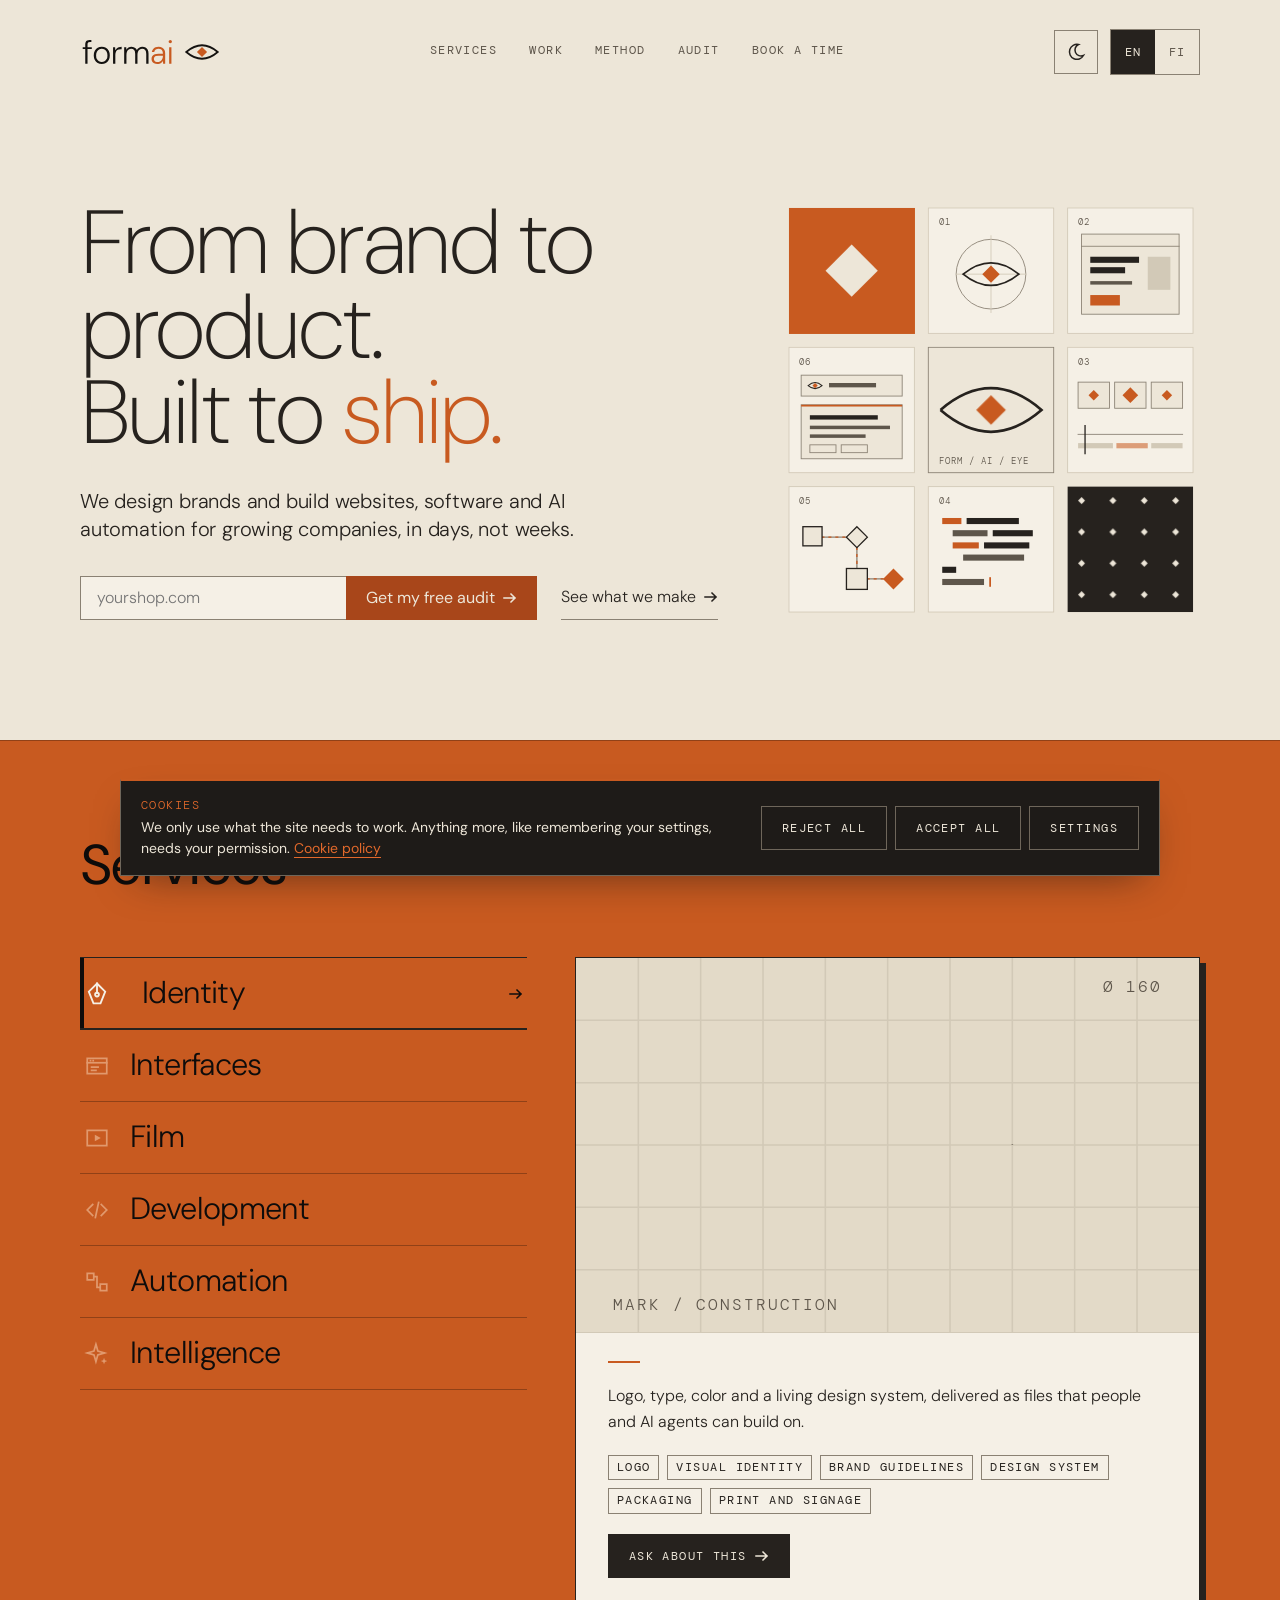
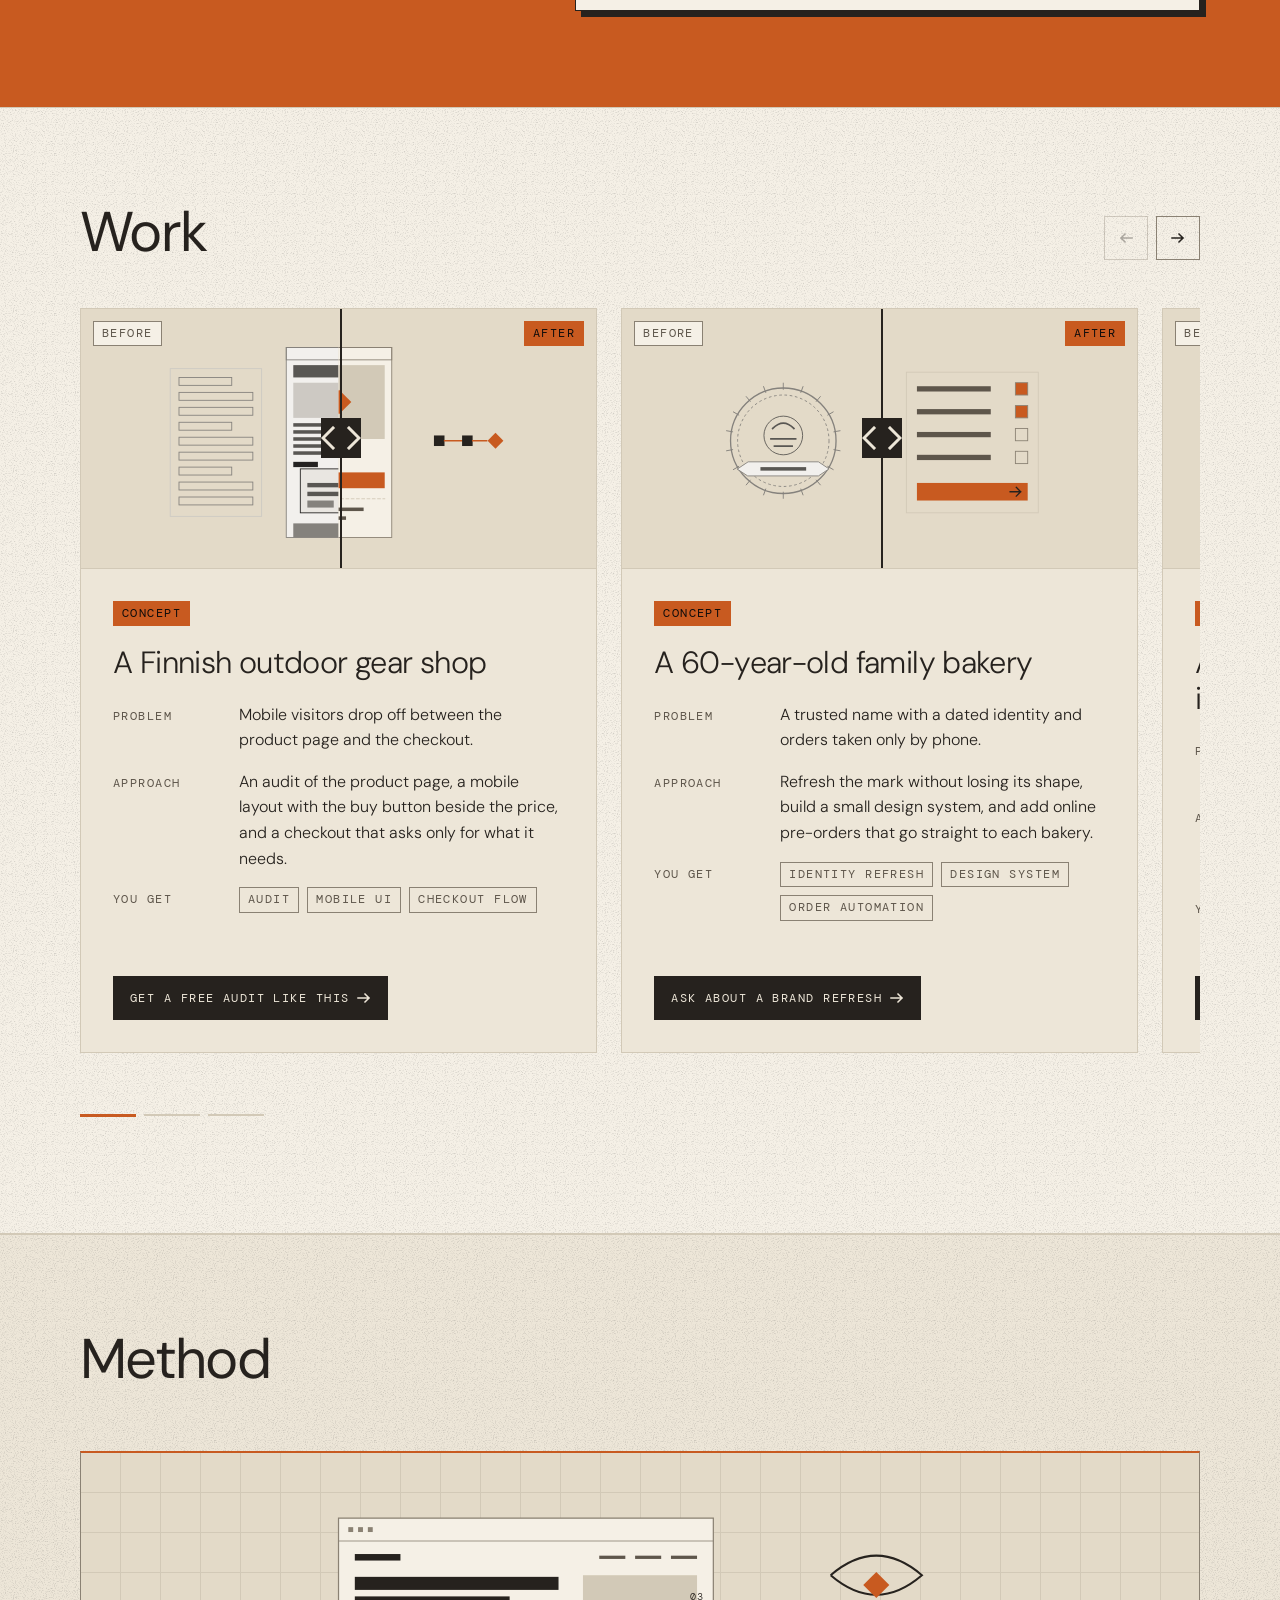
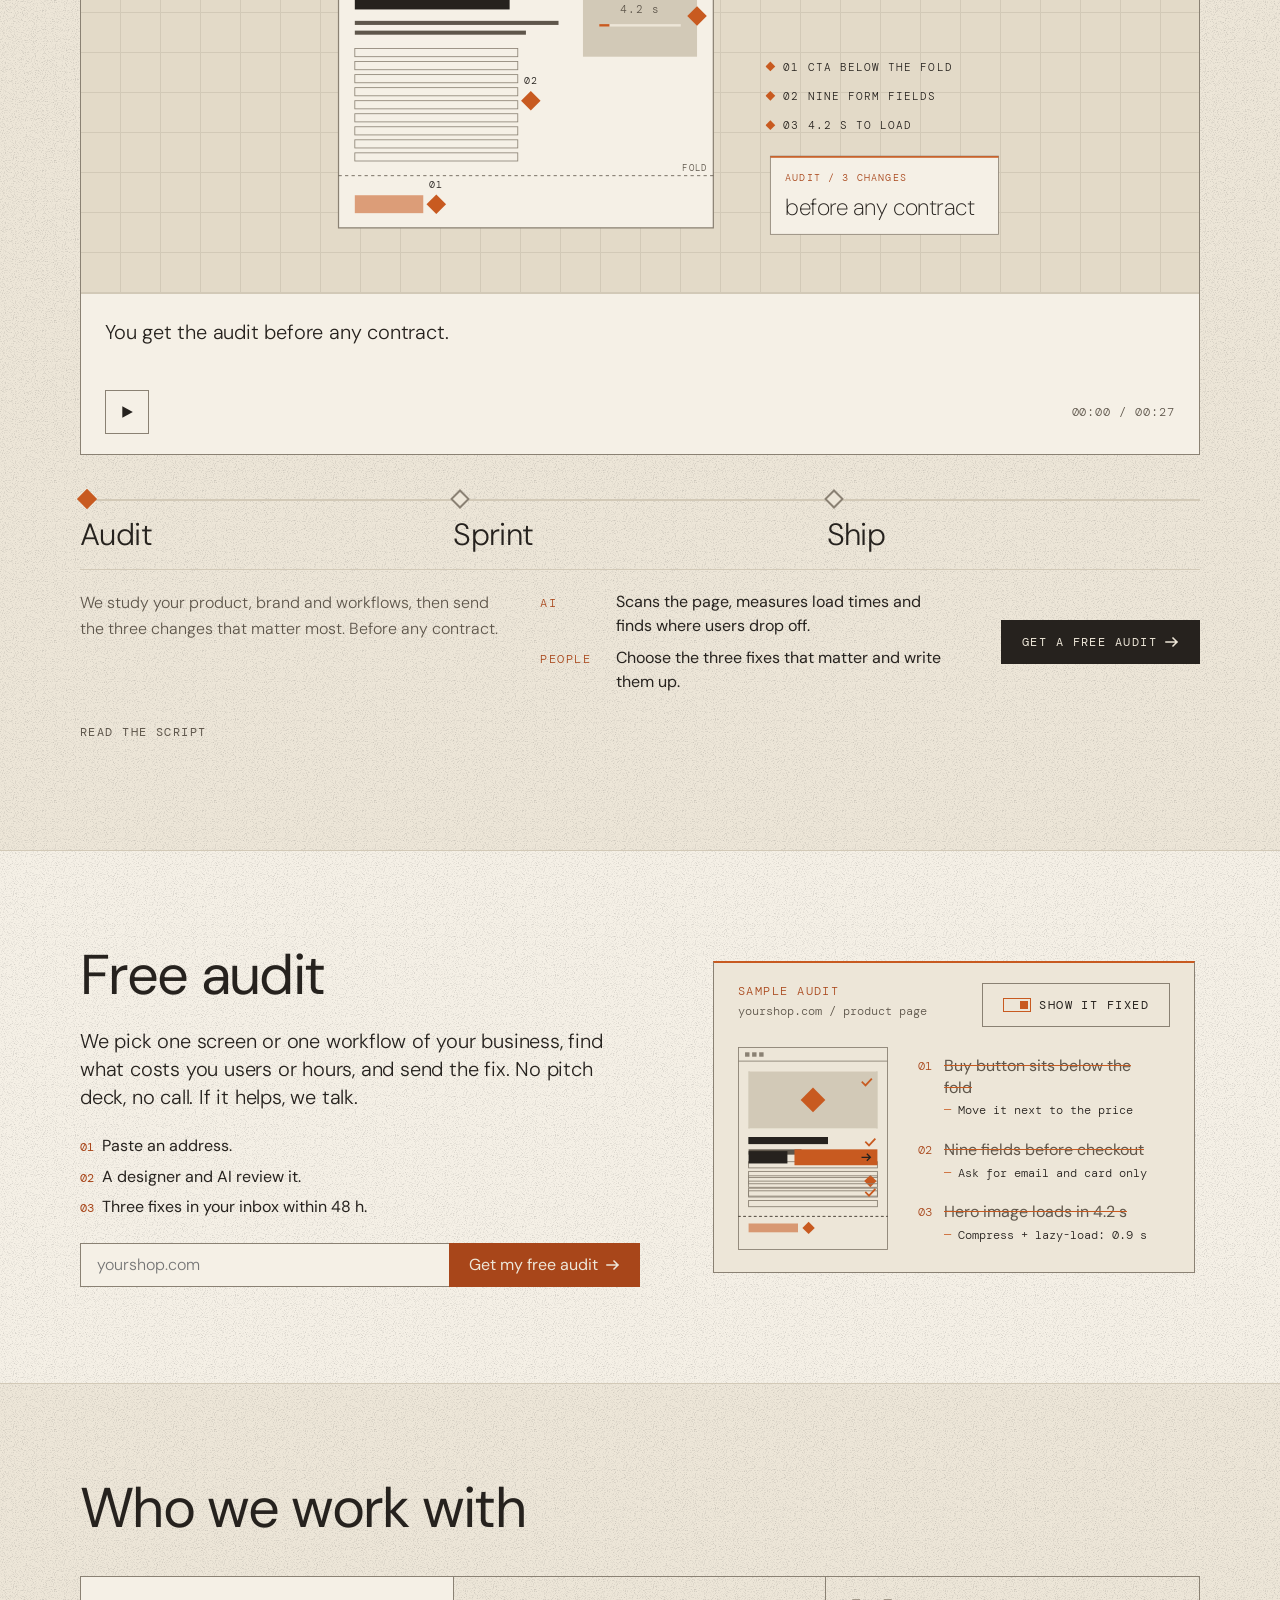
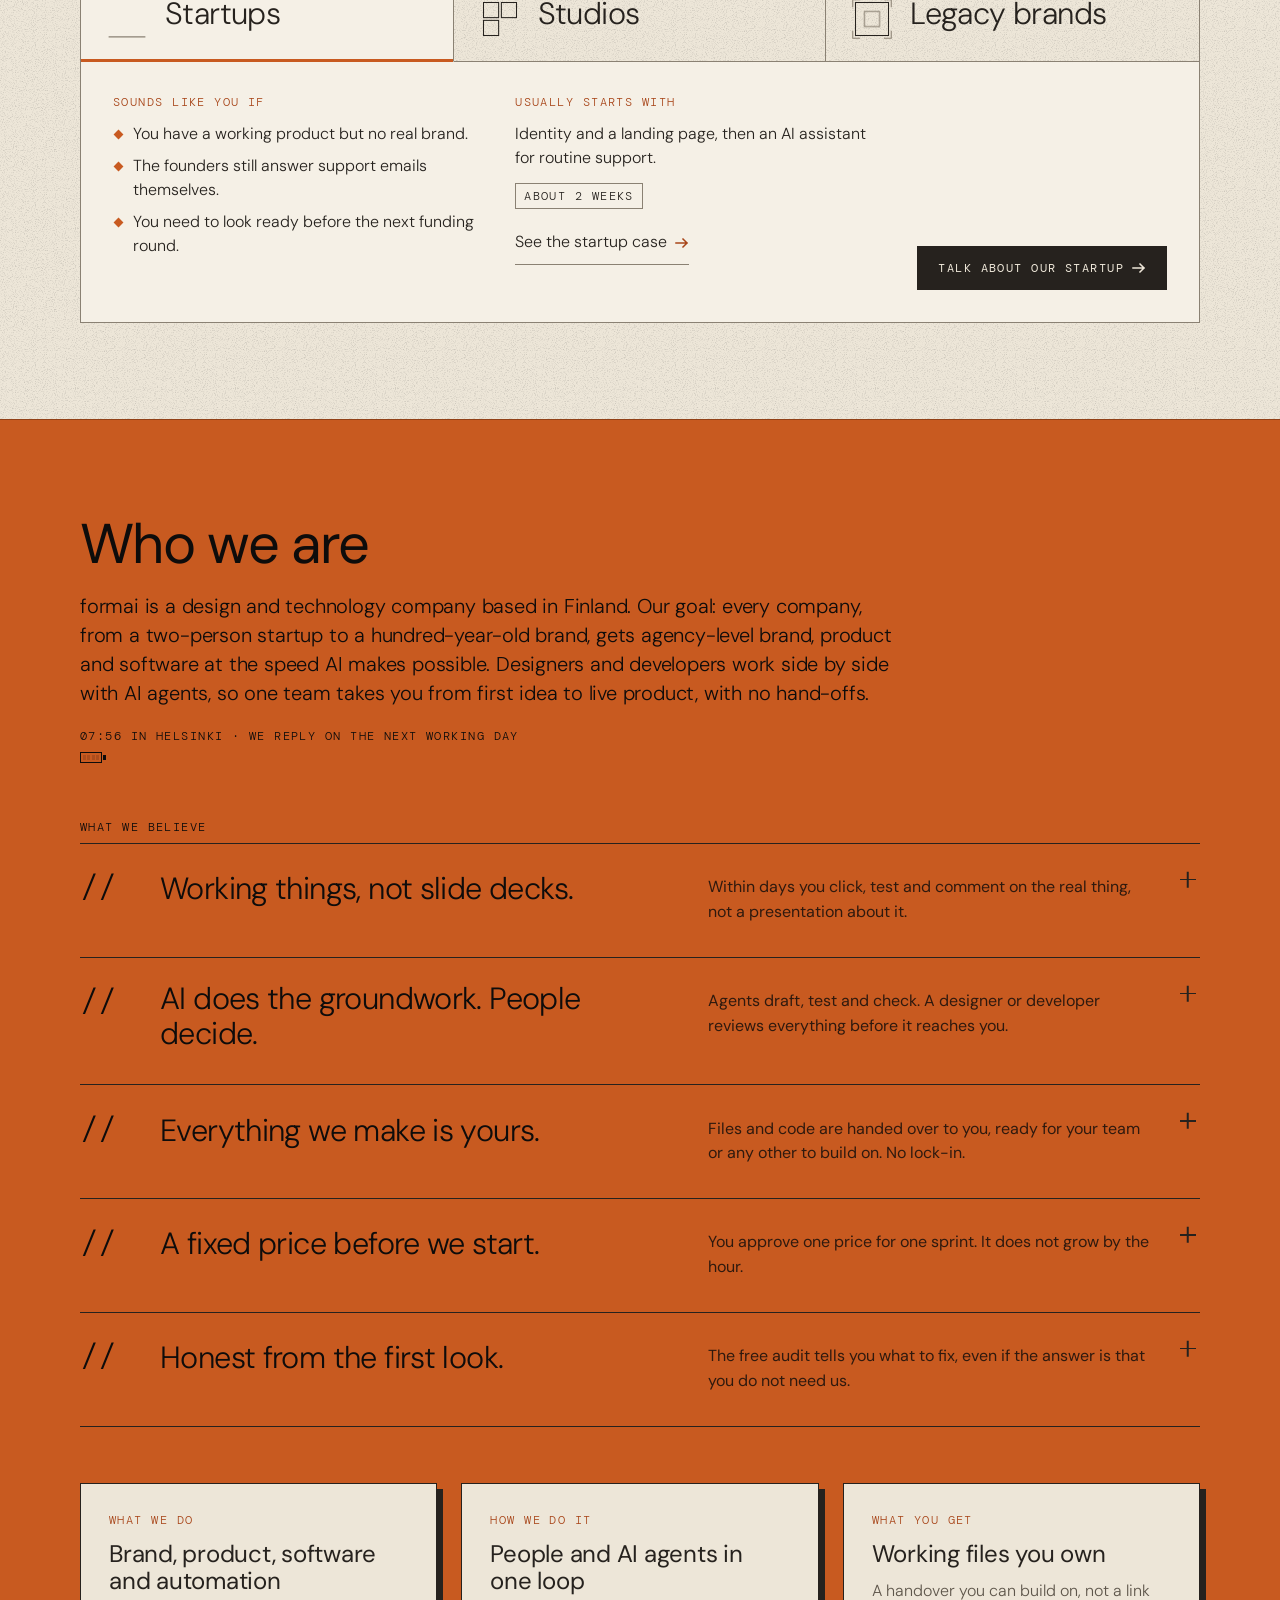
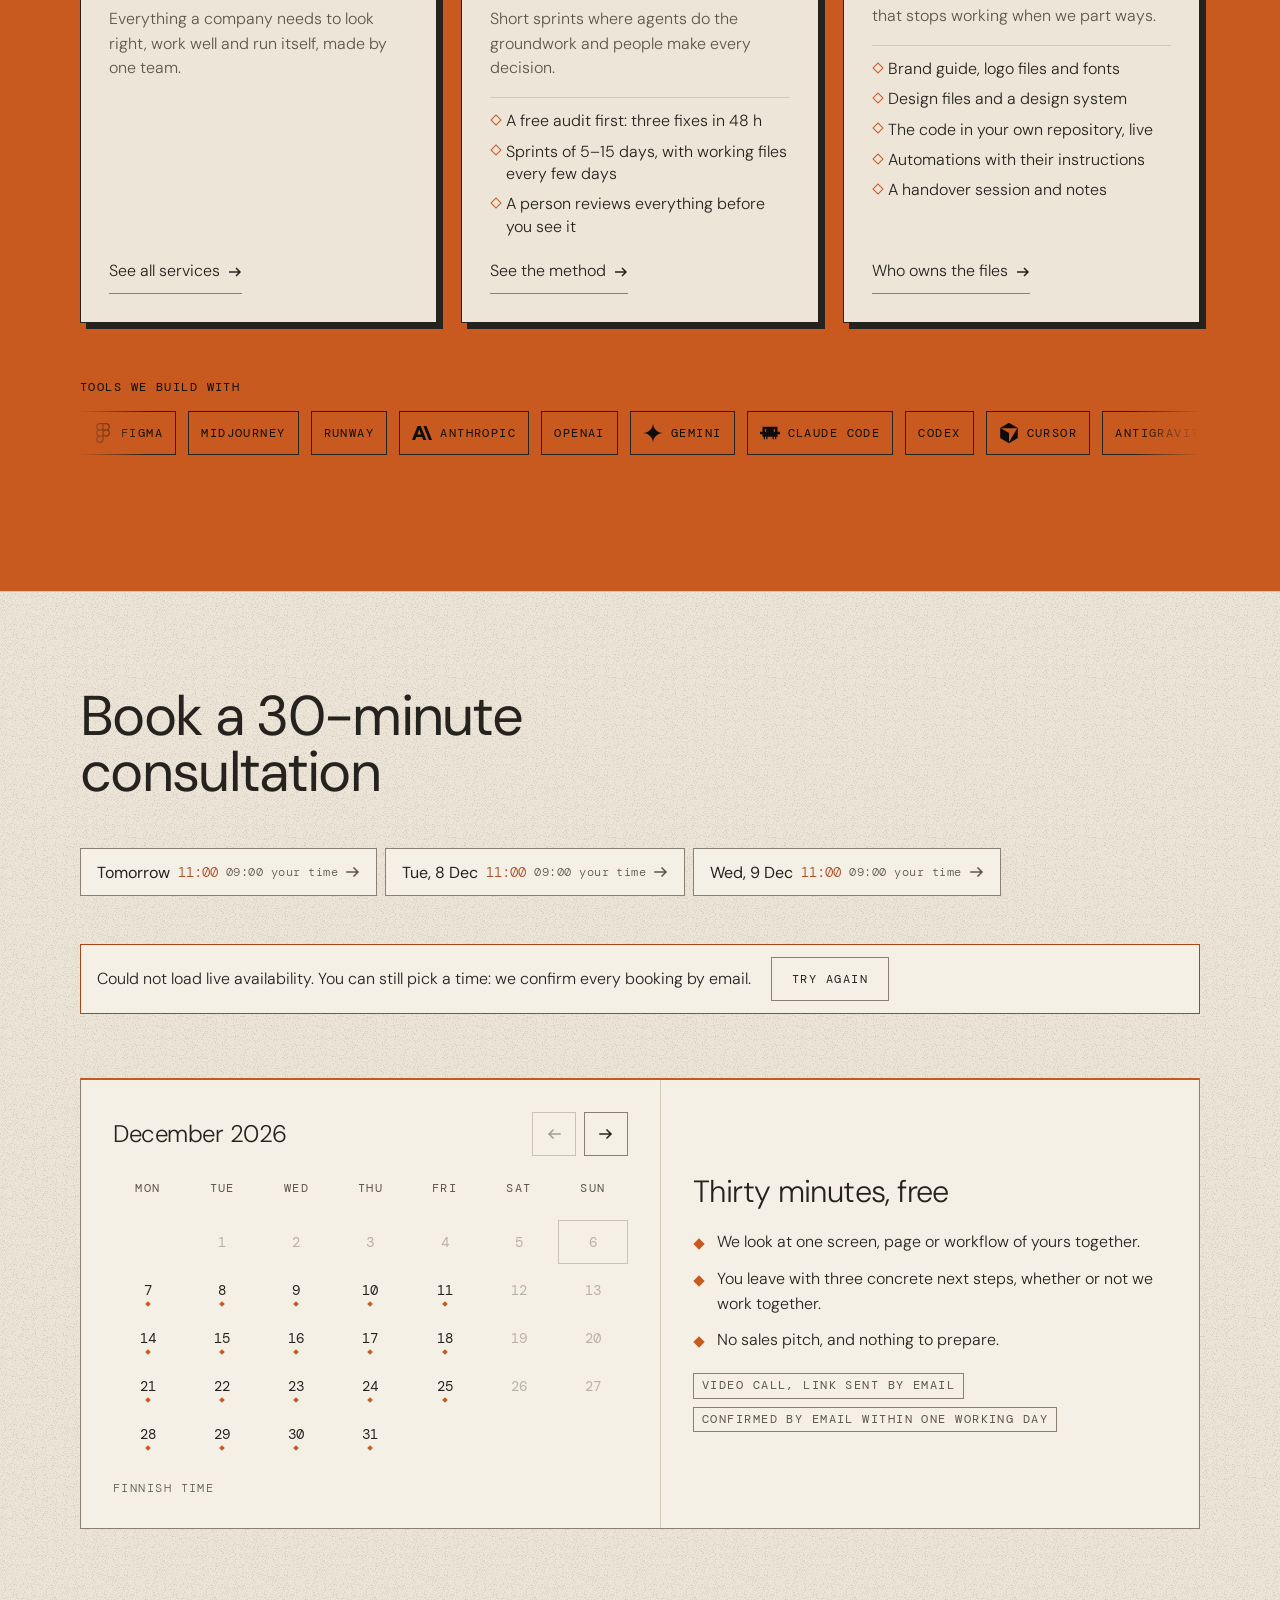
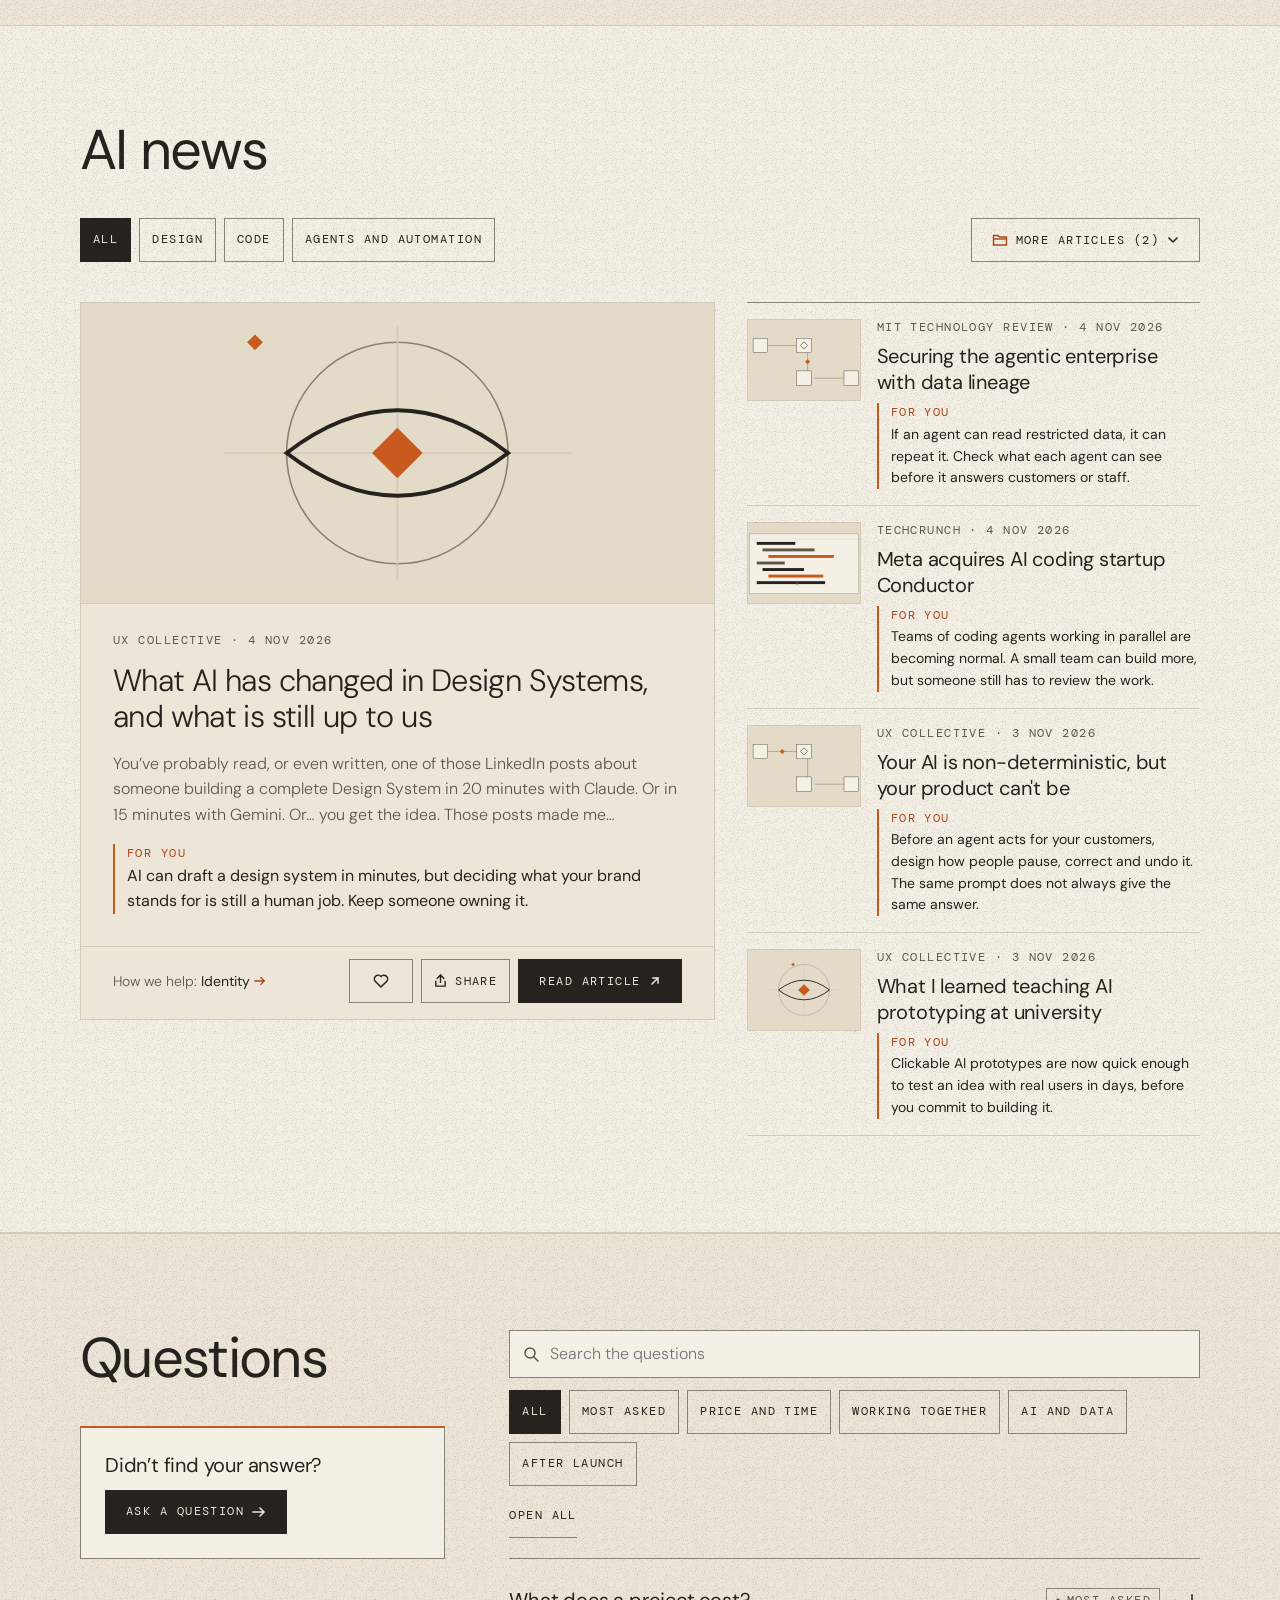
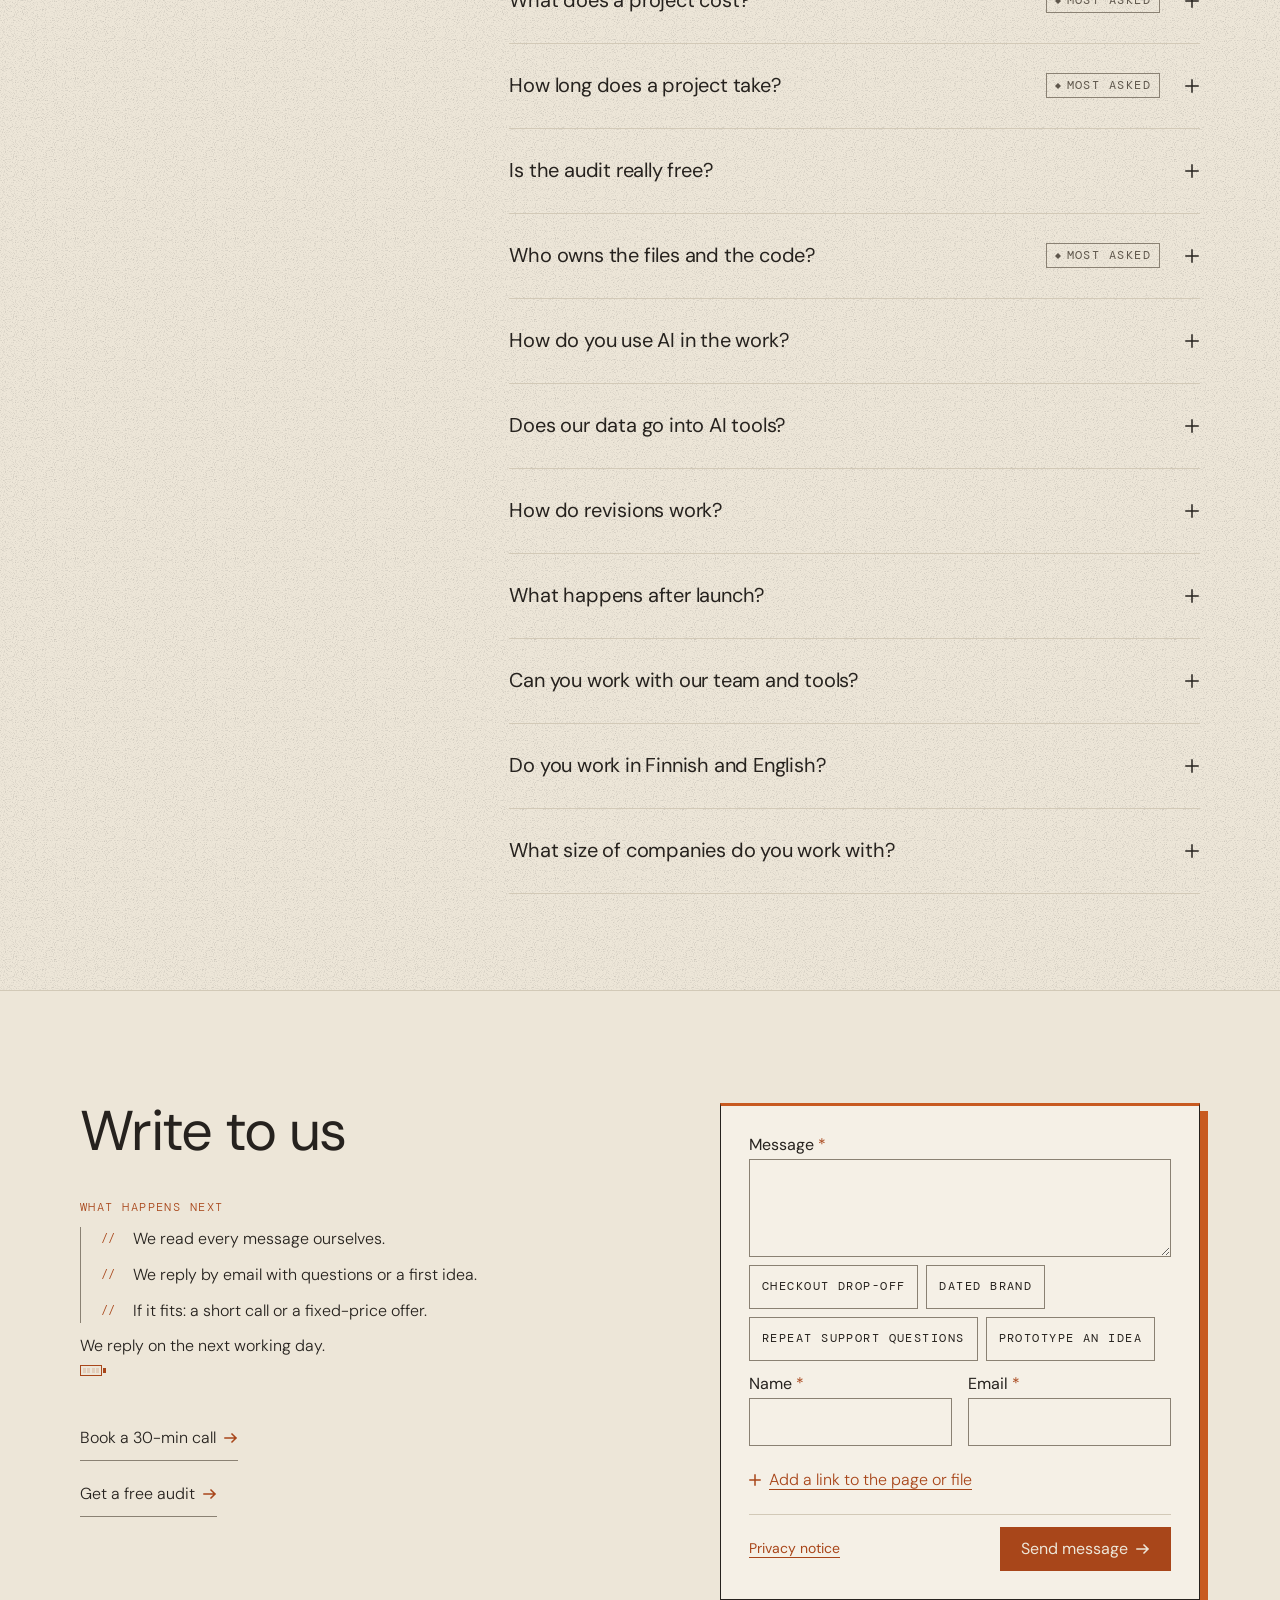
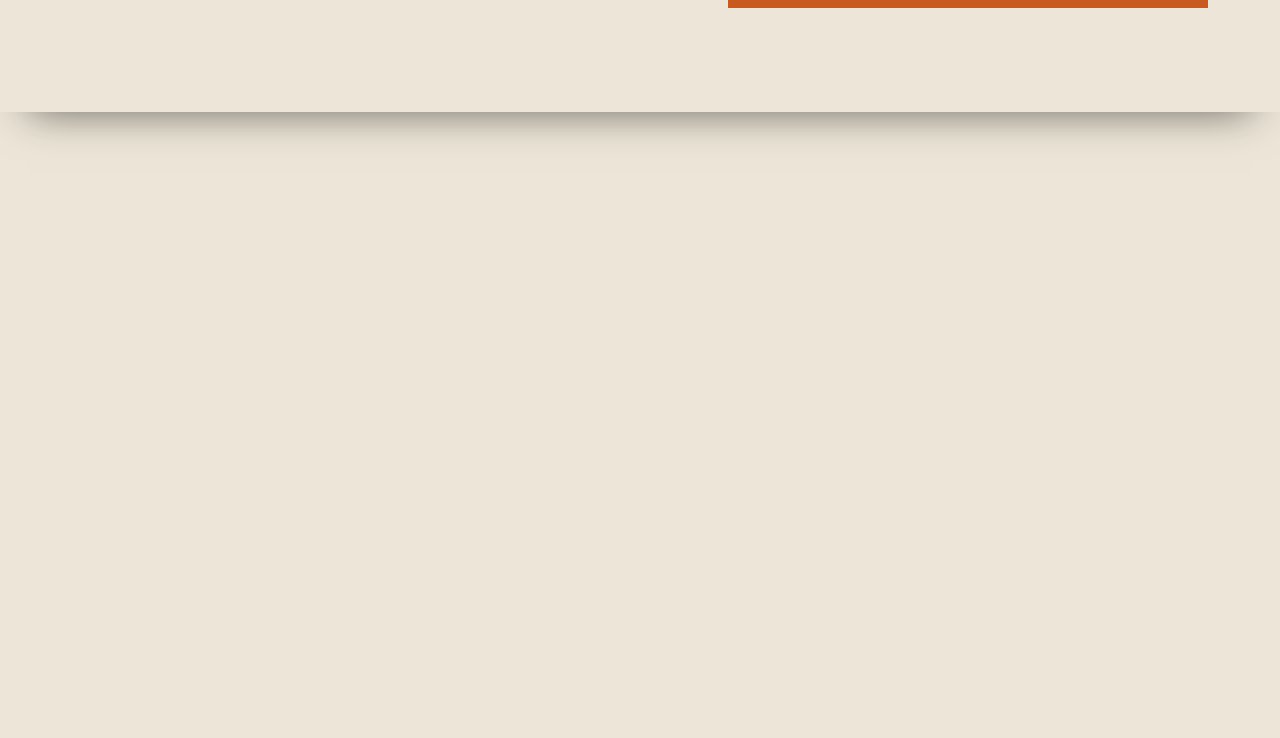
==== commit 81404394: "Remove 'Get a free audit' from the navbar The orange header button and the same link in the phone me" ====
--- a/index.html
+++ b/index.html
@@ -87,7 +87,6 @@
 <button type="button" data-action="setEn" aria-pressed="true" lang="en" style="font-family: 'DM Mono', ui-monospace, monospace; font-size: 0.75rem; font-weight: 400; letter-spacing: 0.12em; line-height: 1; min-width: 44px; min-height: 44px; padding: 0 12px; border: 0; border-radius: 0; cursor: pointer; transition: background-color .18s linear, color .18s linear;">EN</button>
 <button type="button" data-action="setFi" aria-pressed="false" lang="fi" style="font-family: 'DM Mono', ui-monospace, monospace; font-size: 0.75rem; font-weight: 400; letter-spacing: 0.12em; line-height: 1; min-width: 44px; min-height: 44px; padding: 0 12px; border: 0; border-radius: 0; cursor: pointer; transition: background-color .18s linear, color .18s linear;">FI</button>
 </div>
-<a class="fm-btn fm-btn-primary fm-navcta" href="#audit" data-action="openAudit" data-i18n="cta" style="font-size: 1rem; font-weight: 400; line-height: 1; padding: 12px 24px; background: var(--accent); color: var(--on-accent);"></a>
 <button type="button" class="fm-menu-btn" data-action="toggleMenu" aria-expanded="false" aria-controls="fm-nav" data-i18n-aria-label="menu" style="display: none; align-items: center; justify-content: center; width: 44px; height: 44px; padding: 0; border: 1px solid var(--strong); border-radius: 0; background: transparent; color: var(--ink); cursor: pointer;">
 <svg class="fm-ico-menu" width="20" height="20" viewBox="0 0 20 20" aria-hidden="true"><path d="M2 6 H18 M2 14 H18" style="fill: none; stroke: currentColor; stroke-width: 1.5; stroke-linecap: square;"></path></svg>
 <svg class="fm-ico-close" width="20" height="20" viewBox="0 0 20 20" aria-hidden="true"><path d="M4 4 L16 16 M16 4 L4 16" style="fill: none; stroke: currentColor; stroke-width: 1.5; stroke-linecap: square;"></path></svg>
@@ -103,7 +102,6 @@
 <a class="fm-link fm-navlink fm-navlink-more" href="#news" data-action="closeMenu" data-i18n="newsLabel" style="font-family: 'DM Mono', ui-monospace, monospace; font-size: 0.75rem; font-weight: 400; letter-spacing: 0.12em; text-transform: uppercase; color: var(--muted);"></a>
 <a class="fm-link fm-navlink fm-navlink-more" href="#faq" data-action="closeMenu" data-i18n="faqLabel" style="font-family: 'DM Mono', ui-monospace, monospace; font-size: 0.75rem; font-weight: 400; letter-spacing: 0.12em; text-transform: uppercase; color: var(--muted);"></a>
 <a class="fm-link fm-navlink fm-navlink-more" href="#contact" data-action="closeMenu" data-i18n="ci.label" style="font-family: 'DM Mono', ui-monospace, monospace; font-size: 0.75rem; font-weight: 400; letter-spacing: 0.12em; text-transform: uppercase; color: var(--muted);"></a>
-<a class="fm-link fm-navlink fm-navlink-cta" href="#audit" data-action="openAudit" data-i18n="cta" style="font-family: 'DM Mono', ui-monospace, monospace; font-size: 0.75rem; font-weight: 400; letter-spacing: 0.12em; text-transform: uppercase; color: var(--accent);"></a>
 <div role="group" class="fm-lang fm-nav-lang" data-i18n-aria-label="langLabel" style="display: flex; border: 1px solid var(--strong);">
 <button type="button" data-action="setEn" aria-pressed="true" lang="en" style="font-family: 'DM Mono', ui-monospace, monospace; font-size: 0.75rem; font-weight: 400; letter-spacing: 0.12em; line-height: 1; min-width: 44px; min-height: 44px; padding: 0 12px; border: 0; border-radius: 0; cursor: pointer; transition: background-color .18s linear, color .18s linear;">EN</button>
 <button type="button" data-action="setFi" aria-pressed="false" lang="fi" style="font-family: 'DM Mono', ui-monospace, monospace; font-size: 0.75rem; font-weight: 400; letter-spacing: 0.12em; line-height: 1; min-width: 44px; min-height: 44px; padding: 0 12px; border: 0; border-radius: 0; cursor: pointer; transition: background-color .18s linear, color .18s linear;">FI</button>
--- a/assets/css/styles.css
+++ b/assets/css/styles.css
@@ -73,7 +73,6 @@
 @media (min-width:700px){.fm-cookie{left:24px !important;right:auto !important;bottom:24px !important}}
 @media (max-width:640px){.fm-dlg{padding:24px !important}.fm-cookie{padding:20px !important}}
 .fm-navlink{display:inline-flex;align-items:center;min-height:44px;background-position:0 calc(50% + 11px) !important}
-.fm-navlink-cta{display:none !important}
 /* Header: desktop shows the short link list between logo and controls; narrower screens use the menu */
 .fm-root > header > .fm-hctl{order:3}
 .fm-root > header > .fm-navlinks{order:2}
@@ -86,8 +85,6 @@
 .fm-navlinks{display:flex !important;order:3 !important;position:absolute;top:100%;left:0;right:0;padding:0 40px;box-sizing:border-box;background:var(--surface);flex-direction:column;align-items:stretch !important;gap:0 !important;max-height:0;overflow:hidden;opacity:0;visibility:hidden;transition:max-height .3s cubic-bezier(.2,.7,.2,1),opacity .2s linear,visibility 0s linear .3s}
 .fm-navlinks.is-open{max-height:calc(100vh - 81px);max-height:calc(100dvh - 81px);overflow-y:auto;opacity:1;visibility:visible;border-top:1px solid var(--line);border-bottom:1px solid var(--line);transition:max-height .3s cubic-bezier(.2,.7,.2,1),opacity .2s linear,visibility 0s}
 .fm-navlinks .fm-navlink{min-height:52px;border-bottom:1px solid var(--line);background:none !important}
-.fm-navlinks .fm-navlink-cta{display:inline-flex !important}
-.fm-navcta{display:none !important}
 .fm-menu-btn{display:flex !important}
 }
 @media (max-width:640px){.fm-navlinks{padding:0 20px}}
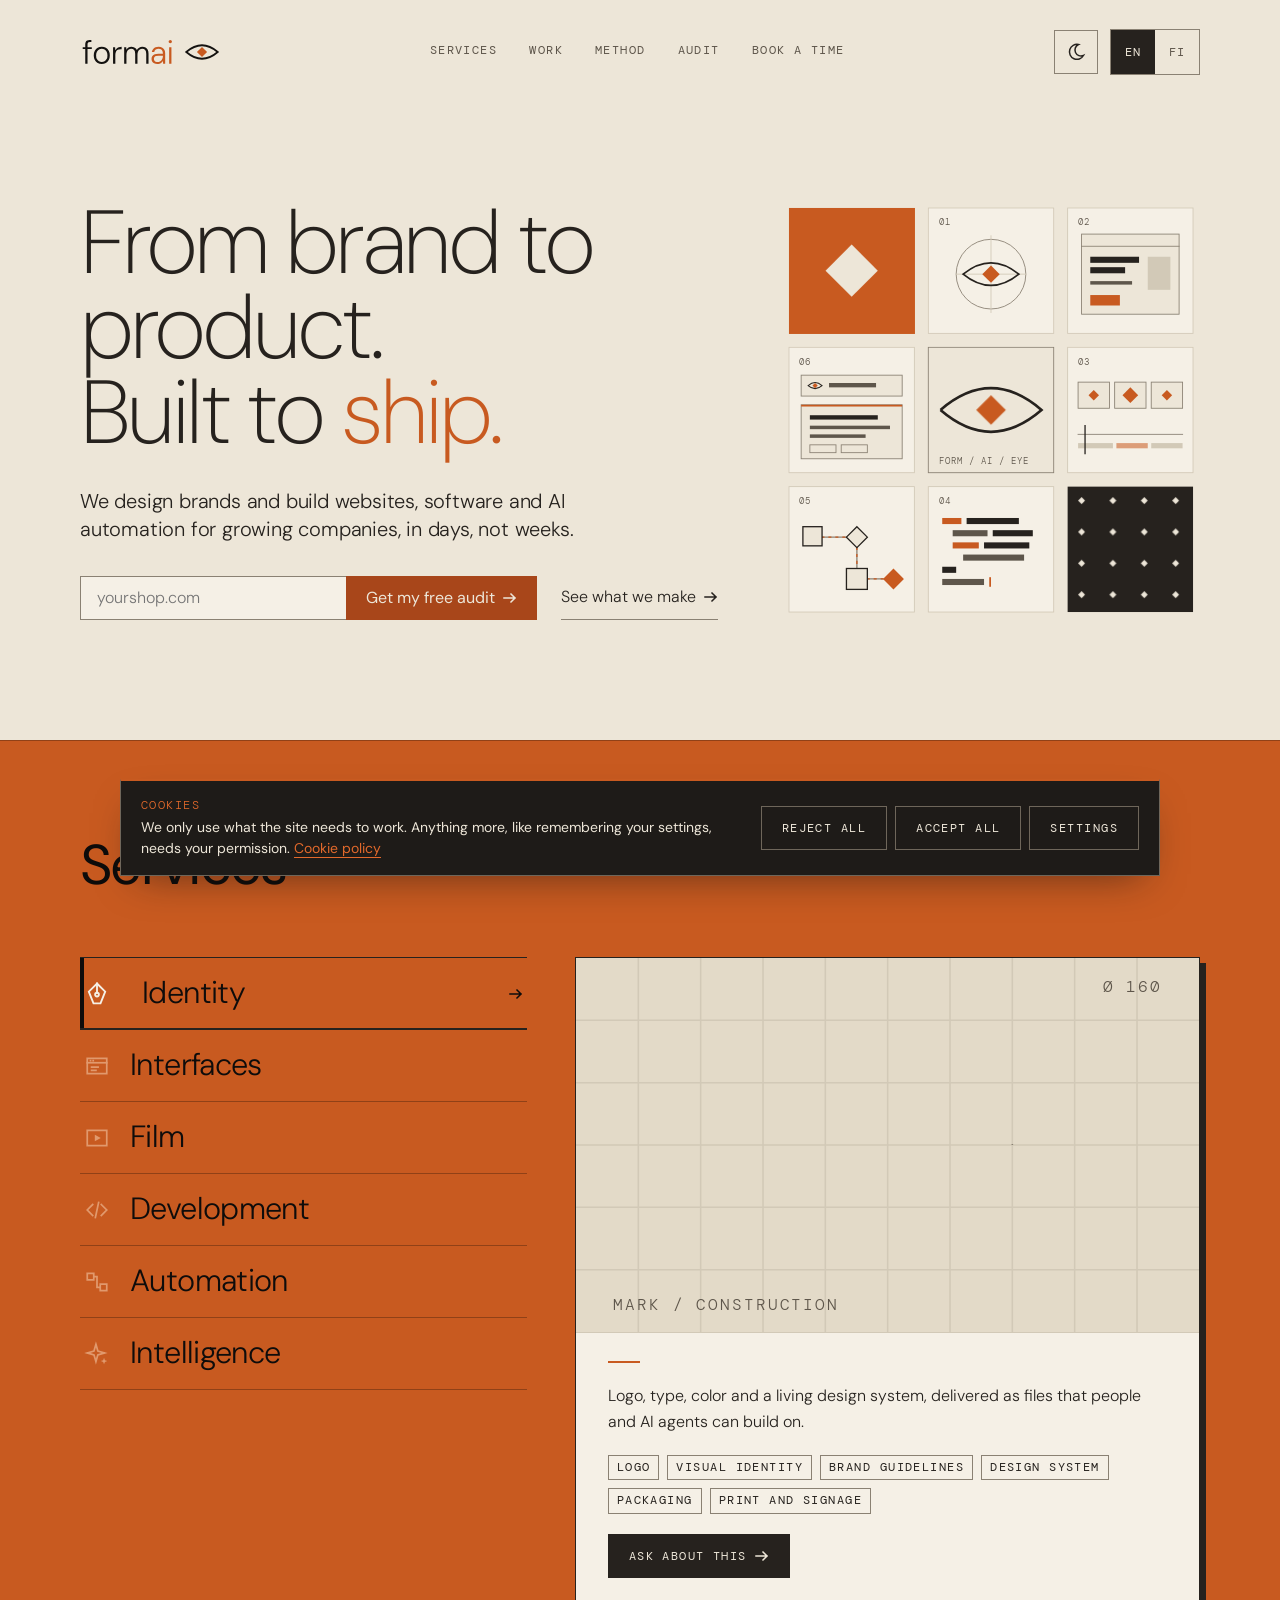
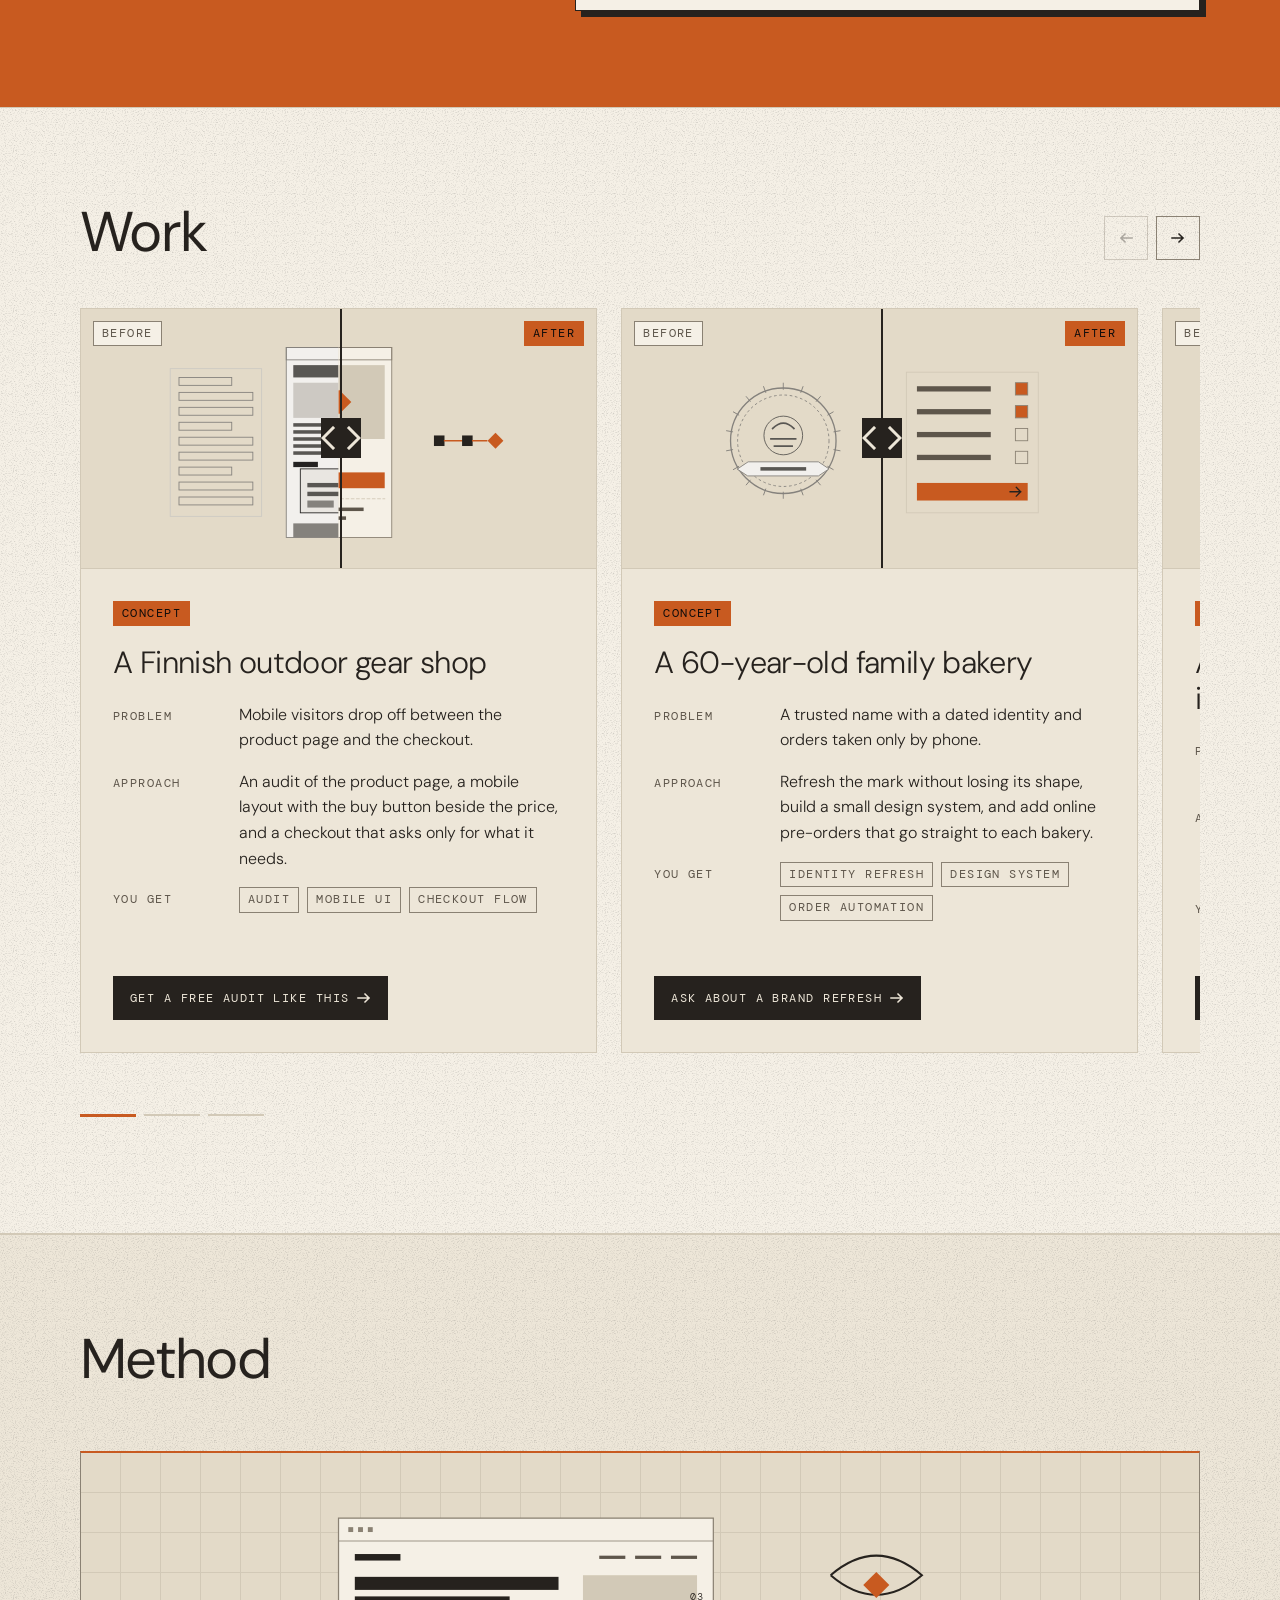
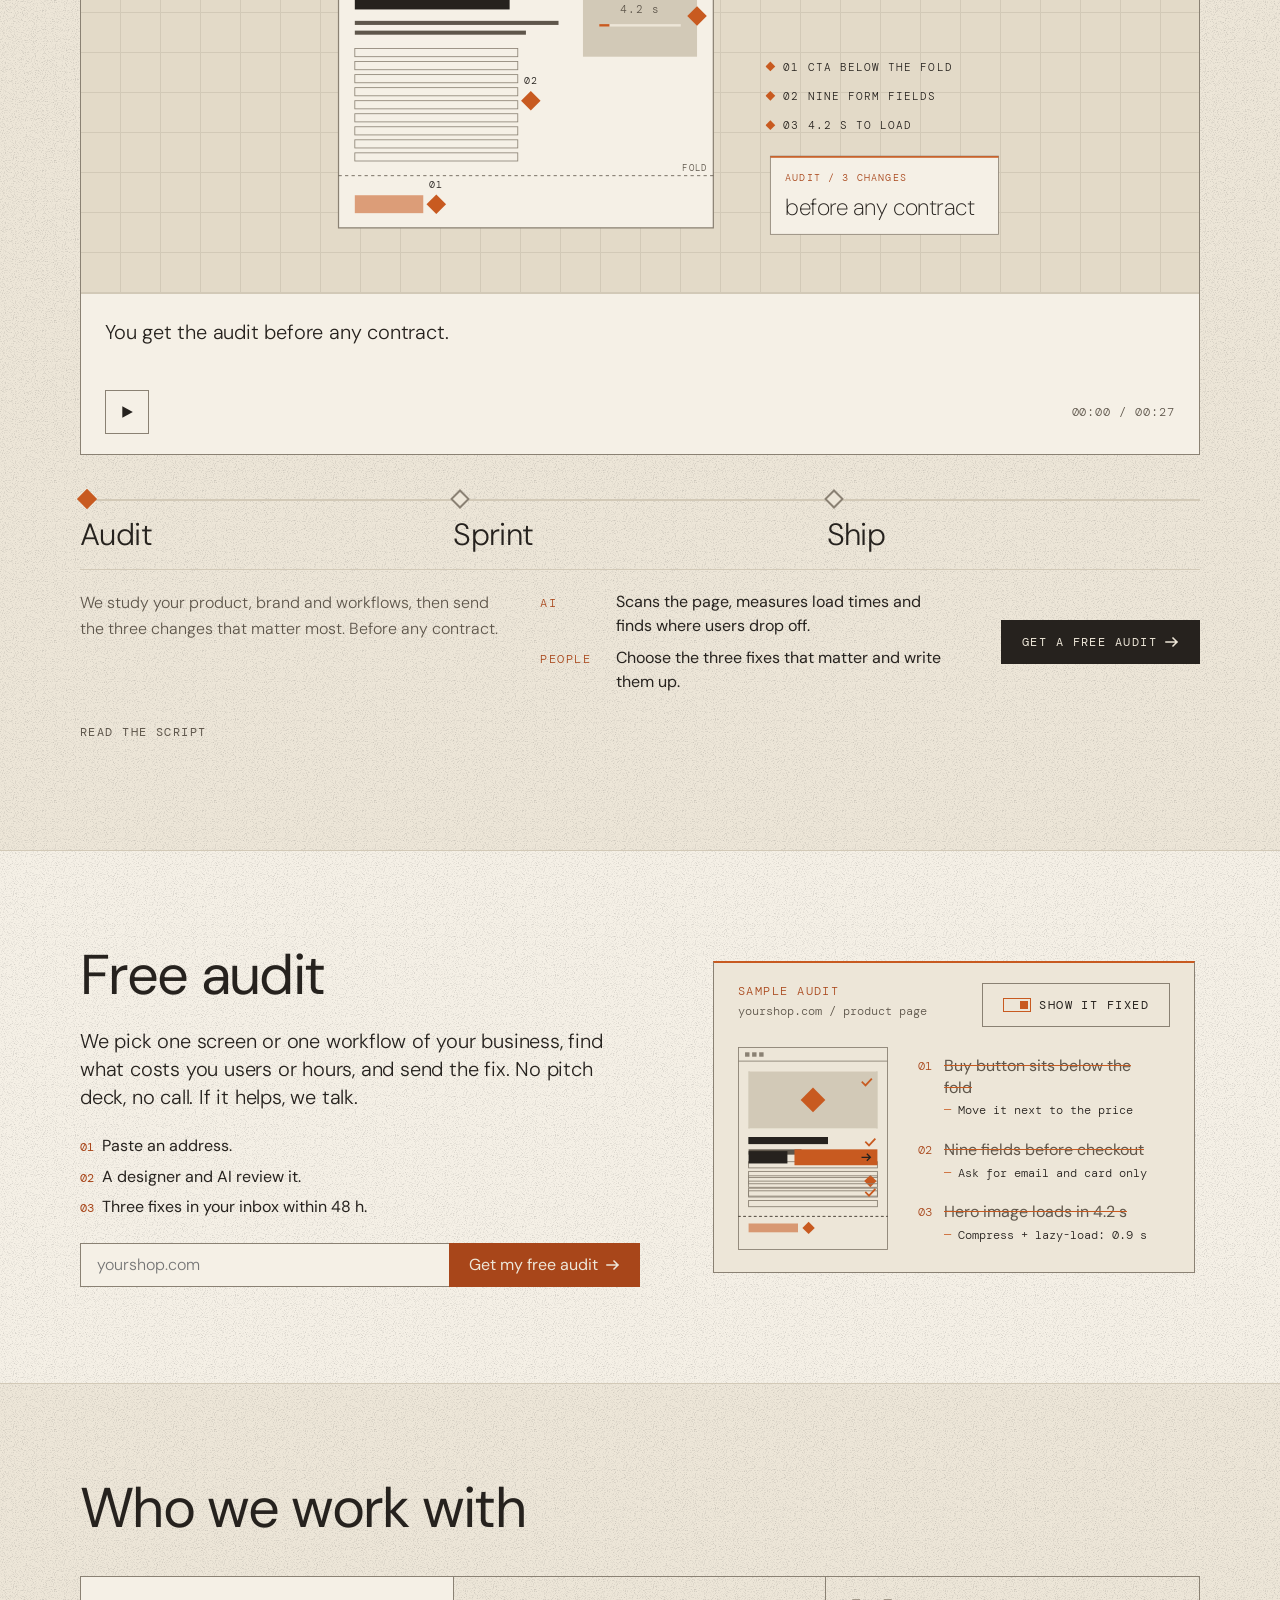
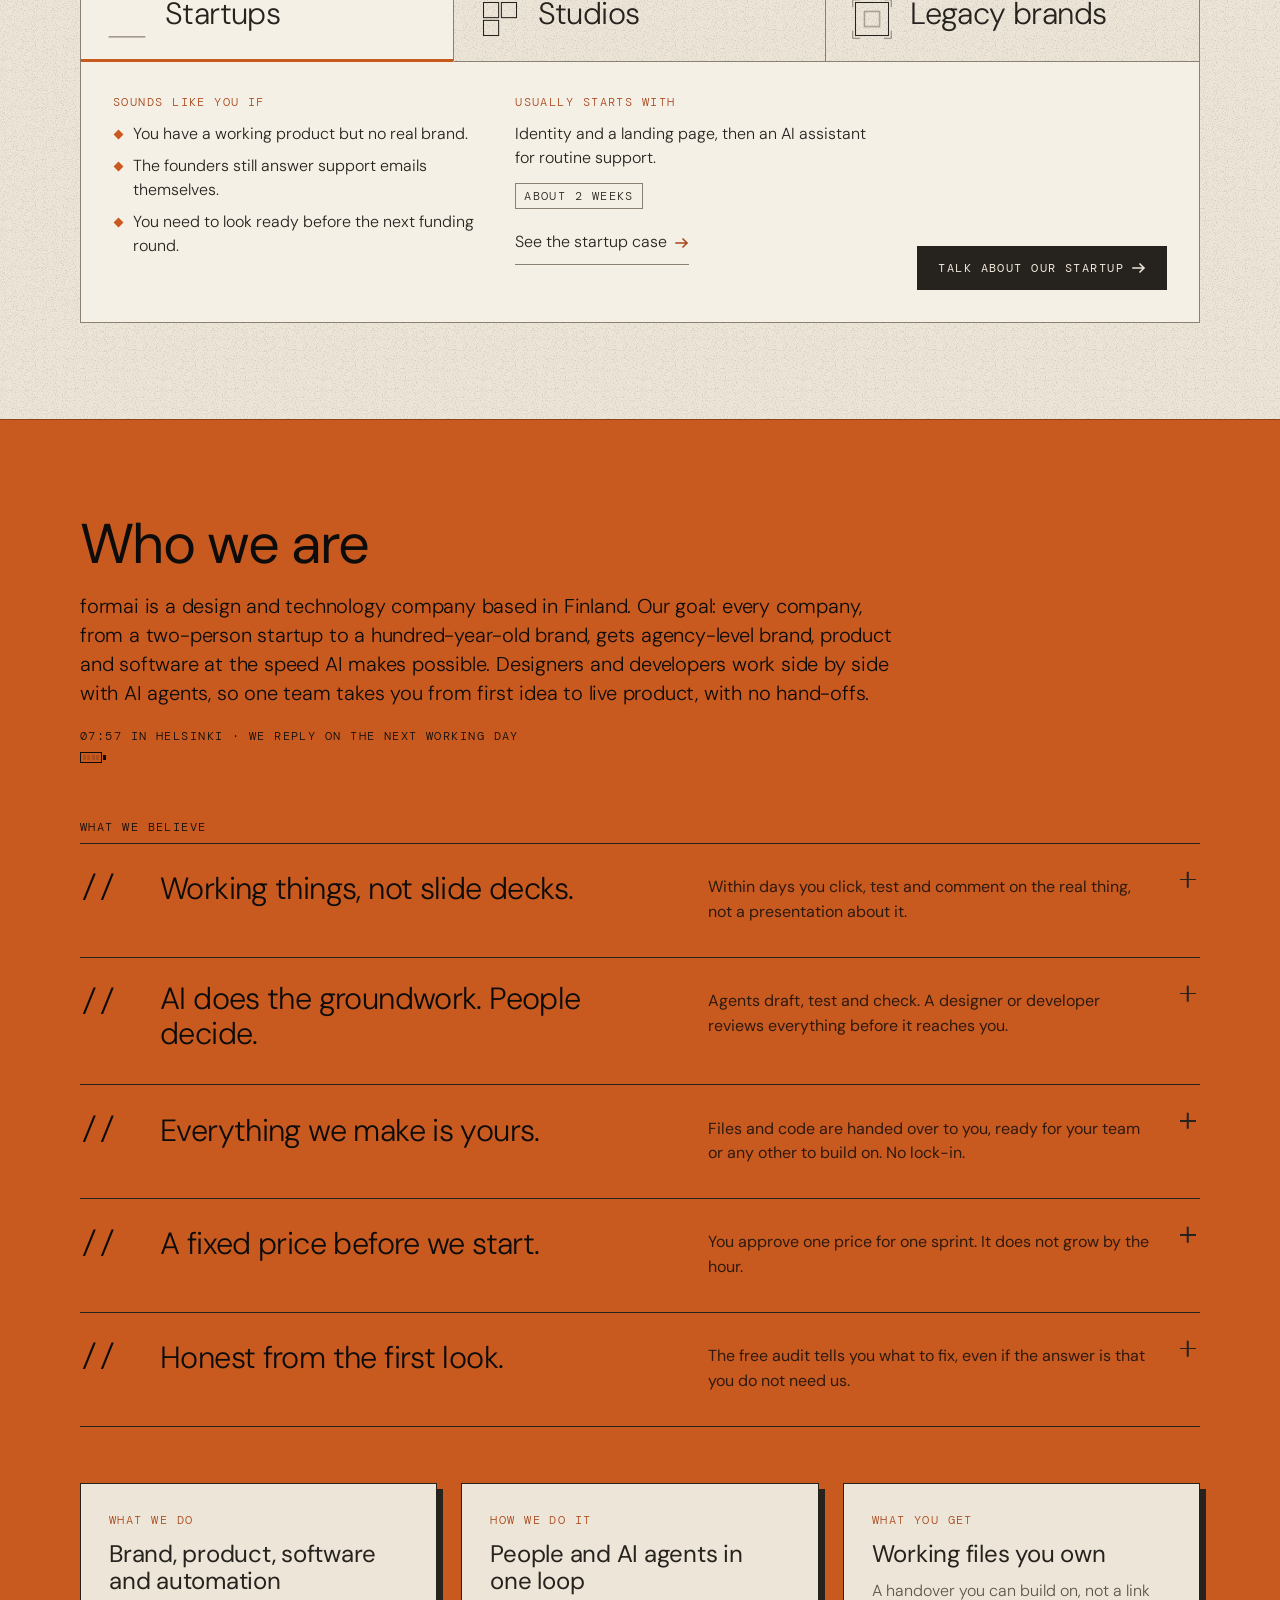
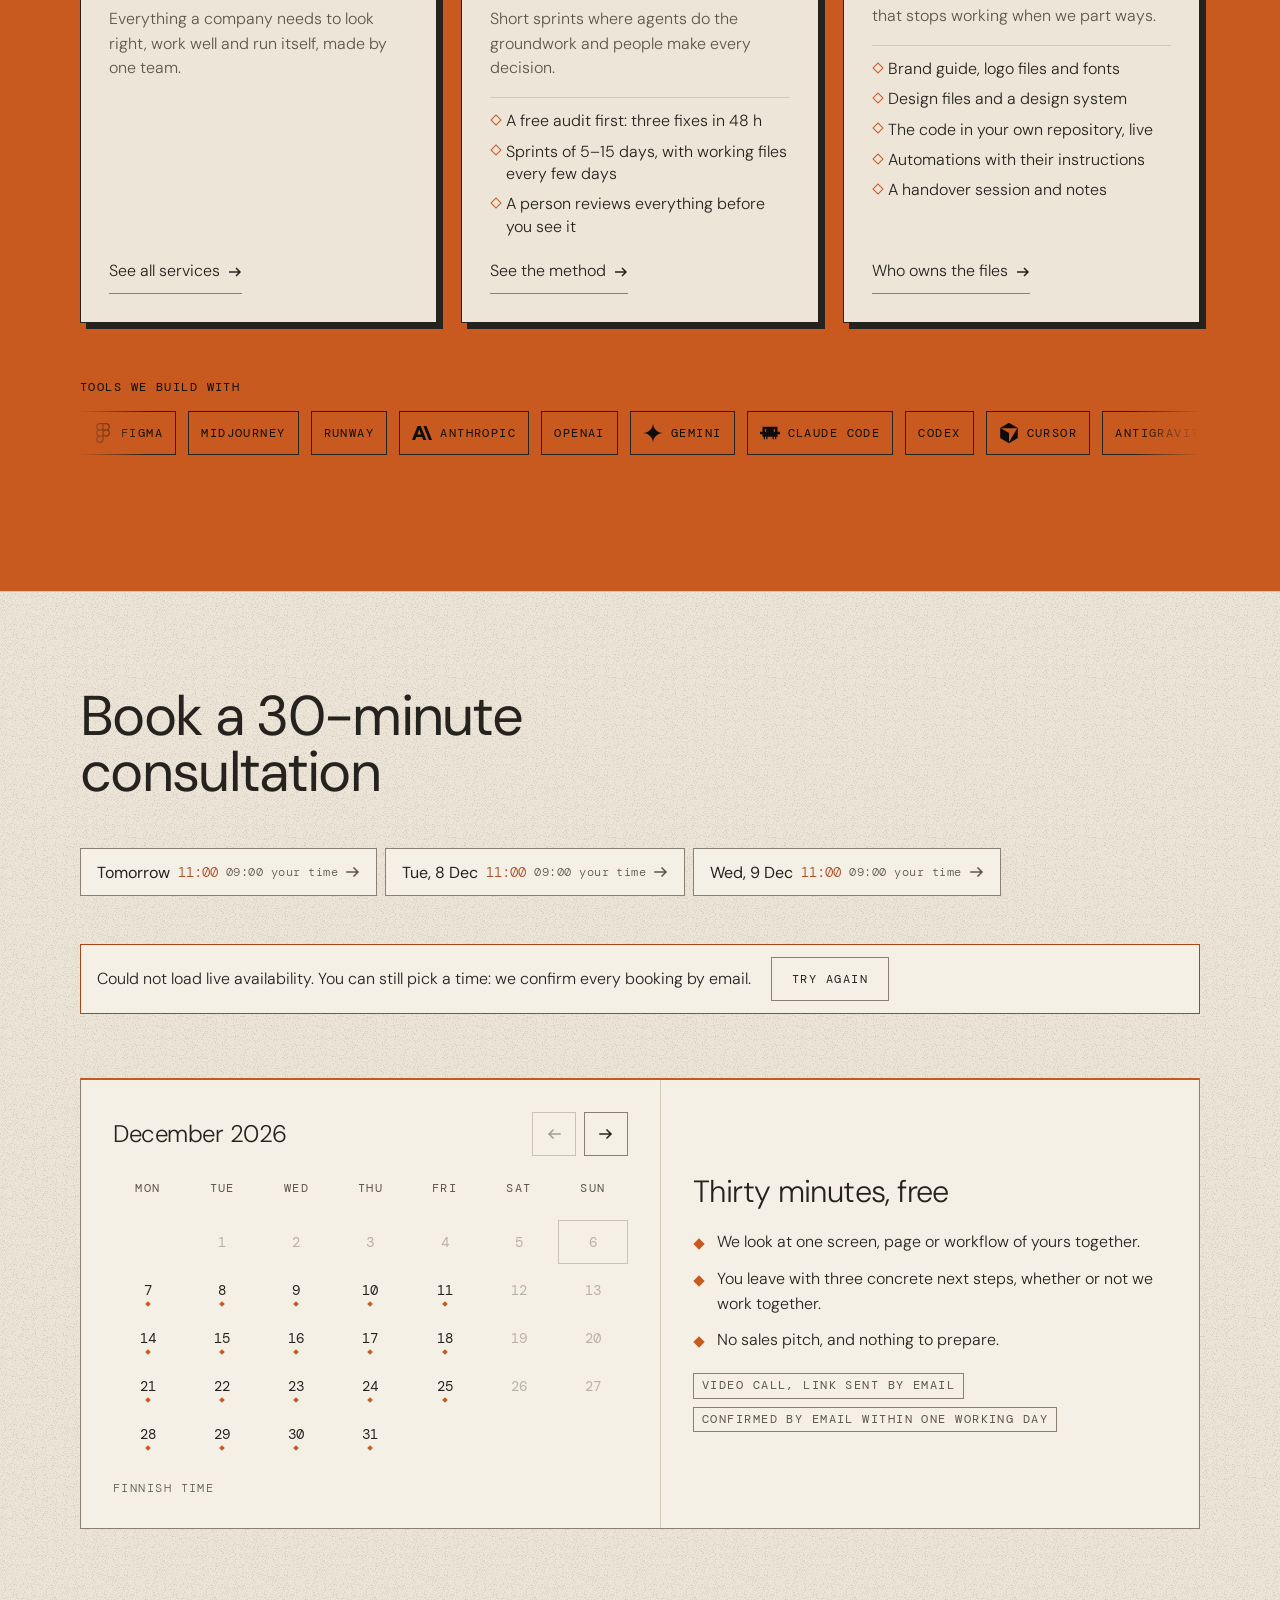
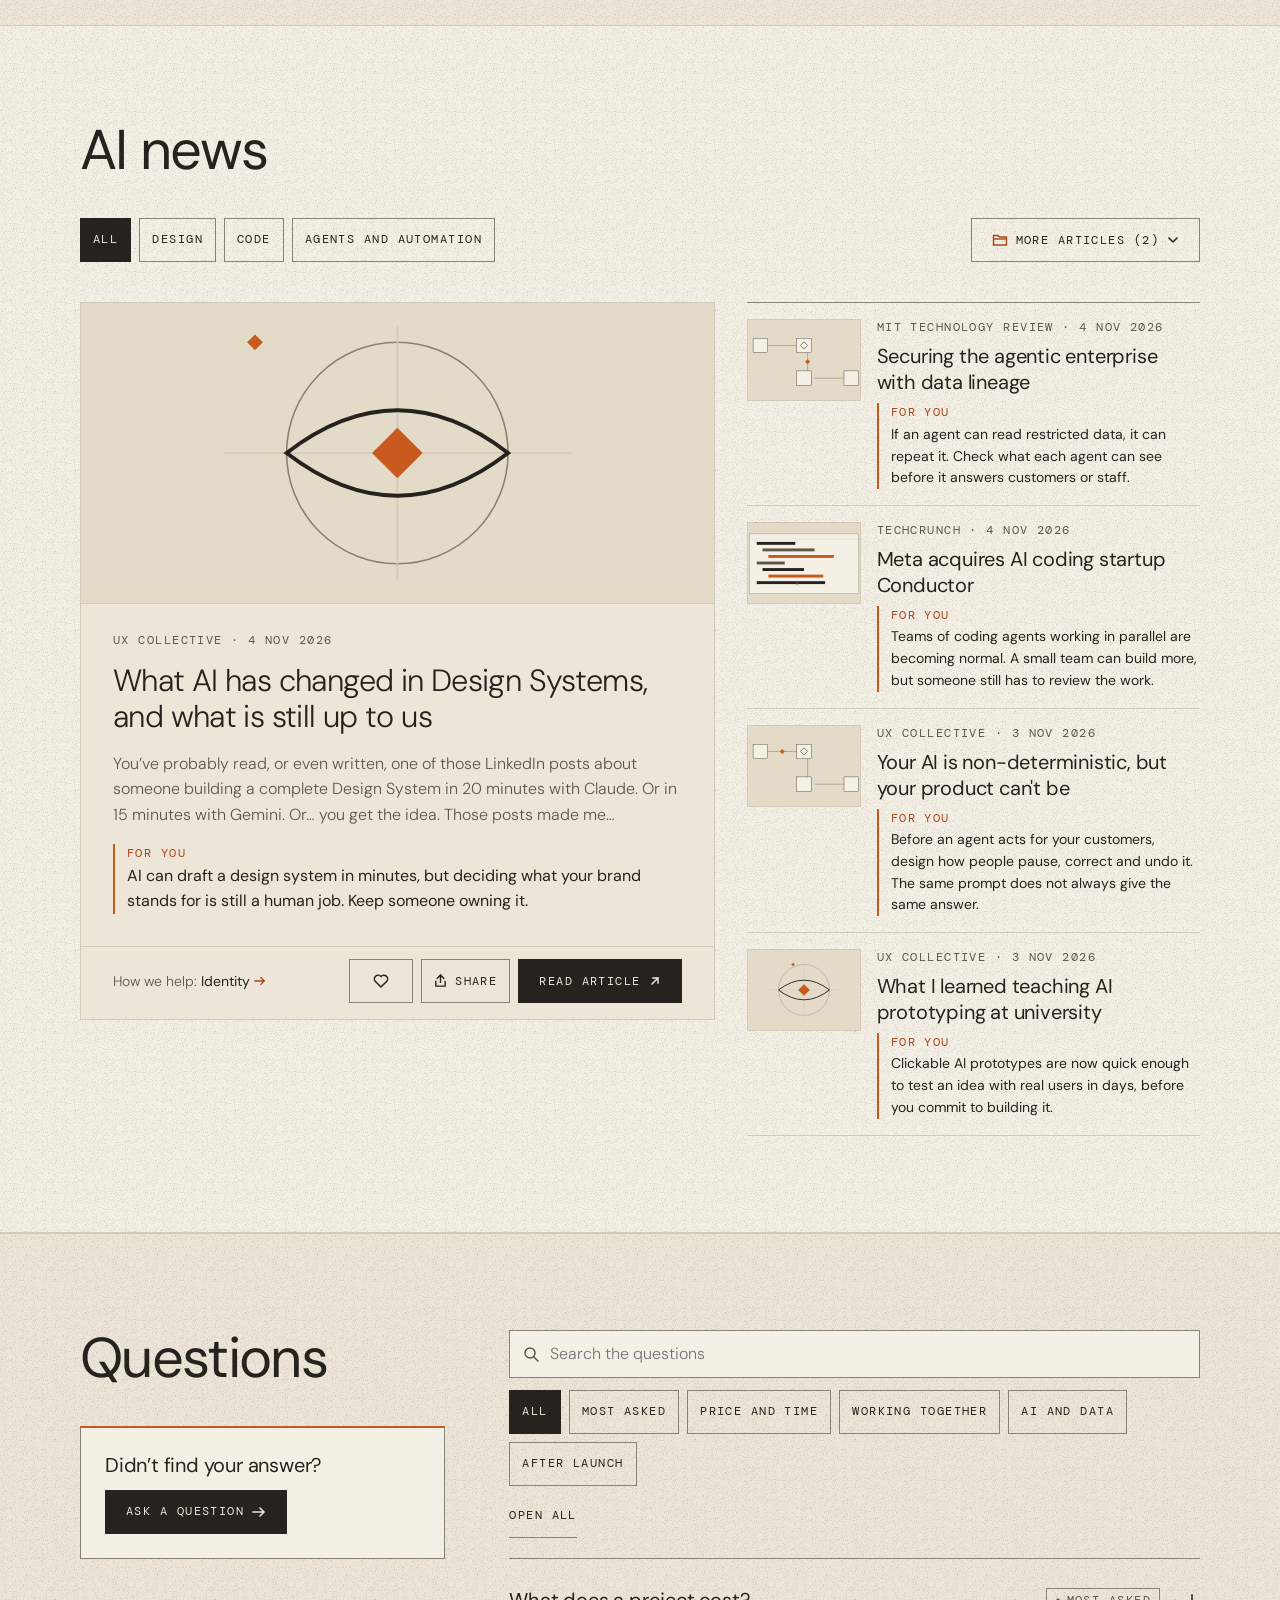
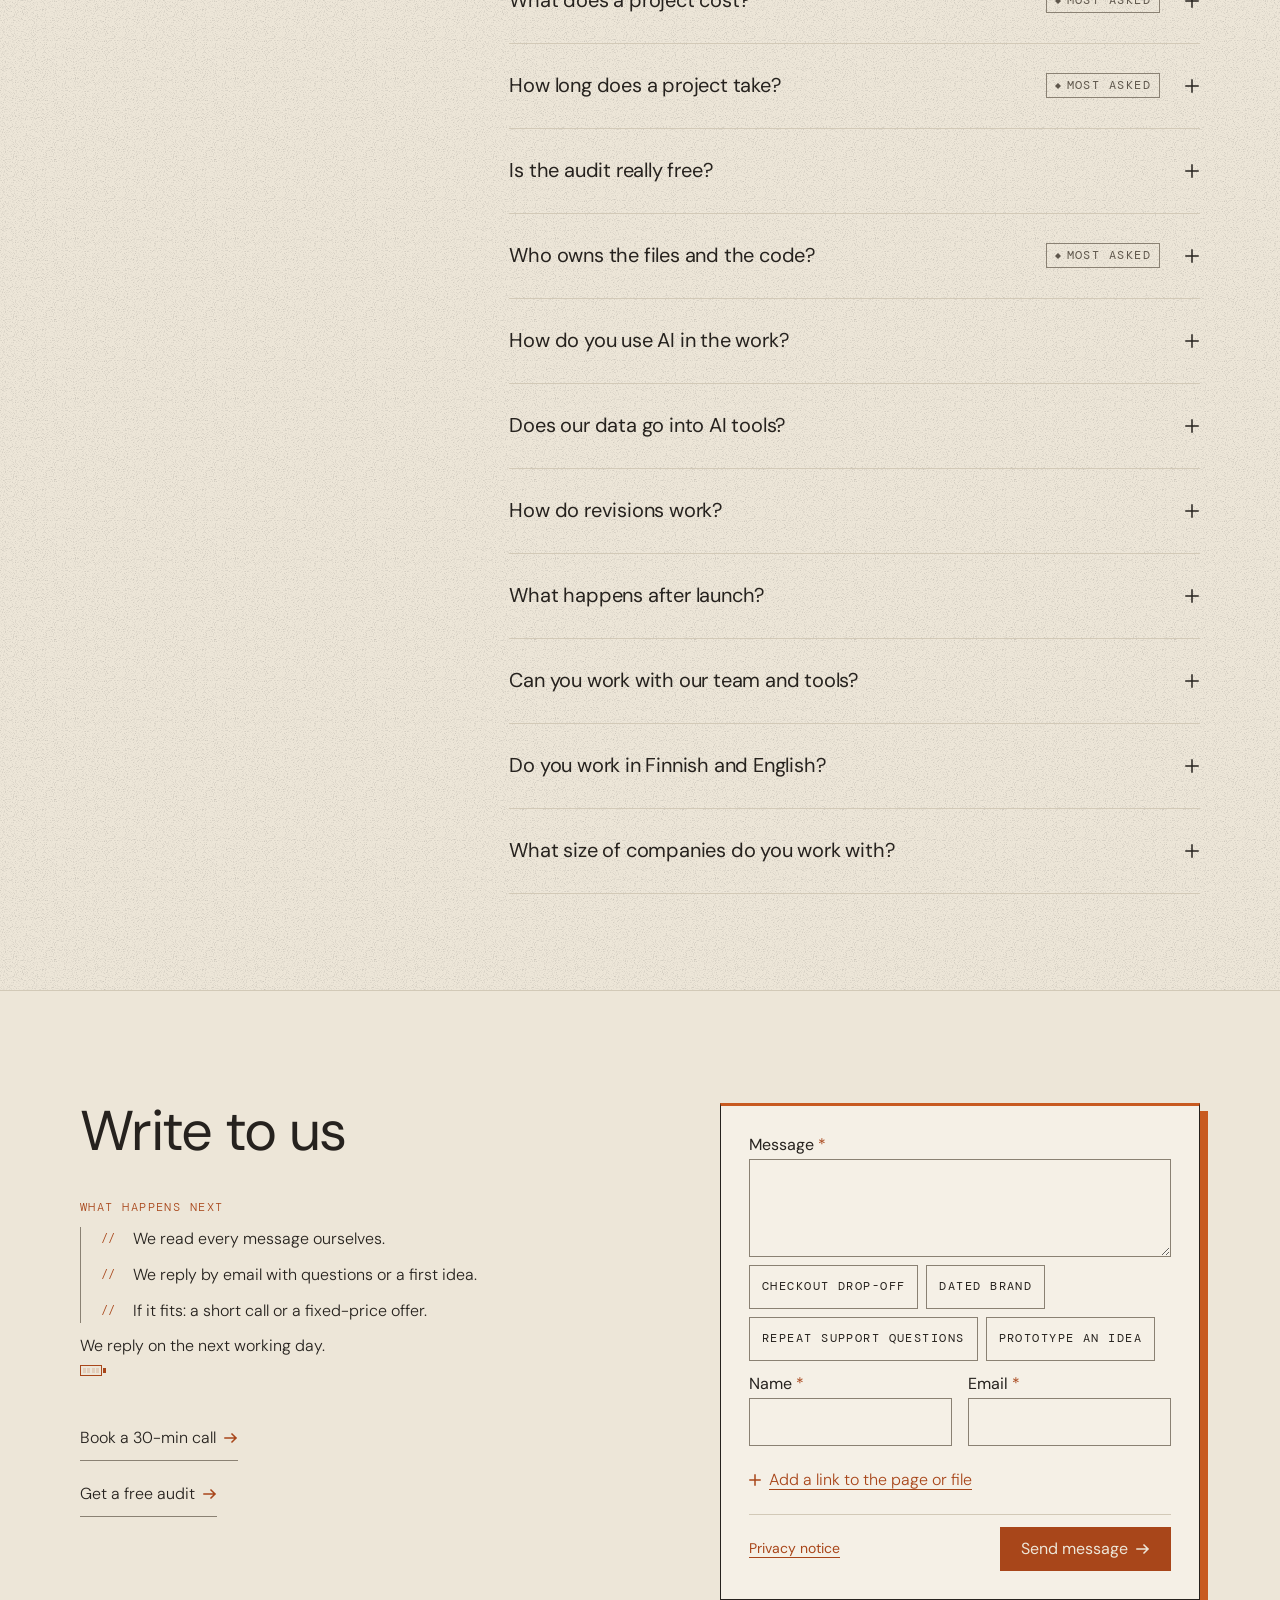
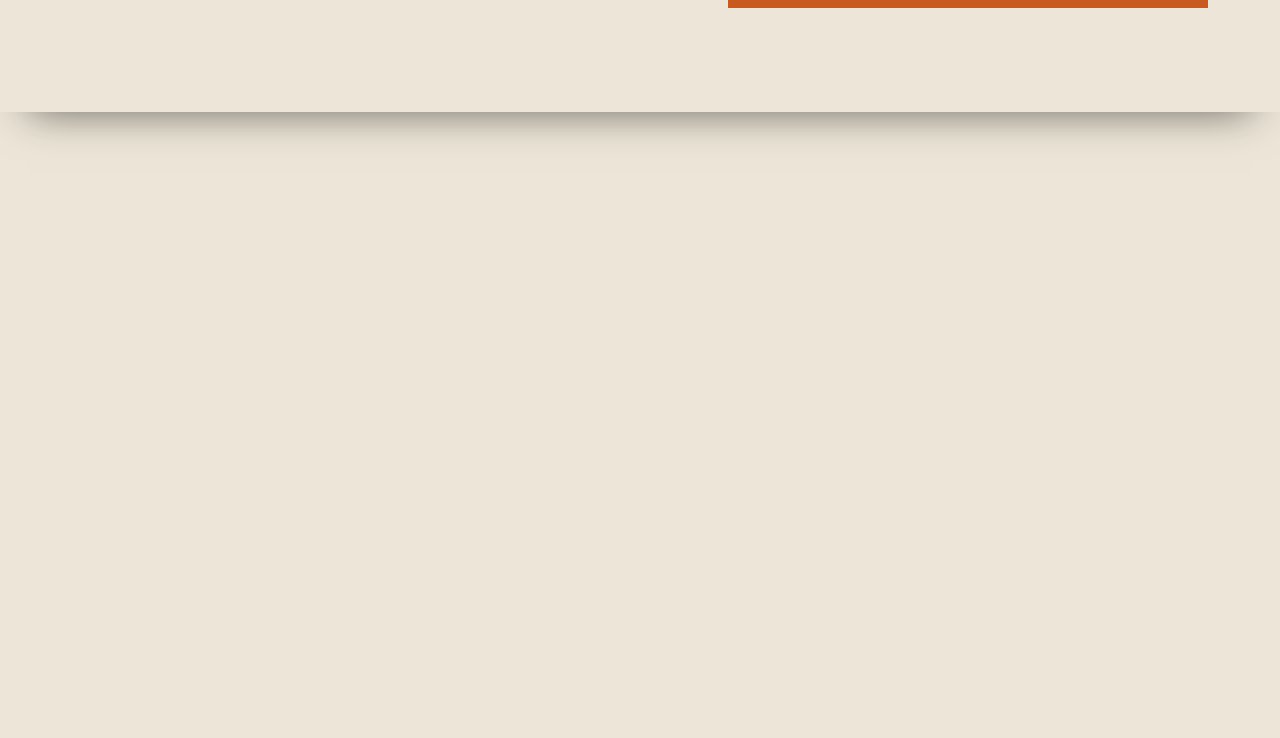
==== commit 11f54590: "Remove 'Write to us' from the navbar menu The phone menu now ends with Questions; the contact sectio" ====
--- a/index.html
+++ b/index.html
@@ -101,7 +101,6 @@
 <a class="fm-link fm-navlink" href="#book" data-action="closeMenu" data-i18n="navBook" style="font-family: 'DM Mono', ui-monospace, monospace; font-size: 0.75rem; font-weight: 400; letter-spacing: 0.12em; text-transform: uppercase; color: var(--muted);"></a>
 <a class="fm-link fm-navlink fm-navlink-more" href="#news" data-action="closeMenu" data-i18n="newsLabel" style="font-family: 'DM Mono', ui-monospace, monospace; font-size: 0.75rem; font-weight: 400; letter-spacing: 0.12em; text-transform: uppercase; color: var(--muted);"></a>
 <a class="fm-link fm-navlink fm-navlink-more" href="#faq" data-action="closeMenu" data-i18n="faqLabel" style="font-family: 'DM Mono', ui-monospace, monospace; font-size: 0.75rem; font-weight: 400; letter-spacing: 0.12em; text-transform: uppercase; color: var(--muted);"></a>
-<a class="fm-link fm-navlink fm-navlink-more" href="#contact" data-action="closeMenu" data-i18n="ci.label" style="font-family: 'DM Mono', ui-monospace, monospace; font-size: 0.75rem; font-weight: 400; letter-spacing: 0.12em; text-transform: uppercase; color: var(--muted);"></a>
 <div role="group" class="fm-lang fm-nav-lang" data-i18n-aria-label="langLabel" style="display: flex; border: 1px solid var(--strong);">
 <button type="button" data-action="setEn" aria-pressed="true" lang="en" style="font-family: 'DM Mono', ui-monospace, monospace; font-size: 0.75rem; font-weight: 400; letter-spacing: 0.12em; line-height: 1; min-width: 44px; min-height: 44px; padding: 0 12px; border: 0; border-radius: 0; cursor: pointer; transition: background-color .18s linear, color .18s linear;">EN</button>
 <button type="button" data-action="setFi" aria-pressed="false" lang="fi" style="font-family: 'DM Mono', ui-monospace, monospace; font-size: 0.75rem; font-weight: 400; letter-spacing: 0.12em; line-height: 1; min-width: 44px; min-height: 44px; padding: 0 12px; border: 0; border-radius: 0; cursor: pointer; transition: background-color .18s linear, color .18s linear;">FI</button>
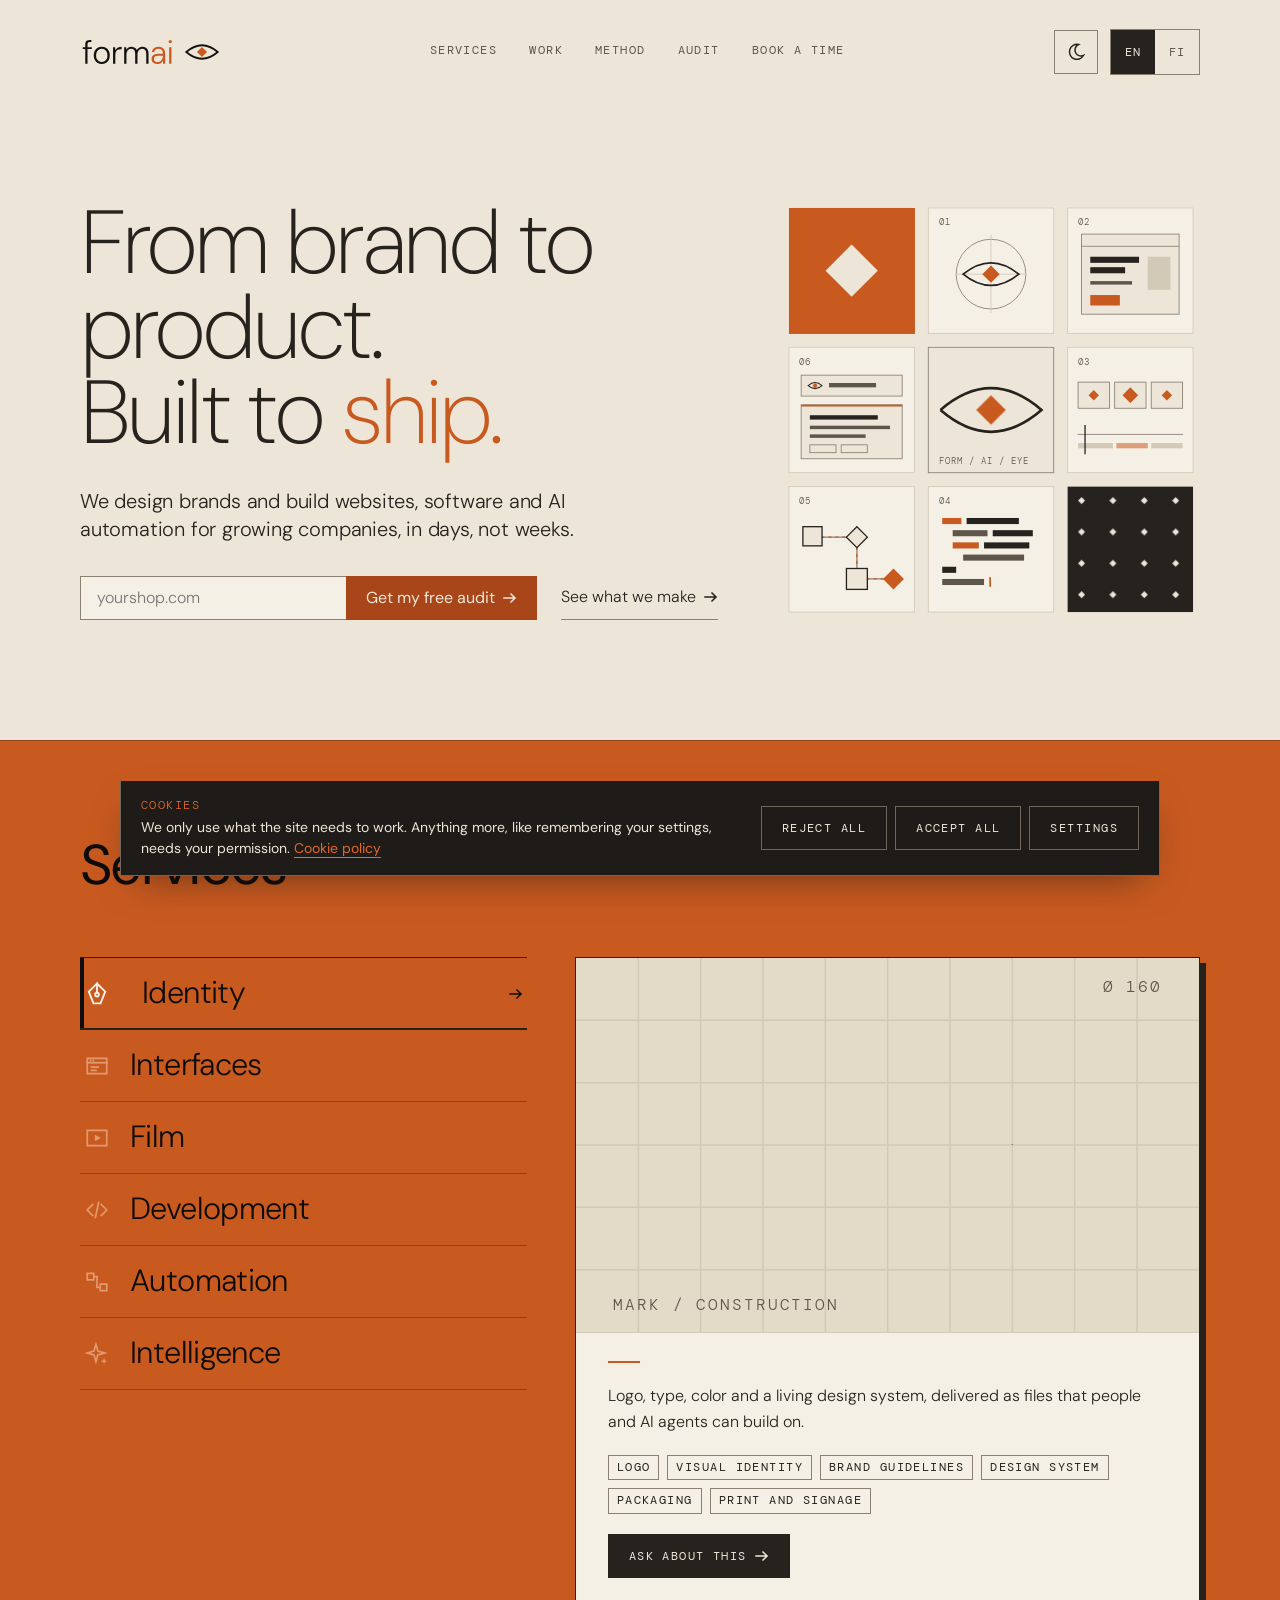
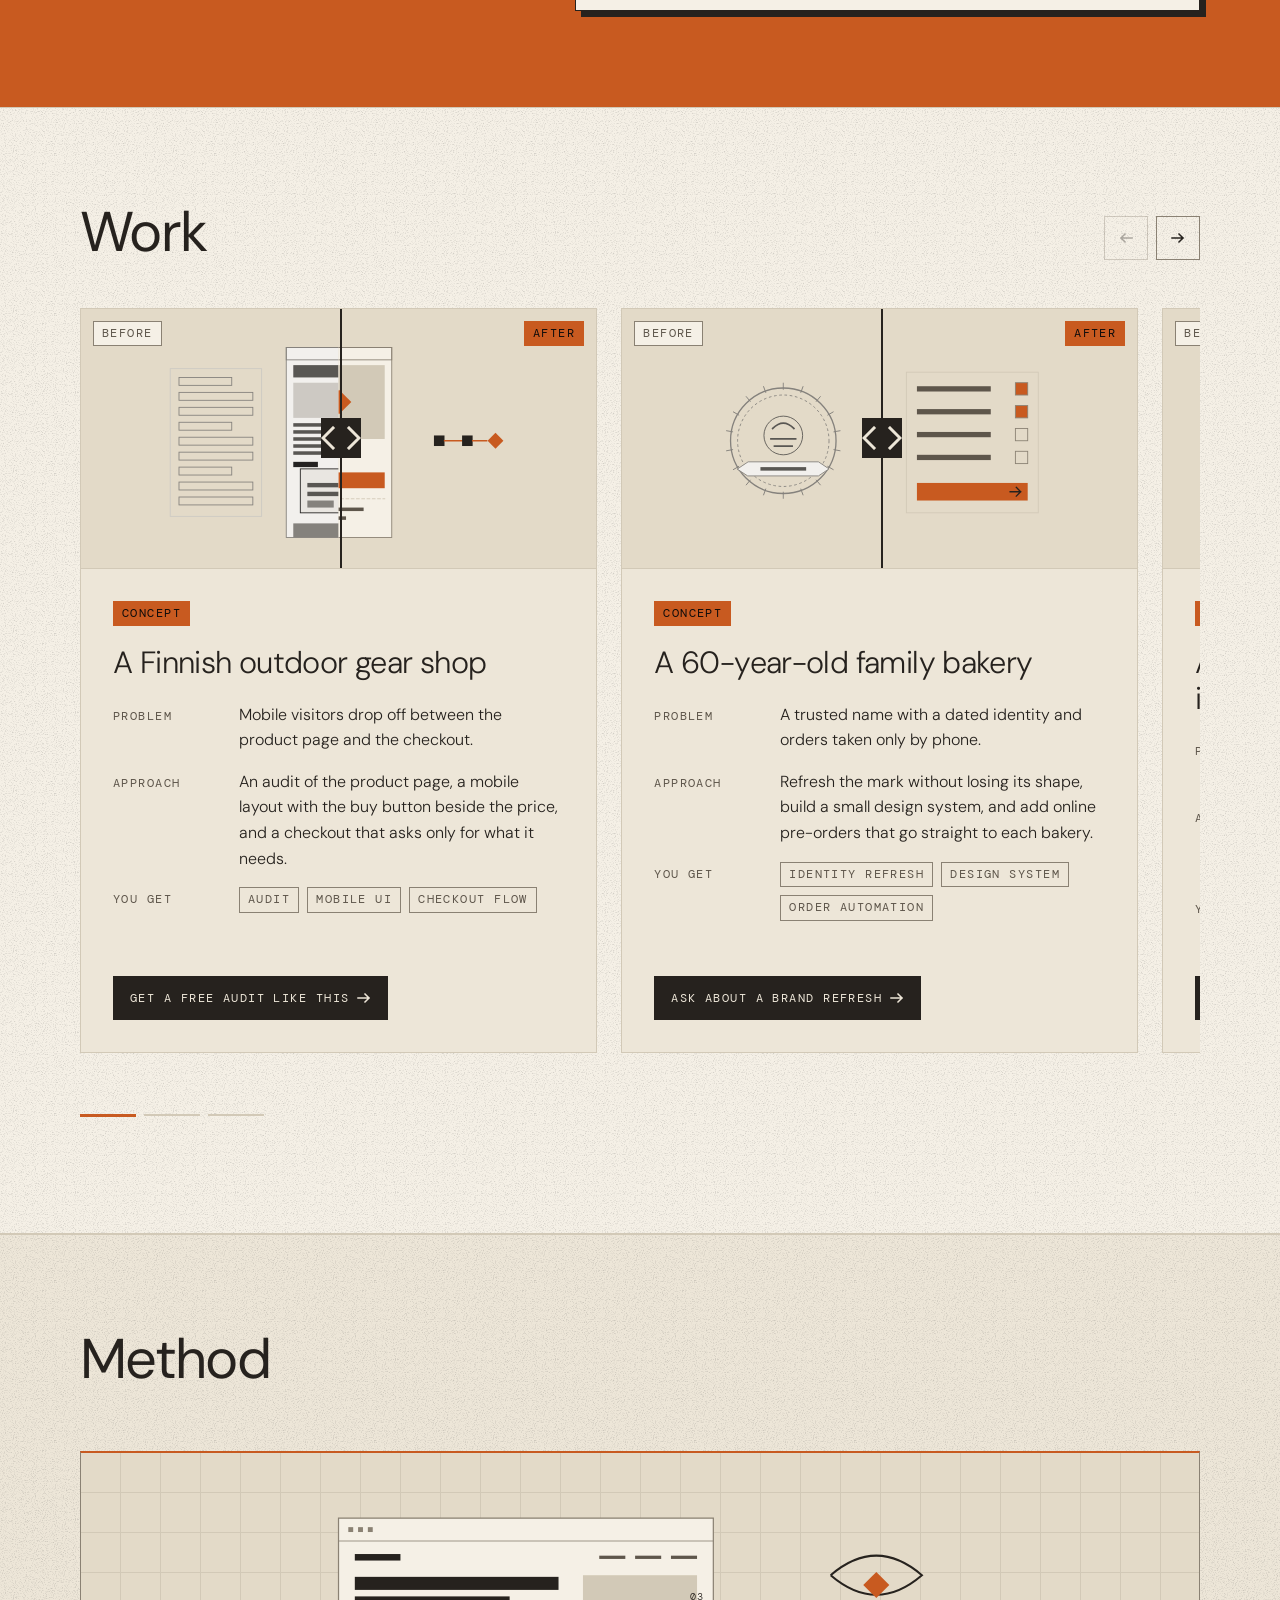
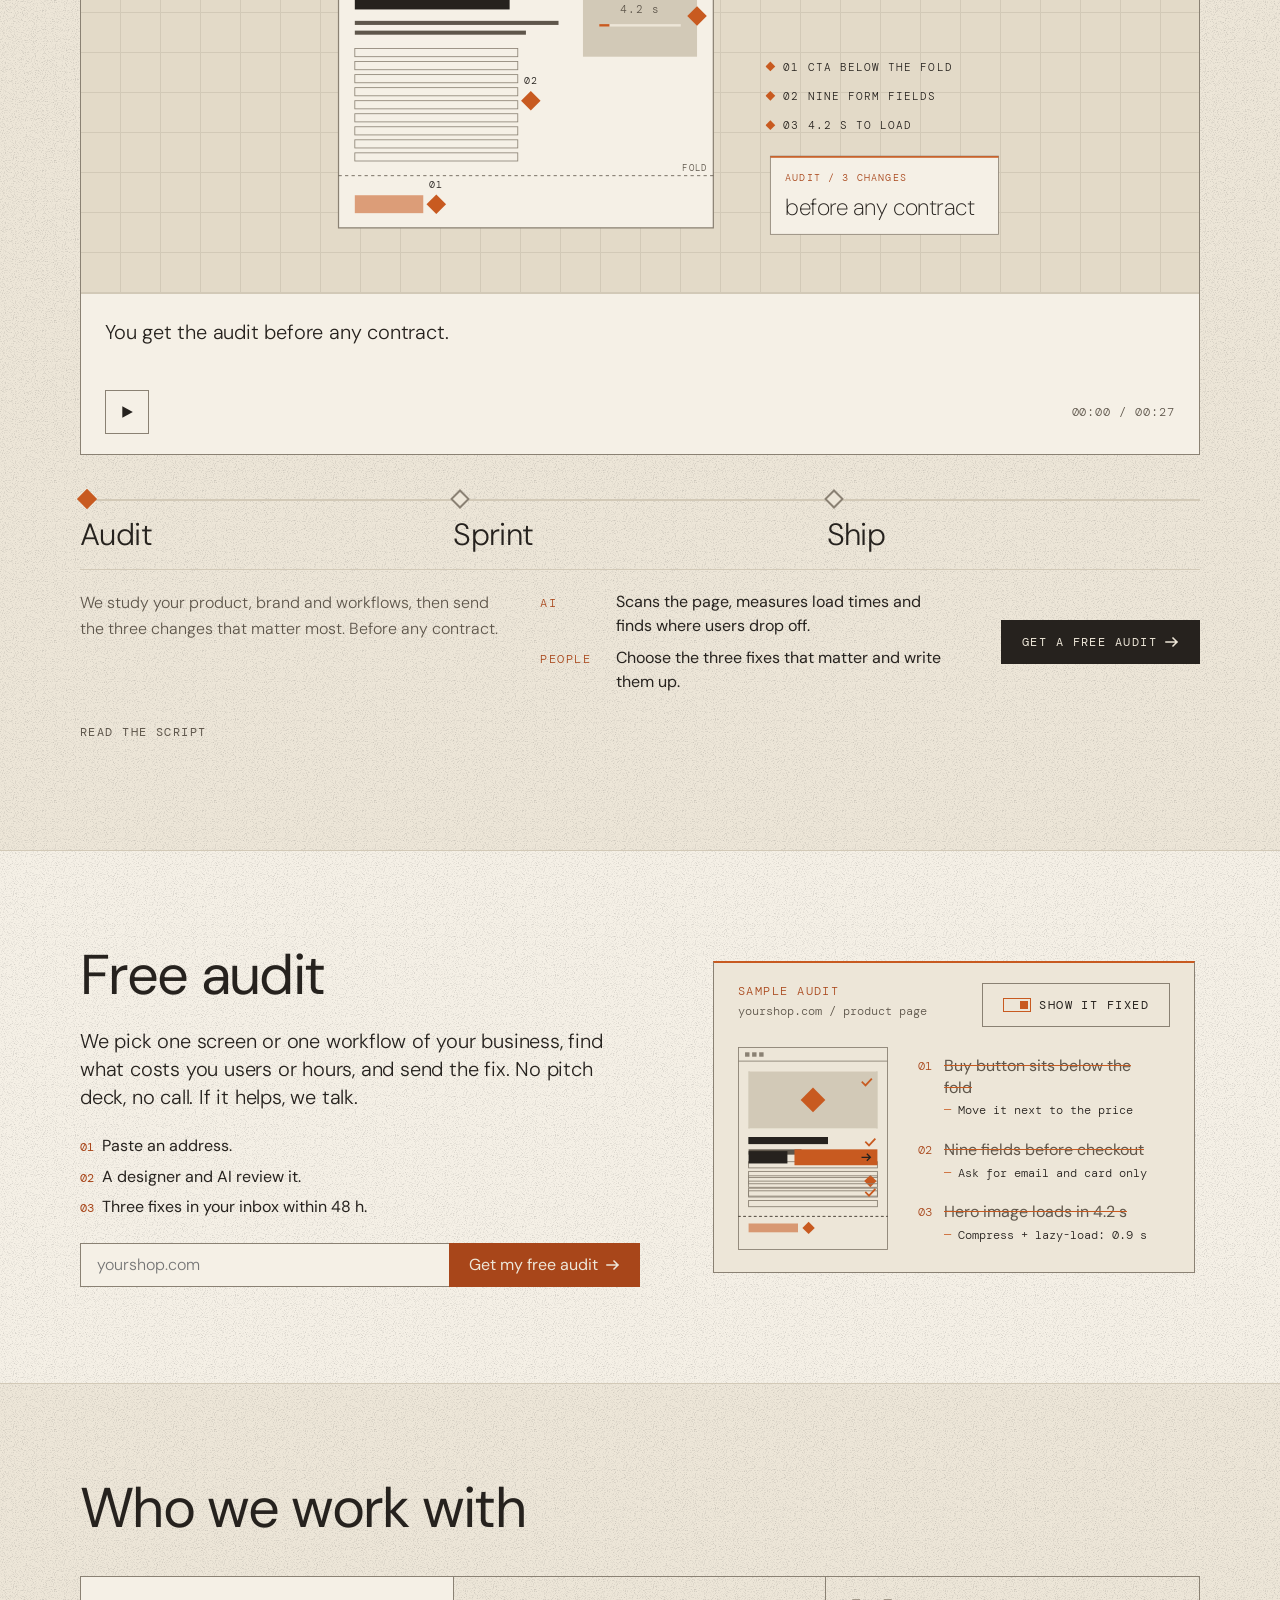
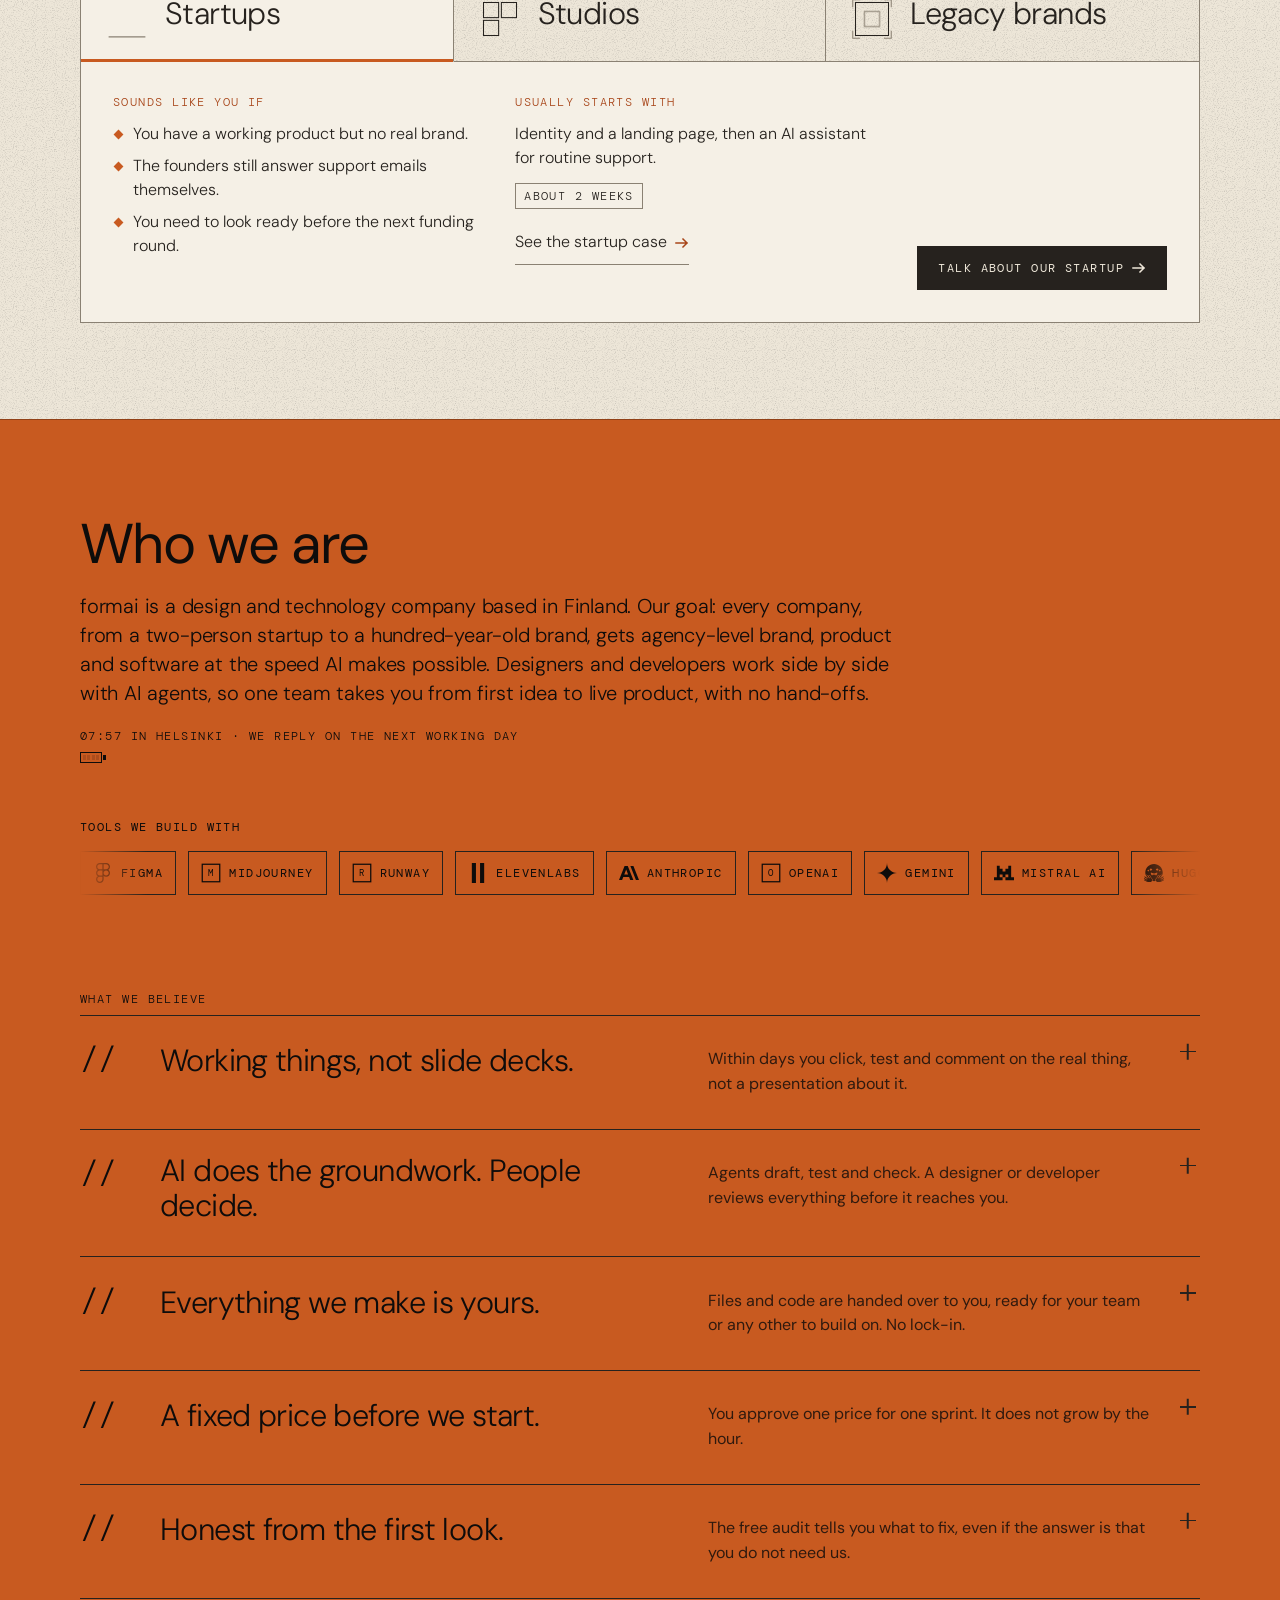
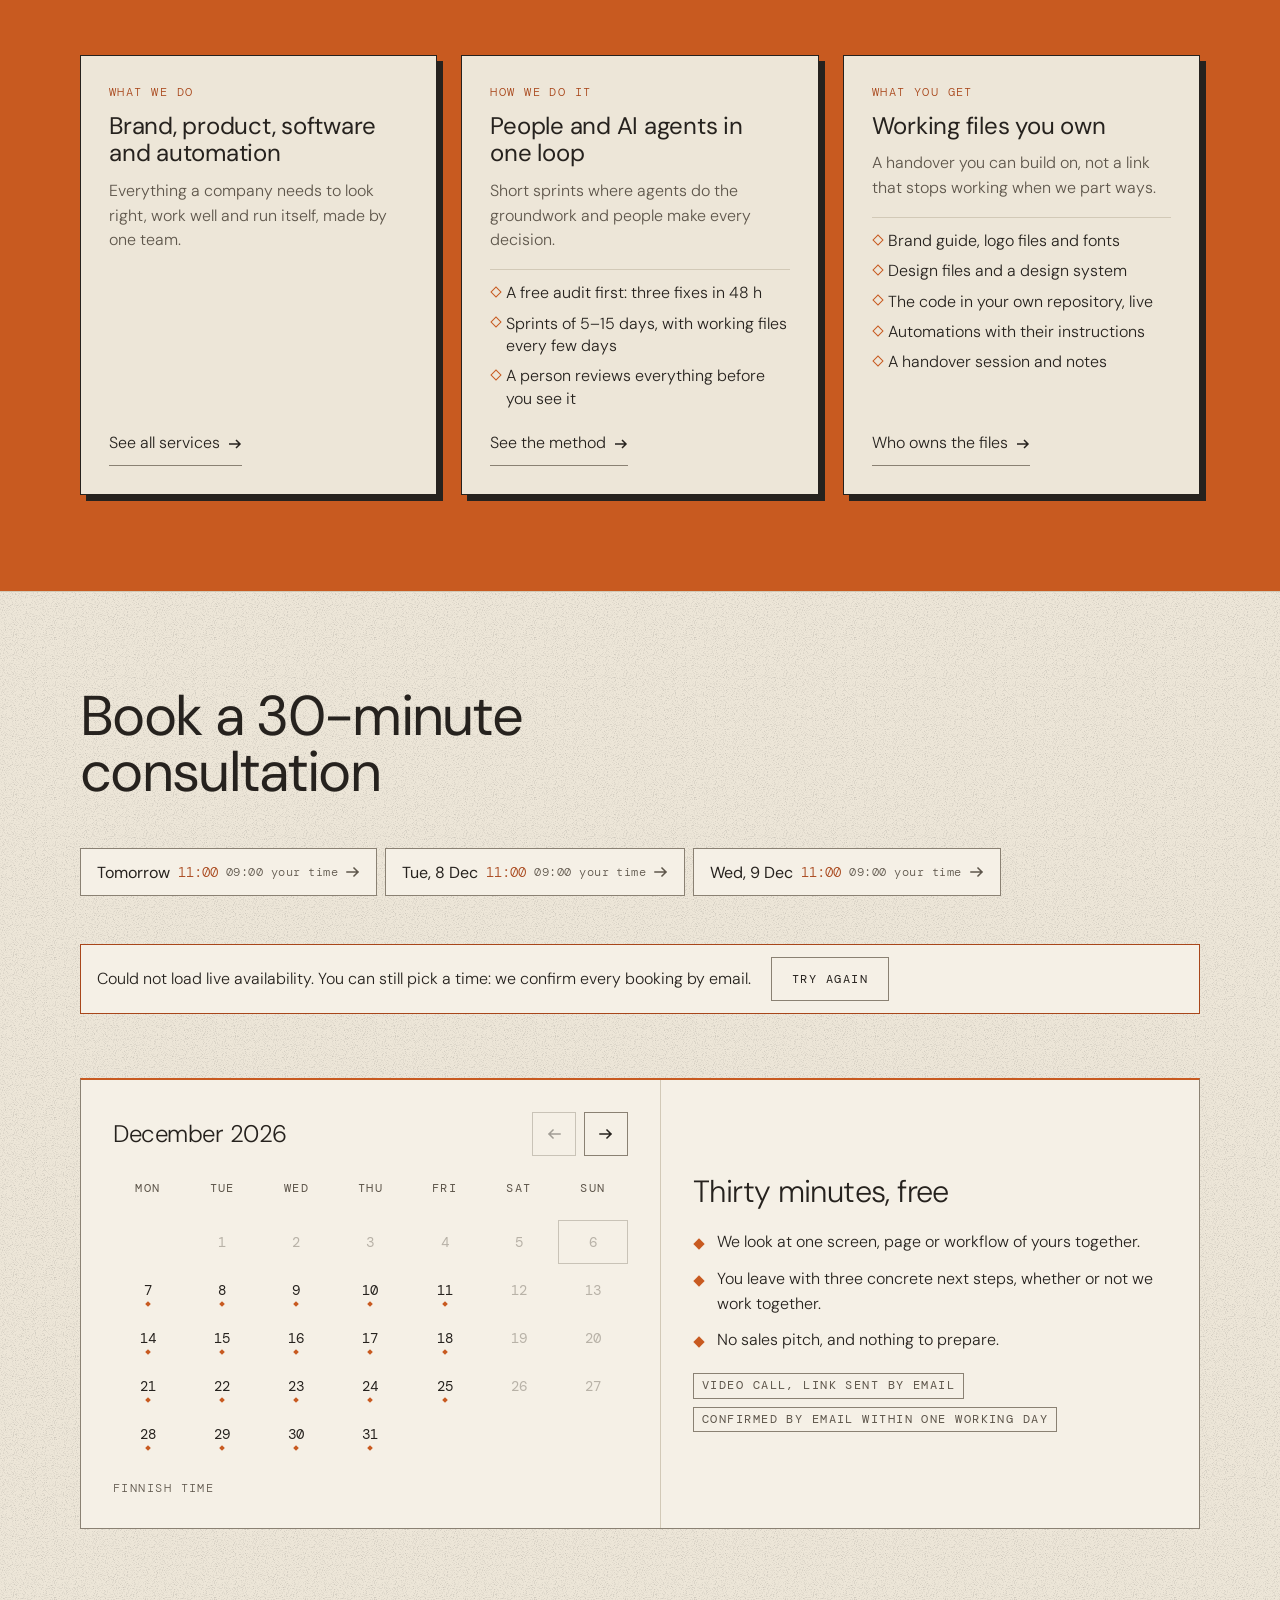
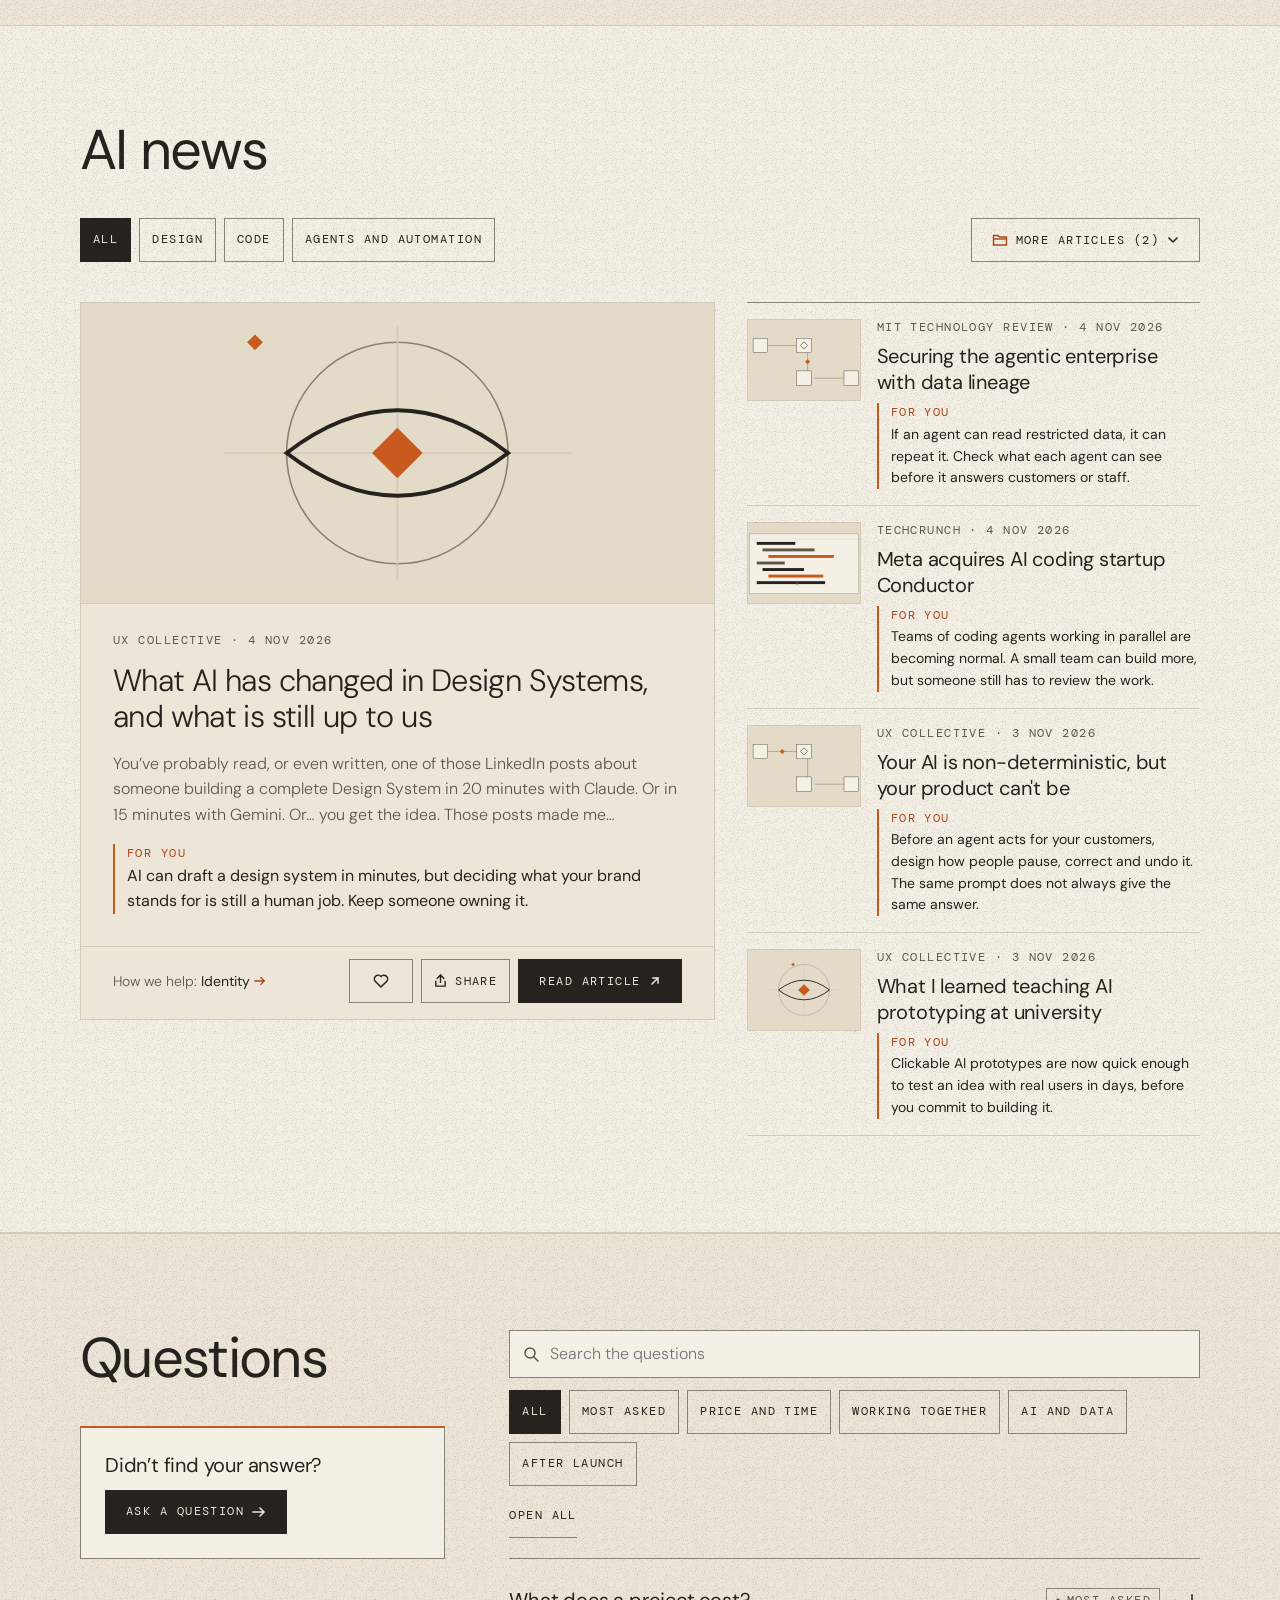
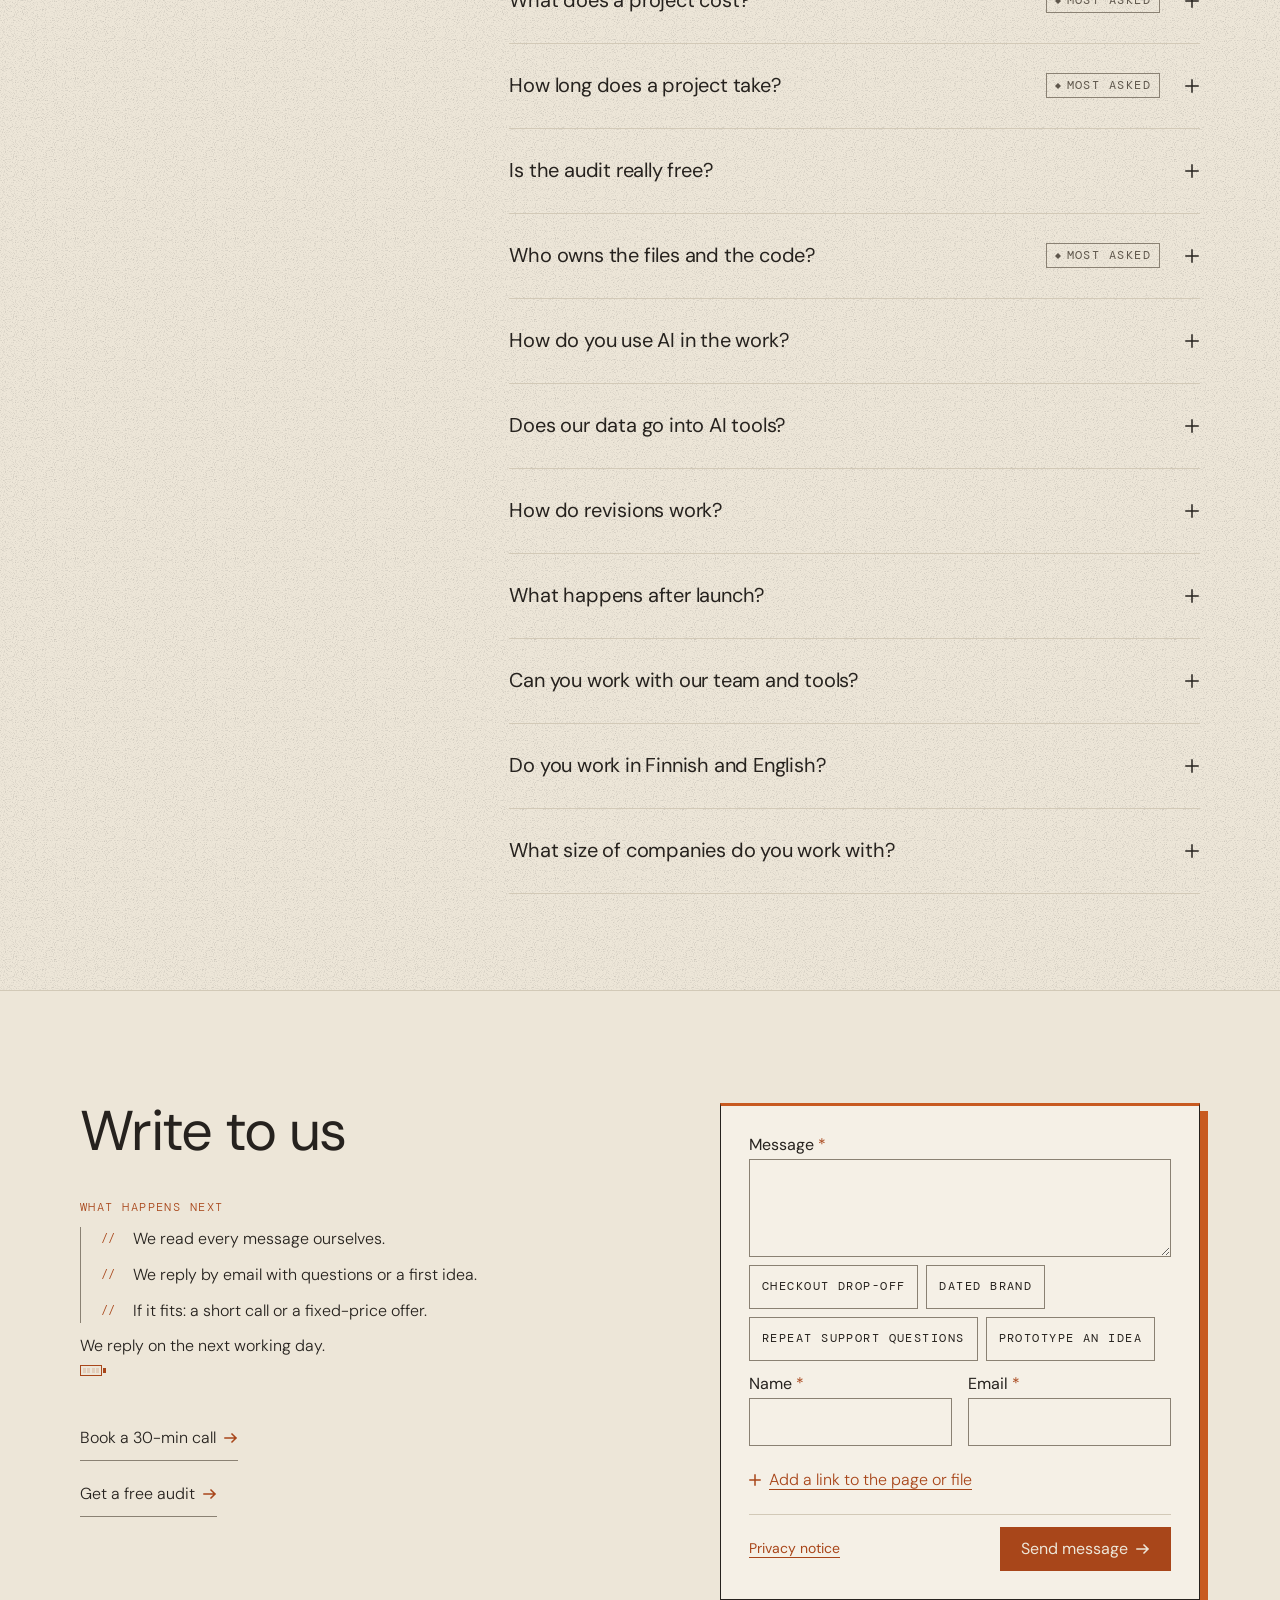
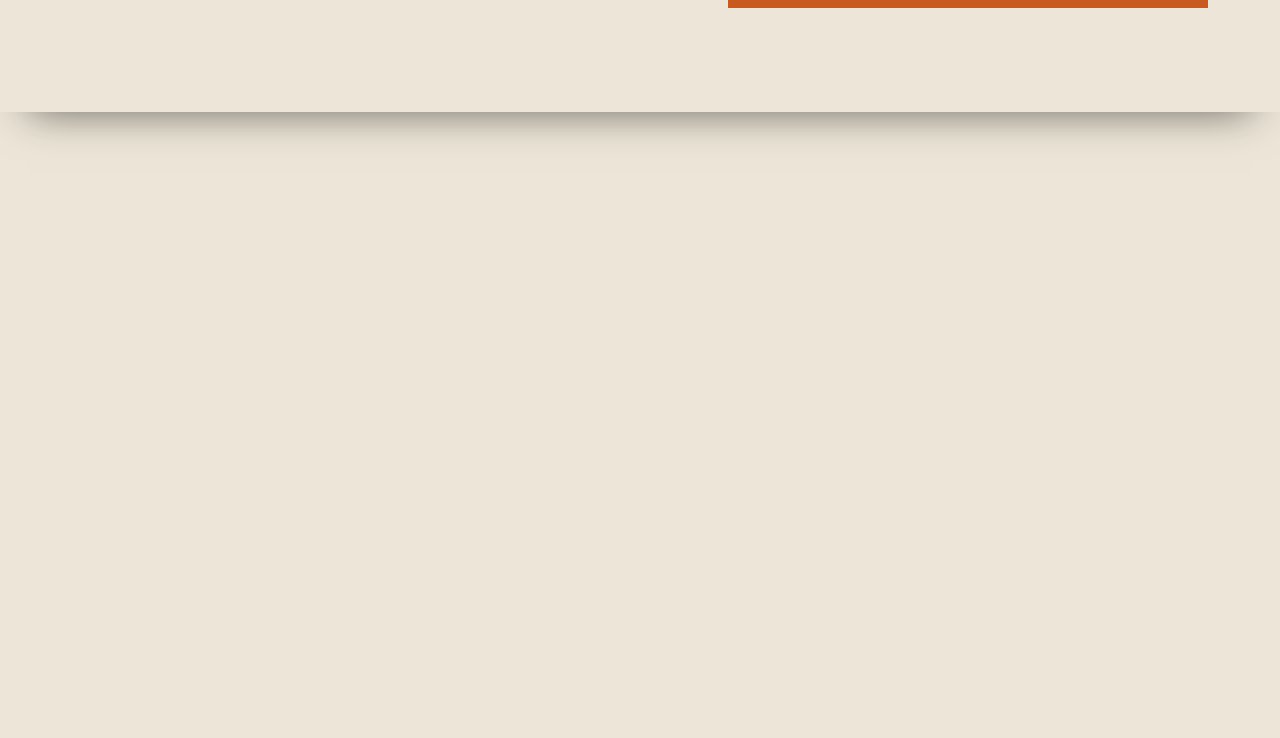
==== commit 296ee95f: "Who we are: tools strip after the intro, six more tools, taps work everywhere - The strip sits right" ====
--- a/index.html
+++ b/index.html
@@ -525,6 +525,15 @@
 </div>
 </div>
 
+<div class="fm-tools fm-reveal">
+<span class="fm-tools-label" data-i18n="toolsLabel"></span>
+<div class="fm-tools-window">
+<ul class="fm-tools-track fm-tools-main" data-i18n-aria-label="toolsLabel"><li class="fm-tool" data-tool="0"><svg width="20" height="20" viewBox="0 0 24 24" aria-hidden="true" focusable="false"><path d="M15.852 8.981h-4.588V0h4.588c2.476 0 4.49 2.014 4.49 4.49s-2.014 4.491-4.49 4.491zM12.735 7.51h3.117c1.665 0 3.019-1.355 3.019-3.019s-1.355-3.019-3.019-3.019h-3.117V7.51zm0 1.471H8.148c-2.476 0-4.49-2.014-4.49-4.49S5.672 0 8.148 0h4.588v8.981zm-4.587-7.51c-1.665 0-3.019 1.355-3.019 3.019s1.354 3.02 3.019 3.02h3.117V1.471H8.148zm4.587 15.019H8.148c-2.476 0-4.49-2.014-4.49-4.49s2.014-4.49 4.49-4.49h4.588v8.98zM8.148 8.981c-1.665 0-3.019 1.355-3.019 3.019s1.355 3.019 3.019 3.019h3.117V8.981H8.148zM8.172 24c-2.489 0-4.515-2.014-4.515-4.49s2.014-4.49 4.49-4.49h4.588v4.441c0 2.503-2.047 4.539-4.563 4.539zm-.024-7.51a3.023 3.023 0 0 0-3.019 3.019c0 1.665 1.365 3.019 3.044 3.019 1.705 0 3.093-1.376 3.093-3.068v-2.97H8.148zm7.704 0h-.098c-2.476 0-4.49-2.014-4.49-4.49s2.014-4.49 4.49-4.49h.098c2.476 0 4.49 2.014 4.49 4.49s-2.014 4.49-4.49 4.49zm-.097-7.509c-1.665 0-3.019 1.355-3.019 3.019s1.355 3.019 3.019 3.019h.098c1.665 0 3.019-1.355 3.019-3.019s-1.355-3.019-3.019-3.019h-.098z" style="fill: currentColor;"></path></svg><span>Figma</span></li><li class="fm-tool" data-tool="1"><svg width="20" height="20" viewBox="0 0 24 24" aria-hidden="true" focusable="false" class="fm-tool-mono"><rect x="1.5" y="1.5" width="21" height="21" fill="none" stroke="currentColor" stroke-width="1.5"></rect><text x="12" y="16" text-anchor="middle" font-family="DM Mono, ui-monospace, monospace" font-size="11" fill="currentColor">M</text></svg><span>Midjourney</span></li><li class="fm-tool" data-tool="2"><svg width="20" height="20" viewBox="0 0 24 24" aria-hidden="true" focusable="false" class="fm-tool-mono"><rect x="1.5" y="1.5" width="21" height="21" fill="none" stroke="currentColor" stroke-width="1.5"></rect><text x="12" y="16" text-anchor="middle" font-family="DM Mono, ui-monospace, monospace" font-size="11" fill="currentColor">R</text></svg><span>Runway</span></li><li class="fm-tool" data-tool="3"><svg width="20" height="20" viewBox="0 0 24 24" aria-hidden="true" focusable="false"><path d="M4.6035 0v24h4.9317V0zm9.8613 0v24h4.9317V0z" style="fill: currentColor;"></path></svg><span>ElevenLabs</span></li><li class="fm-tool" data-tool="4"><svg width="20" height="20" viewBox="0 0 24 24" aria-hidden="true" focusable="false"><path d="M17.3041 3.541h-3.6718l6.696 16.918H24Zm-10.6082 0L0 20.459h3.7442l1.3693-3.5527h7.0052l1.3693 3.5528h3.7442L10.5363 3.5409Zm-.3712 10.2232 2.2914-5.9456 2.2914 5.9456Z" style="fill: currentColor;"></path></svg><span>Anthropic</span></li><li class="fm-tool" data-tool="5"><svg width="20" height="20" viewBox="0 0 24 24" aria-hidden="true" focusable="false" class="fm-tool-mono"><rect x="1.5" y="1.5" width="21" height="21" fill="none" stroke="currentColor" stroke-width="1.5"></rect><text x="12" y="16" text-anchor="middle" font-family="DM Mono, ui-monospace, monospace" font-size="11" fill="currentColor">O</text></svg><span>OpenAI</span></li><li class="fm-tool" data-tool="6"><svg width="20" height="20" viewBox="0 0 24 24" aria-hidden="true" focusable="false"><path d="M11.04 19.32Q12 21.51 12 24q0-2.49.93-4.68.96-2.19 2.58-3.81t3.81-2.55Q21.51 12 24 12q-2.49 0-4.68-.93a12.3 12.3 0 0 1-3.81-2.58 12.3 12.3 0 0 1-2.58-3.81Q12 2.49 12 0q0 2.49-.96 4.68-.93 2.19-2.55 3.81a12.3 12.3 0 0 1-3.81 2.58Q2.49 12 0 12q2.49 0 4.68.96 2.19.93 3.81 2.55t2.55 3.81" style="fill: currentColor;"></path></svg><span>Gemini</span></li><li class="fm-tool" data-tool="7"><svg width="20" height="20" viewBox="0 0 24 24" aria-hidden="true" focusable="false"><path d="M17.143 3.429v3.428h-3.429v3.429h-3.428V6.857H6.857V3.43H3.43v13.714H0v3.428h10.286v-3.428H6.857v-3.429h3.429v3.429h3.429v-3.429h3.428v3.429h-3.428v3.428H24v-3.428h-3.43V3.429z" style="fill: currentColor;"></path></svg><span>Mistral AI</span></li><li class="fm-tool" data-tool="8"><svg width="20" height="20" viewBox="0 0 24 24" aria-hidden="true" focusable="false"><path d="M12.025 1.13c-5.77 0-10.449 4.647-10.449 10.378 0 1.112.178 2.181.503 3.185.064-.222.203-.444.416-.577a.96.96 0 0 1 .524-.15c.293 0 .584.124.84.284.278.173.48.408.71.694.226.282.458.611.684.951v-.014c.017-.324.106-.622.264-.874s.403-.487.762-.543c.3-.047.596.06.787.203s.31.313.4.467c.15.257.212.468.233.542.01.026.653 1.552 1.657 2.54.616.605 1.01 1.223 1.082 1.912.055.537-.096 1.059-.38 1.572.637.121 1.294.187 1.967.187.657 0 1.298-.063 1.921-.178-.287-.517-.44-1.041-.384-1.581.07-.69.465-1.307 1.081-1.913 1.004-.987 1.647-2.513 1.657-2.539.021-.074.083-.285.233-.542.09-.154.208-.323.4-.467a1.08 1.08 0 0 1 .787-.203c.359.056.604.29.762.543s.247.55.265.874v.015c.225-.34.457-.67.683-.952.23-.286.432-.52.71-.694.257-.16.547-.284.84-.285a.97.97 0 0 1 .524.151c.228.143.373.388.43.625l.006.04a10.3 10.3 0 0 0 .534-3.273c0-5.731-4.678-10.378-10.449-10.378M8.327 6.583a1.5 1.5 0 0 1 .713.174 1.487 1.487 0 0 1 .617 2.013c-.183.343-.762-.214-1.102-.094-.38.134-.532.914-.917.71a1.487 1.487 0 0 1 .69-2.803m7.486 0a1.487 1.487 0 0 1 .689 2.803c-.385.204-.536-.576-.916-.71-.34-.12-.92.437-1.103.094a1.487 1.487 0 0 1 .617-2.013 1.5 1.5 0 0 1 .713-.174m-10.68 1.55a.96.96 0 1 1 0 1.921.96.96 0 0 1 0-1.92m13.838 0a.96.96 0 1 1 0 1.92.96.96 0 0 1 0-1.92M8.489 11.458c.588.01 1.965 1.157 3.572 1.164 1.607-.007 2.984-1.155 3.572-1.164.196-.003.305.12.305.454 0 .886-.424 2.328-1.563 3.202-.22-.756-1.396-1.366-1.63-1.32q-.011.001-.02.006l-.044.026-.01.008-.03.024q-.018.017-.035.036l-.032.04a1 1 0 0 0-.058.09l-.014.025q-.049.088-.11.19a1 1 0 0 1-.083.116 1.2 1.2 0 0 1-.173.18q-.035.029-.075.058a1.3 1.3 0 0 1-.251-.243 1 1 0 0 1-.076-.107c-.124-.193-.177-.363-.337-.444-.034-.016-.104-.008-.2.022q-.094.03-.216.087-.06.028-.125.063l-.13.074q-.067.04-.136.086a3 3 0 0 0-.135.096 3 3 0 0 0-.26.219 2 2 0 0 0-.12.121 2 2 0 0 0-.106.128l-.002.002a2 2 0 0 0-.09.132l-.001.001a1.2 1.2 0 0 0-.105.212q-.013.036-.024.073c-1.139-.875-1.563-2.317-1.563-3.203 0-.334.109-.457.305-.454m.836 10.354c.824-1.19.766-2.082-.365-3.194-1.13-1.112-1.789-2.738-1.789-2.738s-.246-.945-.806-.858-.97 1.499.202 2.362c1.173.864-.233 1.45-.685.64-.45-.812-1.683-2.896-2.322-3.295s-1.089-.175-.938.647 2.822 2.813 2.562 3.244-1.176-.506-1.176-.506-2.866-2.567-3.49-1.898.473 1.23 2.037 2.16c1.564.932 1.686 1.178 1.464 1.53s-3.675-2.511-4-1.297c-.323 1.214 3.524 1.567 3.287 2.405-.238.839-2.71-1.587-3.216-.642-.506.946 3.49 2.056 3.522 2.064 1.29.33 4.568 1.028 5.713-.624m5.349 0c-.824-1.19-.766-2.082.365-3.194 1.13-1.112 1.789-2.738 1.789-2.738s.246-.945.806-.858.97 1.499-.202 2.362c-1.173.864.233 1.45.685.64.451-.812 1.683-2.896 2.322-3.295s1.089-.175.938.647-2.822 2.813-2.562 3.244 1.176-.506 1.176-.506 2.866-2.567 3.49-1.898-.473 1.23-2.037 2.16c-1.564.932-1.686 1.178-1.464 1.53s3.675-2.511 4-1.297c.323 1.214-3.524 1.567-3.287 2.405.238.839 2.71-1.587 3.216-.642.506.946-3.49 2.056-3.522 2.064-1.29.33-4.568 1.028-5.713-.624" style="fill: currentColor;"></path></svg><span>Hugging Face</span></li><li class="fm-tool" data-tool="9"><svg width="20" height="20" viewBox="0 0 24 24" aria-hidden="true" focusable="false"><path d="M22.3977 7.0896h-2.3106V.0676l-7.5094 6.3542V.1577h-1.1554v6.1966L4.4904 0v7.0896H1.6023v10.3976h2.8882V24l6.932-6.3591v6.2005h1.1554v-6.0469l6.9318 6.1807v-6.4879h2.8882V7.0896zm-3.4657-4.531v4.531h-5.355l5.355-4.531zm-13.2862.0676 4.8691 4.4634H5.6458V2.6262zM2.7576 16.332V8.245h7.8476l-6.1149 6.1147v1.9723H2.7576zm2.8882 5.0404v-3.8852h.0001v-2.6488l5.7763-5.7764v7.0111l-5.7764 5.2993zm12.7086.0248-5.7766-5.1509V9.0618l5.7766 5.7766v6.5588zm2.8882-5.0652h-1.733v-1.9723L13.3948 8.245h7.8478v8.087z" style="fill: currentColor;"></path></svg><span>Perplexity</span></li><li class="fm-tool" data-tool="10"><svg width="20" height="20" viewBox="0 0 24 24" aria-hidden="true" focusable="false"><path d="M21 10.5h3v3h-3v3h-1.5v3H18v-3h-1.5v3H15v-3H9v3H7.5v-3H6v3H4.5v-3H3v-3H0v-3h3v-6h18Zm-15 0h1.5v-3H6Zm10.5 0H18v-3h-1.5z" style="fill: currentColor;"></path></svg><span>Claude Code</span></li><li class="fm-tool" data-tool="11"><svg width="20" height="20" viewBox="0 0 24 24" aria-hidden="true" focusable="false" class="fm-tool-mono"><rect x="1.5" y="1.5" width="21" height="21" fill="none" stroke="currentColor" stroke-width="1.5"></rect><text x="12" y="16" text-anchor="middle" font-family="DM Mono, ui-monospace, monospace" font-size="9" fill="currentColor">Cx</text></svg><span>Codex</span></li><li class="fm-tool" data-tool="12"><svg width="20" height="20" viewBox="0 0 24 24" aria-hidden="true" focusable="false"><path d="M11.503.131 1.891 5.678a.84.84 0 0 0-.42.726v11.188c0 .3.162.575.42.724l9.609 5.55a1 1 0 0 0 .998 0l9.61-5.55a.84.84 0 0 0 .42-.724V6.404a.84.84 0 0 0-.42-.726L12.497.131a1.01 1.01 0 0 0-.996 0M2.657 6.338h18.55c.263 0 .43.287.297.515L12.23 22.918c-.062.107-.229.064-.229-.06V12.335a.59.59 0 0 0-.295-.51l-9.11-5.257c-.109-.063-.064-.23.061-.23" style="fill: currentColor;"></path></svg><span>Cursor</span></li><li class="fm-tool" data-tool="13"><svg width="20" height="20" viewBox="0 0 24 24" aria-hidden="true" focusable="false"><path d="M23.922 16.997C23.061 18.492 18.063 22.02 12 22.02 5.937 22.02.939 18.492.078 16.997A.641.641 0 0 1 0 16.741v-2.869a.883.883 0 0 1 .053-.22c.372-.935 1.347-2.292 2.605-2.656.167-.429.414-1.055.644-1.517a10.098 10.098 0 0 1-.052-1.086c0-1.331.282-2.499 1.132-3.368.397-.406.89-.717 1.474-.952C7.255 2.937 9.248 1.98 11.978 1.98c2.731 0 4.767.957 6.166 2.093.584.235 1.077.546 1.474.952.85.869 1.132 2.037 1.132 3.368 0 .368-.014.733-.052 1.086.23.462.477 1.088.644 1.517 1.258.364 2.233 1.721 2.605 2.656a.841.841 0 0 1 .053.22v2.869a.641.641 0 0 1-.078.256Zm-11.75-5.992h-.344a4.359 4.359 0 0 1-.355.508c-.77.947-1.918 1.492-3.508 1.492-1.725 0-2.989-.359-3.782-1.259a2.137 2.137 0 0 1-.085-.104L4 11.746v6.585c1.435.779 4.514 2.179 8 2.179 3.486 0 6.565-1.4 8-2.179v-6.585l-.098-.104s-.033.045-.085.104c-.793.9-2.057 1.259-3.782 1.259-1.59 0-2.738-.545-3.508-1.492a4.359 4.359 0 0 1-.355-.508Zm2.328 3.25c.549 0 1 .451 1 1v2c0 .549-.451 1-1 1-.549 0-1-.451-1-1v-2c0-.549.451-1 1-1Zm-5 0c.549 0 1 .451 1 1v2c0 .549-.451 1-1 1-.549 0-1-.451-1-1v-2c0-.549.451-1 1-1Zm3.313-6.185c.136 1.057.403 1.913.878 2.497.442.544 1.134.938 2.344.938 1.573 0 2.292-.337 2.657-.751.384-.435.558-1.15.558-2.361 0-1.14-.243-1.847-.705-2.319-.477-.488-1.319-.862-2.824-1.025-1.487-.161-2.192.138-2.533.529-.269.307-.437.808-.438 1.578v.021c0 .265.021.562.063.893Zm-1.626 0c.042-.331.063-.628.063-.894v-.02c-.001-.77-.169-1.271-.438-1.578-.341-.391-1.046-.69-2.533-.529-1.505.163-2.347.537-2.824 1.025-.462.472-.705 1.179-.705 2.319 0 1.211.175 1.926.558 2.361.365.414 1.084.751 2.657.751 1.21 0 1.902-.394 2.344-.938.475-.584.742-1.44.878-2.497Z" style="fill: currentColor;"></path></svg><span>GitHub Copilot</span></li><li class="fm-tool" data-tool="14"><svg width="20" height="20" viewBox="0 0 24 24" aria-hidden="true" focusable="false" class="fm-tool-mono"><rect x="1.5" y="1.5" width="21" height="21" fill="none" stroke="currentColor" stroke-width="1.5"></rect><text x="12" y="16" text-anchor="middle" font-family="DM Mono, ui-monospace, monospace" font-size="9" fill="currentColor">Ag</text></svg><span>Antigravity</span></li><li class="fm-tool" data-tool="15"><svg width="20" height="20" viewBox="0 0 24 24" aria-hidden="true" focusable="false"><path d="M21.4737 5.6842c-1.1772 0-2.1663.8051-2.4468 1.8947h-2.8955c-1.235 0-2.289.893-2.492 2.111l-.1038.623a1.263 1.263 0 0 1-1.246 1.0555H11.289c-.2805-1.0896-1.2696-1.8947-2.4468-1.8947s-2.1663.8051-2.4467 1.8947H4.973c-.2805-1.0896-1.2696-1.8947-2.4468-1.8947C1.1311 9.4737 0 10.6047 0 12s1.131 2.5263 2.5263 2.5263c1.1772 0 2.1663-.8051 2.4468-1.8947h1.4223c.2804 1.0896 1.2696 1.8947 2.4467 1.8947 1.1772 0 2.1663-.8051 2.4468-1.8947h1.0008a1.263 1.263 0 0 1 1.2459 1.0555l.1038.623c.203 1.218 1.257 2.111 2.492 2.111h.3692c.2804 1.0895 1.2696 1.8947 2.4468 1.8947 1.3952 0 2.5263-1.131 2.5263-2.5263s-1.131-2.5263-2.5263-2.5263c-1.1772 0-2.1664.805-2.4468 1.8947h-.3692a1.263 1.263 0 0 1-1.246-1.0555l-.1037-.623A2.52 2.52 0 0 0 13.9607 12a2.52 2.52 0 0 0 .821-1.4794l.1038-.623a1.263 1.263 0 0 1 1.2459-1.0555h2.8955c.2805 1.0896 1.2696 1.8947 2.4468 1.8947 1.3952 0 2.5263-1.131 2.5263-2.5263s-1.131-2.5263-2.5263-2.5263m0 1.2632a1.263 1.263 0 0 1 1.2631 1.2631 1.263 1.263 0 0 1-1.2631 1.2632 1.263 1.263 0 0 1-1.2632-1.2632 1.263 1.263 0 0 1 1.2632-1.2631M2.5263 10.7368A1.263 1.263 0 0 1 3.7895 12a1.263 1.263 0 0 1-1.2632 1.2632A1.263 1.263 0 0 1 1.2632 12a1.263 1.263 0 0 1 1.2631-1.2632m6.3158 0A1.263 1.263 0 0 1 10.1053 12a1.263 1.263 0 0 1-1.2632 1.2632A1.263 1.263 0 0 1 7.579 12a1.263 1.263 0 0 1 1.2632-1.2632m10.1053 3.7895a1.263 1.263 0 0 1 1.2631 1.2632 1.263 1.263 0 0 1-1.2631 1.2631 1.263 1.263 0 0 1-1.2632-1.2631 1.263 1.263 0 0 1 1.2632-1.2632" style="fill: currentColor;"></path></svg><span>n8n</span></li><li class="fm-tool" data-tool="16"><svg width="20" height="20" viewBox="0 0 24 24" aria-hidden="true" focusable="false"><path d="M13.38 3.498c-.27 0-.511.19-.566.465L9.85 18.986a.578.578 0 0 0 .453.678l4.095.826a.58.58 0 0 0 .682-.455l2.963-15.021a.578.578 0 0 0-.453-.678l-4.096-.826a.589.589 0 0 0-.113-.012zm-5.876.098a.576.576 0 0 0-.516.318L.062 17.697a.575.575 0 0 0 .256.774l3.733 1.877a.578.578 0 0 0 .775-.258l6.926-13.781a.577.577 0 0 0-.256-.776L7.762 3.658a.571.571 0 0 0-.258-.062zm11.74.115a.576.576 0 0 0-.576.576v15.426c0 .318.258.578.576.578h4.178a.58.58 0 0 0 .578-.578V4.287a.578.578 0 0 0-.578-.576Z" style="fill: currentColor;"></path></svg><span>Make</span></li><li class="fm-tool" data-tool="17"><svg width="20" height="20" viewBox="0 0 24 24" aria-hidden="true" focusable="false"><path d="M12 .297c-6.63 0-12 5.373-12 12 0 5.303 3.438 9.8 8.205 11.385.6.113.82-.258.82-.577 0-.285-.01-1.04-.015-2.04-3.338.724-4.042-1.61-4.042-1.61C4.422 18.07 3.633 17.7 3.633 17.7c-1.087-.744.084-.729.084-.729 1.205.084 1.838 1.236 1.838 1.236 1.07 1.835 2.809 1.305 3.495.998.108-.776.417-1.305.76-1.605-2.665-.3-5.466-1.332-5.466-5.93 0-1.31.465-2.38 1.235-3.22-.135-.303-.54-1.523.105-3.176 0 0 1.005-.322 3.3 1.23.96-.267 1.98-.399 3-.405 1.02.006 2.04.138 3 .405 2.28-1.552 3.285-1.23 3.285-1.23.645 1.653.24 2.873.12 3.176.765.84 1.23 1.91 1.23 3.22 0 4.61-2.805 5.625-5.475 5.92.42.36.81 1.096.81 2.22 0 1.606-.015 2.896-.015 3.286 0 .315.21.69.825.57C20.565 22.092 24 17.592 24 12.297c0-6.627-5.373-12-12-12" style="fill: currentColor;"></path></svg><span>GitHub</span></li><li class="fm-tool" data-tool="18"><svg width="20" height="20" viewBox="0 0 24 24" aria-hidden="true" focusable="false"><path d="m12 1.608 12 20.784H0Z" style="fill: currentColor;"></path></svg><span>Vercel</span></li><li class="fm-tool" data-tool="19"><svg width="20" height="20" viewBox="0 0 24 24" aria-hidden="true" focusable="false"><path d="M11.9 1.036c-.015-.986-1.26-1.41-1.874-.637L.764 12.05C-.33 13.427.65 15.455 2.409 15.455h9.579l.113 7.51c.014.985 1.259 1.408 1.873.636l9.262-11.653c1.093-1.375.113-3.403-1.645-3.403h-9.642z" style="fill: currentColor;"></path></svg><span>Supabase</span></li><li class="fm-tool" data-tool="20"><svg width="20" height="20" viewBox="0 0 24 24" aria-hidden="true" focusable="false"><path d="M16.5088 16.8447c.1475-.5068.0908-.9707-.1553-1.3154-.2246-.3164-.6045-.499-1.0615-.5205l-8.6592-.1123a.1559.1559 0 0 1-.1333-.0713c-.0283-.042-.0351-.0986-.021-.1553.0278-.084.1123-.1484.2036-.1562l8.7359-.1123c1.0351-.0489 2.1601-.8868 2.5537-1.9136l.499-1.3013c.0215-.0561.0293-.1128.0147-.168-.5625-2.5463-2.835-4.4453-5.5499-4.4453-2.5039 0-4.6284 1.6177-5.3876 3.8614-.4927-.3658-1.1187-.5625-1.794-.499-1.2026.119-2.1665 1.083-2.2861 2.2856-.0283.31-.0069.6128.0635.894C1.5683 13.171 0 14.7754 0 16.752c0 .1748.0142.3515.0352.5273.0141.083.0844.1475.1689.1475h15.9814c.0909 0 .1758-.0645.2032-.1553l.12-.4268zm2.7568-5.5634c-.0771 0-.1611 0-.2383.0112-.0566 0-.1054.0415-.127.0976l-.3378 1.1744c-.1475.5068-.0918.9707.1543 1.3164.2256.3164.6055.498 1.0625.5195l1.8437.1133c.0557 0 .1055.0263.1329.0703.0283.043.0351.1074.0214.1562-.0283.084-.1132.1485-.204.1553l-1.921.1123c-1.041.0488-2.1582.8867-2.5527 1.914l-.1406.3585c-.0283.0713.0215.1416.0986.1416h6.5977c.0771 0 .1474-.0489.169-.126.1122-.4082.1757-.837.1757-1.2803 0-2.6025-2.125-4.727-4.7344-4.727" style="fill: currentColor;"></path></svg><span>Cloudflare</span></li></ul>
+<ul class="fm-tools-track" aria-hidden="true"><li class="fm-tool" data-tool="0"><svg width="20" height="20" viewBox="0 0 24 24" aria-hidden="true" focusable="false"><path d="M15.852 8.981h-4.588V0h4.588c2.476 0 4.49 2.014 4.49 4.49s-2.014 4.491-4.49 4.491zM12.735 7.51h3.117c1.665 0 3.019-1.355 3.019-3.019s-1.355-3.019-3.019-3.019h-3.117V7.51zm0 1.471H8.148c-2.476 0-4.49-2.014-4.49-4.49S5.672 0 8.148 0h4.588v8.981zm-4.587-7.51c-1.665 0-3.019 1.355-3.019 3.019s1.354 3.02 3.019 3.02h3.117V1.471H8.148zm4.587 15.019H8.148c-2.476 0-4.49-2.014-4.49-4.49s2.014-4.49 4.49-4.49h4.588v8.98zM8.148 8.981c-1.665 0-3.019 1.355-3.019 3.019s1.355 3.019 3.019 3.019h3.117V8.981H8.148zM8.172 24c-2.489 0-4.515-2.014-4.515-4.49s2.014-4.49 4.49-4.49h4.588v4.441c0 2.503-2.047 4.539-4.563 4.539zm-.024-7.51a3.023 3.023 0 0 0-3.019 3.019c0 1.665 1.365 3.019 3.044 3.019 1.705 0 3.093-1.376 3.093-3.068v-2.97H8.148zm7.704 0h-.098c-2.476 0-4.49-2.014-4.49-4.49s2.014-4.49 4.49-4.49h.098c2.476 0 4.49 2.014 4.49 4.49s-2.014 4.49-4.49 4.49zm-.097-7.509c-1.665 0-3.019 1.355-3.019 3.019s1.355 3.019 3.019 3.019h.098c1.665 0 3.019-1.355 3.019-3.019s-1.355-3.019-3.019-3.019h-.098z" style="fill: currentColor;"></path></svg><span>Figma</span></li><li class="fm-tool" data-tool="1"><svg width="20" height="20" viewBox="0 0 24 24" aria-hidden="true" focusable="false" class="fm-tool-mono"><rect x="1.5" y="1.5" width="21" height="21" fill="none" stroke="currentColor" stroke-width="1.5"></rect><text x="12" y="16" text-anchor="middle" font-family="DM Mono, ui-monospace, monospace" font-size="11" fill="currentColor">M</text></svg><span>Midjourney</span></li><li class="fm-tool" data-tool="2"><svg width="20" height="20" viewBox="0 0 24 24" aria-hidden="true" focusable="false" class="fm-tool-mono"><rect x="1.5" y="1.5" width="21" height="21" fill="none" stroke="currentColor" stroke-width="1.5"></rect><text x="12" y="16" text-anchor="middle" font-family="DM Mono, ui-monospace, monospace" font-size="11" fill="currentColor">R</text></svg><span>Runway</span></li><li class="fm-tool" data-tool="3"><svg width="20" height="20" viewBox="0 0 24 24" aria-hidden="true" focusable="false"><path d="M4.6035 0v24h4.9317V0zm9.8613 0v24h4.9317V0z" style="fill: currentColor;"></path></svg><span>ElevenLabs</span></li><li class="fm-tool" data-tool="4"><svg width="20" height="20" viewBox="0 0 24 24" aria-hidden="true" focusable="false"><path d="M17.3041 3.541h-3.6718l6.696 16.918H24Zm-10.6082 0L0 20.459h3.7442l1.3693-3.5527h7.0052l1.3693 3.5528h3.7442L10.5363 3.5409Zm-.3712 10.2232 2.2914-5.9456 2.2914 5.9456Z" style="fill: currentColor;"></path></svg><span>Anthropic</span></li><li class="fm-tool" data-tool="5"><svg width="20" height="20" viewBox="0 0 24 24" aria-hidden="true" focusable="false" class="fm-tool-mono"><rect x="1.5" y="1.5" width="21" height="21" fill="none" stroke="currentColor" stroke-width="1.5"></rect><text x="12" y="16" text-anchor="middle" font-family="DM Mono, ui-monospace, monospace" font-size="11" fill="currentColor">O</text></svg><span>OpenAI</span></li><li class="fm-tool" data-tool="6"><svg width="20" height="20" viewBox="0 0 24 24" aria-hidden="true" focusable="false"><path d="M11.04 19.32Q12 21.51 12 24q0-2.49.93-4.68.96-2.19 2.58-3.81t3.81-2.55Q21.51 12 24 12q-2.49 0-4.68-.93a12.3 12.3 0 0 1-3.81-2.58 12.3 12.3 0 0 1-2.58-3.81Q12 2.49 12 0q0 2.49-.96 4.68-.93 2.19-2.55 3.81a12.3 12.3 0 0 1-3.81 2.58Q2.49 12 0 12q2.49 0 4.68.96 2.19.93 3.81 2.55t2.55 3.81" style="fill: currentColor;"></path></svg><span>Gemini</span></li><li class="fm-tool" data-tool="7"><svg width="20" height="20" viewBox="0 0 24 24" aria-hidden="true" focusable="false"><path d="M17.143 3.429v3.428h-3.429v3.429h-3.428V6.857H6.857V3.43H3.43v13.714H0v3.428h10.286v-3.428H6.857v-3.429h3.429v3.429h3.429v-3.429h3.428v3.429h-3.428v3.428H24v-3.428h-3.43V3.429z" style="fill: currentColor;"></path></svg><span>Mistral AI</span></li><li class="fm-tool" data-tool="8"><svg width="20" height="20" viewBox="0 0 24 24" aria-hidden="true" focusable="false"><path d="M12.025 1.13c-5.77 0-10.449 4.647-10.449 10.378 0 1.112.178 2.181.503 3.185.064-.222.203-.444.416-.577a.96.96 0 0 1 .524-.15c.293 0 .584.124.84.284.278.173.48.408.71.694.226.282.458.611.684.951v-.014c.017-.324.106-.622.264-.874s.403-.487.762-.543c.3-.047.596.06.787.203s.31.313.4.467c.15.257.212.468.233.542.01.026.653 1.552 1.657 2.54.616.605 1.01 1.223 1.082 1.912.055.537-.096 1.059-.38 1.572.637.121 1.294.187 1.967.187.657 0 1.298-.063 1.921-.178-.287-.517-.44-1.041-.384-1.581.07-.69.465-1.307 1.081-1.913 1.004-.987 1.647-2.513 1.657-2.539.021-.074.083-.285.233-.542.09-.154.208-.323.4-.467a1.08 1.08 0 0 1 .787-.203c.359.056.604.29.762.543s.247.55.265.874v.015c.225-.34.457-.67.683-.952.23-.286.432-.52.71-.694.257-.16.547-.284.84-.285a.97.97 0 0 1 .524.151c.228.143.373.388.43.625l.006.04a10.3 10.3 0 0 0 .534-3.273c0-5.731-4.678-10.378-10.449-10.378M8.327 6.583a1.5 1.5 0 0 1 .713.174 1.487 1.487 0 0 1 .617 2.013c-.183.343-.762-.214-1.102-.094-.38.134-.532.914-.917.71a1.487 1.487 0 0 1 .69-2.803m7.486 0a1.487 1.487 0 0 1 .689 2.803c-.385.204-.536-.576-.916-.71-.34-.12-.92.437-1.103.094a1.487 1.487 0 0 1 .617-2.013 1.5 1.5 0 0 1 .713-.174m-10.68 1.55a.96.96 0 1 1 0 1.921.96.96 0 0 1 0-1.92m13.838 0a.96.96 0 1 1 0 1.92.96.96 0 0 1 0-1.92M8.489 11.458c.588.01 1.965 1.157 3.572 1.164 1.607-.007 2.984-1.155 3.572-1.164.196-.003.305.12.305.454 0 .886-.424 2.328-1.563 3.202-.22-.756-1.396-1.366-1.63-1.32q-.011.001-.02.006l-.044.026-.01.008-.03.024q-.018.017-.035.036l-.032.04a1 1 0 0 0-.058.09l-.014.025q-.049.088-.11.19a1 1 0 0 1-.083.116 1.2 1.2 0 0 1-.173.18q-.035.029-.075.058a1.3 1.3 0 0 1-.251-.243 1 1 0 0 1-.076-.107c-.124-.193-.177-.363-.337-.444-.034-.016-.104-.008-.2.022q-.094.03-.216.087-.06.028-.125.063l-.13.074q-.067.04-.136.086a3 3 0 0 0-.135.096 3 3 0 0 0-.26.219 2 2 0 0 0-.12.121 2 2 0 0 0-.106.128l-.002.002a2 2 0 0 0-.09.132l-.001.001a1.2 1.2 0 0 0-.105.212q-.013.036-.024.073c-1.139-.875-1.563-2.317-1.563-3.203 0-.334.109-.457.305-.454m.836 10.354c.824-1.19.766-2.082-.365-3.194-1.13-1.112-1.789-2.738-1.789-2.738s-.246-.945-.806-.858-.97 1.499.202 2.362c1.173.864-.233 1.45-.685.64-.45-.812-1.683-2.896-2.322-3.295s-1.089-.175-.938.647 2.822 2.813 2.562 3.244-1.176-.506-1.176-.506-2.866-2.567-3.49-1.898.473 1.23 2.037 2.16c1.564.932 1.686 1.178 1.464 1.53s-3.675-2.511-4-1.297c-.323 1.214 3.524 1.567 3.287 2.405-.238.839-2.71-1.587-3.216-.642-.506.946 3.49 2.056 3.522 2.064 1.29.33 4.568 1.028 5.713-.624m5.349 0c-.824-1.19-.766-2.082.365-3.194 1.13-1.112 1.789-2.738 1.789-2.738s.246-.945.806-.858.97 1.499-.202 2.362c-1.173.864.233 1.45.685.64.451-.812 1.683-2.896 2.322-3.295s1.089-.175.938.647-2.822 2.813-2.562 3.244 1.176-.506 1.176-.506 2.866-2.567 3.49-1.898-.473 1.23-2.037 2.16c-1.564.932-1.686 1.178-1.464 1.53s3.675-2.511 4-1.297c.323 1.214-3.524 1.567-3.287 2.405.238.839 2.71-1.587 3.216-.642.506.946-3.49 2.056-3.522 2.064-1.29.33-4.568 1.028-5.713-.624" style="fill: currentColor;"></path></svg><span>Hugging Face</span></li><li class="fm-tool" data-tool="9"><svg width="20" height="20" viewBox="0 0 24 24" aria-hidden="true" focusable="false"><path d="M22.3977 7.0896h-2.3106V.0676l-7.5094 6.3542V.1577h-1.1554v6.1966L4.4904 0v7.0896H1.6023v10.3976h2.8882V24l6.932-6.3591v6.2005h1.1554v-6.0469l6.9318 6.1807v-6.4879h2.8882V7.0896zm-3.4657-4.531v4.531h-5.355l5.355-4.531zm-13.2862.0676 4.8691 4.4634H5.6458V2.6262zM2.7576 16.332V8.245h7.8476l-6.1149 6.1147v1.9723H2.7576zm2.8882 5.0404v-3.8852h.0001v-2.6488l5.7763-5.7764v7.0111l-5.7764 5.2993zm12.7086.0248-5.7766-5.1509V9.0618l5.7766 5.7766v6.5588zm2.8882-5.0652h-1.733v-1.9723L13.3948 8.245h7.8478v8.087z" style="fill: currentColor;"></path></svg><span>Perplexity</span></li><li class="fm-tool" data-tool="10"><svg width="20" height="20" viewBox="0 0 24 24" aria-hidden="true" focusable="false"><path d="M21 10.5h3v3h-3v3h-1.5v3H18v-3h-1.5v3H15v-3H9v3H7.5v-3H6v3H4.5v-3H3v-3H0v-3h3v-6h18Zm-15 0h1.5v-3H6Zm10.5 0H18v-3h-1.5z" style="fill: currentColor;"></path></svg><span>Claude Code</span></li><li class="fm-tool" data-tool="11"><svg width="20" height="20" viewBox="0 0 24 24" aria-hidden="true" focusable="false" class="fm-tool-mono"><rect x="1.5" y="1.5" width="21" height="21" fill="none" stroke="currentColor" stroke-width="1.5"></rect><text x="12" y="16" text-anchor="middle" font-family="DM Mono, ui-monospace, monospace" font-size="9" fill="currentColor">Cx</text></svg><span>Codex</span></li><li class="fm-tool" data-tool="12"><svg width="20" height="20" viewBox="0 0 24 24" aria-hidden="true" focusable="false"><path d="M11.503.131 1.891 5.678a.84.84 0 0 0-.42.726v11.188c0 .3.162.575.42.724l9.609 5.55a1 1 0 0 0 .998 0l9.61-5.55a.84.84 0 0 0 .42-.724V6.404a.84.84 0 0 0-.42-.726L12.497.131a1.01 1.01 0 0 0-.996 0M2.657 6.338h18.55c.263 0 .43.287.297.515L12.23 22.918c-.062.107-.229.064-.229-.06V12.335a.59.59 0 0 0-.295-.51l-9.11-5.257c-.109-.063-.064-.23.061-.23" style="fill: currentColor;"></path></svg><span>Cursor</span></li><li class="fm-tool" data-tool="13"><svg width="20" height="20" viewBox="0 0 24 24" aria-hidden="true" focusable="false"><path d="M23.922 16.997C23.061 18.492 18.063 22.02 12 22.02 5.937 22.02.939 18.492.078 16.997A.641.641 0 0 1 0 16.741v-2.869a.883.883 0 0 1 .053-.22c.372-.935 1.347-2.292 2.605-2.656.167-.429.414-1.055.644-1.517a10.098 10.098 0 0 1-.052-1.086c0-1.331.282-2.499 1.132-3.368.397-.406.89-.717 1.474-.952C7.255 2.937 9.248 1.98 11.978 1.98c2.731 0 4.767.957 6.166 2.093.584.235 1.077.546 1.474.952.85.869 1.132 2.037 1.132 3.368 0 .368-.014.733-.052 1.086.23.462.477 1.088.644 1.517 1.258.364 2.233 1.721 2.605 2.656a.841.841 0 0 1 .053.22v2.869a.641.641 0 0 1-.078.256Zm-11.75-5.992h-.344a4.359 4.359 0 0 1-.355.508c-.77.947-1.918 1.492-3.508 1.492-1.725 0-2.989-.359-3.782-1.259a2.137 2.137 0 0 1-.085-.104L4 11.746v6.585c1.435.779 4.514 2.179 8 2.179 3.486 0 6.565-1.4 8-2.179v-6.585l-.098-.104s-.033.045-.085.104c-.793.9-2.057 1.259-3.782 1.259-1.59 0-2.738-.545-3.508-1.492a4.359 4.359 0 0 1-.355-.508Zm2.328 3.25c.549 0 1 .451 1 1v2c0 .549-.451 1-1 1-.549 0-1-.451-1-1v-2c0-.549.451-1 1-1Zm-5 0c.549 0 1 .451 1 1v2c0 .549-.451 1-1 1-.549 0-1-.451-1-1v-2c0-.549.451-1 1-1Zm3.313-6.185c.136 1.057.403 1.913.878 2.497.442.544 1.134.938 2.344.938 1.573 0 2.292-.337 2.657-.751.384-.435.558-1.15.558-2.361 0-1.14-.243-1.847-.705-2.319-.477-.488-1.319-.862-2.824-1.025-1.487-.161-2.192.138-2.533.529-.269.307-.437.808-.438 1.578v.021c0 .265.021.562.063.893Zm-1.626 0c.042-.331.063-.628.063-.894v-.02c-.001-.77-.169-1.271-.438-1.578-.341-.391-1.046-.69-2.533-.529-1.505.163-2.347.537-2.824 1.025-.462.472-.705 1.179-.705 2.319 0 1.211.175 1.926.558 2.361.365.414 1.084.751 2.657.751 1.21 0 1.902-.394 2.344-.938.475-.584.742-1.44.878-2.497Z" style="fill: currentColor;"></path></svg><span>GitHub Copilot</span></li><li class="fm-tool" data-tool="14"><svg width="20" height="20" viewBox="0 0 24 24" aria-hidden="true" focusable="false" class="fm-tool-mono"><rect x="1.5" y="1.5" width="21" height="21" fill="none" stroke="currentColor" stroke-width="1.5"></rect><text x="12" y="16" text-anchor="middle" font-family="DM Mono, ui-monospace, monospace" font-size="9" fill="currentColor">Ag</text></svg><span>Antigravity</span></li><li class="fm-tool" data-tool="15"><svg width="20" height="20" viewBox="0 0 24 24" aria-hidden="true" focusable="false"><path d="M21.4737 5.6842c-1.1772 0-2.1663.8051-2.4468 1.8947h-2.8955c-1.235 0-2.289.893-2.492 2.111l-.1038.623a1.263 1.263 0 0 1-1.246 1.0555H11.289c-.2805-1.0896-1.2696-1.8947-2.4468-1.8947s-2.1663.8051-2.4467 1.8947H4.973c-.2805-1.0896-1.2696-1.8947-2.4468-1.8947C1.1311 9.4737 0 10.6047 0 12s1.131 2.5263 2.5263 2.5263c1.1772 0 2.1663-.8051 2.4468-1.8947h1.4223c.2804 1.0896 1.2696 1.8947 2.4467 1.8947 1.1772 0 2.1663-.8051 2.4468-1.8947h1.0008a1.263 1.263 0 0 1 1.2459 1.0555l.1038.623c.203 1.218 1.257 2.111 2.492 2.111h.3692c.2804 1.0895 1.2696 1.8947 2.4468 1.8947 1.3952 0 2.5263-1.131 2.5263-2.5263s-1.131-2.5263-2.5263-2.5263c-1.1772 0-2.1664.805-2.4468 1.8947h-.3692a1.263 1.263 0 0 1-1.246-1.0555l-.1037-.623A2.52 2.52 0 0 0 13.9607 12a2.52 2.52 0 0 0 .821-1.4794l.1038-.623a1.263 1.263 0 0 1 1.2459-1.0555h2.8955c.2805 1.0896 1.2696 1.8947 2.4468 1.8947 1.3952 0 2.5263-1.131 2.5263-2.5263s-1.131-2.5263-2.5263-2.5263m0 1.2632a1.263 1.263 0 0 1 1.2631 1.2631 1.263 1.263 0 0 1-1.2631 1.2632 1.263 1.263 0 0 1-1.2632-1.2632 1.263 1.263 0 0 1 1.2632-1.2631M2.5263 10.7368A1.263 1.263 0 0 1 3.7895 12a1.263 1.263 0 0 1-1.2632 1.2632A1.263 1.263 0 0 1 1.2632 12a1.263 1.263 0 0 1 1.2631-1.2632m6.3158 0A1.263 1.263 0 0 1 10.1053 12a1.263 1.263 0 0 1-1.2632 1.2632A1.263 1.263 0 0 1 7.579 12a1.263 1.263 0 0 1 1.2632-1.2632m10.1053 3.7895a1.263 1.263 0 0 1 1.2631 1.2632 1.263 1.263 0 0 1-1.2631 1.2631 1.263 1.263 0 0 1-1.2632-1.2631 1.263 1.263 0 0 1 1.2632-1.2632" style="fill: currentColor;"></path></svg><span>n8n</span></li><li class="fm-tool" data-tool="16"><svg width="20" height="20" viewBox="0 0 24 24" aria-hidden="true" focusable="false"><path d="M13.38 3.498c-.27 0-.511.19-.566.465L9.85 18.986a.578.578 0 0 0 .453.678l4.095.826a.58.58 0 0 0 .682-.455l2.963-15.021a.578.578 0 0 0-.453-.678l-4.096-.826a.589.589 0 0 0-.113-.012zm-5.876.098a.576.576 0 0 0-.516.318L.062 17.697a.575.575 0 0 0 .256.774l3.733 1.877a.578.578 0 0 0 .775-.258l6.926-13.781a.577.577 0 0 0-.256-.776L7.762 3.658a.571.571 0 0 0-.258-.062zm11.74.115a.576.576 0 0 0-.576.576v15.426c0 .318.258.578.576.578h4.178a.58.58 0 0 0 .578-.578V4.287a.578.578 0 0 0-.578-.576Z" style="fill: currentColor;"></path></svg><span>Make</span></li><li class="fm-tool" data-tool="17"><svg width="20" height="20" viewBox="0 0 24 24" aria-hidden="true" focusable="false"><path d="M12 .297c-6.63 0-12 5.373-12 12 0 5.303 3.438 9.8 8.205 11.385.6.113.82-.258.82-.577 0-.285-.01-1.04-.015-2.04-3.338.724-4.042-1.61-4.042-1.61C4.422 18.07 3.633 17.7 3.633 17.7c-1.087-.744.084-.729.084-.729 1.205.084 1.838 1.236 1.838 1.236 1.07 1.835 2.809 1.305 3.495.998.108-.776.417-1.305.76-1.605-2.665-.3-5.466-1.332-5.466-5.93 0-1.31.465-2.38 1.235-3.22-.135-.303-.54-1.523.105-3.176 0 0 1.005-.322 3.3 1.23.96-.267 1.98-.399 3-.405 1.02.006 2.04.138 3 .405 2.28-1.552 3.285-1.23 3.285-1.23.645 1.653.24 2.873.12 3.176.765.84 1.23 1.91 1.23 3.22 0 4.61-2.805 5.625-5.475 5.92.42.36.81 1.096.81 2.22 0 1.606-.015 2.896-.015 3.286 0 .315.21.69.825.57C20.565 22.092 24 17.592 24 12.297c0-6.627-5.373-12-12-12" style="fill: currentColor;"></path></svg><span>GitHub</span></li><li class="fm-tool" data-tool="18"><svg width="20" height="20" viewBox="0 0 24 24" aria-hidden="true" focusable="false"><path d="m12 1.608 12 20.784H0Z" style="fill: currentColor;"></path></svg><span>Vercel</span></li><li class="fm-tool" data-tool="19"><svg width="20" height="20" viewBox="0 0 24 24" aria-hidden="true" focusable="false"><path d="M11.9 1.036c-.015-.986-1.26-1.41-1.874-.637L.764 12.05C-.33 13.427.65 15.455 2.409 15.455h9.579l.113 7.51c.014.985 1.259 1.408 1.873.636l9.262-11.653c1.093-1.375.113-3.403-1.645-3.403h-9.642z" style="fill: currentColor;"></path></svg><span>Supabase</span></li><li class="fm-tool" data-tool="20"><svg width="20" height="20" viewBox="0 0 24 24" aria-hidden="true" focusable="false"><path d="M16.5088 16.8447c.1475-.5068.0908-.9707-.1553-1.3154-.2246-.3164-.6045-.499-1.0615-.5205l-8.6592-.1123a.1559.1559 0 0 1-.1333-.0713c-.0283-.042-.0351-.0986-.021-.1553.0278-.084.1123-.1484.2036-.1562l8.7359-.1123c1.0351-.0489 2.1601-.8868 2.5537-1.9136l.499-1.3013c.0215-.0561.0293-.1128.0147-.168-.5625-2.5463-2.835-4.4453-5.5499-4.4453-2.5039 0-4.6284 1.6177-5.3876 3.8614-.4927-.3658-1.1187-.5625-1.794-.499-1.2026.119-2.1665 1.083-2.2861 2.2856-.0283.31-.0069.6128.0635.894C1.5683 13.171 0 14.7754 0 16.752c0 .1748.0142.3515.0352.5273.0141.083.0844.1475.1689.1475h15.9814c.0909 0 .1758-.0645.2032-.1553l.12-.4268zm2.7568-5.5634c-.0771 0-.1611 0-.2383.0112-.0566 0-.1054.0415-.127.0976l-.3378 1.1744c-.1475.5068-.0918.9707.1543 1.3164.2256.3164.6055.498 1.0625.5195l1.8437.1133c.0557 0 .1055.0263.1329.0703.0283.043.0351.1074.0214.1562-.0283.084-.1132.1485-.204.1553l-1.921.1123c-1.041.0488-2.1582.8867-2.5527 1.914l-.1406.3585c-.0283.0713.0215.1416.0986.1416h6.5977c.0771 0 .1474-.0489.169-.126.1122-.4082.1757-.837.1757-1.2803 0-2.6025-2.125-4.727-4.7344-4.727" style="fill: currentColor;"></path></svg><span>Cloudflare</span></li></ul>
+</div>
+<p class="fm-tools-cap" id="fm-tools-cap" aria-live="polite"></p>
+</div>
+
 <div class="fm-mf">
 <span class="fm-mf-label fm-reveal" data-i18n="mfLabel"></span>
 <ol class="fm-mf-list">
@@ -549,14 +558,6 @@
 </div>
 </div>
 
-<div class="fm-tools fm-reveal">
-<span class="fm-tools-label" data-i18n="toolsLabel"></span>
-<div class="fm-tools-window">
-<ul class="fm-tools-track fm-tools-main" data-i18n-aria-label="toolsLabel"><li class="fm-tool" data-tool="0"><svg width="20" height="20" viewBox="0 0 24 24" aria-hidden="true" focusable="false"><path d="M15.852 8.981h-4.588V0h4.588c2.476 0 4.49 2.014 4.49 4.49s-2.014 4.491-4.49 4.491zM12.735 7.51h3.117c1.665 0 3.019-1.355 3.019-3.019s-1.355-3.019-3.019-3.019h-3.117V7.51zm0 1.471H8.148c-2.476 0-4.49-2.014-4.49-4.49S5.672 0 8.148 0h4.588v8.981zm-4.587-7.51c-1.665 0-3.019 1.355-3.019 3.019s1.354 3.02 3.019 3.02h3.117V1.471H8.148zm4.587 15.019H8.148c-2.476 0-4.49-2.014-4.49-4.49s2.014-4.49 4.49-4.49h4.588v8.98zM8.148 8.981c-1.665 0-3.019 1.355-3.019 3.019s1.355 3.019 3.019 3.019h3.117V8.981H8.148zM8.172 24c-2.489 0-4.515-2.014-4.515-4.49s2.014-4.49 4.49-4.49h4.588v4.441c0 2.503-2.047 4.539-4.563 4.539zm-.024-7.51a3.023 3.023 0 0 0-3.019 3.019c0 1.665 1.365 3.019 3.044 3.019 1.705 0 3.093-1.376 3.093-3.068v-2.97H8.148zm7.704 0h-.098c-2.476 0-4.49-2.014-4.49-4.49s2.014-4.49 4.49-4.49h.098c2.476 0 4.49 2.014 4.49 4.49s-2.014 4.49-4.49 4.49zm-.097-7.509c-1.665 0-3.019 1.355-3.019 3.019s1.355 3.019 3.019 3.019h.098c1.665 0 3.019-1.355 3.019-3.019s-1.355-3.019-3.019-3.019h-.098z" style="fill: currentColor;"></path></svg><span>Figma</span></li><li class="fm-tool" data-tool="1"><span>Midjourney</span></li><li class="fm-tool" data-tool="2"><span>Runway</span></li><li class="fm-tool" data-tool="3"><svg width="20" height="20" viewBox="0 0 24 24" aria-hidden="true" focusable="false"><path d="M17.3041 3.541h-3.6718l6.696 16.918H24Zm-10.6082 0L0 20.459h3.7442l1.3693-3.5527h7.0052l1.3693 3.5528h3.7442L10.5363 3.5409Zm-.3712 10.2232 2.2914-5.9456 2.2914 5.9456Z" style="fill: currentColor;"></path></svg><span>Anthropic</span></li><li class="fm-tool" data-tool="4"><span>OpenAI</span></li><li class="fm-tool" data-tool="5"><svg width="20" height="20" viewBox="0 0 24 24" aria-hidden="true" focusable="false"><path d="M11.04 19.32Q12 21.51 12 24q0-2.49.93-4.68.96-2.19 2.58-3.81t3.81-2.55Q21.51 12 24 12q-2.49 0-4.68-.93a12.3 12.3 0 0 1-3.81-2.58 12.3 12.3 0 0 1-2.58-3.81Q12 2.49 12 0q0 2.49-.96 4.68-.93 2.19-2.55 3.81a12.3 12.3 0 0 1-3.81 2.58Q2.49 12 0 12q2.49 0 4.68.96 2.19.93 3.81 2.55t2.55 3.81" style="fill: currentColor;"></path></svg><span>Gemini</span></li><li class="fm-tool" data-tool="6"><svg width="20" height="20" viewBox="0 0 24 24" aria-hidden="true" focusable="false"><path d="M21 10.5h3v3h-3v3h-1.5v3H18v-3h-1.5v3H15v-3H9v3H7.5v-3H6v3H4.5v-3H3v-3H0v-3h3v-6h18Zm-15 0h1.5v-3H6Zm10.5 0H18v-3h-1.5z" style="fill: currentColor;"></path></svg><span>Claude Code</span></li><li class="fm-tool" data-tool="7"><span>Codex</span></li><li class="fm-tool" data-tool="8"><svg width="20" height="20" viewBox="0 0 24 24" aria-hidden="true" focusable="false"><path d="M11.503.131 1.891 5.678a.84.84 0 0 0-.42.726v11.188c0 .3.162.575.42.724l9.609 5.55a1 1 0 0 0 .998 0l9.61-5.55a.84.84 0 0 0 .42-.724V6.404a.84.84 0 0 0-.42-.726L12.497.131a1.01 1.01 0 0 0-.996 0M2.657 6.338h18.55c.263 0 .43.287.297.515L12.23 22.918c-.062.107-.229.064-.229-.06V12.335a.59.59 0 0 0-.295-.51l-9.11-5.257c-.109-.063-.064-.23.061-.23" style="fill: currentColor;"></path></svg><span>Cursor</span></li><li class="fm-tool" data-tool="9"><span>Antigravity</span></li><li class="fm-tool" data-tool="10"><svg width="20" height="20" viewBox="0 0 24 24" aria-hidden="true" focusable="false"><path d="M21.4737 5.6842c-1.1772 0-2.1663.8051-2.4468 1.8947h-2.8955c-1.235 0-2.289.893-2.492 2.111l-.1038.623a1.263 1.263 0 0 1-1.246 1.0555H11.289c-.2805-1.0896-1.2696-1.8947-2.4468-1.8947s-2.1663.8051-2.4467 1.8947H4.973c-.2805-1.0896-1.2696-1.8947-2.4468-1.8947C1.1311 9.4737 0 10.6047 0 12s1.131 2.5263 2.5263 2.5263c1.1772 0 2.1663-.8051 2.4468-1.8947h1.4223c.2804 1.0896 1.2696 1.8947 2.4467 1.8947 1.1772 0 2.1663-.8051 2.4468-1.8947h1.0008a1.263 1.263 0 0 1 1.2459 1.0555l.1038.623c.203 1.218 1.257 2.111 2.492 2.111h.3692c.2804 1.0895 1.2696 1.8947 2.4468 1.8947 1.3952 0 2.5263-1.131 2.5263-2.5263s-1.131-2.5263-2.5263-2.5263c-1.1772 0-2.1664.805-2.4468 1.8947h-.3692a1.263 1.263 0 0 1-1.246-1.0555l-.1037-.623A2.52 2.52 0 0 0 13.9607 12a2.52 2.52 0 0 0 .821-1.4794l.1038-.623a1.263 1.263 0 0 1 1.2459-1.0555h2.8955c.2805 1.0896 1.2696 1.8947 2.4468 1.8947 1.3952 0 2.5263-1.131 2.5263-2.5263s-1.131-2.5263-2.5263-2.5263m0 1.2632a1.263 1.263 0 0 1 1.2631 1.2631 1.263 1.263 0 0 1-1.2631 1.2632 1.263 1.263 0 0 1-1.2632-1.2632 1.263 1.263 0 0 1 1.2632-1.2631M2.5263 10.7368A1.263 1.263 0 0 1 3.7895 12a1.263 1.263 0 0 1-1.2632 1.2632A1.263 1.263 0 0 1 1.2632 12a1.263 1.263 0 0 1 1.2631-1.2632m6.3158 0A1.263 1.263 0 0 1 10.1053 12a1.263 1.263 0 0 1-1.2632 1.2632A1.263 1.263 0 0 1 7.579 12a1.263 1.263 0 0 1 1.2632-1.2632m10.1053 3.7895a1.263 1.263 0 0 1 1.2631 1.2632 1.263 1.263 0 0 1-1.2631 1.2631 1.263 1.263 0 0 1-1.2632-1.2631 1.263 1.263 0 0 1 1.2632-1.2632" style="fill: currentColor;"></path></svg><span>n8n</span></li><li class="fm-tool" data-tool="11"><svg width="20" height="20" viewBox="0 0 24 24" aria-hidden="true" focusable="false"><path d="M12 .297c-6.63 0-12 5.373-12 12 0 5.303 3.438 9.8 8.205 11.385.6.113.82-.258.82-.577 0-.285-.01-1.04-.015-2.04-3.338.724-4.042-1.61-4.042-1.61C4.422 18.07 3.633 17.7 3.633 17.7c-1.087-.744.084-.729.084-.729 1.205.084 1.838 1.236 1.838 1.236 1.07 1.835 2.809 1.305 3.495.998.108-.776.417-1.305.76-1.605-2.665-.3-5.466-1.332-5.466-5.93 0-1.31.465-2.38 1.235-3.22-.135-.303-.54-1.523.105-3.176 0 0 1.005-.322 3.3 1.23.96-.267 1.98-.399 3-.405 1.02.006 2.04.138 3 .405 2.28-1.552 3.285-1.23 3.285-1.23.645 1.653.24 2.873.12 3.176.765.84 1.23 1.91 1.23 3.22 0 4.61-2.805 5.625-5.475 5.92.42.36.81 1.096.81 2.22 0 1.606-.015 2.896-.015 3.286 0 .315.21.69.825.57C20.565 22.092 24 17.592 24 12.297c0-6.627-5.373-12-12-12" style="fill: currentColor;"></path></svg><span>GitHub</span></li><li class="fm-tool" data-tool="12"><svg width="20" height="20" viewBox="0 0 24 24" aria-hidden="true" focusable="false"><path d="m12 1.608 12 20.784H0Z" style="fill: currentColor;"></path></svg><span>Vercel</span></li><li class="fm-tool" data-tool="13"><svg width="20" height="20" viewBox="0 0 24 24" aria-hidden="true" focusable="false"><path d="M11.9 1.036c-.015-.986-1.26-1.41-1.874-.637L.764 12.05C-.33 13.427.65 15.455 2.409 15.455h9.579l.113 7.51c.014.985 1.259 1.408 1.873.636l9.262-11.653c1.093-1.375.113-3.403-1.645-3.403h-9.642z" style="fill: currentColor;"></path></svg><span>Supabase</span></li><li class="fm-tool" data-tool="14"><svg width="20" height="20" viewBox="0 0 24 24" aria-hidden="true" focusable="false"><path d="M16.5088 16.8447c.1475-.5068.0908-.9707-.1553-1.3154-.2246-.3164-.6045-.499-1.0615-.5205l-8.6592-.1123a.1559.1559 0 0 1-.1333-.0713c-.0283-.042-.0351-.0986-.021-.1553.0278-.084.1123-.1484.2036-.1562l8.7359-.1123c1.0351-.0489 2.1601-.8868 2.5537-1.9136l.499-1.3013c.0215-.0561.0293-.1128.0147-.168-.5625-2.5463-2.835-4.4453-5.5499-4.4453-2.5039 0-4.6284 1.6177-5.3876 3.8614-.4927-.3658-1.1187-.5625-1.794-.499-1.2026.119-2.1665 1.083-2.2861 2.2856-.0283.31-.0069.6128.0635.894C1.5683 13.171 0 14.7754 0 16.752c0 .1748.0142.3515.0352.5273.0141.083.0844.1475.1689.1475h15.9814c.0909 0 .1758-.0645.2032-.1553l.12-.4268zm2.7568-5.5634c-.0771 0-.1611 0-.2383.0112-.0566 0-.1054.0415-.127.0976l-.3378 1.1744c-.1475.5068-.0918.9707.1543 1.3164.2256.3164.6055.498 1.0625.5195l1.8437.1133c.0557 0 .1055.0263.1329.0703.0283.043.0351.1074.0214.1562-.0283.084-.1132.1485-.204.1553l-1.921.1123c-1.041.0488-2.1582.8867-2.5527 1.914l-.1406.3585c-.0283.0713.0215.1416.0986.1416h6.5977c.0771 0 .1474-.0489.169-.126.1122-.4082.1757-.837.1757-1.2803 0-2.6025-2.125-4.727-4.7344-4.727" style="fill: currentColor;"></path></svg><span>Cloudflare</span></li></ul>
-<ul class="fm-tools-track" aria-hidden="true"><li class="fm-tool"><svg width="20" height="20" viewBox="0 0 24 24" aria-hidden="true" focusable="false"><path d="M15.852 8.981h-4.588V0h4.588c2.476 0 4.49 2.014 4.49 4.49s-2.014 4.491-4.49 4.491zM12.735 7.51h3.117c1.665 0 3.019-1.355 3.019-3.019s-1.355-3.019-3.019-3.019h-3.117V7.51zm0 1.471H8.148c-2.476 0-4.49-2.014-4.49-4.49S5.672 0 8.148 0h4.588v8.981zm-4.587-7.51c-1.665 0-3.019 1.355-3.019 3.019s1.354 3.02 3.019 3.02h3.117V1.471H8.148zm4.587 15.019H8.148c-2.476 0-4.49-2.014-4.49-4.49s2.014-4.49 4.49-4.49h4.588v8.98zM8.148 8.981c-1.665 0-3.019 1.355-3.019 3.019s1.355 3.019 3.019 3.019h3.117V8.981H8.148zM8.172 24c-2.489 0-4.515-2.014-4.515-4.49s2.014-4.49 4.49-4.49h4.588v4.441c0 2.503-2.047 4.539-4.563 4.539zm-.024-7.51a3.023 3.023 0 0 0-3.019 3.019c0 1.665 1.365 3.019 3.044 3.019 1.705 0 3.093-1.376 3.093-3.068v-2.97H8.148zm7.704 0h-.098c-2.476 0-4.49-2.014-4.49-4.49s2.014-4.49 4.49-4.49h.098c2.476 0 4.49 2.014 4.49 4.49s-2.014 4.49-4.49 4.49zm-.097-7.509c-1.665 0-3.019 1.355-3.019 3.019s1.355 3.019 3.019 3.019h.098c1.665 0 3.019-1.355 3.019-3.019s-1.355-3.019-3.019-3.019h-.098z" style="fill: currentColor;"></path></svg><span>Figma</span></li><li class="fm-tool"><span>Midjourney</span></li><li class="fm-tool"><span>Runway</span></li><li class="fm-tool"><svg width="20" height="20" viewBox="0 0 24 24" aria-hidden="true" focusable="false"><path d="M17.3041 3.541h-3.6718l6.696 16.918H24Zm-10.6082 0L0 20.459h3.7442l1.3693-3.5527h7.0052l1.3693 3.5528h3.7442L10.5363 3.5409Zm-.3712 10.2232 2.2914-5.9456 2.2914 5.9456Z" style="fill: currentColor;"></path></svg><span>Anthropic</span></li><li class="fm-tool"><span>OpenAI</span></li><li class="fm-tool"><svg width="20" height="20" viewBox="0 0 24 24" aria-hidden="true" focusable="false"><path d="M11.04 19.32Q12 21.51 12 24q0-2.49.93-4.68.96-2.19 2.58-3.81t3.81-2.55Q21.51 12 24 12q-2.49 0-4.68-.93a12.3 12.3 0 0 1-3.81-2.58 12.3 12.3 0 0 1-2.58-3.81Q12 2.49 12 0q0 2.49-.96 4.68-.93 2.19-2.55 3.81a12.3 12.3 0 0 1-3.81 2.58Q2.49 12 0 12q2.49 0 4.68.96 2.19.93 3.81 2.55t2.55 3.81" style="fill: currentColor;"></path></svg><span>Gemini</span></li><li class="fm-tool"><svg width="20" height="20" viewBox="0 0 24 24" aria-hidden="true" focusable="false"><path d="M21 10.5h3v3h-3v3h-1.5v3H18v-3h-1.5v3H15v-3H9v3H7.5v-3H6v3H4.5v-3H3v-3H0v-3h3v-6h18Zm-15 0h1.5v-3H6Zm10.5 0H18v-3h-1.5z" style="fill: currentColor;"></path></svg><span>Claude Code</span></li><li class="fm-tool"><span>Codex</span></li><li class="fm-tool"><svg width="20" height="20" viewBox="0 0 24 24" aria-hidden="true" focusable="false"><path d="M11.503.131 1.891 5.678a.84.84 0 0 0-.42.726v11.188c0 .3.162.575.42.724l9.609 5.55a1 1 0 0 0 .998 0l9.61-5.55a.84.84 0 0 0 .42-.724V6.404a.84.84 0 0 0-.42-.726L12.497.131a1.01 1.01 0 0 0-.996 0M2.657 6.338h18.55c.263 0 .43.287.297.515L12.23 22.918c-.062.107-.229.064-.229-.06V12.335a.59.59 0 0 0-.295-.51l-9.11-5.257c-.109-.063-.064-.23.061-.23" style="fill: currentColor;"></path></svg><span>Cursor</span></li><li class="fm-tool"><span>Antigravity</span></li><li class="fm-tool"><svg width="20" height="20" viewBox="0 0 24 24" aria-hidden="true" focusable="false"><path d="M21.4737 5.6842c-1.1772 0-2.1663.8051-2.4468 1.8947h-2.8955c-1.235 0-2.289.893-2.492 2.111l-.1038.623a1.263 1.263 0 0 1-1.246 1.0555H11.289c-.2805-1.0896-1.2696-1.8947-2.4468-1.8947s-2.1663.8051-2.4467 1.8947H4.973c-.2805-1.0896-1.2696-1.8947-2.4468-1.8947C1.1311 9.4737 0 10.6047 0 12s1.131 2.5263 2.5263 2.5263c1.1772 0 2.1663-.8051 2.4468-1.8947h1.4223c.2804 1.0896 1.2696 1.8947 2.4467 1.8947 1.1772 0 2.1663-.8051 2.4468-1.8947h1.0008a1.263 1.263 0 0 1 1.2459 1.0555l.1038.623c.203 1.218 1.257 2.111 2.492 2.111h.3692c.2804 1.0895 1.2696 1.8947 2.4468 1.8947 1.3952 0 2.5263-1.131 2.5263-2.5263s-1.131-2.5263-2.5263-2.5263c-1.1772 0-2.1664.805-2.4468 1.8947h-.3692a1.263 1.263 0 0 1-1.246-1.0555l-.1037-.623A2.52 2.52 0 0 0 13.9607 12a2.52 2.52 0 0 0 .821-1.4794l.1038-.623a1.263 1.263 0 0 1 1.2459-1.0555h2.8955c.2805 1.0896 1.2696 1.8947 2.4468 1.8947 1.3952 0 2.5263-1.131 2.5263-2.5263s-1.131-2.5263-2.5263-2.5263m0 1.2632a1.263 1.263 0 0 1 1.2631 1.2631 1.263 1.263 0 0 1-1.2631 1.2632 1.263 1.263 0 0 1-1.2632-1.2632 1.263 1.263 0 0 1 1.2632-1.2631M2.5263 10.7368A1.263 1.263 0 0 1 3.7895 12a1.263 1.263 0 0 1-1.2632 1.2632A1.263 1.263 0 0 1 1.2632 12a1.263 1.263 0 0 1 1.2631-1.2632m6.3158 0A1.263 1.263 0 0 1 10.1053 12a1.263 1.263 0 0 1-1.2632 1.2632A1.263 1.263 0 0 1 7.579 12a1.263 1.263 0 0 1 1.2632-1.2632m10.1053 3.7895a1.263 1.263 0 0 1 1.2631 1.2632 1.263 1.263 0 0 1-1.2631 1.2631 1.263 1.263 0 0 1-1.2632-1.2631 1.263 1.263 0 0 1 1.2632-1.2632" style="fill: currentColor;"></path></svg><span>n8n</span></li><li class="fm-tool"><svg width="20" height="20" viewBox="0 0 24 24" aria-hidden="true" focusable="false"><path d="M12 .297c-6.63 0-12 5.373-12 12 0 5.303 3.438 9.8 8.205 11.385.6.113.82-.258.82-.577 0-.285-.01-1.04-.015-2.04-3.338.724-4.042-1.61-4.042-1.61C4.422 18.07 3.633 17.7 3.633 17.7c-1.087-.744.084-.729.084-.729 1.205.084 1.838 1.236 1.838 1.236 1.07 1.835 2.809 1.305 3.495.998.108-.776.417-1.305.76-1.605-2.665-.3-5.466-1.332-5.466-5.93 0-1.31.465-2.38 1.235-3.22-.135-.303-.54-1.523.105-3.176 0 0 1.005-.322 3.3 1.23.96-.267 1.98-.399 3-.405 1.02.006 2.04.138 3 .405 2.28-1.552 3.285-1.23 3.285-1.23.645 1.653.24 2.873.12 3.176.765.84 1.23 1.91 1.23 3.22 0 4.61-2.805 5.625-5.475 5.92.42.36.81 1.096.81 2.22 0 1.606-.015 2.896-.015 3.286 0 .315.21.69.825.57C20.565 22.092 24 17.592 24 12.297c0-6.627-5.373-12-12-12" style="fill: currentColor;"></path></svg><span>GitHub</span></li><li class="fm-tool"><svg width="20" height="20" viewBox="0 0 24 24" aria-hidden="true" focusable="false"><path d="m12 1.608 12 20.784H0Z" style="fill: currentColor;"></path></svg><span>Vercel</span></li><li class="fm-tool"><svg width="20" height="20" viewBox="0 0 24 24" aria-hidden="true" focusable="false"><path d="M11.9 1.036c-.015-.986-1.26-1.41-1.874-.637L.764 12.05C-.33 13.427.65 15.455 2.409 15.455h9.579l.113 7.51c.014.985 1.259 1.408 1.873.636l9.262-11.653c1.093-1.375.113-3.403-1.645-3.403h-9.642z" style="fill: currentColor;"></path></svg><span>Supabase</span></li><li class="fm-tool"><svg width="20" height="20" viewBox="0 0 24 24" aria-hidden="true" focusable="false"><path d="M16.5088 16.8447c.1475-.5068.0908-.9707-.1553-1.3154-.2246-.3164-.6045-.499-1.0615-.5205l-8.6592-.1123a.1559.1559 0 0 1-.1333-.0713c-.0283-.042-.0351-.0986-.021-.1553.0278-.084.1123-.1484.2036-.1562l8.7359-.1123c1.0351-.0489 2.1601-.8868 2.5537-1.9136l.499-1.3013c.0215-.0561.0293-.1128.0147-.168-.5625-2.5463-2.835-4.4453-5.5499-4.4453-2.5039 0-4.6284 1.6177-5.3876 3.8614-.4927-.3658-1.1187-.5625-1.794-.499-1.2026.119-2.1665 1.083-2.2861 2.2856-.0283.31-.0069.6128.0635.894C1.5683 13.171 0 14.7754 0 16.752c0 .1748.0142.3515.0352.5273.0141.083.0844.1475.1689.1475h15.9814c.0909 0 .1758-.0645.2032-.1553l.12-.4268zm2.7568-5.5634c-.0771 0-.1611 0-.2383.0112-.0566 0-.1054.0415-.127.0976l-.3378 1.1744c-.1475.5068-.0918.9707.1543 1.3164.2256.3164.6055.498 1.0625.5195l1.8437.1133c.0557 0 .1055.0263.1329.0703.0283.043.0351.1074.0214.1562-.0283.084-.1132.1485-.204.1553l-1.921.1123c-1.041.0488-2.1582.8867-2.5527 1.914l-.1406.3585c-.0283.0713.0215.1416.0986.1416h6.5977c.0771 0 .1474-.0489.169-.126.1122-.4082.1757-.837.1757-1.2803 0-2.6025-2.125-4.727-4.7344-4.727" style="fill: currentColor;"></path></svg><span>Cloudflare</span></li></ul>
-</div>
-<p class="fm-tools-cap" id="fm-tools-cap" aria-live="polite"></p>
-</div>
 <div class="fm-team fm-reveal" id="fm-team" hidden></div>
 </div>
 </section>
